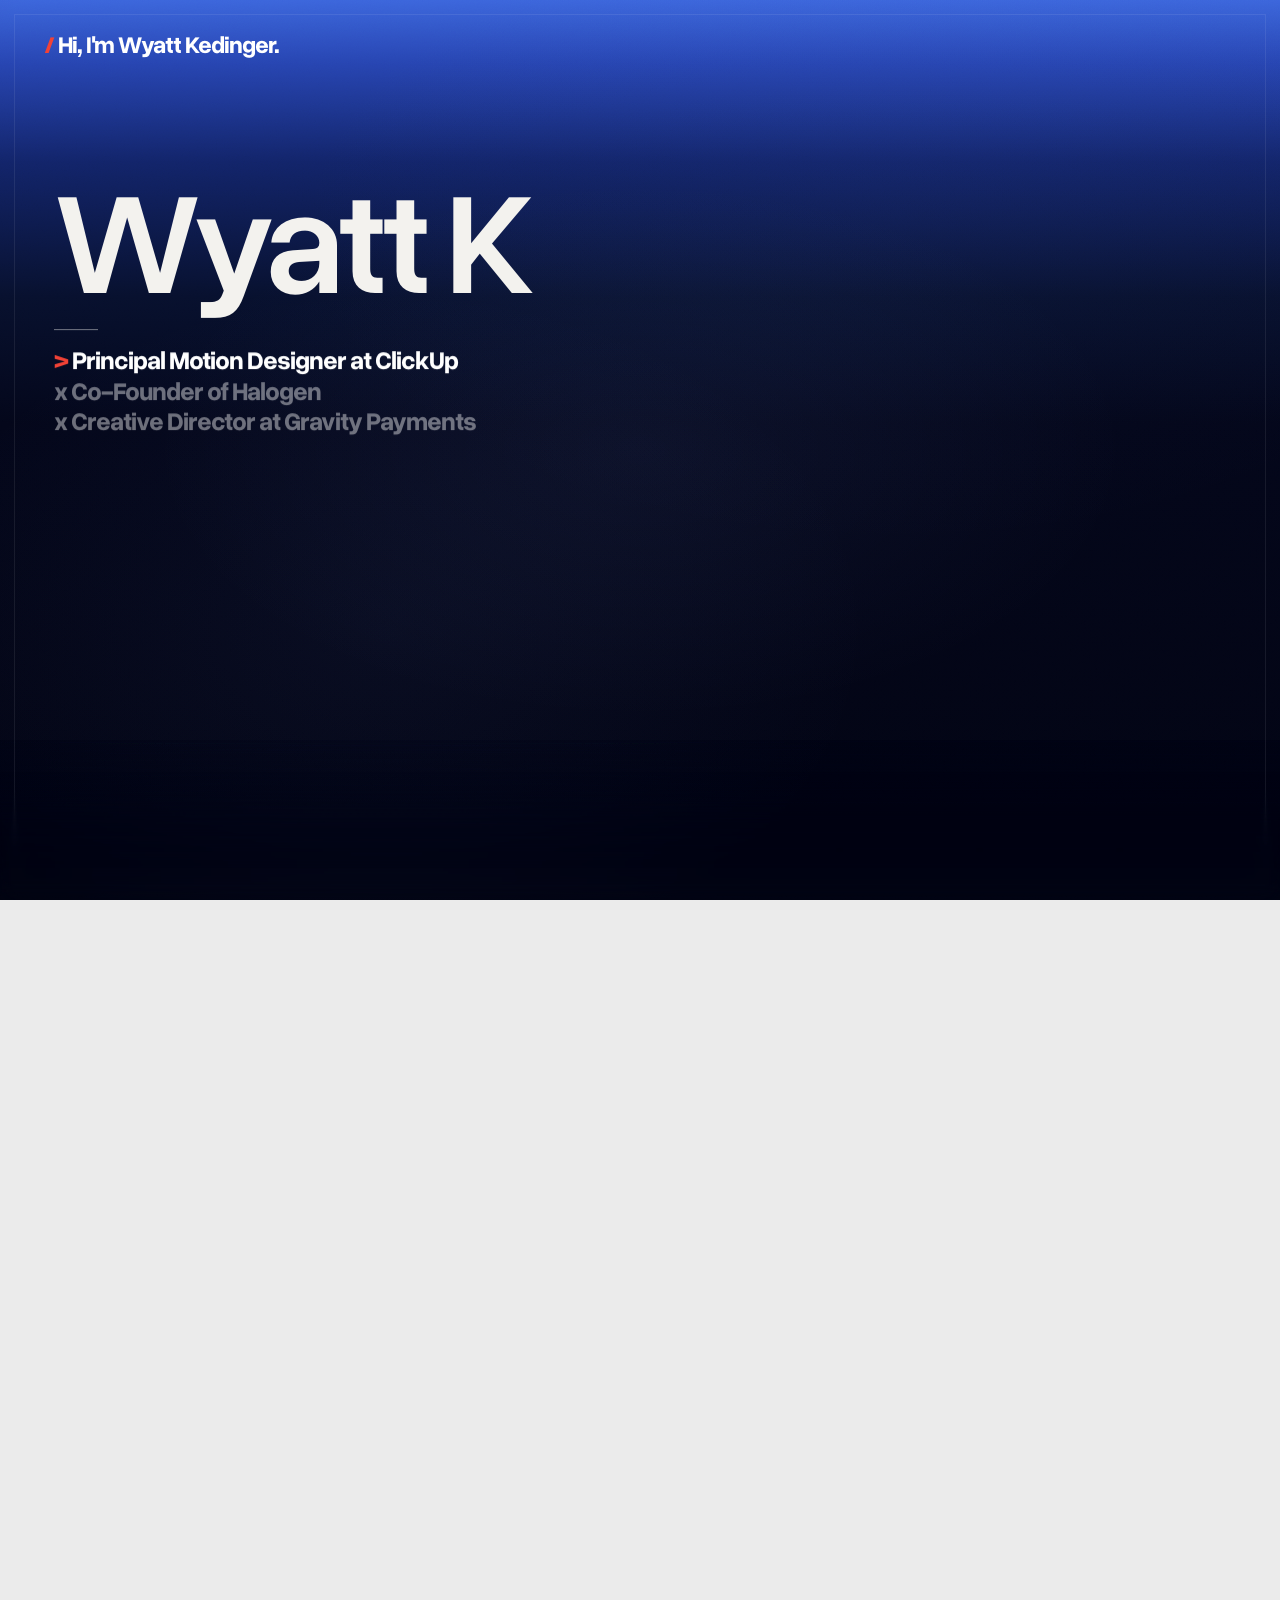
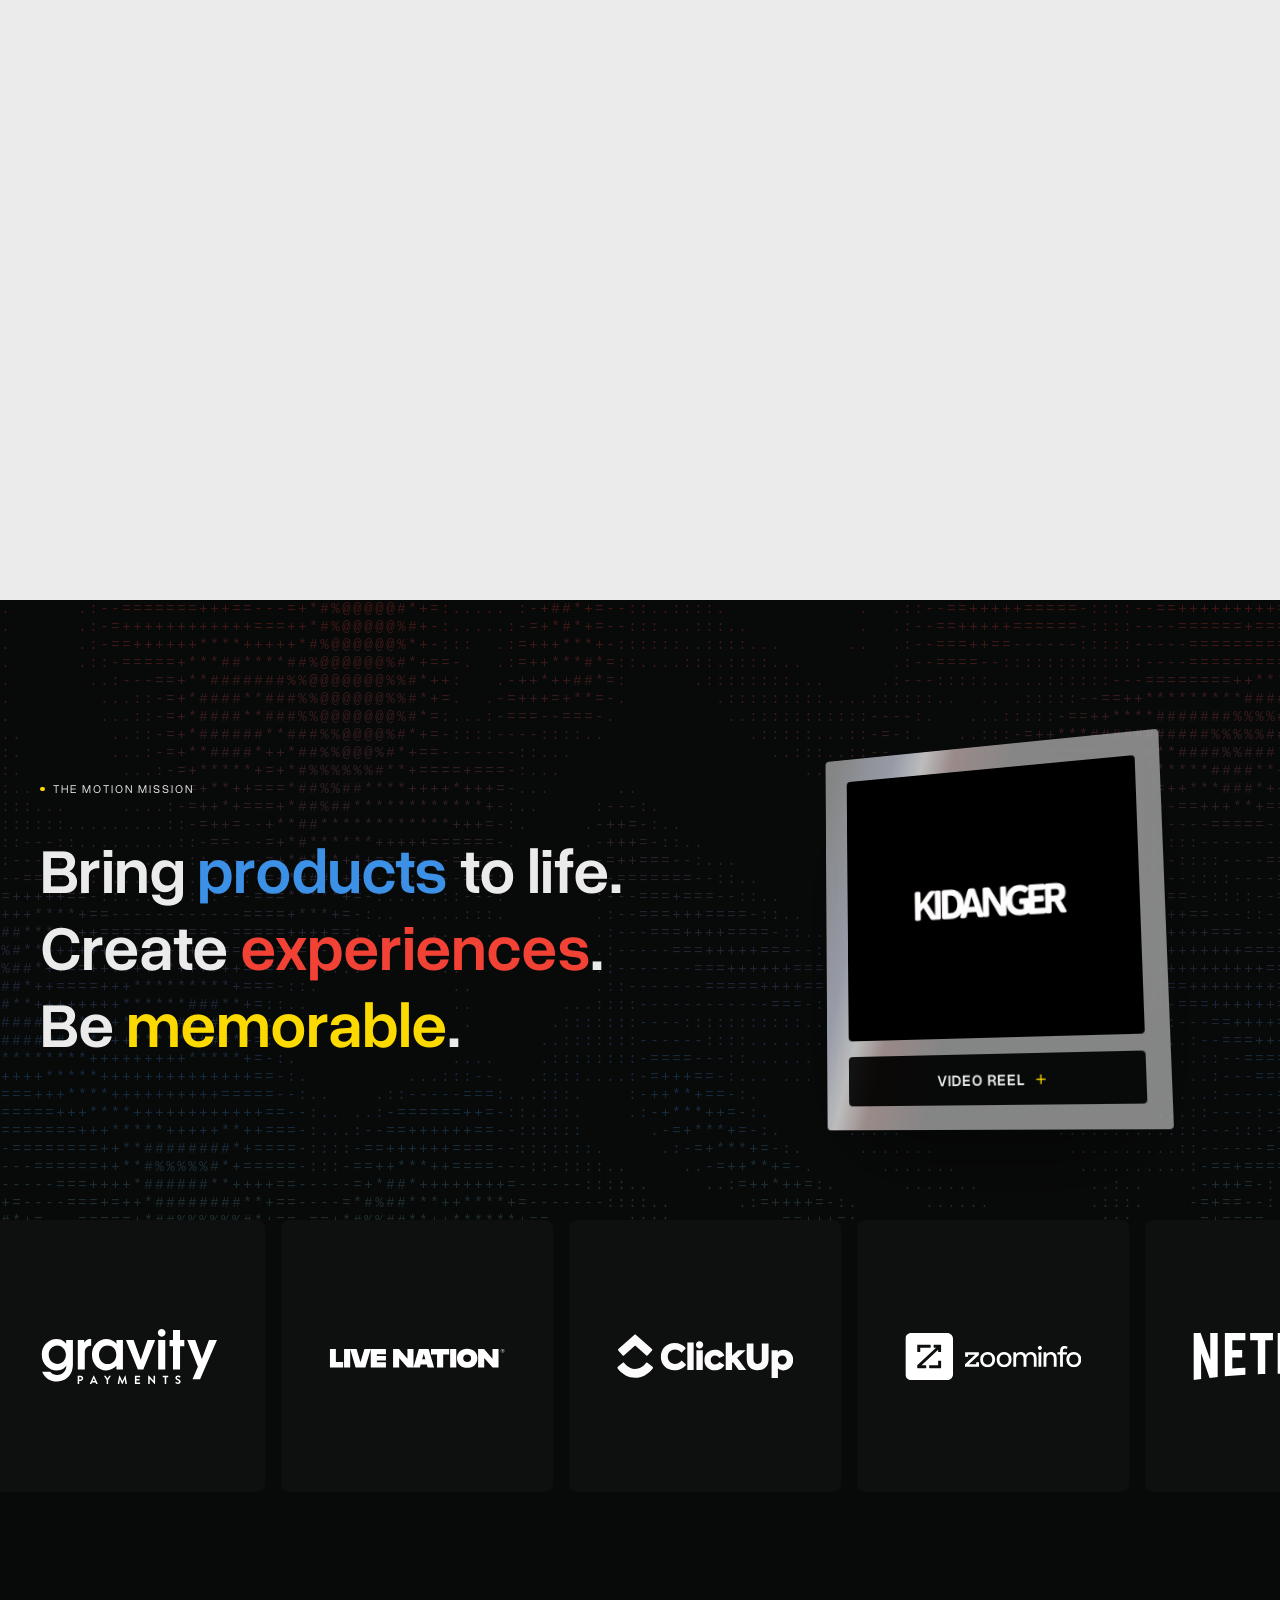
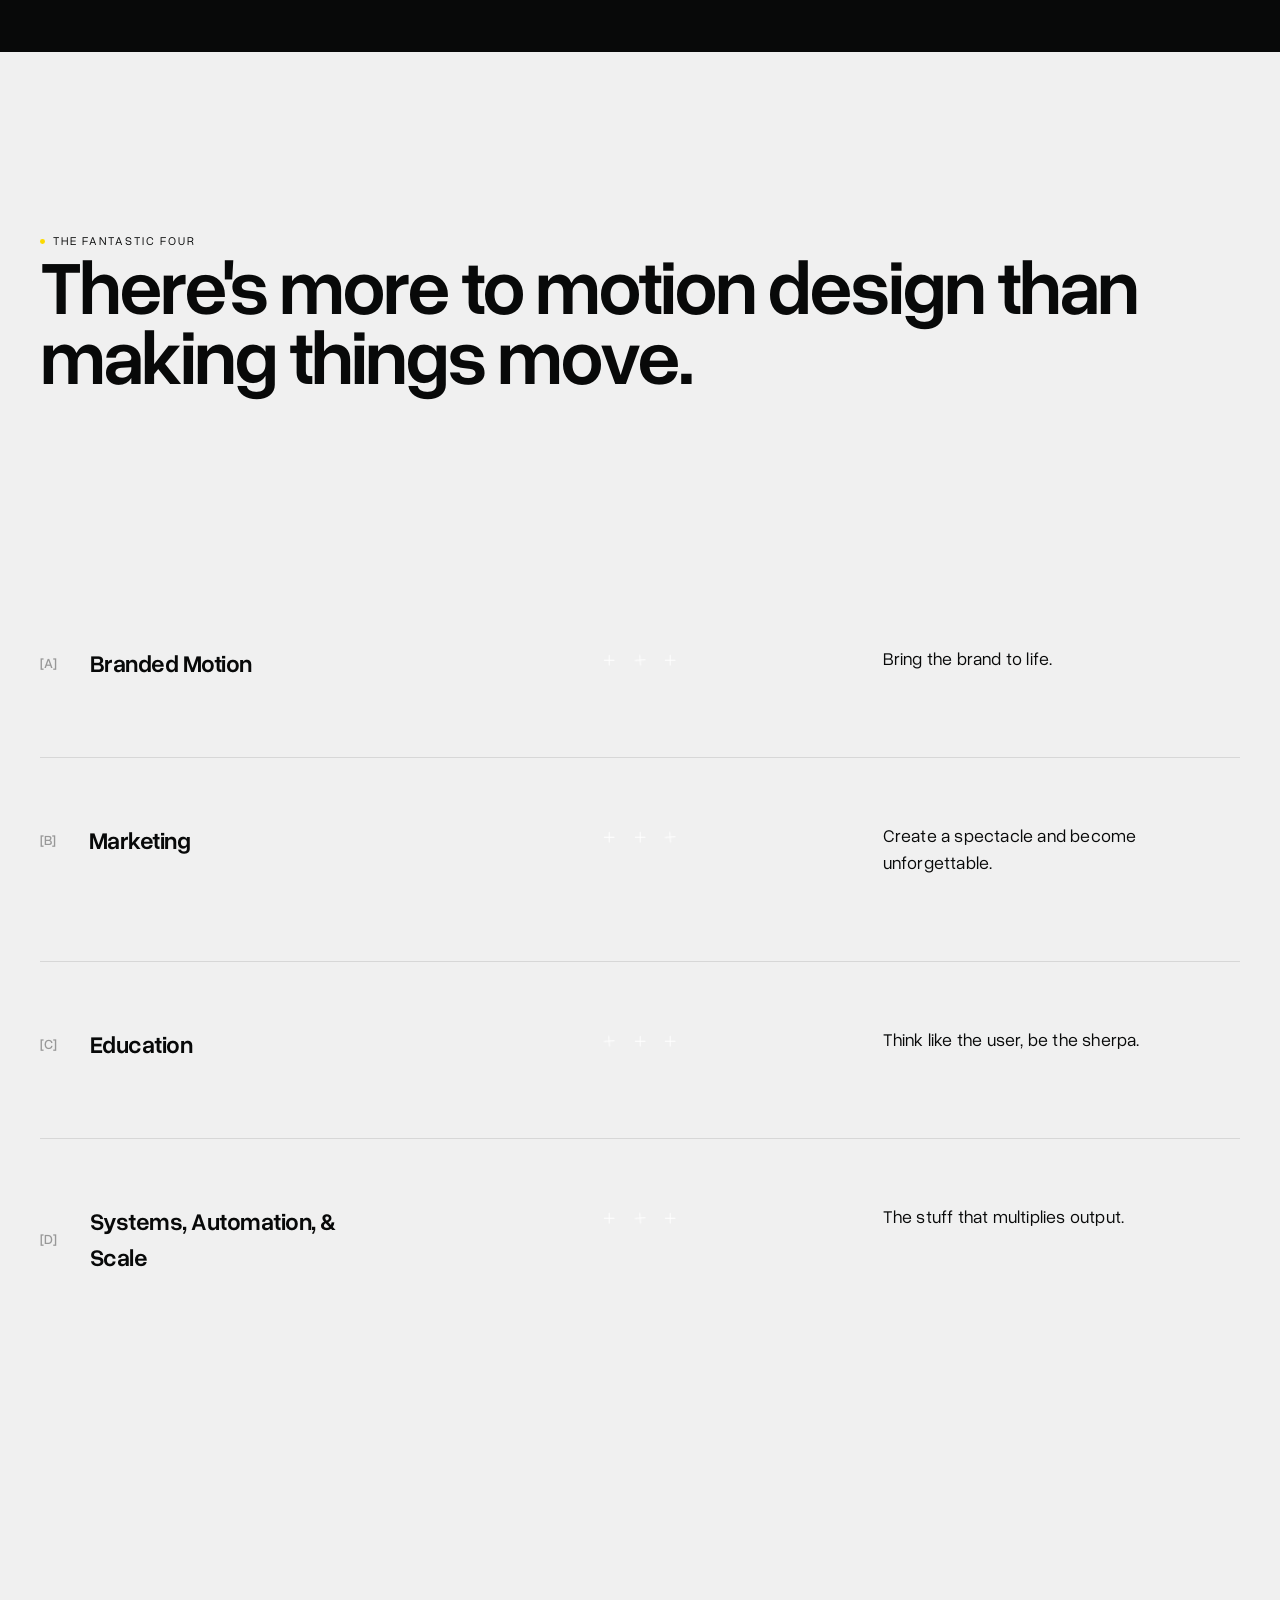
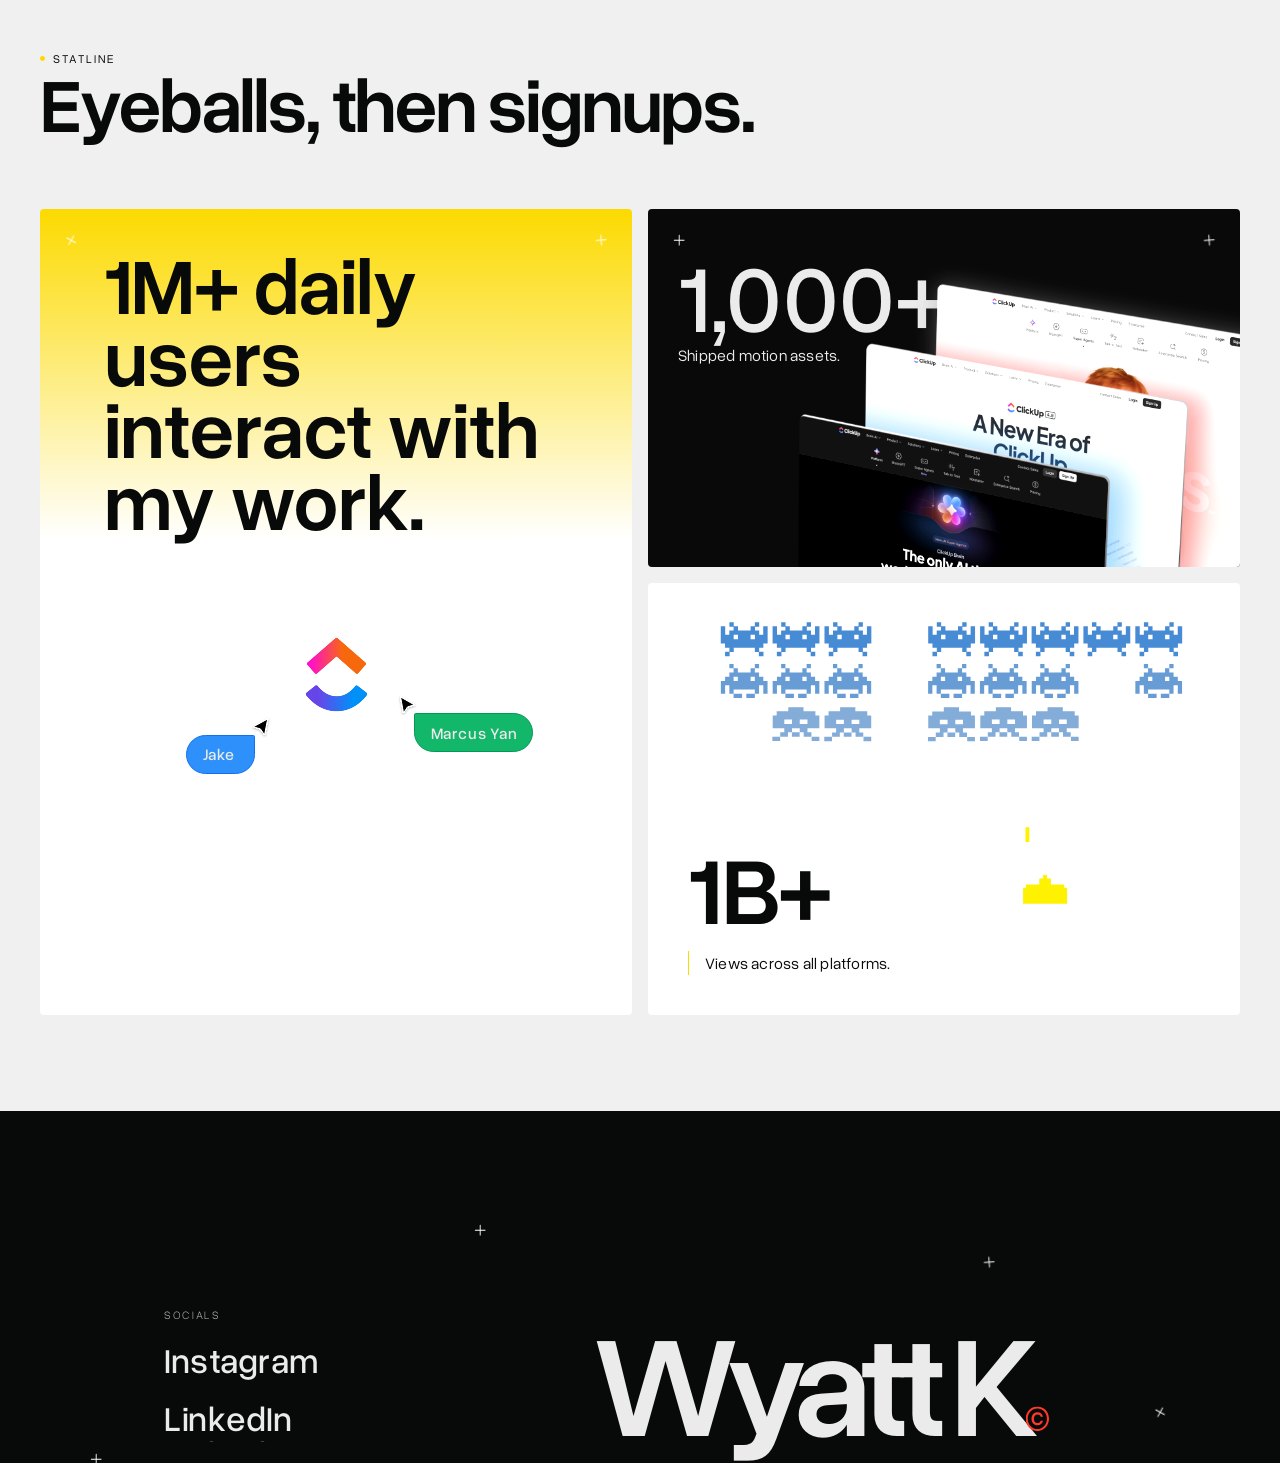
==== index.html @ 92a2b88d "Spiral ends blur and fade; smoother open/close Co-Authored-By: Claude Opus 5.5 <noreply@anthropic.co" ====
<!DOCTYPE html><html data-wf-domain="www.wyattkedinger.com" data-wf-page="696c6ad5186a173d71128969" data-wf-site="696c6ad3186a173d71128921" lang="en"><head><meta charset="utf-8"><title>Wyatt K.</title><meta content="Wyatt Kedinger&#x27;s Portfolio" name="description"><meta content="Wyatt K." property="og:title"><meta content="Wyatt Kedinger&#x27;s Portfolio" property="og:description"><meta content="Wyatt K." name="twitter:title"><meta content="Wyatt Kedinger&#x27;s Portfolio" name="twitter:description"><meta property="og:type" content="website"><meta content="summary_large_image" name="twitter:card"><meta content="width=device-width,initial-scale=1" name="viewport"><link href="css/webflow.css?v=21" rel="stylesheet" type="text/css"><link href="css/site.css?v=21" rel="stylesheet"><style>html.w-mod-js:not(.w-mod-ix3) :is(:is(.alert_card,.alert_card) .image,:is(.alert_card,.alert_card) .text-size-regular,.image-parallax,:is(.footer_link,.footer_link) .heading-style-h4,:is(.btn-wrap,.btn-wrap) .btn-bg,:is(.btn-wrap,.btn-wrap) .text-size-regular,:is(.btn-wrap,.btn-wrap) .btn_img,.faq_item .faq_wrap,.faq_item .faq_icon,:is(.services_item,.services_item) .services_number,:is(.services_item,.services_item) .services_tags,:is(.projects_card,.projects_card) .image,:is(.projects_card,.projects_card) .client-logo,:is(.projects_card,.projects_card) .client-logo-wrap,.hero_component :is(.heading,.hero_card),.brand-reveal .copyright,.brand-reveal .heading-style-h1,.brand-reveal,.showreel-wrap){visibility:hidden!important}@media not all and (max-width:479px) and (min-width:0px){@media not all and (max-width:767px) and (min-width:480px){@media not all and (max-width:991px) and (min-width:768px){html.w-mod-js:not(.w-mod-ix3) :is(.footer_component){visibility:hidden!important}}}}</style><script type="text/javascript">!function(o,c){var n=c.documentElement,t=" w-mod-";n.className+=t+"js",("ontouchstart"in o||o.DocumentTouch&&c instanceof DocumentTouch)&&(n.className+=t+"touch")}(window,document)</script><link href="media/Favicon.jpg" rel="shortcut icon" type="image/x-icon"><link href="media/TV_runner-webclip.jpeg" rel="apple-touch-icon"><script type="application/ld+json">{"@context":"https://schema.org","@type":"Person","name":"Wyatt Kedinger","jobTitle":"Principal Motion Designer","url":"https://www.wyattkedinger.com/","sameAs":["https://www.instagram.com/ked.danger","https://www.linkedin.com/in/wyattkedinger/","https://x.com/wyattkedinger"]}</script> <link rel="stylesheet" href="js/lenis.css"> <script src="js/lenis.min.js"></script> <meta name="format-detection" content="telephone=no"><link href="morph/morph.css?v=21" rel="stylesheet"><link rel="preload" as="image" href="images/works/clickup-4-work-different-960.webp" fetchpriority="high"><link rel="preload" as="image" href="images/works/clickup-4-launch-960.webp" fetchpriority="high"><link rel="preload" as="image" href="images/works/cursor-x-clickup-960.webp" fetchpriority="high"><link rel="preload" as="image" href="images/works/openai-x-clickup-960.webp" fetchpriority="high"></head><body><div class="page-wrapper"><div class="global-styles w-embed"><style>body{-webkit-font-smoothing:antialiased;-moz-osx-font-smoothing:grayscale;font-smoothing:antialiased;text-rendering:optimizeLegibility}[tabindex]:focus-visible,input[type=file]:focus-visible{outline:.125rem solid #4d65ff;outline-offset:0.125rem}.inherit-color *{color:inherit}.w-richtext>:not(div):first-child,.w-richtext>div:first-child>:first-child{margin-top:0!important}.w-richtext ol li:last-child,.w-richtext ul li:last-child,.w-richtext>:last-child{margin-bottom:0!important}.container-large,.container-medium,.container-small{margin-right:auto!important;margin-left:auto!important}.text-style-3lines{display:-webkit-box;overflow:hidden;-webkit-line-clamp:3;-webkit-box-orient:vertical}.text-style-2lines{display:-webkit-box;overflow:hidden;-webkit-line-clamp:2;-webkit-box-orient:vertical}.display-inlineflex{display:inline-flex}.hide{display:none!important}@media screen and (max-width:991px){.hide,.hide-tablet{display:none!important}}@media screen and (max-width:767px){.hide-mobile-landscape{display:none!important}}@media screen and (max-width:479px){.hide-mobile{display:none!important}}.margin-0{margin:0!important}.padding-0{padding:0!important}.spacing-clean{padding:0!important;margin:0!important}.margin-top{margin-right:0!important;margin-bottom:0!important;margin-left:0!important}.padding-top{padding-right:0!important;padding-bottom:0!important;padding-left:0!important}.margin-right{margin-top:0!important;margin-bottom:0!important;margin-left:0!important}.padding-right{padding-top:0!important;padding-bottom:0!important;padding-left:0!important}.margin-bottom{margin-top:0!important;margin-right:0!important;margin-left:0!important}.padding-bottom{padding-top:0!important;padding-right:0!important;padding-left:0!important}.margin-left{margin-top:0!important;margin-right:0!important;margin-bottom:0!important}.padding-left{padding-top:0!important;padding-right:0!important;padding-bottom:0!important}.margin-horizontal{margin-top:0!important;margin-bottom:0!important}.padding-horizontal{padding-top:0!important;padding-bottom:0!important}.margin-vertical{margin-right:0!important;margin-left:0!important}.padding-vertical{padding-right:0!important;padding-left:0!important}.alert_content{display:-webkit-box;-webkit-line-clamp:3;-webkit-box-orient:vertical}.menu-open{overflow-x:hidden}.alert-open{overflow-x:hidden}::-webkit-scrollbar{display:none}</style></div><div style="--blur:1rem;--ratio:2" class="progressive-blur_wrap"><div style="--i:6" class="progressive-blur_panel is-1"></div><div style="--i:5" class="progressive-blur_panel is-2"></div><div style="--i:4" class="progressive-blur_panel is-3"></div><div style="--i:3" class="progressive-blur_panel is-4"></div><div style="--i:2" class="progressive-blur_panel is-5"></div><div style="--i:1" class="progressive-blur_panel is-6"></div><div style="--i:1" class="progressive-blur_panel is-7"></div><div style="--i:1" class="progressive-blur_panel is-8"></div><div style="--i:1" class="progressive-blur_panel is-9"></div><div style="--i:1" class="progressive-blur_panel is-10"></div></div><main class="main-wrapper"><div class="morph-pin"><div class="morph-sticky"><div id="morph-root"></div></div></div><section class="section_logos"><canvas class="wk-ascii" aria-hidden="true"></canvas><div class="padding-global"><div class="w-layout-blockcontainer container-small w-container"><div data-journey-reveal="" class="logos_content"><div class="tag"><div class="elipse"></div><div class="text-style-allcaps text-size-small">THE MOTION MISSION</div></div><div class="logos_heading"><h2 class="heading-style-h2 text-weight-semibold">Bring <span class="text-span-4">products</span> to life.<br>Create <span class="text-span-3">experiences</span>.<br>Be <span class="text-span-2">memorable</span>.</h2></div><div class="logos_subtitle"><div class="text-size-medium text-weight-book">Your brand deserves a space that communicates with intention and impact. At Journey, we transform ideas into experiences, combining strategy, aesthetics, and usability. Our goal is to express who you are with precision and create a presence that truly sets you apart.</div></div></div></div></div><div data-marquee-speed="25" data-marquee="" class="logos"><div data-marquee-list="" class="logos_list"><div class="logos_card"><div class="logo_img"><img src="media/gravity-payments_logo-white.svg" loading="eager" alt="" class="image"></div></div><div class="logos_card"><div class="logo_img"><img src="media/ln-logo-white.svg" loading="eager" alt="" class="image"></div></div><div class="logos_card"><div class="logo_img"><img src="media/Logo-light.svg" loading="eager" alt="" class="image"></div></div><div class="logos_card"><div class="logo_img"><img src="media/ZI-logo_neutral.svg" loading="eager" alt="" class="image"></div></div><div class="logos_card"><div class="logo_img"><img src="media/netflix-3.svg" loading="eager" alt="" class="image"></div></div><div class="logos_card"><div class="logo_img is-large"><img src="media/SpringHill_Company_logo.svg" loading="eager" alt="" class="image"></div></div><div class="logos_card"><div class="logo_img is-large"><img src="media/halogen_logo_2026_V01.svg" loading="eager" alt="" class="image"></div></div></div></div><div class="lines_bg is--black"><div class="lines_line is--left is--black"></div><div class="lines_line is--left is--black"></div><div class="lines_line is-black"></div><div class="lines_line is--right is--black"></div></div><div class="reel-float"><div class="reel-float_y"><div class="reel-float_x"><div class="reel-float_z"><div class="showreel_card"><a href="https://youtu.be/hs1KkIHInE4" data-reel="hs1KkIHInE4" class="showreel_lb" aria-label="Play video reel"><div class="lb_bg-video"><video data-lazy muted loop playsinline preload="none" poster="media/REEL_V01_poster.0000000.jpg"><source data-src="media/REEL_V01_mp4.mp4" type="video/mp4"><source data-src="media/REEL_V01_webm.webm" type="video/webm"></video></div></a><a href="https://youtu.be/hs1KkIHInE4" data-reel="hs1KkIHInE4" aria-label="Play video reel"><div class="btn-wrap"><div class="btn"><div class="btn-txt"><div class="text-size-regular">VIDEO REEL</div><div class="text-size-regular is--hover">VIDEO REEL</div></div><div class="btn_img"><div class="text-block-2">+</div></div></div><div class="btn-bg"></div></div></a></div></div></div></div></div></section><section class="section_services"><div class="padding-global"><div class="w-layout-blockcontainer container-medium w-container"><div class="services_component"><div data-journey-reveal="" class="heading_component"><div class="tag"><div class="elipse"></div><div class="text-style-allcaps text-size-small">THE FANTASTIC FOUR</div></div><div class="services_title"><h2 class="heading-style-h2 text-weight-bold text-size-huge">There&#x27;s more to motion design than making things move.</h2></div></div><div data-journey-reveal="" class="services_list"><div class="services_item"><div class="services_left"><div class="services_number"><div class="text-size-small text-weight-medium">[A]</div></div><div class="text-size-large work-types">Branded Motion</div></div><div class="services_center"><div data-journey-animate="" class="icon_wrap zero"><div class="icon_animation w-embed"><svg width="100%" height="100%" viewBox="0 0 14 14" fill="none" xmlns="http://www.w3.org/2000/svg"> <path d="M12.25 7C12.25 7.11603 12.2039 7.22731 12.1219 7.30936C12.0398 7.39141 11.9285 7.4375 11.8125 7.4375H7.4375V11.8125C7.4375 11.9285 7.39141 12.0398 7.30936 12.1219C7.22731 12.2039 7.11603 12.25 7 12.25C6.88397 12.25 6.77269 12.2039 6.69064 12.1219C6.60859 12.0398 6.5625 11.9285 6.5625 11.8125V7.4375H2.1875C2.07147 7.4375 1.96019 7.39141 1.87814 7.30936C1.79609 7.22731 1.75 7.11603 1.75 7C1.75 6.88397 1.79609 6.77269 1.87814 6.69064C1.96019 6.60859 2.07147 6.5625 2.1875 6.5625H6.5625V2.1875C6.5625 2.07147 6.60859 1.96019 6.69064 1.87814C6.77269 1.79609 6.88397 1.75 7 1.75C7.11603 1.75 7.22731 1.79609 7.30936 1.87814C7.39141 1.96019 7.4375 2.07147 7.4375 2.1875V6.5625H11.8125C11.9285 6.5625 12.0398 6.60859 12.1219 6.69064C12.2039 6.77269 12.25 6.88397 12.25 7Z" fill="currentColor"/> </svg></div></div><div data-journey-animate="" class="icon_wrap fifth no-margin"><div class="icon_animation w-embed"><svg width="100%" height="100%" viewBox="0 0 14 14" fill="none" xmlns="http://www.w3.org/2000/svg"> <path d="M12.25 7C12.25 7.11603 12.2039 7.22731 12.1219 7.30936C12.0398 7.39141 11.9285 7.4375 11.8125 7.4375H7.4375V11.8125C7.4375 11.9285 7.39141 12.0398 7.30936 12.1219C7.22731 12.2039 7.11603 12.25 7 12.25C6.88397 12.25 6.77269 12.2039 6.69064 12.1219C6.60859 12.0398 6.5625 11.9285 6.5625 11.8125V7.4375H2.1875C2.07147 7.4375 1.96019 7.39141 1.87814 7.30936C1.79609 7.22731 1.75 7.11603 1.75 7C1.75 6.88397 1.79609 6.77269 1.87814 6.69064C1.96019 6.60859 2.07147 6.5625 2.1875 6.5625H6.5625V2.1875C6.5625 2.07147 6.60859 1.96019 6.69064 1.87814C6.77269 1.79609 6.88397 1.75 7 1.75C7.11603 1.75 7.22731 1.79609 7.30936 1.87814C7.39141 1.96019 7.4375 2.07147 7.4375 2.1875V6.5625H11.8125C11.9285 6.5625 12.0398 6.60859 12.1219 6.69064C12.2039 6.77269 12.25 6.88397 12.25 7Z" fill="currentColor"/> </svg></div></div><div data-journey-animate="" class="icon_wrap three no-margin"><div class="icon_animation w-embed"><svg width="100%" height="100%" viewBox="0 0 14 14" fill="none" xmlns="http://www.w3.org/2000/svg"> <path d="M12.25 7C12.25 7.11603 12.2039 7.22731 12.1219 7.30936C12.0398 7.39141 11.9285 7.4375 11.8125 7.4375H7.4375V11.8125C7.4375 11.9285 7.39141 12.0398 7.30936 12.1219C7.22731 12.2039 7.11603 12.25 7 12.25C6.88397 12.25 6.77269 12.2039 6.69064 12.1219C6.60859 12.0398 6.5625 11.9285 6.5625 11.8125V7.4375H2.1875C2.07147 7.4375 1.96019 7.39141 1.87814 7.30936C1.79609 7.22731 1.75 7.11603 1.75 7C1.75 6.88397 1.79609 6.77269 1.87814 6.69064C1.96019 6.60859 2.07147 6.5625 2.1875 6.5625H6.5625V2.1875C6.5625 2.07147 6.60859 1.96019 6.69064 1.87814C6.77269 1.79609 6.88397 1.75 7 1.75C7.11603 1.75 7.22731 1.79609 7.30936 1.87814C7.39141 1.96019 7.4375 2.07147 7.4375 2.1875V6.5625H11.8125C11.9285 6.5625 12.0398 6.60859 12.1219 6.69064C12.2039 6.77269 12.25 6.88397 12.25 7Z" fill="currentColor"/> </svg></div></div><div class="services_image"><div data-poster-url="media/BRAND_V01_1_poster.0000000.jpg" data-video-urls="media/BRAND_V01_1_mp4.mp4,media/BRAND_V01_1_webm.webm" data-autoplay="true" data-loop="true" data-wf-ignore="true" class="background-video-2 w-background-video w-background-video-atom"><video id="df6641b1-d033-95fc-60fc-de6307487eba-video" loop="" style="background-image:url(&quot;media/BRAND_V01_1_poster.0000000.jpg&quot;)" muted="" playsinline="" data-wf-ignore="true" data-object-fit="cover" data-lazy="" preload="none"><source data-src="media/BRAND_V01_1_mp4.mp4" data-wf-ignore="true"><source data-src="media/BRAND_V01_1_webm.webm" data-wf-ignore="true"></video></div></div></div><div class="services_right"><div class="services_description"><div class="text-size-medium">Bring the brand to life.</div></div><div class="services_tags"><div class="text-size-small text-weight-medium tags-blue">[VISUAL SYSTEMS]</div><div class="text-size-small text-weight-medium tags-yellow">[TONE]</div><div class="text-size-small text-weight-medium tags-red">[VIBE]</div></div></div></div><div class="services_item"><div class="services_left"><div class="services_number"><div class="text-size-small text-weight-medium">[B]</div></div><div class="text-size-large work-types">Marketing</div></div><div class="services_center"><div data-journey-animate="" class="icon_wrap zero"><div class="icon_animation w-embed"><svg width="100%" height="100%" viewBox="0 0 14 14" fill="none" xmlns="http://www.w3.org/2000/svg"> <path d="M12.25 7C12.25 7.11603 12.2039 7.22731 12.1219 7.30936C12.0398 7.39141 11.9285 7.4375 11.8125 7.4375H7.4375V11.8125C7.4375 11.9285 7.39141 12.0398 7.30936 12.1219C7.22731 12.2039 7.11603 12.25 7 12.25C6.88397 12.25 6.77269 12.2039 6.69064 12.1219C6.60859 12.0398 6.5625 11.9285 6.5625 11.8125V7.4375H2.1875C2.07147 7.4375 1.96019 7.39141 1.87814 7.30936C1.79609 7.22731 1.75 7.11603 1.75 7C1.75 6.88397 1.79609 6.77269 1.87814 6.69064C1.96019 6.60859 2.07147 6.5625 2.1875 6.5625H6.5625V2.1875C6.5625 2.07147 6.60859 1.96019 6.69064 1.87814C6.77269 1.79609 6.88397 1.75 7 1.75C7.11603 1.75 7.22731 1.79609 7.30936 1.87814C7.39141 1.96019 7.4375 2.07147 7.4375 2.1875V6.5625H11.8125C11.9285 6.5625 12.0398 6.60859 12.1219 6.69064C12.2039 6.77269 12.25 6.88397 12.25 7Z" fill="currentColor"/> </svg></div></div><div data-journey-animate="" class="icon_wrap three no-margin"><div class="icon_animation w-embed"><svg width="100%" height="100%" viewBox="0 0 14 14" fill="none" xmlns="http://www.w3.org/2000/svg"> <path d="M12.25 7C12.25 7.11603 12.2039 7.22731 12.1219 7.30936C12.0398 7.39141 11.9285 7.4375 11.8125 7.4375H7.4375V11.8125C7.4375 11.9285 7.39141 12.0398 7.30936 12.1219C7.22731 12.2039 7.11603 12.25 7 12.25C6.88397 12.25 6.77269 12.2039 6.69064 12.1219C6.60859 12.0398 6.5625 11.9285 6.5625 11.8125V7.4375H2.1875C2.07147 7.4375 1.96019 7.39141 1.87814 7.30936C1.79609 7.22731 1.75 7.11603 1.75 7C1.75 6.88397 1.79609 6.77269 1.87814 6.69064C1.96019 6.60859 2.07147 6.5625 2.1875 6.5625H6.5625V2.1875C6.5625 2.07147 6.60859 1.96019 6.69064 1.87814C6.77269 1.79609 6.88397 1.75 7 1.75C7.11603 1.75 7.22731 1.79609 7.30936 1.87814C7.39141 1.96019 7.4375 2.07147 7.4375 2.1875V6.5625H11.8125C11.9285 6.5625 12.0398 6.60859 12.1219 6.69064C12.2039 6.77269 12.25 6.88397 12.25 7Z" fill="currentColor"/> </svg></div></div><div data-journey-animate="" class="icon_wrap fifth no-margin"><div class="icon_animation w-embed"><svg width="100%" height="100%" viewBox="0 0 14 14" fill="none" xmlns="http://www.w3.org/2000/svg"> <path d="M12.25 7C12.25 7.11603 12.2039 7.22731 12.1219 7.30936C12.0398 7.39141 11.9285 7.4375 11.8125 7.4375H7.4375V11.8125C7.4375 11.9285 7.39141 12.0398 7.30936 12.1219C7.22731 12.2039 7.11603 12.25 7 12.25C6.88397 12.25 6.77269 12.2039 6.69064 12.1219C6.60859 12.0398 6.5625 11.9285 6.5625 11.8125V7.4375H2.1875C2.07147 7.4375 1.96019 7.39141 1.87814 7.30936C1.79609 7.22731 1.75 7.11603 1.75 7C1.75 6.88397 1.79609 6.77269 1.87814 6.69064C1.96019 6.60859 2.07147 6.5625 2.1875 6.5625H6.5625V2.1875C6.5625 2.07147 6.60859 1.96019 6.69064 1.87814C6.77269 1.79609 6.88397 1.75 7 1.75C7.11603 1.75 7.22731 1.79609 7.30936 1.87814C7.39141 1.96019 7.4375 2.07147 7.4375 2.1875V6.5625H11.8125C11.9285 6.5625 12.0398 6.60859 12.1219 6.69064C12.2039 6.77269 12.25 6.88397 12.25 7Z" fill="currentColor"/> </svg></div></div><div class="services_image"><div data-poster-url="media/homepage3_poster.0000000.jpg" data-video-urls="media/homepage3_mp4.mp4,media/homepage3_webm.webm" data-autoplay="true" data-loop="true" data-wf-ignore="true" class="background-video-2 w-background-video w-background-video-atom"><video id="c71533d9-b109-22ad-fde2-a4d9c40c333a-video" loop="" style="background-image:url(&quot;media/homepage3_poster.0000000.jpg&quot;)" muted="" playsinline="" data-wf-ignore="true" data-object-fit="cover" data-lazy="" preload="none"><source data-src="media/homepage3_mp4.mp4" data-wf-ignore="true"><source data-src="media/homepage3_webm.webm" data-wf-ignore="true"></video></div></div></div><div class="services_right"><div class="services_description"><div class="text-size-medium">Create a spectacle and become unforgettable.</div></div><div class="services_tags"><div class="text-size-small text-weight-medium tags-blue">[STYLE]</div><div class="text-size-small text-weight-medium tags-yellow">[MESSAGING]</div><div class="text-size-small text-weight-medium tags-red">[HYPE]</div></div></div></div><div class="services_item"><div class="services_left"><div class="services_number"><div class="text-size-small text-weight-medium">[C]</div></div><div class="text-size-large work-types">Education</div></div><div class="services_center"><div data-journey-animate="" class="icon_wrap fifth no-margin"><div class="icon_animation w-embed"><svg width="100%" height="100%" viewBox="0 0 14 14" fill="none" xmlns="http://www.w3.org/2000/svg"> <path d="M12.25 7C12.25 7.11603 12.2039 7.22731 12.1219 7.30936C12.0398 7.39141 11.9285 7.4375 11.8125 7.4375H7.4375V11.8125C7.4375 11.9285 7.39141 12.0398 7.30936 12.1219C7.22731 12.2039 7.11603 12.25 7 12.25C6.88397 12.25 6.77269 12.2039 6.69064 12.1219C6.60859 12.0398 6.5625 11.9285 6.5625 11.8125V7.4375H2.1875C2.07147 7.4375 1.96019 7.39141 1.87814 7.30936C1.79609 7.22731 1.75 7.11603 1.75 7C1.75 6.88397 1.79609 6.77269 1.87814 6.69064C1.96019 6.60859 2.07147 6.5625 2.1875 6.5625H6.5625V2.1875C6.5625 2.07147 6.60859 1.96019 6.69064 1.87814C6.77269 1.79609 6.88397 1.75 7 1.75C7.11603 1.75 7.22731 1.79609 7.30936 1.87814C7.39141 1.96019 7.4375 2.07147 7.4375 2.1875V6.5625H11.8125C11.9285 6.5625 12.0398 6.60859 12.1219 6.69064C12.2039 6.77269 12.25 6.88397 12.25 7Z" fill="currentColor"/> </svg></div></div><div data-journey-animate="" class="icon_wrap zero"><div class="icon_animation w-embed"><svg width="100%" height="100%" viewBox="0 0 14 14" fill="none" xmlns="http://www.w3.org/2000/svg"> <path d="M12.25 7C12.25 7.11603 12.2039 7.22731 12.1219 7.30936C12.0398 7.39141 11.9285 7.4375 11.8125 7.4375H7.4375V11.8125C7.4375 11.9285 7.39141 12.0398 7.30936 12.1219C7.22731 12.2039 7.11603 12.25 7 12.25C6.88397 12.25 6.77269 12.2039 6.69064 12.1219C6.60859 12.0398 6.5625 11.9285 6.5625 11.8125V7.4375H2.1875C2.07147 7.4375 1.96019 7.39141 1.87814 7.30936C1.79609 7.22731 1.75 7.11603 1.75 7C1.75 6.88397 1.79609 6.77269 1.87814 6.69064C1.96019 6.60859 2.07147 6.5625 2.1875 6.5625H6.5625V2.1875C6.5625 2.07147 6.60859 1.96019 6.69064 1.87814C6.77269 1.79609 6.88397 1.75 7 1.75C7.11603 1.75 7.22731 1.79609 7.30936 1.87814C7.39141 1.96019 7.4375 2.07147 7.4375 2.1875V6.5625H11.8125C11.9285 6.5625 12.0398 6.60859 12.1219 6.69064C12.2039 6.77269 12.25 6.88397 12.25 7Z" fill="currentColor"/> </svg></div></div><div data-journey-animate="" class="icon_wrap three no-margin"><div class="icon_animation w-embed"><svg width="100%" height="100%" viewBox="0 0 14 14" fill="none" xmlns="http://www.w3.org/2000/svg"> <path d="M12.25 7C12.25 7.11603 12.2039 7.22731 12.1219 7.30936C12.0398 7.39141 11.9285 7.4375 11.8125 7.4375H7.4375V11.8125C7.4375 11.9285 7.39141 12.0398 7.30936 12.1219C7.22731 12.2039 7.11603 12.25 7 12.25C6.88397 12.25 6.77269 12.2039 6.69064 12.1219C6.60859 12.0398 6.5625 11.9285 6.5625 11.8125V7.4375H2.1875C2.07147 7.4375 1.96019 7.39141 1.87814 7.30936C1.79609 7.22731 1.75 7.11603 1.75 7C1.75 6.88397 1.79609 6.77269 1.87814 6.69064C1.96019 6.60859 2.07147 6.5625 2.1875 6.5625H6.5625V2.1875C6.5625 2.07147 6.60859 1.96019 6.69064 1.87814C6.77269 1.79609 6.88397 1.75 7 1.75C7.11603 1.75 7.22731 1.79609 7.30936 1.87814C7.39141 1.96019 7.4375 2.07147 7.4375 2.1875V6.5625H11.8125C11.9285 6.5625 12.0398 6.60859 12.1219 6.69064C12.2039 6.77269 12.25 6.88397 12.25 7Z" fill="currentColor"/> </svg></div></div><div class="services_image"><div data-poster-url="media/EDUCATION_V01_poster.0000000.jpg" data-video-urls="media/EDUCATION_V01_mp4.mp4,media/EDUCATION_V01_webm.webm" data-autoplay="true" data-loop="true" data-wf-ignore="true" class="background-video-2 w-background-video w-background-video-atom"><video id="933898aa-5515-4a53-01f0-775ab2b5cd0a-video" loop="" style="background-image:url(&quot;media/EDUCATION_V01_poster.0000000.jpg&quot;)" muted="" playsinline="" data-wf-ignore="true" data-object-fit="cover" data-lazy="" preload="none"><source data-src="media/EDUCATION_V01_mp4.mp4" data-wf-ignore="true"><source data-src="media/EDUCATION_V01_webm.webm" data-wf-ignore="true"></video></div></div></div><div class="services_right"><div class="services_description"><div class="text-size-medium">Think like the user, be the sherpa.</div></div><div class="services_tags"><div class="text-size-small text-weight-medium tags-blue">[ADOPTION]</div><div class="text-size-small text-weight-medium tags-yellow">[USER EXPERIENCE]</div><div class="text-size-small text-weight-medium tags-red">[IN-PRODUCT]</div></div></div></div><div class="services_item is--last"><div class="services_left"><div class="services_number"><div class="text-size-small text-weight-medium">[D]</div></div><div class="text-size-large work-types">Systems, Automation, &amp; Scale</div></div><div class="services_center"><div data-journey-animate="" class="icon_wrap three no-margin"><div class="icon_animation w-embed"><svg width="100%" height="100%" viewBox="0 0 14 14" fill="none" xmlns="http://www.w3.org/2000/svg"> <path d="M12.25 7C12.25 7.11603 12.2039 7.22731 12.1219 7.30936C12.0398 7.39141 11.9285 7.4375 11.8125 7.4375H7.4375V11.8125C7.4375 11.9285 7.39141 12.0398 7.30936 12.1219C7.22731 12.2039 7.11603 12.25 7 12.25C6.88397 12.25 6.77269 12.2039 6.69064 12.1219C6.60859 12.0398 6.5625 11.9285 6.5625 11.8125V7.4375H2.1875C2.07147 7.4375 1.96019 7.39141 1.87814 7.30936C1.79609 7.22731 1.75 7.11603 1.75 7C1.75 6.88397 1.79609 6.77269 1.87814 6.69064C1.96019 6.60859 2.07147 6.5625 2.1875 6.5625H6.5625V2.1875C6.5625 2.07147 6.60859 1.96019 6.69064 1.87814C6.77269 1.79609 6.88397 1.75 7 1.75C7.11603 1.75 7.22731 1.79609 7.30936 1.87814C7.39141 1.96019 7.4375 2.07147 7.4375 2.1875V6.5625H11.8125C11.9285 6.5625 12.0398 6.60859 12.1219 6.69064C12.2039 6.77269 12.25 6.88397 12.25 7Z" fill="currentColor"/> </svg></div></div><div data-journey-animate="" class="icon_wrap fifth no-margin"><div class="icon_animation w-embed"><svg width="100%" height="100%" viewBox="0 0 14 14" fill="none" xmlns="http://www.w3.org/2000/svg"> <path d="M12.25 7C12.25 7.11603 12.2039 7.22731 12.1219 7.30936C12.0398 7.39141 11.9285 7.4375 11.8125 7.4375H7.4375V11.8125C7.4375 11.9285 7.39141 12.0398 7.30936 12.1219C7.22731 12.2039 7.11603 12.25 7 12.25C6.88397 12.25 6.77269 12.2039 6.69064 12.1219C6.60859 12.0398 6.5625 11.9285 6.5625 11.8125V7.4375H2.1875C2.07147 7.4375 1.96019 7.39141 1.87814 7.30936C1.79609 7.22731 1.75 7.11603 1.75 7C1.75 6.88397 1.79609 6.77269 1.87814 6.69064C1.96019 6.60859 2.07147 6.5625 2.1875 6.5625H6.5625V2.1875C6.5625 2.07147 6.60859 1.96019 6.69064 1.87814C6.77269 1.79609 6.88397 1.75 7 1.75C7.11603 1.75 7.22731 1.79609 7.30936 1.87814C7.39141 1.96019 7.4375 2.07147 7.4375 2.1875V6.5625H11.8125C11.9285 6.5625 12.0398 6.60859 12.1219 6.69064C12.2039 6.77269 12.25 6.88397 12.25 7Z" fill="currentColor"/> </svg></div></div><div data-journey-animate="" class="icon_wrap zero"><div class="icon_animation w-embed"><svg width="100%" height="100%" viewBox="0 0 14 14" fill="none" xmlns="http://www.w3.org/2000/svg"> <path d="M12.25 7C12.25 7.11603 12.2039 7.22731 12.1219 7.30936C12.0398 7.39141 11.9285 7.4375 11.8125 7.4375H7.4375V11.8125C7.4375 11.9285 7.39141 12.0398 7.30936 12.1219C7.22731 12.2039 7.11603 12.25 7 12.25C6.88397 12.25 6.77269 12.2039 6.69064 12.1219C6.60859 12.0398 6.5625 11.9285 6.5625 11.8125V7.4375H2.1875C2.07147 7.4375 1.96019 7.39141 1.87814 7.30936C1.79609 7.22731 1.75 7.11603 1.75 7C1.75 6.88397 1.79609 6.77269 1.87814 6.69064C1.96019 6.60859 2.07147 6.5625 2.1875 6.5625H6.5625V2.1875C6.5625 2.07147 6.60859 1.96019 6.69064 1.87814C6.77269 1.79609 6.88397 1.75 7 1.75C7.11603 1.75 7.22731 1.79609 7.30936 1.87814C7.39141 1.96019 7.4375 2.07147 7.4375 2.1875V6.5625H11.8125C11.9285 6.5625 12.0398 6.60859 12.1219 6.69064C12.2039 6.77269 12.25 6.88397 12.25 7Z" fill="currentColor"/> </svg></div></div><div class="services_image"><div data-poster-url="media/AUTOMATION_V02_poster.0000000.jpg" data-video-urls="media/AUTOMATION_V02_mp4.mp4,media/AUTOMATION_V02_webm.webm" data-autoplay="true" data-loop="true" data-wf-ignore="true" class="background-video-2 w-background-video w-background-video-atom"><video id="6fa6df18-5dd0-413e-b3b2-7ebbf27e862e-video" loop="" style="background-image:url(&quot;media/AUTOMATION_V02_poster.0000000.jpg&quot;)" muted="" playsinline="" data-wf-ignore="true" data-object-fit="cover" data-lazy="" preload="none"><source data-src="media/AUTOMATION_V02_mp4.mp4" data-wf-ignore="true"><source data-src="media/AUTOMATION_V02_webm.webm" data-wf-ignore="true"></video></div></div></div><div class="services_right"><div class="services_description"><div class="text-size-medium">The stuff that multiplies output.</div></div><div class="services_tags"><div class="text-size-small text-weight-medium tags-blue">[AI]</div><div class="text-size-small text-weight-medium tags-yellow">[INFRASTRUCTURE]</div><div class="text-size-small text-weight-medium tags-red">[AUTOMATION]</div></div></div></div></div><div class="services_btn"><a href="/contact" class="btn-wrap w-inline-block"><div class="btn"><div class="btn-txt"><div class="text-size-regular">Let&#x27;s work together</div><div class="text-size-regular is--hover">Let&#x27;s work together</div></div><div class="btn_img"><img src="media/Plus.svg" loading="lazy" alt="Icon" class="image"></div></div><div class="btn-bg"></div></a></div></div></div></div><div class="lines_bg is--light"><div class="lines_line is--left"></div><div class="lines_line is--left"></div><div class="lines_line"></div><div class="lines_line is--right"></div></div></section><section class="section_bento"><div class="padding-global"><div class="w-layout-blockcontainer container-medium w-container"><div class="bento_component_bottom"><div class="bento_heading"><div data-journey-reveal="" class="heading_component"><div class="tag"><div class="elipse"></div><div class="text-style-allcaps text-size-small">STATLINE</div></div><div class="services_title"><h2 class="heading-style-h2 text-weight-bold text-size-huge">Eyeballs, then signups.</h2></div></div></div><div data-journey-reveal="" class="bento_grid_bottom"><div id="w-node-_3667301f-abb9-1390-d3a9-477d9c49b3a1-71128969" data-w-id="3667301f-abb9-1390-d3a9-477d9c49b3a1" class="bento_vertical"><div class="bento_icon-wrap"><div data-journey-animate="" class="icon_wrap sixth no-margin"><div class="icon_animation w-embed"><svg width="100%" height="100%" viewBox="0 0 14 14" fill="none" xmlns="http://www.w3.org/2000/svg"> <path d="M12.25 7C12.25 7.11603 12.2039 7.22731 12.1219 7.30936C12.0398 7.39141 11.9285 7.4375 11.8125 7.4375H7.4375V11.8125C7.4375 11.9285 7.39141 12.0398 7.30936 12.1219C7.22731 12.2039 7.11603 12.25 7 12.25C6.88397 12.25 6.77269 12.2039 6.69064 12.1219C6.60859 12.0398 6.5625 11.9285 6.5625 11.8125V7.4375H2.1875C2.07147 7.4375 1.96019 7.39141 1.87814 7.30936C1.79609 7.22731 1.75 7.11603 1.75 7C1.75 6.88397 1.79609 6.77269 1.87814 6.69064C1.96019 6.60859 2.07147 6.5625 2.1875 6.5625H6.5625V2.1875C6.5625 2.07147 6.60859 1.96019 6.69064 1.87814C6.77269 1.79609 6.88397 1.75 7 1.75C7.11603 1.75 7.22731 1.79609 7.30936 1.87814C7.39141 1.96019 7.4375 2.07147 7.4375 2.1875V6.5625H11.8125C11.9285 6.5625 12.0398 6.60859 12.1219 6.69064C12.2039 6.77269 12.25 6.88397 12.25 7Z" fill="currentColor"/> </svg></div></div><div data-journey-animate="" class="icon_wrap fifth no-margin"><div class="icon_animation w-embed"><svg width="100%" height="100%" viewBox="0 0 14 14" fill="none" xmlns="http://www.w3.org/2000/svg"> <path d="M12.25 7C12.25 7.11603 12.2039 7.22731 12.1219 7.30936C12.0398 7.39141 11.9285 7.4375 11.8125 7.4375H7.4375V11.8125C7.4375 11.9285 7.39141 12.0398 7.30936 12.1219C7.22731 12.2039 7.11603 12.25 7 12.25C6.88397 12.25 6.77269 12.2039 6.69064 12.1219C6.60859 12.0398 6.5625 11.9285 6.5625 11.8125V7.4375H2.1875C2.07147 7.4375 1.96019 7.39141 1.87814 7.30936C1.79609 7.22731 1.75 7.11603 1.75 7C1.75 6.88397 1.79609 6.77269 1.87814 6.69064C1.96019 6.60859 2.07147 6.5625 2.1875 6.5625H6.5625V2.1875C6.5625 2.07147 6.60859 1.96019 6.69064 1.87814C6.77269 1.79609 6.88397 1.75 7 1.75C7.11603 1.75 7.22731 1.79609 7.30936 1.87814C7.39141 1.96019 7.4375 2.07147 7.4375 2.1875V6.5625H11.8125C11.9285 6.5625 12.0398 6.60859 12.1219 6.69064C12.2039 6.77269 12.25 6.88397 12.25 7Z" fill="currentColor"/> </svg></div></div></div><div class="bento_vertical-top-bottom"><div class="text-size-huge is--small dark-text text-weight-semibold">1M+ daily users interact with<br>my work.<br>‍</div></div><div class="bento_animation"><div class="figma"><div class="div-block"><div data-poster-url="media/LOADING_ANIMATION_V5_V11_172X98_poster.0000000.jpg" data-video-urls="media/LOADING_ANIMATION_V5_V11_172X98_mp4.mp4,media/LOADING_ANIMATION_V5_V11_172X98_webm.webm" data-autoplay="true" data-loop="true" data-wf-ignore="true" class="background-video-3 w-background-video w-background-video-atom"><video id="3667301f-abb9-1390-d3a9-477d9c49b3b1-video" loop="" style="background-image:url(&quot;media/LOADING_ANIMATION_V5_V11_172X98_poster.0000000.jpg&quot;)" muted="" playsinline="" data-wf-ignore="true" data-object-fit="cover" data-lazy="" preload="none"><source data-src="media/LOADING_ANIMATION_V5_V11_172X98_mp4.mp4" data-wf-ignore="true"><source data-src="media/LOADING_ANIMATION_V5_V11_172X98_webm.webm" data-wf-ignore="true"></video></div></div><div class="cursor-wrap is--left"><div class="cursor-img"><img src="media/Cursor.svg" loading="lazy" alt="Icon" class="image"></div><div class="cursor-chat"><div class="text-weight-medium">Jake</div></div></div><div class="cursor-wrap is--right"><div class="cursor-img"><img src="media/Cursor-right.svg" loading="lazy" alt="Icon" class="image"></div><div class="cursor-chat is--green"><div class="text-weight-medium">Marcus Yan</div></div></div></div></div><div class="bento_vertical-paragraph-bento-bottom"><p class="dark-text">From in-product, to out of home.</p></div></div><div class="bento_top_bottom"><div class="bento_icon-wrap-lower"><div data-journey-animate="" class="icon_wrap zero"><div class="icon_animation w-embed"><svg width="100%" height="100%" viewBox="0 0 14 14" fill="none" xmlns="http://www.w3.org/2000/svg"> <path d="M12.25 7C12.25 7.11603 12.2039 7.22731 12.1219 7.30936C12.0398 7.39141 11.9285 7.4375 11.8125 7.4375H7.4375V11.8125C7.4375 11.9285 7.39141 12.0398 7.30936 12.1219C7.22731 12.2039 7.11603 12.25 7 12.25C6.88397 12.25 6.77269 12.2039 6.69064 12.1219C6.60859 12.0398 6.5625 11.9285 6.5625 11.8125V7.4375H2.1875C2.07147 7.4375 1.96019 7.39141 1.87814 7.30936C1.79609 7.22731 1.75 7.11603 1.75 7C1.75 6.88397 1.79609 6.77269 1.87814 6.69064C1.96019 6.60859 2.07147 6.5625 2.1875 6.5625H6.5625V2.1875C6.5625 2.07147 6.60859 1.96019 6.69064 1.87814C6.77269 1.79609 6.88397 1.75 7 1.75C7.11603 1.75 7.22731 1.79609 7.30936 1.87814C7.39141 1.96019 7.4375 2.07147 7.4375 2.1875V6.5625H11.8125C11.9285 6.5625 12.0398 6.60859 12.1219 6.69064C12.2039 6.77269 12.25 6.88397 12.25 7Z" fill="currentColor"/> </svg></div></div><div data-journey-animate="" class="icon_wrap fifth no-margin"><div class="icon_animation w-embed"><svg width="100%" height="100%" viewBox="0 0 14 14" fill="none" xmlns="http://www.w3.org/2000/svg"> <path d="M12.25 7C12.25 7.11603 12.2039 7.22731 12.1219 7.30936C12.0398 7.39141 11.9285 7.4375 11.8125 7.4375H7.4375V11.8125C7.4375 11.9285 7.39141 12.0398 7.30936 12.1219C7.22731 12.2039 7.11603 12.25 7 12.25C6.88397 12.25 6.77269 12.2039 6.69064 12.1219C6.60859 12.0398 6.5625 11.9285 6.5625 11.8125V7.4375H2.1875C2.07147 7.4375 1.96019 7.39141 1.87814 7.30936C1.79609 7.22731 1.75 7.11603 1.75 7C1.75 6.88397 1.79609 6.77269 1.87814 6.69064C1.96019 6.60859 2.07147 6.5625 2.1875 6.5625H6.5625V2.1875C6.5625 2.07147 6.60859 1.96019 6.69064 1.87814C6.77269 1.79609 6.88397 1.75 7 1.75C7.11603 1.75 7.22731 1.79609 7.30936 1.87814C7.39141 1.96019 7.4375 2.07147 7.4375 2.1875V6.5625H11.8125C11.9285 6.5625 12.0398 6.60859 12.1219 6.69064C12.2039 6.77269 12.25 6.88397 12.25 7Z" fill="currentColor"/> </svg></div></div></div><div class="bento_top-wrap_lower"><div class="bento_top-content-bottom-mid"><div class="bento-title"><div class="text-size-huge is--large text-weight-medium"><span data-count-duration="1" data-count="1,000">1,000</span>+</div><div class="growth"><div class="growth_icon"><img src="media/growth.svg" loading="lazy" alt="Icon"></div><div class="text-weight-medium">+5%</div></div></div><div class="bent_paragraph"><div class="text-size-regular">Shipped motion assets.</div></div></div><div class="bento_top-img-bottom"><img src="media/Work.png" loading="lazy" sizes="(max-width: 724px) 100vw, 724px" srcset="media/Work-p-500.png 500w, media/Work.png 724w" alt="" class="image is-contain bottom-bento"></div></div></div><div class="bento_bottom"><div class="bento_icon-wrap"><div data-journey-animate="" class="icon_wrap fourth no-margin"><div class="icon_animation w-embed"><svg width="100%" height="100%" viewBox="0 0 14 14" fill="none" xmlns="http://www.w3.org/2000/svg"> <path d="M12.25 7C12.25 7.11603 12.2039 7.22731 12.1219 7.30936C12.0398 7.39141 11.9285 7.4375 11.8125 7.4375H7.4375V11.8125C7.4375 11.9285 7.39141 12.0398 7.30936 12.1219C7.22731 12.2039 7.11603 12.25 7 12.25C6.88397 12.25 6.77269 12.2039 6.69064 12.1219C6.60859 12.0398 6.5625 11.9285 6.5625 11.8125V7.4375H2.1875C2.07147 7.4375 1.96019 7.39141 1.87814 7.30936C1.79609 7.22731 1.75 7.11603 1.75 7C1.75 6.88397 1.79609 6.77269 1.87814 6.69064C1.96019 6.60859 2.07147 6.5625 2.1875 6.5625H6.5625V2.1875C6.5625 2.07147 6.60859 1.96019 6.69064 1.87814C6.77269 1.79609 6.88397 1.75 7 1.75C7.11603 1.75 7.22731 1.79609 7.30936 1.87814C7.39141 1.96019 7.4375 2.07147 7.4375 2.1875V6.5625H11.8125C11.9285 6.5625 12.0398 6.60859 12.1219 6.69064C12.2039 6.77269 12.25 6.88397 12.25 7Z" fill="currentColor"/> </svg></div></div><div data-journey-animate="" class="icon_wrap zero"><div class="icon_animation w-embed"><svg width="100%" height="100%" viewBox="0 0 14 14" fill="none" xmlns="http://www.w3.org/2000/svg"> <path d="M12.25 7C12.25 7.11603 12.2039 7.22731 12.1219 7.30936C12.0398 7.39141 11.9285 7.4375 11.8125 7.4375H7.4375V11.8125C7.4375 11.9285 7.39141 12.0398 7.30936 12.1219C7.22731 12.2039 7.11603 12.25 7 12.25C6.88397 12.25 6.77269 12.2039 6.69064 12.1219C6.60859 12.0398 6.5625 11.9285 6.5625 11.8125V7.4375H2.1875C2.07147 7.4375 1.96019 7.39141 1.87814 7.30936C1.79609 7.22731 1.75 7.11603 1.75 7C1.75 6.88397 1.79609 6.77269 1.87814 6.69064C1.96019 6.60859 2.07147 6.5625 2.1875 6.5625H6.5625V2.1875C6.5625 2.07147 6.60859 1.96019 6.69064 1.87814C6.77269 1.79609 6.88397 1.75 7 1.75C7.11603 1.75 7.22731 1.79609 7.30936 1.87814C7.39141 1.96019 7.4375 2.07147 7.4375 2.1875V6.5625H11.8125C11.9285 6.5625 12.0398 6.60859 12.1219 6.69064C12.2039 6.77269 12.25 6.88397 12.25 7Z" fill="currentColor"/> </svg></div></div></div><div class="bento_bottom-content"><div class="bento-title is--bottom"><div class="text-size-huge is--large text-weight-semibold bento-bottom">1B+</div><div class="growth is--bottom"><div class="growth_icon"><img src="media/growth.svg" loading="lazy" alt="Icon"></div><div class="text-weight-medium">+7%</div></div></div><div class="bento_paragraph"><div>Views across all platforms.</div></div></div><div class="lottie-animation" data-w-id="3667301f-abb9-1390-d3a9-477d9c49b3ea" data-animation-type="lottie" data-src="media/spaceinvaders.json" data-loop="1" data-direction="1" data-autoplay="1" data-is-ix2-target="0" data-renderer="svg" data-default-duration="0" data-duration="6.006006525844032" data-loading="eager"></div></div></div></div></div></div><div class="lines_bg is--light"><div class="lines_line is--left"></div><div class="lines_line is--left"></div><div class="lines_line"></div><div class="lines_line is--right"></div></div></section><div class="footer_reveal"><footer class="footer"><div class="w-layout-blockcontainer container-huge w-container"><div class="footer_component"><div class="footer_top"><div class="w-layout-grid footer_grid"><div class="footer_list"><div class="footer_wrap-pages"><div class="footer_title"><div class="text-style-allcaps text-size-small text-weight-light">PAGES</div></div><div class="footer_links"><a href="/" aria-current="page" class="footer_link w-inline-block w--current"><div class="heading-style-h4 text-weight-medium is--footer">Home</div><div class="heading-style-h4 text-weight-medium is--hover">Home</div></a><a href="/about" class="footer_link w-inline-block"><div class="heading-style-h4 text-weight-medium is--footer">About</div><div class="heading-style-h4 text-weight-medium is--hover">About</div></a><a href="/works" class="footer_link w-inline-block"><div class="heading-style-h4 text-weight-medium is--footer">Works</div><div class="heading-style-h4 text-weight-medium is--hover">Works</div></a><a href="/contact" class="footer_link w-inline-block"><div class="heading-style-h4 text-weight-medium is--footer">Contact</div><div class="heading-style-h4 text-weight-medium is--hover">Contact</div></a></div></div><div class="footer_wrap-recent"><div class="footer_title"><div class="text-style-allcaps text-size-small text-weight-light">Recent Works</div></div><div class="w-dyn-list"><div role="list" class="footer_links is--cms w-dyn-items"><div role="listitem" class="w-dyn-item"><a href="/projects/openai-x-clickup" class="footer_link w-inline-block"><div class="heading-style-h4 text-weight-medium is--footer">OpenAI x ClickUp</div><div class="heading-style-h4 text-weight-medium is--hover">OpenAI x ClickUp</div></a></div><div role="listitem" class="w-dyn-item"><a href="/projects/cursor-x-clickup" class="footer_link w-inline-block"><div class="heading-style-h4 text-weight-medium is--footer">Cursor x ClickUp</div><div class="heading-style-h4 text-weight-medium is--hover">Cursor x ClickUp</div></a></div><div role="listitem" class="w-dyn-item"><a href="/projects/color-blind" class="footer_link w-inline-block"><div class="heading-style-h4 text-weight-medium is--footer">Color Blind</div><div class="heading-style-h4 text-weight-medium is--hover">Color Blind</div></a></div><div role="listitem" class="w-dyn-item"><a href="/projects/afraid-of-the-apps" class="footer_link w-inline-block"><div class="heading-style-h4 text-weight-medium is--footer">Afraid Of The Apps</div><div class="heading-style-h4 text-weight-medium is--hover">Afraid Of The Apps</div></a></div></div></div></div><div class="footer_wrap"><div class="footer_title"><div class="text-style-allcaps text-size-small text-weight-light">Socials</div></div><div class="footer_links"><a href="https://www.instagram.com/ked.danger" target="_blank" class="footer_link w-inline-block"><div class="heading-style-h4 text-weight-medium is--footer">Instagram</div><div class="heading-style-h4 text-weight-medium is--hover">Instagram</div></a><a href="https://www.linkedin.com/in/wyattkedinger/" target="_blank" class="footer_link w-inline-block"><div class="heading-style-h4 text-weight-medium is--footer">LinkedIn</div><div class="heading-style-h4 text-weight-medium is--hover">LinkedIn</div></a><a href="https://x.com/wyattkedinger" class="footer_link w-inline-block"><div class="heading-style-h4 text-weight-medium is--footer">X</div><div class="heading-style-h4 text-weight-medium is--hover">X</div></a></div></div></div><div class="newsletter"><div class="footer_title"><div class="text-style-allcaps text-size-small text-weight-light">Newsletter</div></div><div class="newsletter_substitle"><p class="text-weight-light">Stay updated on our latest insights, new projects, and the next steps of our design journey together.</p></div><div class="contact-block w-form"><form id="email-form" name="email-form" data-name="Email Form" method="get" class="form" data-wf-page-id="696c6ad5186a173d71128969" data-wf-element-id="54779ead-315f-0911-a03d-6998bca352d0"><input class="text-field w-input" maxlength="256" name="email" data-name="Email" placeholder="Enter your email" type="email" id="email" required=""><div class="submit-wrap"><input type="submit" data-wait="Please wait..." class="submit-btn w-button" value=""><div class="newsletter-button_arrow w-embed"><svg width="11" height="10" viewBox="0 0 11 10" fill="none" xmlns="http://www.w3.org/2000/svg"> <path d="M9.12109 5L4.41406 9.70703L3 8.29297L6.29297 5L3 1.70703L4.41406 0.292969L9.12109 5Z" fill="currentColor"/> </svg></div></div></form><div class="form-success w-form-done"><div>Thank you! Your submission has been received!</div></div><div class="form-error w-form-fail"><div>Oops! Something went wrong while submitting the form.</div></div></div><div class="credit"><div class="credits"><div class="credits_wrap"><div class="opacity_60"><div class="text-weight-light">Developed by</div></div><a href="https://webflow.com/templates/designers/lucas-gusso" target="_blank" class="credits_link w-inline-block"><div class="text-weight-light">Lucas Gusso</div></a></div><div class="credits_wrap"><div class="opacity_60"><div class="text-weight-light">Powered by</div></div><a href="https://webflow.com/templates/designers/lucas-gusso" target="_blank" class="credits_link w-inline-block"><div class="text-weight-light">Webflow</div></a></div></div><div class="pages_links"><a href="/license" class="credits_link w-inline-block"><div class="text-weight-light">License</div></a><div class="footer-divider"></div><a href="/style-guide" class="credits_link w-inline-block"><div class="text-weight-light">Style Guide</div></a><div class="footer-divider"></div><a href="/changelog" class="credits_link w-inline-block"><div class="text-weight-light">Changelog</div></a></div></div></div><div class="heading is--footer"><h1 class="heading-style-h1 text-weight-semibold footer-text">Wyatt K</h1><div class="copyright"><img src="media/copyright.svg" loading="lazy" alt="Icon" class="image"></div></div></div></div><div class="footer_bottom"><a href="#nav" class="footer_anchor w-inline-block"><div class="arrow_icon"><img src="media/arrow.svg" loading="lazy" alt="Icon" class="image"></div></a></div></div></div><div class="bg_animation"><div class="bg_animation-wrap is--bottom"><div data-journey-animate="" class="icon_wrap one"><div class="icon_animation w-embed"><svg width="100%" height="100%" viewBox="0 0 14 14" fill="none" xmlns="http://www.w3.org/2000/svg"> <path d="M12.25 7C12.25 7.11603 12.2039 7.22731 12.1219 7.30936C12.0398 7.39141 11.9285 7.4375 11.8125 7.4375H7.4375V11.8125C7.4375 11.9285 7.39141 12.0398 7.30936 12.1219C7.22731 12.2039 7.11603 12.25 7 12.25C6.88397 12.25 6.77269 12.2039 6.69064 12.1219C6.60859 12.0398 6.5625 11.9285 6.5625 11.8125V7.4375H2.1875C2.07147 7.4375 1.96019 7.39141 1.87814 7.30936C1.79609 7.22731 1.75 7.11603 1.75 7C1.75 6.88397 1.79609 6.77269 1.87814 6.69064C1.96019 6.60859 2.07147 6.5625 2.1875 6.5625H6.5625V2.1875C6.5625 2.07147 6.60859 1.96019 6.69064 1.87814C6.77269 1.79609 6.88397 1.75 7 1.75C7.11603 1.75 7.22731 1.79609 7.30936 1.87814C7.39141 1.96019 7.4375 2.07147 7.4375 2.1875V6.5625H11.8125C11.9285 6.5625 12.0398 6.60859 12.1219 6.69064C12.2039 6.77269 12.25 6.88397 12.25 7Z" fill="currentColor"/> </svg></div></div><div class="icon_wrap two"><div class="icon_animation w-embed"><svg width="100%" height="100%" viewBox="0 0 14 14" fill="none" xmlns="http://www.w3.org/2000/svg"> <path d="M12.25 7C12.25 7.11603 12.2039 7.22731 12.1219 7.30936C12.0398 7.39141 11.9285 7.4375 11.8125 7.4375H7.4375V11.8125C7.4375 11.9285 7.39141 12.0398 7.30936 12.1219C7.22731 12.2039 7.11603 12.25 7 12.25C6.88397 12.25 6.77269 12.2039 6.69064 12.1219C6.60859 12.0398 6.5625 11.9285 6.5625 11.8125V7.4375H2.1875C2.07147 7.4375 1.96019 7.39141 1.87814 7.30936C1.79609 7.22731 1.75 7.11603 1.75 7C1.75 6.88397 1.79609 6.77269 1.87814 6.69064C1.96019 6.60859 2.07147 6.5625 2.1875 6.5625H6.5625V2.1875C6.5625 2.07147 6.60859 1.96019 6.69064 1.87814C6.77269 1.79609 6.88397 1.75 7 1.75C7.11603 1.75 7.22731 1.79609 7.30936 1.87814C7.39141 1.96019 7.4375 2.07147 7.4375 2.1875V6.5625H11.8125C11.9285 6.5625 12.0398 6.60859 12.1219 6.69064C12.2039 6.77269 12.25 6.88397 12.25 7Z" fill="currentColor"/> </svg></div></div></div><div class="bg_animation-wrap is--top"><div class="icon_wrap three"><div class="icon_animation w-embed"><svg width="100%" height="100%" viewBox="0 0 14 14" fill="none" xmlns="http://www.w3.org/2000/svg"> <path d="M12.25 7C12.25 7.11603 12.2039 7.22731 12.1219 7.30936C12.0398 7.39141 11.9285 7.4375 11.8125 7.4375H7.4375V11.8125C7.4375 11.9285 7.39141 12.0398 7.30936 12.1219C7.22731 12.2039 7.11603 12.25 7 12.25C6.88397 12.25 6.77269 12.2039 6.69064 12.1219C6.60859 12.0398 6.5625 11.9285 6.5625 11.8125V7.4375H2.1875C2.07147 7.4375 1.96019 7.39141 1.87814 7.30936C1.79609 7.22731 1.75 7.11603 1.75 7C1.75 6.88397 1.79609 6.77269 1.87814 6.69064C1.96019 6.60859 2.07147 6.5625 2.1875 6.5625H6.5625V2.1875C6.5625 2.07147 6.60859 1.96019 6.69064 1.87814C6.77269 1.79609 6.88397 1.75 7 1.75C7.11603 1.75 7.22731 1.79609 7.30936 1.87814C7.39141 1.96019 7.4375 2.07147 7.4375 2.1875V6.5625H11.8125C11.9285 6.5625 12.0398 6.60859 12.1219 6.69064C12.2039 6.77269 12.25 6.88397 12.25 7Z" fill="currentColor"/> </svg></div></div></div><div class="bg_animation-wrap"><div class="icon_wrap fourth"><div class="icon_animation w-embed"><svg width="100%" height="100%" viewBox="0 0 14 14" fill="none" xmlns="http://www.w3.org/2000/svg"> <path d="M12.25 7C12.25 7.11603 12.2039 7.22731 12.1219 7.30936C12.0398 7.39141 11.9285 7.4375 11.8125 7.4375H7.4375V11.8125C7.4375 11.9285 7.39141 12.0398 7.30936 12.1219C7.22731 12.2039 7.11603 12.25 7 12.25C6.88397 12.25 6.77269 12.2039 6.69064 12.1219C6.60859 12.0398 6.5625 11.9285 6.5625 11.8125V7.4375H2.1875C2.07147 7.4375 1.96019 7.39141 1.87814 7.30936C1.79609 7.22731 1.75 7.11603 1.75 7C1.75 6.88397 1.79609 6.77269 1.87814 6.69064C1.96019 6.60859 2.07147 6.5625 2.1875 6.5625H6.5625V2.1875C6.5625 2.07147 6.60859 1.96019 6.69064 1.87814C6.77269 1.79609 6.88397 1.75 7 1.75C7.11603 1.75 7.22731 1.79609 7.30936 1.87814C7.39141 1.96019 7.4375 2.07147 7.4375 2.1875V6.5625H11.8125C11.9285 6.5625 12.0398 6.60859 12.1219 6.69064C12.2039 6.77269 12.25 6.88397 12.25 7Z" fill="currentColor"/> </svg></div></div></div><div class="bg_animation-wrap is--top"><div class="icon_wrap fifth"><div class="icon_animation w-embed"><svg width="100%" height="100%" viewBox="0 0 14 14" fill="none" xmlns="http://www.w3.org/2000/svg"> <path d="M12.25 7C12.25 7.11603 12.2039 7.22731 12.1219 7.30936C12.0398 7.39141 11.9285 7.4375 11.8125 7.4375H7.4375V11.8125C7.4375 11.9285 7.39141 12.0398 7.30936 12.1219C7.22731 12.2039 7.11603 12.25 7 12.25C6.88397 12.25 6.77269 12.2039 6.69064 12.1219C6.60859 12.0398 6.5625 11.9285 6.5625 11.8125V7.4375H2.1875C2.07147 7.4375 1.96019 7.39141 1.87814 7.30936C1.79609 7.22731 1.75 7.11603 1.75 7C1.75 6.88397 1.79609 6.77269 1.87814 6.69064C1.96019 6.60859 2.07147 6.5625 2.1875 6.5625H6.5625V2.1875C6.5625 2.07147 6.60859 1.96019 6.69064 1.87814C6.77269 1.79609 6.88397 1.75 7 1.75C7.11603 1.75 7.22731 1.79609 7.30936 1.87814C7.39141 1.96019 7.4375 2.07147 7.4375 2.1875V6.5625H11.8125C11.9285 6.5625 12.0398 6.60859 12.1219 6.69064C12.2039 6.77269 12.25 6.88397 12.25 7Z" fill="currentColor"/> </svg></div></div><div class="icon_wrap sixth"><div class="icon_animation w-embed"><svg width="100%" height="100%" viewBox="0 0 14 14" fill="none" xmlns="http://www.w3.org/2000/svg"> <path d="M12.25 7C12.25 7.11603 12.2039 7.22731 12.1219 7.30936C12.0398 7.39141 11.9285 7.4375 11.8125 7.4375H7.4375V11.8125C7.4375 11.9285 7.39141 12.0398 7.30936 12.1219C7.22731 12.2039 7.11603 12.25 7 12.25C6.88397 12.25 6.77269 12.2039 6.69064 12.1219C6.60859 12.0398 6.5625 11.9285 6.5625 11.8125V7.4375H2.1875C2.07147 7.4375 1.96019 7.39141 1.87814 7.30936C1.79609 7.22731 1.75 7.11603 1.75 7C1.75 6.88397 1.79609 6.77269 1.87814 6.69064C1.96019 6.60859 2.07147 6.5625 2.1875 6.5625H6.5625V2.1875C6.5625 2.07147 6.60859 1.96019 6.69064 1.87814C6.77269 1.79609 6.88397 1.75 7 1.75C7.11603 1.75 7.22731 1.79609 7.30936 1.87814C7.39141 1.96019 7.4375 2.07147 7.4375 2.1875V6.5625H11.8125C11.9285 6.5625 12.0398 6.60859 12.1219 6.69064C12.2039 6.77269 12.25 6.88397 12.25 7Z" fill="currentColor"/> </svg></div></div></div></div><div class="lines_bg is--black"><div class="lines_line is--left is--black"></div><div class="lines_line is--left is--black"></div><div class="lines_line is-black"></div><div class="lines_line is--right is--black"></div></div></footer></div></main></div><script src="js/gsap.min.js" type="text/javascript"></script><script src="js/ScrollTrigger.min.js" type="text/javascript"></script><script src="js/SplitText.min.js" type="text/javascript"></script><script type="text/javascript">gsap.registerPlugin(ScrollTrigger,SplitText)</script><script>const lenis=new Lenis;window.lenis=lenis,lenis.on("scroll",ScrollTrigger.update),gsap.ticker.add(e=>{lenis.raf(1e3*e)}),gsap.ticker.lagSmoothing(0)</script> <script>document.addEventListener("DOMContentLoaded",function(){const t=document.querySelectorAll(".services_item");if(!t.length)return;const e=.92,n=128,i=32,o=3,r=-8,u=992;function a(){return window.innerWidth>=u}t.forEach(function(t){const u=t.querySelector(".services_image");if(!u)return;let s=!1,c=0,l=0,d=0,m=0,f=0,h=0,x=0,g=0,v=null;function y(e){const n=t.getBoundingClientRect(),i=(e.clientX-n.left)/n.width*2-1,o=(e.clientY-n.top)/n.height*2-1;return{x:Math.max(-1,Math.min(1,i)),y:Math.max(-1,Math.min(1,o))}}gsap.set(u,{autoAlpha:0,y:r,x:0,rotation:0}),t.addEventListener("mouseenter",function(t){if(!a())return;s=!0;const p=y(t);c=p.x*n,l=p.y*i,d=p.x*o,m=1,g<.1&&(f=c,h=r+l,x=d),v||(v=requestAnimationFrame(function t(){f+=(c-f)*(1-e),h+=(l-h)*(1-e),x+=(d-x)*(1-e),g+=(m-g)*(1-.85),gsap.set(u,{x:f,y:h,rotation:x,autoAlpha:g}),s||g>.01?v=requestAnimationFrame(t):(v=null,gsap.set(u,{y:r,x:0,rotation:0}),f=0,h=0,x=0)}))}),t.addEventListener("mousemove",function(t){if(!a())return;if(!s)return;const e=y(t);c=e.x*n,l=e.y*i,d=e.x*o}),t.addEventListener("mouseleave",function(){a()&&(s=!1,m=0)})})})</script> <script>document.addEventListener("DOMContentLoaded",function(){if("undefined"==typeof gsap)return;gsap.registerPlugin(ScrollTrigger);const t=document.querySelectorAll("[data-count]");if(!t.length)return;const e=2,n=0,r="power2.out",o="top 85%";function u(t){const e=t.replace(",",".");return parseFloat(e)}function a(t,e,n){const r=t.toFixed(e);return n?r.replace(".",","):r}t.forEach(function(t){const c=t.getAttribute("data-count");if(!c)return;const i=u(c),s=u(t.getAttribute("data-count-start")||String(n)),l=parseFloat(t.getAttribute("data-count-duration")||e),g=function(t){const e=t.replace(",",".").split(".");return e.length>1?e[1].length:0}(c),d=c.includes(",");if(isNaN(i))return;t.textContent=a(s,g,d);const f={value:s};gsap.to(f,{value:i,duration:l,ease:r,scrollTrigger:{trigger:t,start:o,once:!0},onUpdate:function(){t.textContent=a(f.value,g,d)}})})})</script> <script>document.addEventListener("DOMContentLoaded",function(){const e=document.querySelectorAll("[data-marquee]");e.length&&e.forEach(function(e){const t=e.querySelector("[data-marquee-list]");if(!t)return;let n=null;const o={speed:parseFloat(e.getAttribute("data-marquee-speed")||"60"),direction:(e.getAttribute("data-marquee-direction")||"left").toLowerCase(),gap:e.getAttribute("data-marquee-gap")||"0rem",pauseOnHover:e.hasAttribute("data-marquee-pause-hover")};let r=null,i=0,a=window.innerWidth;function u(){return Array.from(t.children).filter(function(e){return!e.hasAttribute("data-mq-clone")})}function s(){if(n&&(n.revert(),n=null),gsap.set(t,{x:0}),Array.from(t.querySelectorAll("[data-mq-clone]")).forEach(function(e){e.remove()}),i=function(){let e=0;u().forEach(function(t){const n=t.getBoundingClientRect();e+=n.width});const n=parseFloat(window.getComputedStyle(t).gap)||0,o=u().length;return o>1&&(e+=n*o),e}(),0===i)return;!function(){const n=e.offsetWidth,o=u();if(!o.length||0===i)return;const r=Math.ceil(n/i)+2;for(let e=0;e<r;e++)o.forEach(function(e){const n=e.cloneNode(!0);n.setAttribute("data-mq-clone",""),n.setAttribute("aria-hidden","true"),t.appendChild(n)})}();const a=i/o.speed;n=gsap.context(function(){"right"===o.direction&&gsap.set(t,{x:-i});const e="right"===o.direction?-i:0,n="right"===o.direction?0:-i;r=gsap.fromTo(t,{x:e},{x:n,duration:a,ease:"none",repeat:-1})},e),function(){if(!o.pauseOnHover)return;e.removeEventListener("mouseenter",c),e.removeEventListener("mouseleave",d),e.addEventListener("mouseenter",c),e.addEventListener("mouseleave",d)}()}function c(){r&&r.pause()}function d(){r&&r.play()}gsap.set(e,{position:"relative",overflow:"hidden",width:"100%"}),gsap.set(t,{display:"flex",flexWrap:"nowrap",gap:o.gap});let l=null;function f(){l&&clearTimeout(l),l=setTimeout(function(){const e=window.innerWidth;e!==a&&(a=e,s())},300)}window.addEventListener("resize",f);const m=new IntersectionObserver(function(e){e.forEach(function(e){r&&(e.isIntersecting?r.play():r.pause())})},{threshold:0,rootMargin:"50px"});m.observe(e);const p=window.matchMedia("(prefers-reduced-motion: reduce)");function h(){r&&(p.matches?r.pause():r.play())}function v(){s(),h()}p.addEventListener("change",h),e._marqueeCleanup=function(){n&&n.revert(),l&&clearTimeout(l),m.disconnect(),window.removeEventListener("resize",f),e.removeEventListener("mouseenter",c),e.removeEventListener("mouseleave",d)},document.fonts&&document.fonts.ready?document.fonts.ready.then(v):setTimeout(v,200)})})</script> <script>document.addEventListener("DOMContentLoaded",function(){if("undefined"==typeof gsap)return;gsap.registerPlugin(ScrollTrigger);const t=100,e="2em",r="top 85%",a=.6,o="power2.out",n=window.matchMedia("(prefers-reduced-motion: reduce)").matches,i=document.querySelectorAll("[data-journey-reveal]");if(!i.length)return;const s=gsap.context(function(){i.forEach(function(i){const s={stagger:parseFloat(i.getAttribute("data-journey-reveal-stagger"))||t,distance:i.getAttribute("data-journey-reveal-distance")||e,start:i.getAttribute("data-journey-reveal-start")||r,duration:parseFloat(i.getAttribute("data-journey-reveal-duration"))||a},c=s.stagger/1e3,u=Array.from(i.children);u.length&&u.forEach(function(t){const e=t.hasAttribute("data-journey-reveal-group"),r=t.hasAttribute("data-journey-reveal-skip");if(e&&r){Array.from(t.children).forEach(function(t){n||gsap.set(t,{opacity:0,y:s.distance}),gsap.to(t,{opacity:1,y:0,duration:n?0:s.duration,ease:o,clearProps:"opacity,transform",scrollTrigger:{trigger:t,start:s.start,once:!0}})})}else if(e){const e=Array.from(t.children);n||(gsap.set(t,{opacity:0,y:s.distance}),gsap.set(e,{opacity:0,y:s.distance}));const r=gsap.timeline({scrollTrigger:{trigger:t,start:s.start,once:!0}});n?(r.set(t,{opacity:1,y:0}),r.set(e,{opacity:1,y:0})):(r.to(t,{opacity:1,y:0,duration:s.duration,ease:o,clearProps:"opacity,transform"}),r.to(e,{opacity:1,y:0,duration:s.duration,ease:o,stagger:c,clearProps:"opacity,transform"},"-=0.3"))}else n||gsap.set(t,{opacity:0,y:s.distance}),gsap.to(t,{opacity:1,y:0,duration:n?0:s.duration,ease:o,clearProps:"opacity,transform",scrollTrigger:{trigger:t,start:s.start,once:!0}})})})});window.journeyRevealCleanup=function(){s.revert()}})</script> <style>.wk-wrap{position:absolute;inset:0;overflow:hidden;pointer-events:none;z-index:0}.wk-l{position:absolute;left:0;right:0;bottom:0;background-image:var(--wk-img);background-repeat:no-repeat;background-size:cover}.wk-back{height:62%;opacity:.5;transform:translate3d(0,25px,0) scaleX(-1);filter:blur(3px);will-change:transform,filter;background-position:center bottom}.wk-front{height:60%;transform-origin:31.25% 0%;filter:blur(0);will-change:transform,filter;z-index:1;background-position:left bottom}@media (prefers-reduced-motion:reduce){.wk-front{transform:translate3d(18.75%,-22px,0) scale(1.6)!important}}</style> <style>a.btn-wrap[href="/contact"],a.credits_link[href*=lucas-gusso],a.credits_link[href="/changelog"],a.credits_link[href="/license"],a.credits_link[href="/style-guide"],a.footer_link[href="/about"],a.footer_link[href="/contact"],a.menu_link[href="/about"],a.menu_link[href="/blog"],a.menu_link[href="/contact"],a[href="/notifications"]{display:none!important}</style> <script src="js/vendor/react.production.min.js"></script><script src="js/vendor/react-dom.production.min.js"></script><script src="morph/works.js?v=21"></script><script src="morph/boot.js?v=21"></script><script src="morph/morph.js?v=21"></script><script src="morph/membrane.js?v=21"></script><script src="js/site.js?v=21"></script></body></html>
---- css/webflow.css ----
html{-webkit-text-size-adjust:100%;-ms-text-size-adjust:100%;font-family:sans-serif}body{margin:0}footer,header,main,nav,section{display:block}canvas,video{vertical-align:baseline;display:inline-block}[hidden]{display:none}a{background-color:#0000}a:active,a:hover{outline:0}b{font-weight:700}h1{margin:.67em 0;font-size:2em}sub{vertical-align:baseline;font-size:75%;line-height:0;position:relative;bottom:-.25em}img{border:0}svg:not(:root){overflow:hidden}pre{overflow:auto}code,pre{font-family:monospace;font-size:1em}button,input{color:inherit;font:inherit;margin:0}button{text-transform:none;overflow:visible}button,html input[type=button]{-webkit-appearance:button;cursor:pointer}button::-moz-focus-inner,input::-moz-focus-inner{border:0;padding:0}input{line-height:normal}input[type=number]::-webkit-inner-spin-button,input[type=number]::-webkit-outer-spin-button{height:auto}.w-icon-slider-right:before{content:""}.w-icon-slider-left:before{content:""}.w-icon-nav-menu:before{content:""}.w-icon-arrow-down:before,.w-icon-dropdown-toggle:before{content:""}.w-icon-file-upload-remove:before{content:""}.w-icon-file-upload-icon:before{content:""}*{box-sizing:border-box}html{height:100%}body{color:#333;background-color:#fff;min-height:100%;margin:0;font-family:Arial,sans-serif;font-size:14px;line-height:20px}img{vertical-align:middle;max-width:100%;display:inline-block}html.w-mod-touch *{background-attachment:scroll!important}.w-block{display:block}.w-inline-block{max-width:100%;display:inline-block}.w-clearfix:before,.w-clearfix:after{content:" ";grid-area:1/1/2/2;display:table}.w-clearfix:after{clear:both}.w-hidden{display:none}.w-button{color:#fff;line-height:inherit;cursor:pointer;background-color:#3898ec;border:0;border-radius:0;padding:9px 15px;text-decoration:none;display:inline-block}input.w-button{-webkit-appearance:button}.w-popover{position-anchor:none}:where(.w-popover[data-w-popover-backdrop-animated])::backdrop{animation:var(--w-backdrop-animation,none)}.w-popover-mask{opacity:0!important;clip-path:none!important;pointer-events:auto!important;border:0!important;width:auto!important;max-width:none!important;height:auto!important;max-height:none!important;margin:0!important;padding:0!important;position:fixed!important;inset:0!important;transform:none!important}.w-popover-mask[popover]{translate:none!important;rotate:none!important;scale:none!important}.w-popover-mask::backdrop{display:none!important}.w-popover-mask:not(:popover-open){display:none!important}@supports not selector(:popover-open){.w-popover-mask{display:none!important}}.w-popover[popover]:not(:popover-open){display:none}.w-modal:not([open]):not([popover]){display:none}.w-modal[popover]:not(:popover-open){display:none}.w-code-block{margin:unset}pre.w-code-block code{all:inherit}pre.w-code-block code>span{display:block!important}.w-optimization{display:contents}.w-webflow-badge,.w-webflow-badge>img{box-sizing:unset;width:unset;height:unset;max-height:unset;max-width:unset;min-height:unset;min-width:unset;margin:unset;padding:unset;float:unset;clear:unset;border:unset;border-radius:unset;background:unset;background-image:unset;background-position:unset;background-size:unset;background-repeat:unset;background-origin:unset;background-clip:unset;background-attachment:unset;background-color:unset;box-shadow:unset;transform:unset;direction:unset;font-family:unset;font-weight:unset;color:unset;font-size:unset;line-height:unset;font-style:unset;font-variant:unset;text-align:unset;letter-spacing:unset;-webkit-text-decoration:unset;text-decoration:unset;text-indent:unset;text-transform:unset;list-style-type:unset;text-shadow:unset;vertical-align:unset;cursor:unset;white-space:unset;word-break:unset;word-spacing:unset;word-wrap:unset;transition:unset}.w-webflow-badge{white-space:nowrap;cursor:pointer;box-shadow:0 0 0 1px #0000001a,0 1px 3px #0000001a;visibility:visible!important;opacity:1!important;z-index:2147483647!important;color:#aaadb0!important;width:auto!important;height:auto!important;overflow:unset!important;background-color:#fff!important;border-radius:3px!important;margin:0!important;padding:6px!important;font-size:12px!important;line-height:14px!important;text-decoration:none!important;display:inline-block!important;position:fixed!important;inset:auto 12px 12px auto!important;transform:none!important}.w-webflow-badge>img{position:unset;visibility:unset!important;opacity:1!important;vertical-align:middle!important;display:inline-block!important}h1,h2{margin-bottom:10px;font-weight:700}h1{margin-top:20px;font-size:38px;line-height:44px}h2{margin-top:20px;font-size:32px;line-height:36px}p{margin-top:0;margin-bottom:10px}.w-list-unstyled{padding-left:0;list-style:none}.w-embed:before,.w-embed:after{content:" ";grid-area:1/1/2/2;display:table}.w-embed:after{clear:both}.w-video{width:100%;padding:0;position:relative}.w-video iframe,.w-video object,.w-video embed{border:none;width:100%;height:100%;position:absolute;top:0;left:0}button,[type=button]{cursor:pointer;-webkit-appearance:button;border:0}.w-form{margin:0 0 15px}.w-form-done{text-align:center;background-color:#ddd;padding:20px;display:none}.w-form-fail{background-color:#ffdede;margin-top:10px;padding:10px;display:none}label{margin-bottom:5px;font-weight:700;display:block}.w-input,.w-select{color:#333;vertical-align:middle;background-color:#fff;border:1px solid #ccc;width:100%;height:38px;margin-bottom:10px;padding:8px 12px;font-size:14px;line-height:1.42857;display:block}.w-input::placeholder,.w-select::placeholder{color:#999}.w-input:focus,.w-select:focus{border-color:#3898ec;outline:0}.w-input[disabled],.w-select[disabled],.w-input[readonly],.w-select[readonly],fieldset[disabled] .w-input,fieldset[disabled] .w-select{cursor:not-allowed}.w-input[disabled]:not(.w-input-disabled),.w-select[disabled]:not(.w-input-disabled),.w-input[readonly],.w-select[readonly],fieldset[disabled]:not(.w-input-disabled) .w-input,fieldset[disabled]:not(.w-input-disabled) .w-select{background-color:#eee}textarea.w-input,textarea.w-select{height:auto}.w-select{background-color:#f3f3f3}.w-select[multiple]{height:auto}.w-form-label{cursor:pointer;margin-bottom:0;font-weight:400;display:inline-block}.w-radio{margin-bottom:5px;padding-left:20px;display:block}.w-radio:before,.w-radio:after{content:" ";grid-area:1/1/2/2;display:table}.w-radio:after{clear:both}.w-radio-input{float:left;margin:3px 0 0 -20px;line-height:normal}.w-file-upload{margin-bottom:10px;display:block}.w-file-upload-input{opacity:0;z-index:-100;width:.1px;height:.1px;position:absolute;overflow:hidden}.w-file-upload-default,.w-file-upload-uploading,.w-file-upload-success{color:#333;display:inline-block}.w-file-upload-error{margin-top:10px;display:block}.w-file-upload-default.w-hidden,.w-file-upload-uploading.w-hidden,.w-file-upload-error.w-hidden,.w-file-upload-success.w-hidden{display:none}.w-file-upload-uploading-btn{cursor:pointer;background-color:#fafafa;border:1px solid #ccc;margin:0;padding:8px 12px;font-size:14px;font-weight:400;display:flex}.w-file-upload-file{background-color:#fafafa;border:1px solid #ccc;flex-grow:1;justify-content:space-between;margin:0;padding:8px 9px 8px 11px;display:flex}.w-file-upload-file-name{font-size:14px;font-weight:400;display:block}.w-file-remove-link{cursor:pointer;width:auto;height:auto;margin-top:3px;margin-left:10px;padding:3px;display:block}.w-icon-file-upload-remove{margin:auto;font-size:10px}.w-file-upload-error-msg{color:#ea384c;padding:2px 0;display:inline-block}.w-file-upload-info{padding:0 12px;line-height:38px;display:inline-block}.w-file-upload-label{cursor:pointer;background-color:#fafafa;border:1px solid #ccc;margin:0;padding:8px 12px;font-size:14px;font-weight:400;display:inline-block}.w-icon-file-upload-icon,.w-icon-file-upload-uploading{width:20px;margin-right:8px;display:inline-block}.w-icon-file-upload-uploading{height:20px}.w-container{max-width:940px;margin-left:auto;margin-right:auto}.w-container:before,.w-container:after{content:" ";grid-area:1/1/2/2;display:table}.w-container:after{clear:both}.w-container .w-row{margin-left:-10px;margin-right:-10px}.w-row:before,.w-row:after{content:" ";grid-area:1/1/2/2;display:table}.w-row:after{clear:both}.w-row .w-row{margin-left:0;margin-right:0}.w-col{float:left;width:100%;min-height:1px;padding-left:10px;padding-right:10px;position:relative}.w-col .w-col{padding-left:0;padding-right:0}.w-col-1{width:8.33333%}.w-col-2{width:16.6667%}.w-col-3{width:25%}.w-col-4{width:33.3333%}.w-col-5{width:41.6667%}.w-col-6{width:50%}.w-col-7{width:58.3333%}.w-col-8{width:66.6667%}.w-col-9{width:75%}.w-col-10{width:83.3333%}.w-col-11{width:91.6667%}.w-col-12{width:100%}.w-hidden-main{display:none!important}@media screen and (width<=991px){.w-container{max-width:728px}.w-hidden-main{display:inherit!important}.w-hidden-medium{display:none!important}.w-col-medium-1{width:8.33333%}.w-col-medium-2{width:16.6667%}.w-col-medium-3{width:25%}.w-col-medium-4{width:33.3333%}.w-col-medium-5{width:41.6667%}.w-col-medium-6{width:50%}.w-col-medium-7{width:58.3333%}.w-col-medium-8{width:66.6667%}.w-col-medium-9{width:75%}.w-col-medium-10{width:83.3333%}.w-col-medium-11{width:91.6667%}.w-col-medium-12{width:100%}.w-col-stack{width:100%;left:auto;right:auto}}@media screen and (width<=767px){.w-hidden-main,.w-hidden-medium{display:inherit!important}.w-hidden-small{display:none!important}.w-row,.w-container .w-row{margin-left:0;margin-right:0}.w-col{width:100%;left:auto;right:auto}.w-col-small-1{width:8.33333%}.w-col-small-2{width:16.6667%}.w-col-small-3{width:25%}.w-col-small-4{width:33.3333%}.w-col-small-5{width:41.6667%}.w-col-small-6{width:50%}.w-col-small-7{width:58.3333%}.w-col-small-8{width:66.6667%}.w-col-small-9{width:75%}.w-col-small-10{width:83.3333%}.w-col-small-11{width:91.6667%}.w-col-small-12{width:100%}}@media screen and (width<=479px){.w-container{max-width:none}.w-hidden-main,.w-hidden-medium,.w-hidden-small{display:inherit!important}.w-hidden-tiny{display:none!important}.w-col{width:100%}.w-col-tiny-1{width:8.33333%}.w-col-tiny-2{width:16.6667%}.w-col-tiny-3{width:25%}.w-col-tiny-4{width:33.3333%}.w-col-tiny-5{width:41.6667%}.w-col-tiny-6{width:50%}.w-col-tiny-7{width:58.3333%}.w-col-tiny-8{width:66.6667%}.w-col-tiny-9{width:75%}.w-col-tiny-10{width:83.3333%}.w-col-tiny-11{width:91.6667%}.w-col-tiny-12{width:100%}}.w-widget{position:relative}.w-widget-map{width:100%;height:400px}.w-widget-map label{width:auto;display:inline}.w-widget-map img{max-width:inherit}.w-widget-map .gm-style-iw{text-align:center}.w-widget-map .gm-style-iw>button{display:none!important}.w-widget-twitter{overflow:hidden}.w-widget-twitter-count-shim{vertical-align:top;text-align:center;background:#fff;border:1px solid #758696;border-radius:3px;width:28px;height:20px;display:inline-block;position:relative}.w-widget-twitter-count-shim *{pointer-events:none;-webkit-user-select:none;user-select:none}.w-widget-twitter-count-shim .w-widget-twitter-count-inner{text-align:center;color:#999;font-family:serif;font-size:15px;line-height:12px;position:relative}.w-widget-twitter-count-shim .w-widget-twitter-count-clear{display:block;position:relative}.w-widget-twitter-count-shim.w--large{width:36px;height:28px}.w-widget-twitter-count-shim.w--large .w-widget-twitter-count-inner{font-size:18px;line-height:18px}.w-widget-twitter-count-shim:not(.w--vertical){margin-left:5px;margin-right:8px}.w-widget-twitter-count-shim:not(.w--vertical).w--large{margin-left:6px}.w-widget-twitter-count-shim:not(.w--vertical):before,.w-widget-twitter-count-shim:not(.w--vertical):after{content:" ";pointer-events:none;border:solid #0000;width:0;height:0;position:absolute;top:50%;left:0}.w-widget-twitter-count-shim:not(.w--vertical):before{border-width:4px;border-color:#75869600 #5d6c7b #75869600 #75869600;margin-top:-4px;margin-left:-9px}.w-widget-twitter-count-shim:not(.w--vertical).w--large:before{border-width:5px;margin-top:-5px;margin-left:-10px}.w-widget-twitter-count-shim:not(.w--vertical):after{border-width:4px;border-color:#fff0 #fff #fff0 #fff0;margin-top:-4px;margin-left:-8px}.w-widget-twitter-count-shim:not(.w--vertical).w--large:after{border-width:5px;margin-top:-5px;margin-left:-9px}.w-widget-twitter-count-shim.w--vertical{width:61px;height:33px;margin-bottom:8px}.w-widget-twitter-count-shim.w--vertical:before,.w-widget-twitter-count-shim.w--vertical:after{content:" ";pointer-events:none;border:solid #0000;width:0;height:0;position:absolute;top:100%;left:50%}.w-widget-twitter-count-shim.w--vertical:before{border-width:5px;border-color:#5d6c7b #75869600 #75869600;margin-left:-5px}.w-widget-twitter-count-shim.w--vertical:after{border-width:4px;border-color:#fff #fff0 #fff0;margin-left:-4px}.w-widget-twitter-count-shim.w--vertical .w-widget-twitter-count-inner{font-size:18px;line-height:22px}.w-widget-twitter-count-shim.w--vertical.w--large{width:76px}.w-background-video{color:#fff;height:500px;position:relative;overflow:hidden}.w-background-video>video{object-fit:cover;z-index:-100;background-position:50%;background-size:cover;width:100%;height:100%;margin:auto;position:absolute;inset:-100%}.w-background-video>video::-webkit-media-controls-start-playback-button{-webkit-appearance:none;display:none!important}.w-background-video--control{background-color:#0000;padding:0;position:absolute;bottom:1em;right:1em}.w-background-video--control>[hidden]{display:none!important}.w-slider{text-align:center;clear:both;-webkit-tap-highlight-color:#0000;tap-highlight-color:#0000;background:#ddd;height:300px;position:relative}.w-slider-mask{z-index:1;white-space:nowrap;height:100%;display:block;position:relative;left:0;right:0;overflow:hidden}.w-slide{vertical-align:top;white-space:normal;text-align:left;width:100%;height:100%;display:inline-block;position:relative}.w-slider-nav{z-index:2;text-align:center;-webkit-tap-highlight-color:#0000;tap-highlight-color:#0000;height:40px;margin:auto;padding-top:10px;position:absolute;inset:auto 0 0}.w-slider-nav.w-round>div{border-radius:100%}.w-slider-nav.w-num>div{width:auto;height:auto;font-size:inherit;line-height:inherit;padding:.2em .5em}.w-slider-nav.w-shadow>div{box-shadow:0 0 3px #3336}.w-slider-nav-invert{color:#fff}.w-slider-nav-invert>div{background-color:#2226}.w-slider-nav-invert>div.w-active{background-color:#222}.w-slider-dot{cursor:pointer;background-color:#fff6;width:1em;height:1em;margin:0 3px .5em;transition:background-color .1s,color .1s;display:inline-block;position:relative}.w-slider-dot.w-active{background-color:#fff}.w-slider-dot:focus{outline:none;box-shadow:0 0 0 2px #fff}.w-slider-dot:focus.w-active{box-shadow:none}.w-slider-arrow-left,.w-slider-arrow-right{cursor:pointer;color:#fff;-webkit-tap-highlight-color:#0000;tap-highlight-color:#0000;-webkit-user-select:none;user-select:none;width:80px;margin:auto;font-size:40px;position:absolute;inset:0;overflow:hidden}.w-slider-arrow-left [class^=w-icon-],.w-slider-arrow-right [class^=w-icon-],.w-slider-arrow-left [class*=\ w-icon-],.w-slider-arrow-right [class*=\ w-icon-]{position:absolute}.w-slider-arrow-left:focus,.w-slider-arrow-right:focus{outline:0}.w-slider-arrow-left{z-index:3;right:auto}.w-slider-arrow-right{z-index:4;left:auto}.w-icon-slider-left,.w-icon-slider-right{width:1em;height:1em;margin:auto;inset:0}.w-slider-aria-label{clip:rect(0 0 0 0);border:0;width:1px;height:1px;margin:-1px;padding:0;position:absolute;overflow:hidden}.w-slider-force-show{display:block!important}.w-dropdown{text-align:left;z-index:900;margin-left:auto;margin-right:auto;display:inline-block;position:relative}.w-dropdown-btn,.w-dropdown-toggle,.w-dropdown-link{vertical-align:top;color:#222;text-align:left;white-space:nowrap;margin-left:auto;margin-right:auto;padding:20px;text-decoration:none;position:relative}.w-dropdown-toggle{-webkit-user-select:none;user-select:none;cursor:pointer;padding-right:40px;display:inline-block}.w-dropdown-toggle:focus{outline:0}.w-icon-dropdown-toggle{width:1em;height:1em;margin:auto 20px auto auto;position:absolute;top:0;bottom:0;right:0}.w-dropdown-list{background:#ddd;min-width:100%;display:none;position:absolute}.w-dropdown-list.w--open{display:block}.w-dropdown-link{color:#222;padding:10px 20px;display:block}.w-dropdown-link.w--current{color:#0082f3}.w-dropdown-link:focus{outline:0}.w-lightbox-backdrop{cursor:auto;letter-spacing:normal;text-indent:0;text-shadow:none;text-transform:none;visibility:visible;white-space:normal;word-break:normal;word-spacing:normal;word-wrap:normal;color:#fff;text-align:center;z-index:2000;opacity:0;-webkit-user-select:none;-moz-user-select:none;-webkit-tap-highlight-color:transparent;background:#000000e6;outline:0;font-family:Helvetica Neue,Helvetica,Ubuntu,Segoe UI,Verdana,sans-serif;font-size:17px;font-style:normal;font-weight:300;line-height:1.2;list-style:outside;position:fixed;inset:0;-webkit-transform:translate(0)}.w-lightbox-backdrop,.w-lightbox-container{-webkit-overflow-scrolling:touch;height:100%;overflow:auto}.w-lightbox-content{height:100vh;position:relative;overflow:hidden}.w-lightbox-view{opacity:0;width:100vw;height:100vh;position:absolute}.w-lightbox-view:before{content:"";height:100vh}.w-lightbox-group,.w-lightbox-group .w-lightbox-view,.w-lightbox-group .w-lightbox-view:before{height:86vh}.w-lightbox-frame,.w-lightbox-view:before{vertical-align:middle;display:inline-block}.w-lightbox-figure{margin:0;position:relative}.w-lightbox-group .w-lightbox-figure{cursor:pointer}.w-lightbox-img{width:auto;max-width:none;height:auto}.w-lightbox-image{float:none;max-width:100vw;max-height:100vh;display:block}.w-lightbox-group .w-lightbox-image{max-height:86vh}.w-lightbox-caption{text-align:left;text-overflow:ellipsis;white-space:nowrap;background:#0006;padding:.5em 1em;position:absolute;bottom:0;left:0;right:0;overflow:hidden}.w-lightbox-embed{width:100%;height:100%;position:absolute;inset:0}.w-lightbox-control{cursor:pointer;background-position:50%;background-repeat:no-repeat;background-size:24px;width:4em;transition:all .3s;position:absolute;top:0}.w-lightbox-left{background-image:url([data-uri]);display:none;bottom:0;left:0}.w-lightbox-right{background-image:url([data-uri]);display:none;bottom:0;right:0}.w-lightbox-close{background-image:url([data-uri]);background-size:18px;height:2.6em;right:0}.w-lightbox-strip{white-space:nowrap;padding:0 1vh;line-height:0;position:absolute;bottom:0;left:0;right:0;overflow:auto hidden}.w-lightbox-item{box-sizing:content-box;cursor:pointer;width:10vh;padding:2vh 1vh;display:inline-block;-webkit-transform:translate(0,0)}.w-lightbox-active{opacity:.3}.w-lightbox-thumbnail{background:#222;height:10vh;position:relative;overflow:hidden}.w-lightbox-thumbnail-image{position:absolute;top:0;left:0}.w-lightbox-thumbnail .w-lightbox-tall{width:100%;top:50%;transform:translateY(-50%)}.w-lightbox-thumbnail .w-lightbox-wide{height:100%;left:50%;transform:translate(-50%)}.w-lightbox-spinner{box-sizing:border-box;border:5px solid #0006;border-radius:50%;width:40px;height:40px;margin-top:-20px;margin-left:-20px;animation:.8s linear infinite spin;position:absolute;top:50%;left:50%}.w-lightbox-spinner:after{content:"";border:3px solid #0000;border-bottom-color:#fff;border-radius:50%;position:absolute;inset:-4px}.w-lightbox-hide{display:none}.w-lightbox-noscroll{overflow:hidden}@media (width>=768px){.w-lightbox-content{height:96vh;margin-top:2vh}.w-lightbox-view,.w-lightbox-view:before{height:96vh}.w-lightbox-group,.w-lightbox-group .w-lightbox-view,.w-lightbox-group .w-lightbox-view:before{height:84vh}.w-lightbox-image{max-width:96vw;max-height:96vh}.w-lightbox-group .w-lightbox-image{max-width:82.3vw;max-height:84vh}.w-lightbox-left,.w-lightbox-right{opacity:.5;display:block}.w-lightbox-close{opacity:.8}.w-lightbox-control:hover{opacity:1}}.w-lightbox-inactive,.w-lightbox-inactive:hover{opacity:0}.w-richtext:before,.w-richtext:after{content:" ";grid-area:1/1/2/2;display:table}.w-richtext:after{clear:both}.w-richtext[contenteditable=true]:before,.w-richtext[contenteditable=true]:after{white-space:initial}.w-richtext ol,.w-richtext ul{overflow:hidden}.w-richtext .w-richtext-figure-selected.w-richtext-figure-type-video div:after,.w-richtext .w-richtext-figure-selected[data-rt-type=video] div:after,.w-richtext .w-richtext-figure-selected.w-richtext-figure-type-image div,.w-richtext .w-richtext-figure-selected[data-rt-type=image] div{outline:2px solid #2895f7}.w-richtext figure.w-richtext-figure-type-video>div:after,.w-richtext figure[data-rt-type=video]>div:after{content:"";display:none;position:absolute;inset:0}.w-richtext figure{max-width:60%;position:relative}.w-richtext figure>div:before{cursor:default!important}.w-richtext figure img{width:100%}.w-richtext figure figcaption.w-richtext-figcaption-placeholder{opacity:.6}.w-richtext figure div{color:#0000;font-size:0}.w-richtext figure.w-richtext-figure-type-image,.w-richtext figure[data-rt-type=image]{display:table}.w-richtext figure.w-richtext-figure-type-image>div,.w-richtext figure[data-rt-type=image]>div{display:inline-block}.w-richtext figure.w-richtext-figure-type-image>figcaption,.w-richtext figure[data-rt-type=image]>figcaption{caption-side:bottom;display:table-caption}.w-richtext figure.w-richtext-figure-type-video,.w-richtext figure[data-rt-type=video]{width:60%;height:0}.w-richtext figure.w-richtext-figure-type-video iframe,.w-richtext figure[data-rt-type=video] iframe{width:100%;height:100%;position:absolute;top:0;left:0}.w-richtext figure.w-richtext-figure-type-video>div,.w-richtext figure[data-rt-type=video]>div{width:100%}.w-richtext figure.w-richtext-align-center{clear:both;margin-left:auto;margin-right:auto}.w-richtext figure.w-richtext-align-center.w-richtext-figure-type-image>div,.w-richtext figure.w-richtext-align-center[data-rt-type=image]>div{max-width:100%}.w-richtext figure.w-richtext-align-normal{clear:both}.w-richtext figure.w-richtext-align-fullwidth{text-align:center;clear:both;width:100%;max-width:100%;margin-left:auto;margin-right:auto;display:block}.w-richtext figure.w-richtext-align-fullwidth>div{padding-bottom:inherit;display:inline-block}.w-richtext figure.w-richtext-align-fullwidth>figcaption{display:block}.w-richtext figure.w-richtext-align-floatleft{float:left;clear:none;margin-right:15px}.w-richtext figure.w-richtext-align-floatright{float:right;clear:none;margin-left:15px}.w-nav{z-index:1000;background:#ddd;position:relative}.w-nav:before,.w-nav:after{content:" ";grid-area:1/1/2/2;display:table}.w-nav:after{clear:both}.w-nav-brand{float:left;color:#333;text-decoration:none;position:relative}.w-nav-link{vertical-align:top;color:#222;text-align:left;margin-left:auto;margin-right:auto;padding:20px;text-decoration:none;display:inline-block;position:relative}.w-nav-link.w--current{color:#0082f3}.w-nav-menu{float:right;position:relative}.w--nav-link-open{display:block;position:relative}.w-nav-overlay{width:100%;display:none;position:absolute;top:100%;left:0;right:0;overflow:hidden}.w-nav-overlay [data-nav-menu-open]{top:0}.w-nav[data-animation=over-left] .w-nav-overlay{width:auto}.w-nav[data-animation=over-left] .w-nav-overlay,.w-nav[data-animation=over-left] [data-nav-menu-open]{z-index:1;top:0;right:auto}.w-nav[data-animation=over-right] .w-nav-overlay{width:auto}.w-nav[data-animation=over-right] .w-nav-overlay,.w-nav[data-animation=over-right] [data-nav-menu-open]{z-index:1;top:0;left:auto}.w-nav-button{float:right;cursor:pointer;-webkit-tap-highlight-color:#0000;tap-highlight-color:#0000;-webkit-user-select:none;user-select:none;padding:18px;font-size:24px;display:none;position:relative}.w-nav-button:focus{outline:0}.w-nav-button.w--open{color:#fff;background-color:#c8c8c8}.w-nav[data-collapse=all] .w-nav-menu{display:none}.w-nav[data-collapse=all] .w-nav-button,.w--nav-dropdown-open,.w--nav-dropdown-toggle-open{display:block}.w--nav-dropdown-list-open{position:static}@media screen and (width<=991px){.w-nav[data-collapse=medium] .w-nav-menu{display:none}.w-nav[data-collapse=medium] .w-nav-button{display:block}}@media screen and (width<=767px){.w-nav[data-collapse=small] .w-nav-menu{display:none}.w-nav[data-collapse=small] .w-nav-button{display:block}.w-nav-brand{padding-left:10px}}@media screen and (width<=479px){.w-nav[data-collapse=tiny] .w-nav-menu{display:none}.w-nav[data-collapse=tiny] .w-nav-button{display:block}}.w-tabs{position:relative}.w-tabs:before,.w-tabs:after{content:" ";grid-area:1/1/2/2;display:table}.w-tabs:after{clear:both}.w-tab-menu{position:relative}.w-tab-link{vertical-align:top;text-align:left;cursor:pointer;color:#222;background-color:#ddd;padding:9px 30px;text-decoration:none;display:inline-block;position:relative}.w-tab-link.w--current{background-color:#c8c8c8}.w-tab-link:focus{outline:0}.w-tab-content{display:block;position:relative;overflow:hidden}.w-tab-pane{display:none;position:relative}.w--tab-active{display:block}@media screen and (width<=479px){.w-tab-link{display:block}}.w-ix-emptyfix:after{content:""}@keyframes spin{0%{transform:rotate(0)}to{transform:rotate(360deg)}}.w-dyn-empty{background-color:#ddd;padding:10px}.w-dyn-hide,.w-dyn-bind-empty,.w-condition-invisible{display:none!important}@font-face{font-family:Overusedgrotesk;src:url(../fonts/696c6ad5186a173d71128af2_OverusedGrotesk-BlackItalic.otf)format("opentype");font-weight:900;font-style:italic;font-display:swap}@font-face{font-family:Overusedgrotesk;src:url(../fonts/696c6ad5186a173d71128af3_OverusedGrotesk-Black.otf)format("opentype");font-weight:900;font-style:normal;font-display:swap}@font-face{font-family:Overusedgrotesk;src:url(../fonts/696c6ad5186a173d71128af4_OverusedGrotesk-Bold.otf)format("opentype");font-weight:700;font-style:normal;font-display:swap}@font-face{font-family:Overusedgrotesk;src:url(../fonts/696c6ad5186a173d71128af5_OverusedGrotesk-Book.otf)format("opentype");font-weight:300;font-style:normal;font-display:swap}@font-face{font-family:Overusedgrotesk;src:url(../fonts/696c6ad5186a173d71128af6_OverusedGrotesk-BoldItalic.otf)format("opentype");font-weight:700;font-style:italic;font-display:swap}@font-face{font-family:Overusedgrotesk;src:url(../fonts/696c6ad5186a173d71128af7_OverusedGrotesk-ExtraBold.otf)format("opentype");font-weight:800;font-style:normal;font-display:swap}@font-face{font-family:Overusedgrotesk;src:url(../fonts/696c6ad5186a173d71128b0b_OverusedGrotesk-Light.otf)format("opentype");font-weight:200;font-style:normal;font-display:swap}@font-face{font-family:Overusedgrotesk;src:url(../fonts/696c6ad5186a173d71128af8_OverusedGrotesk-BookItalic.otf)format("opentype");font-weight:300;font-style:italic;font-display:swap}@font-face{font-family:Overusedgrotesk;src:url(../fonts/696c6ad5186a173d71128b0a_OverusedGrotesk-Italic.otf)format("opentype");font-weight:400;font-style:italic;font-display:swap}@font-face{font-family:Overusedgrotesk;src:url(../fonts/696c6ad5186a173d71128b08_OverusedGrotesk-ExtraBoldItalic.otf)format("opentype");font-weight:800;font-style:italic;font-display:swap}@font-face{font-family:Overusedgrotesk;src:url(../fonts/696c6ad5186a173d71128b0c_OverusedGrotesk-MediumItalic.otf)format("opentype");font-weight:500;font-style:italic;font-display:swap}@font-face{font-family:Overusedgrotesk;src:url(../fonts/696c6ad5186a173d71128b0d_OverusedGrotesk-SemiBold.otf)format("opentype");font-weight:600;font-style:normal;font-display:swap}@font-face{font-family:Overusedgrotesk;src:url(../fonts/696c6ad5186a173d71128b0f_OverusedGrotesk-Roman.otf)format("opentype");font-weight:400;font-style:normal;font-display:swap}@font-face{font-family:Overusedgrotesk;src:url(../fonts/696c6ad5186a173d71128b0e_OverusedGrotesk-SemiBoldItalic.otf)format("opentype");font-weight:600;font-style:italic;font-display:swap}@font-face{font-family:Overusedgrotesk;src:url(../fonts/696c6ad5186a173d71128b10_OverusedGrotesk-LightItalic.otf)format("opentype");font-weight:200;font-style:italic;font-display:swap}@font-face{font-family:Overusedgrotesk;src:url(../fonts/696c6ad5186a173d71128b11_OverusedGrotesk-Medium.otf)format("opentype");font-weight:500;font-style:normal;font-display:swap}:root{--background-color--background-white:var(--base-color-brand--white);--text-color--text-black:var(--base-color-brand--black);--background-color--background-success\<deleted\|variable-879e2a57-3170-38fd-0ae7-d0e890873ab2\>:#cef5ca;--text-color--text-success\<deleted\|variable-17518f72-fb93-45b5-ad9e-fdd3f2b1833a\>:var(--base-color-system--success-green-dark\<deleted\|variable-70ae3530-1c64-4d15-f2af-205678316683\>);--text-color--text-white:var(--base-color-brand--white);--base-color-brand--white:#ebebeb;--base-color-brand--blue:#3c91e6;--base-color-brand--red:#f24236;--border-color--border-primary\<deleted\|variable-d4c54ba4-ee41-67ce-58a5-5216ca039f83\>:var(--base-color-neutral--neutral-lightest\<deleted\|variable-eede0174-1898-a99e-0c79-395339ec1911\>);--link-color--link-primary\<deleted\|variable-ad940cb5-1815-151e-2cbc-4f27dec2b1e5\>:var(--base-color-brand--black);--background-color--background-grey:var(--base-color-brand--grey);--text-color--text-alternate\<deleted\|variable-2688eaeb-df93-32fe-efb9-d54fbd7bd424\>:var(--base-color-neutral--white\<deleted\|variable-248be024-93cf-6ec4-8eec-0e9f047a83ae\>);--base-color-brand--pure-white:white;--background-color--background-error\<deleted\|variable-89aecd3e-2fe8-312c-65a2-e3e7c57d326c\>:#f8e4e4;--text-color--text-error\<deleted\|variable-4a51c5d2-820c-a0d9-b49e-0e5d273c964f\>:var(--base-color-system--error-red-dark\<deleted\|variable-f7a8b234-8033-a5d6-4d85-0326277c2bf8\>);--base-color-brand--black:#080909;--background-color--background-warning\<deleted\|variable-0aa1a7ce-e851-b6b5-66db-1a1a96e8e04b\>:#fcf8d8;--text-color--text-warning\<deleted\|variable-825aa1d8-b093-0b89-37c5-87d980df10f5\>:var(--base-color-system--warning-yellow-dark\<deleted\|variable-296491a7-483e-1229-36b5-e13808cc9004\>);--background-color--background-black:var(--base-color-brand--black);--base-color-brand--yellow:#fcda00;--background-color--background-orange:var(--base-color-brand--yellow);--text-color--text-secondary:var(--base-color-brand--grey);--base-color-brand--carbon:#0e0f0f;--background-white-2:#f0f0f0;--base-color-brand--green:#329216;--_animations---animation-padding:0px;--_animations---animation-border-radius:0px;--_text-styles---heading-1:5rem;--_text-styles---heading-2:4rem;--_text-styles---heading-3:3.5rem;--_text-styles---heading-4:3rem;--base-color-brand--grey:#141414;--_text-styles---heading-5:2.5rem;--_text-styles---heading-6:2rem;--_text-styles---huge:2rem;--_text-styles---large:1.5rem;--_text-styles---medium:1.125rem;--_text-styles---regular:1rem;--_text-styles---small:.875rem;--_text-styles---tiny:.75rem;--_text-styles---font-family:Overusedgrotesk, Arial, sans-serif;--base-color-system--success-green-dark\<deleted\|variable-70ae3530-1c64-4d15-f2af-205678316683\>:#114e0b;--base-color-neutral--neutral-lightest\<deleted\|variable-eede0174-1898-a99e-0c79-395339ec1911\>:#eee;--base-color-neutral--white\<deleted\|variable-248be024-93cf-6ec4-8eec-0e9f047a83ae\>:white;--base-color-system--error-red-dark\<deleted\|variable-f7a8b234-8033-a5d6-4d85-0326277c2bf8\>:#3b0b0b;--base-color-system--warning-yellow-dark\<deleted\|variable-296491a7-483e-1229-36b5-e13808cc9004\>:#5e5515}.w-layout-blockcontainer{max-width:940px;margin-left:auto;margin-right:auto;display:block}.w-layout-grid{grid-row-gap:16px;grid-column-gap:16px;grid-template-rows:auto auto;grid-template-columns:1fr 1fr;grid-auto-columns:1fr;display:grid}.w-layout-vflex{flex-direction:column;align-items:flex-start;display:flex}@media screen and (width<=991px){.w-layout-blockcontainer{max-width:728px}}@media screen and (width<=767px){.w-layout-blockcontainer{max-width:none}}body{background-color:var(--background-color--background-white);color:var(--text-color--text-black);letter-spacing:.2px;font-family:Overusedgrotesk,Arial,sans-serif;font-size:1rem;line-height:1.5}h1{margin-top:0;margin-bottom:0;font-size:4rem;font-weight:400;line-height:1.1}h2{margin-top:0;margin-bottom:0;font-size:4rem;line-height:1.2}p{margin-bottom:0}a{text-decoration:none}ul,ol{margin-top:0;margin-bottom:0;padding-left:1.5rem}li{margin-bottom:.25rem}img{max-width:100%;display:inline-block}label{margin-bottom:0;font-weight:500}.global-styles{display:block;position:fixed;inset:0% auto auto 0%}.padding-0{padding:0}.margin-0{margin:0}.margin-horizontal{margin-top:0;margin-bottom:0}.padding-top{padding-bottom:0;padding-left:0;padding-right:0}.margin-vertical{margin-left:0;margin-right:0}.margin-bottom{margin-top:0;margin-left:0;margin-right:0}.padding-left{padding-top:0;padding-bottom:0;padding-right:0}.padding-vertical{padding-left:0;padding-right:0}.padding-horizontal{padding-top:0;padding-bottom:0}.margin-right{margin-top:0;margin-bottom:0;margin-left:0}.margin-top{margin-bottom:0;margin-left:0;margin-right:0}.margin-left{margin:0 0 0 5.3vw}.padding-right{padding-top:0;padding-bottom:0;padding-left:0}.padding-bottom{padding-top:0;padding-left:0;padding-right:0}.form_checkbox-icon.w--redirected-checked{background-size:90%;border-radius:.125rem;width:.875rem;height:.875rem;margin:0 .5rem 0 0}.form_checkbox-icon.w--redirected-focus{border-radius:.125rem;width:.875rem;height:.875rem;margin:0 .5rem 0 0;box-shadow:0 0 .25rem #3898ec}.spacing-clean{margin:0;padding:0}.text-weight-semibold{font-weight:600}.container-small{grid-column-gap:16px;grid-row-gap:16px;grid-template-rows:auto auto;grid-template-columns:1fr 1fr;grid-auto-columns:1fr;width:100%;max-width:80.8rem;margin-left:auto;margin-right:auto;display:block}.heading-style-h1{letter-spacing:-1.3vw;font-size:19vw;line-height:1}.heading-style-h1.text-weight-semibold{color:var(--text-color--text-white)}.heading-style-h1.text-weight-semibold.is--reveal{letter-spacing:-.2vw;font-size:4vw;line-height:.8;transform:perspective(1000px)}.heading-style-h1.text-weight-semibold.footer-text{letter-spacing:-1vw;font-size:12vw}.heading-style-h1.is--work{letter-spacing:-.5px;font-size:9rem;font-weight:600}.padding-global{z-index:1;padding-left:2.5rem;padding-right:2.5rem;position:relative}.text-weight-medium{font-weight:500}.overflow-hidden{overflow:hidden}.text-weight-light{font-weight:200}.text-size-regular{font-size:1rem}.text-size-regular.is--hover{line-height:1;position:absolute}.text-weight-bold{font-weight:700}.text-size-small{font-size:.875rem}.text-size-small.text-weight-book{text-overflow:ellipsis}.text-size-small.text-weight-medium.tags-blue{color:var(--base-color-brand--blue)}.text-size-small.text-weight-medium.tags-red{color:var(--base-color-brand--red)}.heading-style-h4{font-size:2.3rem;line-height:1.2}.heading-style-h4.text-weight-medium.is--hover{line-height:.8;position:absolute}.heading-style-h4.text-weight-medium.is--footer{margin-top:-.5rem}.form_radio-icon.w--redirected-checked{border-width:.25rem;width:.875rem;height:.875rem}.form_radio-icon.w--redirected-focus{width:.875rem;height:.875rem;box-shadow:0 0 .25rem #3898ec}.heading-style-h2{font-size:4rem;line-height:1.2}.heading-style-h2.text-weight-medium{letter-spacing:-2px}.heading-style-h2.is--pass{line-height:.9}.heading-style-h2.text-weight-semibold{letter-spacing:-1px}.page-wrapper{position:relative;overflow:clip}.container-large{width:100%;max-width:105rem;margin-left:auto;margin-right:auto}.text-style-allcaps{letter-spacing:.125rem;text-transform:uppercase}.text-style-allcaps.text-size-small{font-size:.75rem}.text-style-allcaps.is--spacing{letter-spacing:0;font-weight:400}.main-wrapper{position:relative}.text-size-medium{font-size:1.125rem}.hide{display:none}.container-medium{width:100%;max-width:95rem;margin-left:auto;margin-right:auto}.image{filter:saturate(112%)contrast(112%);object-fit:cover;object-position:50% 50%;width:100%;height:100%;display:inline-block}.image.is-contain{object-fit:contain;object-position:50% 100%}.image.is-contain.bottom-bento{object-fit:fill;width:100%;height:100%;display:block;position:static;overflow:hidden}.text-size-large{font-size:1.5rem;line-height:1.5}.text-size-large.work-types{letter-spacing:-.5px;font-weight:600}.container-huge{width:100%;max-width:100vw}.null{grid-column-gap:2rem;grid-row-gap:2rem;flex-flow:column;padding-bottom:58px;display:flex}.elipse{background-color:var(--base-color-brand--yellow);border-radius:50%;width:.3rem;min-width:.3rem;max-width:.3rem;height:.3rem;min-height:.3rem;max-height:.3rem}.elipse.is--large{background-color:var(--base-color-brand--black);width:.5rem;min-width:.5rem;height:.5rem;min-height:.5rem}.elipse.is--large:hover{background-color:var(--base-color-brand--yellow)}.elipse.is--green{background-color:#2e410b;margin-top:.2rem}.list{margin-top:1rem;list-style-type:disc}.hero_component{z-index:auto;grid-column-gap:4rem;grid-row-gap:4rem;flex-flow:column;justify-content:flex-end;align-items:stretch;min-height:100vh;padding:5.5rem 1.5rem 1.5rem;display:flex}.heading{z-index:3;border-radius:50px;justify-content:flex-start;align-items:flex-end;width:100%;margin-bottom:1vw;display:flex;position:relative}.hero_card{z-index:5;grid-column-gap:2.5rem;grid-row-gap:2.5rem;flex-flow:column;display:block;position:relative}.showreel_card{z-index:5;grid-column-gap:1rem;grid-row-gap:1rem;backdrop-filter:blur(20px);background-color:#ffffff80;border-radius:.25rem;flex-flow:column;padding:1.5rem;display:flex;position:relative}.copyright{width:2vw;margin-bottom:1.8vw;margin-left:-.1vw}.copyright.is--reveal{width:1vw;margin-bottom:0;margin-left:.2vw}.btn{z-index:2;grid-column-gap:.5rem;grid-row-gap:.5rem;color:var(--text-color--text-white);justify-content:center;align-items:center;padding:.8rem 3rem;display:flex;position:relative;overflow:visible}.btn_img{justify-content:center;align-items:center;width:.9rem;height:.9rem;display:flex}.text-weight-book{font-weight:300}.showreel_lb{border-radius:.25rem;width:20rem;height:17rem;position:relative;overflow:hidden}.lb_bg-video{z-index:2;width:100%;height:100%}.lines_bg{z-index:2;pointer-events:none;padding-left:1.5rem;padding-right:1.5rem;display:none;position:absolute;inset:0%}.lines_bg.is--black{opacity:.6}.lines_bg.is--light{z-index:0;opacity:1}.lines_line{opacity:.4;border-left:1px solid #0000001a;border-right:1px solid #0000001a;width:25%;height:100%}.lines_line.is--left{border-right-style:none;border-right-width:0}.lines_line.is--left.is--black{border-left-color:#ebebeb1a}.lines_line.is--right{border-left-style:none;border-left-width:0}.lines_line.is--right.is--black{border-right-color:#ebebeb1a}.lines_line.is-black{border-left-color:#ebebeb1a;border-right-color:#ebebeb1a}.bg_animation{z-index:2;pointer-events:none;width:100%;height:100vh;display:flex;position:absolute;inset:0%}.bg_animation-wrap{grid-column-gap:15%;grid-row-gap:15%;flex-flow:column;justify-content:center;align-items:center;width:25%;height:100%;display:flex}.bg_animation-wrap.is--top{justify-content:flex-start;align-items:center}.bg_animation-wrap.is--bottom{padding-bottom:5%}.icon_animation{width:.9rem;height:.9rem;color:var(--base-color-brand--pure-white);justify-content:center;align-items:center;display:flex}.icon_wrap{display:flex}.icon_wrap.one{margin-right:40%}.icon_wrap.three{margin-top:35%}.icon_wrap.three.no-margin{margin-top:0%}.icon_wrap.fourth{margin-top:20%;margin-left:30%}.icon_wrap.fourth.no-margin{margin-top:0%;margin-left:0%}.icon_wrap.fifth{margin-top:45%;margin-right:82%}.icon_wrap.fifth.no-margin{margin-top:0%;margin-right:0%}.icon_wrap.sixth{margin-left:25%}.icon_wrap.sixth.no-margin{margin-left:0%}.nav-logo.is--black.w--current{display:none}.nav-logo.is--white.w--current{width:100%}.notifications{background-color:var(--base-color-brand--pure-white);cursor:pointer;border:.5px solid #0000;padding:.625rem;transition:border .3s;position:relative}.notifications:hover{border:.5px solid #c9c9c9}.alert-open{z-index:99;grid-column-gap:2rem;grid-row-gap:2rem;background-color:var(--base-color-brand--pure-white);border-radius:.25rem;flex-flow:column;width:auto;min-width:26rem;margin-top:4.5rem;margin-bottom:1.5rem;display:flex;overflow:auto}.nav{z-index:99;grid-column-gap:2rem;grid-row-gap:2rem;pointer-events:auto;justify-content:space-between;align-items:flex-start;width:100%;padding-top:1.5rem;padding-left:1.5rem;padding-right:1.5rem;display:flex;position:relative}.alert_card{color:var(--text-color--text-black);justify-content:flex-start;align-items:center;padding-bottom:2rem;display:flex}.alert_content{text-overflow:ellipsis;max-width:30ch;padding-right:1.5rem;overflow:hidden}.menu-open{z-index:99;grid-column-gap:2rem;grid-row-gap:2rem;background-color:var(--base-color-brand--pure-white);border-radius:.25rem;flex-flow:column;width:auto;min-width:26rem;margin-top:4.5rem;margin-bottom:1.5rem;display:flex;overflow:auto}.menu_link{grid-column-gap:25rem;grid-row-gap:25rem;width:100%;color:var(--text-color--text-secondary);justify-content:space-between;align-items:flex-end;transition:color .1s;display:flex}.menu_link:hover{color:var(--base-color-brand--yellow)}.section_logos{background-color:var(--background-color--background-black);color:var(--text-color--text-white);position:relative}.logos_content{z-index:5;padding-top:20vh;padding-bottom:10rem;position:relative}.tag{grid-column-gap:.5rem;grid-row-gap:.5rem;flex-flow:wrap;justify-content:flex-start;align-items:center;display:flex}.logos_heading{max-width:120ch;margin-top:2rem}.logos_subtitle{opacity:.7;text-align:right;max-width:67ch;margin-top:5rem;margin-left:auto;display:none}.logos{z-index:5;background-color:var(--background-color--background-black);background-image:none;padding-bottom:10rem;position:relative}.logos_list{display:flex}.logos_card{aspect-ratio:1;background-color:var(--base-color-brand--carbon);width:15vw;min-width:17rem;box-shadow:none;border-radius:.5rem;flex:none;justify-content:center;align-items:center;margin-right:1rem;padding:5rem 3rem;display:flex}.logos_card.is--grid{width:auto;min-width:auto;margin-right:0}.logo_img.is-large{width:65%;max-width:8rem}.text-size-huge{font-size:6vw;line-height:.9}.text-size-huge.text-weight-bold{letter-spacing:-3px;font-weight:600}.text-size-huge.is--large{font-size:6rem;line-height:1}.text-size-huge.is--large.text-weight-semibold.bento-bottom{color:var(--base-color-brand--black)}.text-size-huge.is--small{font-size:5rem}.text-size-huge.is--small.dark-text{color:var(--base-color-brand--black)}.text-size-huge.is--small.dark-text.text-weight-semibold{letter-spacing:-1px}.text-size-huge.is--medium{font-size:6rem;line-height:1}.projects_card{background-color:var(--base-color-brand--white);border-radius:1rem;width:100%;transition:background-color .3s cubic-bezier(.645,.045,.355,1),box-shadow .3s cubic-bezier(.645,.045,.355,1);position:relative;overflow:hidden}.projects_card:hover{background-color:#f7f7f7;box-shadow:-4px -4px 7px 1px #fff,4px 4px 8px #00000008}.client-logo{z-index:5;opacity:0;backdrop-filter:blur(6px);pointer-events:none;mix-blend-mode:normal;background-color:#0000000d;border-radius:1rem;justify-content:center;align-items:center;width:100%;height:100%;display:flex;position:absolute;inset:0%}.client-logo-wrap{max-width:15rem}.section_services{background-color:var(--background-white-2);position:relative}.services_component{z-index:5;grid-column-gap:12rem;grid-row-gap:12rem;flex-flow:column;padding-top:20vh;padding-bottom:12rem;display:flex;position:relative}.heading_component{z-index:9;grid-column-gap:2rem;grid-row-gap:2rem;justify-content:space-between;align-items:flex-start;display:block;position:relative}.services_title{grid-column-gap:1rem;grid-row-gap:1rem;flex-flow:column;justify-content:flex-start;align-items:flex-start;max-width:100vw;margin-right:4rem;display:flex}.services_list{flex-flow:column;display:flex}.services_item{grid-column-gap:4rem;grid-row-gap:4rem;border-bottom:1px solid #0000001a;grid-template-rows:auto;grid-template-columns:1fr 1fr 1fr;grid-auto-columns:1fr;justify-content:space-between;align-items:flex-start;padding-top:4rem;padding-bottom:3rem;transition:padding-bottom .5s cubic-bezier(.165,.84,.44,1);display:grid}.services_item:hover{padding-bottom:3.5rem}.services_item.is--last{border-bottom-style:none}.services_left{grid-column-gap:2rem;grid-row-gap:2rem;justify-content:flex-start;align-items:center;display:flex}.services_center{grid-column-gap:1rem;grid-row-gap:1rem;justify-content:center;align-items:center;padding-top:.5rem;display:flex;position:relative}.services_right{grid-column-gap:1rem;grid-row-gap:1rem;flex-flow:column;max-width:50ch;display:flex}.services_tags{grid-column-gap:1rem;grid-row-gap:1rem;color:var(--base-color-brand--yellow);letter-spacing:.5px;flex-flow:wrap;justify-content:flex-start;align-items:center;display:flex;overflow:hidden}.services_image{aspect-ratio:4/5;pointer-events:none;border-radius:1rem;width:17rem;position:absolute;overflow:hidden}.services_number{opacity:.4}.services_btn{flex-flow:column;width:19rem;margin-top:-4rem;margin-left:auto;margin-right:auto;display:none}.section_bento{background-color:var(--background-white-2);position:relative}.bento_vertical{background-image:linear-gradient(180deg, var(--base-color-brand--yellow), #fff 41%);color:var(--text-color--text-white);background-position:0 0;border-radius:.25rem;flex-flow:column}.bento_bottom{background-color:var(--base-color-brand--pure-white);border-radius:.25rem;flex-flow:column;justify-content:space-between;align-items:stretch;min-height:27rem;transition:background-position 1s;display:flex;position:relative;overflow:hidden}.bento_bottom:hover{background-position:50% 20%}.bento_icon-wrap{justify-content:space-between;align-items:center;width:100%;padding-top:1.5rem;padding-left:1.5rem;padding-right:1.5rem;display:flex}.bento-title{grid-column-gap:2rem;grid-row-gap:2rem;justify-content:space-between;align-items:center;display:flex}.bento-title.is--bottom{justify-content:flex-start;align-items:flex-end}.growth{grid-column-gap:.3rem;grid-row-gap:.3rem;color:var(--base-color-brand--green);justify-content:flex-start;align-items:center;margin-top:1rem;display:none}.growth.is--bottom{margin-top:0;margin-bottom:.3rem}.growth_icon{justify-content:center;align-items:center;width:.625rem;height:.625rem;display:flex}.bent_paragraph{max-width:24ch}.bento_bottom-content{grid-column-gap:1rem;grid-row-gap:1rem;flex-flow:column;margin-bottom:2.5rem;margin-left:2.5rem;margin-right:2.5rem;display:flex}.bento_paragraph{z-index:1;border-left:1px solid var(--base-color-brand--yellow);max-width:45ch;padding-left:1rem;position:relative}.bento_animation{z-index:4;flex:1;position:relative}.figma{grid-column-gap:0rem;grid-row-gap:0rem;flex-flow:column;grid-template-rows:auto auto;grid-template-columns:1fr 1fr;grid-auto-columns:1fr;justify-content:flex-start;align-items:center;padding-top:0%;display:flex}.cursor-chat{letter-spacing:.6px;background-color:#2e90fa;border:.1rem solid #1570ef;border-radius:1.5rem .125rem 1.5rem 1.5rem;justify-content:center;align-items:center;margin-right:1rem;padding:.4rem 1.25rem .4rem 1rem;display:flex}.cursor-chat.is--green{background-color:#12b76a;border-color:#039855;border-top-left-radius:.125rem;border-top-right-radius:1.5rem;margin-left:1rem;margin-right:0;padding-left:1rem;padding-right:.9rem}.cursor-wrap{flex-flow:column;justify-content:flex-start;align-items:flex-end;display:flex}.cursor-wrap.is--right{justify-content:flex-start;align-items:flex-start;margin-top:-15%;margin-left:45%}.cursor-wrap.is--left{margin-top:-2%;margin-right:35%}.cursor-img{width:1.3rem;margin-bottom:-.3rem}.faq_item{cursor:pointer;background-color:#e1e2e4;border-radius:.5rem;flex-flow:column;justify-content:center;align-items:stretch;padding:1.5rem;transition:padding .5s;display:flex}.faq_item:hover{padding-top:1.8rem;padding-bottom:1.8rem}.faq_icon{justify-content:center;align-items:center;width:1rem;height:1rem;display:flex}.faq_wrap{overflow:hidden}.footer{background-color:var(--background-color--background-black);color:var(--text-color--text-white);position:sticky;bottom:0;overflow:hidden}.footer_component{grid-column-gap:6rem;grid-row-gap:6rem;flex-flow:column;padding:6.4rem 5.5rem 3rem;display:flex}.footer_bottom{grid-column-gap:4rem;grid-row-gap:4rem;justify-content:space-between;align-items:flex-end;display:none}.footer_anchor{background-color:var(--background-color--background-white);margin-bottom:1vw;padding:.5rem;transition:opacity .3s}.footer_anchor:hover{opacity:.69}.arrow_icon{width:1.5rem}.footer_grid{grid-column-gap:0rem;grid-row-gap:9rem;grid-template-rows:auto;grid-template-columns:1.5fr 2fr;align-items:start;padding-left:4vw;padding-right:0}.footer_list{grid-column-gap:9rem;grid-row-gap:9rem;justify-content:flex-start;align-items:flex-start;display:flex}.footer_wrap{grid-column-gap:1.5rem;grid-row-gap:1.5rem;flex-flow:column;display:flex}.footer_links{grid-column-gap:1.4rem;grid-row-gap:1.4rem;white-space:nowrap;flex-flow:column;display:flex}.footer_links.is--cms{grid-column-gap:1rem;grid-row-gap:1rem}.footer_link{height:2.4rem;color:var(--text-color--text-white);position:relative;overflow:hidden}.footer_title{opacity:.8}.newsletter{grid-column-gap:1.5rem;grid-row-gap:1.5rem;flex-flow:column;display:none}.newsletter_substitle{max-width:40ch}.contact-block{max-width:37rem;margin-bottom:0}.contact-block.is--large{max-width:none}.form{display:flex}.text-field{color:var(--text-color--text-black);margin-bottom:0;padding:1.7rem 1rem;font-size:1rem;font-weight:300}.text-field::placeholder{color:var(--text-color--text-black)}.submit-btn{background-color:var(--base-color-brand--pure-white);width:100%;height:100%;color:var(--text-color--text-black);transition:all .4s}.submit-btn:hover{background-color:var(--base-color-brand--yellow)}.credits{grid-column-gap:2rem;grid-row-gap:.7rem;flex-flow:wrap;justify-content:flex-start;align-items:center;display:flex}.credits_wrap{grid-column-gap:.4rem;grid-row-gap:.4rem;display:flex}.credits_link{color:var(--text-color--text-white);white-space:nowrap;transition:opacity .2s}.credits_link:hover{opacity:.83}.opacity_60{opacity:.6}.credit{grid-column-gap:1rem;grid-row-gap:1rem;flex-flow:column;display:flex}.pages_links{grid-column-gap:1rem;grid-row-gap:1rem;justify-content:flex-start;align-items:center;display:flex}.footer-divider{background-color:#ffffff40;width:1px;height:.7rem}.submit-wrap{width:4rem;color:var(--text-color--text-secondary);justify-content:center;align-items:center;margin-left:-1px;transition:width .4s;display:flex;position:relative}.submit-wrap:hover{width:5rem;color:var(--text-color--text-white)}.newsletter-button_arrow{pointer-events:none;position:absolute}.footer_reveal{position:relative}.progressive-blur_panel{width:100%;height:100%;backdrop-filter:blur(calc(var(--blur) / (var(--ratio) * var(--ratio) * var(--ratio) * var(--ratio) * var(--ratio) * var(--ratio))));padding:0;position:absolute;-webkit-mask:linear-gradient(#0000 10%,#000 20% 40%,#0000 50%);mask:linear-gradient(#0000 10%,#000 20% 40%,#0000 50%)}.progressive-blur_panel.is-3{backdrop-filter:blur(calc(var(--blur) / (var(--ratio) * var(--ratio))));-webkit-mask:linear-gradient(#0000 0%,#000 20% 30%,#0000 50%);mask:linear-gradient(#0000 0%,#000 20% 30%,#0000 50%)}.progressive-blur_panel.is-9{backdrop-filter:blur(calc(var(--blur) / (var(--ratio) * var(--ratio) * var(--ratio) * var(--ratio) * var(--ratio) * var(--ratio) * var(--ratio) * var(--ratio))));-webkit-mask:linear-gradient(#0000 60%,#000 80% 90%,#0000 100%);mask:linear-gradient(#0000 60%,#000 80% 90%,#0000 100%)}.progressive-blur_panel.is-4{backdrop-filter:blur(calc(var(--blur) / (var(--ratio) * var(--ratio) * var(--ratio))));-webkit-mask:linear-gradient(#0000 10%,#000 30% 40%,#0000 60%);mask:linear-gradient(#0000 10%,#000 30% 40%,#0000 60%)}.progressive-blur_panel.is-8{backdrop-filter:blur(calc(var(--blur) / (var(--ratio) * var(--ratio) * var(--ratio) * var(--ratio) * var(--ratio) * var(--ratio) * var(--ratio))));-webkit-mask:linear-gradient(#0000 50%,#000 70% 80%,#0000 100%);mask:linear-gradient(#0000 50%,#000 70% 80%,#0000 100%)}.progressive-blur_panel.is-7{backdrop-filter:blur(calc(var(--blur) / (var(--ratio) * var(--ratio) * var(--ratio) * var(--ratio) * var(--ratio) * var(--ratio))));-webkit-mask:linear-gradient(#0000 40%,#000 60% 70%,#0000 90%);mask:linear-gradient(#0000 40%,#000 60% 70%,#0000 90%)}.progressive-blur_panel.is-6{backdrop-filter:blur(calc(var(--blur) / (var(--ratio) * var(--ratio) * var(--ratio) * var(--ratio) * var(--ratio))));-webkit-mask:linear-gradient(#0000 30%,#000 50% 60%,#0000 80%);mask:linear-gradient(#0000 30%,#000 50% 60%,#0000 80%)}.progressive-blur_panel.is-5{backdrop-filter:blur(calc(var(--blur) / (var(--ratio) * var(--ratio) * var(--ratio) * var(--ratio))));-webkit-mask:linear-gradient(#0000 20%,#000 40% 50%,#0000 70%);mask:linear-gradient(#0000 20%,#000 40% 50%,#0000 70%)}.progressive-blur_panel.is-2{backdrop-filter:blur(calc(var(--blur) / var(--ratio)));-webkit-mask:linear-gradient(#0000 0%,#000 10% 20%,#0000 40%);mask:linear-gradient(#0000 0%,#000 10% 20%,#0000 40%)}.progressive-blur_panel.is-1{backdrop-filter:blur(var(--blur));-webkit-mask:linear-gradient(#000 0% 10%,#0000 30%);mask:linear-gradient(#000 0% 10%,#0000 30%)}.progressive-blur_panel.is-10{backdrop-filter:blur(calc(var(--blur) / (var(--ratio) * var(--ratio) * var(--ratio) * var(--ratio) * var(--ratio) * var(--ratio) * var(--ratio) * var(--ratio) * var(--ratio))));-webkit-mask:linear-gradient(#0000 70%,#000 90%,#0000 100%);mask:linear-gradient(#0000 70%,#000 90%,#0000 100%)}.progressive-blur_wrap{z-index:999;pointer-events:none;width:100%;height:10rem;position:fixed;inset:auto 0% 0%;overflow:clip;transform:rotate(180deg)}.btn-wrap{position:relative}.btn-bg{background-color:var(--base-color-brand--black);border-radius:.25rem;position:absolute;inset:0%}.btn-bg:hover{background-image:radial-gradient(circle farthest-corner at 0% 100%, var(--base-color-brand--yellow), black 41%)}.btn-bg.is--accent{background-color:var(--background-color--background-orange)}.btn-bg.is--white{background-color:var(--background-color--background-white)}.btn-txt{color:var(--base-color-brand--white);letter-spacing:1px;mix-blend-mode:difference;font-weight:600;position:relative;overflow:hidden}.image-parallax{object-fit:cover;object-position:50% 50%;width:100%;height:110%}.next{grid-column-gap:.8rem;grid-row-gap:.8rem;background-color:var(--base-color-brand--pure-white);color:var(--text-color--text-secondary);border-style:none;border-width:0;border-radius:.25rem;justify-content:center;align-items:center;margin-left:0;margin-right:0;padding:.7rem 2rem;display:flex}.share{grid-column-gap:1rem;grid-row-gap:1rem;display:flex}.embed{justify-content:center;align-items:center;display:flex}.brand-reveal{z-index:2147483647;background-color:var(--background-white-2);background-image:linear-gradient(#190096,#0080ff 26%,#78d2ff 52%,#fff);justify-content:center;align-items:center;width:100%;height:100vh;display:flex;position:absolute;inset:0%;overflow:hidden}.brand-reveal.hide{background-color:var(--background-white-2);background-image:linear-gradient(#190096,#0080ff 26%,#78d2ff 51%,#fff);position:fixed}.text-block-2{color:var(--base-color-brand--yellow);font-size:1.2rem}.showreel-wrap{flex-flow:column;justify-content:flex-start;align-items:center;height:200rem;display:none;position:relative}.text-span-2{color:var(--base-color-brand--yellow)}.text-span-3{color:var(--base-color-brand--red)}.text-span-4{color:var(--base-color-brand--blue)}.background-video-2{object-fit:cover;width:100%;display:block;position:static}.footer_wrap-pages,.footer_wrap-recent{grid-column-gap:1.5rem;grid-row-gap:1.5rem;flex-flow:column;display:none}.div-block{aspect-ratio:auto;justify-content:center;align-items:center;width:15vh;height:15vh;display:block;position:relative}.background-video-3{mix-blend-mode:multiply;width:100%;height:100%;overflow:visible}.dark-text{color:var(--base-color-brand--black)}.lottie-animation{display:block;position:absolute}.grid{grid-template-rows:0% auto;grid-template-columns:0% 1fr 1fr 1fr 1fr 1fr 1fr}.bento_grid_bottom{z-index:10;grid-column-gap:16px;grid-row-gap:16px;grid-template-rows:auto auto;grid-template-columns:1fr 1fr;grid-auto-columns:1fr;display:grid}.bento_icon-wrap-lower{justify-content:space-between;align-items:center;width:100%;padding-top:1.5rem;padding-left:1.5rem;padding-right:1.5rem;display:flex}.bento_top-wrap_lower{flex-flow:column;justify-content:center;align-items:center;min-height:20rem;display:block;position:relative;overflow:hidden}.bento_component_bottom{z-index:5;grid-column-gap:8vh;grid-row-gap:8vh;flex-flow:column;padding-top:15vh;padding-bottom:6rem;display:flex;position:relative}.bento_top-img-bottom{object-fit:fill;width:80%;position:absolute;inset:0% 0% auto auto;overflow:hidden}.bento_top_bottom{background-color:var(--background-color--background-black);color:var(--text-color--text-white);background-image:url(../media/card-bg.jpg);background-position:0 0;border-radius:.25rem;flex-flow:column;transition:background-position .9s;overflow:hidden}.bento_top_bottom:hover{background-image:url(../media/card-bg.jpg);background-position:50% 55%;background-repeat:no-repeat;background-size:cover}.bento_vertical-paragraph-bento-bottom{border-left:1px solid var(--base-color-brand--yellow);max-width:35ch;color:var(--base-color-brand--black);margin:auto 3.5rem 3rem;padding-left:1rem;display:none}.bento_top-content-bottom-mid{grid-column-gap:1rem;grid-row-gap:1rem;flex-flow:column;justify-content:flex-start;align-items:flex-start;margin-left:30px;overflow:hidden}.bento_vertical-top-bottom{z-index:2;margin-left:4rem;margin-right:4rem;position:relative}@media screen and (width<=991px){.margin-horizontal{margin-top:0;margin-bottom:0}.padding-top{padding-bottom:0;padding-left:0;padding-right:0}.margin-vertical{margin-left:0;margin-right:0}.margin-bottom{margin-top:0;margin-left:0;margin-right:0}.padding-left{padding-top:0;padding-bottom:0;padding-right:0}.padding-vertical{padding-left:0;padding-right:0}.padding-horizontal{padding-top:0;padding-bottom:0}.margin-right{margin-top:0;margin-bottom:0;margin-left:0}.margin-top{margin-bottom:0;margin-left:0;margin-right:0}.margin-left{margin-top:0;margin-bottom:0;margin-right:0}.padding-right{padding-top:0;padding-bottom:0;padding-left:0}.padding-bottom{padding-top:0;padding-left:0;padding-right:0}.hide-tablet{display:none}.heading-style-h1{font-size:28vw}.heading-style-h1.is--work{font-size:7rem}.padding-global{padding-left:1.5rem;padding-right:1.5rem}.heading-style-h2{font-size:3.5rem}.hero_card{flex-flow:column-reverse wrap;margin-bottom:-3vw}.copyright{flex:none}.menu-open{width:100%}.menu_link{grid-column-gap:4rem;grid-row-gap:4rem}.logos_content{padding-top:12rem;padding-bottom:5rem}.logos_subtitle{text-align:left;margin-top:2rem;margin-left:0}.logos{padding-bottom:6rem}.text-size-huge{font-size:14vw;line-height:1}.text-size-huge.is--medium{font-size:5rem}.services_component{grid-column-gap:2rem;grid-row-gap:2rem;padding-top:8rem;padding-bottom:8rem}.heading_component{flex-flow:column}.services_title{margin-right:0}.services_list{margin-bottom:2rem}.services_item{grid-column-gap:1.5rem;grid-row-gap:1.5rem;flex-flow:wrap;padding-top:3rem;display:flex}.services_image{display:none}.bento_vertical{aspect-ratio:4/5}.footer{position:relative}.footer_component{grid-column-gap:0rem;grid-row-gap:0rem;padding-left:2rem;padding-right:2rem}.footer_bottom{grid-column-gap:0rem;grid-row-gap:0rem;flex-flow:column-reverse;justify-content:flex-start;align-items:flex-end}.footer_grid{grid-template-columns:1.5fr;padding-left:0;padding-right:0}.footer_list{grid-column-gap:6rem;grid-row-gap:6rem;flex-flow:wrap}.bento_grid_bottom{grid-template-columns:1fr}.bento_component_bottom{grid-column-gap:6rem;grid-row-gap:6rem;padding-top:6rem}}@media screen and (width<=767px){h1{font-size:2.5rem}h2{font-size:2rem}.margin-horizontal{margin-top:0;margin-bottom:0}.padding-top{padding-bottom:0;padding-left:0;padding-right:0}.margin-vertical{margin-left:0;margin-right:0}.margin-bottom{margin-top:0;margin-left:0;margin-right:0}.padding-left{padding-top:0;padding-bottom:0;padding-right:0}.padding-vertical{padding-left:0;padding-right:0}.padding-horizontal{padding-top:0;padding-bottom:0}.margin-right{margin-top:0;margin-bottom:0;margin-left:0}.margin-top{margin-bottom:0;margin-left:0;margin-right:0}.margin-left{margin-top:0;margin-bottom:0;margin-right:0}.padding-right{padding-top:0;padding-bottom:0;padding-left:0}.padding-bottom{padding-top:0;padding-left:0;padding-right:0}.hide-mobile-landscape{display:none}.heading-style-h1{font-size:28vw}.heading-style-h1.is--work{font-size:5rem}.padding-global{padding-left:1.25rem;padding-right:1.25rem}.heading-style-h4{font-size:2rem}.heading-style-h2{font-size:3rem}.text-size-large{font-size:1.25rem}.hero_card{margin-bottom:0}.logos_content{padding-top:6rem}.logos_card.is--grid{aspect-ratio:auto;padding:3rem 2rem}.services_btn{min-width:auto}.cursor-wrap.is--right{margin-left:48%}.cursor-wrap.is--left{margin-right:52%}.bento_top-wrap_lower{padding-left:2.5rem}.bento_vertical-paragraph-bento-bottom{margin-bottom:2rem;margin-left:2rem}.bento_vertical-top-bottom{max-width:40ch;margin-top:2rem;margin-left:2rem;margin-right:2rem}}@media screen and (width<=479px){.margin-horizontal{margin-top:0;margin-bottom:0}.padding-top{padding-bottom:0;padding-left:0;padding-right:0}.margin-vertical{margin-left:0;margin-right:0}.margin-bottom{margin-top:0;margin-left:0;margin-right:0}.padding-left{padding-top:0;padding-bottom:0;padding-right:0}.padding-vertical{padding-left:0;padding-right:0}.padding-horizontal{padding-top:0;padding-bottom:0}.margin-right{margin-top:0;margin-bottom:0;margin-left:0}.margin-top{margin-bottom:0;margin-left:0;margin-right:0}.margin-left{margin-top:0;margin-bottom:0;margin-right:0}.padding-right{padding-top:0;padding-bottom:0;padding-left:0}.padding-bottom{padding-top:0;padding-left:0;padding-right:0}.heading-style-h1{font-size:27vw}.heading-style-h1.is--work{font-size:3rem}.heading-style-h2{font-size:2rem}.text-size-medium{font-size:1rem}.text-size-large{font-size:1.2rem}.hero_component{min-height:100svh}.hero_card{flex-flow:column;width:100%}.showreel_card{width:100%}.btn{padding-left:1.5rem;padding-right:1.5rem}.showreel_lb{width:auto}.bg_animation.is--none{display:none}.icon_wrap.fifth{margin-top:146%}.alert-open{width:100%;min-width:auto}.alert_card{padding-bottom:1.5rem}.alert_content{padding-right:0}.menu-open{grid-column-gap:1rem;grid-row-gap:1rem;min-width:auto}.menu_link{grid-column-gap:3rem;grid-row-gap:3rem}.logos_content{padding-bottom:4rem}.logos_subtitle{margin-top:1rem}.logos_card{min-width:10rem;padding:0 1.5rem}.text-size-huge.is--large{font-size:4.7rem}.text-size-huge.is--small{max-width:100%;font-size:3rem}.text-size-huge.is--medium{font-size:3rem}.projects_card{border-radius:.5rem}.services_item{grid-column-gap:1rem;grid-row-gap:1rem;flex-flow:column}.services_left{grid-column-gap:.5rem;grid-row-gap:.5rem;flex-flow:column;justify-content:flex-start;align-items:flex-start;font-weight:500}.services_center{padding-top:0}.services_tags{flex-flow:wrap}.services_btn{width:100%}.bento_vertical{aspect-ratio:auto;width:100%}.bento-title{grid-column-gap:1rem;grid-row-gap:1rem;justify-content:flex-start;align-items:center}.bent_paragraph{max-width:none}.bento_bottom-content{margin-bottom:1.5rem;margin-left:1rem}.bento_paragraph{max-width:none}.figma{padding-top:5rem;padding-bottom:5rem}.cursor-chat{font-size:.75rem}.cursor-wrap.is--left{margin-top:20%;margin-right:49%}.footer_component{grid-column-gap:2rem;grid-row-gap:2rem;padding-top:4rem;padding-left:1rem;padding-right:1rem}.footer_bottom{justify-content:center;align-items:flex-end}.footer_anchor{display:none}.footer_grid{grid-column-gap:5rem;grid-row-gap:5rem}.footer_list{grid-column-gap:4rem;grid-row-gap:4rem}.credits{grid-row-gap:1rem;flex-flow:wrap}.credit{margin-bottom:2rem}.pages_links{grid-row-gap:.5rem;flex-flow:wrap}.bento_top-wrap_lower{flex-flow:column;padding-left:1.5rem}.bento_component_bottom{grid-column-gap:3rem;grid-row-gap:3rem;padding-bottom:4rem}.bento_top-img-bottom{justify-content:flex-end;align-items:flex-end;width:100%;display:flex}.bento_vertical-paragraph-bento-bottom{margin-left:1.5rem}.bento_top-content-bottom-mid{margin-bottom:2rem;padding-right:1.5rem}.bento_vertical-top-bottom{max-width:none;margin-left:0;margin-right:0;padding-left:1.5rem;padding-right:1.5rem}}#w-node-_5551f634-47f8-d6ab-0f1e-c45b6ee5f5cb-71128969,#w-node-_3667301f-abb9-1390-d3a9-477d9c49b3a1-71128969{grid-area:span 2/span 1/span 2/span 1}
---- css/site.css ----
.reel-float{z-index:1;perspective:1100px;width:22rem;position:absolute;top:clamp(96px,16vh,180px);right:clamp(24px,9vw,160px)}.reel-float_y,.reel-float_x,.reel-float_z{transform-style:preserve-3d;will-change:transform}.reel-float{pointer-events:auto}.reel-float_y,.reel-float_x,.reel-float_z{pointer-events:none}.reel-float .showreel_card{pointer-events:auto;overflow:hidden;box-shadow:0 40px 90px -30px #000000b3}.reel-float .showreel_card:after{content:"";z-index:6;pointer-events:none;mix-blend-mode:soft-light;transform:translateX(var(--sheen,0%));background:linear-gradient(105deg,#0000 38%,#8caaff47 46%,#ffffff73 50%,#f242362e 54%,#0000 62%);position:absolute;inset:-40%}.reel-float .showreel_lb{width:100%;display:block}.reel-float .lb_bg-video video{object-fit:cover;width:100%;height:100%;display:block}.reel-float a{color:inherit;text-decoration:none}@media (width<=991px){.reel-float{width:min(20rem,84vw);margin:3rem auto 4rem;position:relative;top:auto;right:auto}}.reel-modal{z-index:9999;background:#040614eb;justify-content:center;align-items:center;padding:4vw;display:flex;position:fixed;inset:0}.reel-modal_frame{aspect-ratio:16/9;background:#000;width:min(1200px,100%)}.reel-modal_frame iframe{border:0;width:100%;height:100%;display:block}.reel-modal_close{color:#fff;letter-spacing:1px;text-transform:uppercase;cursor:pointer;background:0 0;border:0;font:600 14px/1 Overusedgrotesk,Arial,sans-serif;position:absolute;top:24px;right:28px}.wk-ascii{z-index:0;opacity:.25;pointer-events:none;width:100%;height:100%;display:block;position:absolute;inset:0}.section_logos>.logos{z-index:1;position:relative}
---- js/lenis.css ----
html.lenis,html.lenis body{height:auto}.lenis.lenis-smooth [data-lenis-prevent]{overscroll-behavior:contain}.lenis.lenis-stopped{overflow:clip}.lenis.lenis-smooth iframe{pointer-events:none}
---- morph/morph.css ----
:root{--font-bebas:Overusedgrotesk, Arial, sans-serif;--font-space-grotesk:Overusedgrotesk, Arial, sans-serif;--font-geist-mono:Overusedgrotesk, Arial, sans-serif}.arthaus .ah-title{text-transform:none;letter-spacing:-.0464em;font-weight:600;line-height:1}.arthaus .ah-logo.wk-hello{letter-spacing:-1px;text-transform:none;color:#fff;border:0;border-radius:0;padding:0;font-size:24px;font-weight:700;line-height:1.2}.arthaus .wk-slash,.arthaus .wk-caret{color:#f24236}.arthaus .wk-resume{margin:0}.arthaus .wk-line{font-family:var(--grotesk);letter-spacing:-1px;color:#ffffff6b;white-space:nowrap;font-size:clamp(15px,2vw,30px);font-weight:700;line-height:1.2}.arthaus .wk-line-main{color:#fff}.arthaus[data-open=false] .ah-titleblock,.arthaus[data-open=false] .ah-titlemeta{max-width:min(54vw,760px)}@media (width<=759px){.arthaus .ah-logo.wk-hello{font-size:17px}.arthaus .wk-line{white-space:normal;font-size:4.2vw}.arthaus[data-open=false] .ah-titleblock,.arthaus[data-open=false] .ah-titlemeta{max-width:84vw}}.morph-pin{z-index:1;height:calc(100svh + 2900px);position:relative}.morph-sticky{height:100svh;position:sticky;top:0;overflow:hidden}.arthaus{-webkit-user-select:none;user-select:none;outline:none;width:100%;height:100svh;position:relative;overflow:hidden}.arthaus,.arthaus *,.arthaus :before,.arthaus :after{box-sizing:border-box}.ah-settingsbtn,.ah-settings{display:none!important}.arthaus.arthaus{background:radial-gradient(64% 50%,#8caaff0f 0%,#8caaff00 60%),radial-gradient(70% 70% at 30% 70%,#7896e60d 0%,#7896e600 55%),radial-gradient(80% 60% at 70% 25%,#506ec80b 0%,#506ec800 60%),linear-gradient(#3c66dc 0%,#2745b2 7%,#12246a 18%,#07102e 33%,#03061a 47%,#020413 100%)!important}.arthaus .ah-membrane{z-index:0;pointer-events:none;display:block;position:absolute;inset:0}.arthaus .artwork-card{border-radius:2.2%/3.9%}.arthaus .artwork-edge-t,.arthaus .artwork-edge-r{background:#ffffff40}.artwork-video{z-index:2;pointer-events:auto;opacity:0;background:#000;border:0;width:100%;height:100%;animation:.5s .6s forwards artwork-video-in;position:absolute;inset:0}@keyframes artwork-video-in{to{opacity:1}}.arthaus .ah-workname{font-family:var(--grotesk);letter-spacing:-1px;font-size:clamp(15px,2vw,30px);font-weight:700;line-height:1.2}.arthaus .wk-tile-title{display:none}.arthaus .wk-flyout{z-index:30;pointer-events:none;opacity:0;white-space:nowrap;font-family:var(--grotesk);letter-spacing:-.5px;backdrop-filter:blur(10px);will-change:transform, opacity;background:#060a1eb8;border:1px solid #ffffff24;border-radius:10px;margin-top:-8px;padding:8px 14px 9px;font-size:clamp(15px,1.4vw,22px);font-weight:700;line-height:1.1;position:absolute;top:0;left:0;box-shadow:0 10px 30px #00000059}@media (hover:none){.arthaus .wk-flyout{display:none}}
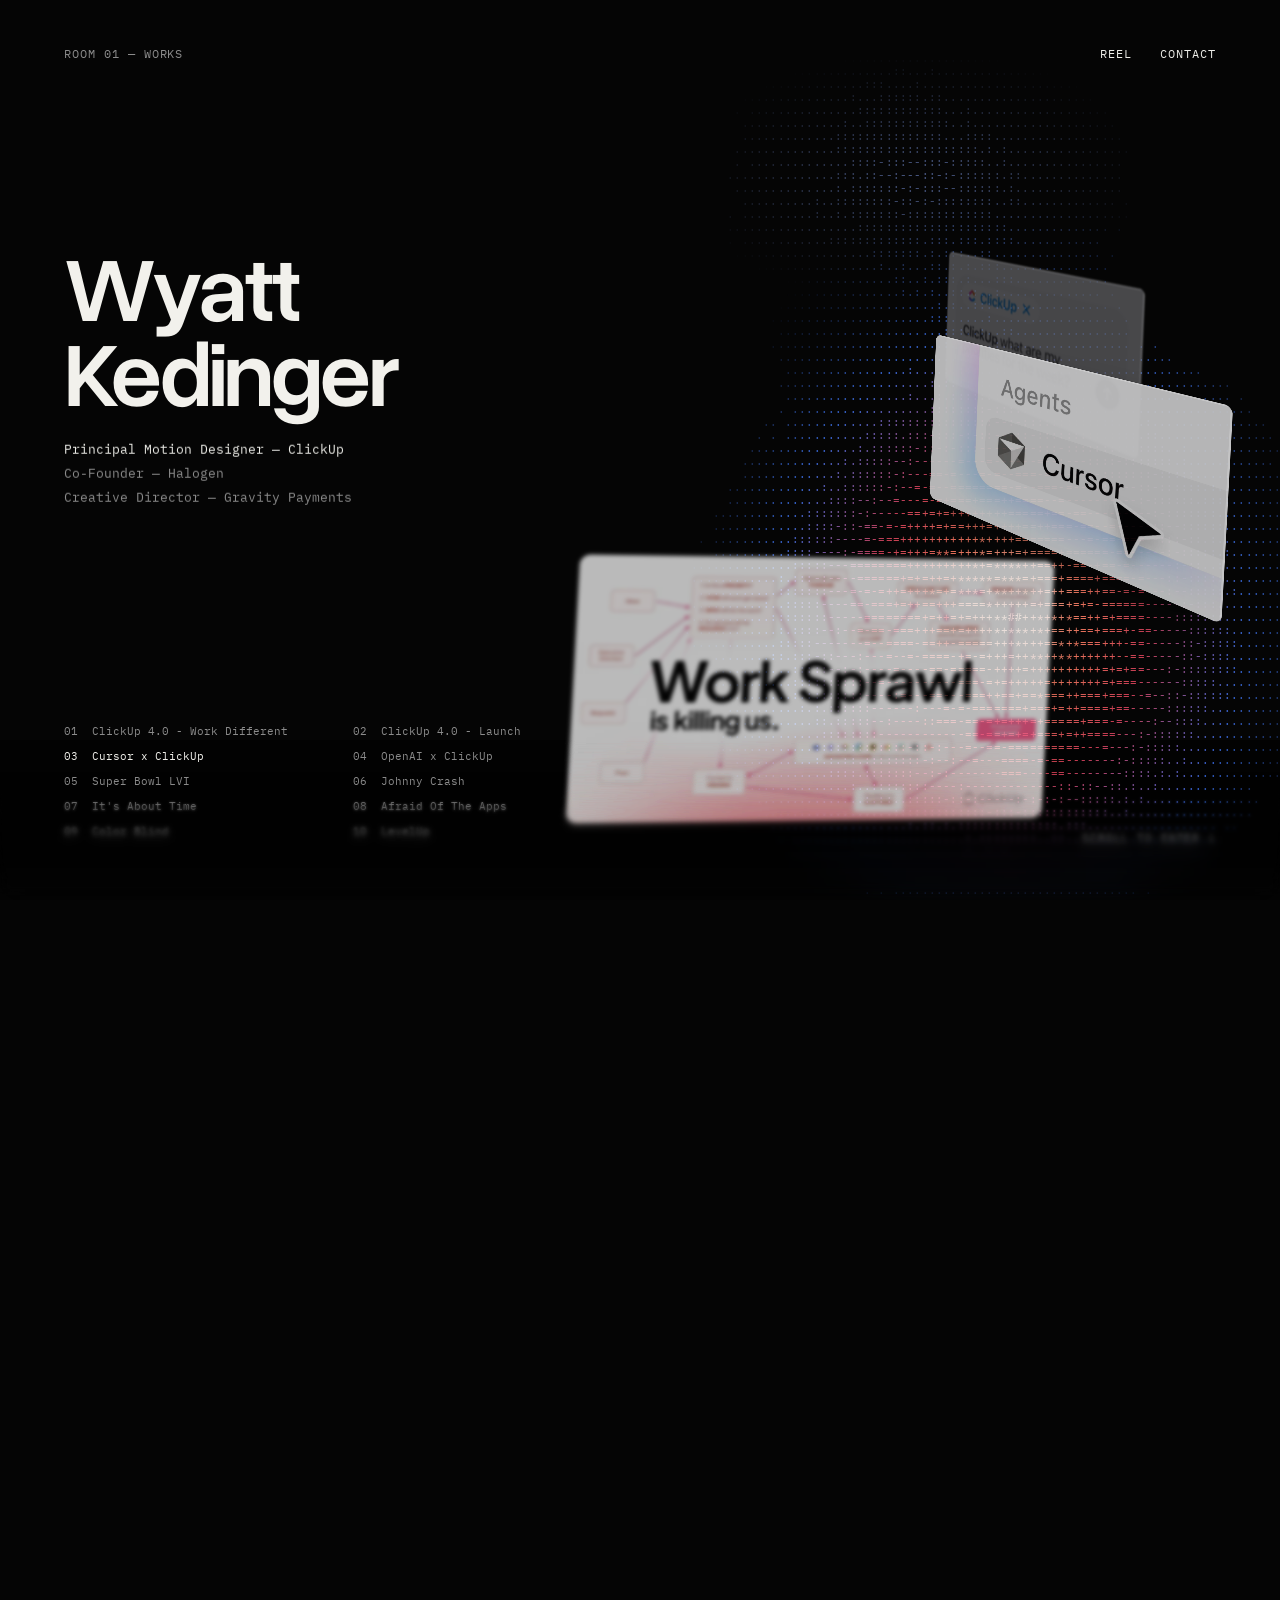
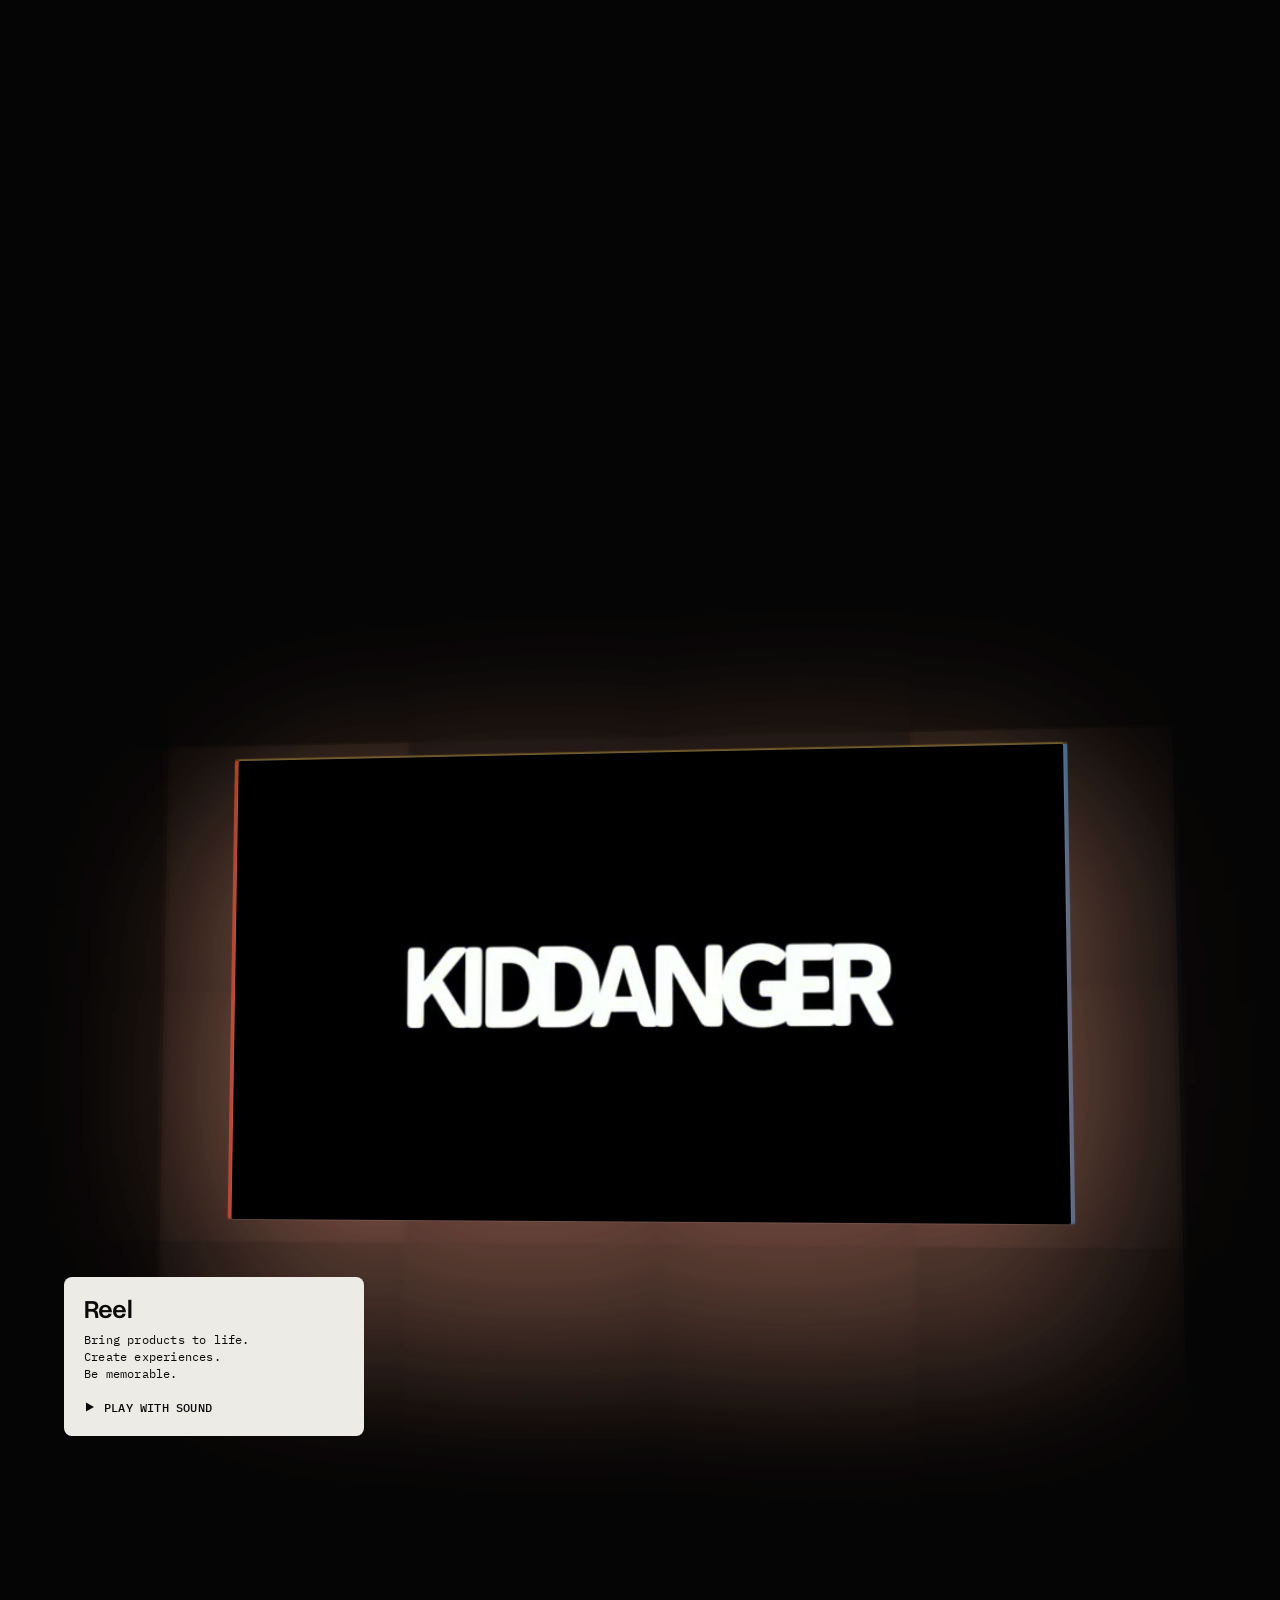
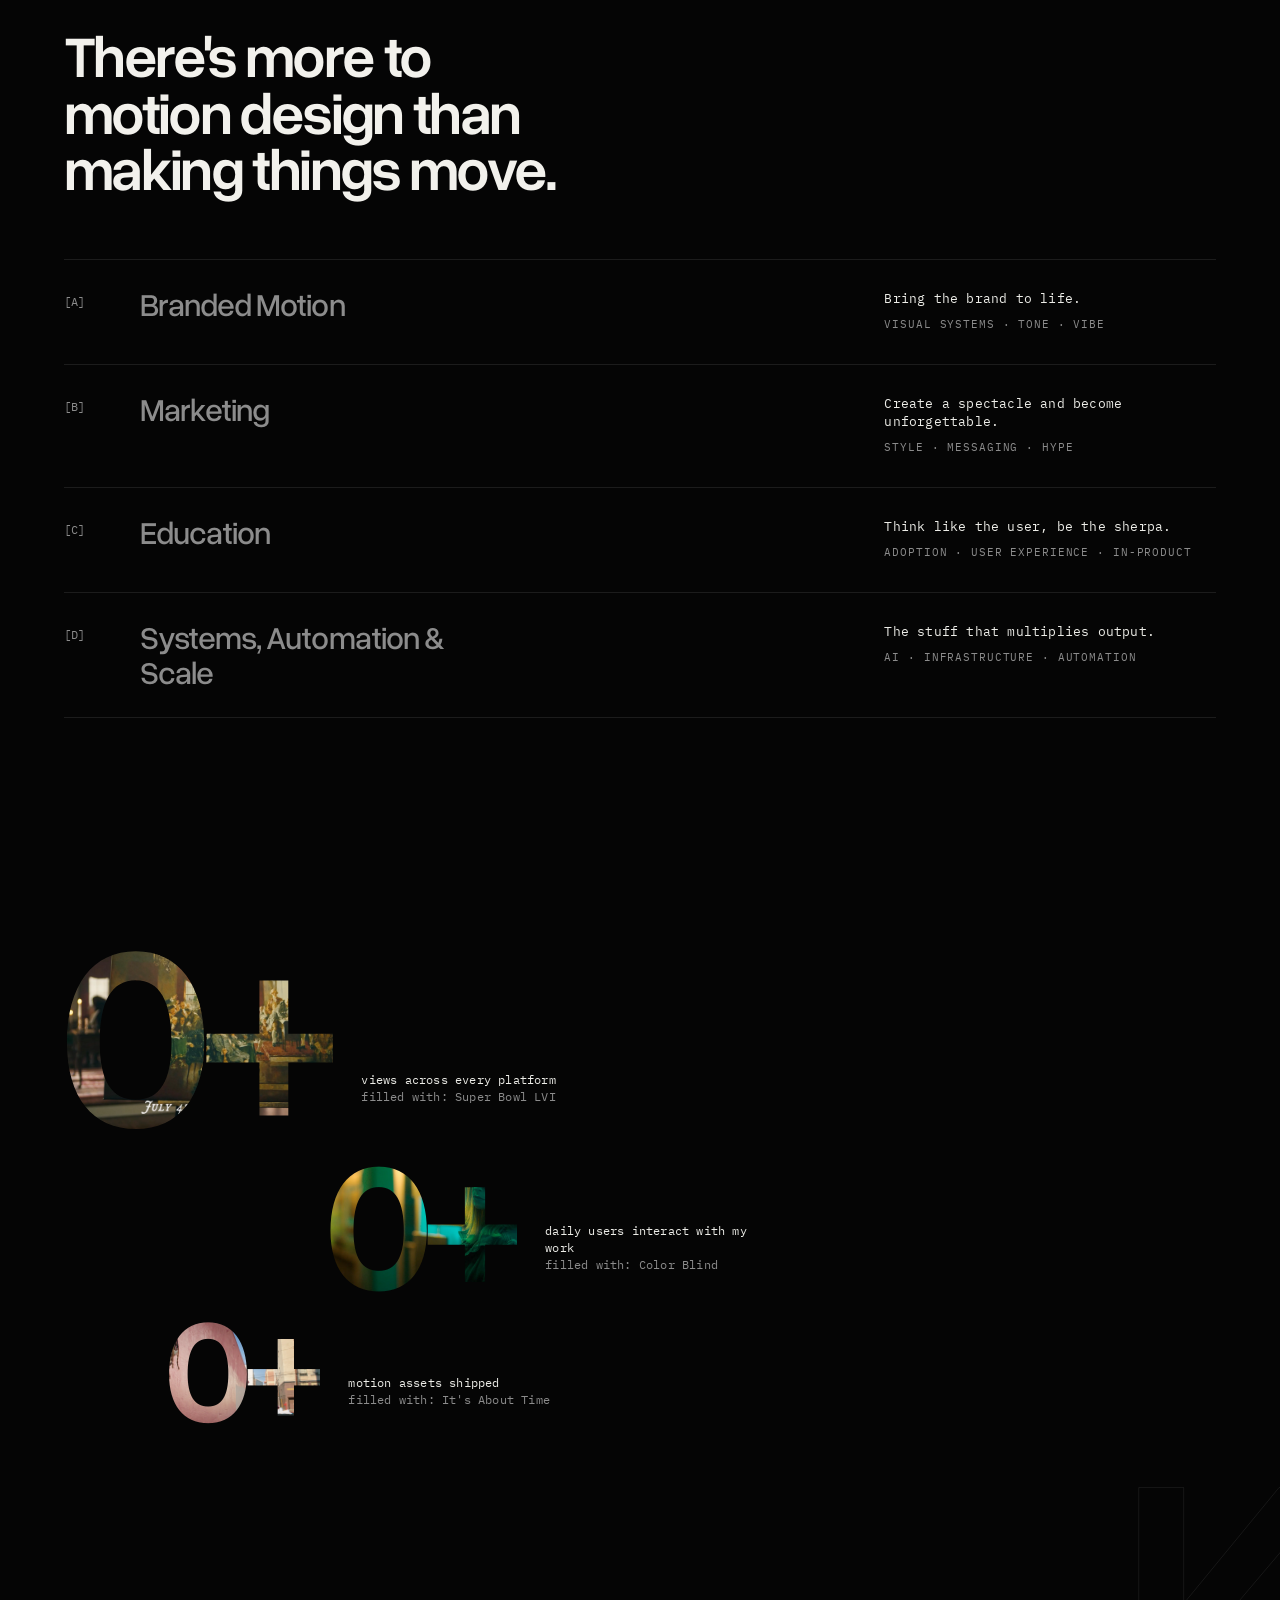
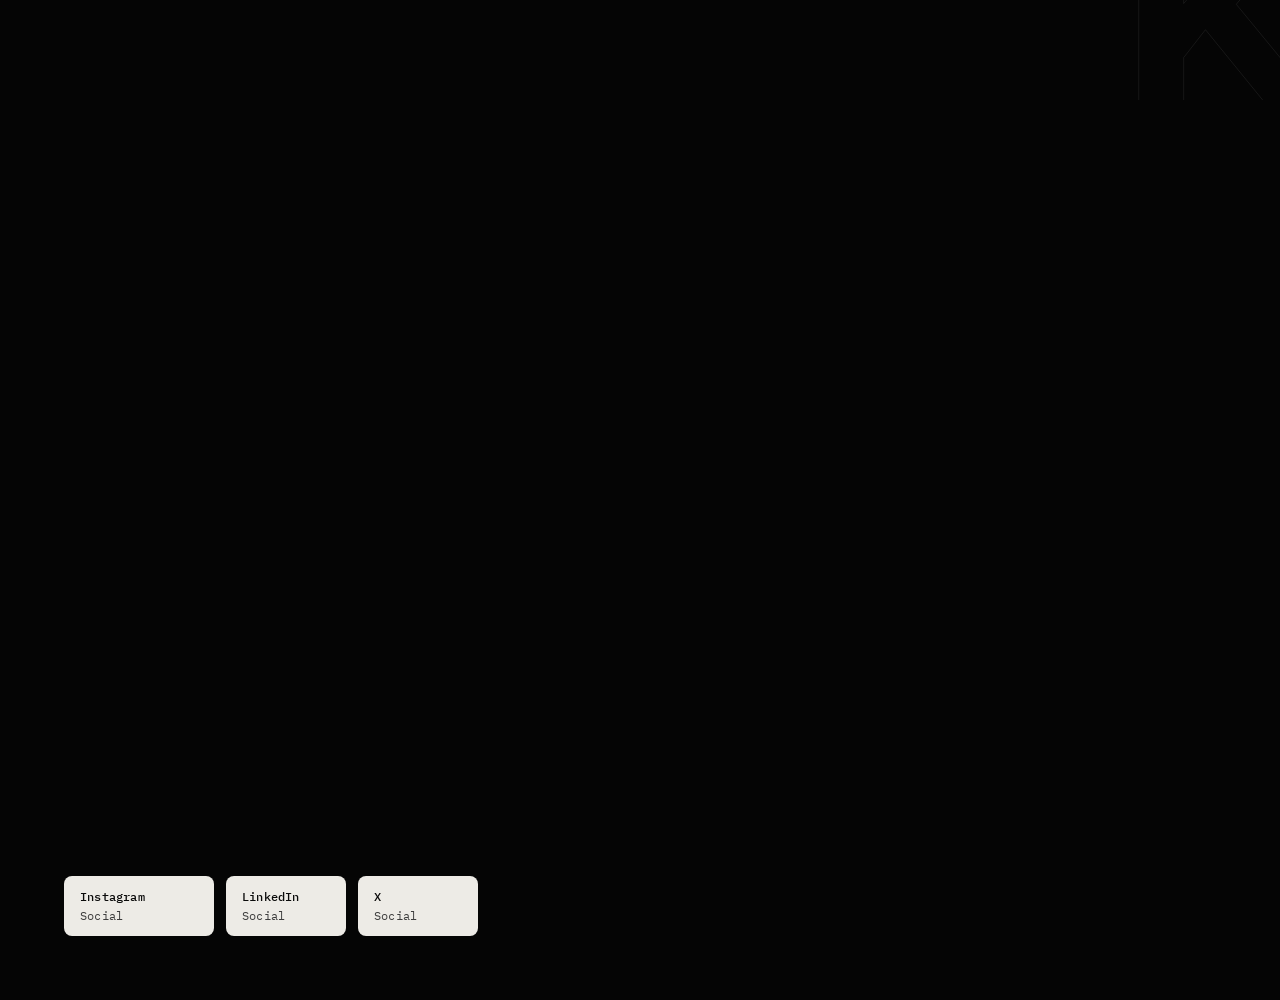
==== commit ab84cf67: "Make the Dark Room the homepage Promotes the approved /preview/ build to the root: works spiral hero" ====
--- a/index.html
+++ b/index.html
@@ -1 +1 @@
-<!DOCTYPE html><html data-wf-domain="www.wyattkedinger.com" data-wf-page="696c6ad5186a173d71128969" data-wf-site="696c6ad3186a173d71128921" lang="en"><head><meta charset="utf-8"><title>Wyatt K.</title><meta content="Wyatt Kedinger&#x27;s Portfolio" name="description"><meta content="Wyatt K." property="og:title"><meta content="Wyatt Kedinger&#x27;s Portfolio" property="og:description"><meta content="Wyatt K." name="twitter:title"><meta content="Wyatt Kedinger&#x27;s Portfolio" name="twitter:description"><meta property="og:type" content="website"><meta content="summary_large_image" name="twitter:card"><meta content="width=device-width,initial-scale=1" name="viewport"><link href="css/webflow.css?v=21" rel="stylesheet" type="text/css"><link href="css/site.css?v=21" rel="stylesheet"><style>html.w-mod-js:not(.w-mod-ix3) :is(:is(.alert_card,.alert_card) .image,:is(.alert_card,.alert_card) .text-size-regular,.image-parallax,:is(.footer_link,.footer_link) .heading-style-h4,:is(.btn-wrap,.btn-wrap) .btn-bg,:is(.btn-wrap,.btn-wrap) .text-size-regular,:is(.btn-wrap,.btn-wrap) .btn_img,.faq_item .faq_wrap,.faq_item .faq_icon,:is(.services_item,.services_item) .services_number,:is(.services_item,.services_item) .services_tags,:is(.projects_card,.projects_card) .image,:is(.projects_card,.projects_card) .client-logo,:is(.projects_card,.projects_card) .client-logo-wrap,.hero_component :is(.heading,.hero_card),.brand-reveal .copyright,.brand-reveal .heading-style-h1,.brand-reveal,.showreel-wrap){visibility:hidden!important}@media not all and (max-width:479px) and (min-width:0px){@media not all and (max-width:767px) and (min-width:480px){@media not all and (max-width:991px) and (min-width:768px){html.w-mod-js:not(.w-mod-ix3) :is(.footer_component){visibility:hidden!important}}}}</style><script type="text/javascript">!function(o,c){var n=c.documentElement,t=" w-mod-";n.className+=t+"js",("ontouchstart"in o||o.DocumentTouch&&c instanceof DocumentTouch)&&(n.className+=t+"touch")}(window,document)</script><link href="media/Favicon.jpg" rel="shortcut icon" type="image/x-icon"><link href="media/TV_runner-webclip.jpeg" rel="apple-touch-icon"><script type="application/ld+json">{"@context":"https://schema.org","@type":"Person","name":"Wyatt Kedinger","jobTitle":"Principal Motion Designer","url":"https://www.wyattkedinger.com/","sameAs":["https://www.instagram.com/ked.danger","https://www.linkedin.com/in/wyattkedinger/","https://x.com/wyattkedinger"]}</script> <link rel="stylesheet" href="js/lenis.css"> <script src="js/lenis.min.js"></script> <meta name="format-detection" content="telephone=no"><link href="morph/morph.css?v=21" rel="stylesheet"><link rel="preload" as="image" href="images/works/clickup-4-work-different-960.webp" fetchpriority="high"><link rel="preload" as="image" href="images/works/clickup-4-launch-960.webp" fetchpriority="high"><link rel="preload" as="image" href="images/works/cursor-x-clickup-960.webp" fetchpriority="high"><link rel="preload" as="image" href="images/works/openai-x-clickup-960.webp" fetchpriority="high"></head><body><div class="page-wrapper"><div class="global-styles w-embed"><style>body{-webkit-font-smoothing:antialiased;-moz-osx-font-smoothing:grayscale;font-smoothing:antialiased;text-rendering:optimizeLegibility}[tabindex]:focus-visible,input[type=file]:focus-visible{outline:.125rem solid #4d65ff;outline-offset:0.125rem}.inherit-color *{color:inherit}.w-richtext>:not(div):first-child,.w-richtext>div:first-child>:first-child{margin-top:0!important}.w-richtext ol li:last-child,.w-richtext ul li:last-child,.w-richtext>:last-child{margin-bottom:0!important}.container-large,.container-medium,.container-small{margin-right:auto!important;margin-left:auto!important}.text-style-3lines{display:-webkit-box;overflow:hidden;-webkit-line-clamp:3;-webkit-box-orient:vertical}.text-style-2lines{display:-webkit-box;overflow:hidden;-webkit-line-clamp:2;-webkit-box-orient:vertical}.display-inlineflex{display:inline-flex}.hide{display:none!important}@media screen and (max-width:991px){.hide,.hide-tablet{display:none!important}}@media screen and (max-width:767px){.hide-mobile-landscape{display:none!important}}@media screen and (max-width:479px){.hide-mobile{display:none!important}}.margin-0{margin:0!important}.padding-0{padding:0!important}.spacing-clean{padding:0!important;margin:0!important}.margin-top{margin-right:0!important;margin-bottom:0!important;margin-left:0!important}.padding-top{padding-right:0!important;padding-bottom:0!important;padding-left:0!important}.margin-right{margin-top:0!important;margin-bottom:0!important;margin-left:0!important}.padding-right{padding-top:0!important;padding-bottom:0!important;padding-left:0!important}.margin-bottom{margin-top:0!important;margin-right:0!important;margin-left:0!important}.padding-bottom{padding-top:0!important;padding-right:0!important;padding-left:0!important}.margin-left{margin-top:0!important;margin-right:0!important;margin-bottom:0!important}.padding-left{padding-top:0!important;padding-right:0!important;padding-bottom:0!important}.margin-horizontal{margin-top:0!important;margin-bottom:0!important}.padding-horizontal{padding-top:0!important;padding-bottom:0!important}.margin-vertical{margin-right:0!important;margin-left:0!important}.padding-vertical{padding-right:0!important;padding-left:0!important}.alert_content{display:-webkit-box;-webkit-line-clamp:3;-webkit-box-orient:vertical}.menu-open{overflow-x:hidden}.alert-open{overflow-x:hidden}::-webkit-scrollbar{display:none}</style></div><div style="--blur:1rem;--ratio:2" class="progressive-blur_wrap"><div style="--i:6" class="progressive-blur_panel is-1"></div><div style="--i:5" class="progressive-blur_panel is-2"></div><div style="--i:4" class="progressive-blur_panel is-3"></div><div style="--i:3" class="progressive-blur_panel is-4"></div><div style="--i:2" class="progressive-blur_panel is-5"></div><div style="--i:1" class="progressive-blur_panel is-6"></div><div style="--i:1" class="progressive-blur_panel is-7"></div><div style="--i:1" class="progressive-blur_panel is-8"></div><div style="--i:1" class="progressive-blur_panel is-9"></div><div style="--i:1" class="progressive-blur_panel is-10"></div></div><main class="main-wrapper"><div class="morph-pin"><div class="morph-sticky"><div id="morph-root"></div></div></div><section class="section_logos"><canvas class="wk-ascii" aria-hidden="true"></canvas><div class="padding-global"><div class="w-layout-blockcontainer container-small w-container"><div data-journey-reveal="" class="logos_content"><div class="tag"><div class="elipse"></div><div class="text-style-allcaps text-size-small">THE MOTION MISSION</div></div><div class="logos_heading"><h2 class="heading-style-h2 text-weight-semibold">Bring <span class="text-span-4">products</span> to life.<br>Create <span class="text-span-3">experiences</span>.<br>Be <span class="text-span-2">memorable</span>.</h2></div><div class="logos_subtitle"><div class="text-size-medium text-weight-book">Your brand deserves a space that communicates with intention and impact. At Journey, we transform ideas into experiences, combining strategy, aesthetics, and usability. Our goal is to express who you are with precision and create a presence that truly sets you apart.</div></div></div></div></div><div data-marquee-speed="25" data-marquee="" class="logos"><div data-marquee-list="" class="logos_list"><div class="logos_card"><div class="logo_img"><img src="media/gravity-payments_logo-white.svg" loading="eager" alt="" class="image"></div></div><div class="logos_card"><div class="logo_img"><img src="media/ln-logo-white.svg" loading="eager" alt="" class="image"></div></div><div class="logos_card"><div class="logo_img"><img src="media/Logo-light.svg" loading="eager" alt="" class="image"></div></div><div class="logos_card"><div class="logo_img"><img src="media/ZI-logo_neutral.svg" loading="eager" alt="" class="image"></div></div><div class="logos_card"><div class="logo_img"><img src="media/netflix-3.svg" loading="eager" alt="" class="image"></div></div><div class="logos_card"><div class="logo_img is-large"><img src="media/SpringHill_Company_logo.svg" loading="eager" alt="" class="image"></div></div><div class="logos_card"><div class="logo_img is-large"><img src="media/halogen_logo_2026_V01.svg" loading="eager" alt="" class="image"></div></div></div></div><div class="lines_bg is--black"><div class="lines_line is--left is--black"></div><div class="lines_line is--left is--black"></div><div class="lines_line is-black"></div><div class="lines_line is--right is--black"></div></div><div class="reel-float"><div class="reel-float_y"><div class="reel-float_x"><div class="reel-float_z"><div class="showreel_card"><a href="https://youtu.be/hs1KkIHInE4" data-reel="hs1KkIHInE4" class="showreel_lb" aria-label="Play video reel"><div class="lb_bg-video"><video data-lazy muted loop playsinline preload="none" poster="media/REEL_V01_poster.0000000.jpg"><source data-src="media/REEL_V01_mp4.mp4" type="video/mp4"><source data-src="media/REEL_V01_webm.webm" type="video/webm"></video></div></a><a href="https://youtu.be/hs1KkIHInE4" data-reel="hs1KkIHInE4" aria-label="Play video reel"><div class="btn-wrap"><div class="btn"><div class="btn-txt"><div class="text-size-regular">VIDEO REEL</div><div class="text-size-regular is--hover">VIDEO REEL</div></div><div class="btn_img"><div class="text-block-2">+</div></div></div><div class="btn-bg"></div></div></a></div></div></div></div></div></section><section class="section_services"><div class="padding-global"><div class="w-layout-blockcontainer container-medium w-container"><div class="services_component"><div data-journey-reveal="" class="heading_component"><div class="tag"><div class="elipse"></div><div class="text-style-allcaps text-size-small">THE FANTASTIC FOUR</div></div><div class="services_title"><h2 class="heading-style-h2 text-weight-bold text-size-huge">There&#x27;s more to motion design than making things move.</h2></div></div><div data-journey-reveal="" class="services_list"><div class="services_item"><div class="services_left"><div class="services_number"><div class="text-size-small text-weight-medium">[A]</div></div><div class="text-size-large work-types">Branded Motion</div></div><div class="services_center"><div data-journey-animate="" class="icon_wrap zero"><div class="icon_animation w-embed"><svg width="100%" height="100%" viewBox="0 0 14 14" fill="none" xmlns="http://www.w3.org/2000/svg"> <path d="M12.25 7C12.25 7.11603 12.2039 7.22731 12.1219 7.30936C12.0398 7.39141 11.9285 7.4375 11.8125 7.4375H7.4375V11.8125C7.4375 11.9285 7.39141 12.0398 7.30936 12.1219C7.22731 12.2039 7.11603 12.25 7 12.25C6.88397 12.25 6.77269 12.2039 6.69064 12.1219C6.60859 12.0398 6.5625 11.9285 6.5625 11.8125V7.4375H2.1875C2.07147 7.4375 1.96019 7.39141 1.87814 7.30936C1.79609 7.22731 1.75 7.11603 1.75 7C1.75 6.88397 1.79609 6.77269 1.87814 6.69064C1.96019 6.60859 2.07147 6.5625 2.1875 6.5625H6.5625V2.1875C6.5625 2.07147 6.60859 1.96019 6.69064 1.87814C6.77269 1.79609 6.88397 1.75 7 1.75C7.11603 1.75 7.22731 1.79609 7.30936 1.87814C7.39141 1.96019 7.4375 2.07147 7.4375 2.1875V6.5625H11.8125C11.9285 6.5625 12.0398 6.60859 12.1219 6.69064C12.2039 6.77269 12.25 6.88397 12.25 7Z" fill="currentColor"/> </svg></div></div><div data-journey-animate="" class="icon_wrap fifth no-margin"><div class="icon_animation w-embed"><svg width="100%" height="100%" viewBox="0 0 14 14" fill="none" xmlns="http://www.w3.org/2000/svg"> <path d="M12.25 7C12.25 7.11603 12.2039 7.22731 12.1219 7.30936C12.0398 7.39141 11.9285 7.4375 11.8125 7.4375H7.4375V11.8125C7.4375 11.9285 7.39141 12.0398 7.30936 12.1219C7.22731 12.2039 7.11603 12.25 7 12.25C6.88397 12.25 6.77269 12.2039 6.69064 12.1219C6.60859 12.0398 6.5625 11.9285 6.5625 11.8125V7.4375H2.1875C2.07147 7.4375 1.96019 7.39141 1.87814 7.30936C1.79609 7.22731 1.75 7.11603 1.75 7C1.75 6.88397 1.79609 6.77269 1.87814 6.69064C1.96019 6.60859 2.07147 6.5625 2.1875 6.5625H6.5625V2.1875C6.5625 2.07147 6.60859 1.96019 6.69064 1.87814C6.77269 1.79609 6.88397 1.75 7 1.75C7.11603 1.75 7.22731 1.79609 7.30936 1.87814C7.39141 1.96019 7.4375 2.07147 7.4375 2.1875V6.5625H11.8125C11.9285 6.5625 12.0398 6.60859 12.1219 6.69064C12.2039 6.77269 12.25 6.88397 12.25 7Z" fill="currentColor"/> </svg></div></div><div data-journey-animate="" class="icon_wrap three no-margin"><div class="icon_animation w-embed"><svg width="100%" height="100%" viewBox="0 0 14 14" fill="none" xmlns="http://www.w3.org/2000/svg"> <path d="M12.25 7C12.25 7.11603 12.2039 7.22731 12.1219 7.30936C12.0398 7.39141 11.9285 7.4375 11.8125 7.4375H7.4375V11.8125C7.4375 11.9285 7.39141 12.0398 7.30936 12.1219C7.22731 12.2039 7.11603 12.25 7 12.25C6.88397 12.25 6.77269 12.2039 6.69064 12.1219C6.60859 12.0398 6.5625 11.9285 6.5625 11.8125V7.4375H2.1875C2.07147 7.4375 1.96019 7.39141 1.87814 7.30936C1.79609 7.22731 1.75 7.11603 1.75 7C1.75 6.88397 1.79609 6.77269 1.87814 6.69064C1.96019 6.60859 2.07147 6.5625 2.1875 6.5625H6.5625V2.1875C6.5625 2.07147 6.60859 1.96019 6.69064 1.87814C6.77269 1.79609 6.88397 1.75 7 1.75C7.11603 1.75 7.22731 1.79609 7.30936 1.87814C7.39141 1.96019 7.4375 2.07147 7.4375 2.1875V6.5625H11.8125C11.9285 6.5625 12.0398 6.60859 12.1219 6.69064C12.2039 6.77269 12.25 6.88397 12.25 7Z" fill="currentColor"/> </svg></div></div><div class="services_image"><div data-poster-url="media/BRAND_V01_1_poster.0000000.jpg" data-video-urls="media/BRAND_V01_1_mp4.mp4,media/BRAND_V01_1_webm.webm" data-autoplay="true" data-loop="true" data-wf-ignore="true" class="background-video-2 w-background-video w-background-video-atom"><video id="df6641b1-d033-95fc-60fc-de6307487eba-video" loop="" style="background-image:url(&quot;media/BRAND_V01_1_poster.0000000.jpg&quot;)" muted="" playsinline="" data-wf-ignore="true" data-object-fit="cover" data-lazy="" preload="none"><source data-src="media/BRAND_V01_1_mp4.mp4" data-wf-ignore="true"><source data-src="media/BRAND_V01_1_webm.webm" data-wf-ignore="true"></video></div></div></div><div class="services_right"><div class="services_description"><div class="text-size-medium">Bring the brand to life.</div></div><div class="services_tags"><div class="text-size-small text-weight-medium tags-blue">[VISUAL SYSTEMS]</div><div class="text-size-small text-weight-medium tags-yellow">[TONE]</div><div class="text-size-small text-weight-medium tags-red">[VIBE]</div></div></div></div><div class="services_item"><div class="services_left"><div class="services_number"><div class="text-size-small text-weight-medium">[B]</div></div><div class="text-size-large work-types">Marketing</div></div><div class="services_center"><div data-journey-animate="" class="icon_wrap zero"><div class="icon_animation w-embed"><svg width="100%" height="100%" viewBox="0 0 14 14" fill="none" xmlns="http://www.w3.org/2000/svg"> <path d="M12.25 7C12.25 7.11603 12.2039 7.22731 12.1219 7.30936C12.0398 7.39141 11.9285 7.4375 11.8125 7.4375H7.4375V11.8125C7.4375 11.9285 7.39141 12.0398 7.30936 12.1219C7.22731 12.2039 7.11603 12.25 7 12.25C6.88397 12.25 6.77269 12.2039 6.69064 12.1219C6.60859 12.0398 6.5625 11.9285 6.5625 11.8125V7.4375H2.1875C2.07147 7.4375 1.96019 7.39141 1.87814 7.30936C1.79609 7.22731 1.75 7.11603 1.75 7C1.75 6.88397 1.79609 6.77269 1.87814 6.69064C1.96019 6.60859 2.07147 6.5625 2.1875 6.5625H6.5625V2.1875C6.5625 2.07147 6.60859 1.96019 6.69064 1.87814C6.77269 1.79609 6.88397 1.75 7 1.75C7.11603 1.75 7.22731 1.79609 7.30936 1.87814C7.39141 1.96019 7.4375 2.07147 7.4375 2.1875V6.5625H11.8125C11.9285 6.5625 12.0398 6.60859 12.1219 6.69064C12.2039 6.77269 12.25 6.88397 12.25 7Z" fill="currentColor"/> </svg></div></div><div data-journey-animate="" class="icon_wrap three no-margin"><div class="icon_animation w-embed"><svg width="100%" height="100%" viewBox="0 0 14 14" fill="none" xmlns="http://www.w3.org/2000/svg"> <path d="M12.25 7C12.25 7.11603 12.2039 7.22731 12.1219 7.30936C12.0398 7.39141 11.9285 7.4375 11.8125 7.4375H7.4375V11.8125C7.4375 11.9285 7.39141 12.0398 7.30936 12.1219C7.22731 12.2039 7.11603 12.25 7 12.25C6.88397 12.25 6.77269 12.2039 6.69064 12.1219C6.60859 12.0398 6.5625 11.9285 6.5625 11.8125V7.4375H2.1875C2.07147 7.4375 1.96019 7.39141 1.87814 7.30936C1.79609 7.22731 1.75 7.11603 1.75 7C1.75 6.88397 1.79609 6.77269 1.87814 6.69064C1.96019 6.60859 2.07147 6.5625 2.1875 6.5625H6.5625V2.1875C6.5625 2.07147 6.60859 1.96019 6.69064 1.87814C6.77269 1.79609 6.88397 1.75 7 1.75C7.11603 1.75 7.22731 1.79609 7.30936 1.87814C7.39141 1.96019 7.4375 2.07147 7.4375 2.1875V6.5625H11.8125C11.9285 6.5625 12.0398 6.60859 12.1219 6.69064C12.2039 6.77269 12.25 6.88397 12.25 7Z" fill="currentColor"/> </svg></div></div><div data-journey-animate="" class="icon_wrap fifth no-margin"><div class="icon_animation w-embed"><svg width="100%" height="100%" viewBox="0 0 14 14" fill="none" xmlns="http://www.w3.org/2000/svg"> <path d="M12.25 7C12.25 7.11603 12.2039 7.22731 12.1219 7.30936C12.0398 7.39141 11.9285 7.4375 11.8125 7.4375H7.4375V11.8125C7.4375 11.9285 7.39141 12.0398 7.30936 12.1219C7.22731 12.2039 7.11603 12.25 7 12.25C6.88397 12.25 6.77269 12.2039 6.69064 12.1219C6.60859 12.0398 6.5625 11.9285 6.5625 11.8125V7.4375H2.1875C2.07147 7.4375 1.96019 7.39141 1.87814 7.30936C1.79609 7.22731 1.75 7.11603 1.75 7C1.75 6.88397 1.79609 6.77269 1.87814 6.69064C1.96019 6.60859 2.07147 6.5625 2.1875 6.5625H6.5625V2.1875C6.5625 2.07147 6.60859 1.96019 6.69064 1.87814C6.77269 1.79609 6.88397 1.75 7 1.75C7.11603 1.75 7.22731 1.79609 7.30936 1.87814C7.39141 1.96019 7.4375 2.07147 7.4375 2.1875V6.5625H11.8125C11.9285 6.5625 12.0398 6.60859 12.1219 6.69064C12.2039 6.77269 12.25 6.88397 12.25 7Z" fill="currentColor"/> </svg></div></div><div class="services_image"><div data-poster-url="media/homepage3_poster.0000000.jpg" data-video-urls="media/homepage3_mp4.mp4,media/homepage3_webm.webm" data-autoplay="true" data-loop="true" data-wf-ignore="true" class="background-video-2 w-background-video w-background-video-atom"><video id="c71533d9-b109-22ad-fde2-a4d9c40c333a-video" loop="" style="background-image:url(&quot;media/homepage3_poster.0000000.jpg&quot;)" muted="" playsinline="" data-wf-ignore="true" data-object-fit="cover" data-lazy="" preload="none"><source data-src="media/homepage3_mp4.mp4" data-wf-ignore="true"><source data-src="media/homepage3_webm.webm" data-wf-ignore="true"></video></div></div></div><div class="services_right"><div class="services_description"><div class="text-size-medium">Create a spectacle and become unforgettable.</div></div><div class="services_tags"><div class="text-size-small text-weight-medium tags-blue">[STYLE]</div><div class="text-size-small text-weight-medium tags-yellow">[MESSAGING]</div><div class="text-size-small text-weight-medium tags-red">[HYPE]</div></div></div></div><div class="services_item"><div class="services_left"><div class="services_number"><div class="text-size-small text-weight-medium">[C]</div></div><div class="text-size-large work-types">Education</div></div><div class="services_center"><div data-journey-animate="" class="icon_wrap fifth no-margin"><div class="icon_animation w-embed"><svg width="100%" height="100%" viewBox="0 0 14 14" fill="none" xmlns="http://www.w3.org/2000/svg"> <path d="M12.25 7C12.25 7.11603 12.2039 7.22731 12.1219 7.30936C12.0398 7.39141 11.9285 7.4375 11.8125 7.4375H7.4375V11.8125C7.4375 11.9285 7.39141 12.0398 7.30936 12.1219C7.22731 12.2039 7.11603 12.25 7 12.25C6.88397 12.25 6.77269 12.2039 6.69064 12.1219C6.60859 12.0398 6.5625 11.9285 6.5625 11.8125V7.4375H2.1875C2.07147 7.4375 1.96019 7.39141 1.87814 7.30936C1.79609 7.22731 1.75 7.11603 1.75 7C1.75 6.88397 1.79609 6.77269 1.87814 6.69064C1.96019 6.60859 2.07147 6.5625 2.1875 6.5625H6.5625V2.1875C6.5625 2.07147 6.60859 1.96019 6.69064 1.87814C6.77269 1.79609 6.88397 1.75 7 1.75C7.11603 1.75 7.22731 1.79609 7.30936 1.87814C7.39141 1.96019 7.4375 2.07147 7.4375 2.1875V6.5625H11.8125C11.9285 6.5625 12.0398 6.60859 12.1219 6.69064C12.2039 6.77269 12.25 6.88397 12.25 7Z" fill="currentColor"/> </svg></div></div><div data-journey-animate="" class="icon_wrap zero"><div class="icon_animation w-embed"><svg width="100%" height="100%" viewBox="0 0 14 14" fill="none" xmlns="http://www.w3.org/2000/svg"> <path d="M12.25 7C12.25 7.11603 12.2039 7.22731 12.1219 7.30936C12.0398 7.39141 11.9285 7.4375 11.8125 7.4375H7.4375V11.8125C7.4375 11.9285 7.39141 12.0398 7.30936 12.1219C7.22731 12.2039 7.11603 12.25 7 12.25C6.88397 12.25 6.77269 12.2039 6.69064 12.1219C6.60859 12.0398 6.5625 11.9285 6.5625 11.8125V7.4375H2.1875C2.07147 7.4375 1.96019 7.39141 1.87814 7.30936C1.79609 7.22731 1.75 7.11603 1.75 7C1.75 6.88397 1.79609 6.77269 1.87814 6.69064C1.96019 6.60859 2.07147 6.5625 2.1875 6.5625H6.5625V2.1875C6.5625 2.07147 6.60859 1.96019 6.69064 1.87814C6.77269 1.79609 6.88397 1.75 7 1.75C7.11603 1.75 7.22731 1.79609 7.30936 1.87814C7.39141 1.96019 7.4375 2.07147 7.4375 2.1875V6.5625H11.8125C11.9285 6.5625 12.0398 6.60859 12.1219 6.69064C12.2039 6.77269 12.25 6.88397 12.25 7Z" fill="currentColor"/> </svg></div></div><div data-journey-animate="" class="icon_wrap three no-margin"><div class="icon_animation w-embed"><svg width="100%" height="100%" viewBox="0 0 14 14" fill="none" xmlns="http://www.w3.org/2000/svg"> <path d="M12.25 7C12.25 7.11603 12.2039 7.22731 12.1219 7.30936C12.0398 7.39141 11.9285 7.4375 11.8125 7.4375H7.4375V11.8125C7.4375 11.9285 7.39141 12.0398 7.30936 12.1219C7.22731 12.2039 7.11603 12.25 7 12.25C6.88397 12.25 6.77269 12.2039 6.69064 12.1219C6.60859 12.0398 6.5625 11.9285 6.5625 11.8125V7.4375H2.1875C2.07147 7.4375 1.96019 7.39141 1.87814 7.30936C1.79609 7.22731 1.75 7.11603 1.75 7C1.75 6.88397 1.79609 6.77269 1.87814 6.69064C1.96019 6.60859 2.07147 6.5625 2.1875 6.5625H6.5625V2.1875C6.5625 2.07147 6.60859 1.96019 6.69064 1.87814C6.77269 1.79609 6.88397 1.75 7 1.75C7.11603 1.75 7.22731 1.79609 7.30936 1.87814C7.39141 1.96019 7.4375 2.07147 7.4375 2.1875V6.5625H11.8125C11.9285 6.5625 12.0398 6.60859 12.1219 6.69064C12.2039 6.77269 12.25 6.88397 12.25 7Z" fill="currentColor"/> </svg></div></div><div class="services_image"><div data-poster-url="media/EDUCATION_V01_poster.0000000.jpg" data-video-urls="media/EDUCATION_V01_mp4.mp4,media/EDUCATION_V01_webm.webm" data-autoplay="true" data-loop="true" data-wf-ignore="true" class="background-video-2 w-background-video w-background-video-atom"><video id="933898aa-5515-4a53-01f0-775ab2b5cd0a-video" loop="" style="background-image:url(&quot;media/EDUCATION_V01_poster.0000000.jpg&quot;)" muted="" playsinline="" data-wf-ignore="true" data-object-fit="cover" data-lazy="" preload="none"><source data-src="media/EDUCATION_V01_mp4.mp4" data-wf-ignore="true"><source data-src="media/EDUCATION_V01_webm.webm" data-wf-ignore="true"></video></div></div></div><div class="services_right"><div class="services_description"><div class="text-size-medium">Think like the user, be the sherpa.</div></div><div class="services_tags"><div class="text-size-small text-weight-medium tags-blue">[ADOPTION]</div><div class="text-size-small text-weight-medium tags-yellow">[USER EXPERIENCE]</div><div class="text-size-small text-weight-medium tags-red">[IN-PRODUCT]</div></div></div></div><div class="services_item is--last"><div class="services_left"><div class="services_number"><div class="text-size-small text-weight-medium">[D]</div></div><div class="text-size-large work-types">Systems, Automation, &amp; Scale</div></div><div class="services_center"><div data-journey-animate="" class="icon_wrap three no-margin"><div class="icon_animation w-embed"><svg width="100%" height="100%" viewBox="0 0 14 14" fill="none" xmlns="http://www.w3.org/2000/svg"> <path d="M12.25 7C12.25 7.11603 12.2039 7.22731 12.1219 7.30936C12.0398 7.39141 11.9285 7.4375 11.8125 7.4375H7.4375V11.8125C7.4375 11.9285 7.39141 12.0398 7.30936 12.1219C7.22731 12.2039 7.11603 12.25 7 12.25C6.88397 12.25 6.77269 12.2039 6.69064 12.1219C6.60859 12.0398 6.5625 11.9285 6.5625 11.8125V7.4375H2.1875C2.07147 7.4375 1.96019 7.39141 1.87814 7.30936C1.79609 7.22731 1.75 7.11603 1.75 7C1.75 6.88397 1.79609 6.77269 1.87814 6.69064C1.96019 6.60859 2.07147 6.5625 2.1875 6.5625H6.5625V2.1875C6.5625 2.07147 6.60859 1.96019 6.69064 1.87814C6.77269 1.79609 6.88397 1.75 7 1.75C7.11603 1.75 7.22731 1.79609 7.30936 1.87814C7.39141 1.96019 7.4375 2.07147 7.4375 2.1875V6.5625H11.8125C11.9285 6.5625 12.0398 6.60859 12.1219 6.69064C12.2039 6.77269 12.25 6.88397 12.25 7Z" fill="currentColor"/> </svg></div></div><div data-journey-animate="" class="icon_wrap fifth no-margin"><div class="icon_animation w-embed"><svg width="100%" height="100%" viewBox="0 0 14 14" fill="none" xmlns="http://www.w3.org/2000/svg"> <path d="M12.25 7C12.25 7.11603 12.2039 7.22731 12.1219 7.30936C12.0398 7.39141 11.9285 7.4375 11.8125 7.4375H7.4375V11.8125C7.4375 11.9285 7.39141 12.0398 7.30936 12.1219C7.22731 12.2039 7.11603 12.25 7 12.25C6.88397 12.25 6.77269 12.2039 6.69064 12.1219C6.60859 12.0398 6.5625 11.9285 6.5625 11.8125V7.4375H2.1875C2.07147 7.4375 1.96019 7.39141 1.87814 7.30936C1.79609 7.22731 1.75 7.11603 1.75 7C1.75 6.88397 1.79609 6.77269 1.87814 6.69064C1.96019 6.60859 2.07147 6.5625 2.1875 6.5625H6.5625V2.1875C6.5625 2.07147 6.60859 1.96019 6.69064 1.87814C6.77269 1.79609 6.88397 1.75 7 1.75C7.11603 1.75 7.22731 1.79609 7.30936 1.87814C7.39141 1.96019 7.4375 2.07147 7.4375 2.1875V6.5625H11.8125C11.9285 6.5625 12.0398 6.60859 12.1219 6.69064C12.2039 6.77269 12.25 6.88397 12.25 7Z" fill="currentColor"/> </svg></div></div><div data-journey-animate="" class="icon_wrap zero"><div class="icon_animation w-embed"><svg width="100%" height="100%" viewBox="0 0 14 14" fill="none" xmlns="http://www.w3.org/2000/svg"> <path d="M12.25 7C12.25 7.11603 12.2039 7.22731 12.1219 7.30936C12.0398 7.39141 11.9285 7.4375 11.8125 7.4375H7.4375V11.8125C7.4375 11.9285 7.39141 12.0398 7.30936 12.1219C7.22731 12.2039 7.11603 12.25 7 12.25C6.88397 12.25 6.77269 12.2039 6.69064 12.1219C6.60859 12.0398 6.5625 11.9285 6.5625 11.8125V7.4375H2.1875C2.07147 7.4375 1.96019 7.39141 1.87814 7.30936C1.79609 7.22731 1.75 7.11603 1.75 7C1.75 6.88397 1.79609 6.77269 1.87814 6.69064C1.96019 6.60859 2.07147 6.5625 2.1875 6.5625H6.5625V2.1875C6.5625 2.07147 6.60859 1.96019 6.69064 1.87814C6.77269 1.79609 6.88397 1.75 7 1.75C7.11603 1.75 7.22731 1.79609 7.30936 1.87814C7.39141 1.96019 7.4375 2.07147 7.4375 2.1875V6.5625H11.8125C11.9285 6.5625 12.0398 6.60859 12.1219 6.69064C12.2039 6.77269 12.25 6.88397 12.25 7Z" fill="currentColor"/> </svg></div></div><div class="services_image"><div data-poster-url="media/AUTOMATION_V02_poster.0000000.jpg" data-video-urls="media/AUTOMATION_V02_mp4.mp4,media/AUTOMATION_V02_webm.webm" data-autoplay="true" data-loop="true" data-wf-ignore="true" class="background-video-2 w-background-video w-background-video-atom"><video id="6fa6df18-5dd0-413e-b3b2-7ebbf27e862e-video" loop="" style="background-image:url(&quot;media/AUTOMATION_V02_poster.0000000.jpg&quot;)" muted="" playsinline="" data-wf-ignore="true" data-object-fit="cover" data-lazy="" preload="none"><source data-src="media/AUTOMATION_V02_mp4.mp4" data-wf-ignore="true"><source data-src="media/AUTOMATION_V02_webm.webm" data-wf-ignore="true"></video></div></div></div><div class="services_right"><div class="services_description"><div class="text-size-medium">The stuff that multiplies output.</div></div><div class="services_tags"><div class="text-size-small text-weight-medium tags-blue">[AI]</div><div class="text-size-small text-weight-medium tags-yellow">[INFRASTRUCTURE]</div><div class="text-size-small text-weight-medium tags-red">[AUTOMATION]</div></div></div></div></div><div class="services_btn"><a href="/contact" class="btn-wrap w-inline-block"><div class="btn"><div class="btn-txt"><div class="text-size-regular">Let&#x27;s work together</div><div class="text-size-regular is--hover">Let&#x27;s work together</div></div><div class="btn_img"><img src="media/Plus.svg" loading="lazy" alt="Icon" class="image"></div></div><div class="btn-bg"></div></a></div></div></div></div><div class="lines_bg is--light"><div class="lines_line is--left"></div><div class="lines_line is--left"></div><div class="lines_line"></div><div class="lines_line is--right"></div></div></section><section class="section_bento"><div class="padding-global"><div class="w-layout-blockcontainer container-medium w-container"><div class="bento_component_bottom"><div class="bento_heading"><div data-journey-reveal="" class="heading_component"><div class="tag"><div class="elipse"></div><div class="text-style-allcaps text-size-small">STATLINE</div></div><div class="services_title"><h2 class="heading-style-h2 text-weight-bold text-size-huge">Eyeballs, then signups.</h2></div></div></div><div data-journey-reveal="" class="bento_grid_bottom"><div id="w-node-_3667301f-abb9-1390-d3a9-477d9c49b3a1-71128969" data-w-id="3667301f-abb9-1390-d3a9-477d9c49b3a1" class="bento_vertical"><div class="bento_icon-wrap"><div data-journey-animate="" class="icon_wrap sixth no-margin"><div class="icon_animation w-embed"><svg width="100%" height="100%" viewBox="0 0 14 14" fill="none" xmlns="http://www.w3.org/2000/svg"> <path d="M12.25 7C12.25 7.11603 12.2039 7.22731 12.1219 7.30936C12.0398 7.39141 11.9285 7.4375 11.8125 7.4375H7.4375V11.8125C7.4375 11.9285 7.39141 12.0398 7.30936 12.1219C7.22731 12.2039 7.11603 12.25 7 12.25C6.88397 12.25 6.77269 12.2039 6.69064 12.1219C6.60859 12.0398 6.5625 11.9285 6.5625 11.8125V7.4375H2.1875C2.07147 7.4375 1.96019 7.39141 1.87814 7.30936C1.79609 7.22731 1.75 7.11603 1.75 7C1.75 6.88397 1.79609 6.77269 1.87814 6.69064C1.96019 6.60859 2.07147 6.5625 2.1875 6.5625H6.5625V2.1875C6.5625 2.07147 6.60859 1.96019 6.69064 1.87814C6.77269 1.79609 6.88397 1.75 7 1.75C7.11603 1.75 7.22731 1.79609 7.30936 1.87814C7.39141 1.96019 7.4375 2.07147 7.4375 2.1875V6.5625H11.8125C11.9285 6.5625 12.0398 6.60859 12.1219 6.69064C12.2039 6.77269 12.25 6.88397 12.25 7Z" fill="currentColor"/> </svg></div></div><div data-journey-animate="" class="icon_wrap fifth no-margin"><div class="icon_animation w-embed"><svg width="100%" height="100%" viewBox="0 0 14 14" fill="none" xmlns="http://www.w3.org/2000/svg"> <path d="M12.25 7C12.25 7.11603 12.2039 7.22731 12.1219 7.30936C12.0398 7.39141 11.9285 7.4375 11.8125 7.4375H7.4375V11.8125C7.4375 11.9285 7.39141 12.0398 7.30936 12.1219C7.22731 12.2039 7.11603 12.25 7 12.25C6.88397 12.25 6.77269 12.2039 6.69064 12.1219C6.60859 12.0398 6.5625 11.9285 6.5625 11.8125V7.4375H2.1875C2.07147 7.4375 1.96019 7.39141 1.87814 7.30936C1.79609 7.22731 1.75 7.11603 1.75 7C1.75 6.88397 1.79609 6.77269 1.87814 6.69064C1.96019 6.60859 2.07147 6.5625 2.1875 6.5625H6.5625V2.1875C6.5625 2.07147 6.60859 1.96019 6.69064 1.87814C6.77269 1.79609 6.88397 1.75 7 1.75C7.11603 1.75 7.22731 1.79609 7.30936 1.87814C7.39141 1.96019 7.4375 2.07147 7.4375 2.1875V6.5625H11.8125C11.9285 6.5625 12.0398 6.60859 12.1219 6.69064C12.2039 6.77269 12.25 6.88397 12.25 7Z" fill="currentColor"/> </svg></div></div></div><div class="bento_vertical-top-bottom"><div class="text-size-huge is--small dark-text text-weight-semibold">1M+ daily users interact with<br>my work.<br>‍</div></div><div class="bento_animation"><div class="figma"><div class="div-block"><div data-poster-url="media/LOADING_ANIMATION_V5_V11_172X98_poster.0000000.jpg" data-video-urls="media/LOADING_ANIMATION_V5_V11_172X98_mp4.mp4,media/LOADING_ANIMATION_V5_V11_172X98_webm.webm" data-autoplay="true" data-loop="true" data-wf-ignore="true" class="background-video-3 w-background-video w-background-video-atom"><video id="3667301f-abb9-1390-d3a9-477d9c49b3b1-video" loop="" style="background-image:url(&quot;media/LOADING_ANIMATION_V5_V11_172X98_poster.0000000.jpg&quot;)" muted="" playsinline="" data-wf-ignore="true" data-object-fit="cover" data-lazy="" preload="none"><source data-src="media/LOADING_ANIMATION_V5_V11_172X98_mp4.mp4" data-wf-ignore="true"><source data-src="media/LOADING_ANIMATION_V5_V11_172X98_webm.webm" data-wf-ignore="true"></video></div></div><div class="cursor-wrap is--left"><div class="cursor-img"><img src="media/Cursor.svg" loading="lazy" alt="Icon" class="image"></div><div class="cursor-chat"><div class="text-weight-medium">Jake</div></div></div><div class="cursor-wrap is--right"><div class="cursor-img"><img src="media/Cursor-right.svg" loading="lazy" alt="Icon" class="image"></div><div class="cursor-chat is--green"><div class="text-weight-medium">Marcus Yan</div></div></div></div></div><div class="bento_vertical-paragraph-bento-bottom"><p class="dark-text">From in-product, to out of home.</p></div></div><div class="bento_top_bottom"><div class="bento_icon-wrap-lower"><div data-journey-animate="" class="icon_wrap zero"><div class="icon_animation w-embed"><svg width="100%" height="100%" viewBox="0 0 14 14" fill="none" xmlns="http://www.w3.org/2000/svg"> <path d="M12.25 7C12.25 7.11603 12.2039 7.22731 12.1219 7.30936C12.0398 7.39141 11.9285 7.4375 11.8125 7.4375H7.4375V11.8125C7.4375 11.9285 7.39141 12.0398 7.30936 12.1219C7.22731 12.2039 7.11603 12.25 7 12.25C6.88397 12.25 6.77269 12.2039 6.69064 12.1219C6.60859 12.0398 6.5625 11.9285 6.5625 11.8125V7.4375H2.1875C2.07147 7.4375 1.96019 7.39141 1.87814 7.30936C1.79609 7.22731 1.75 7.11603 1.75 7C1.75 6.88397 1.79609 6.77269 1.87814 6.69064C1.96019 6.60859 2.07147 6.5625 2.1875 6.5625H6.5625V2.1875C6.5625 2.07147 6.60859 1.96019 6.69064 1.87814C6.77269 1.79609 6.88397 1.75 7 1.75C7.11603 1.75 7.22731 1.79609 7.30936 1.87814C7.39141 1.96019 7.4375 2.07147 7.4375 2.1875V6.5625H11.8125C11.9285 6.5625 12.0398 6.60859 12.1219 6.69064C12.2039 6.77269 12.25 6.88397 12.25 7Z" fill="currentColor"/> </svg></div></div><div data-journey-animate="" class="icon_wrap fifth no-margin"><div class="icon_animation w-embed"><svg width="100%" height="100%" viewBox="0 0 14 14" fill="none" xmlns="http://www.w3.org/2000/svg"> <path d="M12.25 7C12.25 7.11603 12.2039 7.22731 12.1219 7.30936C12.0398 7.39141 11.9285 7.4375 11.8125 7.4375H7.4375V11.8125C7.4375 11.9285 7.39141 12.0398 7.30936 12.1219C7.22731 12.2039 7.11603 12.25 7 12.25C6.88397 12.25 6.77269 12.2039 6.69064 12.1219C6.60859 12.0398 6.5625 11.9285 6.5625 11.8125V7.4375H2.1875C2.07147 7.4375 1.96019 7.39141 1.87814 7.30936C1.79609 7.22731 1.75 7.11603 1.75 7C1.75 6.88397 1.79609 6.77269 1.87814 6.69064C1.96019 6.60859 2.07147 6.5625 2.1875 6.5625H6.5625V2.1875C6.5625 2.07147 6.60859 1.96019 6.69064 1.87814C6.77269 1.79609 6.88397 1.75 7 1.75C7.11603 1.75 7.22731 1.79609 7.30936 1.87814C7.39141 1.96019 7.4375 2.07147 7.4375 2.1875V6.5625H11.8125C11.9285 6.5625 12.0398 6.60859 12.1219 6.69064C12.2039 6.77269 12.25 6.88397 12.25 7Z" fill="currentColor"/> </svg></div></div></div><div class="bento_top-wrap_lower"><div class="bento_top-content-bottom-mid"><div class="bento-title"><div class="text-size-huge is--large text-weight-medium"><span data-count-duration="1" data-count="1,000">1,000</span>+</div><div class="growth"><div class="growth_icon"><img src="media/growth.svg" loading="lazy" alt="Icon"></div><div class="text-weight-medium">+5%</div></div></div><div class="bent_paragraph"><div class="text-size-regular">Shipped motion assets.</div></div></div><div class="bento_top-img-bottom"><img src="media/Work.png" loading="lazy" sizes="(max-width: 724px) 100vw, 724px" srcset="media/Work-p-500.png 500w, media/Work.png 724w" alt="" class="image is-contain bottom-bento"></div></div></div><div class="bento_bottom"><div class="bento_icon-wrap"><div data-journey-animate="" class="icon_wrap fourth no-margin"><div class="icon_animation w-embed"><svg width="100%" height="100%" viewBox="0 0 14 14" fill="none" xmlns="http://www.w3.org/2000/svg"> <path d="M12.25 7C12.25 7.11603 12.2039 7.22731 12.1219 7.30936C12.0398 7.39141 11.9285 7.4375 11.8125 7.4375H7.4375V11.8125C7.4375 11.9285 7.39141 12.0398 7.30936 12.1219C7.22731 12.2039 7.11603 12.25 7 12.25C6.88397 12.25 6.77269 12.2039 6.69064 12.1219C6.60859 12.0398 6.5625 11.9285 6.5625 11.8125V7.4375H2.1875C2.07147 7.4375 1.96019 7.39141 1.87814 7.30936C1.79609 7.22731 1.75 7.11603 1.75 7C1.75 6.88397 1.79609 6.77269 1.87814 6.69064C1.96019 6.60859 2.07147 6.5625 2.1875 6.5625H6.5625V2.1875C6.5625 2.07147 6.60859 1.96019 6.69064 1.87814C6.77269 1.79609 6.88397 1.75 7 1.75C7.11603 1.75 7.22731 1.79609 7.30936 1.87814C7.39141 1.96019 7.4375 2.07147 7.4375 2.1875V6.5625H11.8125C11.9285 6.5625 12.0398 6.60859 12.1219 6.69064C12.2039 6.77269 12.25 6.88397 12.25 7Z" fill="currentColor"/> </svg></div></div><div data-journey-animate="" class="icon_wrap zero"><div class="icon_animation w-embed"><svg width="100%" height="100%" viewBox="0 0 14 14" fill="none" xmlns="http://www.w3.org/2000/svg"> <path d="M12.25 7C12.25 7.11603 12.2039 7.22731 12.1219 7.30936C12.0398 7.39141 11.9285 7.4375 11.8125 7.4375H7.4375V11.8125C7.4375 11.9285 7.39141 12.0398 7.30936 12.1219C7.22731 12.2039 7.11603 12.25 7 12.25C6.88397 12.25 6.77269 12.2039 6.69064 12.1219C6.60859 12.0398 6.5625 11.9285 6.5625 11.8125V7.4375H2.1875C2.07147 7.4375 1.96019 7.39141 1.87814 7.30936C1.79609 7.22731 1.75 7.11603 1.75 7C1.75 6.88397 1.79609 6.77269 1.87814 6.69064C1.96019 6.60859 2.07147 6.5625 2.1875 6.5625H6.5625V2.1875C6.5625 2.07147 6.60859 1.96019 6.69064 1.87814C6.77269 1.79609 6.88397 1.75 7 1.75C7.11603 1.75 7.22731 1.79609 7.30936 1.87814C7.39141 1.96019 7.4375 2.07147 7.4375 2.1875V6.5625H11.8125C11.9285 6.5625 12.0398 6.60859 12.1219 6.69064C12.2039 6.77269 12.25 6.88397 12.25 7Z" fill="currentColor"/> </svg></div></div></div><div class="bento_bottom-content"><div class="bento-title is--bottom"><div class="text-size-huge is--large text-weight-semibold bento-bottom">1B+</div><div class="growth is--bottom"><div class="growth_icon"><img src="media/growth.svg" loading="lazy" alt="Icon"></div><div class="text-weight-medium">+7%</div></div></div><div class="bento_paragraph"><div>Views across all platforms.</div></div></div><div class="lottie-animation" data-w-id="3667301f-abb9-1390-d3a9-477d9c49b3ea" data-animation-type="lottie" data-src="media/spaceinvaders.json" data-loop="1" data-direction="1" data-autoplay="1" data-is-ix2-target="0" data-renderer="svg" data-default-duration="0" data-duration="6.006006525844032" data-loading="eager"></div></div></div></div></div></div><div class="lines_bg is--light"><div class="lines_line is--left"></div><div class="lines_line is--left"></div><div class="lines_line"></div><div class="lines_line is--right"></div></div></section><div class="footer_reveal"><footer class="footer"><div class="w-layout-blockcontainer container-huge w-container"><div class="footer_component"><div class="footer_top"><div class="w-layout-grid footer_grid"><div class="footer_list"><div class="footer_wrap-pages"><div class="footer_title"><div class="text-style-allcaps text-size-small text-weight-light">PAGES</div></div><div class="footer_links"><a href="/" aria-current="page" class="footer_link w-inline-block w--current"><div class="heading-style-h4 text-weight-medium is--footer">Home</div><div class="heading-style-h4 text-weight-medium is--hover">Home</div></a><a href="/about" class="footer_link w-inline-block"><div class="heading-style-h4 text-weight-medium is--footer">About</div><div class="heading-style-h4 text-weight-medium is--hover">About</div></a><a href="/works" class="footer_link w-inline-block"><div class="heading-style-h4 text-weight-medium is--footer">Works</div><div class="heading-style-h4 text-weight-medium is--hover">Works</div></a><a href="/contact" class="footer_link w-inline-block"><div class="heading-style-h4 text-weight-medium is--footer">Contact</div><div class="heading-style-h4 text-weight-medium is--hover">Contact</div></a></div></div><div class="footer_wrap-recent"><div class="footer_title"><div class="text-style-allcaps text-size-small text-weight-light">Recent Works</div></div><div class="w-dyn-list"><div role="list" class="footer_links is--cms w-dyn-items"><div role="listitem" class="w-dyn-item"><a href="/projects/openai-x-clickup" class="footer_link w-inline-block"><div class="heading-style-h4 text-weight-medium is--footer">OpenAI x ClickUp</div><div class="heading-style-h4 text-weight-medium is--hover">OpenAI x ClickUp</div></a></div><div role="listitem" class="w-dyn-item"><a href="/projects/cursor-x-clickup" class="footer_link w-inline-block"><div class="heading-style-h4 text-weight-medium is--footer">Cursor x ClickUp</div><div class="heading-style-h4 text-weight-medium is--hover">Cursor x ClickUp</div></a></div><div role="listitem" class="w-dyn-item"><a href="/projects/color-blind" class="footer_link w-inline-block"><div class="heading-style-h4 text-weight-medium is--footer">Color Blind</div><div class="heading-style-h4 text-weight-medium is--hover">Color Blind</div></a></div><div role="listitem" class="w-dyn-item"><a href="/projects/afraid-of-the-apps" class="footer_link w-inline-block"><div class="heading-style-h4 text-weight-medium is--footer">Afraid Of The Apps</div><div class="heading-style-h4 text-weight-medium is--hover">Afraid Of The Apps</div></a></div></div></div></div><div class="footer_wrap"><div class="footer_title"><div class="text-style-allcaps text-size-small text-weight-light">Socials</div></div><div class="footer_links"><a href="https://www.instagram.com/ked.danger" target="_blank" class="footer_link w-inline-block"><div class="heading-style-h4 text-weight-medium is--footer">Instagram</div><div class="heading-style-h4 text-weight-medium is--hover">Instagram</div></a><a href="https://www.linkedin.com/in/wyattkedinger/" target="_blank" class="footer_link w-inline-block"><div class="heading-style-h4 text-weight-medium is--footer">LinkedIn</div><div class="heading-style-h4 text-weight-medium is--hover">LinkedIn</div></a><a href="https://x.com/wyattkedinger" class="footer_link w-inline-block"><div class="heading-style-h4 text-weight-medium is--footer">X</div><div class="heading-style-h4 text-weight-medium is--hover">X</div></a></div></div></div><div class="newsletter"><div class="footer_title"><div class="text-style-allcaps text-size-small text-weight-light">Newsletter</div></div><div class="newsletter_substitle"><p class="text-weight-light">Stay updated on our latest insights, new projects, and the next steps of our design journey together.</p></div><div class="contact-block w-form"><form id="email-form" name="email-form" data-name="Email Form" method="get" class="form" data-wf-page-id="696c6ad5186a173d71128969" data-wf-element-id="54779ead-315f-0911-a03d-6998bca352d0"><input class="text-field w-input" maxlength="256" name="email" data-name="Email" placeholder="Enter your email" type="email" id="email" required=""><div class="submit-wrap"><input type="submit" data-wait="Please wait..." class="submit-btn w-button" value=""><div class="newsletter-button_arrow w-embed"><svg width="11" height="10" viewBox="0 0 11 10" fill="none" xmlns="http://www.w3.org/2000/svg"> <path d="M9.12109 5L4.41406 9.70703L3 8.29297L6.29297 5L3 1.70703L4.41406 0.292969L9.12109 5Z" fill="currentColor"/> </svg></div></div></form><div class="form-success w-form-done"><div>Thank you! Your submission has been received!</div></div><div class="form-error w-form-fail"><div>Oops! Something went wrong while submitting the form.</div></div></div><div class="credit"><div class="credits"><div class="credits_wrap"><div class="opacity_60"><div class="text-weight-light">Developed by</div></div><a href="https://webflow.com/templates/designers/lucas-gusso" target="_blank" class="credits_link w-inline-block"><div class="text-weight-light">Lucas Gusso</div></a></div><div class="credits_wrap"><div class="opacity_60"><div class="text-weight-light">Powered by</div></div><a href="https://webflow.com/templates/designers/lucas-gusso" target="_blank" class="credits_link w-inline-block"><div class="text-weight-light">Webflow</div></a></div></div><div class="pages_links"><a href="/license" class="credits_link w-inline-block"><div class="text-weight-light">License</div></a><div class="footer-divider"></div><a href="/style-guide" class="credits_link w-inline-block"><div class="text-weight-light">Style Guide</div></a><div class="footer-divider"></div><a href="/changelog" class="credits_link w-inline-block"><div class="text-weight-light">Changelog</div></a></div></div></div><div class="heading is--footer"><h1 class="heading-style-h1 text-weight-semibold footer-text">Wyatt K</h1><div class="copyright"><img src="media/copyright.svg" loading="lazy" alt="Icon" class="image"></div></div></div></div><div class="footer_bottom"><a href="#nav" class="footer_anchor w-inline-block"><div class="arrow_icon"><img src="media/arrow.svg" loading="lazy" alt="Icon" class="image"></div></a></div></div></div><div class="bg_animation"><div class="bg_animation-wrap is--bottom"><div data-journey-animate="" class="icon_wrap one"><div class="icon_animation w-embed"><svg width="100%" height="100%" viewBox="0 0 14 14" fill="none" xmlns="http://www.w3.org/2000/svg"> <path d="M12.25 7C12.25 7.11603 12.2039 7.22731 12.1219 7.30936C12.0398 7.39141 11.9285 7.4375 11.8125 7.4375H7.4375V11.8125C7.4375 11.9285 7.39141 12.0398 7.30936 12.1219C7.22731 12.2039 7.11603 12.25 7 12.25C6.88397 12.25 6.77269 12.2039 6.69064 12.1219C6.60859 12.0398 6.5625 11.9285 6.5625 11.8125V7.4375H2.1875C2.07147 7.4375 1.96019 7.39141 1.87814 7.30936C1.79609 7.22731 1.75 7.11603 1.75 7C1.75 6.88397 1.79609 6.77269 1.87814 6.69064C1.96019 6.60859 2.07147 6.5625 2.1875 6.5625H6.5625V2.1875C6.5625 2.07147 6.60859 1.96019 6.69064 1.87814C6.77269 1.79609 6.88397 1.75 7 1.75C7.11603 1.75 7.22731 1.79609 7.30936 1.87814C7.39141 1.96019 7.4375 2.07147 7.4375 2.1875V6.5625H11.8125C11.9285 6.5625 12.0398 6.60859 12.1219 6.69064C12.2039 6.77269 12.25 6.88397 12.25 7Z" fill="currentColor"/> </svg></div></div><div class="icon_wrap two"><div class="icon_animation w-embed"><svg width="100%" height="100%" viewBox="0 0 14 14" fill="none" xmlns="http://www.w3.org/2000/svg"> <path d="M12.25 7C12.25 7.11603 12.2039 7.22731 12.1219 7.30936C12.0398 7.39141 11.9285 7.4375 11.8125 7.4375H7.4375V11.8125C7.4375 11.9285 7.39141 12.0398 7.30936 12.1219C7.22731 12.2039 7.11603 12.25 7 12.25C6.88397 12.25 6.77269 12.2039 6.69064 12.1219C6.60859 12.0398 6.5625 11.9285 6.5625 11.8125V7.4375H2.1875C2.07147 7.4375 1.96019 7.39141 1.87814 7.30936C1.79609 7.22731 1.75 7.11603 1.75 7C1.75 6.88397 1.79609 6.77269 1.87814 6.69064C1.96019 6.60859 2.07147 6.5625 2.1875 6.5625H6.5625V2.1875C6.5625 2.07147 6.60859 1.96019 6.69064 1.87814C6.77269 1.79609 6.88397 1.75 7 1.75C7.11603 1.75 7.22731 1.79609 7.30936 1.87814C7.39141 1.96019 7.4375 2.07147 7.4375 2.1875V6.5625H11.8125C11.9285 6.5625 12.0398 6.60859 12.1219 6.69064C12.2039 6.77269 12.25 6.88397 12.25 7Z" fill="currentColor"/> </svg></div></div></div><div class="bg_animation-wrap is--top"><div class="icon_wrap three"><div class="icon_animation w-embed"><svg width="100%" height="100%" viewBox="0 0 14 14" fill="none" xmlns="http://www.w3.org/2000/svg"> <path d="M12.25 7C12.25 7.11603 12.2039 7.22731 12.1219 7.30936C12.0398 7.39141 11.9285 7.4375 11.8125 7.4375H7.4375V11.8125C7.4375 11.9285 7.39141 12.0398 7.30936 12.1219C7.22731 12.2039 7.11603 12.25 7 12.25C6.88397 12.25 6.77269 12.2039 6.69064 12.1219C6.60859 12.0398 6.5625 11.9285 6.5625 11.8125V7.4375H2.1875C2.07147 7.4375 1.96019 7.39141 1.87814 7.30936C1.79609 7.22731 1.75 7.11603 1.75 7C1.75 6.88397 1.79609 6.77269 1.87814 6.69064C1.96019 6.60859 2.07147 6.5625 2.1875 6.5625H6.5625V2.1875C6.5625 2.07147 6.60859 1.96019 6.69064 1.87814C6.77269 1.79609 6.88397 1.75 7 1.75C7.11603 1.75 7.22731 1.79609 7.30936 1.87814C7.39141 1.96019 7.4375 2.07147 7.4375 2.1875V6.5625H11.8125C11.9285 6.5625 12.0398 6.60859 12.1219 6.69064C12.2039 6.77269 12.25 6.88397 12.25 7Z" fill="currentColor"/> </svg></div></div></div><div class="bg_animation-wrap"><div class="icon_wrap fourth"><div class="icon_animation w-embed"><svg width="100%" height="100%" viewBox="0 0 14 14" fill="none" xmlns="http://www.w3.org/2000/svg"> <path d="M12.25 7C12.25 7.11603 12.2039 7.22731 12.1219 7.30936C12.0398 7.39141 11.9285 7.4375 11.8125 7.4375H7.4375V11.8125C7.4375 11.9285 7.39141 12.0398 7.30936 12.1219C7.22731 12.2039 7.11603 12.25 7 12.25C6.88397 12.25 6.77269 12.2039 6.69064 12.1219C6.60859 12.0398 6.5625 11.9285 6.5625 11.8125V7.4375H2.1875C2.07147 7.4375 1.96019 7.39141 1.87814 7.30936C1.79609 7.22731 1.75 7.11603 1.75 7C1.75 6.88397 1.79609 6.77269 1.87814 6.69064C1.96019 6.60859 2.07147 6.5625 2.1875 6.5625H6.5625V2.1875C6.5625 2.07147 6.60859 1.96019 6.69064 1.87814C6.77269 1.79609 6.88397 1.75 7 1.75C7.11603 1.75 7.22731 1.79609 7.30936 1.87814C7.39141 1.96019 7.4375 2.07147 7.4375 2.1875V6.5625H11.8125C11.9285 6.5625 12.0398 6.60859 12.1219 6.69064C12.2039 6.77269 12.25 6.88397 12.25 7Z" fill="currentColor"/> </svg></div></div></div><div class="bg_animation-wrap is--top"><div class="icon_wrap fifth"><div class="icon_animation w-embed"><svg width="100%" height="100%" viewBox="0 0 14 14" fill="none" xmlns="http://www.w3.org/2000/svg"> <path d="M12.25 7C12.25 7.11603 12.2039 7.22731 12.1219 7.30936C12.0398 7.39141 11.9285 7.4375 11.8125 7.4375H7.4375V11.8125C7.4375 11.9285 7.39141 12.0398 7.30936 12.1219C7.22731 12.2039 7.11603 12.25 7 12.25C6.88397 12.25 6.77269 12.2039 6.69064 12.1219C6.60859 12.0398 6.5625 11.9285 6.5625 11.8125V7.4375H2.1875C2.07147 7.4375 1.96019 7.39141 1.87814 7.30936C1.79609 7.22731 1.75 7.11603 1.75 7C1.75 6.88397 1.79609 6.77269 1.87814 6.69064C1.96019 6.60859 2.07147 6.5625 2.1875 6.5625H6.5625V2.1875C6.5625 2.07147 6.60859 1.96019 6.69064 1.87814C6.77269 1.79609 6.88397 1.75 7 1.75C7.11603 1.75 7.22731 1.79609 7.30936 1.87814C7.39141 1.96019 7.4375 2.07147 7.4375 2.1875V6.5625H11.8125C11.9285 6.5625 12.0398 6.60859 12.1219 6.69064C12.2039 6.77269 12.25 6.88397 12.25 7Z" fill="currentColor"/> </svg></div></div><div class="icon_wrap sixth"><div class="icon_animation w-embed"><svg width="100%" height="100%" viewBox="0 0 14 14" fill="none" xmlns="http://www.w3.org/2000/svg"> <path d="M12.25 7C12.25 7.11603 12.2039 7.22731 12.1219 7.30936C12.0398 7.39141 11.9285 7.4375 11.8125 7.4375H7.4375V11.8125C7.4375 11.9285 7.39141 12.0398 7.30936 12.1219C7.22731 12.2039 7.11603 12.25 7 12.25C6.88397 12.25 6.77269 12.2039 6.69064 12.1219C6.60859 12.0398 6.5625 11.9285 6.5625 11.8125V7.4375H2.1875C2.07147 7.4375 1.96019 7.39141 1.87814 7.30936C1.79609 7.22731 1.75 7.11603 1.75 7C1.75 6.88397 1.79609 6.77269 1.87814 6.69064C1.96019 6.60859 2.07147 6.5625 2.1875 6.5625H6.5625V2.1875C6.5625 2.07147 6.60859 1.96019 6.69064 1.87814C6.77269 1.79609 6.88397 1.75 7 1.75C7.11603 1.75 7.22731 1.79609 7.30936 1.87814C7.39141 1.96019 7.4375 2.07147 7.4375 2.1875V6.5625H11.8125C11.9285 6.5625 12.0398 6.60859 12.1219 6.69064C12.2039 6.77269 12.25 6.88397 12.25 7Z" fill="currentColor"/> </svg></div></div></div></div><div class="lines_bg is--black"><div class="lines_line is--left is--black"></div><div class="lines_line is--left is--black"></div><div class="lines_line is-black"></div><div class="lines_line is--right is--black"></div></div></footer></div></main></div><script src="js/gsap.min.js" type="text/javascript"></script><script src="js/ScrollTrigger.min.js" type="text/javascript"></script><script src="js/SplitText.min.js" type="text/javascript"></script><script type="text/javascript">gsap.registerPlugin(ScrollTrigger,SplitText)</script><script>const lenis=new Lenis;window.lenis=lenis,lenis.on("scroll",ScrollTrigger.update),gsap.ticker.add(e=>{lenis.raf(1e3*e)}),gsap.ticker.lagSmoothing(0)</script> <script>document.addEventListener("DOMContentLoaded",function(){const t=document.querySelectorAll(".services_item");if(!t.length)return;const e=.92,n=128,i=32,o=3,r=-8,u=992;function a(){return window.innerWidth>=u}t.forEach(function(t){const u=t.querySelector(".services_image");if(!u)return;let s=!1,c=0,l=0,d=0,m=0,f=0,h=0,x=0,g=0,v=null;function y(e){const n=t.getBoundingClientRect(),i=(e.clientX-n.left)/n.width*2-1,o=(e.clientY-n.top)/n.height*2-1;return{x:Math.max(-1,Math.min(1,i)),y:Math.max(-1,Math.min(1,o))}}gsap.set(u,{autoAlpha:0,y:r,x:0,rotation:0}),t.addEventListener("mouseenter",function(t){if(!a())return;s=!0;const p=y(t);c=p.x*n,l=p.y*i,d=p.x*o,m=1,g<.1&&(f=c,h=r+l,x=d),v||(v=requestAnimationFrame(function t(){f+=(c-f)*(1-e),h+=(l-h)*(1-e),x+=(d-x)*(1-e),g+=(m-g)*(1-.85),gsap.set(u,{x:f,y:h,rotation:x,autoAlpha:g}),s||g>.01?v=requestAnimationFrame(t):(v=null,gsap.set(u,{y:r,x:0,rotation:0}),f=0,h=0,x=0)}))}),t.addEventListener("mousemove",function(t){if(!a())return;if(!s)return;const e=y(t);c=e.x*n,l=e.y*i,d=e.x*o}),t.addEventListener("mouseleave",function(){a()&&(s=!1,m=0)})})})</script> <script>document.addEventListener("DOMContentLoaded",function(){if("undefined"==typeof gsap)return;gsap.registerPlugin(ScrollTrigger);const t=document.querySelectorAll("[data-count]");if(!t.length)return;const e=2,n=0,r="power2.out",o="top 85%";function u(t){const e=t.replace(",",".");return parseFloat(e)}function a(t,e,n){const r=t.toFixed(e);return n?r.replace(".",","):r}t.forEach(function(t){const c=t.getAttribute("data-count");if(!c)return;const i=u(c),s=u(t.getAttribute("data-count-start")||String(n)),l=parseFloat(t.getAttribute("data-count-duration")||e),g=function(t){const e=t.replace(",",".").split(".");return e.length>1?e[1].length:0}(c),d=c.includes(",");if(isNaN(i))return;t.textContent=a(s,g,d);const f={value:s};gsap.to(f,{value:i,duration:l,ease:r,scrollTrigger:{trigger:t,start:o,once:!0},onUpdate:function(){t.textContent=a(f.value,g,d)}})})})</script> <script>document.addEventListener("DOMContentLoaded",function(){const e=document.querySelectorAll("[data-marquee]");e.length&&e.forEach(function(e){const t=e.querySelector("[data-marquee-list]");if(!t)return;let n=null;const o={speed:parseFloat(e.getAttribute("data-marquee-speed")||"60"),direction:(e.getAttribute("data-marquee-direction")||"left").toLowerCase(),gap:e.getAttribute("data-marquee-gap")||"0rem",pauseOnHover:e.hasAttribute("data-marquee-pause-hover")};let r=null,i=0,a=window.innerWidth;function u(){return Array.from(t.children).filter(function(e){return!e.hasAttribute("data-mq-clone")})}function s(){if(n&&(n.revert(),n=null),gsap.set(t,{x:0}),Array.from(t.querySelectorAll("[data-mq-clone]")).forEach(function(e){e.remove()}),i=function(){let e=0;u().forEach(function(t){const n=t.getBoundingClientRect();e+=n.width});const n=parseFloat(window.getComputedStyle(t).gap)||0,o=u().length;return o>1&&(e+=n*o),e}(),0===i)return;!function(){const n=e.offsetWidth,o=u();if(!o.length||0===i)return;const r=Math.ceil(n/i)+2;for(let e=0;e<r;e++)o.forEach(function(e){const n=e.cloneNode(!0);n.setAttribute("data-mq-clone",""),n.setAttribute("aria-hidden","true"),t.appendChild(n)})}();const a=i/o.speed;n=gsap.context(function(){"right"===o.direction&&gsap.set(t,{x:-i});const e="right"===o.direction?-i:0,n="right"===o.direction?0:-i;r=gsap.fromTo(t,{x:e},{x:n,duration:a,ease:"none",repeat:-1})},e),function(){if(!o.pauseOnHover)return;e.removeEventListener("mouseenter",c),e.removeEventListener("mouseleave",d),e.addEventListener("mouseenter",c),e.addEventListener("mouseleave",d)}()}function c(){r&&r.pause()}function d(){r&&r.play()}gsap.set(e,{position:"relative",overflow:"hidden",width:"100%"}),gsap.set(t,{display:"flex",flexWrap:"nowrap",gap:o.gap});let l=null;function f(){l&&clearTimeout(l),l=setTimeout(function(){const e=window.innerWidth;e!==a&&(a=e,s())},300)}window.addEventListener("resize",f);const m=new IntersectionObserver(function(e){e.forEach(function(e){r&&(e.isIntersecting?r.play():r.pause())})},{threshold:0,rootMargin:"50px"});m.observe(e);const p=window.matchMedia("(prefers-reduced-motion: reduce)");function h(){r&&(p.matches?r.pause():r.play())}function v(){s(),h()}p.addEventListener("change",h),e._marqueeCleanup=function(){n&&n.revert(),l&&clearTimeout(l),m.disconnect(),window.removeEventListener("resize",f),e.removeEventListener("mouseenter",c),e.removeEventListener("mouseleave",d)},document.fonts&&document.fonts.ready?document.fonts.ready.then(v):setTimeout(v,200)})})</script> <script>document.addEventListener("DOMContentLoaded",function(){if("undefined"==typeof gsap)return;gsap.registerPlugin(ScrollTrigger);const t=100,e="2em",r="top 85%",a=.6,o="power2.out",n=window.matchMedia("(prefers-reduced-motion: reduce)").matches,i=document.querySelectorAll("[data-journey-reveal]");if(!i.length)return;const s=gsap.context(function(){i.forEach(function(i){const s={stagger:parseFloat(i.getAttribute("data-journey-reveal-stagger"))||t,distance:i.getAttribute("data-journey-reveal-distance")||e,start:i.getAttribute("data-journey-reveal-start")||r,duration:parseFloat(i.getAttribute("data-journey-reveal-duration"))||a},c=s.stagger/1e3,u=Array.from(i.children);u.length&&u.forEach(function(t){const e=t.hasAttribute("data-journey-reveal-group"),r=t.hasAttribute("data-journey-reveal-skip");if(e&&r){Array.from(t.children).forEach(function(t){n||gsap.set(t,{opacity:0,y:s.distance}),gsap.to(t,{opacity:1,y:0,duration:n?0:s.duration,ease:o,clearProps:"opacity,transform",scrollTrigger:{trigger:t,start:s.start,once:!0}})})}else if(e){const e=Array.from(t.children);n||(gsap.set(t,{opacity:0,y:s.distance}),gsap.set(e,{opacity:0,y:s.distance}));const r=gsap.timeline({scrollTrigger:{trigger:t,start:s.start,once:!0}});n?(r.set(t,{opacity:1,y:0}),r.set(e,{opacity:1,y:0})):(r.to(t,{opacity:1,y:0,duration:s.duration,ease:o,clearProps:"opacity,transform"}),r.to(e,{opacity:1,y:0,duration:s.duration,ease:o,stagger:c,clearProps:"opacity,transform"},"-=0.3"))}else n||gsap.set(t,{opacity:0,y:s.distance}),gsap.to(t,{opacity:1,y:0,duration:n?0:s.duration,ease:o,clearProps:"opacity,transform",scrollTrigger:{trigger:t,start:s.start,once:!0}})})})});window.journeyRevealCleanup=function(){s.revert()}})</script> <style>.wk-wrap{position:absolute;inset:0;overflow:hidden;pointer-events:none;z-index:0}.wk-l{position:absolute;left:0;right:0;bottom:0;background-image:var(--wk-img);background-repeat:no-repeat;background-size:cover}.wk-back{height:62%;opacity:.5;transform:translate3d(0,25px,0) scaleX(-1);filter:blur(3px);will-change:transform,filter;background-position:center bottom}.wk-front{height:60%;transform-origin:31.25% 0%;filter:blur(0);will-change:transform,filter;z-index:1;background-position:left bottom}@media (prefers-reduced-motion:reduce){.wk-front{transform:translate3d(18.75%,-22px,0) scale(1.6)!important}}</style> <style>a.btn-wrap[href="/contact"],a.credits_link[href*=lucas-gusso],a.credits_link[href="/changelog"],a.credits_link[href="/license"],a.credits_link[href="/style-guide"],a.footer_link[href="/about"],a.footer_link[href="/contact"],a.menu_link[href="/about"],a.menu_link[href="/blog"],a.menu_link[href="/contact"],a[href="/notifications"]{display:none!important}</style> <script src="js/vendor/react.production.min.js"></script><script src="js/vendor/react-dom.production.min.js"></script><script src="morph/works.js?v=21"></script><script src="morph/boot.js?v=21"></script><script src="morph/morph.js?v=21"></script><script src="morph/membrane.js?v=21"></script><script src="js/site.js?v=21"></script></body></html>+<!DOCTYPE html><html data-wf-domain="www.wyattkedinger.com" data-wf-page="696c6ad5186a173d71128969" data-wf-site="696c6ad3186a173d71128921" lang="en"><head><meta charset="utf-8"><title>Wyatt K.</title><meta content="Wyatt Kedinger&#x27;s Portfolio" name="description"><meta content="Wyatt K." property="og:title"><meta content="Wyatt Kedinger&#x27;s Portfolio" property="og:description"><meta content="Wyatt K." name="twitter:title"><meta content="Wyatt Kedinger&#x27;s Portfolio" name="twitter:description"><meta property="og:type" content="website"><meta content="summary_large_image" name="twitter:card"><meta content="width=device-width,initial-scale=1" name="viewport"><link href="css/webflow.css?v=24" rel="stylesheet" type="text/css"><link href="css/site.css?v=24" rel="stylesheet"><style>html.w-mod-js:not(.w-mod-ix3) :is(:is(.alert_card,.alert_card) .image,:is(.alert_card,.alert_card) .text-size-regular,.image-parallax,:is(.footer_link,.footer_link) .heading-style-h4,:is(.btn-wrap,.btn-wrap) .btn-bg,:is(.btn-wrap,.btn-wrap) .text-size-regular,:is(.btn-wrap,.btn-wrap) .btn_img,.faq_item .faq_wrap,.faq_item .faq_icon,:is(.services_item,.services_item) .services_number,:is(.services_item,.services_item) .services_tags,:is(.projects_card,.projects_card) .image,:is(.projects_card,.projects_card) .client-logo,:is(.projects_card,.projects_card) .client-logo-wrap,.hero_component :is(.heading,.hero_card),.brand-reveal .copyright,.brand-reveal .heading-style-h1,.brand-reveal,.showreel-wrap){visibility:hidden!important}@media not all and (max-width:479px) and (min-width:0px){@media not all and (max-width:767px) and (min-width:480px){@media not all and (max-width:991px) and (min-width:768px){html.w-mod-js:not(.w-mod-ix3) :is(.footer_component){visibility:hidden!important}}}}</style><script type="text/javascript">!function(o,c){var n=c.documentElement,t=" w-mod-";n.className+=t+"js",("ontouchstart"in o||o.DocumentTouch&&c instanceof DocumentTouch)&&(n.className+=t+"touch")}(window,document)</script><link href="media/Favicon.jpg" rel="shortcut icon" type="image/x-icon"><link href="media/TV_runner-webclip.jpeg" rel="apple-touch-icon"><script type="application/ld+json">{"@context":"https://schema.org","@type":"Person","name":"Wyatt Kedinger","jobTitle":"Principal Motion Designer","url":"https://www.wyattkedinger.com/","sameAs":["https://www.instagram.com/ked.danger","https://www.linkedin.com/in/wyattkedinger/","https://x.com/wyattkedinger"]}</script> <link rel="stylesheet" href="js/lenis.css"> <script src="js/lenis.min.js"></script> <meta name="format-detection" content="telephone=no"><link href="morph/morph.css?v=24" rel="stylesheet"><link rel="preload" as="image" href="images/works/clickup-4-work-different-960.webp" fetchpriority="high"><link rel="preload" as="image" href="images/works/clickup-4-launch-960.webp" fetchpriority="high"><link rel="preload" as="image" href="images/works/cursor-x-clickup-960.webp" fetchpriority="high"><link rel="preload" as="image" href="images/works/openai-x-clickup-960.webp" fetchpriority="high"><link rel="preload" as="font" type="font/woff2" href="fonts/plex-mono-400.woff2" crossorigin></head><body><div class="page-wrapper"><canvas class="room-field" aria-hidden="true"></canvas><header class="room-bar"><span class="room-bar_label" aria-live="polite">Room 01 — Works</span><nav class="room-bar_right" aria-label="Site"><a href="https://youtu.be/hs1KkIHInE4" data-reel="hs1KkIHInE4">Reel</a><a href="#exit" data-exit>Contact</a></nav></header><div class="global-styles w-embed"><style>body{-webkit-font-smoothing:antialiased;-moz-osx-font-smoothing:grayscale;font-smoothing:antialiased;text-rendering:optimizeLegibility}[tabindex]:focus-visible,input[type=file]:focus-visible{outline:.125rem solid #4d65ff;outline-offset:0.125rem}.inherit-color *{color:inherit}.w-richtext>:not(div):first-child,.w-richtext>div:first-child>:first-child{margin-top:0!important}.w-richtext ol li:last-child,.w-richtext ul li:last-child,.w-richtext>:last-child{margin-bottom:0!important}.container-large,.container-medium,.container-small{margin-right:auto!important;margin-left:auto!important}.text-style-3lines{display:-webkit-box;overflow:hidden;-webkit-line-clamp:3;-webkit-box-orient:vertical}.text-style-2lines{display:-webkit-box;overflow:hidden;-webkit-line-clamp:2;-webkit-box-orient:vertical}.display-inlineflex{display:inline-flex}.hide{display:none!important}@media screen and (max-width:991px){.hide,.hide-tablet{display:none!important}}@media screen and (max-width:767px){.hide-mobile-landscape{display:none!important}}@media screen and (max-width:479px){.hide-mobile{display:none!important}}.margin-0{margin:0!important}.padding-0{padding:0!important}.spacing-clean{padding:0!important;margin:0!important}.margin-top{margin-right:0!important;margin-bottom:0!important;margin-left:0!important}.padding-top{padding-right:0!important;padding-bottom:0!important;padding-left:0!important}.margin-right{margin-top:0!important;margin-bottom:0!important;margin-left:0!important}.padding-right{padding-top:0!important;padding-bottom:0!important;padding-left:0!important}.margin-bottom{margin-top:0!important;margin-right:0!important;margin-left:0!important}.padding-bottom{padding-top:0!important;padding-right:0!important;padding-left:0!important}.margin-left{margin-top:0!important;margin-right:0!important;margin-bottom:0!important}.padding-left{padding-top:0!important;padding-right:0!important;padding-bottom:0!important}.margin-horizontal{margin-top:0!important;margin-bottom:0!important}.padding-horizontal{padding-top:0!important;padding-bottom:0!important}.margin-vertical{margin-right:0!important;margin-left:0!important}.padding-vertical{padding-right:0!important;padding-left:0!important}.alert_content{display:-webkit-box;-webkit-line-clamp:3;-webkit-box-orient:vertical}.menu-open{overflow-x:hidden}.alert-open{overflow-x:hidden}::-webkit-scrollbar{display:none}</style></div><div style="--blur:1rem;--ratio:2" class="progressive-blur_wrap"><div style="--i:6" class="progressive-blur_panel is-1"></div><div style="--i:5" class="progressive-blur_panel is-2"></div><div style="--i:4" class="progressive-blur_panel is-3"></div><div style="--i:3" class="progressive-blur_panel is-4"></div><div style="--i:2" class="progressive-blur_panel is-5"></div><div style="--i:1" class="progressive-blur_panel is-6"></div><div style="--i:1" class="progressive-blur_panel is-7"></div><div style="--i:1" class="progressive-blur_panel is-8"></div><div style="--i:1" class="progressive-blur_panel is-9"></div><div style="--i:1" class="progressive-blur_panel is-10"></div></div><main class="main-wrapper"><div class="morph-pin" data-room="Room 01 — Works"><div class="morph-sticky"><div id="morph-root"></div></div></div><section class="room room-proj" id="reel" data-room="Room 02 — Reel" data-bar="nav"> <div class="proj"> <a class="proj_screen" href="https://youtu.be/hs1KkIHInE4" data-reel="hs1KkIHInE4" aria-label="Play the reel with sound"> <video data-lazy muted loop playsinline preload="none" poster="media/REEL_V01_poster.0000000.jpg"><source data-src="media/REEL_V01_mp4.mp4" type="video/mp4"><source data-src="media/REEL_V01_webm.webm" type="video/webm"></video> </a> </div> <div class="placard proj_label"> <h2 class="placard_title">Reel</h2> <span>Bring products to life.<br>Create experiences.<br>Be memorable.</span> <a class="placard_link" href="https://youtu.be/hs1KkIHInE4" data-reel="hs1KkIHInE4"><svg width="12" height="12" viewBox="0 0 12 12" aria-hidden="true"><path d="M2 1.5v9l8-4.5z" fill="currentColor"/></svg>Play with sound</a> </div> </section> <section class="room room-approach" id="approach" data-room="Room 03 — Approach" data-bar="nav"> <h2 class="room_statement">There's more to motion design than making things move.</h2> <ol class="approach_list"> <li class="approach_row" data-k="0"> <span class="approach_n">[A]</span> <span class="approach_name">Branded Motion</span> <span class="approach_slot"><span class="approach_card"><video data-lazy data-manual muted loop playsinline preload="none" poster="media/BRAND_V01_1_poster.0000000.jpg"><source data-src="media/BRAND_V01_1_mp4.mp4" type="video/mp4"><source data-src="media/BRAND_V01_1_webm.webm" type="video/webm"></video></span></span> <span class="approach_text"><span class="approach_desc">Bring the brand to life.</span><span class="approach_tags">Visual systems · Tone · Vibe</span></span> </li> <li class="approach_row" data-k="1"> <span class="approach_n">[B]</span> <span class="approach_name">Marketing</span> <span class="approach_slot"><span class="approach_card"><video data-lazy data-manual muted loop playsinline preload="none" poster="media/homepage3_poster.0000000.jpg"><source data-src="media/homepage3_mp4.mp4" type="video/mp4"><source data-src="media/homepage3_webm.webm" type="video/webm"></video></span></span> <span class="approach_text"><span class="approach_desc">Create a spectacle and become unforgettable.</span><span class="approach_tags">Style · Messaging · Hype</span></span> </li> <li class="approach_row" data-k="2"> <span class="approach_n">[C]</span> <span class="approach_name">Education</span> <span class="approach_slot"><span class="approach_card"><video data-lazy data-manual muted loop playsinline preload="none" poster="media/EDUCATION_V01_poster.0000000.jpg"><source data-src="media/EDUCATION_V01_mp4.mp4" type="video/mp4"><source data-src="media/EDUCATION_V01_webm.webm" type="video/webm"></video></span></span> <span class="approach_text"><span class="approach_desc">Think like the user, be the sherpa.</span><span class="approach_tags">Adoption · User experience · In-product</span></span> </li> <li class="approach_row" data-k="3"> <span class="approach_n">[D]</span> <span class="approach_name">Systems, Automation &amp; Scale</span> <span class="approach_slot"><span class="approach_card"><video data-lazy data-manual muted loop playsinline preload="none" poster="media/AUTOMATION_V02_poster.0000000.jpg"><source data-src="media/AUTOMATION_V02_mp4.mp4" type="video/mp4"><source data-src="media/AUTOMATION_V02_webm.webm" type="video/webm"></video></span></span> <span class="approach_text"><span class="approach_desc">The stuff that multiplies output.</span><span class="approach_tags">AI · Infrastructure · Automation</span></span> </li> </ol> </section> <section class="room room-reach" id="reach" data-room="Room 04 — Reach" data-bar="text:The numbers are cut from the work"> <div class="reach"> <div class="reach_row"> <span class="reach_fig reach_fig-1" aria-hidden="true" data-count="1000000000">1B+</span> <p class="reach_cap"><span class="sr-only">1B+ </span>views across every platform<br><span class="reach_src">filled with: Super Bowl LVI</span></p> </div> <div class="reach_row reach_row-2"> <span class="reach_fig reach_fig-2" aria-hidden="true" data-count="1000000">1M+</span> <p class="reach_cap"><span class="sr-only">1M+ </span>daily users interact with my work<br><span class="reach_src">filled with: Color Blind</span></p> </div> <div class="reach_row reach_row-3"> <span class="reach_fig reach_fig-3" aria-hidden="true" data-count="1000">1,000+</span> <p class="reach_cap"><span class="sr-only">1,000+ </span>motion assets shipped<br><span class="reach_src">filled with: It's About Time</span></p> </div> </div> <span class="reach_ghost" aria-hidden="true">K</span> </section> <section class="room room-exit" id="exit" data-room="Exit" data-bar="text:© Wyatt Kedinger"> <h2 class="exit_name"><span class="sr-only">Wyatt K</span></h2> <nav class="exit_links" aria-label="Contact"> <a class="placard placard-link" href="https://www.instagram.com/ked.danger"><span class="placard_t">Instagram</span><span class="placard_s">Social</span></a> <a class="placard placard-link" href="https://www.linkedin.com/in/wyattkedinger/"><span class="placard_t">LinkedIn</span><span class="placard_s">Social</span></a> <a class="placard placard-link" href="https://x.com/wyattkedinger"><span class="placard_t">X</span><span class="placard_s">Social</span></a> </nav> </section> </main></div><script src="js/gsap.min.js" type="text/javascript"></script><script src="js/ScrollTrigger.min.js" type="text/javascript"></script><script src="js/SplitText.min.js" type="text/javascript"></script><script type="text/javascript">gsap.registerPlugin(ScrollTrigger,SplitText)</script><script>const lenis=new Lenis;window.lenis=lenis,lenis.on("scroll",ScrollTrigger.update),gsap.ticker.add(e=>{lenis.raf(1e3*e)}),gsap.ticker.lagSmoothing(0)</script> <style>.wk-wrap{position:absolute;inset:0;overflow:hidden;pointer-events:none;z-index:0}.wk-l{position:absolute;left:0;right:0;bottom:0;background-image:var(--wk-img);background-repeat:no-repeat;background-size:cover}.wk-back{height:62%;opacity:.5;transform:translate3d(0,25px,0) scaleX(-1);filter:blur(3px);will-change:transform,filter;background-position:center bottom}.wk-front{height:60%;transform-origin:31.25% 0%;filter:blur(0);will-change:transform,filter;z-index:1;background-position:left bottom}@media (prefers-reduced-motion:reduce){.wk-front{transform:translate3d(18.75%,-22px,0) scale(1.6)!important}}</style> <style>a.btn-wrap[href="/contact"],a.credits_link[href*=lucas-gusso],a.credits_link[href="/changelog"],a.credits_link[href="/license"],a.credits_link[href="/style-guide"],a.footer_link[href="/about"],a.footer_link[href="/contact"],a.menu_link[href="/about"],a.menu_link[href="/blog"],a.menu_link[href="/contact"],a[href="/notifications"]{display:none!important}</style> <script src="js/vendor/react.production.min.js"></script><script src="js/vendor/react-dom.production.min.js"></script><script src="morph/works.js?v=24"></script><script src="morph/boot.js?v=24"></script><script src="morph/morph.js?v=24"></script><script src="js/room.js?v=24"></script><script src="js/site.js?v=24"></script></body></html>
--- a/css/webflow.css
+++ b/css/webflow.css
@@ -1 +1 @@
-html{-webkit-text-size-adjust:100%;-ms-text-size-adjust:100%;font-family:sans-serif}body{margin:0}footer,header,main,nav,section{display:block}canvas,video{vertical-align:baseline;display:inline-block}[hidden]{display:none}a{background-color:#0000}a:active,a:hover{outline:0}b{font-weight:700}h1{margin:.67em 0;font-size:2em}sub{vertical-align:baseline;font-size:75%;line-height:0;position:relative;bottom:-.25em}img{border:0}svg:not(:root){overflow:hidden}pre{overflow:auto}code,pre{font-family:monospace;font-size:1em}button,input{color:inherit;font:inherit;margin:0}button{text-transform:none;overflow:visible}button,html input[type=button]{-webkit-appearance:button;cursor:pointer}button::-moz-focus-inner,input::-moz-focus-inner{border:0;padding:0}input{line-height:normal}input[type=number]::-webkit-inner-spin-button,input[type=number]::-webkit-outer-spin-button{height:auto}.w-icon-slider-right:before{content:""}.w-icon-slider-left:before{content:""}.w-icon-nav-menu:before{content:""}.w-icon-arrow-down:before,.w-icon-dropdown-toggle:before{content:""}.w-icon-file-upload-remove:before{content:""}.w-icon-file-upload-icon:before{content:""}*{box-sizing:border-box}html{height:100%}body{color:#333;background-color:#fff;min-height:100%;margin:0;font-family:Arial,sans-serif;font-size:14px;line-height:20px}img{vertical-align:middle;max-width:100%;display:inline-block}html.w-mod-touch *{background-attachment:scroll!important}.w-block{display:block}.w-inline-block{max-width:100%;display:inline-block}.w-clearfix:before,.w-clearfix:after{content:" ";grid-area:1/1/2/2;display:table}.w-clearfix:after{clear:both}.w-hidden{display:none}.w-button{color:#fff;line-height:inherit;cursor:pointer;background-color:#3898ec;border:0;border-radius:0;padding:9px 15px;text-decoration:none;display:inline-block}input.w-button{-webkit-appearance:button}.w-popover{position-anchor:none}:where(.w-popover[data-w-popover-backdrop-animated])::backdrop{animation:var(--w-backdrop-animation,none)}.w-popover-mask{opacity:0!important;clip-path:none!important;pointer-events:auto!important;border:0!important;width:auto!important;max-width:none!important;height:auto!important;max-height:none!important;margin:0!important;padding:0!important;position:fixed!important;inset:0!important;transform:none!important}.w-popover-mask[popover]{translate:none!important;rotate:none!important;scale:none!important}.w-popover-mask::backdrop{display:none!important}.w-popover-mask:not(:popover-open){display:none!important}@supports not selector(:popover-open){.w-popover-mask{display:none!important}}.w-popover[popover]:not(:popover-open){display:none}.w-modal:not([open]):not([popover]){display:none}.w-modal[popover]:not(:popover-open){display:none}.w-code-block{margin:unset}pre.w-code-block code{all:inherit}pre.w-code-block code>span{display:block!important}.w-optimization{display:contents}.w-webflow-badge,.w-webflow-badge>img{box-sizing:unset;width:unset;height:unset;max-height:unset;max-width:unset;min-height:unset;min-width:unset;margin:unset;padding:unset;float:unset;clear:unset;border:unset;border-radius:unset;background:unset;background-image:unset;background-position:unset;background-size:unset;background-repeat:unset;background-origin:unset;background-clip:unset;background-attachment:unset;background-color:unset;box-shadow:unset;transform:unset;direction:unset;font-family:unset;font-weight:unset;color:unset;font-size:unset;line-height:unset;font-style:unset;font-variant:unset;text-align:unset;letter-spacing:unset;-webkit-text-decoration:unset;text-decoration:unset;text-indent:unset;text-transform:unset;list-style-type:unset;text-shadow:unset;vertical-align:unset;cursor:unset;white-space:unset;word-break:unset;word-spacing:unset;word-wrap:unset;transition:unset}.w-webflow-badge{white-space:nowrap;cursor:pointer;box-shadow:0 0 0 1px #0000001a,0 1px 3px #0000001a;visibility:visible!important;opacity:1!important;z-index:2147483647!important;color:#aaadb0!important;width:auto!important;height:auto!important;overflow:unset!important;background-color:#fff!important;border-radius:3px!important;margin:0!important;padding:6px!important;font-size:12px!important;line-height:14px!important;text-decoration:none!important;display:inline-block!important;position:fixed!important;inset:auto 12px 12px auto!important;transform:none!important}.w-webflow-badge>img{position:unset;visibility:unset!important;opacity:1!important;vertical-align:middle!important;display:inline-block!important}h1,h2{margin-bottom:10px;font-weight:700}h1{margin-top:20px;font-size:38px;line-height:44px}h2{margin-top:20px;font-size:32px;line-height:36px}p{margin-top:0;margin-bottom:10px}.w-list-unstyled{padding-left:0;list-style:none}.w-embed:before,.w-embed:after{content:" ";grid-area:1/1/2/2;display:table}.w-embed:after{clear:both}.w-video{width:100%;padding:0;position:relative}.w-video iframe,.w-video object,.w-video embed{border:none;width:100%;height:100%;position:absolute;top:0;left:0}button,[type=button]{cursor:pointer;-webkit-appearance:button;border:0}.w-form{margin:0 0 15px}.w-form-done{text-align:center;background-color:#ddd;padding:20px;display:none}.w-form-fail{background-color:#ffdede;margin-top:10px;padding:10px;display:none}label{margin-bottom:5px;font-weight:700;display:block}.w-input,.w-select{color:#333;vertical-align:middle;background-color:#fff;border:1px solid #ccc;width:100%;height:38px;margin-bottom:10px;padding:8px 12px;font-size:14px;line-height:1.42857;display:block}.w-input::placeholder,.w-select::placeholder{color:#999}.w-input:focus,.w-select:focus{border-color:#3898ec;outline:0}.w-input[disabled],.w-select[disabled],.w-input[readonly],.w-select[readonly],fieldset[disabled] .w-input,fieldset[disabled] .w-select{cursor:not-allowed}.w-input[disabled]:not(.w-input-disabled),.w-select[disabled]:not(.w-input-disabled),.w-input[readonly],.w-select[readonly],fieldset[disabled]:not(.w-input-disabled) .w-input,fieldset[disabled]:not(.w-input-disabled) .w-select{background-color:#eee}textarea.w-input,textarea.w-select{height:auto}.w-select{background-color:#f3f3f3}.w-select[multiple]{height:auto}.w-form-label{cursor:pointer;margin-bottom:0;font-weight:400;display:inline-block}.w-radio{margin-bottom:5px;padding-left:20px;display:block}.w-radio:before,.w-radio:after{content:" ";grid-area:1/1/2/2;display:table}.w-radio:after{clear:both}.w-radio-input{float:left;margin:3px 0 0 -20px;line-height:normal}.w-file-upload{margin-bottom:10px;display:block}.w-file-upload-input{opacity:0;z-index:-100;width:.1px;height:.1px;position:absolute;overflow:hidden}.w-file-upload-default,.w-file-upload-uploading,.w-file-upload-success{color:#333;display:inline-block}.w-file-upload-error{margin-top:10px;display:block}.w-file-upload-default.w-hidden,.w-file-upload-uploading.w-hidden,.w-file-upload-error.w-hidden,.w-file-upload-success.w-hidden{display:none}.w-file-upload-uploading-btn{cursor:pointer;background-color:#fafafa;border:1px solid #ccc;margin:0;padding:8px 12px;font-size:14px;font-weight:400;display:flex}.w-file-upload-file{background-color:#fafafa;border:1px solid #ccc;flex-grow:1;justify-content:space-between;margin:0;padding:8px 9px 8px 11px;display:flex}.w-file-upload-file-name{font-size:14px;font-weight:400;display:block}.w-file-remove-link{cursor:pointer;width:auto;height:auto;margin-top:3px;margin-left:10px;padding:3px;display:block}.w-icon-file-upload-remove{margin:auto;font-size:10px}.w-file-upload-error-msg{color:#ea384c;padding:2px 0;display:inline-block}.w-file-upload-info{padding:0 12px;line-height:38px;display:inline-block}.w-file-upload-label{cursor:pointer;background-color:#fafafa;border:1px solid #ccc;margin:0;padding:8px 12px;font-size:14px;font-weight:400;display:inline-block}.w-icon-file-upload-icon,.w-icon-file-upload-uploading{width:20px;margin-right:8px;display:inline-block}.w-icon-file-upload-uploading{height:20px}.w-container{max-width:940px;margin-left:auto;margin-right:auto}.w-container:before,.w-container:after{content:" ";grid-area:1/1/2/2;display:table}.w-container:after{clear:both}.w-container .w-row{margin-left:-10px;margin-right:-10px}.w-row:before,.w-row:after{content:" ";grid-area:1/1/2/2;display:table}.w-row:after{clear:both}.w-row .w-row{margin-left:0;margin-right:0}.w-col{float:left;width:100%;min-height:1px;padding-left:10px;padding-right:10px;position:relative}.w-col .w-col{padding-left:0;padding-right:0}.w-col-1{width:8.33333%}.w-col-2{width:16.6667%}.w-col-3{width:25%}.w-col-4{width:33.3333%}.w-col-5{width:41.6667%}.w-col-6{width:50%}.w-col-7{width:58.3333%}.w-col-8{width:66.6667%}.w-col-9{width:75%}.w-col-10{width:83.3333%}.w-col-11{width:91.6667%}.w-col-12{width:100%}.w-hidden-main{display:none!important}@media screen and (width<=991px){.w-container{max-width:728px}.w-hidden-main{display:inherit!important}.w-hidden-medium{display:none!important}.w-col-medium-1{width:8.33333%}.w-col-medium-2{width:16.6667%}.w-col-medium-3{width:25%}.w-col-medium-4{width:33.3333%}.w-col-medium-5{width:41.6667%}.w-col-medium-6{width:50%}.w-col-medium-7{width:58.3333%}.w-col-medium-8{width:66.6667%}.w-col-medium-9{width:75%}.w-col-medium-10{width:83.3333%}.w-col-medium-11{width:91.6667%}.w-col-medium-12{width:100%}.w-col-stack{width:100%;left:auto;right:auto}}@media screen and (width<=767px){.w-hidden-main,.w-hidden-medium{display:inherit!important}.w-hidden-small{display:none!important}.w-row,.w-container .w-row{margin-left:0;margin-right:0}.w-col{width:100%;left:auto;right:auto}.w-col-small-1{width:8.33333%}.w-col-small-2{width:16.6667%}.w-col-small-3{width:25%}.w-col-small-4{width:33.3333%}.w-col-small-5{width:41.6667%}.w-col-small-6{width:50%}.w-col-small-7{width:58.3333%}.w-col-small-8{width:66.6667%}.w-col-small-9{width:75%}.w-col-small-10{width:83.3333%}.w-col-small-11{width:91.6667%}.w-col-small-12{width:100%}}@media screen and (width<=479px){.w-container{max-width:none}.w-hidden-main,.w-hidden-medium,.w-hidden-small{display:inherit!important}.w-hidden-tiny{display:none!important}.w-col{width:100%}.w-col-tiny-1{width:8.33333%}.w-col-tiny-2{width:16.6667%}.w-col-tiny-3{width:25%}.w-col-tiny-4{width:33.3333%}.w-col-tiny-5{width:41.6667%}.w-col-tiny-6{width:50%}.w-col-tiny-7{width:58.3333%}.w-col-tiny-8{width:66.6667%}.w-col-tiny-9{width:75%}.w-col-tiny-10{width:83.3333%}.w-col-tiny-11{width:91.6667%}.w-col-tiny-12{width:100%}}.w-widget{position:relative}.w-widget-map{width:100%;height:400px}.w-widget-map label{width:auto;display:inline}.w-widget-map img{max-width:inherit}.w-widget-map .gm-style-iw{text-align:center}.w-widget-map .gm-style-iw>button{display:none!important}.w-widget-twitter{overflow:hidden}.w-widget-twitter-count-shim{vertical-align:top;text-align:center;background:#fff;border:1px solid #758696;border-radius:3px;width:28px;height:20px;display:inline-block;position:relative}.w-widget-twitter-count-shim *{pointer-events:none;-webkit-user-select:none;user-select:none}.w-widget-twitter-count-shim .w-widget-twitter-count-inner{text-align:center;color:#999;font-family:serif;font-size:15px;line-height:12px;position:relative}.w-widget-twitter-count-shim .w-widget-twitter-count-clear{display:block;position:relative}.w-widget-twitter-count-shim.w--large{width:36px;height:28px}.w-widget-twitter-count-shim.w--large .w-widget-twitter-count-inner{font-size:18px;line-height:18px}.w-widget-twitter-count-shim:not(.w--vertical){margin-left:5px;margin-right:8px}.w-widget-twitter-count-shim:not(.w--vertical).w--large{margin-left:6px}.w-widget-twitter-count-shim:not(.w--vertical):before,.w-widget-twitter-count-shim:not(.w--vertical):after{content:" ";pointer-events:none;border:solid #0000;width:0;height:0;position:absolute;top:50%;left:0}.w-widget-twitter-count-shim:not(.w--vertical):before{border-width:4px;border-color:#75869600 #5d6c7b #75869600 #75869600;margin-top:-4px;margin-left:-9px}.w-widget-twitter-count-shim:not(.w--vertical).w--large:before{border-width:5px;margin-top:-5px;margin-left:-10px}.w-widget-twitter-count-shim:not(.w--vertical):after{border-width:4px;border-color:#fff0 #fff #fff0 #fff0;margin-top:-4px;margin-left:-8px}.w-widget-twitter-count-shim:not(.w--vertical).w--large:after{border-width:5px;margin-top:-5px;margin-left:-9px}.w-widget-twitter-count-shim.w--vertical{width:61px;height:33px;margin-bottom:8px}.w-widget-twitter-count-shim.w--vertical:before,.w-widget-twitter-count-shim.w--vertical:after{content:" ";pointer-events:none;border:solid #0000;width:0;height:0;position:absolute;top:100%;left:50%}.w-widget-twitter-count-shim.w--vertical:before{border-width:5px;border-color:#5d6c7b #75869600 #75869600;margin-left:-5px}.w-widget-twitter-count-shim.w--vertical:after{border-width:4px;border-color:#fff #fff0 #fff0;margin-left:-4px}.w-widget-twitter-count-shim.w--vertical .w-widget-twitter-count-inner{font-size:18px;line-height:22px}.w-widget-twitter-count-shim.w--vertical.w--large{width:76px}.w-background-video{color:#fff;height:500px;position:relative;overflow:hidden}.w-background-video>video{object-fit:cover;z-index:-100;background-position:50%;background-size:cover;width:100%;height:100%;margin:auto;position:absolute;inset:-100%}.w-background-video>video::-webkit-media-controls-start-playback-button{-webkit-appearance:none;display:none!important}.w-background-video--control{background-color:#0000;padding:0;position:absolute;bottom:1em;right:1em}.w-background-video--control>[hidden]{display:none!important}.w-slider{text-align:center;clear:both;-webkit-tap-highlight-color:#0000;tap-highlight-color:#0000;background:#ddd;height:300px;position:relative}.w-slider-mask{z-index:1;white-space:nowrap;height:100%;display:block;position:relative;left:0;right:0;overflow:hidden}.w-slide{vertical-align:top;white-space:normal;text-align:left;width:100%;height:100%;display:inline-block;position:relative}.w-slider-nav{z-index:2;text-align:center;-webkit-tap-highlight-color:#0000;tap-highlight-color:#0000;height:40px;margin:auto;padding-top:10px;position:absolute;inset:auto 0 0}.w-slider-nav.w-round>div{border-radius:100%}.w-slider-nav.w-num>div{width:auto;height:auto;font-size:inherit;line-height:inherit;padding:.2em .5em}.w-slider-nav.w-shadow>div{box-shadow:0 0 3px #3336}.w-slider-nav-invert{color:#fff}.w-slider-nav-invert>div{background-color:#2226}.w-slider-nav-invert>div.w-active{background-color:#222}.w-slider-dot{cursor:pointer;background-color:#fff6;width:1em;height:1em;margin:0 3px .5em;transition:background-color .1s,color .1s;display:inline-block;position:relative}.w-slider-dot.w-active{background-color:#fff}.w-slider-dot:focus{outline:none;box-shadow:0 0 0 2px #fff}.w-slider-dot:focus.w-active{box-shadow:none}.w-slider-arrow-left,.w-slider-arrow-right{cursor:pointer;color:#fff;-webkit-tap-highlight-color:#0000;tap-highlight-color:#0000;-webkit-user-select:none;user-select:none;width:80px;margin:auto;font-size:40px;position:absolute;inset:0;overflow:hidden}.w-slider-arrow-left [class^=w-icon-],.w-slider-arrow-right [class^=w-icon-],.w-slider-arrow-left [class*=\ w-icon-],.w-slider-arrow-right [class*=\ w-icon-]{position:absolute}.w-slider-arrow-left:focus,.w-slider-arrow-right:focus{outline:0}.w-slider-arrow-left{z-index:3;right:auto}.w-slider-arrow-right{z-index:4;left:auto}.w-icon-slider-left,.w-icon-slider-right{width:1em;height:1em;margin:auto;inset:0}.w-slider-aria-label{clip:rect(0 0 0 0);border:0;width:1px;height:1px;margin:-1px;padding:0;position:absolute;overflow:hidden}.w-slider-force-show{display:block!important}.w-dropdown{text-align:left;z-index:900;margin-left:auto;margin-right:auto;display:inline-block;position:relative}.w-dropdown-btn,.w-dropdown-toggle,.w-dropdown-link{vertical-align:top;color:#222;text-align:left;white-space:nowrap;margin-left:auto;margin-right:auto;padding:20px;text-decoration:none;position:relative}.w-dropdown-toggle{-webkit-user-select:none;user-select:none;cursor:pointer;padding-right:40px;display:inline-block}.w-dropdown-toggle:focus{outline:0}.w-icon-dropdown-toggle{width:1em;height:1em;margin:auto 20px auto auto;position:absolute;top:0;bottom:0;right:0}.w-dropdown-list{background:#ddd;min-width:100%;display:none;position:absolute}.w-dropdown-list.w--open{display:block}.w-dropdown-link{color:#222;padding:10px 20px;display:block}.w-dropdown-link.w--current{color:#0082f3}.w-dropdown-link:focus{outline:0}.w-lightbox-backdrop{cursor:auto;letter-spacing:normal;text-indent:0;text-shadow:none;text-transform:none;visibility:visible;white-space:normal;word-break:normal;word-spacing:normal;word-wrap:normal;color:#fff;text-align:center;z-index:2000;opacity:0;-webkit-user-select:none;-moz-user-select:none;-webkit-tap-highlight-color:transparent;background:#000000e6;outline:0;font-family:Helvetica Neue,Helvetica,Ubuntu,Segoe UI,Verdana,sans-serif;font-size:17px;font-style:normal;font-weight:300;line-height:1.2;list-style:outside;position:fixed;inset:0;-webkit-transform:translate(0)}.w-lightbox-backdrop,.w-lightbox-container{-webkit-overflow-scrolling:touch;height:100%;overflow:auto}.w-lightbox-content{height:100vh;position:relative;overflow:hidden}.w-lightbox-view{opacity:0;width:100vw;height:100vh;position:absolute}.w-lightbox-view:before{content:"";height:100vh}.w-lightbox-group,.w-lightbox-group .w-lightbox-view,.w-lightbox-group .w-lightbox-view:before{height:86vh}.w-lightbox-frame,.w-lightbox-view:before{vertical-align:middle;display:inline-block}.w-lightbox-figure{margin:0;position:relative}.w-lightbox-group .w-lightbox-figure{cursor:pointer}.w-lightbox-img{width:auto;max-width:none;height:auto}.w-lightbox-image{float:none;max-width:100vw;max-height:100vh;display:block}.w-lightbox-group .w-lightbox-image{max-height:86vh}.w-lightbox-caption{text-align:left;text-overflow:ellipsis;white-space:nowrap;background:#0006;padding:.5em 1em;position:absolute;bottom:0;left:0;right:0;overflow:hidden}.w-lightbox-embed{width:100%;height:100%;position:absolute;inset:0}.w-lightbox-control{cursor:pointer;background-position:50%;background-repeat:no-repeat;background-size:24px;width:4em;transition:all .3s;position:absolute;top:0}.w-lightbox-left{background-image:url([data-uri]);display:none;bottom:0;left:0}.w-lightbox-right{background-image:url([data-uri]);display:none;bottom:0;right:0}.w-lightbox-close{background-image:url([data-uri]);background-size:18px;height:2.6em;right:0}.w-lightbox-strip{white-space:nowrap;padding:0 1vh;line-height:0;position:absolute;bottom:0;left:0;right:0;overflow:auto hidden}.w-lightbox-item{box-sizing:content-box;cursor:pointer;width:10vh;padding:2vh 1vh;display:inline-block;-webkit-transform:translate(0,0)}.w-lightbox-active{opacity:.3}.w-lightbox-thumbnail{background:#222;height:10vh;position:relative;overflow:hidden}.w-lightbox-thumbnail-image{position:absolute;top:0;left:0}.w-lightbox-thumbnail .w-lightbox-tall{width:100%;top:50%;transform:translateY(-50%)}.w-lightbox-thumbnail .w-lightbox-wide{height:100%;left:50%;transform:translate(-50%)}.w-lightbox-spinner{box-sizing:border-box;border:5px solid #0006;border-radius:50%;width:40px;height:40px;margin-top:-20px;margin-left:-20px;animation:.8s linear infinite spin;position:absolute;top:50%;left:50%}.w-lightbox-spinner:after{content:"";border:3px solid #0000;border-bottom-color:#fff;border-radius:50%;position:absolute;inset:-4px}.w-lightbox-hide{display:none}.w-lightbox-noscroll{overflow:hidden}@media (width>=768px){.w-lightbox-content{height:96vh;margin-top:2vh}.w-lightbox-view,.w-lightbox-view:before{height:96vh}.w-lightbox-group,.w-lightbox-group .w-lightbox-view,.w-lightbox-group .w-lightbox-view:before{height:84vh}.w-lightbox-image{max-width:96vw;max-height:96vh}.w-lightbox-group .w-lightbox-image{max-width:82.3vw;max-height:84vh}.w-lightbox-left,.w-lightbox-right{opacity:.5;display:block}.w-lightbox-close{opacity:.8}.w-lightbox-control:hover{opacity:1}}.w-lightbox-inactive,.w-lightbox-inactive:hover{opacity:0}.w-richtext:before,.w-richtext:after{content:" ";grid-area:1/1/2/2;display:table}.w-richtext:after{clear:both}.w-richtext[contenteditable=true]:before,.w-richtext[contenteditable=true]:after{white-space:initial}.w-richtext ol,.w-richtext ul{overflow:hidden}.w-richtext .w-richtext-figure-selected.w-richtext-figure-type-video div:after,.w-richtext .w-richtext-figure-selected[data-rt-type=video] div:after,.w-richtext .w-richtext-figure-selected.w-richtext-figure-type-image div,.w-richtext .w-richtext-figure-selected[data-rt-type=image] div{outline:2px solid #2895f7}.w-richtext figure.w-richtext-figure-type-video>div:after,.w-richtext figure[data-rt-type=video]>div:after{content:"";display:none;position:absolute;inset:0}.w-richtext figure{max-width:60%;position:relative}.w-richtext figure>div:before{cursor:default!important}.w-richtext figure img{width:100%}.w-richtext figure figcaption.w-richtext-figcaption-placeholder{opacity:.6}.w-richtext figure div{color:#0000;font-size:0}.w-richtext figure.w-richtext-figure-type-image,.w-richtext figure[data-rt-type=image]{display:table}.w-richtext figure.w-richtext-figure-type-image>div,.w-richtext figure[data-rt-type=image]>div{display:inline-block}.w-richtext figure.w-richtext-figure-type-image>figcaption,.w-richtext figure[data-rt-type=image]>figcaption{caption-side:bottom;display:table-caption}.w-richtext figure.w-richtext-figure-type-video,.w-richtext figure[data-rt-type=video]{width:60%;height:0}.w-richtext figure.w-richtext-figure-type-video iframe,.w-richtext figure[data-rt-type=video] iframe{width:100%;height:100%;position:absolute;top:0;left:0}.w-richtext figure.w-richtext-figure-type-video>div,.w-richtext figure[data-rt-type=video]>div{width:100%}.w-richtext figure.w-richtext-align-center{clear:both;margin-left:auto;margin-right:auto}.w-richtext figure.w-richtext-align-center.w-richtext-figure-type-image>div,.w-richtext figure.w-richtext-align-center[data-rt-type=image]>div{max-width:100%}.w-richtext figure.w-richtext-align-normal{clear:both}.w-richtext figure.w-richtext-align-fullwidth{text-align:center;clear:both;width:100%;max-width:100%;margin-left:auto;margin-right:auto;display:block}.w-richtext figure.w-richtext-align-fullwidth>div{padding-bottom:inherit;display:inline-block}.w-richtext figure.w-richtext-align-fullwidth>figcaption{display:block}.w-richtext figure.w-richtext-align-floatleft{float:left;clear:none;margin-right:15px}.w-richtext figure.w-richtext-align-floatright{float:right;clear:none;margin-left:15px}.w-nav{z-index:1000;background:#ddd;position:relative}.w-nav:before,.w-nav:after{content:" ";grid-area:1/1/2/2;display:table}.w-nav:after{clear:both}.w-nav-brand{float:left;color:#333;text-decoration:none;position:relative}.w-nav-link{vertical-align:top;color:#222;text-align:left;margin-left:auto;margin-right:auto;padding:20px;text-decoration:none;display:inline-block;position:relative}.w-nav-link.w--current{color:#0082f3}.w-nav-menu{float:right;position:relative}.w--nav-link-open{display:block;position:relative}.w-nav-overlay{width:100%;display:none;position:absolute;top:100%;left:0;right:0;overflow:hidden}.w-nav-overlay [data-nav-menu-open]{top:0}.w-nav[data-animation=over-left] .w-nav-overlay{width:auto}.w-nav[data-animation=over-left] .w-nav-overlay,.w-nav[data-animation=over-left] [data-nav-menu-open]{z-index:1;top:0;right:auto}.w-nav[data-animation=over-right] .w-nav-overlay{width:auto}.w-nav[data-animation=over-right] .w-nav-overlay,.w-nav[data-animation=over-right] [data-nav-menu-open]{z-index:1;top:0;left:auto}.w-nav-button{float:right;cursor:pointer;-webkit-tap-highlight-color:#0000;tap-highlight-color:#0000;-webkit-user-select:none;user-select:none;padding:18px;font-size:24px;display:none;position:relative}.w-nav-button:focus{outline:0}.w-nav-button.w--open{color:#fff;background-color:#c8c8c8}.w-nav[data-collapse=all] .w-nav-menu{display:none}.w-nav[data-collapse=all] .w-nav-button,.w--nav-dropdown-open,.w--nav-dropdown-toggle-open{display:block}.w--nav-dropdown-list-open{position:static}@media screen and (width<=991px){.w-nav[data-collapse=medium] .w-nav-menu{display:none}.w-nav[data-collapse=medium] .w-nav-button{display:block}}@media screen and (width<=767px){.w-nav[data-collapse=small] .w-nav-menu{display:none}.w-nav[data-collapse=small] .w-nav-button{display:block}.w-nav-brand{padding-left:10px}}@media screen and (width<=479px){.w-nav[data-collapse=tiny] .w-nav-menu{display:none}.w-nav[data-collapse=tiny] .w-nav-button{display:block}}.w-tabs{position:relative}.w-tabs:before,.w-tabs:after{content:" ";grid-area:1/1/2/2;display:table}.w-tabs:after{clear:both}.w-tab-menu{position:relative}.w-tab-link{vertical-align:top;text-align:left;cursor:pointer;color:#222;background-color:#ddd;padding:9px 30px;text-decoration:none;display:inline-block;position:relative}.w-tab-link.w--current{background-color:#c8c8c8}.w-tab-link:focus{outline:0}.w-tab-content{display:block;position:relative;overflow:hidden}.w-tab-pane{display:none;position:relative}.w--tab-active{display:block}@media screen and (width<=479px){.w-tab-link{display:block}}.w-ix-emptyfix:after{content:""}@keyframes spin{0%{transform:rotate(0)}to{transform:rotate(360deg)}}.w-dyn-empty{background-color:#ddd;padding:10px}.w-dyn-hide,.w-dyn-bind-empty,.w-condition-invisible{display:none!important}@font-face{font-family:Overusedgrotesk;src:url(../fonts/696c6ad5186a173d71128af2_OverusedGrotesk-BlackItalic.otf)format("opentype");font-weight:900;font-style:italic;font-display:swap}@font-face{font-family:Overusedgrotesk;src:url(../fonts/696c6ad5186a173d71128af3_OverusedGrotesk-Black.otf)format("opentype");font-weight:900;font-style:normal;font-display:swap}@font-face{font-family:Overusedgrotesk;src:url(../fonts/696c6ad5186a173d71128af4_OverusedGrotesk-Bold.otf)format("opentype");font-weight:700;font-style:normal;font-display:swap}@font-face{font-family:Overusedgrotesk;src:url(../fonts/696c6ad5186a173d71128af5_OverusedGrotesk-Book.otf)format("opentype");font-weight:300;font-style:normal;font-display:swap}@font-face{font-family:Overusedgrotesk;src:url(../fonts/696c6ad5186a173d71128af6_OverusedGrotesk-BoldItalic.otf)format("opentype");font-weight:700;font-style:italic;font-display:swap}@font-face{font-family:Overusedgrotesk;src:url(../fonts/696c6ad5186a173d71128af7_OverusedGrotesk-ExtraBold.otf)format("opentype");font-weight:800;font-style:normal;font-display:swap}@font-face{font-family:Overusedgrotesk;src:url(../fonts/696c6ad5186a173d71128b0b_OverusedGrotesk-Light.otf)format("opentype");font-weight:200;font-style:normal;font-display:swap}@font-face{font-family:Overusedgrotesk;src:url(../fonts/696c6ad5186a173d71128af8_OverusedGrotesk-BookItalic.otf)format("opentype");font-weight:300;font-style:italic;font-display:swap}@font-face{font-family:Overusedgrotesk;src:url(../fonts/696c6ad5186a173d71128b0a_OverusedGrotesk-Italic.otf)format("opentype");font-weight:400;font-style:italic;font-display:swap}@font-face{font-family:Overusedgrotesk;src:url(../fonts/696c6ad5186a173d71128b08_OverusedGrotesk-ExtraBoldItalic.otf)format("opentype");font-weight:800;font-style:italic;font-display:swap}@font-face{font-family:Overusedgrotesk;src:url(../fonts/696c6ad5186a173d71128b0c_OverusedGrotesk-MediumItalic.otf)format("opentype");font-weight:500;font-style:italic;font-display:swap}@font-face{font-family:Overusedgrotesk;src:url(../fonts/696c6ad5186a173d71128b0d_OverusedGrotesk-SemiBold.otf)format("opentype");font-weight:600;font-style:normal;font-display:swap}@font-face{font-family:Overusedgrotesk;src:url(../fonts/696c6ad5186a173d71128b0f_OverusedGrotesk-Roman.otf)format("opentype");font-weight:400;font-style:normal;font-display:swap}@font-face{font-family:Overusedgrotesk;src:url(../fonts/696c6ad5186a173d71128b0e_OverusedGrotesk-SemiBoldItalic.otf)format("opentype");font-weight:600;font-style:italic;font-display:swap}@font-face{font-family:Overusedgrotesk;src:url(../fonts/696c6ad5186a173d71128b10_OverusedGrotesk-LightItalic.otf)format("opentype");font-weight:200;font-style:italic;font-display:swap}@font-face{font-family:Overusedgrotesk;src:url(../fonts/696c6ad5186a173d71128b11_OverusedGrotesk-Medium.otf)format("opentype");font-weight:500;font-style:normal;font-display:swap}:root{--background-color--background-white:var(--base-color-brand--white);--text-color--text-black:var(--base-color-brand--black);--background-color--background-success\<deleted\|variable-879e2a57-3170-38fd-0ae7-d0e890873ab2\>:#cef5ca;--text-color--text-success\<deleted\|variable-17518f72-fb93-45b5-ad9e-fdd3f2b1833a\>:var(--base-color-system--success-green-dark\<deleted\|variable-70ae3530-1c64-4d15-f2af-205678316683\>);--text-color--text-white:var(--base-color-brand--white);--base-color-brand--white:#ebebeb;--base-color-brand--blue:#3c91e6;--base-color-brand--red:#f24236;--border-color--border-primary\<deleted\|variable-d4c54ba4-ee41-67ce-58a5-5216ca039f83\>:var(--base-color-neutral--neutral-lightest\<deleted\|variable-eede0174-1898-a99e-0c79-395339ec1911\>);--link-color--link-primary\<deleted\|variable-ad940cb5-1815-151e-2cbc-4f27dec2b1e5\>:var(--base-color-brand--black);--background-color--background-grey:var(--base-color-brand--grey);--text-color--text-alternate\<deleted\|variable-2688eaeb-df93-32fe-efb9-d54fbd7bd424\>:var(--base-color-neutral--white\<deleted\|variable-248be024-93cf-6ec4-8eec-0e9f047a83ae\>);--base-color-brand--pure-white:white;--background-color--background-error\<deleted\|variable-89aecd3e-2fe8-312c-65a2-e3e7c57d326c\>:#f8e4e4;--text-color--text-error\<deleted\|variable-4a51c5d2-820c-a0d9-b49e-0e5d273c964f\>:var(--base-color-system--error-red-dark\<deleted\|variable-f7a8b234-8033-a5d6-4d85-0326277c2bf8\>);--base-color-brand--black:#080909;--background-color--background-warning\<deleted\|variable-0aa1a7ce-e851-b6b5-66db-1a1a96e8e04b\>:#fcf8d8;--text-color--text-warning\<deleted\|variable-825aa1d8-b093-0b89-37c5-87d980df10f5\>:var(--base-color-system--warning-yellow-dark\<deleted\|variable-296491a7-483e-1229-36b5-e13808cc9004\>);--background-color--background-black:var(--base-color-brand--black);--base-color-brand--yellow:#fcda00;--background-color--background-orange:var(--base-color-brand--yellow);--text-color--text-secondary:var(--base-color-brand--grey);--base-color-brand--carbon:#0e0f0f;--background-white-2:#f0f0f0;--base-color-brand--green:#329216;--_animations---animation-padding:0px;--_animations---animation-border-radius:0px;--_text-styles---heading-1:5rem;--_text-styles---heading-2:4rem;--_text-styles---heading-3:3.5rem;--_text-styles---heading-4:3rem;--base-color-brand--grey:#141414;--_text-styles---heading-5:2.5rem;--_text-styles---heading-6:2rem;--_text-styles---huge:2rem;--_text-styles---large:1.5rem;--_text-styles---medium:1.125rem;--_text-styles---regular:1rem;--_text-styles---small:.875rem;--_text-styles---tiny:.75rem;--_text-styles---font-family:Overusedgrotesk, Arial, sans-serif;--base-color-system--success-green-dark\<deleted\|variable-70ae3530-1c64-4d15-f2af-205678316683\>:#114e0b;--base-color-neutral--neutral-lightest\<deleted\|variable-eede0174-1898-a99e-0c79-395339ec1911\>:#eee;--base-color-neutral--white\<deleted\|variable-248be024-93cf-6ec4-8eec-0e9f047a83ae\>:white;--base-color-system--error-red-dark\<deleted\|variable-f7a8b234-8033-a5d6-4d85-0326277c2bf8\>:#3b0b0b;--base-color-system--warning-yellow-dark\<deleted\|variable-296491a7-483e-1229-36b5-e13808cc9004\>:#5e5515}.w-layout-blockcontainer{max-width:940px;margin-left:auto;margin-right:auto;display:block}.w-layout-grid{grid-row-gap:16px;grid-column-gap:16px;grid-template-rows:auto auto;grid-template-columns:1fr 1fr;grid-auto-columns:1fr;display:grid}.w-layout-vflex{flex-direction:column;align-items:flex-start;display:flex}@media screen and (width<=991px){.w-layout-blockcontainer{max-width:728px}}@media screen and (width<=767px){.w-layout-blockcontainer{max-width:none}}body{background-color:var(--background-color--background-white);color:var(--text-color--text-black);letter-spacing:.2px;font-family:Overusedgrotesk,Arial,sans-serif;font-size:1rem;line-height:1.5}h1{margin-top:0;margin-bottom:0;font-size:4rem;font-weight:400;line-height:1.1}h2{margin-top:0;margin-bottom:0;font-size:4rem;line-height:1.2}p{margin-bottom:0}a{text-decoration:none}ul,ol{margin-top:0;margin-bottom:0;padding-left:1.5rem}li{margin-bottom:.25rem}img{max-width:100%;display:inline-block}label{margin-bottom:0;font-weight:500}.global-styles{display:block;position:fixed;inset:0% auto auto 0%}.padding-0{padding:0}.margin-0{margin:0}.margin-horizontal{margin-top:0;margin-bottom:0}.padding-top{padding-bottom:0;padding-left:0;padding-right:0}.margin-vertical{margin-left:0;margin-right:0}.margin-bottom{margin-top:0;margin-left:0;margin-right:0}.padding-left{padding-top:0;padding-bottom:0;padding-right:0}.padding-vertical{padding-left:0;padding-right:0}.padding-horizontal{padding-top:0;padding-bottom:0}.margin-right{margin-top:0;margin-bottom:0;margin-left:0}.margin-top{margin-bottom:0;margin-left:0;margin-right:0}.margin-left{margin:0 0 0 5.3vw}.padding-right{padding-top:0;padding-bottom:0;padding-left:0}.padding-bottom{padding-top:0;padding-left:0;padding-right:0}.form_checkbox-icon.w--redirected-checked{background-size:90%;border-radius:.125rem;width:.875rem;height:.875rem;margin:0 .5rem 0 0}.form_checkbox-icon.w--redirected-focus{border-radius:.125rem;width:.875rem;height:.875rem;margin:0 .5rem 0 0;box-shadow:0 0 .25rem #3898ec}.spacing-clean{margin:0;padding:0}.text-weight-semibold{font-weight:600}.container-small{grid-column-gap:16px;grid-row-gap:16px;grid-template-rows:auto auto;grid-template-columns:1fr 1fr;grid-auto-columns:1fr;width:100%;max-width:80.8rem;margin-left:auto;margin-right:auto;display:block}.heading-style-h1{letter-spacing:-1.3vw;font-size:19vw;line-height:1}.heading-style-h1.text-weight-semibold{color:var(--text-color--text-white)}.heading-style-h1.text-weight-semibold.is--reveal{letter-spacing:-.2vw;font-size:4vw;line-height:.8;transform:perspective(1000px)}.heading-style-h1.text-weight-semibold.footer-text{letter-spacing:-1vw;font-size:12vw}.heading-style-h1.is--work{letter-spacing:-.5px;font-size:9rem;font-weight:600}.padding-global{z-index:1;padding-left:2.5rem;padding-right:2.5rem;position:relative}.text-weight-medium{font-weight:500}.overflow-hidden{overflow:hidden}.text-weight-light{font-weight:200}.text-size-regular{font-size:1rem}.text-size-regular.is--hover{line-height:1;position:absolute}.text-weight-bold{font-weight:700}.text-size-small{font-size:.875rem}.text-size-small.text-weight-book{text-overflow:ellipsis}.text-size-small.text-weight-medium.tags-blue{color:var(--base-color-brand--blue)}.text-size-small.text-weight-medium.tags-red{color:var(--base-color-brand--red)}.heading-style-h4{font-size:2.3rem;line-height:1.2}.heading-style-h4.text-weight-medium.is--hover{line-height:.8;position:absolute}.heading-style-h4.text-weight-medium.is--footer{margin-top:-.5rem}.form_radio-icon.w--redirected-checked{border-width:.25rem;width:.875rem;height:.875rem}.form_radio-icon.w--redirected-focus{width:.875rem;height:.875rem;box-shadow:0 0 .25rem #3898ec}.heading-style-h2{font-size:4rem;line-height:1.2}.heading-style-h2.text-weight-medium{letter-spacing:-2px}.heading-style-h2.is--pass{line-height:.9}.heading-style-h2.text-weight-semibold{letter-spacing:-1px}.page-wrapper{position:relative;overflow:clip}.container-large{width:100%;max-width:105rem;margin-left:auto;margin-right:auto}.text-style-allcaps{letter-spacing:.125rem;text-transform:uppercase}.text-style-allcaps.text-size-small{font-size:.75rem}.text-style-allcaps.is--spacing{letter-spacing:0;font-weight:400}.main-wrapper{position:relative}.text-size-medium{font-size:1.125rem}.hide{display:none}.container-medium{width:100%;max-width:95rem;margin-left:auto;margin-right:auto}.image{filter:saturate(112%)contrast(112%);object-fit:cover;object-position:50% 50%;width:100%;height:100%;display:inline-block}.image.is-contain{object-fit:contain;object-position:50% 100%}.image.is-contain.bottom-bento{object-fit:fill;width:100%;height:100%;display:block;position:static;overflow:hidden}.text-size-large{font-size:1.5rem;line-height:1.5}.text-size-large.work-types{letter-spacing:-.5px;font-weight:600}.container-huge{width:100%;max-width:100vw}.null{grid-column-gap:2rem;grid-row-gap:2rem;flex-flow:column;padding-bottom:58px;display:flex}.elipse{background-color:var(--base-color-brand--yellow);border-radius:50%;width:.3rem;min-width:.3rem;max-width:.3rem;height:.3rem;min-height:.3rem;max-height:.3rem}.elipse.is--large{background-color:var(--base-color-brand--black);width:.5rem;min-width:.5rem;height:.5rem;min-height:.5rem}.elipse.is--large:hover{background-color:var(--base-color-brand--yellow)}.elipse.is--green{background-color:#2e410b;margin-top:.2rem}.list{margin-top:1rem;list-style-type:disc}.hero_component{z-index:auto;grid-column-gap:4rem;grid-row-gap:4rem;flex-flow:column;justify-content:flex-end;align-items:stretch;min-height:100vh;padding:5.5rem 1.5rem 1.5rem;display:flex}.heading{z-index:3;border-radius:50px;justify-content:flex-start;align-items:flex-end;width:100%;margin-bottom:1vw;display:flex;position:relative}.hero_card{z-index:5;grid-column-gap:2.5rem;grid-row-gap:2.5rem;flex-flow:column;display:block;position:relative}.showreel_card{z-index:5;grid-column-gap:1rem;grid-row-gap:1rem;backdrop-filter:blur(20px);background-color:#ffffff80;border-radius:.25rem;flex-flow:column;padding:1.5rem;display:flex;position:relative}.copyright{width:2vw;margin-bottom:1.8vw;margin-left:-.1vw}.copyright.is--reveal{width:1vw;margin-bottom:0;margin-left:.2vw}.btn{z-index:2;grid-column-gap:.5rem;grid-row-gap:.5rem;color:var(--text-color--text-white);justify-content:center;align-items:center;padding:.8rem 3rem;display:flex;position:relative;overflow:visible}.btn_img{justify-content:center;align-items:center;width:.9rem;height:.9rem;display:flex}.text-weight-book{font-weight:300}.showreel_lb{border-radius:.25rem;width:20rem;height:17rem;position:relative;overflow:hidden}.lb_bg-video{z-index:2;width:100%;height:100%}.lines_bg{z-index:2;pointer-events:none;padding-left:1.5rem;padding-right:1.5rem;display:none;position:absolute;inset:0%}.lines_bg.is--black{opacity:.6}.lines_bg.is--light{z-index:0;opacity:1}.lines_line{opacity:.4;border-left:1px solid #0000001a;border-right:1px solid #0000001a;width:25%;height:100%}.lines_line.is--left{border-right-style:none;border-right-width:0}.lines_line.is--left.is--black{border-left-color:#ebebeb1a}.lines_line.is--right{border-left-style:none;border-left-width:0}.lines_line.is--right.is--black{border-right-color:#ebebeb1a}.lines_line.is-black{border-left-color:#ebebeb1a;border-right-color:#ebebeb1a}.bg_animation{z-index:2;pointer-events:none;width:100%;height:100vh;display:flex;position:absolute;inset:0%}.bg_animation-wrap{grid-column-gap:15%;grid-row-gap:15%;flex-flow:column;justify-content:center;align-items:center;width:25%;height:100%;display:flex}.bg_animation-wrap.is--top{justify-content:flex-start;align-items:center}.bg_animation-wrap.is--bottom{padding-bottom:5%}.icon_animation{width:.9rem;height:.9rem;color:var(--base-color-brand--pure-white);justify-content:center;align-items:center;display:flex}.icon_wrap{display:flex}.icon_wrap.one{margin-right:40%}.icon_wrap.three{margin-top:35%}.icon_wrap.three.no-margin{margin-top:0%}.icon_wrap.fourth{margin-top:20%;margin-left:30%}.icon_wrap.fourth.no-margin{margin-top:0%;margin-left:0%}.icon_wrap.fifth{margin-top:45%;margin-right:82%}.icon_wrap.fifth.no-margin{margin-top:0%;margin-right:0%}.icon_wrap.sixth{margin-left:25%}.icon_wrap.sixth.no-margin{margin-left:0%}.nav-logo.is--black.w--current{display:none}.nav-logo.is--white.w--current{width:100%}.notifications{background-color:var(--base-color-brand--pure-white);cursor:pointer;border:.5px solid #0000;padding:.625rem;transition:border .3s;position:relative}.notifications:hover{border:.5px solid #c9c9c9}.alert-open{z-index:99;grid-column-gap:2rem;grid-row-gap:2rem;background-color:var(--base-color-brand--pure-white);border-radius:.25rem;flex-flow:column;width:auto;min-width:26rem;margin-top:4.5rem;margin-bottom:1.5rem;display:flex;overflow:auto}.nav{z-index:99;grid-column-gap:2rem;grid-row-gap:2rem;pointer-events:auto;justify-content:space-between;align-items:flex-start;width:100%;padding-top:1.5rem;padding-left:1.5rem;padding-right:1.5rem;display:flex;position:relative}.alert_card{color:var(--text-color--text-black);justify-content:flex-start;align-items:center;padding-bottom:2rem;display:flex}.alert_content{text-overflow:ellipsis;max-width:30ch;padding-right:1.5rem;overflow:hidden}.menu-open{z-index:99;grid-column-gap:2rem;grid-row-gap:2rem;background-color:var(--base-color-brand--pure-white);border-radius:.25rem;flex-flow:column;width:auto;min-width:26rem;margin-top:4.5rem;margin-bottom:1.5rem;display:flex;overflow:auto}.menu_link{grid-column-gap:25rem;grid-row-gap:25rem;width:100%;color:var(--text-color--text-secondary);justify-content:space-between;align-items:flex-end;transition:color .1s;display:flex}.menu_link:hover{color:var(--base-color-brand--yellow)}.section_logos{background-color:var(--background-color--background-black);color:var(--text-color--text-white);position:relative}.logos_content{z-index:5;padding-top:20vh;padding-bottom:10rem;position:relative}.tag{grid-column-gap:.5rem;grid-row-gap:.5rem;flex-flow:wrap;justify-content:flex-start;align-items:center;display:flex}.logos_heading{max-width:120ch;margin-top:2rem}.logos_subtitle{opacity:.7;text-align:right;max-width:67ch;margin-top:5rem;margin-left:auto;display:none}.logos{z-index:5;background-color:var(--background-color--background-black);background-image:none;padding-bottom:10rem;position:relative}.logos_list{display:flex}.logos_card{aspect-ratio:1;background-color:var(--base-color-brand--carbon);width:15vw;min-width:17rem;box-shadow:none;border-radius:.5rem;flex:none;justify-content:center;align-items:center;margin-right:1rem;padding:5rem 3rem;display:flex}.logos_card.is--grid{width:auto;min-width:auto;margin-right:0}.logo_img.is-large{width:65%;max-width:8rem}.text-size-huge{font-size:6vw;line-height:.9}.text-size-huge.text-weight-bold{letter-spacing:-3px;font-weight:600}.text-size-huge.is--large{font-size:6rem;line-height:1}.text-size-huge.is--large.text-weight-semibold.bento-bottom{color:var(--base-color-brand--black)}.text-size-huge.is--small{font-size:5rem}.text-size-huge.is--small.dark-text{color:var(--base-color-brand--black)}.text-size-huge.is--small.dark-text.text-weight-semibold{letter-spacing:-1px}.text-size-huge.is--medium{font-size:6rem;line-height:1}.projects_card{background-color:var(--base-color-brand--white);border-radius:1rem;width:100%;transition:background-color .3s cubic-bezier(.645,.045,.355,1),box-shadow .3s cubic-bezier(.645,.045,.355,1);position:relative;overflow:hidden}.projects_card:hover{background-color:#f7f7f7;box-shadow:-4px -4px 7px 1px #fff,4px 4px 8px #00000008}.client-logo{z-index:5;opacity:0;backdrop-filter:blur(6px);pointer-events:none;mix-blend-mode:normal;background-color:#0000000d;border-radius:1rem;justify-content:center;align-items:center;width:100%;height:100%;display:flex;position:absolute;inset:0%}.client-logo-wrap{max-width:15rem}.section_services{background-color:var(--background-white-2);position:relative}.services_component{z-index:5;grid-column-gap:12rem;grid-row-gap:12rem;flex-flow:column;padding-top:20vh;padding-bottom:12rem;display:flex;position:relative}.heading_component{z-index:9;grid-column-gap:2rem;grid-row-gap:2rem;justify-content:space-between;align-items:flex-start;display:block;position:relative}.services_title{grid-column-gap:1rem;grid-row-gap:1rem;flex-flow:column;justify-content:flex-start;align-items:flex-start;max-width:100vw;margin-right:4rem;display:flex}.services_list{flex-flow:column;display:flex}.services_item{grid-column-gap:4rem;grid-row-gap:4rem;border-bottom:1px solid #0000001a;grid-template-rows:auto;grid-template-columns:1fr 1fr 1fr;grid-auto-columns:1fr;justify-content:space-between;align-items:flex-start;padding-top:4rem;padding-bottom:3rem;transition:padding-bottom .5s cubic-bezier(.165,.84,.44,1);display:grid}.services_item:hover{padding-bottom:3.5rem}.services_item.is--last{border-bottom-style:none}.services_left{grid-column-gap:2rem;grid-row-gap:2rem;justify-content:flex-start;align-items:center;display:flex}.services_center{grid-column-gap:1rem;grid-row-gap:1rem;justify-content:center;align-items:center;padding-top:.5rem;display:flex;position:relative}.services_right{grid-column-gap:1rem;grid-row-gap:1rem;flex-flow:column;max-width:50ch;display:flex}.services_tags{grid-column-gap:1rem;grid-row-gap:1rem;color:var(--base-color-brand--yellow);letter-spacing:.5px;flex-flow:wrap;justify-content:flex-start;align-items:center;display:flex;overflow:hidden}.services_image{aspect-ratio:4/5;pointer-events:none;border-radius:1rem;width:17rem;position:absolute;overflow:hidden}.services_number{opacity:.4}.services_btn{flex-flow:column;width:19rem;margin-top:-4rem;margin-left:auto;margin-right:auto;display:none}.section_bento{background-color:var(--background-white-2);position:relative}.bento_vertical{background-image:linear-gradient(180deg, var(--base-color-brand--yellow), #fff 41%);color:var(--text-color--text-white);background-position:0 0;border-radius:.25rem;flex-flow:column}.bento_bottom{background-color:var(--base-color-brand--pure-white);border-radius:.25rem;flex-flow:column;justify-content:space-between;align-items:stretch;min-height:27rem;transition:background-position 1s;display:flex;position:relative;overflow:hidden}.bento_bottom:hover{background-position:50% 20%}.bento_icon-wrap{justify-content:space-between;align-items:center;width:100%;padding-top:1.5rem;padding-left:1.5rem;padding-right:1.5rem;display:flex}.bento-title{grid-column-gap:2rem;grid-row-gap:2rem;justify-content:space-between;align-items:center;display:flex}.bento-title.is--bottom{justify-content:flex-start;align-items:flex-end}.growth{grid-column-gap:.3rem;grid-row-gap:.3rem;color:var(--base-color-brand--green);justify-content:flex-start;align-items:center;margin-top:1rem;display:none}.growth.is--bottom{margin-top:0;margin-bottom:.3rem}.growth_icon{justify-content:center;align-items:center;width:.625rem;height:.625rem;display:flex}.bent_paragraph{max-width:24ch}.bento_bottom-content{grid-column-gap:1rem;grid-row-gap:1rem;flex-flow:column;margin-bottom:2.5rem;margin-left:2.5rem;margin-right:2.5rem;display:flex}.bento_paragraph{z-index:1;border-left:1px solid var(--base-color-brand--yellow);max-width:45ch;padding-left:1rem;position:relative}.bento_animation{z-index:4;flex:1;position:relative}.figma{grid-column-gap:0rem;grid-row-gap:0rem;flex-flow:column;grid-template-rows:auto auto;grid-template-columns:1fr 1fr;grid-auto-columns:1fr;justify-content:flex-start;align-items:center;padding-top:0%;display:flex}.cursor-chat{letter-spacing:.6px;background-color:#2e90fa;border:.1rem solid #1570ef;border-radius:1.5rem .125rem 1.5rem 1.5rem;justify-content:center;align-items:center;margin-right:1rem;padding:.4rem 1.25rem .4rem 1rem;display:flex}.cursor-chat.is--green{background-color:#12b76a;border-color:#039855;border-top-left-radius:.125rem;border-top-right-radius:1.5rem;margin-left:1rem;margin-right:0;padding-left:1rem;padding-right:.9rem}.cursor-wrap{flex-flow:column;justify-content:flex-start;align-items:flex-end;display:flex}.cursor-wrap.is--right{justify-content:flex-start;align-items:flex-start;margin-top:-15%;margin-left:45%}.cursor-wrap.is--left{margin-top:-2%;margin-right:35%}.cursor-img{width:1.3rem;margin-bottom:-.3rem}.faq_item{cursor:pointer;background-color:#e1e2e4;border-radius:.5rem;flex-flow:column;justify-content:center;align-items:stretch;padding:1.5rem;transition:padding .5s;display:flex}.faq_item:hover{padding-top:1.8rem;padding-bottom:1.8rem}.faq_icon{justify-content:center;align-items:center;width:1rem;height:1rem;display:flex}.faq_wrap{overflow:hidden}.footer{background-color:var(--background-color--background-black);color:var(--text-color--text-white);position:sticky;bottom:0;overflow:hidden}.footer_component{grid-column-gap:6rem;grid-row-gap:6rem;flex-flow:column;padding:6.4rem 5.5rem 3rem;display:flex}.footer_bottom{grid-column-gap:4rem;grid-row-gap:4rem;justify-content:space-between;align-items:flex-end;display:none}.footer_anchor{background-color:var(--background-color--background-white);margin-bottom:1vw;padding:.5rem;transition:opacity .3s}.footer_anchor:hover{opacity:.69}.arrow_icon{width:1.5rem}.footer_grid{grid-column-gap:0rem;grid-row-gap:9rem;grid-template-rows:auto;grid-template-columns:1.5fr 2fr;align-items:start;padding-left:4vw;padding-right:0}.footer_list{grid-column-gap:9rem;grid-row-gap:9rem;justify-content:flex-start;align-items:flex-start;display:flex}.footer_wrap{grid-column-gap:1.5rem;grid-row-gap:1.5rem;flex-flow:column;display:flex}.footer_links{grid-column-gap:1.4rem;grid-row-gap:1.4rem;white-space:nowrap;flex-flow:column;display:flex}.footer_links.is--cms{grid-column-gap:1rem;grid-row-gap:1rem}.footer_link{height:2.4rem;color:var(--text-color--text-white);position:relative;overflow:hidden}.footer_title{opacity:.8}.newsletter{grid-column-gap:1.5rem;grid-row-gap:1.5rem;flex-flow:column;display:none}.newsletter_substitle{max-width:40ch}.contact-block{max-width:37rem;margin-bottom:0}.contact-block.is--large{max-width:none}.form{display:flex}.text-field{color:var(--text-color--text-black);margin-bottom:0;padding:1.7rem 1rem;font-size:1rem;font-weight:300}.text-field::placeholder{color:var(--text-color--text-black)}.submit-btn{background-color:var(--base-color-brand--pure-white);width:100%;height:100%;color:var(--text-color--text-black);transition:all .4s}.submit-btn:hover{background-color:var(--base-color-brand--yellow)}.credits{grid-column-gap:2rem;grid-row-gap:.7rem;flex-flow:wrap;justify-content:flex-start;align-items:center;display:flex}.credits_wrap{grid-column-gap:.4rem;grid-row-gap:.4rem;display:flex}.credits_link{color:var(--text-color--text-white);white-space:nowrap;transition:opacity .2s}.credits_link:hover{opacity:.83}.opacity_60{opacity:.6}.credit{grid-column-gap:1rem;grid-row-gap:1rem;flex-flow:column;display:flex}.pages_links{grid-column-gap:1rem;grid-row-gap:1rem;justify-content:flex-start;align-items:center;display:flex}.footer-divider{background-color:#ffffff40;width:1px;height:.7rem}.submit-wrap{width:4rem;color:var(--text-color--text-secondary);justify-content:center;align-items:center;margin-left:-1px;transition:width .4s;display:flex;position:relative}.submit-wrap:hover{width:5rem;color:var(--text-color--text-white)}.newsletter-button_arrow{pointer-events:none;position:absolute}.footer_reveal{position:relative}.progressive-blur_panel{width:100%;height:100%;backdrop-filter:blur(calc(var(--blur) / (var(--ratio) * var(--ratio) * var(--ratio) * var(--ratio) * var(--ratio) * var(--ratio))));padding:0;position:absolute;-webkit-mask:linear-gradient(#0000 10%,#000 20% 40%,#0000 50%);mask:linear-gradient(#0000 10%,#000 20% 40%,#0000 50%)}.progressive-blur_panel.is-3{backdrop-filter:blur(calc(var(--blur) / (var(--ratio) * var(--ratio))));-webkit-mask:linear-gradient(#0000 0%,#000 20% 30%,#0000 50%);mask:linear-gradient(#0000 0%,#000 20% 30%,#0000 50%)}.progressive-blur_panel.is-9{backdrop-filter:blur(calc(var(--blur) / (var(--ratio) * var(--ratio) * var(--ratio) * var(--ratio) * var(--ratio) * var(--ratio) * var(--ratio) * var(--ratio))));-webkit-mask:linear-gradient(#0000 60%,#000 80% 90%,#0000 100%);mask:linear-gradient(#0000 60%,#000 80% 90%,#0000 100%)}.progressive-blur_panel.is-4{backdrop-filter:blur(calc(var(--blur) / (var(--ratio) * var(--ratio) * var(--ratio))));-webkit-mask:linear-gradient(#0000 10%,#000 30% 40%,#0000 60%);mask:linear-gradient(#0000 10%,#000 30% 40%,#0000 60%)}.progressive-blur_panel.is-8{backdrop-filter:blur(calc(var(--blur) / (var(--ratio) * var(--ratio) * var(--ratio) * var(--ratio) * var(--ratio) * var(--ratio) * var(--ratio))));-webkit-mask:linear-gradient(#0000 50%,#000 70% 80%,#0000 100%);mask:linear-gradient(#0000 50%,#000 70% 80%,#0000 100%)}.progressive-blur_panel.is-7{backdrop-filter:blur(calc(var(--blur) / (var(--ratio) * var(--ratio) * var(--ratio) * var(--ratio) * var(--ratio) * var(--ratio))));-webkit-mask:linear-gradient(#0000 40%,#000 60% 70%,#0000 90%);mask:linear-gradient(#0000 40%,#000 60% 70%,#0000 90%)}.progressive-blur_panel.is-6{backdrop-filter:blur(calc(var(--blur) / (var(--ratio) * var(--ratio) * var(--ratio) * var(--ratio) * var(--ratio))));-webkit-mask:linear-gradient(#0000 30%,#000 50% 60%,#0000 80%);mask:linear-gradient(#0000 30%,#000 50% 60%,#0000 80%)}.progressive-blur_panel.is-5{backdrop-filter:blur(calc(var(--blur) / (var(--ratio) * var(--ratio) * var(--ratio) * var(--ratio))));-webkit-mask:linear-gradient(#0000 20%,#000 40% 50%,#0000 70%);mask:linear-gradient(#0000 20%,#000 40% 50%,#0000 70%)}.progressive-blur_panel.is-2{backdrop-filter:blur(calc(var(--blur) / var(--ratio)));-webkit-mask:linear-gradient(#0000 0%,#000 10% 20%,#0000 40%);mask:linear-gradient(#0000 0%,#000 10% 20%,#0000 40%)}.progressive-blur_panel.is-1{backdrop-filter:blur(var(--blur));-webkit-mask:linear-gradient(#000 0% 10%,#0000 30%);mask:linear-gradient(#000 0% 10%,#0000 30%)}.progressive-blur_panel.is-10{backdrop-filter:blur(calc(var(--blur) / (var(--ratio) * var(--ratio) * var(--ratio) * var(--ratio) * var(--ratio) * var(--ratio) * var(--ratio) * var(--ratio) * var(--ratio))));-webkit-mask:linear-gradient(#0000 70%,#000 90%,#0000 100%);mask:linear-gradient(#0000 70%,#000 90%,#0000 100%)}.progressive-blur_wrap{z-index:999;pointer-events:none;width:100%;height:10rem;position:fixed;inset:auto 0% 0%;overflow:clip;transform:rotate(180deg)}.btn-wrap{position:relative}.btn-bg{background-color:var(--base-color-brand--black);border-radius:.25rem;position:absolute;inset:0%}.btn-bg:hover{background-image:radial-gradient(circle farthest-corner at 0% 100%, var(--base-color-brand--yellow), black 41%)}.btn-bg.is--accent{background-color:var(--background-color--background-orange)}.btn-bg.is--white{background-color:var(--background-color--background-white)}.btn-txt{color:var(--base-color-brand--white);letter-spacing:1px;mix-blend-mode:difference;font-weight:600;position:relative;overflow:hidden}.image-parallax{object-fit:cover;object-position:50% 50%;width:100%;height:110%}.next{grid-column-gap:.8rem;grid-row-gap:.8rem;background-color:var(--base-color-brand--pure-white);color:var(--text-color--text-secondary);border-style:none;border-width:0;border-radius:.25rem;justify-content:center;align-items:center;margin-left:0;margin-right:0;padding:.7rem 2rem;display:flex}.share{grid-column-gap:1rem;grid-row-gap:1rem;display:flex}.embed{justify-content:center;align-items:center;display:flex}.brand-reveal{z-index:2147483647;background-color:var(--background-white-2);background-image:linear-gradient(#190096,#0080ff 26%,#78d2ff 52%,#fff);justify-content:center;align-items:center;width:100%;height:100vh;display:flex;position:absolute;inset:0%;overflow:hidden}.brand-reveal.hide{background-color:var(--background-white-2);background-image:linear-gradient(#190096,#0080ff 26%,#78d2ff 51%,#fff);position:fixed}.text-block-2{color:var(--base-color-brand--yellow);font-size:1.2rem}.showreel-wrap{flex-flow:column;justify-content:flex-start;align-items:center;height:200rem;display:none;position:relative}.text-span-2{color:var(--base-color-brand--yellow)}.text-span-3{color:var(--base-color-brand--red)}.text-span-4{color:var(--base-color-brand--blue)}.background-video-2{object-fit:cover;width:100%;display:block;position:static}.footer_wrap-pages,.footer_wrap-recent{grid-column-gap:1.5rem;grid-row-gap:1.5rem;flex-flow:column;display:none}.div-block{aspect-ratio:auto;justify-content:center;align-items:center;width:15vh;height:15vh;display:block;position:relative}.background-video-3{mix-blend-mode:multiply;width:100%;height:100%;overflow:visible}.dark-text{color:var(--base-color-brand--black)}.lottie-animation{display:block;position:absolute}.grid{grid-template-rows:0% auto;grid-template-columns:0% 1fr 1fr 1fr 1fr 1fr 1fr}.bento_grid_bottom{z-index:10;grid-column-gap:16px;grid-row-gap:16px;grid-template-rows:auto auto;grid-template-columns:1fr 1fr;grid-auto-columns:1fr;display:grid}.bento_icon-wrap-lower{justify-content:space-between;align-items:center;width:100%;padding-top:1.5rem;padding-left:1.5rem;padding-right:1.5rem;display:flex}.bento_top-wrap_lower{flex-flow:column;justify-content:center;align-items:center;min-height:20rem;display:block;position:relative;overflow:hidden}.bento_component_bottom{z-index:5;grid-column-gap:8vh;grid-row-gap:8vh;flex-flow:column;padding-top:15vh;padding-bottom:6rem;display:flex;position:relative}.bento_top-img-bottom{object-fit:fill;width:80%;position:absolute;inset:0% 0% auto auto;overflow:hidden}.bento_top_bottom{background-color:var(--background-color--background-black);color:var(--text-color--text-white);background-image:url(../media/card-bg.jpg);background-position:0 0;border-radius:.25rem;flex-flow:column;transition:background-position .9s;overflow:hidden}.bento_top_bottom:hover{background-image:url(../media/card-bg.jpg);background-position:50% 55%;background-repeat:no-repeat;background-size:cover}.bento_vertical-paragraph-bento-bottom{border-left:1px solid var(--base-color-brand--yellow);max-width:35ch;color:var(--base-color-brand--black);margin:auto 3.5rem 3rem;padding-left:1rem;display:none}.bento_top-content-bottom-mid{grid-column-gap:1rem;grid-row-gap:1rem;flex-flow:column;justify-content:flex-start;align-items:flex-start;margin-left:30px;overflow:hidden}.bento_vertical-top-bottom{z-index:2;margin-left:4rem;margin-right:4rem;position:relative}@media screen and (width<=991px){.margin-horizontal{margin-top:0;margin-bottom:0}.padding-top{padding-bottom:0;padding-left:0;padding-right:0}.margin-vertical{margin-left:0;margin-right:0}.margin-bottom{margin-top:0;margin-left:0;margin-right:0}.padding-left{padding-top:0;padding-bottom:0;padding-right:0}.padding-vertical{padding-left:0;padding-right:0}.padding-horizontal{padding-top:0;padding-bottom:0}.margin-right{margin-top:0;margin-bottom:0;margin-left:0}.margin-top{margin-bottom:0;margin-left:0;margin-right:0}.margin-left{margin-top:0;margin-bottom:0;margin-right:0}.padding-right{padding-top:0;padding-bottom:0;padding-left:0}.padding-bottom{padding-top:0;padding-left:0;padding-right:0}.hide-tablet{display:none}.heading-style-h1{font-size:28vw}.heading-style-h1.is--work{font-size:7rem}.padding-global{padding-left:1.5rem;padding-right:1.5rem}.heading-style-h2{font-size:3.5rem}.hero_card{flex-flow:column-reverse wrap;margin-bottom:-3vw}.copyright{flex:none}.menu-open{width:100%}.menu_link{grid-column-gap:4rem;grid-row-gap:4rem}.logos_content{padding-top:12rem;padding-bottom:5rem}.logos_subtitle{text-align:left;margin-top:2rem;margin-left:0}.logos{padding-bottom:6rem}.text-size-huge{font-size:14vw;line-height:1}.text-size-huge.is--medium{font-size:5rem}.services_component{grid-column-gap:2rem;grid-row-gap:2rem;padding-top:8rem;padding-bottom:8rem}.heading_component{flex-flow:column}.services_title{margin-right:0}.services_list{margin-bottom:2rem}.services_item{grid-column-gap:1.5rem;grid-row-gap:1.5rem;flex-flow:wrap;padding-top:3rem;display:flex}.services_image{display:none}.bento_vertical{aspect-ratio:4/5}.footer{position:relative}.footer_component{grid-column-gap:0rem;grid-row-gap:0rem;padding-left:2rem;padding-right:2rem}.footer_bottom{grid-column-gap:0rem;grid-row-gap:0rem;flex-flow:column-reverse;justify-content:flex-start;align-items:flex-end}.footer_grid{grid-template-columns:1.5fr;padding-left:0;padding-right:0}.footer_list{grid-column-gap:6rem;grid-row-gap:6rem;flex-flow:wrap}.bento_grid_bottom{grid-template-columns:1fr}.bento_component_bottom{grid-column-gap:6rem;grid-row-gap:6rem;padding-top:6rem}}@media screen and (width<=767px){h1{font-size:2.5rem}h2{font-size:2rem}.margin-horizontal{margin-top:0;margin-bottom:0}.padding-top{padding-bottom:0;padding-left:0;padding-right:0}.margin-vertical{margin-left:0;margin-right:0}.margin-bottom{margin-top:0;margin-left:0;margin-right:0}.padding-left{padding-top:0;padding-bottom:0;padding-right:0}.padding-vertical{padding-left:0;padding-right:0}.padding-horizontal{padding-top:0;padding-bottom:0}.margin-right{margin-top:0;margin-bottom:0;margin-left:0}.margin-top{margin-bottom:0;margin-left:0;margin-right:0}.margin-left{margin-top:0;margin-bottom:0;margin-right:0}.padding-right{padding-top:0;padding-bottom:0;padding-left:0}.padding-bottom{padding-top:0;padding-left:0;padding-right:0}.hide-mobile-landscape{display:none}.heading-style-h1{font-size:28vw}.heading-style-h1.is--work{font-size:5rem}.padding-global{padding-left:1.25rem;padding-right:1.25rem}.heading-style-h4{font-size:2rem}.heading-style-h2{font-size:3rem}.text-size-large{font-size:1.25rem}.hero_card{margin-bottom:0}.logos_content{padding-top:6rem}.logos_card.is--grid{aspect-ratio:auto;padding:3rem 2rem}.services_btn{min-width:auto}.cursor-wrap.is--right{margin-left:48%}.cursor-wrap.is--left{margin-right:52%}.bento_top-wrap_lower{padding-left:2.5rem}.bento_vertical-paragraph-bento-bottom{margin-bottom:2rem;margin-left:2rem}.bento_vertical-top-bottom{max-width:40ch;margin-top:2rem;margin-left:2rem;margin-right:2rem}}@media screen and (width<=479px){.margin-horizontal{margin-top:0;margin-bottom:0}.padding-top{padding-bottom:0;padding-left:0;padding-right:0}.margin-vertical{margin-left:0;margin-right:0}.margin-bottom{margin-top:0;margin-left:0;margin-right:0}.padding-left{padding-top:0;padding-bottom:0;padding-right:0}.padding-vertical{padding-left:0;padding-right:0}.padding-horizontal{padding-top:0;padding-bottom:0}.margin-right{margin-top:0;margin-bottom:0;margin-left:0}.margin-top{margin-bottom:0;margin-left:0;margin-right:0}.margin-left{margin-top:0;margin-bottom:0;margin-right:0}.padding-right{padding-top:0;padding-bottom:0;padding-left:0}.padding-bottom{padding-top:0;padding-left:0;padding-right:0}.heading-style-h1{font-size:27vw}.heading-style-h1.is--work{font-size:3rem}.heading-style-h2{font-size:2rem}.text-size-medium{font-size:1rem}.text-size-large{font-size:1.2rem}.hero_component{min-height:100svh}.hero_card{flex-flow:column;width:100%}.showreel_card{width:100%}.btn{padding-left:1.5rem;padding-right:1.5rem}.showreel_lb{width:auto}.bg_animation.is--none{display:none}.icon_wrap.fifth{margin-top:146%}.alert-open{width:100%;min-width:auto}.alert_card{padding-bottom:1.5rem}.alert_content{padding-right:0}.menu-open{grid-column-gap:1rem;grid-row-gap:1rem;min-width:auto}.menu_link{grid-column-gap:3rem;grid-row-gap:3rem}.logos_content{padding-bottom:4rem}.logos_subtitle{margin-top:1rem}.logos_card{min-width:10rem;padding:0 1.5rem}.text-size-huge.is--large{font-size:4.7rem}.text-size-huge.is--small{max-width:100%;font-size:3rem}.text-size-huge.is--medium{font-size:3rem}.projects_card{border-radius:.5rem}.services_item{grid-column-gap:1rem;grid-row-gap:1rem;flex-flow:column}.services_left{grid-column-gap:.5rem;grid-row-gap:.5rem;flex-flow:column;justify-content:flex-start;align-items:flex-start;font-weight:500}.services_center{padding-top:0}.services_tags{flex-flow:wrap}.services_btn{width:100%}.bento_vertical{aspect-ratio:auto;width:100%}.bento-title{grid-column-gap:1rem;grid-row-gap:1rem;justify-content:flex-start;align-items:center}.bent_paragraph{max-width:none}.bento_bottom-content{margin-bottom:1.5rem;margin-left:1rem}.bento_paragraph{max-width:none}.figma{padding-top:5rem;padding-bottom:5rem}.cursor-chat{font-size:.75rem}.cursor-wrap.is--left{margin-top:20%;margin-right:49%}.footer_component{grid-column-gap:2rem;grid-row-gap:2rem;padding-top:4rem;padding-left:1rem;padding-right:1rem}.footer_bottom{justify-content:center;align-items:flex-end}.footer_anchor{display:none}.footer_grid{grid-column-gap:5rem;grid-row-gap:5rem}.footer_list{grid-column-gap:4rem;grid-row-gap:4rem}.credits{grid-row-gap:1rem;flex-flow:wrap}.credit{margin-bottom:2rem}.pages_links{grid-row-gap:.5rem;flex-flow:wrap}.bento_top-wrap_lower{flex-flow:column;padding-left:1.5rem}.bento_component_bottom{grid-column-gap:3rem;grid-row-gap:3rem;padding-bottom:4rem}.bento_top-img-bottom{justify-content:flex-end;align-items:flex-end;width:100%;display:flex}.bento_vertical-paragraph-bento-bottom{margin-left:1.5rem}.bento_top-content-bottom-mid{margin-bottom:2rem;padding-right:1.5rem}.bento_vertical-top-bottom{max-width:none;margin-left:0;margin-right:0;padding-left:1.5rem;padding-right:1.5rem}}#w-node-_5551f634-47f8-d6ab-0f1e-c45b6ee5f5cb-71128969,#w-node-_3667301f-abb9-1390-d3a9-477d9c49b3a1-71128969{grid-area:span 2/span 1/span 2/span 1}+html{-webkit-text-size-adjust:100%;-ms-text-size-adjust:100%;font-family:sans-serif}body{margin:0}aside,header,main,nav,section{display:block}canvas,video{vertical-align:baseline;display:inline-block}[hidden]{display:none}a{background-color:#0000}a:active,a:hover{outline:0}b{font-weight:700}h1{margin:.67em 0;font-size:2em}sub{vertical-align:baseline;font-size:75%;line-height:0;position:relative;bottom:-.25em}img{border:0}svg:not(:root){overflow:hidden}hr{box-sizing:content-box;height:0}pre{font-family:monospace;font-size:1em;overflow:auto}button,input{color:inherit;font:inherit;margin:0}button{text-transform:none;overflow:visible}button,html input[type=button]{-webkit-appearance:button;cursor:pointer}button::-moz-focus-inner,input::-moz-focus-inner{border:0;padding:0}input{line-height:normal}th{padding:0}.w-icon-slider-right:before{content:""}.w-icon-slider-left:before{content:""}.w-icon-nav-menu:before{content:""}.w-icon-arrow-down:before,.w-icon-dropdown-toggle:before{content:""}.w-icon-file-upload-remove:before{content:""}.w-icon-file-upload-icon:before{content:""}*{box-sizing:border-box}html{height:100%}body{color:#333;background-color:#fff;min-height:100%;margin:0;font-family:Arial,sans-serif;font-size:14px;line-height:20px}img{vertical-align:middle;max-width:100%;display:inline-block}html.w-mod-touch *{background-attachment:scroll!important}.w-block{display:block}.w-inline-block{max-width:100%;display:inline-block}.w-clearfix:before,.w-clearfix:after{content:" ";grid-area:1/1/2/2;display:table}.w-clearfix:after{clear:both}.w-hidden{display:none}.w-button{color:#fff;line-height:inherit;cursor:pointer;background-color:#3898ec;border:0;border-radius:0;padding:9px 15px;text-decoration:none;display:inline-block}input.w-button{-webkit-appearance:button}.w-popover{position-anchor:none}:where(.w-popover[data-w-popover-backdrop-animated])::backdrop{animation:var(--w-backdrop-animation,none)}.w-popover-mask{opacity:0!important;clip-path:none!important;pointer-events:auto!important;border:0!important;width:auto!important;max-width:none!important;height:auto!important;max-height:none!important;margin:0!important;padding:0!important;position:fixed!important;inset:0!important;transform:none!important}.w-popover-mask[popover]{translate:none!important;rotate:none!important;scale:none!important}.w-popover-mask::backdrop{display:none!important}.w-popover-mask:not(:popover-open){display:none!important}@supports not selector(:popover-open){.w-popover-mask{display:none!important}}.w-popover[popover]:not(:popover-open){display:none}.w-modal:not([open]):not([popover]){display:none}.w-modal[popover]:not(:popover-open){display:none}.w-code-block{margin:unset}pre.w-code-block code{all:inherit}pre.w-code-block code>span{display:block!important}.w-optimization{display:contents}.w-webflow-badge,.w-webflow-badge>img{box-sizing:unset;width:unset;height:unset;max-height:unset;max-width:unset;min-height:unset;min-width:unset;margin:unset;padding:unset;float:unset;clear:unset;border:unset;border-radius:unset;background:unset;background-image:unset;background-position:unset;background-size:unset;background-repeat:unset;background-origin:unset;background-clip:unset;background-attachment:unset;background-color:unset;box-shadow:unset;transform:unset;direction:unset;font-family:unset;font-weight:unset;color:unset;font-size:unset;line-height:unset;font-style:unset;font-variant:unset;text-align:unset;letter-spacing:unset;-webkit-text-decoration:unset;text-decoration:unset;text-indent:unset;text-transform:unset;list-style-type:unset;text-shadow:unset;vertical-align:unset;cursor:unset;white-space:unset;word-break:unset;word-spacing:unset;word-wrap:unset;transition:unset}.w-webflow-badge{white-space:nowrap;cursor:pointer;box-shadow:0 0 0 1px #0000001a,0 1px 3px #0000001a;visibility:visible!important;opacity:1!important;z-index:2147483647!important;color:#aaadb0!important;width:auto!important;height:auto!important;overflow:unset!important;background-color:#fff!important;border-radius:3px!important;margin:0!important;padding:6px!important;font-size:12px!important;line-height:14px!important;text-decoration:none!important;display:inline-block!important;position:fixed!important;inset:auto 12px 12px auto!important;transform:none!important}.w-webflow-badge>img{position:unset;visibility:unset!important;opacity:1!important;vertical-align:middle!important;display:inline-block!important}h1,h2{margin-bottom:10px;font-weight:700}h1{margin-top:20px;font-size:38px;line-height:44px}h2{margin-top:20px;font-size:32px;line-height:36px}p{margin-top:0;margin-bottom:10px}.w-list-unstyled{padding-left:0;list-style:none}.w-embed:before,.w-embed:after{content:" ";grid-area:1/1/2/2;display:table}.w-embed:after{clear:both}.w-video{width:100%;padding:0;position:relative}.w-video iframe,.w-video object,.w-video embed{border:none;width:100%;height:100%;position:absolute;top:0;left:0}button,[type=button]{cursor:pointer;-webkit-appearance:button;border:0}.w-form{margin:0 0 15px}.w-form-done{text-align:center;background-color:#ddd;padding:20px;display:none}.w-form-fail{background-color:#ffdede;margin-top:10px;padding:10px;display:none}label{margin-bottom:5px;font-weight:700;display:block}.w-input,.w-select{color:#333;vertical-align:middle;background-color:#fff;border:1px solid #ccc;width:100%;height:38px;margin-bottom:10px;padding:8px 12px;font-size:14px;line-height:1.42857;display:block}.w-input::placeholder,.w-select::placeholder{color:#999}.w-input:focus,.w-select:focus{border-color:#3898ec;outline:0}.w-input[disabled],.w-select[disabled],.w-input[readonly],.w-select[readonly],fieldset[disabled] .w-input,fieldset[disabled] .w-select{cursor:not-allowed}.w-input[disabled]:not(.w-input-disabled),.w-select[disabled]:not(.w-input-disabled),.w-input[readonly],.w-select[readonly],fieldset[disabled]:not(.w-input-disabled) .w-input,fieldset[disabled]:not(.w-input-disabled) .w-select{background-color:#eee}textarea.w-input,textarea.w-select{height:auto}.w-select{background-color:#f3f3f3}.w-select[multiple]{height:auto}.w-form-label{cursor:pointer;margin-bottom:0;font-weight:400;display:inline-block}.w-radio{margin-bottom:5px;padding-left:20px;display:block}.w-radio:before,.w-radio:after{content:" ";grid-area:1/1/2/2;display:table}.w-radio:after{clear:both}.w-radio-input{float:left;margin:3px 0 0 -20px;line-height:normal}.w-file-upload{margin-bottom:10px;display:block}.w-file-upload-input{opacity:0;z-index:-100;width:.1px;height:.1px;position:absolute;overflow:hidden}.w-file-upload-default,.w-file-upload-uploading,.w-file-upload-success{color:#333;display:inline-block}.w-file-upload-error{margin-top:10px;display:block}.w-file-upload-default.w-hidden,.w-file-upload-uploading.w-hidden,.w-file-upload-error.w-hidden,.w-file-upload-success.w-hidden{display:none}.w-file-upload-uploading-btn{cursor:pointer;background-color:#fafafa;border:1px solid #ccc;margin:0;padding:8px 12px;font-size:14px;font-weight:400;display:flex}.w-file-upload-file{background-color:#fafafa;border:1px solid #ccc;flex-grow:1;justify-content:space-between;margin:0;padding:8px 9px 8px 11px;display:flex}.w-file-upload-file-name{font-size:14px;font-weight:400;display:block}.w-file-remove-link{cursor:pointer;width:auto;height:auto;margin-top:3px;margin-left:10px;padding:3px;display:block}.w-icon-file-upload-remove{margin:auto;font-size:10px}.w-file-upload-error-msg{color:#ea384c;padding:2px 0;display:inline-block}.w-file-upload-info{padding:0 12px;line-height:38px;display:inline-block}.w-file-upload-label{cursor:pointer;background-color:#fafafa;border:1px solid #ccc;margin:0;padding:8px 12px;font-size:14px;font-weight:400;display:inline-block}.w-icon-file-upload-icon,.w-icon-file-upload-uploading{width:20px;margin-right:8px;display:inline-block}.w-icon-file-upload-uploading{height:20px}.w-container{max-width:940px;margin-left:auto;margin-right:auto}.w-container:before,.w-container:after{content:" ";grid-area:1/1/2/2;display:table}.w-container:after{clear:both}.w-container .w-row{margin-left:-10px;margin-right:-10px}.w-row:before,.w-row:after{content:" ";grid-area:1/1/2/2;display:table}.w-row:after{clear:both}.w-row .w-row{margin-left:0;margin-right:0}.w-col{float:left;width:100%;min-height:1px;padding-left:10px;padding-right:10px;position:relative}.w-col .w-col{padding-left:0;padding-right:0}.w-col-1{width:8.33333%}.w-col-2{width:16.6667%}.w-col-3{width:25%}.w-col-4{width:33.3333%}.w-col-5{width:41.6667%}.w-col-6{width:50%}.w-col-7{width:58.3333%}.w-col-8{width:66.6667%}.w-col-9{width:75%}.w-col-10{width:83.3333%}.w-col-11{width:91.6667%}.w-col-12{width:100%}.w-hidden-main{display:none!important}@media screen and (width<=991px){.w-container{max-width:728px}.w-hidden-main{display:inherit!important}.w-hidden-medium{display:none!important}.w-col-medium-1{width:8.33333%}.w-col-medium-2{width:16.6667%}.w-col-medium-3{width:25%}.w-col-medium-4{width:33.3333%}.w-col-medium-5{width:41.6667%}.w-col-medium-6{width:50%}.w-col-medium-7{width:58.3333%}.w-col-medium-8{width:66.6667%}.w-col-medium-9{width:75%}.w-col-medium-10{width:83.3333%}.w-col-medium-11{width:91.6667%}.w-col-medium-12{width:100%}.w-col-stack{width:100%;left:auto;right:auto}}@media screen and (width<=767px){.w-hidden-main,.w-hidden-medium{display:inherit!important}.w-hidden-small{display:none!important}.w-row,.w-container .w-row{margin-left:0;margin-right:0}.w-col{width:100%;left:auto;right:auto}.w-col-small-1{width:8.33333%}.w-col-small-2{width:16.6667%}.w-col-small-3{width:25%}.w-col-small-4{width:33.3333%}.w-col-small-5{width:41.6667%}.w-col-small-6{width:50%}.w-col-small-7{width:58.3333%}.w-col-small-8{width:66.6667%}.w-col-small-9{width:75%}.w-col-small-10{width:83.3333%}.w-col-small-11{width:91.6667%}.w-col-small-12{width:100%}}@media screen and (width<=479px){.w-container{max-width:none}.w-hidden-main,.w-hidden-medium,.w-hidden-small{display:inherit!important}.w-hidden-tiny{display:none!important}.w-col{width:100%}.w-col-tiny-1{width:8.33333%}.w-col-tiny-2{width:16.6667%}.w-col-tiny-3{width:25%}.w-col-tiny-4{width:33.3333%}.w-col-tiny-5{width:41.6667%}.w-col-tiny-6{width:50%}.w-col-tiny-7{width:58.3333%}.w-col-tiny-8{width:66.6667%}.w-col-tiny-9{width:75%}.w-col-tiny-10{width:83.3333%}.w-col-tiny-11{width:91.6667%}.w-col-tiny-12{width:100%}}.w-widget{position:relative}.w-widget-map{width:100%;height:400px}.w-widget-map label{width:auto;display:inline}.w-widget-map img{max-width:inherit}.w-widget-map .gm-style-iw{text-align:center}.w-widget-map .gm-style-iw>button{display:none!important}.w-widget-twitter{overflow:hidden}.w-widget-twitter-count-shim{vertical-align:top;text-align:center;background:#fff;border:1px solid #758696;border-radius:3px;width:28px;height:20px;display:inline-block;position:relative}.w-widget-twitter-count-shim *{pointer-events:none;-webkit-user-select:none;user-select:none}.w-widget-twitter-count-shim .w-widget-twitter-count-inner{text-align:center;color:#999;font-family:serif;font-size:15px;line-height:12px;position:relative}.w-widget-twitter-count-shim .w-widget-twitter-count-clear{display:block;position:relative}.w-widget-twitter-count-shim.w--large{width:36px;height:28px}.w-widget-twitter-count-shim.w--large .w-widget-twitter-count-inner{font-size:18px;line-height:18px}.w-widget-twitter-count-shim:not(.w--vertical){margin-left:5px;margin-right:8px}.w-widget-twitter-count-shim:not(.w--vertical).w--large{margin-left:6px}.w-widget-twitter-count-shim:not(.w--vertical):before,.w-widget-twitter-count-shim:not(.w--vertical):after{content:" ";pointer-events:none;border:solid #0000;width:0;height:0;position:absolute;top:50%;left:0}.w-widget-twitter-count-shim:not(.w--vertical):before{border-width:4px;border-color:#75869600 #5d6c7b #75869600 #75869600;margin-top:-4px;margin-left:-9px}.w-widget-twitter-count-shim:not(.w--vertical).w--large:before{border-width:5px;margin-top:-5px;margin-left:-10px}.w-widget-twitter-count-shim:not(.w--vertical):after{border-width:4px;border-color:#fff0 #fff #fff0 #fff0;margin-top:-4px;margin-left:-8px}.w-widget-twitter-count-shim:not(.w--vertical).w--large:after{border-width:5px;margin-top:-5px;margin-left:-9px}.w-widget-twitter-count-shim.w--vertical{width:61px;height:33px;margin-bottom:8px}.w-widget-twitter-count-shim.w--vertical:before,.w-widget-twitter-count-shim.w--vertical:after{content:" ";pointer-events:none;border:solid #0000;width:0;height:0;position:absolute;top:100%;left:50%}.w-widget-twitter-count-shim.w--vertical:before{border-width:5px;border-color:#5d6c7b #75869600 #75869600;margin-left:-5px}.w-widget-twitter-count-shim.w--vertical:after{border-width:4px;border-color:#fff #fff0 #fff0;margin-left:-4px}.w-widget-twitter-count-shim.w--vertical .w-widget-twitter-count-inner{font-size:18px;line-height:22px}.w-widget-twitter-count-shim.w--vertical.w--large{width:76px}.w-background-video{color:#fff;height:500px;position:relative;overflow:hidden}.w-background-video>video{object-fit:cover;z-index:-100;background-position:50%;background-size:cover;width:100%;height:100%;margin:auto;position:absolute;inset:-100%}.w-background-video>video::-webkit-media-controls-start-playback-button{-webkit-appearance:none;display:none!important}.w-background-video--control{background-color:#0000;padding:0;position:absolute;bottom:1em;right:1em}.w-background-video--control>[hidden]{display:none!important}.w-slider{text-align:center;clear:both;-webkit-tap-highlight-color:#0000;tap-highlight-color:#0000;background:#ddd;height:300px;position:relative}.w-slider-mask{z-index:1;white-space:nowrap;height:100%;display:block;position:relative;left:0;right:0;overflow:hidden}.w-slide{vertical-align:top;white-space:normal;text-align:left;width:100%;height:100%;display:inline-block;position:relative}.w-slider-nav{z-index:2;text-align:center;-webkit-tap-highlight-color:#0000;tap-highlight-color:#0000;height:40px;margin:auto;padding-top:10px;position:absolute;inset:auto 0 0}.w-slider-nav.w-round>div{border-radius:100%}.w-slider-nav.w-num>div{width:auto;height:auto;font-size:inherit;line-height:inherit;padding:.2em .5em}.w-slider-nav.w-shadow>div{box-shadow:0 0 3px #3336}.w-slider-nav-invert{color:#fff}.w-slider-nav-invert>div{background-color:#2226}.w-slider-nav-invert>div.w-active{background-color:#222}.w-slider-dot{cursor:pointer;background-color:#fff6;width:1em;height:1em;margin:0 3px .5em;transition:background-color .1s,color .1s;display:inline-block;position:relative}.w-slider-dot.w-active{background-color:#fff}.w-slider-dot:focus{outline:none;box-shadow:0 0 0 2px #fff}.w-slider-dot:focus.w-active{box-shadow:none}.w-slider-arrow-left,.w-slider-arrow-right{cursor:pointer;color:#fff;-webkit-tap-highlight-color:#0000;tap-highlight-color:#0000;-webkit-user-select:none;user-select:none;width:80px;margin:auto;font-size:40px;position:absolute;inset:0;overflow:hidden}.w-slider-arrow-left [class^=w-icon-],.w-slider-arrow-right [class^=w-icon-],.w-slider-arrow-left [class*=\ w-icon-],.w-slider-arrow-right [class*=\ w-icon-]{position:absolute}.w-slider-arrow-left:focus,.w-slider-arrow-right:focus{outline:0}.w-slider-arrow-left{z-index:3;right:auto}.w-slider-arrow-right{z-index:4;left:auto}.w-icon-slider-left,.w-icon-slider-right{width:1em;height:1em;margin:auto;inset:0}.w-slider-aria-label{clip:rect(0 0 0 0);border:0;width:1px;height:1px;margin:-1px;padding:0;position:absolute;overflow:hidden}.w-slider-force-show{display:block!important}.w-dropdown{text-align:left;z-index:900;margin-left:auto;margin-right:auto;display:inline-block;position:relative}.w-dropdown-btn,.w-dropdown-toggle,.w-dropdown-link{vertical-align:top;color:#222;text-align:left;white-space:nowrap;margin-left:auto;margin-right:auto;padding:20px;text-decoration:none;position:relative}.w-dropdown-toggle{-webkit-user-select:none;user-select:none;cursor:pointer;padding-right:40px;display:inline-block}.w-dropdown-toggle:focus{outline:0}.w-icon-dropdown-toggle{width:1em;height:1em;margin:auto 20px auto auto;position:absolute;top:0;bottom:0;right:0}.w-dropdown-list{background:#ddd;min-width:100%;display:none;position:absolute}.w-dropdown-list.w--open{display:block}.w-dropdown-link{color:#222;padding:10px 20px;display:block}.w-dropdown-link.w--current{color:#0082f3}.w-dropdown-link:focus{outline:0}.w-lightbox-backdrop{cursor:auto;letter-spacing:normal;text-indent:0;text-shadow:none;text-transform:none;visibility:visible;white-space:normal;word-break:normal;word-spacing:normal;word-wrap:normal;color:#fff;text-align:center;z-index:2000;opacity:0;-webkit-user-select:none;-moz-user-select:none;-webkit-tap-highlight-color:transparent;background:#000000e6;outline:0;font-family:Helvetica Neue,Helvetica,Ubuntu,Segoe UI,Verdana,sans-serif;font-size:17px;font-style:normal;font-weight:300;line-height:1.2;list-style:outside;position:fixed;inset:0;-webkit-transform:translate(0)}.w-lightbox-backdrop,.w-lightbox-container{-webkit-overflow-scrolling:touch;height:100%;overflow:auto}.w-lightbox-content{height:100vh;position:relative;overflow:hidden}.w-lightbox-view{opacity:0;width:100vw;height:100vh;position:absolute}.w-lightbox-view:before{content:"";height:100vh}.w-lightbox-group,.w-lightbox-group .w-lightbox-view,.w-lightbox-group .w-lightbox-view:before{height:86vh}.w-lightbox-frame,.w-lightbox-view:before{vertical-align:middle;display:inline-block}.w-lightbox-figure{margin:0;position:relative}.w-lightbox-group .w-lightbox-figure{cursor:pointer}.w-lightbox-img{width:auto;max-width:none;height:auto}.w-lightbox-image{float:none;max-width:100vw;max-height:100vh;display:block}.w-lightbox-group .w-lightbox-image{max-height:86vh}.w-lightbox-caption{text-align:left;text-overflow:ellipsis;white-space:nowrap;background:#0006;padding:.5em 1em;position:absolute;bottom:0;left:0;right:0;overflow:hidden}.w-lightbox-embed{width:100%;height:100%;position:absolute;inset:0}.w-lightbox-control{cursor:pointer;background-position:50%;background-repeat:no-repeat;background-size:24px;width:4em;transition:all .3s;position:absolute;top:0}.w-lightbox-left{background-image:url([data-uri]);display:none;bottom:0;left:0}.w-lightbox-right{background-image:url([data-uri]);display:none;bottom:0;right:0}.w-lightbox-close{background-image:url([data-uri]);background-size:18px;height:2.6em;right:0}.w-lightbox-strip{white-space:nowrap;padding:0 1vh;line-height:0;position:absolute;bottom:0;left:0;right:0;overflow:auto hidden}.w-lightbox-item{box-sizing:content-box;cursor:pointer;width:10vh;padding:2vh 1vh;display:inline-block;-webkit-transform:translate(0,0)}.w-lightbox-active{opacity:.3}.w-lightbox-thumbnail{background:#222;height:10vh;position:relative;overflow:hidden}.w-lightbox-thumbnail-image{position:absolute;top:0;left:0}.w-lightbox-thumbnail .w-lightbox-tall{width:100%;top:50%;transform:translateY(-50%)}.w-lightbox-thumbnail .w-lightbox-wide{height:100%;left:50%;transform:translate(-50%)}.w-lightbox-spinner{box-sizing:border-box;border:5px solid #0006;border-radius:50%;width:40px;height:40px;margin-top:-20px;margin-left:-20px;animation:.8s linear infinite spin;position:absolute;top:50%;left:50%}.w-lightbox-spinner:after{content:"";border:3px solid #0000;border-bottom-color:#fff;border-radius:50%;position:absolute;inset:-4px}.w-lightbox-hide{display:none}.w-lightbox-noscroll{overflow:hidden}@media (width>=768px){.w-lightbox-content{height:96vh;margin-top:2vh}.w-lightbox-view,.w-lightbox-view:before{height:96vh}.w-lightbox-group,.w-lightbox-group .w-lightbox-view,.w-lightbox-group .w-lightbox-view:before{height:84vh}.w-lightbox-image{max-width:96vw;max-height:96vh}.w-lightbox-group .w-lightbox-image{max-width:82.3vw;max-height:84vh}.w-lightbox-left,.w-lightbox-right{opacity:.5;display:block}.w-lightbox-close{opacity:.8}.w-lightbox-control:hover{opacity:1}}.w-lightbox-inactive,.w-lightbox-inactive:hover{opacity:0}.w-richtext:before,.w-richtext:after{content:" ";grid-area:1/1/2/2;display:table}.w-richtext:after{clear:both}.w-richtext[contenteditable=true]:before,.w-richtext[contenteditable=true]:after{white-space:initial}.w-richtext ol,.w-richtext ul{overflow:hidden}.w-richtext .w-richtext-figure-selected.w-richtext-figure-type-video div:after,.w-richtext .w-richtext-figure-selected[data-rt-type=video] div:after,.w-richtext .w-richtext-figure-selected.w-richtext-figure-type-image div,.w-richtext .w-richtext-figure-selected[data-rt-type=image] div{outline:2px solid #2895f7}.w-richtext figure.w-richtext-figure-type-video>div:after,.w-richtext figure[data-rt-type=video]>div:after{content:"";display:none;position:absolute;inset:0}.w-richtext figure{max-width:60%;position:relative}.w-richtext figure>div:before{cursor:default!important}.w-richtext figure img{width:100%}.w-richtext figure figcaption.w-richtext-figcaption-placeholder{opacity:.6}.w-richtext figure div{color:#0000;font-size:0}.w-richtext figure.w-richtext-figure-type-image,.w-richtext figure[data-rt-type=image]{display:table}.w-richtext figure.w-richtext-figure-type-image>div,.w-richtext figure[data-rt-type=image]>div{display:inline-block}.w-richtext figure.w-richtext-figure-type-image>figcaption,.w-richtext figure[data-rt-type=image]>figcaption{caption-side:bottom;display:table-caption}.w-richtext figure.w-richtext-figure-type-video,.w-richtext figure[data-rt-type=video]{width:60%;height:0}.w-richtext figure.w-richtext-figure-type-video iframe,.w-richtext figure[data-rt-type=video] iframe{width:100%;height:100%;position:absolute;top:0;left:0}.w-richtext figure.w-richtext-figure-type-video>div,.w-richtext figure[data-rt-type=video]>div{width:100%}.w-richtext figure.w-richtext-align-center{clear:both;margin-left:auto;margin-right:auto}.w-richtext figure.w-richtext-align-center.w-richtext-figure-type-image>div,.w-richtext figure.w-richtext-align-center[data-rt-type=image]>div{max-width:100%}.w-richtext figure.w-richtext-align-normal{clear:both}.w-richtext figure.w-richtext-align-fullwidth{text-align:center;clear:both;width:100%;max-width:100%;margin-left:auto;margin-right:auto;display:block}.w-richtext figure.w-richtext-align-fullwidth>div{padding-bottom:inherit;display:inline-block}.w-richtext figure.w-richtext-align-fullwidth>figcaption{display:block}.w-richtext figure.w-richtext-align-floatleft{float:left;clear:none;margin-right:15px}.w-richtext figure.w-richtext-align-floatright{float:right;clear:none;margin-left:15px}.w-nav{z-index:1000;background:#ddd;position:relative}.w-nav:before,.w-nav:after{content:" ";grid-area:1/1/2/2;display:table}.w-nav:after{clear:both}.w-nav-brand{float:left;color:#333;text-decoration:none;position:relative}.w-nav-link{vertical-align:top;color:#222;text-align:left;margin-left:auto;margin-right:auto;padding:20px;text-decoration:none;display:inline-block;position:relative}.w-nav-link.w--current{color:#0082f3}.w-nav-menu{float:right;position:relative}.w--nav-link-open{display:block;position:relative}.w-nav-overlay{width:100%;display:none;position:absolute;top:100%;left:0;right:0;overflow:hidden}.w-nav-overlay [data-nav-menu-open]{top:0}.w-nav[data-animation=over-left] .w-nav-overlay{width:auto}.w-nav[data-animation=over-left] .w-nav-overlay,.w-nav[data-animation=over-left] [data-nav-menu-open]{z-index:1;top:0;right:auto}.w-nav[data-animation=over-right] .w-nav-overlay{width:auto}.w-nav[data-animation=over-right] .w-nav-overlay,.w-nav[data-animation=over-right] [data-nav-menu-open]{z-index:1;top:0;left:auto}.w-nav-button{float:right;cursor:pointer;-webkit-tap-highlight-color:#0000;tap-highlight-color:#0000;-webkit-user-select:none;user-select:none;padding:18px;font-size:24px;display:none;position:relative}.w-nav-button:focus{outline:0}.w-nav-button.w--open{color:#fff;background-color:#c8c8c8}.w-nav[data-collapse=all] .w-nav-menu{display:none}.w-nav[data-collapse=all] .w-nav-button,.w--nav-dropdown-open,.w--nav-dropdown-toggle-open{display:block}.w--nav-dropdown-list-open{position:static}@media screen and (width<=991px){.w-nav[data-collapse=medium] .w-nav-menu{display:none}.w-nav[data-collapse=medium] .w-nav-button{display:block}}@media screen and (width<=767px){.w-nav[data-collapse=small] .w-nav-menu{display:none}.w-nav[data-collapse=small] .w-nav-button{display:block}.w-nav-brand{padding-left:10px}}@media screen and (width<=479px){.w-nav[data-collapse=tiny] .w-nav-menu{display:none}.w-nav[data-collapse=tiny] .w-nav-button{display:block}}.w-tabs{position:relative}.w-tabs:before,.w-tabs:after{content:" ";grid-area:1/1/2/2;display:table}.w-tabs:after{clear:both}.w-tab-menu{position:relative}.w-tab-link{vertical-align:top;text-align:left;cursor:pointer;color:#222;background-color:#ddd;padding:9px 30px;text-decoration:none;display:inline-block;position:relative}.w-tab-link.w--current{background-color:#c8c8c8}.w-tab-link:focus{outline:0}.w-tab-content{display:block;position:relative;overflow:hidden}.w-tab-pane{display:none;position:relative}.w--tab-active{display:block}@media screen and (width<=479px){.w-tab-link{display:block}}.w-ix-emptyfix:after{content:""}@keyframes spin{0%{transform:rotate(0)}to{transform:rotate(360deg)}}.w-dyn-empty{background-color:#ddd;padding:10px}.w-dyn-hide,.w-dyn-bind-empty,.w-condition-invisible{display:none!important}@font-face{font-family:Overusedgrotesk;src:url(../fonts/696c6ad5186a173d71128af2_OverusedGrotesk-BlackItalic.otf)format("opentype");font-weight:900;font-style:italic;font-display:swap}@font-face{font-family:Overusedgrotesk;src:url(../fonts/696c6ad5186a173d71128af3_OverusedGrotesk-Black.otf)format("opentype");font-weight:900;font-style:normal;font-display:swap}@font-face{font-family:Overusedgrotesk;src:url(../fonts/696c6ad5186a173d71128af4_OverusedGrotesk-Bold.otf)format("opentype");font-weight:700;font-style:normal;font-display:swap}@font-face{font-family:Overusedgrotesk;src:url(../fonts/696c6ad5186a173d71128af5_OverusedGrotesk-Book.otf)format("opentype");font-weight:300;font-style:normal;font-display:swap}@font-face{font-family:Overusedgrotesk;src:url(../fonts/696c6ad5186a173d71128af6_OverusedGrotesk-BoldItalic.otf)format("opentype");font-weight:700;font-style:italic;font-display:swap}@font-face{font-family:Overusedgrotesk;src:url(../fonts/696c6ad5186a173d71128af7_OverusedGrotesk-ExtraBold.otf)format("opentype");font-weight:800;font-style:normal;font-display:swap}@font-face{font-family:Overusedgrotesk;src:url(../fonts/696c6ad5186a173d71128b0b_OverusedGrotesk-Light.otf)format("opentype");font-weight:200;font-style:normal;font-display:swap}@font-face{font-family:Overusedgrotesk;src:url(../fonts/696c6ad5186a173d71128af8_OverusedGrotesk-BookItalic.otf)format("opentype");font-weight:300;font-style:italic;font-display:swap}@font-face{font-family:Overusedgrotesk;src:url(../fonts/696c6ad5186a173d71128b0a_OverusedGrotesk-Italic.otf)format("opentype");font-weight:400;font-style:italic;font-display:swap}@font-face{font-family:Overusedgrotesk;src:url(../fonts/696c6ad5186a173d71128b08_OverusedGrotesk-ExtraBoldItalic.otf)format("opentype");font-weight:800;font-style:italic;font-display:swap}@font-face{font-family:Overusedgrotesk;src:url(../fonts/696c6ad5186a173d71128b0c_OverusedGrotesk-MediumItalic.otf)format("opentype");font-weight:500;font-style:italic;font-display:swap}@font-face{font-family:Overusedgrotesk;src:url(../fonts/696c6ad5186a173d71128b0d_OverusedGrotesk-SemiBold.otf)format("opentype");font-weight:600;font-style:normal;font-display:swap}@font-face{font-family:Overusedgrotesk;src:url(../fonts/696c6ad5186a173d71128b0f_OverusedGrotesk-Roman.otf)format("opentype");font-weight:400;font-style:normal;font-display:swap}@font-face{font-family:Overusedgrotesk;src:url(../fonts/696c6ad5186a173d71128b0e_OverusedGrotesk-SemiBoldItalic.otf)format("opentype");font-weight:600;font-style:italic;font-display:swap}@font-face{font-family:Overusedgrotesk;src:url(../fonts/696c6ad5186a173d71128b10_OverusedGrotesk-LightItalic.otf)format("opentype");font-weight:200;font-style:italic;font-display:swap}@font-face{font-family:Overusedgrotesk;src:url(../fonts/696c6ad5186a173d71128b11_OverusedGrotesk-Medium.otf)format("opentype");font-weight:500;font-style:normal;font-display:swap}:root{--background-color--background-white:var(--base-color-brand--white);--text-color--text-black:var(--base-color-brand--black);--background-color--background-success\<deleted\|variable-879e2a57-3170-38fd-0ae7-d0e890873ab2\>:#cef5ca;--text-color--text-success\<deleted\|variable-17518f72-fb93-45b5-ad9e-fdd3f2b1833a\>:var(--base-color-system--success-green-dark\<deleted\|variable-70ae3530-1c64-4d15-f2af-205678316683\>);--text-color--text-white:var(--base-color-brand--white);--base-color-brand--white:#ebebeb;--base-color-brand--blue:#3c91e6;--base-color-brand--red:#f24236;--border-color--border-primary\<deleted\|variable-d4c54ba4-ee41-67ce-58a5-5216ca039f83\>:var(--base-color-neutral--neutral-lightest\<deleted\|variable-eede0174-1898-a99e-0c79-395339ec1911\>);--link-color--link-primary\<deleted\|variable-ad940cb5-1815-151e-2cbc-4f27dec2b1e5\>:var(--base-color-brand--black);--background-color--background-grey:var(--base-color-brand--grey);--text-color--text-alternate\<deleted\|variable-2688eaeb-df93-32fe-efb9-d54fbd7bd424\>:var(--base-color-neutral--white\<deleted\|variable-248be024-93cf-6ec4-8eec-0e9f047a83ae\>);--base-color-brand--pure-white:white;--background-color--background-error\<deleted\|variable-89aecd3e-2fe8-312c-65a2-e3e7c57d326c\>:#f8e4e4;--text-color--text-error\<deleted\|variable-4a51c5d2-820c-a0d9-b49e-0e5d273c964f\>:var(--base-color-system--error-red-dark\<deleted\|variable-f7a8b234-8033-a5d6-4d85-0326277c2bf8\>);--base-color-brand--black:#080909;--background-color--background-warning\<deleted\|variable-0aa1a7ce-e851-b6b5-66db-1a1a96e8e04b\>:#fcf8d8;--text-color--text-warning\<deleted\|variable-825aa1d8-b093-0b89-37c5-87d980df10f5\>:var(--base-color-system--warning-yellow-dark\<deleted\|variable-296491a7-483e-1229-36b5-e13808cc9004\>);--background-color--background-black:var(--base-color-brand--black);--base-color-brand--yellow:#fcda00;--background-color--background-orange:var(--base-color-brand--yellow);--text-color--text-secondary:var(--base-color-brand--grey);--base-color-brand--carbon:#0e0f0f;--background-white-2:#f0f0f0;--base-color-brand--green:#329216;--_animations---animation-padding:0px;--_animations---animation-border-radius:0px;--_text-styles---heading-1:5rem;--_text-styles---heading-2:4rem;--_text-styles---heading-3:3.5rem;--_text-styles---heading-4:3rem;--base-color-brand--grey:#141414;--_text-styles---heading-5:2.5rem;--_text-styles---heading-6:2rem;--_text-styles---huge:2rem;--_text-styles---large:1.5rem;--_text-styles---medium:1.125rem;--_text-styles---regular:1rem;--_text-styles---small:.875rem;--_text-styles---tiny:.75rem;--_text-styles---font-family:Overusedgrotesk, Arial, sans-serif;--base-color-system--success-green-dark\<deleted\|variable-70ae3530-1c64-4d15-f2af-205678316683\>:#114e0b;--base-color-neutral--neutral-lightest\<deleted\|variable-eede0174-1898-a99e-0c79-395339ec1911\>:#eee;--base-color-neutral--white\<deleted\|variable-248be024-93cf-6ec4-8eec-0e9f047a83ae\>:white;--base-color-system--error-red-dark\<deleted\|variable-f7a8b234-8033-a5d6-4d85-0326277c2bf8\>:#3b0b0b;--base-color-system--warning-yellow-dark\<deleted\|variable-296491a7-483e-1229-36b5-e13808cc9004\>:#5e5515}.w-layout-blockcontainer{max-width:940px;margin-left:auto;margin-right:auto;display:block}.w-layout-grid{grid-row-gap:16px;grid-column-gap:16px;grid-template-rows:auto auto;grid-template-columns:1fr 1fr;grid-auto-columns:1fr;display:grid}.w-layout-vflex{flex-direction:column;align-items:flex-start;display:flex}@media screen and (width<=991px){.w-layout-blockcontainer{max-width:728px}}@media screen and (width<=767px){.w-layout-blockcontainer{max-width:none}}body{background-color:var(--background-color--background-white);color:var(--text-color--text-black);letter-spacing:.2px;font-family:Overusedgrotesk,Arial,sans-serif;font-size:1rem;line-height:1.5}h1{margin-top:0;margin-bottom:0;font-size:4rem;font-weight:400;line-height:1.1}h2{margin-top:0;margin-bottom:0;font-size:4rem;line-height:1.2}p{margin-bottom:0}a{text-decoration:none}ul,ol{margin-top:0;margin-bottom:0;padding-left:1.5rem}li{margin-bottom:.25rem}img{max-width:100%;display:inline-block}label{margin-bottom:0;font-weight:500}.global-styles{display:block;position:fixed;inset:0% auto auto 0%}.padding-0{padding:0}.margin-0{margin:0}.margin-horizontal{margin-top:0;margin-bottom:0}.padding-top{padding-bottom:0;padding-left:0;padding-right:0}.margin-vertical{margin-left:0;margin-right:0}.margin-bottom{margin-top:0;margin-left:0;margin-right:0}.padding-left{padding-top:0;padding-bottom:0;padding-right:0}.padding-vertical{padding-left:0;padding-right:0}.padding-horizontal{padding-top:0;padding-bottom:0}.margin-right{margin-top:0;margin-bottom:0;margin-left:0}.margin-top{margin-bottom:0;margin-left:0;margin-right:0}.margin-left{margin:0 0 0 5.3vw}.padding-right{padding-top:0;padding-bottom:0;padding-left:0}.padding-bottom{padding-top:0;padding-left:0;padding-right:0}.form_checkbox-icon.w--redirected-checked{background-size:90%;border-radius:.125rem;width:.875rem;height:.875rem;margin:0 .5rem 0 0}.form_checkbox-icon.w--redirected-focus{border-radius:.125rem;width:.875rem;height:.875rem;margin:0 .5rem 0 0;box-shadow:0 0 .25rem #3898ec}.spacing-clean{margin:0;padding:0}.container-small{grid-column-gap:16px;grid-row-gap:16px;grid-template-rows:auto auto;grid-template-columns:1fr 1fr;grid-auto-columns:1fr;width:100%;max-width:80.8rem;margin-left:auto;margin-right:auto;display:block}.heading-style-h1{letter-spacing:-1.3vw;font-size:19vw;line-height:1}.heading-style-h1.is--work{letter-spacing:-.5px;font-size:9rem;font-weight:600}.overflow-hidden{overflow:hidden}.text-size-regular{font-size:1rem}.text-size-regular.is--hover{line-height:1;position:absolute}.heading-style-h4{font-size:2.3rem;line-height:1.2}.form_radio-icon.w--redirected-checked{border-width:.25rem;width:.875rem;height:.875rem}.form_radio-icon.w--redirected-focus{width:.875rem;height:.875rem;box-shadow:0 0 .25rem #3898ec}.page-wrapper{position:relative;overflow:clip}.container-large{width:100%;max-width:105rem;margin-left:auto;margin-right:auto}.main-wrapper{position:relative}.hide{display:none}.container-medium{width:100%;max-width:95rem;margin-left:auto;margin-right:auto}.image{filter:saturate(112%)contrast(112%);object-fit:cover;object-position:50% 50%;width:100%;height:100%;display:inline-block}.null{grid-column-gap:2rem;grid-row-gap:2rem;flex-flow:column;padding-bottom:58px;display:flex}.list{margin-top:1rem;list-style-type:disc}.hero_component{z-index:auto;grid-column-gap:4rem;grid-row-gap:4rem;flex-flow:column;justify-content:flex-end;align-items:stretch;min-height:100vh;padding:5.5rem 1.5rem 1.5rem;display:flex}.heading{z-index:3;border-radius:50px;justify-content:flex-start;align-items:flex-end;width:100%;margin-bottom:1vw;display:flex;position:relative}.hero_card{z-index:5;grid-column-gap:2.5rem;grid-row-gap:2.5rem;flex-flow:column;display:block;position:relative}.copyright{width:2vw;margin-bottom:1.8vw;margin-left:-.1vw}.copyright.is--reveal{width:1vw;margin-bottom:0;margin-left:.2vw}.btn_img{justify-content:center;align-items:center;width:.9rem;height:.9rem;display:flex}.nav-logo.is--black.w--current{display:none}.nav-logo.is--white.w--current{width:100%}.notifications{background-color:var(--base-color-brand--pure-white);cursor:pointer;border:.5px solid #0000;padding:.625rem;transition:border .3s;position:relative}.notifications:hover{border:.5px solid #c9c9c9}.alert-open{z-index:99;grid-column-gap:2rem;grid-row-gap:2rem;background-color:var(--base-color-brand--pure-white);border-radius:.25rem;flex-flow:column;width:auto;min-width:26rem;margin-top:4.5rem;margin-bottom:1.5rem;display:flex;overflow:auto}.nav{z-index:99;grid-column-gap:2rem;grid-row-gap:2rem;pointer-events:auto;justify-content:space-between;align-items:flex-start;width:100%;padding-top:1.5rem;padding-left:1.5rem;padding-right:1.5rem;display:flex;position:relative}.alert_card{color:var(--text-color--text-black);justify-content:flex-start;align-items:center;padding-bottom:2rem;display:flex}.alert_content{text-overflow:ellipsis;max-width:30ch;padding-right:1.5rem;overflow:hidden}.menu-open{z-index:99;grid-column-gap:2rem;grid-row-gap:2rem;background-color:var(--base-color-brand--pure-white);border-radius:.25rem;flex-flow:column;width:auto;min-width:26rem;margin-top:4.5rem;margin-bottom:1.5rem;display:flex;overflow:auto}.menu_link{grid-column-gap:25rem;grid-row-gap:25rem;width:100%;color:var(--text-color--text-secondary);justify-content:space-between;align-items:flex-end;transition:color .1s;display:flex}.menu_link:hover{color:var(--base-color-brand--yellow)}.tag{grid-column-gap:.5rem;grid-row-gap:.5rem;flex-flow:wrap;justify-content:flex-start;align-items:center;display:flex}.projects_card{background-color:var(--base-color-brand--white);border-radius:1rem;width:100%;transition:background-color .3s cubic-bezier(.645,.045,.355,1),box-shadow .3s cubic-bezier(.645,.045,.355,1);position:relative;overflow:hidden}.projects_card:hover{background-color:#f7f7f7;box-shadow:-4px -4px 7px 1px #fff,4px 4px 8px #00000008}.client-logo{z-index:5;opacity:0;backdrop-filter:blur(6px);pointer-events:none;mix-blend-mode:normal;background-color:#0000000d;border-radius:1rem;justify-content:center;align-items:center;width:100%;height:100%;display:flex;position:absolute;inset:0%}.client-logo-wrap{max-width:15rem}.services_item{grid-column-gap:4rem;grid-row-gap:4rem;border-bottom:1px solid #0000001a;grid-template-rows:auto;grid-template-columns:1fr 1fr 1fr;grid-auto-columns:1fr;justify-content:space-between;align-items:flex-start;padding-top:4rem;padding-bottom:3rem;transition:padding-bottom .5s cubic-bezier(.165,.84,.44,1);display:grid}.services_item:hover{padding-bottom:3.5rem}.services_item.is--last{border-bottom-style:none}.services_tags{grid-column-gap:1rem;grid-row-gap:1rem;color:var(--base-color-brand--yellow);letter-spacing:.5px;flex-flow:wrap;justify-content:flex-start;align-items:center;display:flex;overflow:hidden}.services_number{opacity:.4}.faq_item{cursor:pointer;background-color:#e1e2e4;border-radius:.5rem;flex-flow:column;justify-content:center;align-items:stretch;padding:1.5rem;transition:padding .5s;display:flex}.faq_item:hover{padding-top:1.8rem;padding-bottom:1.8rem}.faq_icon{justify-content:center;align-items:center;width:1rem;height:1rem;display:flex}.faq_wrap{overflow:hidden}.footer_component{grid-column-gap:6rem;grid-row-gap:6rem;flex-flow:column;padding:6.4rem 5.5rem 3rem;display:flex}.footer_link{height:2.4rem;color:var(--text-color--text-white);position:relative;overflow:hidden}.credits_link{color:var(--text-color--text-white);white-space:nowrap;transition:opacity .2s}.credits_link:hover{opacity:.83}.progressive-blur_panel{width:100%;height:100%;backdrop-filter:blur(calc(var(--blur) / (var(--ratio) * var(--ratio) * var(--ratio) * var(--ratio) * var(--ratio) * var(--ratio))));padding:0;position:absolute;-webkit-mask:linear-gradient(#0000 10%,#000 20% 40%,#0000 50%);mask:linear-gradient(#0000 10%,#000 20% 40%,#0000 50%)}.progressive-blur_panel.is-3{backdrop-filter:blur(calc(var(--blur) / (var(--ratio) * var(--ratio))));-webkit-mask:linear-gradient(#0000 0%,#000 20% 30%,#0000 50%);mask:linear-gradient(#0000 0%,#000 20% 30%,#0000 50%)}.progressive-blur_panel.is-9{backdrop-filter:blur(calc(var(--blur) / (var(--ratio) * var(--ratio) * var(--ratio) * var(--ratio) * var(--ratio) * var(--ratio) * var(--ratio) * var(--ratio))));-webkit-mask:linear-gradient(#0000 60%,#000 80% 90%,#0000 100%);mask:linear-gradient(#0000 60%,#000 80% 90%,#0000 100%)}.progressive-blur_panel.is-4{backdrop-filter:blur(calc(var(--blur) / (var(--ratio) * var(--ratio) * var(--ratio))));-webkit-mask:linear-gradient(#0000 10%,#000 30% 40%,#0000 60%);mask:linear-gradient(#0000 10%,#000 30% 40%,#0000 60%)}.progressive-blur_panel.is-8{backdrop-filter:blur(calc(var(--blur) / (var(--ratio) * var(--ratio) * var(--ratio) * var(--ratio) * var(--ratio) * var(--ratio) * var(--ratio))));-webkit-mask:linear-gradient(#0000 50%,#000 70% 80%,#0000 100%);mask:linear-gradient(#0000 50%,#000 70% 80%,#0000 100%)}.progressive-blur_panel.is-7{backdrop-filter:blur(calc(var(--blur) / (var(--ratio) * var(--ratio) * var(--ratio) * var(--ratio) * var(--ratio) * var(--ratio))));-webkit-mask:linear-gradient(#0000 40%,#000 60% 70%,#0000 90%);mask:linear-gradient(#0000 40%,#000 60% 70%,#0000 90%)}.progressive-blur_panel.is-6{backdrop-filter:blur(calc(var(--blur) / (var(--ratio) * var(--ratio) * var(--ratio) * var(--ratio) * var(--ratio))));-webkit-mask:linear-gradient(#0000 30%,#000 50% 60%,#0000 80%);mask:linear-gradient(#0000 30%,#000 50% 60%,#0000 80%)}.progressive-blur_panel.is-5{backdrop-filter:blur(calc(var(--blur) / (var(--ratio) * var(--ratio) * var(--ratio) * var(--ratio))));-webkit-mask:linear-gradient(#0000 20%,#000 40% 50%,#0000 70%);mask:linear-gradient(#0000 20%,#000 40% 50%,#0000 70%)}.progressive-blur_panel.is-2{backdrop-filter:blur(calc(var(--blur) / var(--ratio)));-webkit-mask:linear-gradient(#0000 0%,#000 10% 20%,#0000 40%);mask:linear-gradient(#0000 0%,#000 10% 20%,#0000 40%)}.progressive-blur_panel.is-1{backdrop-filter:blur(var(--blur));-webkit-mask:linear-gradient(#000 0% 10%,#0000 30%);mask:linear-gradient(#000 0% 10%,#0000 30%)}.progressive-blur_panel.is-10{backdrop-filter:blur(calc(var(--blur) / (var(--ratio) * var(--ratio) * var(--ratio) * var(--ratio) * var(--ratio) * var(--ratio) * var(--ratio) * var(--ratio) * var(--ratio))));-webkit-mask:linear-gradient(#0000 70%,#000 90%,#0000 100%);mask:linear-gradient(#0000 70%,#000 90%,#0000 100%)}.progressive-blur_wrap{z-index:999;pointer-events:none;width:100%;height:10rem;position:fixed;inset:auto 0% 0%;overflow:clip;transform:rotate(180deg)}.btn-wrap{position:relative}.btn-bg{background-color:var(--base-color-brand--black);border-radius:.25rem;position:absolute;inset:0%}.btn-bg:hover{background-image:radial-gradient(circle farthest-corner at 0% 100%, var(--base-color-brand--yellow), black 41%)}.btn-bg.is--accent{background-color:var(--background-color--background-orange)}.btn-bg.is--white{background-color:var(--background-color--background-white)}.image-parallax{object-fit:cover;object-position:50% 50%;width:100%;height:110%}.next{grid-column-gap:.8rem;grid-row-gap:.8rem;background-color:var(--base-color-brand--pure-white);color:var(--text-color--text-secondary);border-style:none;border-width:0;border-radius:.25rem;justify-content:center;align-items:center;margin-left:0;margin-right:0;padding:.7rem 2rem;display:flex}.embed{justify-content:center;align-items:center;display:flex}.brand-reveal{z-index:2147483647;background-color:var(--background-white-2);background-image:linear-gradient(#190096,#0080ff 26%,#78d2ff 52%,#fff);justify-content:center;align-items:center;width:100%;height:100vh;display:flex;position:absolute;inset:0%;overflow:hidden}.brand-reveal.hide{background-color:var(--background-white-2);background-image:linear-gradient(#190096,#0080ff 26%,#78d2ff 51%,#fff);position:fixed}.showreel-wrap{flex-flow:column;justify-content:flex-start;align-items:center;height:200rem;display:none;position:relative}.columns{width:100%}.column:where(.w-variant-c9b2e9c4-2b51-8687-ff1f-0affddd532b0){display:none}.grid{grid-template-rows:0% auto;grid-template-columns:0% 1fr 1fr 1fr 1fr 1fr 1fr}@media screen and (width<=991px){.margin-horizontal{margin-top:0;margin-bottom:0}.padding-top{padding-bottom:0;padding-left:0;padding-right:0}.margin-vertical{margin-left:0;margin-right:0}.margin-bottom{margin-top:0;margin-left:0;margin-right:0}.padding-left{padding-top:0;padding-bottom:0;padding-right:0}.padding-vertical{padding-left:0;padding-right:0}.padding-horizontal{padding-top:0;padding-bottom:0}.margin-right{margin-top:0;margin-bottom:0;margin-left:0}.margin-top{margin-bottom:0;margin-left:0;margin-right:0}.margin-left{margin-top:0;margin-bottom:0;margin-right:0}.padding-right{padding-top:0;padding-bottom:0;padding-left:0}.padding-bottom{padding-top:0;padding-left:0;padding-right:0}.hide-tablet{display:none}.heading-style-h1{font-size:28vw}.heading-style-h1.is--work{font-size:7rem}.hero_card{flex-flow:column-reverse wrap;margin-bottom:-3vw}.copyright{flex:none}.menu-open{width:100%}.menu_link{grid-column-gap:4rem;grid-row-gap:4rem}.services_item{grid-column-gap:1.5rem;grid-row-gap:1.5rem;flex-flow:wrap;padding-top:3rem;display:flex}.footer_component{grid-column-gap:0rem;grid-row-gap:0rem;padding-left:2rem;padding-right:2rem}}@media screen and (width<=767px){h1{font-size:2.5rem}h2{font-size:2rem}.margin-horizontal{margin-top:0;margin-bottom:0}.padding-top{padding-bottom:0;padding-left:0;padding-right:0}.margin-vertical{margin-left:0;margin-right:0}.margin-bottom{margin-top:0;margin-left:0;margin-right:0}.padding-left{padding-top:0;padding-bottom:0;padding-right:0}.padding-vertical{padding-left:0;padding-right:0}.padding-horizontal{padding-top:0;padding-bottom:0}.margin-right{margin-top:0;margin-bottom:0;margin-left:0}.margin-top{margin-bottom:0;margin-left:0;margin-right:0}.margin-left{margin-top:0;margin-bottom:0;margin-right:0}.padding-right{padding-top:0;padding-bottom:0;padding-left:0}.padding-bottom{padding-top:0;padding-left:0;padding-right:0}.hide-mobile-landscape{display:none}.heading-style-h1{font-size:28vw}.heading-style-h1.is--work{font-size:5rem}.heading-style-h4{font-size:2rem}.hero_card{margin-bottom:0}}@media screen and (width<=479px){.margin-horizontal{margin-top:0;margin-bottom:0}.padding-top{padding-bottom:0;padding-left:0;padding-right:0}.margin-vertical{margin-left:0;margin-right:0}.margin-bottom{margin-top:0;margin-left:0;margin-right:0}.padding-left{padding-top:0;padding-bottom:0;padding-right:0}.padding-vertical{padding-left:0;padding-right:0}.padding-horizontal{padding-top:0;padding-bottom:0}.margin-right{margin-top:0;margin-bottom:0;margin-left:0}.margin-top{margin-bottom:0;margin-left:0;margin-right:0}.margin-left{margin-top:0;margin-bottom:0;margin-right:0}.padding-right{padding-top:0;padding-bottom:0;padding-left:0}.padding-bottom{padding-top:0;padding-left:0;padding-right:0}.heading-style-h1{font-size:27vw}.heading-style-h1.is--work{font-size:3rem}.hero_component{min-height:100svh}.hero_card{flex-flow:column;width:100%}.alert-open{width:100%;min-width:auto}.alert_card{padding-bottom:1.5rem}.alert_content{padding-right:0}.menu-open{grid-column-gap:1rem;grid-row-gap:1rem;min-width:auto}.menu_link{grid-column-gap:3rem;grid-row-gap:3rem}.projects_card{border-radius:.5rem}.services_item{grid-column-gap:1rem;grid-row-gap:1rem;flex-flow:column}.services_tags{flex-flow:wrap}.footer_component{grid-column-gap:2rem;grid-row-gap:2rem;padding-top:4rem;padding-left:1rem;padding-right:1rem}}#w-node-_5551f634-47f8-d6ab-0f1e-c45b6ee5f5cb-71128969,#w-node-_3667301f-abb9-1390-d3a9-477d9c49b3a1-71128969{grid-area:span 2/span 1/span 2/span 1}
--- a/css/site.css
+++ b/css/site.css
@@ -1 +1 @@
-.reel-float{z-index:1;perspective:1100px;width:22rem;position:absolute;top:clamp(96px,16vh,180px);right:clamp(24px,9vw,160px)}.reel-float_y,.reel-float_x,.reel-float_z{transform-style:preserve-3d;will-change:transform}.reel-float{pointer-events:auto}.reel-float_y,.reel-float_x,.reel-float_z{pointer-events:none}.reel-float .showreel_card{pointer-events:auto;overflow:hidden;box-shadow:0 40px 90px -30px #000000b3}.reel-float .showreel_card:after{content:"";z-index:6;pointer-events:none;mix-blend-mode:soft-light;transform:translateX(var(--sheen,0%));background:linear-gradient(105deg,#0000 38%,#8caaff47 46%,#ffffff73 50%,#f242362e 54%,#0000 62%);position:absolute;inset:-40%}.reel-float .showreel_lb{width:100%;display:block}.reel-float .lb_bg-video video{object-fit:cover;width:100%;height:100%;display:block}.reel-float a{color:inherit;text-decoration:none}@media (width<=991px){.reel-float{width:min(20rem,84vw);margin:3rem auto 4rem;position:relative;top:auto;right:auto}}.reel-modal{z-index:9999;background:#040614eb;justify-content:center;align-items:center;padding:4vw;display:flex;position:fixed;inset:0}.reel-modal_frame{aspect-ratio:16/9;background:#000;width:min(1200px,100%)}.reel-modal_frame iframe{border:0;width:100%;height:100%;display:block}.reel-modal_close{color:#fff;letter-spacing:1px;text-transform:uppercase;cursor:pointer;background:0 0;border:0;font:600 14px/1 Overusedgrotesk,Arial,sans-serif;position:absolute;top:24px;right:28px}.wk-ascii{z-index:0;opacity:.25;pointer-events:none;width:100%;height:100%;display:block;position:absolute;inset:0}.section_logos>.logos{z-index:1;position:relative}+@font-face{font-family:Plex Mono;src:url(../fonts/plex-mono-400.woff2)format("woff2");font-weight:400;font-display:swap}@font-face{font-family:Plex Mono;src:url(../fonts/plex-mono-500.woff2)format("woff2");font-weight:500;font-display:swap}:root{--room:#050505;--wall:#edede8;--bright:#f2f1ec;--dim:#8c8c8c;--card:#edebe6;--ink:#0a0a0a;--ink2:#3d3d3d;--mono:"Plex Mono", ui-monospace, Menlo, Consolas, monospace;--display:Overusedgrotesk, Arial, sans-serif;--gutter:clamp(20px, 5vw, 72px);--red:242, 66, 54;--blue:60, 145, 230;--yellow:250, 210, 40}html,body{color:var(--wall);background:var(--room)!important}.page-wrapper,.main-wrapper{background:0 0!important}.main-wrapper{z-index:1;position:relative}::selection{background:var(--card);color:var(--ink)}.sr-only{clip:rect(0 0 0 0);white-space:nowrap;border:0;width:1px;height:1px;margin:-1px;padding:0;position:absolute;overflow:hidden}.room-field{z-index:0;pointer-events:none;width:100vw;height:100vh;display:block;position:fixed;inset:0}.room-bar{z-index:60;pointer-events:none;padding:clamp(14px, 5.3vh, 48px) var(--gutter) 0;font:400 12px/1 var(--mono);letter-spacing:.08em;text-transform:uppercase;color:var(--dim);justify-content:space-between;align-items:center;display:flex;position:fixed;top:0;left:0;right:0}.room-bar>*{transition:opacity .3s}.room-bar_right{align-items:center;gap:clamp(20px,2.2vw,32px);display:flex}.room-bar a,.room-bar button{pointer-events:auto;color:var(--wall);font:inherit;letter-spacing:inherit;text-transform:inherit;cursor:pointer;background:0 0;border:0;margin:-14px 0;padding:14px 0;text-decoration:none}.room-bar a:hover,.room-bar button:hover{color:#fff}.room-bar .room-bar_text,.room-bar .room-bar_dot{color:var(--dim)}.room{min-height:100svh;padding:clamp(96px, 14vh, 150px) var(--gutter) clamp(56px, 7vh, 64px);color:var(--wall);position:relative}.placard{background:var(--card);color:var(--ink);font:400 12px/17px var(--mono);border-radius:8px}.placard_title{font:600 26px/1 var(--display);letter-spacing:-.03em;color:var(--ink);margin:0}.placard_link{min-height:30px;color:var(--ink);text-transform:uppercase;align-items:center;gap:8px;font-weight:500;text-decoration:none;display:inline-flex}.placard_link:hover{color:var(--ink2)}.placard-link{flex-direction:column;gap:2px;min-width:120px;padding:12px 16px;text-decoration:none;transition:transform .4s cubic-bezier(.22,.8,.25,1);display:flex}.placard-link:first-child{min-width:150px}.placard-link:hover{transform:translateY(-3px)}.placard_t{font-weight:500}.placard_s{color:var(--ink2)}.room_statement{max-width:15ch;font:600 clamp(36px, 4.6vw, 68px)/.96 var(--display);letter-spacing:-.045em;color:var(--bright);margin:0 0 clamp(40px,7vh,80px)}.proj_screen,.approach_frame{aspect-ratio:16/9;filter:drop-shadow(-4px 0 0 rgba(var(--red), .6)) drop-shadow(4px 0 0 rgba(var(--blue), .6)) drop-shadow(0 -2px 0 rgba(var(--yellow), .35));background:#0c0c10;border-radius:2px;display:block;position:relative;overflow:hidden;box-shadow:0 0 0 1px #ffffff0f,0 60px 220px #ff785f52}.proj_screen video{object-fit:cover;width:100%;height:100%;display:block;position:absolute;inset:0}.room-proj{height:100svh;min-height:560px;padding:0}.proj{perspective:1800px;width:65.3%;position:absolute;top:16.7%;left:17.4%}.proj_screen{transform:rotateX(4deg)rotateY(-6deg)}.proj_label{left:var(--gutter);flex-direction:column;gap:10px;width:300px;padding:18px 20px 14px;display:flex;position:absolute;bottom:clamp(40px,7.1vh,64px)}.approach_list{margin:0;padding:0;list-style:none}.approach_row{border-top:1px solid #edede81a;grid-template-columns:52px minmax(0,1.1fr) minmax(0,1fr) minmax(0,1fr);align-items:start;column-gap:24px;padding:26px 0 28px;display:grid;position:relative}.approach_list li:last-child{border-bottom:1px solid #edede81a}.approach_n{font:400 12px/2.6 var(--mono);color:var(--dim);transition:color .4s}.approach_name{font:500 clamp(24px, 2.5vw, 36px)/1.1 var(--display);letter-spacing:-.03em;color:var(--dim);transition:color .4s}.approach_text{flex-direction:column;gap:8px;padding-top:4px;display:flex}.approach_desc{font:400 13px/18px var(--mono);color:var(--wall)}.approach_tags{font:400 11px/16px var(--mono);letter-spacing:.08em;text-transform:uppercase;color:var(--dim)}.approach_row:hover .approach_name,.approach_row.is-on .approach_name{color:var(--bright)}.approach_row:hover .approach_n,.approach_row.is-on .approach_n{color:var(--wall)}.approach_slot{z-index:5;align-self:center;height:0;position:relative}.approach_card{aspect-ratio:16/9;opacity:0;pointer-events:none;will-change:transform, opacity;width:min(18rem,22vw);filter:drop-shadow(-3px 0 0 rgba(var(--red), .65)) drop-shadow(3px 0 0 rgba(var(--blue), .65)) drop-shadow(0 -2px 0 rgba(var(--yellow), .3));background:#0c0c10;border-radius:3px;margin:0;display:block;position:absolute;top:0;left:50%;overflow:hidden;translate:-50% -50%;box-shadow:0 0 0 1px #ffffff0f,0 40px 140px #ff785f4d}.approach_card video{object-fit:cover;width:100%;height:100%;display:block;position:absolute;inset:0}.room-reach{height:100svh;min-height:620px;padding:0;overflow:hidden}.reach{flex-direction:column;gap:4px;display:flex;position:absolute;top:12.4%;left:4.4%}.reach_row{align-items:flex-end;gap:28px;display:flex}.reach_row-2{padding-left:20.8vw}.reach_row-3{padding-left:8.3vw}.reach_fig{font:600 1em/.84 var(--display);letter-spacing:-.06em;white-space:nowrap;color:#0000;background-position:50%;background-size:cover;-webkit-background-clip:text;background-clip:text;display:inline-block}.reach_fig-1{background-image:url(../images/works/super-bowl-lvi-1920.webp);font-size:min(20.8vw,33.3vh)}.reach_fig-2{background-image:url(../images/works/color-blind-1920.webp);font-size:min(14.6vw,23.3vh)}.reach_fig-3{background-image:url(../images/works/its-about-time-1920.webp);font-size:min(11.8vw,18.9vh)}.reach_cap{width:220px;font:400 12px/17px var(--mono);color:var(--wall);margin:0}.reach_row:first-child .reach_cap{padding-bottom:min(2.4vw,34px)}.reach_row:nth-child(2) .reach_cap{padding-bottom:min(1.8vw,26px)}.reach_row:nth-child(3) .reach_cap{padding-bottom:min(1.5vw,22px)}.reach_src{color:var(--dim)}.reach_ghost{font:600 min(29vw, 46.7vh)/1 var(--display);letter-spacing:-.06em;color:#0000;-webkit-text-stroke:1px #edede814;pointer-events:none;position:absolute;bottom:-70px;right:-40px}.room-exit{height:100svh;min-height:560px;padding:0}.exit_name{margin:0;position:absolute;inset:0}.exit_links{left:var(--gutter);flex-wrap:wrap;gap:12px;display:flex;position:absolute;bottom:clamp(40px,7.1vh,64px)}.arthaus .wk-scroll{z-index:30;font:400 11px/1 var(--mono);letter-spacing:.08em;text-transform:uppercase;color:var(--dim);position:absolute;bottom:clamp(24px,6.2vh,56px);right:clamp(20px,5vw,72px)}.reel-modal{z-index:9999;background:#050505f0;justify-content:center;align-items:center;padding:4vw;display:flex;position:fixed;inset:0}.reel-modal_frame{aspect-ratio:16/9;background:#000;width:min(1200px,100%)}.reel-modal_frame iframe{border:0;width:100%;height:100%;display:block}.reel-modal_close{top:20px;right:var(--gutter);background:var(--card);min-height:44px;color:var(--ink);font:500 12px/1 var(--mono);letter-spacing:.06em;text-transform:uppercase;cursor:pointer;border:0;border-radius:8px;padding:0 16px;position:absolute}@media (width<=860px){.room-bar{font-size:11px}.room-bar .room-bar_text{display:none}.room-proj{height:auto;min-height:100svh;padding:96px var(--gutter) 48px;flex-direction:column;justify-content:center;gap:28px;display:flex}.proj{width:100%;position:relative;top:auto;left:auto}.proj_screen{transform:none}.proj_label{width:100%;max-width:360px;position:relative;bottom:auto;left:auto}.approach_row{grid-template-columns:40px minmax(0,1fr);row-gap:12px}.approach_text,.approach_slot{grid-column:2}.approach_slot{order:3;height:auto}.approach_card{opacity:1;width:100%;position:relative;left:auto;translate:none}.approach_name{color:var(--bright)}.room-reach{height:auto;min-height:100svh;padding:110px var(--gutter) 64px}.reach{gap:18px;position:relative;top:auto;left:auto}.reach_row,.reach_row-2,.reach_row-3{flex-direction:column;align-items:flex-start;gap:8px;padding-left:0}.reach_row-2{padding-left:10vw}.reach_fig-1{font-size:34vw}.reach_fig-2{font-size:27vw}.reach_fig-3{font-size:22vw}.reach_row .reach_cap{padding-bottom:0}.arthaus .wk-scroll{display:none}}@media (prefers-reduced-motion:reduce){.placard-link{transition:none}}
--- a/morph/morph.css
+++ b/morph/morph.css
@@ -1 +1 @@
-:root{--font-bebas:Overusedgrotesk, Arial, sans-serif;--font-space-grotesk:Overusedgrotesk, Arial, sans-serif;--font-geist-mono:Overusedgrotesk, Arial, sans-serif}.arthaus .ah-title{text-transform:none;letter-spacing:-.0464em;font-weight:600;line-height:1}.arthaus .ah-logo.wk-hello{letter-spacing:-1px;text-transform:none;color:#fff;border:0;border-radius:0;padding:0;font-size:24px;font-weight:700;line-height:1.2}.arthaus .wk-slash,.arthaus .wk-caret{color:#f24236}.arthaus .wk-resume{margin:0}.arthaus .wk-line{font-family:var(--grotesk);letter-spacing:-1px;color:#ffffff6b;white-space:nowrap;font-size:clamp(15px,2vw,30px);font-weight:700;line-height:1.2}.arthaus .wk-line-main{color:#fff}.arthaus[data-open=false] .ah-titleblock,.arthaus[data-open=false] .ah-titlemeta{max-width:min(54vw,760px)}@media (width<=759px){.arthaus .ah-logo.wk-hello{font-size:17px}.arthaus .wk-line{white-space:normal;font-size:4.2vw}.arthaus[data-open=false] .ah-titleblock,.arthaus[data-open=false] .ah-titlemeta{max-width:84vw}}.morph-pin{z-index:1;height:calc(100svh + 2900px);position:relative}.morph-sticky{height:100svh;position:sticky;top:0;overflow:hidden}.arthaus{-webkit-user-select:none;user-select:none;outline:none;width:100%;height:100svh;position:relative;overflow:hidden}.arthaus,.arthaus *,.arthaus :before,.arthaus :after{box-sizing:border-box}.ah-settingsbtn,.ah-settings{display:none!important}.arthaus.arthaus{background:radial-gradient(64% 50%,#8caaff0f 0%,#8caaff00 60%),radial-gradient(70% 70% at 30% 70%,#7896e60d 0%,#7896e600 55%),radial-gradient(80% 60% at 70% 25%,#506ec80b 0%,#506ec800 60%),linear-gradient(#3c66dc 0%,#2745b2 7%,#12246a 18%,#07102e 33%,#03061a 47%,#020413 100%)!important}.arthaus .ah-membrane{z-index:0;pointer-events:none;display:block;position:absolute;inset:0}.arthaus .artwork-card{border-radius:2.2%/3.9%}.arthaus .artwork-edge-t,.arthaus .artwork-edge-r{background:#ffffff40}.artwork-video{z-index:2;pointer-events:auto;opacity:0;background:#000;border:0;width:100%;height:100%;animation:.5s .6s forwards artwork-video-in;position:absolute;inset:0}@keyframes artwork-video-in{to{opacity:1}}.arthaus .ah-workname{font-family:var(--grotesk);letter-spacing:-1px;font-size:clamp(15px,2vw,30px);font-weight:700;line-height:1.2}.arthaus .wk-tile-title{display:none}.arthaus .wk-flyout{z-index:30;pointer-events:none;opacity:0;white-space:nowrap;font-family:var(--grotesk);letter-spacing:-.5px;backdrop-filter:blur(10px);will-change:transform, opacity;background:#060a1eb8;border:1px solid #ffffff24;border-radius:10px;margin-top:-8px;padding:8px 14px 9px;font-size:clamp(15px,1.4vw,22px);font-weight:700;line-height:1.1;position:absolute;top:0;left:0;box-shadow:0 10px 30px #00000059}@media (hover:none){.arthaus .wk-flyout{display:none}}+:root{--font-bebas:Overusedgrotesk, Arial, sans-serif;--font-space-grotesk:Overusedgrotesk, Arial, sans-serif;--font-geist-mono:"Plex Mono", ui-monospace, Menlo, monospace}.morph-pin{z-index:1;height:calc(100svh + 2900px);position:relative}.morph-sticky{height:100svh;position:sticky;top:0;overflow:hidden}.arthaus{-webkit-user-select:none;user-select:none;outline:none;width:100%;height:100svh;position:relative;overflow:hidden}.arthaus,.arthaus *,.arthaus :before,.arthaus :after{box-sizing:border-box}.arthaus.arthaus{background:0 0!important}.ah-settingsbtn,.ah-settings{display:none!important}.arthaus .ah-header,.arthaus .ah-frame,.arthaus .ah-rule,.arthaus .wk-tile-title,.arthaus .ah-vignette,.arthaus .ah-grain{display:none}.arthaus .ah-titleblock{top:clamp(104px,27vh,268px);left:clamp(20px,5vw,72px)}.arthaus .ah-title{letter-spacing:-.045em;color:#f2f1ec;text-transform:none;white-space:normal;font-family:Overusedgrotesk,Arial,sans-serif;font-size:clamp(54px,7.2vw,112px);font-weight:600;line-height:.92}.arthaus .ah-titlemeta{max-width:min(46vw,520px);margin-top:clamp(20px,3.2vh,30px)}.arthaus[data-open=false] .ah-titlemeta{max-width:min(46vw,520px)}.arthaus .wk-resume{flex-direction:column;gap:6px;margin:0;display:flex}.arthaus .wk-line{color:#8c8c8c;letter-spacing:0;font:400 13px/18px Plex Mono,ui-monospace,monospace}.arthaus .wk-line-main{color:#edede8}.arthaus .ah-workname{letter-spacing:-.03em;color:#f2f1ec;margin:0 0 10px;font-family:Overusedgrotesk,Arial,sans-serif;font-size:clamp(28px,2.6vw,40px);font-weight:600;line-height:1}.arthaus .ah-workline{letter-spacing:.08em;text-transform:uppercase;color:#8c8c8c;font:400 11px/16px Plex Mono,ui-monospace,monospace}.arthaus .ah-workname+.ah-workline{color:#edede8;margin-bottom:4px}.arthaus .ah-close{color:#0a0a0a;letter-spacing:.06em;background:#edebe6;border:0;border-radius:8px;min-height:44px;margin-top:22px;padding:0 16px;font:500 12px/1 Plex Mono,ui-monospace,monospace}.arthaus .ah-close:hover{color:#3d3d3d;background:#f6f5f1}.arthaus .artwork-card{box-shadow:0 0 0 .5px var(--cardEdge), -3px 0 0 rgba(242, 66, 54, calc(.75 * var(--hv,0))), 3px 0 0 rgba(60, 145, 230, calc(.75 * var(--hv,0))), 0 40px 140px rgba(255, 120, 95, calc(.35 * var(--hv,0))), 0 calc(34px + var(--lift,0) * 82px) calc(90px + var(--lift,0) * 110px) -40px #000000bd;border-radius:2.2%/3.9%}.arthaus .artwork-edge-t,.arthaus .artwork-edge-r{background:#ffffff40}.artwork-video{z-index:2;pointer-events:auto;opacity:0;background:#000;border:0;width:100%;height:100%;animation:.5s .6s forwards artwork-video-in;position:absolute;inset:0}@keyframes artwork-video-in{to{opacity:1}}.arthaus .wk-placard{z-index:30;pointer-events:none;opacity:0;white-space:nowrap;color:#0a0a0a;will-change:transform, opacity;background:#edebe6;border-radius:8px;flex-direction:column;gap:3px;margin-top:-10px;padding:10px 14px 11px;font:400 11px/15px Plex Mono,ui-monospace,monospace;display:flex;position:absolute;top:0;left:0;box-shadow:0 12px 40px #00000080}.arthaus .wk-placard_t{font-weight:500}.arthaus .wk-placard_s{color:#3d3d3d}.arthaus[data-open=true] .wk-placard{display:none}.arthaus .wk-index{z-index:30;grid-template-columns:repeat(2,minmax(0,1fr));column-gap:40px;width:min(560px,42vw);margin:0;padding:0;list-style:none;display:grid;position:absolute;bottom:clamp(24px,6vh,56px);left:clamp(20px,5vw,72px)}.arthaus .wk-index button{cursor:pointer;text-align:left;white-space:pre;text-overflow:ellipsis;color:#8c8c8c;pointer-events:auto;background:0 0;border:0;width:100%;padding:3px 0;font:400 11px/15px Plex Mono,ui-monospace,monospace;transition:color .3s;display:block;overflow:hidden}.arthaus .wk-index button:hover,.arthaus .wk-index button[aria-current=true]{color:#f2f1ec}.arthaus .wk-index button:focus-visible{outline-offset:2px;outline:1px solid #edede8}.arthaus[data-open=true] .wk-index{opacity:0;pointer-events:none}.arthaus .wk-index{transition:opacity .4s}@media (width<=759px){.arthaus .ah-titleblock{top:clamp(64px,10vh,96px)}.arthaus .ah-title{font-size:clamp(48px,14.5vw,64px)}.arthaus .ah-titlemeta,.arthaus[data-open=false] .ah-titlemeta{max-width:84vw}.arthaus .wk-line{font-size:11px;line-height:15px}.arthaus .wk-index{display:none}}@media (height<=640px){.arthaus .wk-index{display:none}}
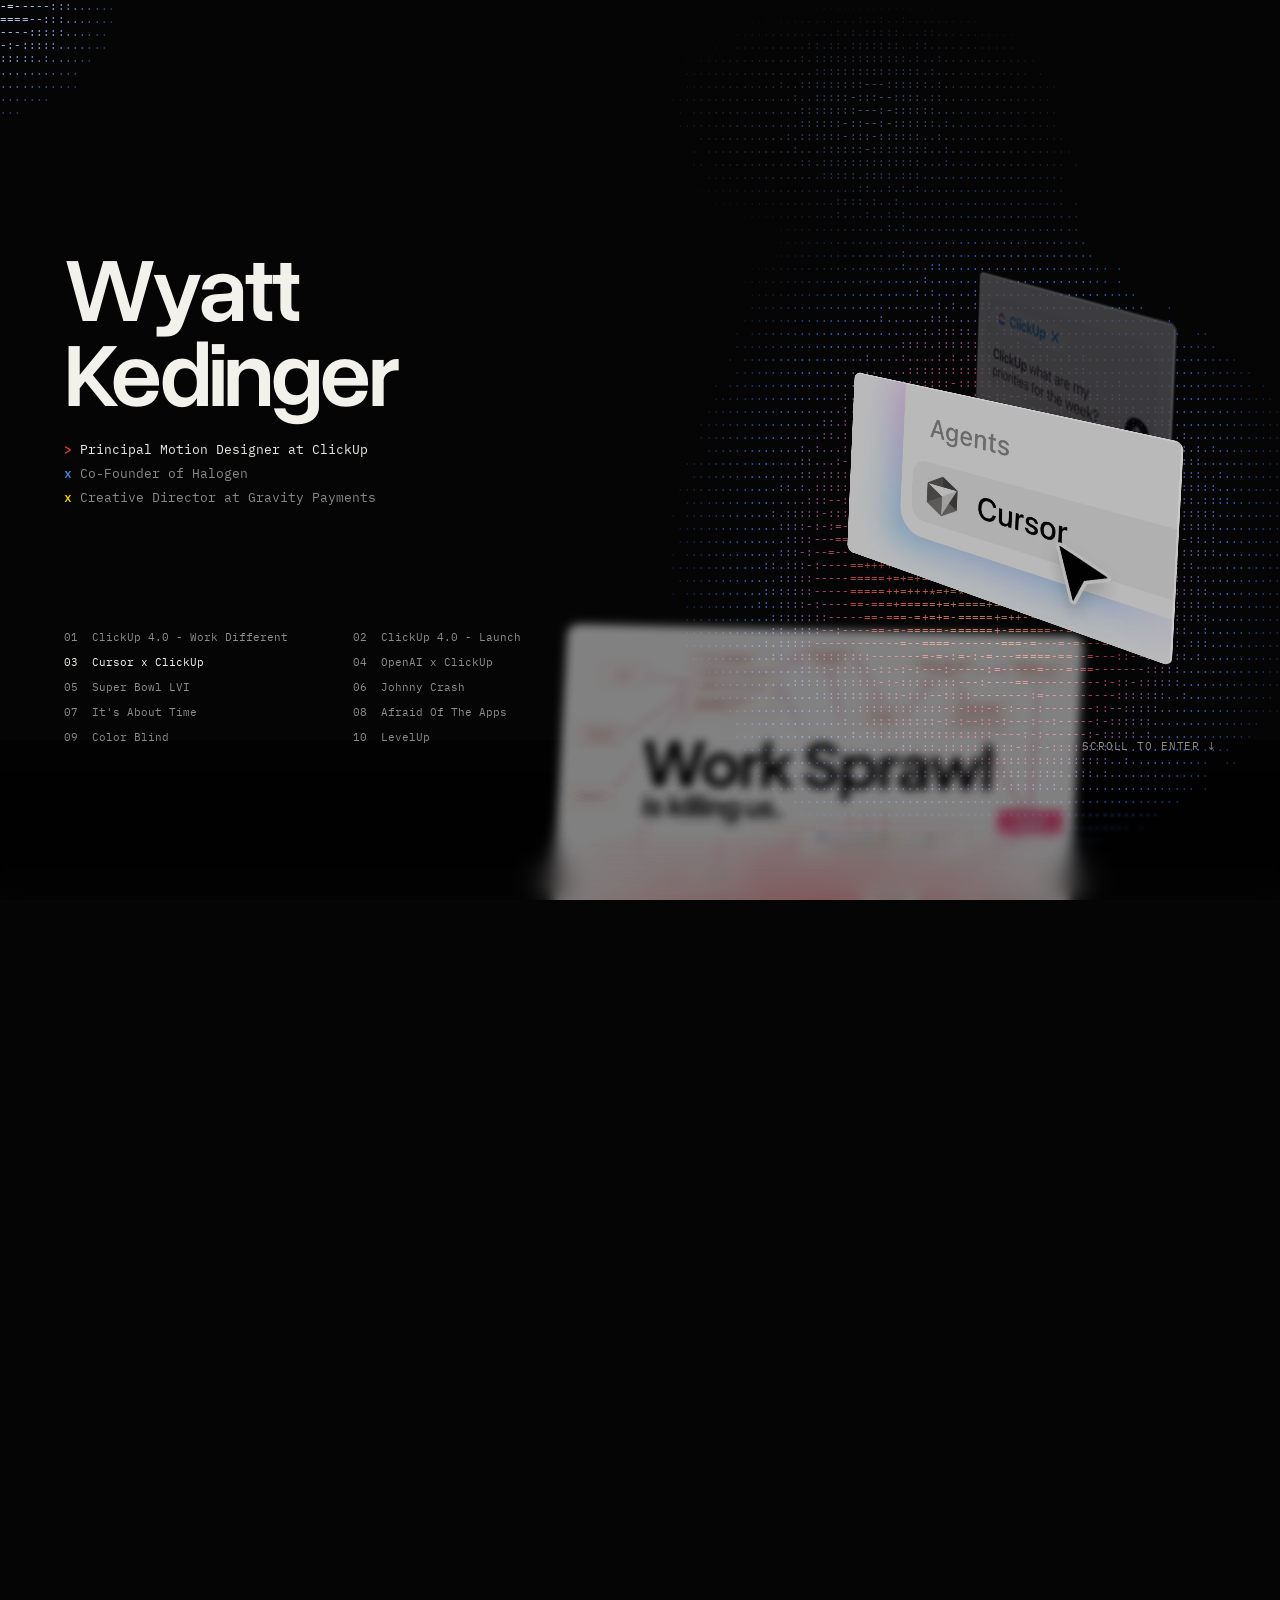
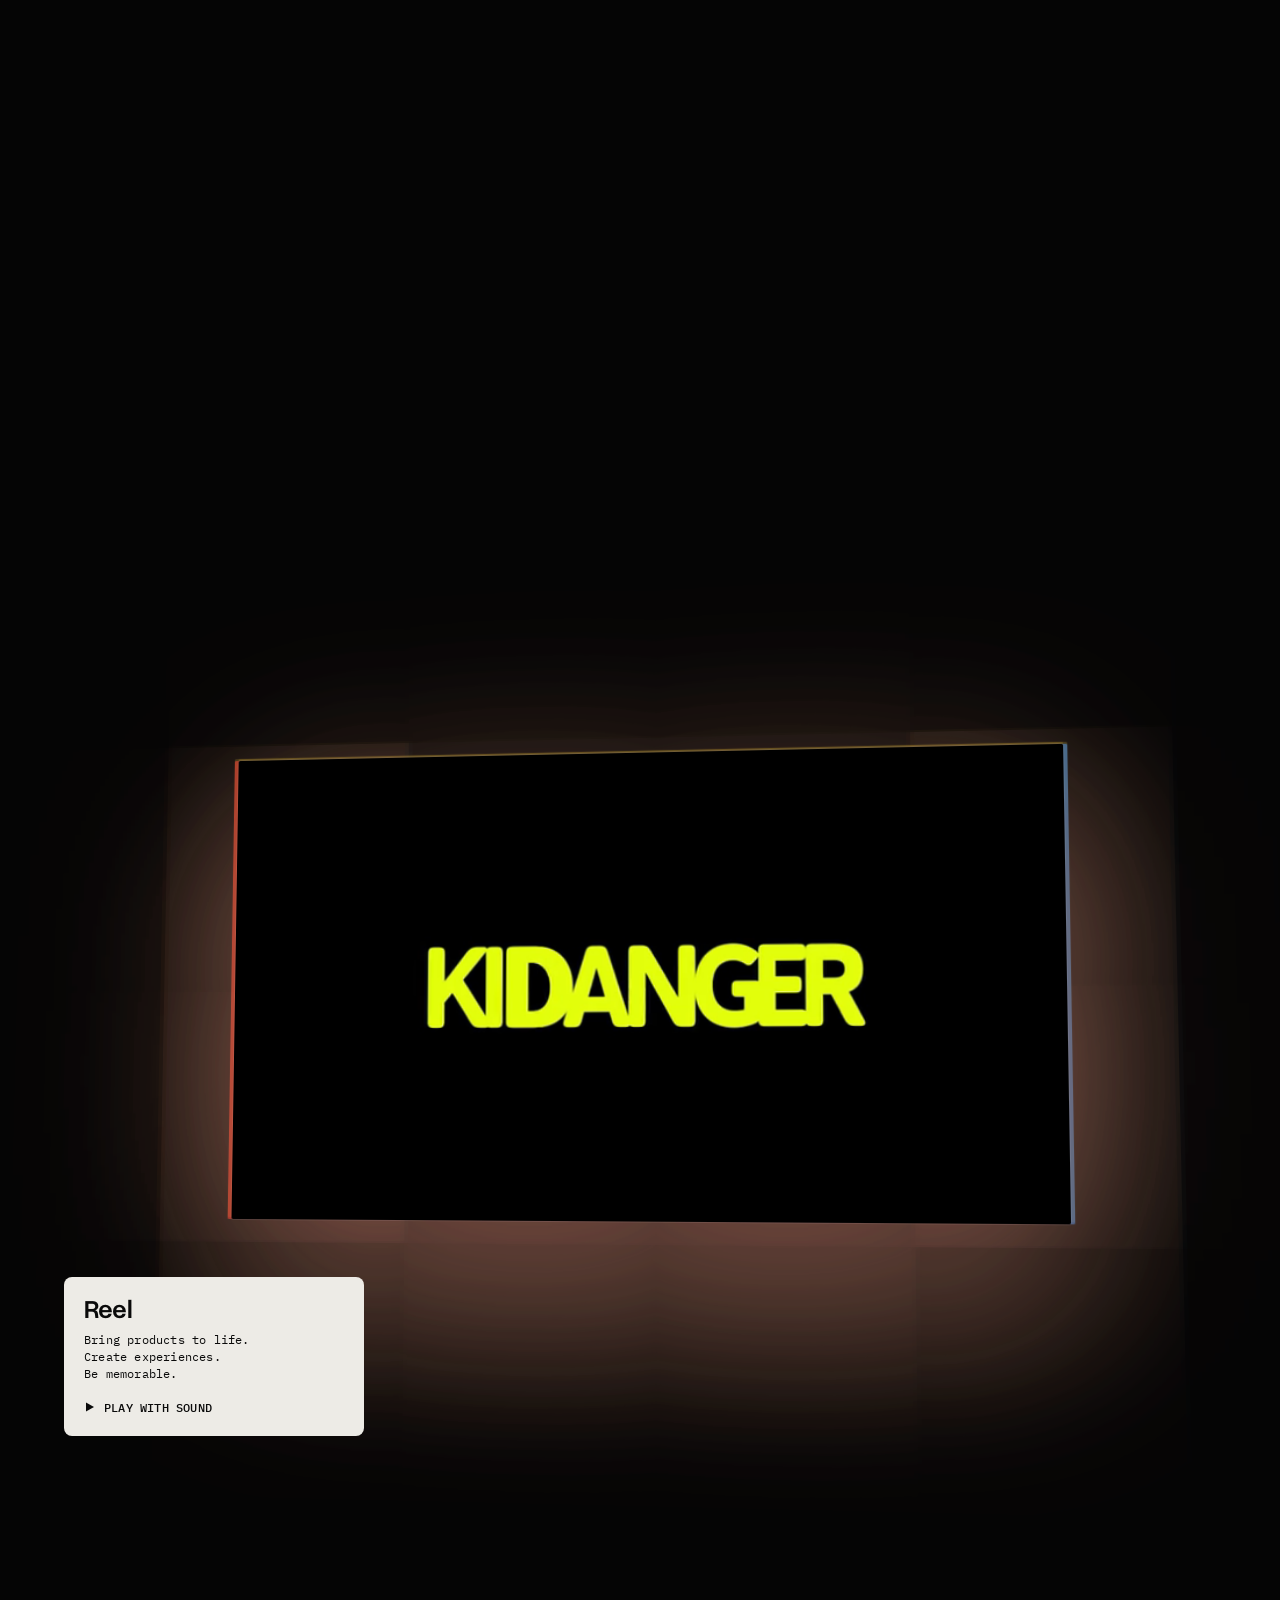
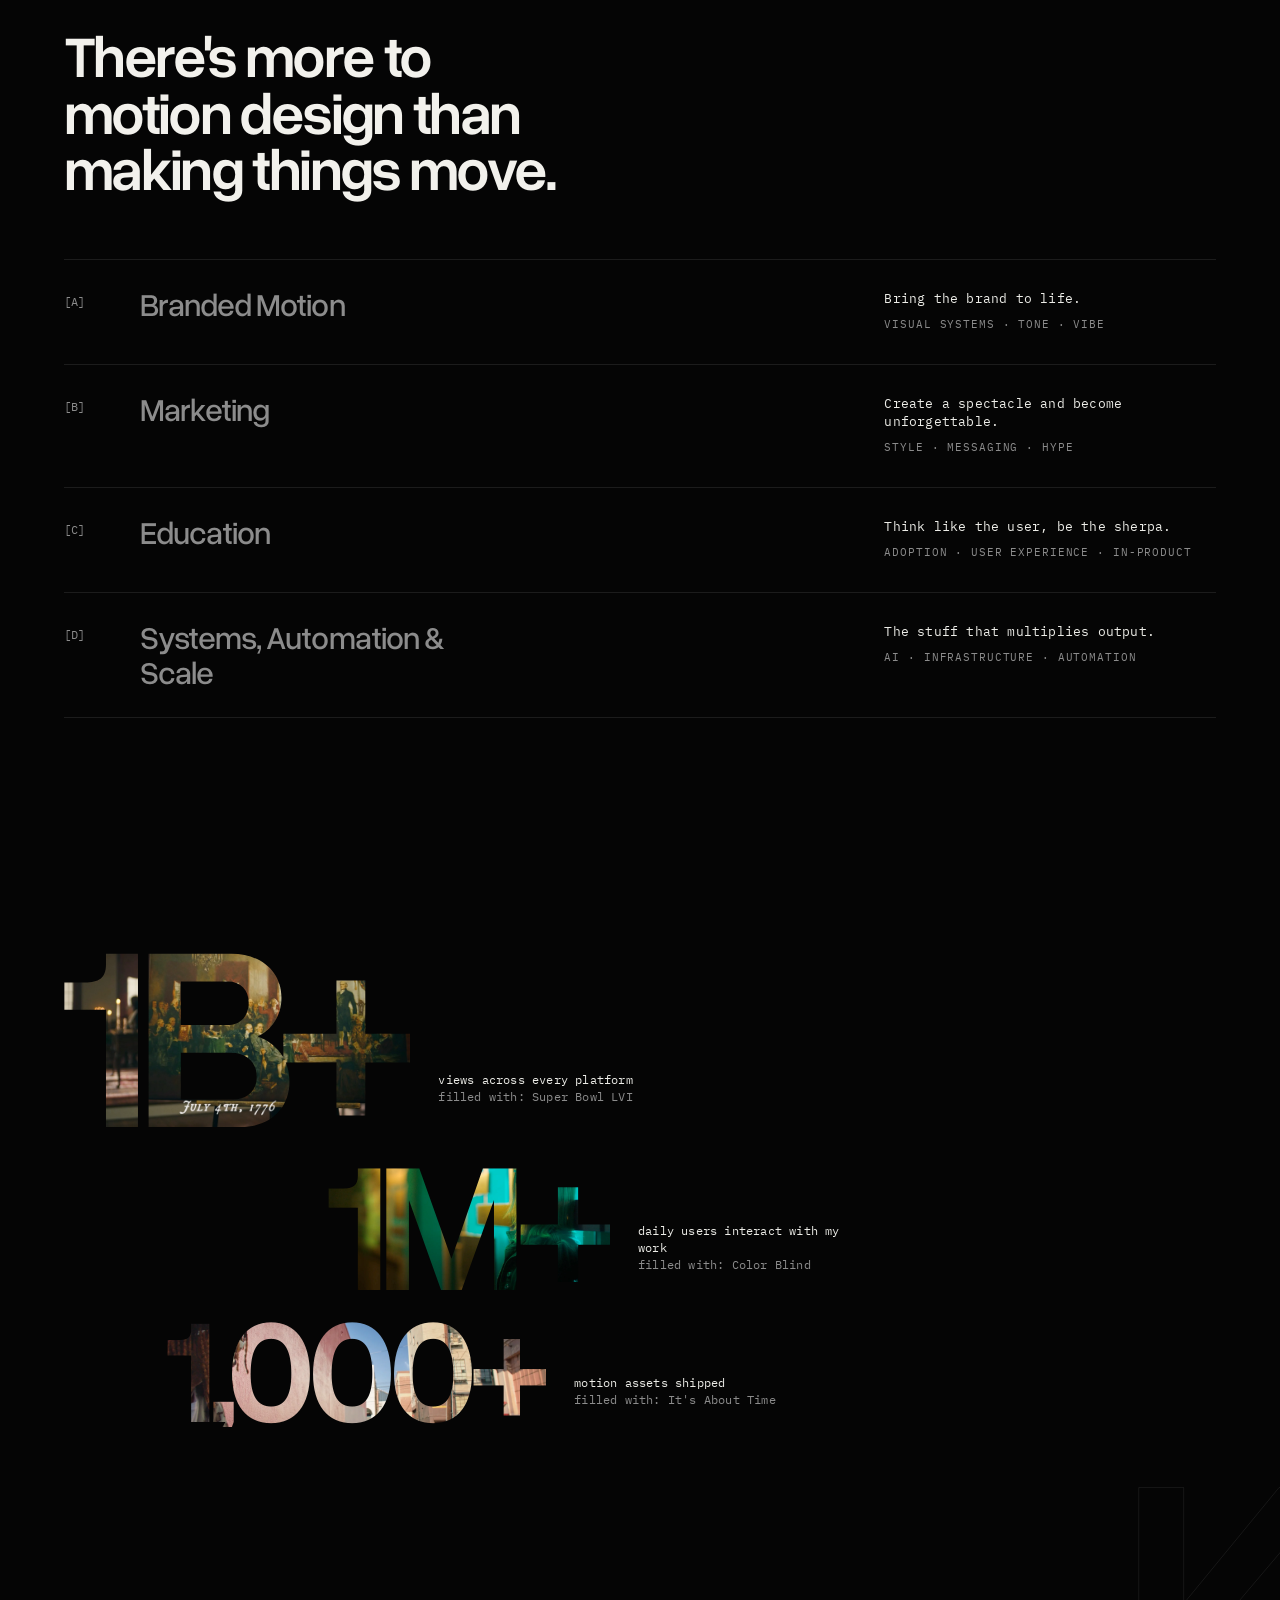
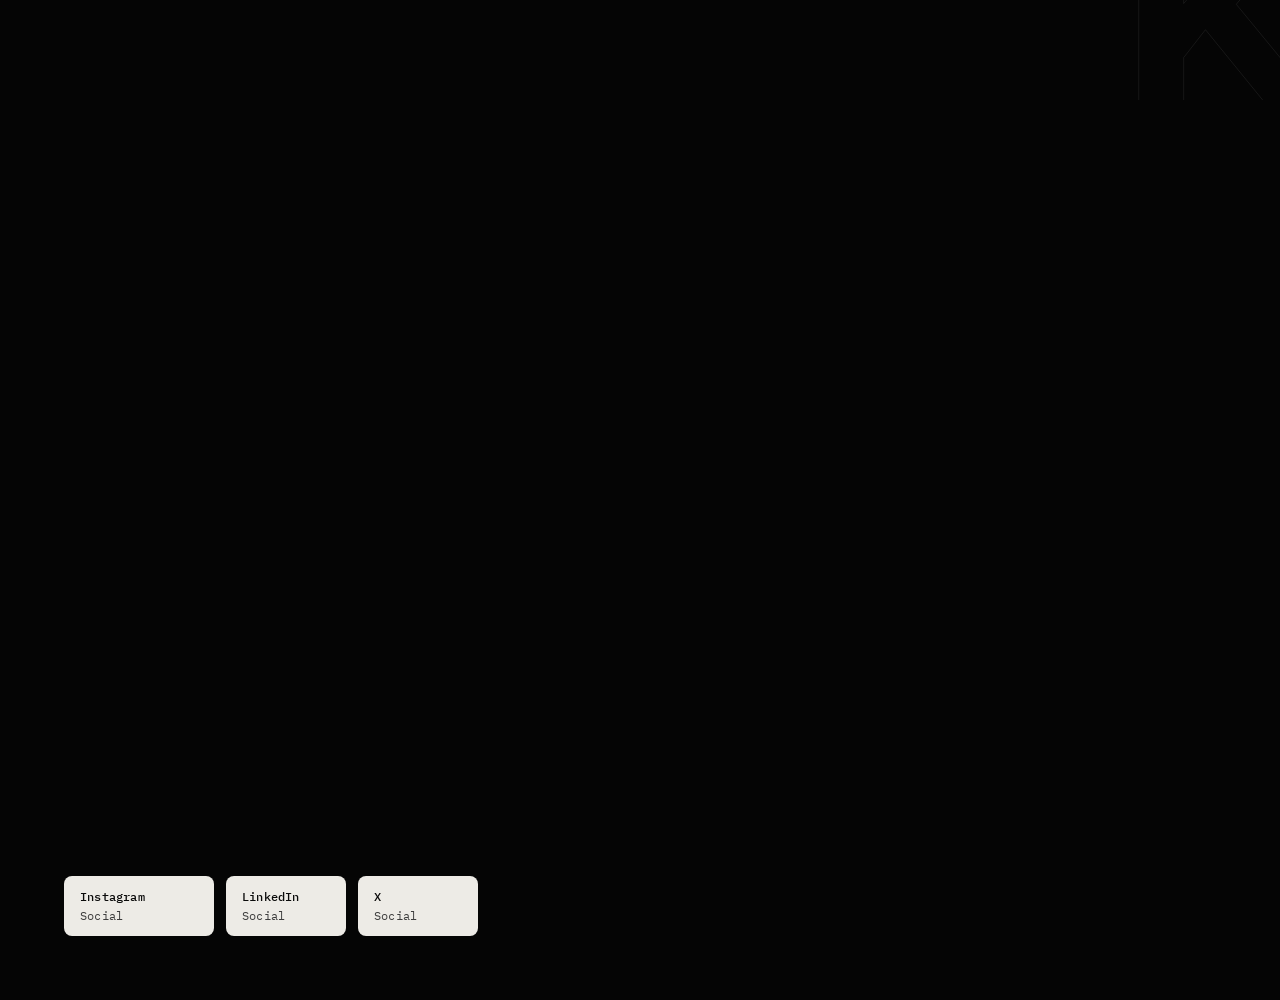
==== commit 97c32563: "Homepage: gentler tile curve, coloured résumé markers, portrait Approach videos, numbers that land a" ====
--- a/index.html
+++ b/index.html
@@ -1 +1 @@
-<!DOCTYPE html><html data-wf-domain="www.wyattkedinger.com" data-wf-page="696c6ad5186a173d71128969" data-wf-site="696c6ad3186a173d71128921" lang="en"><head><meta charset="utf-8"><title>Wyatt K.</title><meta content="Wyatt Kedinger&#x27;s Portfolio" name="description"><meta content="Wyatt K." property="og:title"><meta content="Wyatt Kedinger&#x27;s Portfolio" property="og:description"><meta content="Wyatt K." name="twitter:title"><meta content="Wyatt Kedinger&#x27;s Portfolio" name="twitter:description"><meta property="og:type" content="website"><meta content="summary_large_image" name="twitter:card"><meta content="width=device-width,initial-scale=1" name="viewport"><link href="css/webflow.css?v=24" rel="stylesheet" type="text/css"><link href="css/site.css?v=24" rel="stylesheet"><style>html.w-mod-js:not(.w-mod-ix3) :is(:is(.alert_card,.alert_card) .image,:is(.alert_card,.alert_card) .text-size-regular,.image-parallax,:is(.footer_link,.footer_link) .heading-style-h4,:is(.btn-wrap,.btn-wrap) .btn-bg,:is(.btn-wrap,.btn-wrap) .text-size-regular,:is(.btn-wrap,.btn-wrap) .btn_img,.faq_item .faq_wrap,.faq_item .faq_icon,:is(.services_item,.services_item) .services_number,:is(.services_item,.services_item) .services_tags,:is(.projects_card,.projects_card) .image,:is(.projects_card,.projects_card) .client-logo,:is(.projects_card,.projects_card) .client-logo-wrap,.hero_component :is(.heading,.hero_card),.brand-reveal .copyright,.brand-reveal .heading-style-h1,.brand-reveal,.showreel-wrap){visibility:hidden!important}@media not all and (max-width:479px) and (min-width:0px){@media not all and (max-width:767px) and (min-width:480px){@media not all and (max-width:991px) and (min-width:768px){html.w-mod-js:not(.w-mod-ix3) :is(.footer_component){visibility:hidden!important}}}}</style><script type="text/javascript">!function(o,c){var n=c.documentElement,t=" w-mod-";n.className+=t+"js",("ontouchstart"in o||o.DocumentTouch&&c instanceof DocumentTouch)&&(n.className+=t+"touch")}(window,document)</script><link href="media/Favicon.jpg" rel="shortcut icon" type="image/x-icon"><link href="media/TV_runner-webclip.jpeg" rel="apple-touch-icon"><script type="application/ld+json">{"@context":"https://schema.org","@type":"Person","name":"Wyatt Kedinger","jobTitle":"Principal Motion Designer","url":"https://www.wyattkedinger.com/","sameAs":["https://www.instagram.com/ked.danger","https://www.linkedin.com/in/wyattkedinger/","https://x.com/wyattkedinger"]}</script> <link rel="stylesheet" href="js/lenis.css"> <script src="js/lenis.min.js"></script> <meta name="format-detection" content="telephone=no"><link href="morph/morph.css?v=24" rel="stylesheet"><link rel="preload" as="image" href="images/works/clickup-4-work-different-960.webp" fetchpriority="high"><link rel="preload" as="image" href="images/works/clickup-4-launch-960.webp" fetchpriority="high"><link rel="preload" as="image" href="images/works/cursor-x-clickup-960.webp" fetchpriority="high"><link rel="preload" as="image" href="images/works/openai-x-clickup-960.webp" fetchpriority="high"><link rel="preload" as="font" type="font/woff2" href="fonts/plex-mono-400.woff2" crossorigin></head><body><div class="page-wrapper"><canvas class="room-field" aria-hidden="true"></canvas><header class="room-bar"><span class="room-bar_label" aria-live="polite">Room 01 — Works</span><nav class="room-bar_right" aria-label="Site"><a href="https://youtu.be/hs1KkIHInE4" data-reel="hs1KkIHInE4">Reel</a><a href="#exit" data-exit>Contact</a></nav></header><div class="global-styles w-embed"><style>body{-webkit-font-smoothing:antialiased;-moz-osx-font-smoothing:grayscale;font-smoothing:antialiased;text-rendering:optimizeLegibility}[tabindex]:focus-visible,input[type=file]:focus-visible{outline:.125rem solid #4d65ff;outline-offset:0.125rem}.inherit-color *{color:inherit}.w-richtext>:not(div):first-child,.w-richtext>div:first-child>:first-child{margin-top:0!important}.w-richtext ol li:last-child,.w-richtext ul li:last-child,.w-richtext>:last-child{margin-bottom:0!important}.container-large,.container-medium,.container-small{margin-right:auto!important;margin-left:auto!important}.text-style-3lines{display:-webkit-box;overflow:hidden;-webkit-line-clamp:3;-webkit-box-orient:vertical}.text-style-2lines{display:-webkit-box;overflow:hidden;-webkit-line-clamp:2;-webkit-box-orient:vertical}.display-inlineflex{display:inline-flex}.hide{display:none!important}@media screen and (max-width:991px){.hide,.hide-tablet{display:none!important}}@media screen and (max-width:767px){.hide-mobile-landscape{display:none!important}}@media screen and (max-width:479px){.hide-mobile{display:none!important}}.margin-0{margin:0!important}.padding-0{padding:0!important}.spacing-clean{padding:0!important;margin:0!important}.margin-top{margin-right:0!important;margin-bottom:0!important;margin-left:0!important}.padding-top{padding-right:0!important;padding-bottom:0!important;padding-left:0!important}.margin-right{margin-top:0!important;margin-bottom:0!important;margin-left:0!important}.padding-right{padding-top:0!important;padding-bottom:0!important;padding-left:0!important}.margin-bottom{margin-top:0!important;margin-right:0!important;margin-left:0!important}.padding-bottom{padding-top:0!important;padding-right:0!important;padding-left:0!important}.margin-left{margin-top:0!important;margin-right:0!important;margin-bottom:0!important}.padding-left{padding-top:0!important;padding-right:0!important;padding-bottom:0!important}.margin-horizontal{margin-top:0!important;margin-bottom:0!important}.padding-horizontal{padding-top:0!important;padding-bottom:0!important}.margin-vertical{margin-right:0!important;margin-left:0!important}.padding-vertical{padding-right:0!important;padding-left:0!important}.alert_content{display:-webkit-box;-webkit-line-clamp:3;-webkit-box-orient:vertical}.menu-open{overflow-x:hidden}.alert-open{overflow-x:hidden}::-webkit-scrollbar{display:none}</style></div><div style="--blur:1rem;--ratio:2" class="progressive-blur_wrap"><div style="--i:6" class="progressive-blur_panel is-1"></div><div style="--i:5" class="progressive-blur_panel is-2"></div><div style="--i:4" class="progressive-blur_panel is-3"></div><div style="--i:3" class="progressive-blur_panel is-4"></div><div style="--i:2" class="progressive-blur_panel is-5"></div><div style="--i:1" class="progressive-blur_panel is-6"></div><div style="--i:1" class="progressive-blur_panel is-7"></div><div style="--i:1" class="progressive-blur_panel is-8"></div><div style="--i:1" class="progressive-blur_panel is-9"></div><div style="--i:1" class="progressive-blur_panel is-10"></div></div><main class="main-wrapper"><div class="morph-pin" data-room="Room 01 — Works"><div class="morph-sticky"><div id="morph-root"></div></div></div><section class="room room-proj" id="reel" data-room="Room 02 — Reel" data-bar="nav"> <div class="proj"> <a class="proj_screen" href="https://youtu.be/hs1KkIHInE4" data-reel="hs1KkIHInE4" aria-label="Play the reel with sound"> <video data-lazy muted loop playsinline preload="none" poster="media/REEL_V01_poster.0000000.jpg"><source data-src="media/REEL_V01_mp4.mp4" type="video/mp4"><source data-src="media/REEL_V01_webm.webm" type="video/webm"></video> </a> </div> <div class="placard proj_label"> <h2 class="placard_title">Reel</h2> <span>Bring products to life.<br>Create experiences.<br>Be memorable.</span> <a class="placard_link" href="https://youtu.be/hs1KkIHInE4" data-reel="hs1KkIHInE4"><svg width="12" height="12" viewBox="0 0 12 12" aria-hidden="true"><path d="M2 1.5v9l8-4.5z" fill="currentColor"/></svg>Play with sound</a> </div> </section> <section class="room room-approach" id="approach" data-room="Room 03 — Approach" data-bar="nav"> <h2 class="room_statement">There's more to motion design than making things move.</h2> <ol class="approach_list"> <li class="approach_row" data-k="0"> <span class="approach_n">[A]</span> <span class="approach_name">Branded Motion</span> <span class="approach_slot"><span class="approach_card"><video data-lazy data-manual muted loop playsinline preload="none" poster="media/BRAND_V01_1_poster.0000000.jpg"><source data-src="media/BRAND_V01_1_mp4.mp4" type="video/mp4"><source data-src="media/BRAND_V01_1_webm.webm" type="video/webm"></video></span></span> <span class="approach_text"><span class="approach_desc">Bring the brand to life.</span><span class="approach_tags">Visual systems · Tone · Vibe</span></span> </li> <li class="approach_row" data-k="1"> <span class="approach_n">[B]</span> <span class="approach_name">Marketing</span> <span class="approach_slot"><span class="approach_card"><video data-lazy data-manual muted loop playsinline preload="none" poster="media/homepage3_poster.0000000.jpg"><source data-src="media/homepage3_mp4.mp4" type="video/mp4"><source data-src="media/homepage3_webm.webm" type="video/webm"></video></span></span> <span class="approach_text"><span class="approach_desc">Create a spectacle and become unforgettable.</span><span class="approach_tags">Style · Messaging · Hype</span></span> </li> <li class="approach_row" data-k="2"> <span class="approach_n">[C]</span> <span class="approach_name">Education</span> <span class="approach_slot"><span class="approach_card"><video data-lazy data-manual muted loop playsinline preload="none" poster="media/EDUCATION_V01_poster.0000000.jpg"><source data-src="media/EDUCATION_V01_mp4.mp4" type="video/mp4"><source data-src="media/EDUCATION_V01_webm.webm" type="video/webm"></video></span></span> <span class="approach_text"><span class="approach_desc">Think like the user, be the sherpa.</span><span class="approach_tags">Adoption · User experience · In-product</span></span> </li> <li class="approach_row" data-k="3"> <span class="approach_n">[D]</span> <span class="approach_name">Systems, Automation &amp; Scale</span> <span class="approach_slot"><span class="approach_card"><video data-lazy data-manual muted loop playsinline preload="none" poster="media/AUTOMATION_V02_poster.0000000.jpg"><source data-src="media/AUTOMATION_V02_mp4.mp4" type="video/mp4"><source data-src="media/AUTOMATION_V02_webm.webm" type="video/webm"></video></span></span> <span class="approach_text"><span class="approach_desc">The stuff that multiplies output.</span><span class="approach_tags">AI · Infrastructure · Automation</span></span> </li> </ol> </section> <section class="room room-reach" id="reach" data-room="Room 04 — Reach" data-bar="text:The numbers are cut from the work"> <div class="reach"> <div class="reach_row"> <span class="reach_fig reach_fig-1" aria-hidden="true" data-count="1000000000">1B+</span> <p class="reach_cap"><span class="sr-only">1B+ </span>views across every platform<br><span class="reach_src">filled with: Super Bowl LVI</span></p> </div> <div class="reach_row reach_row-2"> <span class="reach_fig reach_fig-2" aria-hidden="true" data-count="1000000">1M+</span> <p class="reach_cap"><span class="sr-only">1M+ </span>daily users interact with my work<br><span class="reach_src">filled with: Color Blind</span></p> </div> <div class="reach_row reach_row-3"> <span class="reach_fig reach_fig-3" aria-hidden="true" data-count="1000">1,000+</span> <p class="reach_cap"><span class="sr-only">1,000+ </span>motion assets shipped<br><span class="reach_src">filled with: It's About Time</span></p> </div> </div> <span class="reach_ghost" aria-hidden="true">K</span> </section> <section class="room room-exit" id="exit" data-room="Exit" data-bar="text:© Wyatt Kedinger"> <h2 class="exit_name"><span class="sr-only">Wyatt K</span></h2> <nav class="exit_links" aria-label="Contact"> <a class="placard placard-link" href="https://www.instagram.com/ked.danger"><span class="placard_t">Instagram</span><span class="placard_s">Social</span></a> <a class="placard placard-link" href="https://www.linkedin.com/in/wyattkedinger/"><span class="placard_t">LinkedIn</span><span class="placard_s">Social</span></a> <a class="placard placard-link" href="https://x.com/wyattkedinger"><span class="placard_t">X</span><span class="placard_s">Social</span></a> </nav> </section> </main></div><script src="js/gsap.min.js" type="text/javascript"></script><script src="js/ScrollTrigger.min.js" type="text/javascript"></script><script src="js/SplitText.min.js" type="text/javascript"></script><script type="text/javascript">gsap.registerPlugin(ScrollTrigger,SplitText)</script><script>const lenis=new Lenis;window.lenis=lenis,lenis.on("scroll",ScrollTrigger.update),gsap.ticker.add(e=>{lenis.raf(1e3*e)}),gsap.ticker.lagSmoothing(0)</script> <style>.wk-wrap{position:absolute;inset:0;overflow:hidden;pointer-events:none;z-index:0}.wk-l{position:absolute;left:0;right:0;bottom:0;background-image:var(--wk-img);background-repeat:no-repeat;background-size:cover}.wk-back{height:62%;opacity:.5;transform:translate3d(0,25px,0) scaleX(-1);filter:blur(3px);will-change:transform,filter;background-position:center bottom}.wk-front{height:60%;transform-origin:31.25% 0%;filter:blur(0);will-change:transform,filter;z-index:1;background-position:left bottom}@media (prefers-reduced-motion:reduce){.wk-front{transform:translate3d(18.75%,-22px,0) scale(1.6)!important}}</style> <style>a.btn-wrap[href="/contact"],a.credits_link[href*=lucas-gusso],a.credits_link[href="/changelog"],a.credits_link[href="/license"],a.credits_link[href="/style-guide"],a.footer_link[href="/about"],a.footer_link[href="/contact"],a.menu_link[href="/about"],a.menu_link[href="/blog"],a.menu_link[href="/contact"],a[href="/notifications"]{display:none!important}</style> <script src="js/vendor/react.production.min.js"></script><script src="js/vendor/react-dom.production.min.js"></script><script src="morph/works.js?v=24"></script><script src="morph/boot.js?v=24"></script><script src="morph/morph.js?v=24"></script><script src="js/room.js?v=24"></script><script src="js/site.js?v=24"></script></body></html>+<!DOCTYPE html><html data-wf-domain="www.wyattkedinger.com" data-wf-page="696c6ad5186a173d71128969" data-wf-site="696c6ad3186a173d71128921" lang="en"><head><meta charset="utf-8"><title>Wyatt K.</title><meta content="Wyatt Kedinger&#x27;s Portfolio" name="description"><meta content="Wyatt K." property="og:title"><meta content="Wyatt Kedinger&#x27;s Portfolio" property="og:description"><meta content="Wyatt K." name="twitter:title"><meta content="Wyatt Kedinger&#x27;s Portfolio" name="twitter:description"><meta property="og:type" content="website"><meta content="summary_large_image" name="twitter:card"><meta content="width=device-width,initial-scale=1" name="viewport"><link href="css/webflow.css?v=25" rel="stylesheet" type="text/css"><link href="css/site.css?v=25" rel="stylesheet"><style>html.w-mod-js:not(.w-mod-ix3) :is(:is(.alert_card,.alert_card) .image,:is(.alert_card,.alert_card) .text-size-regular,.image-parallax,:is(.footer_link,.footer_link) .heading-style-h4,:is(.btn-wrap,.btn-wrap) .btn-bg,:is(.btn-wrap,.btn-wrap) .text-size-regular,:is(.btn-wrap,.btn-wrap) .btn_img,.faq_item .faq_wrap,.faq_item .faq_icon,:is(.services_item,.services_item) .services_number,:is(.services_item,.services_item) .services_tags,:is(.projects_card,.projects_card) .image,:is(.projects_card,.projects_card) .client-logo,:is(.projects_card,.projects_card) .client-logo-wrap,.hero_component :is(.heading,.hero_card),.brand-reveal .copyright,.brand-reveal .heading-style-h1,.brand-reveal,.showreel-wrap){visibility:hidden!important}@media not all and (max-width:479px) and (min-width:0px){@media not all and (max-width:767px) and (min-width:480px){@media not all and (max-width:991px) and (min-width:768px){html.w-mod-js:not(.w-mod-ix3) :is(.footer_component){visibility:hidden!important}}}}</style><script type="text/javascript">!function(o,c){var n=c.documentElement,t=" w-mod-";n.className+=t+"js",("ontouchstart"in o||o.DocumentTouch&&c instanceof DocumentTouch)&&(n.className+=t+"touch")}(window,document)</script><link href="media/Favicon.jpg" rel="shortcut icon" type="image/x-icon"><link href="media/TV_runner-webclip.jpeg" rel="apple-touch-icon"><script type="application/ld+json">{"@context":"https://schema.org","@type":"Person","name":"Wyatt Kedinger","jobTitle":"Principal Motion Designer","url":"https://www.wyattkedinger.com/","sameAs":["https://www.instagram.com/ked.danger","https://www.linkedin.com/in/wyattkedinger/","https://x.com/wyattkedinger"]}</script> <link rel="stylesheet" href="js/lenis.css"> <script src="js/lenis.min.js"></script> <meta name="format-detection" content="telephone=no"><link href="morph/morph.css?v=25" rel="stylesheet"><link rel="preload" as="image" href="images/works/clickup-4-work-different-960.webp" fetchpriority="high"><link rel="preload" as="image" href="images/works/clickup-4-launch-960.webp" fetchpriority="high"><link rel="preload" as="image" href="images/works/cursor-x-clickup-960.webp" fetchpriority="high"><link rel="preload" as="image" href="images/works/openai-x-clickup-960.webp" fetchpriority="high"><link rel="preload" as="font" type="font/woff2" href="fonts/plex-mono-400.woff2" crossorigin></head><body><div class="page-wrapper"><canvas class="room-field" aria-hidden="true"></canvas><header class="room-bar"><span class="room-bar_label" aria-live="polite">Room 01 — Works</span><nav class="room-bar_right" aria-label="Site"><a href="https://youtu.be/hs1KkIHInE4" data-reel="hs1KkIHInE4">Reel</a><a href="#exit" data-exit>Contact</a></nav></header><div class="global-styles w-embed"><style>body{-webkit-font-smoothing:antialiased;-moz-osx-font-smoothing:grayscale;font-smoothing:antialiased;text-rendering:optimizeLegibility}[tabindex]:focus-visible,input[type=file]:focus-visible{outline:.125rem solid #4d65ff;outline-offset:0.125rem}.inherit-color *{color:inherit}.w-richtext>:not(div):first-child,.w-richtext>div:first-child>:first-child{margin-top:0!important}.w-richtext ol li:last-child,.w-richtext ul li:last-child,.w-richtext>:last-child{margin-bottom:0!important}.container-large,.container-medium,.container-small{margin-right:auto!important;margin-left:auto!important}.text-style-3lines{display:-webkit-box;overflow:hidden;-webkit-line-clamp:3;-webkit-box-orient:vertical}.text-style-2lines{display:-webkit-box;overflow:hidden;-webkit-line-clamp:2;-webkit-box-orient:vertical}.display-inlineflex{display:inline-flex}.hide{display:none!important}@media screen and (max-width:991px){.hide,.hide-tablet{display:none!important}}@media screen and (max-width:767px){.hide-mobile-landscape{display:none!important}}@media screen and (max-width:479px){.hide-mobile{display:none!important}}.margin-0{margin:0!important}.padding-0{padding:0!important}.spacing-clean{padding:0!important;margin:0!important}.margin-top{margin-right:0!important;margin-bottom:0!important;margin-left:0!important}.padding-top{padding-right:0!important;padding-bottom:0!important;padding-left:0!important}.margin-right{margin-top:0!important;margin-bottom:0!important;margin-left:0!important}.padding-right{padding-top:0!important;padding-bottom:0!important;padding-left:0!important}.margin-bottom{margin-top:0!important;margin-right:0!important;margin-left:0!important}.padding-bottom{padding-top:0!important;padding-right:0!important;padding-left:0!important}.margin-left{margin-top:0!important;margin-right:0!important;margin-bottom:0!important}.padding-left{padding-top:0!important;padding-right:0!important;padding-bottom:0!important}.margin-horizontal{margin-top:0!important;margin-bottom:0!important}.padding-horizontal{padding-top:0!important;padding-bottom:0!important}.margin-vertical{margin-right:0!important;margin-left:0!important}.padding-vertical{padding-right:0!important;padding-left:0!important}.alert_content{display:-webkit-box;-webkit-line-clamp:3;-webkit-box-orient:vertical}.menu-open{overflow-x:hidden}.alert-open{overflow-x:hidden}::-webkit-scrollbar{display:none}</style></div><div style="--blur:1rem;--ratio:2" class="progressive-blur_wrap"><div style="--i:6" class="progressive-blur_panel is-1"></div><div style="--i:5" class="progressive-blur_panel is-2"></div><div style="--i:4" class="progressive-blur_panel is-3"></div><div style="--i:3" class="progressive-blur_panel is-4"></div><div style="--i:2" class="progressive-blur_panel is-5"></div><div style="--i:1" class="progressive-blur_panel is-6"></div><div style="--i:1" class="progressive-blur_panel is-7"></div><div style="--i:1" class="progressive-blur_panel is-8"></div><div style="--i:1" class="progressive-blur_panel is-9"></div><div style="--i:1" class="progressive-blur_panel is-10"></div></div><main class="main-wrapper"><div class="morph-pin" data-room="Room 01 — Works"><div class="morph-sticky"><div id="morph-root"></div></div></div><section class="room room-proj" id="reel" data-room="Room 02 — Reel" data-bar="nav"> <div class="proj"> <a class="proj_screen" href="https://youtu.be/hs1KkIHInE4" data-reel="hs1KkIHInE4" aria-label="Play the reel with sound"> <video data-lazy muted loop playsinline preload="none" poster="media/REEL_V01_poster.0000000.jpg"><source data-src="media/REEL_V01_mp4.mp4" type="video/mp4"><source data-src="media/REEL_V01_webm.webm" type="video/webm"></video> </a> </div> <div class="placard proj_label"> <h2 class="placard_title">Reel</h2> <span>Bring products to life.<br>Create experiences.<br>Be memorable.</span> <a class="placard_link" href="https://youtu.be/hs1KkIHInE4" data-reel="hs1KkIHInE4"><svg width="12" height="12" viewBox="0 0 12 12" aria-hidden="true"><path d="M2 1.5v9l8-4.5z" fill="currentColor"/></svg>Play with sound</a> </div> </section> <section class="room room-approach" id="approach" data-room="Room 03 — Approach" data-bar="nav"> <h2 class="room_statement">There's more to motion design than making things move.</h2> <ol class="approach_list"> <li class="approach_row" data-k="0"> <span class="approach_n">[A]</span> <span class="approach_name">Branded Motion</span> <span class="approach_slot"><span class="approach_card"><video data-lazy data-manual muted loop playsinline preload="none" poster="media/BRAND_V01_1_poster.0000000.jpg"><source data-src="media/BRAND_V01_1_mp4.mp4" type="video/mp4"><source data-src="media/BRAND_V01_1_webm.webm" type="video/webm"></video></span></span> <span class="approach_text"><span class="approach_desc">Bring the brand to life.</span><span class="approach_tags">Visual systems · Tone · Vibe</span></span> </li> <li class="approach_row" data-k="1"> <span class="approach_n">[B]</span> <span class="approach_name">Marketing</span> <span class="approach_slot"><span class="approach_card" style="aspect-ratio:406/720"><video data-lazy data-manual muted loop playsinline preload="none" poster="media/homepage3_poster.0000000.jpg"><source data-src="media/homepage3_mp4.mp4" type="video/mp4"><source data-src="media/homepage3_webm.webm" type="video/webm"></video></span></span> <span class="approach_text"><span class="approach_desc">Create a spectacle and become unforgettable.</span><span class="approach_tags">Style · Messaging · Hype</span></span> </li> <li class="approach_row" data-k="2"> <span class="approach_n">[C]</span> <span class="approach_name">Education</span> <span class="approach_slot"><span class="approach_card"><video data-lazy data-manual muted loop playsinline preload="none" poster="media/EDUCATION_V01_poster.0000000.jpg"><source data-src="media/EDUCATION_V01_mp4.mp4" type="video/mp4"><source data-src="media/EDUCATION_V01_webm.webm" type="video/webm"></video></span></span> <span class="approach_text"><span class="approach_desc">Think like the user, be the sherpa.</span><span class="approach_tags">Adoption · User experience · In-product</span></span> </li> <li class="approach_row" data-k="3"> <span class="approach_n">[D]</span> <span class="approach_name">Systems, Automation &amp; Scale</span> <span class="approach_slot"><span class="approach_card"><video data-lazy data-manual muted loop playsinline preload="none" poster="media/AUTOMATION_V02_poster.0000000.jpg"><source data-src="media/AUTOMATION_V02_mp4.mp4" type="video/mp4"><source data-src="media/AUTOMATION_V02_webm.webm" type="video/webm"></video></span></span> <span class="approach_text"><span class="approach_desc">The stuff that multiplies output.</span><span class="approach_tags">AI · Infrastructure · Automation</span></span> </li> </ol> </section> <section class="room room-reach" id="reach" data-room="Room 04 — Reach" data-bar="text:The numbers are cut from the work"> <div class="reach"> <div class="reach_row"> <span class="reach_fig reach_fig-1" aria-hidden="true" data-count="1000000000">1B+</span> <p class="reach_cap"><span class="sr-only">1B+ </span>views across every platform<br><span class="reach_src">filled with: Super Bowl LVI</span></p> </div> <div class="reach_row reach_row-2"> <span class="reach_fig reach_fig-2" aria-hidden="true" data-count="1000000">1M+</span> <p class="reach_cap"><span class="sr-only">1M+ </span>daily users interact with my work<br><span class="reach_src">filled with: Color Blind</span></p> </div> <div class="reach_row reach_row-3"> <span class="reach_fig reach_fig-3" aria-hidden="true" data-count="1000">1,000+</span> <p class="reach_cap"><span class="sr-only">1,000+ </span>motion assets shipped<br><span class="reach_src">filled with: It's About Time</span></p> </div> </div> <span class="reach_ghost" aria-hidden="true">K</span> </section> <section class="room room-exit" id="exit" data-room="Exit" data-bar="text:© Wyatt Kedinger"> <h2 class="exit_name"><span class="sr-only">Wyatt K</span></h2> <nav class="exit_links" aria-label="Contact"> <a class="placard placard-link" href="https://www.instagram.com/ked.danger"><span class="placard_t">Instagram</span><span class="placard_s">Social</span></a> <a class="placard placard-link" href="https://www.linkedin.com/in/wyattkedinger/"><span class="placard_t">LinkedIn</span><span class="placard_s">Social</span></a> <a class="placard placard-link" href="https://x.com/wyattkedinger"><span class="placard_t">X</span><span class="placard_s">Social</span></a> </nav> </section> </main></div><script src="js/gsap.min.js" type="text/javascript"></script><script src="js/ScrollTrigger.min.js" type="text/javascript"></script><script src="js/SplitText.min.js" type="text/javascript"></script><script type="text/javascript">gsap.registerPlugin(ScrollTrigger,SplitText)</script><script>const lenis=new Lenis;window.lenis=lenis,lenis.on("scroll",ScrollTrigger.update),gsap.ticker.add(e=>{lenis.raf(1e3*e)}),gsap.ticker.lagSmoothing(0)</script> <style>.wk-wrap{position:absolute;inset:0;overflow:hidden;pointer-events:none;z-index:0}.wk-l{position:absolute;left:0;right:0;bottom:0;background-image:var(--wk-img);background-repeat:no-repeat;background-size:cover}.wk-back{height:62%;opacity:.5;transform:translate3d(0,25px,0) scaleX(-1);filter:blur(3px);will-change:transform,filter;background-position:center bottom}.wk-front{height:60%;transform-origin:31.25% 0%;filter:blur(0);will-change:transform,filter;z-index:1;background-position:left bottom}@media (prefers-reduced-motion:reduce){.wk-front{transform:translate3d(18.75%,-22px,0) scale(1.6)!important}}</style> <style>a.btn-wrap[href="/contact"],a.credits_link[href*=lucas-gusso],a.credits_link[href="/changelog"],a.credits_link[href="/license"],a.credits_link[href="/style-guide"],a.footer_link[href="/about"],a.footer_link[href="/contact"],a.menu_link[href="/about"],a.menu_link[href="/blog"],a.menu_link[href="/contact"],a[href="/notifications"]{display:none!important}</style> <script src="js/vendor/react.production.min.js"></script><script src="js/vendor/react-dom.production.min.js"></script><script src="morph/works.js?v=25"></script><script src="morph/boot.js?v=25"></script><script src="morph/morph.js?v=25"></script><script src="js/room.js?v=25"></script><script src="js/site.js?v=25"></script></body></html>
--- a/css/webflow.css
+++ b/css/webflow.css
@@ -1 +1 @@
-html{-webkit-text-size-adjust:100%;-ms-text-size-adjust:100%;font-family:sans-serif}body{margin:0}aside,header,main,nav,section{display:block}canvas,video{vertical-align:baseline;display:inline-block}[hidden]{display:none}a{background-color:#0000}a:active,a:hover{outline:0}b{font-weight:700}h1{margin:.67em 0;font-size:2em}sub{vertical-align:baseline;font-size:75%;line-height:0;position:relative;bottom:-.25em}img{border:0}svg:not(:root){overflow:hidden}hr{box-sizing:content-box;height:0}pre{font-family:monospace;font-size:1em;overflow:auto}button,input{color:inherit;font:inherit;margin:0}button{text-transform:none;overflow:visible}button,html input[type=button]{-webkit-appearance:button;cursor:pointer}button::-moz-focus-inner,input::-moz-focus-inner{border:0;padding:0}input{line-height:normal}th{padding:0}.w-icon-slider-right:before{content:""}.w-icon-slider-left:before{content:""}.w-icon-nav-menu:before{content:""}.w-icon-arrow-down:before,.w-icon-dropdown-toggle:before{content:""}.w-icon-file-upload-remove:before{content:""}.w-icon-file-upload-icon:before{content:""}*{box-sizing:border-box}html{height:100%}body{color:#333;background-color:#fff;min-height:100%;margin:0;font-family:Arial,sans-serif;font-size:14px;line-height:20px}img{vertical-align:middle;max-width:100%;display:inline-block}html.w-mod-touch *{background-attachment:scroll!important}.w-block{display:block}.w-inline-block{max-width:100%;display:inline-block}.w-clearfix:before,.w-clearfix:after{content:" ";grid-area:1/1/2/2;display:table}.w-clearfix:after{clear:both}.w-hidden{display:none}.w-button{color:#fff;line-height:inherit;cursor:pointer;background-color:#3898ec;border:0;border-radius:0;padding:9px 15px;text-decoration:none;display:inline-block}input.w-button{-webkit-appearance:button}.w-popover{position-anchor:none}:where(.w-popover[data-w-popover-backdrop-animated])::backdrop{animation:var(--w-backdrop-animation,none)}.w-popover-mask{opacity:0!important;clip-path:none!important;pointer-events:auto!important;border:0!important;width:auto!important;max-width:none!important;height:auto!important;max-height:none!important;margin:0!important;padding:0!important;position:fixed!important;inset:0!important;transform:none!important}.w-popover-mask[popover]{translate:none!important;rotate:none!important;scale:none!important}.w-popover-mask::backdrop{display:none!important}.w-popover-mask:not(:popover-open){display:none!important}@supports not selector(:popover-open){.w-popover-mask{display:none!important}}.w-popover[popover]:not(:popover-open){display:none}.w-modal:not([open]):not([popover]){display:none}.w-modal[popover]:not(:popover-open){display:none}.w-code-block{margin:unset}pre.w-code-block code{all:inherit}pre.w-code-block code>span{display:block!important}.w-optimization{display:contents}.w-webflow-badge,.w-webflow-badge>img{box-sizing:unset;width:unset;height:unset;max-height:unset;max-width:unset;min-height:unset;min-width:unset;margin:unset;padding:unset;float:unset;clear:unset;border:unset;border-radius:unset;background:unset;background-image:unset;background-position:unset;background-size:unset;background-repeat:unset;background-origin:unset;background-clip:unset;background-attachment:unset;background-color:unset;box-shadow:unset;transform:unset;direction:unset;font-family:unset;font-weight:unset;color:unset;font-size:unset;line-height:unset;font-style:unset;font-variant:unset;text-align:unset;letter-spacing:unset;-webkit-text-decoration:unset;text-decoration:unset;text-indent:unset;text-transform:unset;list-style-type:unset;text-shadow:unset;vertical-align:unset;cursor:unset;white-space:unset;word-break:unset;word-spacing:unset;word-wrap:unset;transition:unset}.w-webflow-badge{white-space:nowrap;cursor:pointer;box-shadow:0 0 0 1px #0000001a,0 1px 3px #0000001a;visibility:visible!important;opacity:1!important;z-index:2147483647!important;color:#aaadb0!important;width:auto!important;height:auto!important;overflow:unset!important;background-color:#fff!important;border-radius:3px!important;margin:0!important;padding:6px!important;font-size:12px!important;line-height:14px!important;text-decoration:none!important;display:inline-block!important;position:fixed!important;inset:auto 12px 12px auto!important;transform:none!important}.w-webflow-badge>img{position:unset;visibility:unset!important;opacity:1!important;vertical-align:middle!important;display:inline-block!important}h1,h2{margin-bottom:10px;font-weight:700}h1{margin-top:20px;font-size:38px;line-height:44px}h2{margin-top:20px;font-size:32px;line-height:36px}p{margin-top:0;margin-bottom:10px}.w-list-unstyled{padding-left:0;list-style:none}.w-embed:before,.w-embed:after{content:" ";grid-area:1/1/2/2;display:table}.w-embed:after{clear:both}.w-video{width:100%;padding:0;position:relative}.w-video iframe,.w-video object,.w-video embed{border:none;width:100%;height:100%;position:absolute;top:0;left:0}button,[type=button]{cursor:pointer;-webkit-appearance:button;border:0}.w-form{margin:0 0 15px}.w-form-done{text-align:center;background-color:#ddd;padding:20px;display:none}.w-form-fail{background-color:#ffdede;margin-top:10px;padding:10px;display:none}label{margin-bottom:5px;font-weight:700;display:block}.w-input,.w-select{color:#333;vertical-align:middle;background-color:#fff;border:1px solid #ccc;width:100%;height:38px;margin-bottom:10px;padding:8px 12px;font-size:14px;line-height:1.42857;display:block}.w-input::placeholder,.w-select::placeholder{color:#999}.w-input:focus,.w-select:focus{border-color:#3898ec;outline:0}.w-input[disabled],.w-select[disabled],.w-input[readonly],.w-select[readonly],fieldset[disabled] .w-input,fieldset[disabled] .w-select{cursor:not-allowed}.w-input[disabled]:not(.w-input-disabled),.w-select[disabled]:not(.w-input-disabled),.w-input[readonly],.w-select[readonly],fieldset[disabled]:not(.w-input-disabled) .w-input,fieldset[disabled]:not(.w-input-disabled) .w-select{background-color:#eee}textarea.w-input,textarea.w-select{height:auto}.w-select{background-color:#f3f3f3}.w-select[multiple]{height:auto}.w-form-label{cursor:pointer;margin-bottom:0;font-weight:400;display:inline-block}.w-radio{margin-bottom:5px;padding-left:20px;display:block}.w-radio:before,.w-radio:after{content:" ";grid-area:1/1/2/2;display:table}.w-radio:after{clear:both}.w-radio-input{float:left;margin:3px 0 0 -20px;line-height:normal}.w-file-upload{margin-bottom:10px;display:block}.w-file-upload-input{opacity:0;z-index:-100;width:.1px;height:.1px;position:absolute;overflow:hidden}.w-file-upload-default,.w-file-upload-uploading,.w-file-upload-success{color:#333;display:inline-block}.w-file-upload-error{margin-top:10px;display:block}.w-file-upload-default.w-hidden,.w-file-upload-uploading.w-hidden,.w-file-upload-error.w-hidden,.w-file-upload-success.w-hidden{display:none}.w-file-upload-uploading-btn{cursor:pointer;background-color:#fafafa;border:1px solid #ccc;margin:0;padding:8px 12px;font-size:14px;font-weight:400;display:flex}.w-file-upload-file{background-color:#fafafa;border:1px solid #ccc;flex-grow:1;justify-content:space-between;margin:0;padding:8px 9px 8px 11px;display:flex}.w-file-upload-file-name{font-size:14px;font-weight:400;display:block}.w-file-remove-link{cursor:pointer;width:auto;height:auto;margin-top:3px;margin-left:10px;padding:3px;display:block}.w-icon-file-upload-remove{margin:auto;font-size:10px}.w-file-upload-error-msg{color:#ea384c;padding:2px 0;display:inline-block}.w-file-upload-info{padding:0 12px;line-height:38px;display:inline-block}.w-file-upload-label{cursor:pointer;background-color:#fafafa;border:1px solid #ccc;margin:0;padding:8px 12px;font-size:14px;font-weight:400;display:inline-block}.w-icon-file-upload-icon,.w-icon-file-upload-uploading{width:20px;margin-right:8px;display:inline-block}.w-icon-file-upload-uploading{height:20px}.w-container{max-width:940px;margin-left:auto;margin-right:auto}.w-container:before,.w-container:after{content:" ";grid-area:1/1/2/2;display:table}.w-container:after{clear:both}.w-container .w-row{margin-left:-10px;margin-right:-10px}.w-row:before,.w-row:after{content:" ";grid-area:1/1/2/2;display:table}.w-row:after{clear:both}.w-row .w-row{margin-left:0;margin-right:0}.w-col{float:left;width:100%;min-height:1px;padding-left:10px;padding-right:10px;position:relative}.w-col .w-col{padding-left:0;padding-right:0}.w-col-1{width:8.33333%}.w-col-2{width:16.6667%}.w-col-3{width:25%}.w-col-4{width:33.3333%}.w-col-5{width:41.6667%}.w-col-6{width:50%}.w-col-7{width:58.3333%}.w-col-8{width:66.6667%}.w-col-9{width:75%}.w-col-10{width:83.3333%}.w-col-11{width:91.6667%}.w-col-12{width:100%}.w-hidden-main{display:none!important}@media screen and (width<=991px){.w-container{max-width:728px}.w-hidden-main{display:inherit!important}.w-hidden-medium{display:none!important}.w-col-medium-1{width:8.33333%}.w-col-medium-2{width:16.6667%}.w-col-medium-3{width:25%}.w-col-medium-4{width:33.3333%}.w-col-medium-5{width:41.6667%}.w-col-medium-6{width:50%}.w-col-medium-7{width:58.3333%}.w-col-medium-8{width:66.6667%}.w-col-medium-9{width:75%}.w-col-medium-10{width:83.3333%}.w-col-medium-11{width:91.6667%}.w-col-medium-12{width:100%}.w-col-stack{width:100%;left:auto;right:auto}}@media screen and (width<=767px){.w-hidden-main,.w-hidden-medium{display:inherit!important}.w-hidden-small{display:none!important}.w-row,.w-container .w-row{margin-left:0;margin-right:0}.w-col{width:100%;left:auto;right:auto}.w-col-small-1{width:8.33333%}.w-col-small-2{width:16.6667%}.w-col-small-3{width:25%}.w-col-small-4{width:33.3333%}.w-col-small-5{width:41.6667%}.w-col-small-6{width:50%}.w-col-small-7{width:58.3333%}.w-col-small-8{width:66.6667%}.w-col-small-9{width:75%}.w-col-small-10{width:83.3333%}.w-col-small-11{width:91.6667%}.w-col-small-12{width:100%}}@media screen and (width<=479px){.w-container{max-width:none}.w-hidden-main,.w-hidden-medium,.w-hidden-small{display:inherit!important}.w-hidden-tiny{display:none!important}.w-col{width:100%}.w-col-tiny-1{width:8.33333%}.w-col-tiny-2{width:16.6667%}.w-col-tiny-3{width:25%}.w-col-tiny-4{width:33.3333%}.w-col-tiny-5{width:41.6667%}.w-col-tiny-6{width:50%}.w-col-tiny-7{width:58.3333%}.w-col-tiny-8{width:66.6667%}.w-col-tiny-9{width:75%}.w-col-tiny-10{width:83.3333%}.w-col-tiny-11{width:91.6667%}.w-col-tiny-12{width:100%}}.w-widget{position:relative}.w-widget-map{width:100%;height:400px}.w-widget-map label{width:auto;display:inline}.w-widget-map img{max-width:inherit}.w-widget-map .gm-style-iw{text-align:center}.w-widget-map .gm-style-iw>button{display:none!important}.w-widget-twitter{overflow:hidden}.w-widget-twitter-count-shim{vertical-align:top;text-align:center;background:#fff;border:1px solid #758696;border-radius:3px;width:28px;height:20px;display:inline-block;position:relative}.w-widget-twitter-count-shim *{pointer-events:none;-webkit-user-select:none;user-select:none}.w-widget-twitter-count-shim .w-widget-twitter-count-inner{text-align:center;color:#999;font-family:serif;font-size:15px;line-height:12px;position:relative}.w-widget-twitter-count-shim .w-widget-twitter-count-clear{display:block;position:relative}.w-widget-twitter-count-shim.w--large{width:36px;height:28px}.w-widget-twitter-count-shim.w--large .w-widget-twitter-count-inner{font-size:18px;line-height:18px}.w-widget-twitter-count-shim:not(.w--vertical){margin-left:5px;margin-right:8px}.w-widget-twitter-count-shim:not(.w--vertical).w--large{margin-left:6px}.w-widget-twitter-count-shim:not(.w--vertical):before,.w-widget-twitter-count-shim:not(.w--vertical):after{content:" ";pointer-events:none;border:solid #0000;width:0;height:0;position:absolute;top:50%;left:0}.w-widget-twitter-count-shim:not(.w--vertical):before{border-width:4px;border-color:#75869600 #5d6c7b #75869600 #75869600;margin-top:-4px;margin-left:-9px}.w-widget-twitter-count-shim:not(.w--vertical).w--large:before{border-width:5px;margin-top:-5px;margin-left:-10px}.w-widget-twitter-count-shim:not(.w--vertical):after{border-width:4px;border-color:#fff0 #fff #fff0 #fff0;margin-top:-4px;margin-left:-8px}.w-widget-twitter-count-shim:not(.w--vertical).w--large:after{border-width:5px;margin-top:-5px;margin-left:-9px}.w-widget-twitter-count-shim.w--vertical{width:61px;height:33px;margin-bottom:8px}.w-widget-twitter-count-shim.w--vertical:before,.w-widget-twitter-count-shim.w--vertical:after{content:" ";pointer-events:none;border:solid #0000;width:0;height:0;position:absolute;top:100%;left:50%}.w-widget-twitter-count-shim.w--vertical:before{border-width:5px;border-color:#5d6c7b #75869600 #75869600;margin-left:-5px}.w-widget-twitter-count-shim.w--vertical:after{border-width:4px;border-color:#fff #fff0 #fff0;margin-left:-4px}.w-widget-twitter-count-shim.w--vertical .w-widget-twitter-count-inner{font-size:18px;line-height:22px}.w-widget-twitter-count-shim.w--vertical.w--large{width:76px}.w-background-video{color:#fff;height:500px;position:relative;overflow:hidden}.w-background-video>video{object-fit:cover;z-index:-100;background-position:50%;background-size:cover;width:100%;height:100%;margin:auto;position:absolute;inset:-100%}.w-background-video>video::-webkit-media-controls-start-playback-button{-webkit-appearance:none;display:none!important}.w-background-video--control{background-color:#0000;padding:0;position:absolute;bottom:1em;right:1em}.w-background-video--control>[hidden]{display:none!important}.w-slider{text-align:center;clear:both;-webkit-tap-highlight-color:#0000;tap-highlight-color:#0000;background:#ddd;height:300px;position:relative}.w-slider-mask{z-index:1;white-space:nowrap;height:100%;display:block;position:relative;left:0;right:0;overflow:hidden}.w-slide{vertical-align:top;white-space:normal;text-align:left;width:100%;height:100%;display:inline-block;position:relative}.w-slider-nav{z-index:2;text-align:center;-webkit-tap-highlight-color:#0000;tap-highlight-color:#0000;height:40px;margin:auto;padding-top:10px;position:absolute;inset:auto 0 0}.w-slider-nav.w-round>div{border-radius:100%}.w-slider-nav.w-num>div{width:auto;height:auto;font-size:inherit;line-height:inherit;padding:.2em .5em}.w-slider-nav.w-shadow>div{box-shadow:0 0 3px #3336}.w-slider-nav-invert{color:#fff}.w-slider-nav-invert>div{background-color:#2226}.w-slider-nav-invert>div.w-active{background-color:#222}.w-slider-dot{cursor:pointer;background-color:#fff6;width:1em;height:1em;margin:0 3px .5em;transition:background-color .1s,color .1s;display:inline-block;position:relative}.w-slider-dot.w-active{background-color:#fff}.w-slider-dot:focus{outline:none;box-shadow:0 0 0 2px #fff}.w-slider-dot:focus.w-active{box-shadow:none}.w-slider-arrow-left,.w-slider-arrow-right{cursor:pointer;color:#fff;-webkit-tap-highlight-color:#0000;tap-highlight-color:#0000;-webkit-user-select:none;user-select:none;width:80px;margin:auto;font-size:40px;position:absolute;inset:0;overflow:hidden}.w-slider-arrow-left [class^=w-icon-],.w-slider-arrow-right [class^=w-icon-],.w-slider-arrow-left [class*=\ w-icon-],.w-slider-arrow-right [class*=\ w-icon-]{position:absolute}.w-slider-arrow-left:focus,.w-slider-arrow-right:focus{outline:0}.w-slider-arrow-left{z-index:3;right:auto}.w-slider-arrow-right{z-index:4;left:auto}.w-icon-slider-left,.w-icon-slider-right{width:1em;height:1em;margin:auto;inset:0}.w-slider-aria-label{clip:rect(0 0 0 0);border:0;width:1px;height:1px;margin:-1px;padding:0;position:absolute;overflow:hidden}.w-slider-force-show{display:block!important}.w-dropdown{text-align:left;z-index:900;margin-left:auto;margin-right:auto;display:inline-block;position:relative}.w-dropdown-btn,.w-dropdown-toggle,.w-dropdown-link{vertical-align:top;color:#222;text-align:left;white-space:nowrap;margin-left:auto;margin-right:auto;padding:20px;text-decoration:none;position:relative}.w-dropdown-toggle{-webkit-user-select:none;user-select:none;cursor:pointer;padding-right:40px;display:inline-block}.w-dropdown-toggle:focus{outline:0}.w-icon-dropdown-toggle{width:1em;height:1em;margin:auto 20px auto auto;position:absolute;top:0;bottom:0;right:0}.w-dropdown-list{background:#ddd;min-width:100%;display:none;position:absolute}.w-dropdown-list.w--open{display:block}.w-dropdown-link{color:#222;padding:10px 20px;display:block}.w-dropdown-link.w--current{color:#0082f3}.w-dropdown-link:focus{outline:0}.w-lightbox-backdrop{cursor:auto;letter-spacing:normal;text-indent:0;text-shadow:none;text-transform:none;visibility:visible;white-space:normal;word-break:normal;word-spacing:normal;word-wrap:normal;color:#fff;text-align:center;z-index:2000;opacity:0;-webkit-user-select:none;-moz-user-select:none;-webkit-tap-highlight-color:transparent;background:#000000e6;outline:0;font-family:Helvetica Neue,Helvetica,Ubuntu,Segoe UI,Verdana,sans-serif;font-size:17px;font-style:normal;font-weight:300;line-height:1.2;list-style:outside;position:fixed;inset:0;-webkit-transform:translate(0)}.w-lightbox-backdrop,.w-lightbox-container{-webkit-overflow-scrolling:touch;height:100%;overflow:auto}.w-lightbox-content{height:100vh;position:relative;overflow:hidden}.w-lightbox-view{opacity:0;width:100vw;height:100vh;position:absolute}.w-lightbox-view:before{content:"";height:100vh}.w-lightbox-group,.w-lightbox-group .w-lightbox-view,.w-lightbox-group .w-lightbox-view:before{height:86vh}.w-lightbox-frame,.w-lightbox-view:before{vertical-align:middle;display:inline-block}.w-lightbox-figure{margin:0;position:relative}.w-lightbox-group .w-lightbox-figure{cursor:pointer}.w-lightbox-img{width:auto;max-width:none;height:auto}.w-lightbox-image{float:none;max-width:100vw;max-height:100vh;display:block}.w-lightbox-group .w-lightbox-image{max-height:86vh}.w-lightbox-caption{text-align:left;text-overflow:ellipsis;white-space:nowrap;background:#0006;padding:.5em 1em;position:absolute;bottom:0;left:0;right:0;overflow:hidden}.w-lightbox-embed{width:100%;height:100%;position:absolute;inset:0}.w-lightbox-control{cursor:pointer;background-position:50%;background-repeat:no-repeat;background-size:24px;width:4em;transition:all .3s;position:absolute;top:0}.w-lightbox-left{background-image:url([data-uri]);display:none;bottom:0;left:0}.w-lightbox-right{background-image:url([data-uri]);display:none;bottom:0;right:0}.w-lightbox-close{background-image:url([data-uri]);background-size:18px;height:2.6em;right:0}.w-lightbox-strip{white-space:nowrap;padding:0 1vh;line-height:0;position:absolute;bottom:0;left:0;right:0;overflow:auto hidden}.w-lightbox-item{box-sizing:content-box;cursor:pointer;width:10vh;padding:2vh 1vh;display:inline-block;-webkit-transform:translate(0,0)}.w-lightbox-active{opacity:.3}.w-lightbox-thumbnail{background:#222;height:10vh;position:relative;overflow:hidden}.w-lightbox-thumbnail-image{position:absolute;top:0;left:0}.w-lightbox-thumbnail .w-lightbox-tall{width:100%;top:50%;transform:translateY(-50%)}.w-lightbox-thumbnail .w-lightbox-wide{height:100%;left:50%;transform:translate(-50%)}.w-lightbox-spinner{box-sizing:border-box;border:5px solid #0006;border-radius:50%;width:40px;height:40px;margin-top:-20px;margin-left:-20px;animation:.8s linear infinite spin;position:absolute;top:50%;left:50%}.w-lightbox-spinner:after{content:"";border:3px solid #0000;border-bottom-color:#fff;border-radius:50%;position:absolute;inset:-4px}.w-lightbox-hide{display:none}.w-lightbox-noscroll{overflow:hidden}@media (width>=768px){.w-lightbox-content{height:96vh;margin-top:2vh}.w-lightbox-view,.w-lightbox-view:before{height:96vh}.w-lightbox-group,.w-lightbox-group .w-lightbox-view,.w-lightbox-group .w-lightbox-view:before{height:84vh}.w-lightbox-image{max-width:96vw;max-height:96vh}.w-lightbox-group .w-lightbox-image{max-width:82.3vw;max-height:84vh}.w-lightbox-left,.w-lightbox-right{opacity:.5;display:block}.w-lightbox-close{opacity:.8}.w-lightbox-control:hover{opacity:1}}.w-lightbox-inactive,.w-lightbox-inactive:hover{opacity:0}.w-richtext:before,.w-richtext:after{content:" ";grid-area:1/1/2/2;display:table}.w-richtext:after{clear:both}.w-richtext[contenteditable=true]:before,.w-richtext[contenteditable=true]:after{white-space:initial}.w-richtext ol,.w-richtext ul{overflow:hidden}.w-richtext .w-richtext-figure-selected.w-richtext-figure-type-video div:after,.w-richtext .w-richtext-figure-selected[data-rt-type=video] div:after,.w-richtext .w-richtext-figure-selected.w-richtext-figure-type-image div,.w-richtext .w-richtext-figure-selected[data-rt-type=image] div{outline:2px solid #2895f7}.w-richtext figure.w-richtext-figure-type-video>div:after,.w-richtext figure[data-rt-type=video]>div:after{content:"";display:none;position:absolute;inset:0}.w-richtext figure{max-width:60%;position:relative}.w-richtext figure>div:before{cursor:default!important}.w-richtext figure img{width:100%}.w-richtext figure figcaption.w-richtext-figcaption-placeholder{opacity:.6}.w-richtext figure div{color:#0000;font-size:0}.w-richtext figure.w-richtext-figure-type-image,.w-richtext figure[data-rt-type=image]{display:table}.w-richtext figure.w-richtext-figure-type-image>div,.w-richtext figure[data-rt-type=image]>div{display:inline-block}.w-richtext figure.w-richtext-figure-type-image>figcaption,.w-richtext figure[data-rt-type=image]>figcaption{caption-side:bottom;display:table-caption}.w-richtext figure.w-richtext-figure-type-video,.w-richtext figure[data-rt-type=video]{width:60%;height:0}.w-richtext figure.w-richtext-figure-type-video iframe,.w-richtext figure[data-rt-type=video] iframe{width:100%;height:100%;position:absolute;top:0;left:0}.w-richtext figure.w-richtext-figure-type-video>div,.w-richtext figure[data-rt-type=video]>div{width:100%}.w-richtext figure.w-richtext-align-center{clear:both;margin-left:auto;margin-right:auto}.w-richtext figure.w-richtext-align-center.w-richtext-figure-type-image>div,.w-richtext figure.w-richtext-align-center[data-rt-type=image]>div{max-width:100%}.w-richtext figure.w-richtext-align-normal{clear:both}.w-richtext figure.w-richtext-align-fullwidth{text-align:center;clear:both;width:100%;max-width:100%;margin-left:auto;margin-right:auto;display:block}.w-richtext figure.w-richtext-align-fullwidth>div{padding-bottom:inherit;display:inline-block}.w-richtext figure.w-richtext-align-fullwidth>figcaption{display:block}.w-richtext figure.w-richtext-align-floatleft{float:left;clear:none;margin-right:15px}.w-richtext figure.w-richtext-align-floatright{float:right;clear:none;margin-left:15px}.w-nav{z-index:1000;background:#ddd;position:relative}.w-nav:before,.w-nav:after{content:" ";grid-area:1/1/2/2;display:table}.w-nav:after{clear:both}.w-nav-brand{float:left;color:#333;text-decoration:none;position:relative}.w-nav-link{vertical-align:top;color:#222;text-align:left;margin-left:auto;margin-right:auto;padding:20px;text-decoration:none;display:inline-block;position:relative}.w-nav-link.w--current{color:#0082f3}.w-nav-menu{float:right;position:relative}.w--nav-link-open{display:block;position:relative}.w-nav-overlay{width:100%;display:none;position:absolute;top:100%;left:0;right:0;overflow:hidden}.w-nav-overlay [data-nav-menu-open]{top:0}.w-nav[data-animation=over-left] .w-nav-overlay{width:auto}.w-nav[data-animation=over-left] .w-nav-overlay,.w-nav[data-animation=over-left] [data-nav-menu-open]{z-index:1;top:0;right:auto}.w-nav[data-animation=over-right] .w-nav-overlay{width:auto}.w-nav[data-animation=over-right] .w-nav-overlay,.w-nav[data-animation=over-right] [data-nav-menu-open]{z-index:1;top:0;left:auto}.w-nav-button{float:right;cursor:pointer;-webkit-tap-highlight-color:#0000;tap-highlight-color:#0000;-webkit-user-select:none;user-select:none;padding:18px;font-size:24px;display:none;position:relative}.w-nav-button:focus{outline:0}.w-nav-button.w--open{color:#fff;background-color:#c8c8c8}.w-nav[data-collapse=all] .w-nav-menu{display:none}.w-nav[data-collapse=all] .w-nav-button,.w--nav-dropdown-open,.w--nav-dropdown-toggle-open{display:block}.w--nav-dropdown-list-open{position:static}@media screen and (width<=991px){.w-nav[data-collapse=medium] .w-nav-menu{display:none}.w-nav[data-collapse=medium] .w-nav-button{display:block}}@media screen and (width<=767px){.w-nav[data-collapse=small] .w-nav-menu{display:none}.w-nav[data-collapse=small] .w-nav-button{display:block}.w-nav-brand{padding-left:10px}}@media screen and (width<=479px){.w-nav[data-collapse=tiny] .w-nav-menu{display:none}.w-nav[data-collapse=tiny] .w-nav-button{display:block}}.w-tabs{position:relative}.w-tabs:before,.w-tabs:after{content:" ";grid-area:1/1/2/2;display:table}.w-tabs:after{clear:both}.w-tab-menu{position:relative}.w-tab-link{vertical-align:top;text-align:left;cursor:pointer;color:#222;background-color:#ddd;padding:9px 30px;text-decoration:none;display:inline-block;position:relative}.w-tab-link.w--current{background-color:#c8c8c8}.w-tab-link:focus{outline:0}.w-tab-content{display:block;position:relative;overflow:hidden}.w-tab-pane{display:none;position:relative}.w--tab-active{display:block}@media screen and (width<=479px){.w-tab-link{display:block}}.w-ix-emptyfix:after{content:""}@keyframes spin{0%{transform:rotate(0)}to{transform:rotate(360deg)}}.w-dyn-empty{background-color:#ddd;padding:10px}.w-dyn-hide,.w-dyn-bind-empty,.w-condition-invisible{display:none!important}@font-face{font-family:Overusedgrotesk;src:url(../fonts/696c6ad5186a173d71128af2_OverusedGrotesk-BlackItalic.otf)format("opentype");font-weight:900;font-style:italic;font-display:swap}@font-face{font-family:Overusedgrotesk;src:url(../fonts/696c6ad5186a173d71128af3_OverusedGrotesk-Black.otf)format("opentype");font-weight:900;font-style:normal;font-display:swap}@font-face{font-family:Overusedgrotesk;src:url(../fonts/696c6ad5186a173d71128af4_OverusedGrotesk-Bold.otf)format("opentype");font-weight:700;font-style:normal;font-display:swap}@font-face{font-family:Overusedgrotesk;src:url(../fonts/696c6ad5186a173d71128af5_OverusedGrotesk-Book.otf)format("opentype");font-weight:300;font-style:normal;font-display:swap}@font-face{font-family:Overusedgrotesk;src:url(../fonts/696c6ad5186a173d71128af6_OverusedGrotesk-BoldItalic.otf)format("opentype");font-weight:700;font-style:italic;font-display:swap}@font-face{font-family:Overusedgrotesk;src:url(../fonts/696c6ad5186a173d71128af7_OverusedGrotesk-ExtraBold.otf)format("opentype");font-weight:800;font-style:normal;font-display:swap}@font-face{font-family:Overusedgrotesk;src:url(../fonts/696c6ad5186a173d71128b0b_OverusedGrotesk-Light.otf)format("opentype");font-weight:200;font-style:normal;font-display:swap}@font-face{font-family:Overusedgrotesk;src:url(../fonts/696c6ad5186a173d71128af8_OverusedGrotesk-BookItalic.otf)format("opentype");font-weight:300;font-style:italic;font-display:swap}@font-face{font-family:Overusedgrotesk;src:url(../fonts/696c6ad5186a173d71128b0a_OverusedGrotesk-Italic.otf)format("opentype");font-weight:400;font-style:italic;font-display:swap}@font-face{font-family:Overusedgrotesk;src:url(../fonts/696c6ad5186a173d71128b08_OverusedGrotesk-ExtraBoldItalic.otf)format("opentype");font-weight:800;font-style:italic;font-display:swap}@font-face{font-family:Overusedgrotesk;src:url(../fonts/696c6ad5186a173d71128b0c_OverusedGrotesk-MediumItalic.otf)format("opentype");font-weight:500;font-style:italic;font-display:swap}@font-face{font-family:Overusedgrotesk;src:url(../fonts/696c6ad5186a173d71128b0d_OverusedGrotesk-SemiBold.otf)format("opentype");font-weight:600;font-style:normal;font-display:swap}@font-face{font-family:Overusedgrotesk;src:url(../fonts/696c6ad5186a173d71128b0f_OverusedGrotesk-Roman.otf)format("opentype");font-weight:400;font-style:normal;font-display:swap}@font-face{font-family:Overusedgrotesk;src:url(../fonts/696c6ad5186a173d71128b0e_OverusedGrotesk-SemiBoldItalic.otf)format("opentype");font-weight:600;font-style:italic;font-display:swap}@font-face{font-family:Overusedgrotesk;src:url(../fonts/696c6ad5186a173d71128b10_OverusedGrotesk-LightItalic.otf)format("opentype");font-weight:200;font-style:italic;font-display:swap}@font-face{font-family:Overusedgrotesk;src:url(../fonts/696c6ad5186a173d71128b11_OverusedGrotesk-Medium.otf)format("opentype");font-weight:500;font-style:normal;font-display:swap}:root{--background-color--background-white:var(--base-color-brand--white);--text-color--text-black:var(--base-color-brand--black);--background-color--background-success\<deleted\|variable-879e2a57-3170-38fd-0ae7-d0e890873ab2\>:#cef5ca;--text-color--text-success\<deleted\|variable-17518f72-fb93-45b5-ad9e-fdd3f2b1833a\>:var(--base-color-system--success-green-dark\<deleted\|variable-70ae3530-1c64-4d15-f2af-205678316683\>);--text-color--text-white:var(--base-color-brand--white);--base-color-brand--white:#ebebeb;--base-color-brand--blue:#3c91e6;--base-color-brand--red:#f24236;--border-color--border-primary\<deleted\|variable-d4c54ba4-ee41-67ce-58a5-5216ca039f83\>:var(--base-color-neutral--neutral-lightest\<deleted\|variable-eede0174-1898-a99e-0c79-395339ec1911\>);--link-color--link-primary\<deleted\|variable-ad940cb5-1815-151e-2cbc-4f27dec2b1e5\>:var(--base-color-brand--black);--background-color--background-grey:var(--base-color-brand--grey);--text-color--text-alternate\<deleted\|variable-2688eaeb-df93-32fe-efb9-d54fbd7bd424\>:var(--base-color-neutral--white\<deleted\|variable-248be024-93cf-6ec4-8eec-0e9f047a83ae\>);--base-color-brand--pure-white:white;--background-color--background-error\<deleted\|variable-89aecd3e-2fe8-312c-65a2-e3e7c57d326c\>:#f8e4e4;--text-color--text-error\<deleted\|variable-4a51c5d2-820c-a0d9-b49e-0e5d273c964f\>:var(--base-color-system--error-red-dark\<deleted\|variable-f7a8b234-8033-a5d6-4d85-0326277c2bf8\>);--base-color-brand--black:#080909;--background-color--background-warning\<deleted\|variable-0aa1a7ce-e851-b6b5-66db-1a1a96e8e04b\>:#fcf8d8;--text-color--text-warning\<deleted\|variable-825aa1d8-b093-0b89-37c5-87d980df10f5\>:var(--base-color-system--warning-yellow-dark\<deleted\|variable-296491a7-483e-1229-36b5-e13808cc9004\>);--background-color--background-black:var(--base-color-brand--black);--base-color-brand--yellow:#fcda00;--background-color--background-orange:var(--base-color-brand--yellow);--text-color--text-secondary:var(--base-color-brand--grey);--base-color-brand--carbon:#0e0f0f;--background-white-2:#f0f0f0;--base-color-brand--green:#329216;--_animations---animation-padding:0px;--_animations---animation-border-radius:0px;--_text-styles---heading-1:5rem;--_text-styles---heading-2:4rem;--_text-styles---heading-3:3.5rem;--_text-styles---heading-4:3rem;--base-color-brand--grey:#141414;--_text-styles---heading-5:2.5rem;--_text-styles---heading-6:2rem;--_text-styles---huge:2rem;--_text-styles---large:1.5rem;--_text-styles---medium:1.125rem;--_text-styles---regular:1rem;--_text-styles---small:.875rem;--_text-styles---tiny:.75rem;--_text-styles---font-family:Overusedgrotesk, Arial, sans-serif;--base-color-system--success-green-dark\<deleted\|variable-70ae3530-1c64-4d15-f2af-205678316683\>:#114e0b;--base-color-neutral--neutral-lightest\<deleted\|variable-eede0174-1898-a99e-0c79-395339ec1911\>:#eee;--base-color-neutral--white\<deleted\|variable-248be024-93cf-6ec4-8eec-0e9f047a83ae\>:white;--base-color-system--error-red-dark\<deleted\|variable-f7a8b234-8033-a5d6-4d85-0326277c2bf8\>:#3b0b0b;--base-color-system--warning-yellow-dark\<deleted\|variable-296491a7-483e-1229-36b5-e13808cc9004\>:#5e5515}.w-layout-blockcontainer{max-width:940px;margin-left:auto;margin-right:auto;display:block}.w-layout-grid{grid-row-gap:16px;grid-column-gap:16px;grid-template-rows:auto auto;grid-template-columns:1fr 1fr;grid-auto-columns:1fr;display:grid}.w-layout-vflex{flex-direction:column;align-items:flex-start;display:flex}@media screen and (width<=991px){.w-layout-blockcontainer{max-width:728px}}@media screen and (width<=767px){.w-layout-blockcontainer{max-width:none}}body{background-color:var(--background-color--background-white);color:var(--text-color--text-black);letter-spacing:.2px;font-family:Overusedgrotesk,Arial,sans-serif;font-size:1rem;line-height:1.5}h1{margin-top:0;margin-bottom:0;font-size:4rem;font-weight:400;line-height:1.1}h2{margin-top:0;margin-bottom:0;font-size:4rem;line-height:1.2}p{margin-bottom:0}a{text-decoration:none}ul,ol{margin-top:0;margin-bottom:0;padding-left:1.5rem}li{margin-bottom:.25rem}img{max-width:100%;display:inline-block}label{margin-bottom:0;font-weight:500}.global-styles{display:block;position:fixed;inset:0% auto auto 0%}.padding-0{padding:0}.margin-0{margin:0}.margin-horizontal{margin-top:0;margin-bottom:0}.padding-top{padding-bottom:0;padding-left:0;padding-right:0}.margin-vertical{margin-left:0;margin-right:0}.margin-bottom{margin-top:0;margin-left:0;margin-right:0}.padding-left{padding-top:0;padding-bottom:0;padding-right:0}.padding-vertical{padding-left:0;padding-right:0}.padding-horizontal{padding-top:0;padding-bottom:0}.margin-right{margin-top:0;margin-bottom:0;margin-left:0}.margin-top{margin-bottom:0;margin-left:0;margin-right:0}.margin-left{margin:0 0 0 5.3vw}.padding-right{padding-top:0;padding-bottom:0;padding-left:0}.padding-bottom{padding-top:0;padding-left:0;padding-right:0}.form_checkbox-icon.w--redirected-checked{background-size:90%;border-radius:.125rem;width:.875rem;height:.875rem;margin:0 .5rem 0 0}.form_checkbox-icon.w--redirected-focus{border-radius:.125rem;width:.875rem;height:.875rem;margin:0 .5rem 0 0;box-shadow:0 0 .25rem #3898ec}.spacing-clean{margin:0;padding:0}.container-small{grid-column-gap:16px;grid-row-gap:16px;grid-template-rows:auto auto;grid-template-columns:1fr 1fr;grid-auto-columns:1fr;width:100%;max-width:80.8rem;margin-left:auto;margin-right:auto;display:block}.heading-style-h1{letter-spacing:-1.3vw;font-size:19vw;line-height:1}.heading-style-h1.is--work{letter-spacing:-.5px;font-size:9rem;font-weight:600}.overflow-hidden{overflow:hidden}.text-size-regular{font-size:1rem}.text-size-regular.is--hover{line-height:1;position:absolute}.heading-style-h4{font-size:2.3rem;line-height:1.2}.form_radio-icon.w--redirected-checked{border-width:.25rem;width:.875rem;height:.875rem}.form_radio-icon.w--redirected-focus{width:.875rem;height:.875rem;box-shadow:0 0 .25rem #3898ec}.page-wrapper{position:relative;overflow:clip}.container-large{width:100%;max-width:105rem;margin-left:auto;margin-right:auto}.main-wrapper{position:relative}.hide{display:none}.container-medium{width:100%;max-width:95rem;margin-left:auto;margin-right:auto}.image{filter:saturate(112%)contrast(112%);object-fit:cover;object-position:50% 50%;width:100%;height:100%;display:inline-block}.null{grid-column-gap:2rem;grid-row-gap:2rem;flex-flow:column;padding-bottom:58px;display:flex}.list{margin-top:1rem;list-style-type:disc}.hero_component{z-index:auto;grid-column-gap:4rem;grid-row-gap:4rem;flex-flow:column;justify-content:flex-end;align-items:stretch;min-height:100vh;padding:5.5rem 1.5rem 1.5rem;display:flex}.heading{z-index:3;border-radius:50px;justify-content:flex-start;align-items:flex-end;width:100%;margin-bottom:1vw;display:flex;position:relative}.hero_card{z-index:5;grid-column-gap:2.5rem;grid-row-gap:2.5rem;flex-flow:column;display:block;position:relative}.copyright{width:2vw;margin-bottom:1.8vw;margin-left:-.1vw}.copyright.is--reveal{width:1vw;margin-bottom:0;margin-left:.2vw}.btn_img{justify-content:center;align-items:center;width:.9rem;height:.9rem;display:flex}.nav-logo.is--black.w--current{display:none}.nav-logo.is--white.w--current{width:100%}.notifications{background-color:var(--base-color-brand--pure-white);cursor:pointer;border:.5px solid #0000;padding:.625rem;transition:border .3s;position:relative}.notifications:hover{border:.5px solid #c9c9c9}.alert-open{z-index:99;grid-column-gap:2rem;grid-row-gap:2rem;background-color:var(--base-color-brand--pure-white);border-radius:.25rem;flex-flow:column;width:auto;min-width:26rem;margin-top:4.5rem;margin-bottom:1.5rem;display:flex;overflow:auto}.nav{z-index:99;grid-column-gap:2rem;grid-row-gap:2rem;pointer-events:auto;justify-content:space-between;align-items:flex-start;width:100%;padding-top:1.5rem;padding-left:1.5rem;padding-right:1.5rem;display:flex;position:relative}.alert_card{color:var(--text-color--text-black);justify-content:flex-start;align-items:center;padding-bottom:2rem;display:flex}.alert_content{text-overflow:ellipsis;max-width:30ch;padding-right:1.5rem;overflow:hidden}.menu-open{z-index:99;grid-column-gap:2rem;grid-row-gap:2rem;background-color:var(--base-color-brand--pure-white);border-radius:.25rem;flex-flow:column;width:auto;min-width:26rem;margin-top:4.5rem;margin-bottom:1.5rem;display:flex;overflow:auto}.menu_link{grid-column-gap:25rem;grid-row-gap:25rem;width:100%;color:var(--text-color--text-secondary);justify-content:space-between;align-items:flex-end;transition:color .1s;display:flex}.menu_link:hover{color:var(--base-color-brand--yellow)}.tag{grid-column-gap:.5rem;grid-row-gap:.5rem;flex-flow:wrap;justify-content:flex-start;align-items:center;display:flex}.projects_card{background-color:var(--base-color-brand--white);border-radius:1rem;width:100%;transition:background-color .3s cubic-bezier(.645,.045,.355,1),box-shadow .3s cubic-bezier(.645,.045,.355,1);position:relative;overflow:hidden}.projects_card:hover{background-color:#f7f7f7;box-shadow:-4px -4px 7px 1px #fff,4px 4px 8px #00000008}.client-logo{z-index:5;opacity:0;backdrop-filter:blur(6px);pointer-events:none;mix-blend-mode:normal;background-color:#0000000d;border-radius:1rem;justify-content:center;align-items:center;width:100%;height:100%;display:flex;position:absolute;inset:0%}.client-logo-wrap{max-width:15rem}.services_item{grid-column-gap:4rem;grid-row-gap:4rem;border-bottom:1px solid #0000001a;grid-template-rows:auto;grid-template-columns:1fr 1fr 1fr;grid-auto-columns:1fr;justify-content:space-between;align-items:flex-start;padding-top:4rem;padding-bottom:3rem;transition:padding-bottom .5s cubic-bezier(.165,.84,.44,1);display:grid}.services_item:hover{padding-bottom:3.5rem}.services_item.is--last{border-bottom-style:none}.services_tags{grid-column-gap:1rem;grid-row-gap:1rem;color:var(--base-color-brand--yellow);letter-spacing:.5px;flex-flow:wrap;justify-content:flex-start;align-items:center;display:flex;overflow:hidden}.services_number{opacity:.4}.faq_item{cursor:pointer;background-color:#e1e2e4;border-radius:.5rem;flex-flow:column;justify-content:center;align-items:stretch;padding:1.5rem;transition:padding .5s;display:flex}.faq_item:hover{padding-top:1.8rem;padding-bottom:1.8rem}.faq_icon{justify-content:center;align-items:center;width:1rem;height:1rem;display:flex}.faq_wrap{overflow:hidden}.footer_component{grid-column-gap:6rem;grid-row-gap:6rem;flex-flow:column;padding:6.4rem 5.5rem 3rem;display:flex}.footer_link{height:2.4rem;color:var(--text-color--text-white);position:relative;overflow:hidden}.credits_link{color:var(--text-color--text-white);white-space:nowrap;transition:opacity .2s}.credits_link:hover{opacity:.83}.progressive-blur_panel{width:100%;height:100%;backdrop-filter:blur(calc(var(--blur) / (var(--ratio) * var(--ratio) * var(--ratio) * var(--ratio) * var(--ratio) * var(--ratio))));padding:0;position:absolute;-webkit-mask:linear-gradient(#0000 10%,#000 20% 40%,#0000 50%);mask:linear-gradient(#0000 10%,#000 20% 40%,#0000 50%)}.progressive-blur_panel.is-3{backdrop-filter:blur(calc(var(--blur) / (var(--ratio) * var(--ratio))));-webkit-mask:linear-gradient(#0000 0%,#000 20% 30%,#0000 50%);mask:linear-gradient(#0000 0%,#000 20% 30%,#0000 50%)}.progressive-blur_panel.is-9{backdrop-filter:blur(calc(var(--blur) / (var(--ratio) * var(--ratio) * var(--ratio) * var(--ratio) * var(--ratio) * var(--ratio) * var(--ratio) * var(--ratio))));-webkit-mask:linear-gradient(#0000 60%,#000 80% 90%,#0000 100%);mask:linear-gradient(#0000 60%,#000 80% 90%,#0000 100%)}.progressive-blur_panel.is-4{backdrop-filter:blur(calc(var(--blur) / (var(--ratio) * var(--ratio) * var(--ratio))));-webkit-mask:linear-gradient(#0000 10%,#000 30% 40%,#0000 60%);mask:linear-gradient(#0000 10%,#000 30% 40%,#0000 60%)}.progressive-blur_panel.is-8{backdrop-filter:blur(calc(var(--blur) / (var(--ratio) * var(--ratio) * var(--ratio) * var(--ratio) * var(--ratio) * var(--ratio) * var(--ratio))));-webkit-mask:linear-gradient(#0000 50%,#000 70% 80%,#0000 100%);mask:linear-gradient(#0000 50%,#000 70% 80%,#0000 100%)}.progressive-blur_panel.is-7{backdrop-filter:blur(calc(var(--blur) / (var(--ratio) * var(--ratio) * var(--ratio) * var(--ratio) * var(--ratio) * var(--ratio))));-webkit-mask:linear-gradient(#0000 40%,#000 60% 70%,#0000 90%);mask:linear-gradient(#0000 40%,#000 60% 70%,#0000 90%)}.progressive-blur_panel.is-6{backdrop-filter:blur(calc(var(--blur) / (var(--ratio) * var(--ratio) * var(--ratio) * var(--ratio) * var(--ratio))));-webkit-mask:linear-gradient(#0000 30%,#000 50% 60%,#0000 80%);mask:linear-gradient(#0000 30%,#000 50% 60%,#0000 80%)}.progressive-blur_panel.is-5{backdrop-filter:blur(calc(var(--blur) / (var(--ratio) * var(--ratio) * var(--ratio) * var(--ratio))));-webkit-mask:linear-gradient(#0000 20%,#000 40% 50%,#0000 70%);mask:linear-gradient(#0000 20%,#000 40% 50%,#0000 70%)}.progressive-blur_panel.is-2{backdrop-filter:blur(calc(var(--blur) / var(--ratio)));-webkit-mask:linear-gradient(#0000 0%,#000 10% 20%,#0000 40%);mask:linear-gradient(#0000 0%,#000 10% 20%,#0000 40%)}.progressive-blur_panel.is-1{backdrop-filter:blur(var(--blur));-webkit-mask:linear-gradient(#000 0% 10%,#0000 30%);mask:linear-gradient(#000 0% 10%,#0000 30%)}.progressive-blur_panel.is-10{backdrop-filter:blur(calc(var(--blur) / (var(--ratio) * var(--ratio) * var(--ratio) * var(--ratio) * var(--ratio) * var(--ratio) * var(--ratio) * var(--ratio) * var(--ratio))));-webkit-mask:linear-gradient(#0000 70%,#000 90%,#0000 100%);mask:linear-gradient(#0000 70%,#000 90%,#0000 100%)}.progressive-blur_wrap{z-index:999;pointer-events:none;width:100%;height:10rem;position:fixed;inset:auto 0% 0%;overflow:clip;transform:rotate(180deg)}.btn-wrap{position:relative}.btn-bg{background-color:var(--base-color-brand--black);border-radius:.25rem;position:absolute;inset:0%}.btn-bg:hover{background-image:radial-gradient(circle farthest-corner at 0% 100%, var(--base-color-brand--yellow), black 41%)}.btn-bg.is--accent{background-color:var(--background-color--background-orange)}.btn-bg.is--white{background-color:var(--background-color--background-white)}.image-parallax{object-fit:cover;object-position:50% 50%;width:100%;height:110%}.next{grid-column-gap:.8rem;grid-row-gap:.8rem;background-color:var(--base-color-brand--pure-white);color:var(--text-color--text-secondary);border-style:none;border-width:0;border-radius:.25rem;justify-content:center;align-items:center;margin-left:0;margin-right:0;padding:.7rem 2rem;display:flex}.embed{justify-content:center;align-items:center;display:flex}.brand-reveal{z-index:2147483647;background-color:var(--background-white-2);background-image:linear-gradient(#190096,#0080ff 26%,#78d2ff 52%,#fff);justify-content:center;align-items:center;width:100%;height:100vh;display:flex;position:absolute;inset:0%;overflow:hidden}.brand-reveal.hide{background-color:var(--background-white-2);background-image:linear-gradient(#190096,#0080ff 26%,#78d2ff 51%,#fff);position:fixed}.showreel-wrap{flex-flow:column;justify-content:flex-start;align-items:center;height:200rem;display:none;position:relative}.columns{width:100%}.column:where(.w-variant-c9b2e9c4-2b51-8687-ff1f-0affddd532b0){display:none}.grid{grid-template-rows:0% auto;grid-template-columns:0% 1fr 1fr 1fr 1fr 1fr 1fr}@media screen and (width<=991px){.margin-horizontal{margin-top:0;margin-bottom:0}.padding-top{padding-bottom:0;padding-left:0;padding-right:0}.margin-vertical{margin-left:0;margin-right:0}.margin-bottom{margin-top:0;margin-left:0;margin-right:0}.padding-left{padding-top:0;padding-bottom:0;padding-right:0}.padding-vertical{padding-left:0;padding-right:0}.padding-horizontal{padding-top:0;padding-bottom:0}.margin-right{margin-top:0;margin-bottom:0;margin-left:0}.margin-top{margin-bottom:0;margin-left:0;margin-right:0}.margin-left{margin-top:0;margin-bottom:0;margin-right:0}.padding-right{padding-top:0;padding-bottom:0;padding-left:0}.padding-bottom{padding-top:0;padding-left:0;padding-right:0}.hide-tablet{display:none}.heading-style-h1{font-size:28vw}.heading-style-h1.is--work{font-size:7rem}.hero_card{flex-flow:column-reverse wrap;margin-bottom:-3vw}.copyright{flex:none}.menu-open{width:100%}.menu_link{grid-column-gap:4rem;grid-row-gap:4rem}.services_item{grid-column-gap:1.5rem;grid-row-gap:1.5rem;flex-flow:wrap;padding-top:3rem;display:flex}.footer_component{grid-column-gap:0rem;grid-row-gap:0rem;padding-left:2rem;padding-right:2rem}}@media screen and (width<=767px){h1{font-size:2.5rem}h2{font-size:2rem}.margin-horizontal{margin-top:0;margin-bottom:0}.padding-top{padding-bottom:0;padding-left:0;padding-right:0}.margin-vertical{margin-left:0;margin-right:0}.margin-bottom{margin-top:0;margin-left:0;margin-right:0}.padding-left{padding-top:0;padding-bottom:0;padding-right:0}.padding-vertical{padding-left:0;padding-right:0}.padding-horizontal{padding-top:0;padding-bottom:0}.margin-right{margin-top:0;margin-bottom:0;margin-left:0}.margin-top{margin-bottom:0;margin-left:0;margin-right:0}.margin-left{margin-top:0;margin-bottom:0;margin-right:0}.padding-right{padding-top:0;padding-bottom:0;padding-left:0}.padding-bottom{padding-top:0;padding-left:0;padding-right:0}.hide-mobile-landscape{display:none}.heading-style-h1{font-size:28vw}.heading-style-h1.is--work{font-size:5rem}.heading-style-h4{font-size:2rem}.hero_card{margin-bottom:0}}@media screen and (width<=479px){.margin-horizontal{margin-top:0;margin-bottom:0}.padding-top{padding-bottom:0;padding-left:0;padding-right:0}.margin-vertical{margin-left:0;margin-right:0}.margin-bottom{margin-top:0;margin-left:0;margin-right:0}.padding-left{padding-top:0;padding-bottom:0;padding-right:0}.padding-vertical{padding-left:0;padding-right:0}.padding-horizontal{padding-top:0;padding-bottom:0}.margin-right{margin-top:0;margin-bottom:0;margin-left:0}.margin-top{margin-bottom:0;margin-left:0;margin-right:0}.margin-left{margin-top:0;margin-bottom:0;margin-right:0}.padding-right{padding-top:0;padding-bottom:0;padding-left:0}.padding-bottom{padding-top:0;padding-left:0;padding-right:0}.heading-style-h1{font-size:27vw}.heading-style-h1.is--work{font-size:3rem}.hero_component{min-height:100svh}.hero_card{flex-flow:column;width:100%}.alert-open{width:100%;min-width:auto}.alert_card{padding-bottom:1.5rem}.alert_content{padding-right:0}.menu-open{grid-column-gap:1rem;grid-row-gap:1rem;min-width:auto}.menu_link{grid-column-gap:3rem;grid-row-gap:3rem}.projects_card{border-radius:.5rem}.services_item{grid-column-gap:1rem;grid-row-gap:1rem;flex-flow:column}.services_tags{flex-flow:wrap}.footer_component{grid-column-gap:2rem;grid-row-gap:2rem;padding-top:4rem;padding-left:1rem;padding-right:1rem}}#w-node-_5551f634-47f8-d6ab-0f1e-c45b6ee5f5cb-71128969,#w-node-_3667301f-abb9-1390-d3a9-477d9c49b3a1-71128969{grid-area:span 2/span 1/span 2/span 1}+html{-webkit-text-size-adjust:100%;-ms-text-size-adjust:100%;font-family:sans-serif}body{margin:0}aside,figure,header,main,nav,section{display:block}canvas,video{vertical-align:baseline;display:inline-block}[hidden]{display:none}a{background-color:#0000}a:active,a:hover{outline:0}b{font-weight:700}h1{margin:.67em 0;font-size:2em}sub{vertical-align:baseline;font-size:75%;line-height:0;position:relative;bottom:-.25em}img{border:0}svg:not(:root){overflow:hidden}hr{box-sizing:content-box;height:0}pre{font-family:monospace;font-size:1em;overflow:auto}button,input{color:inherit;font:inherit;margin:0}button{text-transform:none;overflow:visible}button,html input[type=button]{-webkit-appearance:button;cursor:pointer}button::-moz-focus-inner,input::-moz-focus-inner{border:0;padding:0}input{line-height:normal}th{padding:0}.w-icon-slider-right:before{content:""}.w-icon-slider-left:before{content:""}.w-icon-nav-menu:before{content:""}.w-icon-arrow-down:before,.w-icon-dropdown-toggle:before{content:""}.w-icon-file-upload-remove:before{content:""}.w-icon-file-upload-icon:before{content:""}*{box-sizing:border-box}html{height:100%}body{color:#333;background-color:#fff;min-height:100%;margin:0;font-family:Arial,sans-serif;font-size:14px;line-height:20px}img{vertical-align:middle;max-width:100%;display:inline-block}html.w-mod-touch *{background-attachment:scroll!important}.w-block{display:block}.w-inline-block{max-width:100%;display:inline-block}.w-clearfix:before,.w-clearfix:after{content:" ";grid-area:1/1/2/2;display:table}.w-clearfix:after{clear:both}.w-hidden{display:none}.w-button{color:#fff;line-height:inherit;cursor:pointer;background-color:#3898ec;border:0;border-radius:0;padding:9px 15px;text-decoration:none;display:inline-block}input.w-button{-webkit-appearance:button}.w-popover{position-anchor:none}:where(.w-popover[data-w-popover-backdrop-animated])::backdrop{animation:var(--w-backdrop-animation,none)}.w-popover-mask{opacity:0!important;clip-path:none!important;pointer-events:auto!important;border:0!important;width:auto!important;max-width:none!important;height:auto!important;max-height:none!important;margin:0!important;padding:0!important;position:fixed!important;inset:0!important;transform:none!important}.w-popover-mask[popover]{translate:none!important;rotate:none!important;scale:none!important}.w-popover-mask::backdrop{display:none!important}.w-popover-mask:not(:popover-open){display:none!important}@supports not selector(:popover-open){.w-popover-mask{display:none!important}}.w-popover[popover]:not(:popover-open){display:none}.w-modal:not([open]):not([popover]){display:none}.w-modal[popover]:not(:popover-open){display:none}.w-code-block{margin:unset}pre.w-code-block code{all:inherit}pre.w-code-block code>span{display:block!important}.w-optimization{display:contents}.w-webflow-badge,.w-webflow-badge>img{box-sizing:unset;width:unset;height:unset;max-height:unset;max-width:unset;min-height:unset;min-width:unset;margin:unset;padding:unset;float:unset;clear:unset;border:unset;border-radius:unset;background:unset;background-image:unset;background-position:unset;background-size:unset;background-repeat:unset;background-origin:unset;background-clip:unset;background-attachment:unset;background-color:unset;box-shadow:unset;transform:unset;direction:unset;font-family:unset;font-weight:unset;color:unset;font-size:unset;line-height:unset;font-style:unset;font-variant:unset;text-align:unset;letter-spacing:unset;-webkit-text-decoration:unset;text-decoration:unset;text-indent:unset;text-transform:unset;list-style-type:unset;text-shadow:unset;vertical-align:unset;cursor:unset;white-space:unset;word-break:unset;word-spacing:unset;word-wrap:unset;transition:unset}.w-webflow-badge{white-space:nowrap;cursor:pointer;box-shadow:0 0 0 1px #0000001a,0 1px 3px #0000001a;visibility:visible!important;opacity:1!important;z-index:2147483647!important;color:#aaadb0!important;width:auto!important;height:auto!important;overflow:unset!important;background-color:#fff!important;border-radius:3px!important;margin:0!important;padding:6px!important;font-size:12px!important;line-height:14px!important;text-decoration:none!important;display:inline-block!important;position:fixed!important;inset:auto 12px 12px auto!important;transform:none!important}.w-webflow-badge>img{position:unset;visibility:unset!important;opacity:1!important;vertical-align:middle!important;display:inline-block!important}h1,h2{margin-bottom:10px;font-weight:700}h1{margin-top:20px;font-size:38px;line-height:44px}h2{margin-top:20px;font-size:32px;line-height:36px}p{margin-top:0;margin-bottom:10px}figure{margin:0 0 10px}.w-list-unstyled{padding-left:0;list-style:none}.w-embed:before,.w-embed:after{content:" ";grid-area:1/1/2/2;display:table}.w-embed:after{clear:both}.w-video{width:100%;padding:0;position:relative}.w-video iframe,.w-video object,.w-video embed{border:none;width:100%;height:100%;position:absolute;top:0;left:0}button,[type=button]{cursor:pointer;-webkit-appearance:button;border:0}.w-form{margin:0 0 15px}.w-form-done{text-align:center;background-color:#ddd;padding:20px;display:none}.w-form-fail{background-color:#ffdede;margin-top:10px;padding:10px;display:none}label{margin-bottom:5px;font-weight:700;display:block}.w-input,.w-select{color:#333;vertical-align:middle;background-color:#fff;border:1px solid #ccc;width:100%;height:38px;margin-bottom:10px;padding:8px 12px;font-size:14px;line-height:1.42857;display:block}.w-input::placeholder,.w-select::placeholder{color:#999}.w-input:focus,.w-select:focus{border-color:#3898ec;outline:0}.w-input[disabled],.w-select[disabled],.w-input[readonly],.w-select[readonly],fieldset[disabled] .w-input,fieldset[disabled] .w-select{cursor:not-allowed}.w-input[disabled]:not(.w-input-disabled),.w-select[disabled]:not(.w-input-disabled),.w-input[readonly],.w-select[readonly],fieldset[disabled]:not(.w-input-disabled) .w-input,fieldset[disabled]:not(.w-input-disabled) .w-select{background-color:#eee}textarea.w-input,textarea.w-select{height:auto}.w-select{background-color:#f3f3f3}.w-select[multiple]{height:auto}.w-form-label{cursor:pointer;margin-bottom:0;font-weight:400;display:inline-block}.w-radio{margin-bottom:5px;padding-left:20px;display:block}.w-radio:before,.w-radio:after{content:" ";grid-area:1/1/2/2;display:table}.w-radio:after{clear:both}.w-radio-input{float:left;margin:3px 0 0 -20px;line-height:normal}.w-file-upload{margin-bottom:10px;display:block}.w-file-upload-input{opacity:0;z-index:-100;width:.1px;height:.1px;position:absolute;overflow:hidden}.w-file-upload-default,.w-file-upload-uploading,.w-file-upload-success{color:#333;display:inline-block}.w-file-upload-error{margin-top:10px;display:block}.w-file-upload-default.w-hidden,.w-file-upload-uploading.w-hidden,.w-file-upload-error.w-hidden,.w-file-upload-success.w-hidden{display:none}.w-file-upload-uploading-btn{cursor:pointer;background-color:#fafafa;border:1px solid #ccc;margin:0;padding:8px 12px;font-size:14px;font-weight:400;display:flex}.w-file-upload-file{background-color:#fafafa;border:1px solid #ccc;flex-grow:1;justify-content:space-between;margin:0;padding:8px 9px 8px 11px;display:flex}.w-file-upload-file-name{font-size:14px;font-weight:400;display:block}.w-file-remove-link{cursor:pointer;width:auto;height:auto;margin-top:3px;margin-left:10px;padding:3px;display:block}.w-icon-file-upload-remove{margin:auto;font-size:10px}.w-file-upload-error-msg{color:#ea384c;padding:2px 0;display:inline-block}.w-file-upload-info{padding:0 12px;line-height:38px;display:inline-block}.w-file-upload-label{cursor:pointer;background-color:#fafafa;border:1px solid #ccc;margin:0;padding:8px 12px;font-size:14px;font-weight:400;display:inline-block}.w-icon-file-upload-icon,.w-icon-file-upload-uploading{width:20px;margin-right:8px;display:inline-block}.w-icon-file-upload-uploading{height:20px}.w-container{max-width:940px;margin-left:auto;margin-right:auto}.w-container:before,.w-container:after{content:" ";grid-area:1/1/2/2;display:table}.w-container:after{clear:both}.w-container .w-row{margin-left:-10px;margin-right:-10px}.w-row:before,.w-row:after{content:" ";grid-area:1/1/2/2;display:table}.w-row:after{clear:both}.w-row .w-row{margin-left:0;margin-right:0}.w-col{float:left;width:100%;min-height:1px;padding-left:10px;padding-right:10px;position:relative}.w-col .w-col{padding-left:0;padding-right:0}.w-col-1{width:8.33333%}.w-col-2{width:16.6667%}.w-col-3{width:25%}.w-col-4{width:33.3333%}.w-col-5{width:41.6667%}.w-col-6{width:50%}.w-col-7{width:58.3333%}.w-col-8{width:66.6667%}.w-col-9{width:75%}.w-col-10{width:83.3333%}.w-col-11{width:91.6667%}.w-col-12{width:100%}.w-hidden-main{display:none!important}@media screen and (width<=991px){.w-container{max-width:728px}.w-hidden-main{display:inherit!important}.w-hidden-medium{display:none!important}.w-col-medium-1{width:8.33333%}.w-col-medium-2{width:16.6667%}.w-col-medium-3{width:25%}.w-col-medium-4{width:33.3333%}.w-col-medium-5{width:41.6667%}.w-col-medium-6{width:50%}.w-col-medium-7{width:58.3333%}.w-col-medium-8{width:66.6667%}.w-col-medium-9{width:75%}.w-col-medium-10{width:83.3333%}.w-col-medium-11{width:91.6667%}.w-col-medium-12{width:100%}.w-col-stack{width:100%;left:auto;right:auto}}@media screen and (width<=767px){.w-hidden-main,.w-hidden-medium{display:inherit!important}.w-hidden-small{display:none!important}.w-row,.w-container .w-row{margin-left:0;margin-right:0}.w-col{width:100%;left:auto;right:auto}.w-col-small-1{width:8.33333%}.w-col-small-2{width:16.6667%}.w-col-small-3{width:25%}.w-col-small-4{width:33.3333%}.w-col-small-5{width:41.6667%}.w-col-small-6{width:50%}.w-col-small-7{width:58.3333%}.w-col-small-8{width:66.6667%}.w-col-small-9{width:75%}.w-col-small-10{width:83.3333%}.w-col-small-11{width:91.6667%}.w-col-small-12{width:100%}}@media screen and (width<=479px){.w-container{max-width:none}.w-hidden-main,.w-hidden-medium,.w-hidden-small{display:inherit!important}.w-hidden-tiny{display:none!important}.w-col{width:100%}.w-col-tiny-1{width:8.33333%}.w-col-tiny-2{width:16.6667%}.w-col-tiny-3{width:25%}.w-col-tiny-4{width:33.3333%}.w-col-tiny-5{width:41.6667%}.w-col-tiny-6{width:50%}.w-col-tiny-7{width:58.3333%}.w-col-tiny-8{width:66.6667%}.w-col-tiny-9{width:75%}.w-col-tiny-10{width:83.3333%}.w-col-tiny-11{width:91.6667%}.w-col-tiny-12{width:100%}}.w-widget{position:relative}.w-widget-map{width:100%;height:400px}.w-widget-map label{width:auto;display:inline}.w-widget-map img{max-width:inherit}.w-widget-map .gm-style-iw{text-align:center}.w-widget-map .gm-style-iw>button{display:none!important}.w-widget-twitter{overflow:hidden}.w-widget-twitter-count-shim{vertical-align:top;text-align:center;background:#fff;border:1px solid #758696;border-radius:3px;width:28px;height:20px;display:inline-block;position:relative}.w-widget-twitter-count-shim *{pointer-events:none;-webkit-user-select:none;user-select:none}.w-widget-twitter-count-shim .w-widget-twitter-count-inner{text-align:center;color:#999;font-family:serif;font-size:15px;line-height:12px;position:relative}.w-widget-twitter-count-shim .w-widget-twitter-count-clear{display:block;position:relative}.w-widget-twitter-count-shim.w--large{width:36px;height:28px}.w-widget-twitter-count-shim.w--large .w-widget-twitter-count-inner{font-size:18px;line-height:18px}.w-widget-twitter-count-shim:not(.w--vertical){margin-left:5px;margin-right:8px}.w-widget-twitter-count-shim:not(.w--vertical).w--large{margin-left:6px}.w-widget-twitter-count-shim:not(.w--vertical):before,.w-widget-twitter-count-shim:not(.w--vertical):after{content:" ";pointer-events:none;border:solid #0000;width:0;height:0;position:absolute;top:50%;left:0}.w-widget-twitter-count-shim:not(.w--vertical):before{border-width:4px;border-color:#75869600 #5d6c7b #75869600 #75869600;margin-top:-4px;margin-left:-9px}.w-widget-twitter-count-shim:not(.w--vertical).w--large:before{border-width:5px;margin-top:-5px;margin-left:-10px}.w-widget-twitter-count-shim:not(.w--vertical):after{border-width:4px;border-color:#fff0 #fff #fff0 #fff0;margin-top:-4px;margin-left:-8px}.w-widget-twitter-count-shim:not(.w--vertical).w--large:after{border-width:5px;margin-top:-5px;margin-left:-9px}.w-widget-twitter-count-shim.w--vertical{width:61px;height:33px;margin-bottom:8px}.w-widget-twitter-count-shim.w--vertical:before,.w-widget-twitter-count-shim.w--vertical:after{content:" ";pointer-events:none;border:solid #0000;width:0;height:0;position:absolute;top:100%;left:50%}.w-widget-twitter-count-shim.w--vertical:before{border-width:5px;border-color:#5d6c7b #75869600 #75869600;margin-left:-5px}.w-widget-twitter-count-shim.w--vertical:after{border-width:4px;border-color:#fff #fff0 #fff0;margin-left:-4px}.w-widget-twitter-count-shim.w--vertical .w-widget-twitter-count-inner{font-size:18px;line-height:22px}.w-widget-twitter-count-shim.w--vertical.w--large{width:76px}.w-background-video{color:#fff;height:500px;position:relative;overflow:hidden}.w-background-video>video{object-fit:cover;z-index:-100;background-position:50%;background-size:cover;width:100%;height:100%;margin:auto;position:absolute;inset:-100%}.w-background-video>video::-webkit-media-controls-start-playback-button{-webkit-appearance:none;display:none!important}.w-background-video--control{background-color:#0000;padding:0;position:absolute;bottom:1em;right:1em}.w-background-video--control>[hidden]{display:none!important}.w-slider{text-align:center;clear:both;-webkit-tap-highlight-color:#0000;tap-highlight-color:#0000;background:#ddd;height:300px;position:relative}.w-slider-mask{z-index:1;white-space:nowrap;height:100%;display:block;position:relative;left:0;right:0;overflow:hidden}.w-slide{vertical-align:top;white-space:normal;text-align:left;width:100%;height:100%;display:inline-block;position:relative}.w-slider-nav{z-index:2;text-align:center;-webkit-tap-highlight-color:#0000;tap-highlight-color:#0000;height:40px;margin:auto;padding-top:10px;position:absolute;inset:auto 0 0}.w-slider-nav.w-round>div{border-radius:100%}.w-slider-nav.w-num>div{width:auto;height:auto;font-size:inherit;line-height:inherit;padding:.2em .5em}.w-slider-nav.w-shadow>div{box-shadow:0 0 3px #3336}.w-slider-nav-invert{color:#fff}.w-slider-nav-invert>div{background-color:#2226}.w-slider-nav-invert>div.w-active{background-color:#222}.w-slider-dot{cursor:pointer;background-color:#fff6;width:1em;height:1em;margin:0 3px .5em;transition:background-color .1s,color .1s;display:inline-block;position:relative}.w-slider-dot.w-active{background-color:#fff}.w-slider-dot:focus{outline:none;box-shadow:0 0 0 2px #fff}.w-slider-dot:focus.w-active{box-shadow:none}.w-slider-arrow-left,.w-slider-arrow-right{cursor:pointer;color:#fff;-webkit-tap-highlight-color:#0000;tap-highlight-color:#0000;-webkit-user-select:none;user-select:none;width:80px;margin:auto;font-size:40px;position:absolute;inset:0;overflow:hidden}.w-slider-arrow-left [class^=w-icon-],.w-slider-arrow-right [class^=w-icon-],.w-slider-arrow-left [class*=\ w-icon-],.w-slider-arrow-right [class*=\ w-icon-]{position:absolute}.w-slider-arrow-left:focus,.w-slider-arrow-right:focus{outline:0}.w-slider-arrow-left{z-index:3;right:auto}.w-slider-arrow-right{z-index:4;left:auto}.w-icon-slider-left,.w-icon-slider-right{width:1em;height:1em;margin:auto;inset:0}.w-slider-aria-label{clip:rect(0 0 0 0);border:0;width:1px;height:1px;margin:-1px;padding:0;position:absolute;overflow:hidden}.w-slider-force-show{display:block!important}.w-dropdown{text-align:left;z-index:900;margin-left:auto;margin-right:auto;display:inline-block;position:relative}.w-dropdown-btn,.w-dropdown-toggle,.w-dropdown-link{vertical-align:top;color:#222;text-align:left;white-space:nowrap;margin-left:auto;margin-right:auto;padding:20px;text-decoration:none;position:relative}.w-dropdown-toggle{-webkit-user-select:none;user-select:none;cursor:pointer;padding-right:40px;display:inline-block}.w-dropdown-toggle:focus{outline:0}.w-icon-dropdown-toggle{width:1em;height:1em;margin:auto 20px auto auto;position:absolute;top:0;bottom:0;right:0}.w-dropdown-list{background:#ddd;min-width:100%;display:none;position:absolute}.w-dropdown-list.w--open{display:block}.w-dropdown-link{color:#222;padding:10px 20px;display:block}.w-dropdown-link.w--current{color:#0082f3}.w-dropdown-link:focus{outline:0}.w-lightbox-backdrop{cursor:auto;letter-spacing:normal;text-indent:0;text-shadow:none;text-transform:none;visibility:visible;white-space:normal;word-break:normal;word-spacing:normal;word-wrap:normal;color:#fff;text-align:center;z-index:2000;opacity:0;-webkit-user-select:none;-moz-user-select:none;-webkit-tap-highlight-color:transparent;background:#000000e6;outline:0;font-family:Helvetica Neue,Helvetica,Ubuntu,Segoe UI,Verdana,sans-serif;font-size:17px;font-style:normal;font-weight:300;line-height:1.2;list-style:outside;position:fixed;inset:0;-webkit-transform:translate(0)}.w-lightbox-backdrop,.w-lightbox-container{-webkit-overflow-scrolling:touch;height:100%;overflow:auto}.w-lightbox-content{height:100vh;position:relative;overflow:hidden}.w-lightbox-view{opacity:0;width:100vw;height:100vh;position:absolute}.w-lightbox-view:before{content:"";height:100vh}.w-lightbox-group,.w-lightbox-group .w-lightbox-view,.w-lightbox-group .w-lightbox-view:before{height:86vh}.w-lightbox-frame,.w-lightbox-view:before{vertical-align:middle;display:inline-block}.w-lightbox-figure{margin:0;position:relative}.w-lightbox-group .w-lightbox-figure{cursor:pointer}.w-lightbox-img{width:auto;max-width:none;height:auto}.w-lightbox-image{float:none;max-width:100vw;max-height:100vh;display:block}.w-lightbox-group .w-lightbox-image{max-height:86vh}.w-lightbox-caption{text-align:left;text-overflow:ellipsis;white-space:nowrap;background:#0006;padding:.5em 1em;position:absolute;bottom:0;left:0;right:0;overflow:hidden}.w-lightbox-embed{width:100%;height:100%;position:absolute;inset:0}.w-lightbox-control{cursor:pointer;background-position:50%;background-repeat:no-repeat;background-size:24px;width:4em;transition:all .3s;position:absolute;top:0}.w-lightbox-left{background-image:url([data-uri]);display:none;bottom:0;left:0}.w-lightbox-right{background-image:url([data-uri]);display:none;bottom:0;right:0}.w-lightbox-close{background-image:url([data-uri]);background-size:18px;height:2.6em;right:0}.w-lightbox-strip{white-space:nowrap;padding:0 1vh;line-height:0;position:absolute;bottom:0;left:0;right:0;overflow:auto hidden}.w-lightbox-item{box-sizing:content-box;cursor:pointer;width:10vh;padding:2vh 1vh;display:inline-block;-webkit-transform:translate(0,0)}.w-lightbox-active{opacity:.3}.w-lightbox-thumbnail{background:#222;height:10vh;position:relative;overflow:hidden}.w-lightbox-thumbnail-image{position:absolute;top:0;left:0}.w-lightbox-thumbnail .w-lightbox-tall{width:100%;top:50%;transform:translateY(-50%)}.w-lightbox-thumbnail .w-lightbox-wide{height:100%;left:50%;transform:translate(-50%)}.w-lightbox-spinner{box-sizing:border-box;border:5px solid #0006;border-radius:50%;width:40px;height:40px;margin-top:-20px;margin-left:-20px;animation:.8s linear infinite spin;position:absolute;top:50%;left:50%}.w-lightbox-spinner:after{content:"";border:3px solid #0000;border-bottom-color:#fff;border-radius:50%;position:absolute;inset:-4px}.w-lightbox-hide{display:none}.w-lightbox-noscroll{overflow:hidden}@media (width>=768px){.w-lightbox-content{height:96vh;margin-top:2vh}.w-lightbox-view,.w-lightbox-view:before{height:96vh}.w-lightbox-group,.w-lightbox-group .w-lightbox-view,.w-lightbox-group .w-lightbox-view:before{height:84vh}.w-lightbox-image{max-width:96vw;max-height:96vh}.w-lightbox-group .w-lightbox-image{max-width:82.3vw;max-height:84vh}.w-lightbox-left,.w-lightbox-right{opacity:.5;display:block}.w-lightbox-close{opacity:.8}.w-lightbox-control:hover{opacity:1}}.w-lightbox-inactive,.w-lightbox-inactive:hover{opacity:0}.w-richtext:before,.w-richtext:after{content:" ";grid-area:1/1/2/2;display:table}.w-richtext:after{clear:both}.w-richtext[contenteditable=true]:before,.w-richtext[contenteditable=true]:after{white-space:initial}.w-richtext ol,.w-richtext ul{overflow:hidden}.w-richtext .w-richtext-figure-selected.w-richtext-figure-type-video div:after,.w-richtext .w-richtext-figure-selected[data-rt-type=video] div:after,.w-richtext .w-richtext-figure-selected.w-richtext-figure-type-image div,.w-richtext .w-richtext-figure-selected[data-rt-type=image] div{outline:2px solid #2895f7}.w-richtext figure.w-richtext-figure-type-video>div:after,.w-richtext figure[data-rt-type=video]>div:after{content:"";display:none;position:absolute;inset:0}.w-richtext figure{max-width:60%;position:relative}.w-richtext figure>div:before{cursor:default!important}.w-richtext figure img{width:100%}.w-richtext figure figcaption.w-richtext-figcaption-placeholder{opacity:.6}.w-richtext figure div{color:#0000;font-size:0}.w-richtext figure.w-richtext-figure-type-image,.w-richtext figure[data-rt-type=image]{display:table}.w-richtext figure.w-richtext-figure-type-image>div,.w-richtext figure[data-rt-type=image]>div{display:inline-block}.w-richtext figure.w-richtext-figure-type-image>figcaption,.w-richtext figure[data-rt-type=image]>figcaption{caption-side:bottom;display:table-caption}.w-richtext figure.w-richtext-figure-type-video,.w-richtext figure[data-rt-type=video]{width:60%;height:0}.w-richtext figure.w-richtext-figure-type-video iframe,.w-richtext figure[data-rt-type=video] iframe{width:100%;height:100%;position:absolute;top:0;left:0}.w-richtext figure.w-richtext-figure-type-video>div,.w-richtext figure[data-rt-type=video]>div{width:100%}.w-richtext figure.w-richtext-align-center{clear:both;margin-left:auto;margin-right:auto}.w-richtext figure.w-richtext-align-center.w-richtext-figure-type-image>div,.w-richtext figure.w-richtext-align-center[data-rt-type=image]>div{max-width:100%}.w-richtext figure.w-richtext-align-normal{clear:both}.w-richtext figure.w-richtext-align-fullwidth{text-align:center;clear:both;width:100%;max-width:100%;margin-left:auto;margin-right:auto;display:block}.w-richtext figure.w-richtext-align-fullwidth>div{padding-bottom:inherit;display:inline-block}.w-richtext figure.w-richtext-align-fullwidth>figcaption{display:block}.w-richtext figure.w-richtext-align-floatleft{float:left;clear:none;margin-right:15px}.w-richtext figure.w-richtext-align-floatright{float:right;clear:none;margin-left:15px}.w-nav{z-index:1000;background:#ddd;position:relative}.w-nav:before,.w-nav:after{content:" ";grid-area:1/1/2/2;display:table}.w-nav:after{clear:both}.w-nav-brand{float:left;color:#333;text-decoration:none;position:relative}.w-nav-link{vertical-align:top;color:#222;text-align:left;margin-left:auto;margin-right:auto;padding:20px;text-decoration:none;display:inline-block;position:relative}.w-nav-link.w--current{color:#0082f3}.w-nav-menu{float:right;position:relative}.w--nav-link-open{display:block;position:relative}.w-nav-overlay{width:100%;display:none;position:absolute;top:100%;left:0;right:0;overflow:hidden}.w-nav-overlay [data-nav-menu-open]{top:0}.w-nav[data-animation=over-left] .w-nav-overlay{width:auto}.w-nav[data-animation=over-left] .w-nav-overlay,.w-nav[data-animation=over-left] [data-nav-menu-open]{z-index:1;top:0;right:auto}.w-nav[data-animation=over-right] .w-nav-overlay{width:auto}.w-nav[data-animation=over-right] .w-nav-overlay,.w-nav[data-animation=over-right] [data-nav-menu-open]{z-index:1;top:0;left:auto}.w-nav-button{float:right;cursor:pointer;-webkit-tap-highlight-color:#0000;tap-highlight-color:#0000;-webkit-user-select:none;user-select:none;padding:18px;font-size:24px;display:none;position:relative}.w-nav-button:focus{outline:0}.w-nav-button.w--open{color:#fff;background-color:#c8c8c8}.w-nav[data-collapse=all] .w-nav-menu{display:none}.w-nav[data-collapse=all] .w-nav-button,.w--nav-dropdown-open,.w--nav-dropdown-toggle-open{display:block}.w--nav-dropdown-list-open{position:static}@media screen and (width<=991px){.w-nav[data-collapse=medium] .w-nav-menu{display:none}.w-nav[data-collapse=medium] .w-nav-button{display:block}}@media screen and (width<=767px){.w-nav[data-collapse=small] .w-nav-menu{display:none}.w-nav[data-collapse=small] .w-nav-button{display:block}.w-nav-brand{padding-left:10px}}@media screen and (width<=479px){.w-nav[data-collapse=tiny] .w-nav-menu{display:none}.w-nav[data-collapse=tiny] .w-nav-button{display:block}}.w-tabs{position:relative}.w-tabs:before,.w-tabs:after{content:" ";grid-area:1/1/2/2;display:table}.w-tabs:after{clear:both}.w-tab-menu{position:relative}.w-tab-link{vertical-align:top;text-align:left;cursor:pointer;color:#222;background-color:#ddd;padding:9px 30px;text-decoration:none;display:inline-block;position:relative}.w-tab-link.w--current{background-color:#c8c8c8}.w-tab-link:focus{outline:0}.w-tab-content{display:block;position:relative;overflow:hidden}.w-tab-pane{display:none;position:relative}.w--tab-active{display:block}@media screen and (width<=479px){.w-tab-link{display:block}}.w-ix-emptyfix:after{content:""}@keyframes spin{0%{transform:rotate(0)}to{transform:rotate(360deg)}}.w-dyn-empty{background-color:#ddd;padding:10px}.w-dyn-hide,.w-dyn-bind-empty,.w-condition-invisible{display:none!important}@font-face{font-family:Overusedgrotesk;src:url(../fonts/696c6ad5186a173d71128af2_OverusedGrotesk-BlackItalic.otf)format("opentype");font-weight:900;font-style:italic;font-display:swap}@font-face{font-family:Overusedgrotesk;src:url(../fonts/696c6ad5186a173d71128af3_OverusedGrotesk-Black.otf)format("opentype");font-weight:900;font-style:normal;font-display:swap}@font-face{font-family:Overusedgrotesk;src:url(../fonts/696c6ad5186a173d71128af4_OverusedGrotesk-Bold.otf)format("opentype");font-weight:700;font-style:normal;font-display:swap}@font-face{font-family:Overusedgrotesk;src:url(../fonts/696c6ad5186a173d71128af5_OverusedGrotesk-Book.otf)format("opentype");font-weight:300;font-style:normal;font-display:swap}@font-face{font-family:Overusedgrotesk;src:url(../fonts/696c6ad5186a173d71128af6_OverusedGrotesk-BoldItalic.otf)format("opentype");font-weight:700;font-style:italic;font-display:swap}@font-face{font-family:Overusedgrotesk;src:url(../fonts/696c6ad5186a173d71128af7_OverusedGrotesk-ExtraBold.otf)format("opentype");font-weight:800;font-style:normal;font-display:swap}@font-face{font-family:Overusedgrotesk;src:url(../fonts/696c6ad5186a173d71128b0b_OverusedGrotesk-Light.otf)format("opentype");font-weight:200;font-style:normal;font-display:swap}@font-face{font-family:Overusedgrotesk;src:url(../fonts/696c6ad5186a173d71128af8_OverusedGrotesk-BookItalic.otf)format("opentype");font-weight:300;font-style:italic;font-display:swap}@font-face{font-family:Overusedgrotesk;src:url(../fonts/696c6ad5186a173d71128b0a_OverusedGrotesk-Italic.otf)format("opentype");font-weight:400;font-style:italic;font-display:swap}@font-face{font-family:Overusedgrotesk;src:url(../fonts/696c6ad5186a173d71128b08_OverusedGrotesk-ExtraBoldItalic.otf)format("opentype");font-weight:800;font-style:italic;font-display:swap}@font-face{font-family:Overusedgrotesk;src:url(../fonts/696c6ad5186a173d71128b0c_OverusedGrotesk-MediumItalic.otf)format("opentype");font-weight:500;font-style:italic;font-display:swap}@font-face{font-family:Overusedgrotesk;src:url(../fonts/696c6ad5186a173d71128b0d_OverusedGrotesk-SemiBold.otf)format("opentype");font-weight:600;font-style:normal;font-display:swap}@font-face{font-family:Overusedgrotesk;src:url(../fonts/696c6ad5186a173d71128b0f_OverusedGrotesk-Roman.otf)format("opentype");font-weight:400;font-style:normal;font-display:swap}@font-face{font-family:Overusedgrotesk;src:url(../fonts/696c6ad5186a173d71128b0e_OverusedGrotesk-SemiBoldItalic.otf)format("opentype");font-weight:600;font-style:italic;font-display:swap}@font-face{font-family:Overusedgrotesk;src:url(../fonts/696c6ad5186a173d71128b10_OverusedGrotesk-LightItalic.otf)format("opentype");font-weight:200;font-style:italic;font-display:swap}@font-face{font-family:Overusedgrotesk;src:url(../fonts/696c6ad5186a173d71128b11_OverusedGrotesk-Medium.otf)format("opentype");font-weight:500;font-style:normal;font-display:swap}:root{--background-color--background-white:var(--base-color-brand--white);--text-color--text-black:var(--base-color-brand--black);--background-color--background-success\<deleted\|variable-879e2a57-3170-38fd-0ae7-d0e890873ab2\>:#cef5ca;--text-color--text-success\<deleted\|variable-17518f72-fb93-45b5-ad9e-fdd3f2b1833a\>:var(--base-color-system--success-green-dark\<deleted\|variable-70ae3530-1c64-4d15-f2af-205678316683\>);--text-color--text-white:var(--base-color-brand--white);--base-color-brand--white:#ebebeb;--base-color-brand--blue:#3c91e6;--base-color-brand--red:#f24236;--border-color--border-primary\<deleted\|variable-d4c54ba4-ee41-67ce-58a5-5216ca039f83\>:var(--base-color-neutral--neutral-lightest\<deleted\|variable-eede0174-1898-a99e-0c79-395339ec1911\>);--link-color--link-primary\<deleted\|variable-ad940cb5-1815-151e-2cbc-4f27dec2b1e5\>:var(--base-color-brand--black);--background-color--background-grey:var(--base-color-brand--grey);--text-color--text-alternate\<deleted\|variable-2688eaeb-df93-32fe-efb9-d54fbd7bd424\>:var(--base-color-neutral--white\<deleted\|variable-248be024-93cf-6ec4-8eec-0e9f047a83ae\>);--base-color-brand--pure-white:white;--background-color--background-error\<deleted\|variable-89aecd3e-2fe8-312c-65a2-e3e7c57d326c\>:#f8e4e4;--text-color--text-error\<deleted\|variable-4a51c5d2-820c-a0d9-b49e-0e5d273c964f\>:var(--base-color-system--error-red-dark\<deleted\|variable-f7a8b234-8033-a5d6-4d85-0326277c2bf8\>);--base-color-brand--black:#080909;--background-color--background-warning\<deleted\|variable-0aa1a7ce-e851-b6b5-66db-1a1a96e8e04b\>:#fcf8d8;--text-color--text-warning\<deleted\|variable-825aa1d8-b093-0b89-37c5-87d980df10f5\>:var(--base-color-system--warning-yellow-dark\<deleted\|variable-296491a7-483e-1229-36b5-e13808cc9004\>);--background-color--background-black:var(--base-color-brand--black);--base-color-brand--yellow:#fcda00;--background-color--background-orange:var(--base-color-brand--yellow);--text-color--text-secondary:var(--base-color-brand--grey);--base-color-brand--carbon:#0e0f0f;--background-white-2:#f0f0f0;--base-color-brand--green:#329216;--_animations---animation-padding:0px;--_animations---animation-border-radius:0px;--_text-styles---heading-1:5rem;--_text-styles---heading-2:4rem;--_text-styles---heading-3:3.5rem;--_text-styles---heading-4:3rem;--base-color-brand--grey:#141414;--_text-styles---heading-5:2.5rem;--_text-styles---heading-6:2rem;--_text-styles---huge:2rem;--_text-styles---large:1.5rem;--_text-styles---medium:1.125rem;--_text-styles---regular:1rem;--_text-styles---small:.875rem;--_text-styles---tiny:.75rem;--_text-styles---font-family:Overusedgrotesk, Arial, sans-serif;--base-color-system--success-green-dark\<deleted\|variable-70ae3530-1c64-4d15-f2af-205678316683\>:#114e0b;--base-color-neutral--neutral-lightest\<deleted\|variable-eede0174-1898-a99e-0c79-395339ec1911\>:#eee;--base-color-neutral--white\<deleted\|variable-248be024-93cf-6ec4-8eec-0e9f047a83ae\>:white;--base-color-system--error-red-dark\<deleted\|variable-f7a8b234-8033-a5d6-4d85-0326277c2bf8\>:#3b0b0b;--base-color-system--warning-yellow-dark\<deleted\|variable-296491a7-483e-1229-36b5-e13808cc9004\>:#5e5515}.w-layout-blockcontainer{max-width:940px;margin-left:auto;margin-right:auto;display:block}.w-layout-grid{grid-row-gap:16px;grid-column-gap:16px;grid-template-rows:auto auto;grid-template-columns:1fr 1fr;grid-auto-columns:1fr;display:grid}.w-layout-vflex{flex-direction:column;align-items:flex-start;display:flex}@media screen and (width<=991px){.w-layout-blockcontainer{max-width:728px}}@media screen and (width<=767px){.w-layout-blockcontainer{max-width:none}}body{background-color:var(--background-color--background-white);color:var(--text-color--text-black);letter-spacing:.2px;font-family:Overusedgrotesk,Arial,sans-serif;font-size:1rem;line-height:1.5}h1{margin-top:0;margin-bottom:0;font-size:4rem;font-weight:400;line-height:1.1}h2{margin-top:0;margin-bottom:0;font-size:4rem;line-height:1.2}p{margin-bottom:0}a{text-decoration:none}ul,ol{margin-top:0;margin-bottom:0;padding-left:1.5rem}li{margin-bottom:.25rem}img{max-width:100%;display:inline-block}label{margin-bottom:0;font-weight:500}figure{margin-top:2rem;margin-bottom:2rem}.global-styles{display:block;position:fixed;inset:0% auto auto 0%}.padding-0{padding:0}.margin-0{margin:0}.margin-horizontal{margin-top:0;margin-bottom:0}.padding-top{padding-bottom:0;padding-left:0;padding-right:0}.margin-vertical{margin-left:0;margin-right:0}.margin-bottom{margin-top:0;margin-left:0;margin-right:0}.padding-left{padding-top:0;padding-bottom:0;padding-right:0}.padding-vertical{padding-left:0;padding-right:0}.padding-horizontal{padding-top:0;padding-bottom:0}.margin-right{margin-top:0;margin-bottom:0;margin-left:0}.margin-top{margin-bottom:0;margin-left:0;margin-right:0}.margin-left{margin:0 0 0 5.3vw}.padding-right{padding-top:0;padding-bottom:0;padding-left:0}.padding-bottom{padding-top:0;padding-left:0;padding-right:0}.form_checkbox-icon.w--redirected-checked{background-size:90%;border-radius:.125rem;width:.875rem;height:.875rem;margin:0 .5rem 0 0}.form_checkbox-icon.w--redirected-focus{border-radius:.125rem;width:.875rem;height:.875rem;margin:0 .5rem 0 0;box-shadow:0 0 .25rem #3898ec}.spacing-clean{margin:0;padding:0}.container-small{grid-column-gap:16px;grid-row-gap:16px;grid-template-rows:auto auto;grid-template-columns:1fr 1fr;grid-auto-columns:1fr;width:100%;max-width:80.8rem;margin-left:auto;margin-right:auto;display:block}.heading-style-h1{letter-spacing:-1.3vw;font-size:19vw;line-height:1}.heading-style-h1.is--work{letter-spacing:-.5px;font-size:9rem;font-weight:600}.overflow-hidden{overflow:hidden}.text-size-regular{font-size:1rem}.text-size-regular.is--hover{line-height:1;position:absolute}.heading-style-h4{font-size:2.3rem;line-height:1.2}.form_radio-icon.w--redirected-checked{border-width:.25rem;width:.875rem;height:.875rem}.form_radio-icon.w--redirected-focus{width:.875rem;height:.875rem;box-shadow:0 0 .25rem #3898ec}.page-wrapper{position:relative;overflow:clip}.container-large{width:100%;max-width:105rem;margin-left:auto;margin-right:auto}.main-wrapper{position:relative}.hide{display:none}.container-medium{width:100%;max-width:95rem;margin-left:auto;margin-right:auto}.image{filter:saturate(112%)contrast(112%);object-fit:cover;object-position:50% 50%;width:100%;height:100%;display:inline-block}.null{grid-column-gap:2rem;grid-row-gap:2rem;flex-flow:column;padding-bottom:58px;display:flex}.list{margin-top:1rem;list-style-type:disc}.hero_component{z-index:auto;grid-column-gap:4rem;grid-row-gap:4rem;flex-flow:column;justify-content:flex-end;align-items:stretch;min-height:100vh;padding:5.5rem 1.5rem 1.5rem;display:flex}.heading{z-index:3;border-radius:50px;justify-content:flex-start;align-items:flex-end;width:100%;margin-bottom:1vw;display:flex;position:relative}.hero_card{z-index:5;grid-column-gap:2.5rem;grid-row-gap:2.5rem;flex-flow:column;display:block;position:relative}.copyright{width:2vw;margin-bottom:1.8vw;margin-left:-.1vw}.copyright.is--reveal{width:1vw;margin-bottom:0;margin-left:.2vw}.btn_img{justify-content:center;align-items:center;width:.9rem;height:.9rem;display:flex}.nav-logo.is--black.w--current{display:none}.nav-logo.is--white.w--current{width:100%}.notifications{background-color:var(--base-color-brand--pure-white);cursor:pointer;border:.5px solid #0000;padding:.625rem;transition:border .3s;position:relative}.notifications:hover{border:.5px solid #c9c9c9}.alert-open{z-index:99;grid-column-gap:2rem;grid-row-gap:2rem;background-color:var(--base-color-brand--pure-white);border-radius:.25rem;flex-flow:column;width:auto;min-width:26rem;margin-top:4.5rem;margin-bottom:1.5rem;display:flex;overflow:auto}.nav{z-index:99;grid-column-gap:2rem;grid-row-gap:2rem;pointer-events:auto;justify-content:space-between;align-items:flex-start;width:100%;padding-top:1.5rem;padding-left:1.5rem;padding-right:1.5rem;display:flex;position:relative}.alert_card{color:var(--text-color--text-black);justify-content:flex-start;align-items:center;padding-bottom:2rem;display:flex}.alert_content{text-overflow:ellipsis;max-width:30ch;padding-right:1.5rem;overflow:hidden}.menu-open{z-index:99;grid-column-gap:2rem;grid-row-gap:2rem;background-color:var(--base-color-brand--pure-white);border-radius:.25rem;flex-flow:column;width:auto;min-width:26rem;margin-top:4.5rem;margin-bottom:1.5rem;display:flex;overflow:auto}.menu_link{grid-column-gap:25rem;grid-row-gap:25rem;width:100%;color:var(--text-color--text-secondary);justify-content:space-between;align-items:flex-end;transition:color .1s;display:flex}.menu_link:hover{color:var(--base-color-brand--yellow)}.tag{grid-column-gap:.5rem;grid-row-gap:.5rem;flex-flow:wrap;justify-content:flex-start;align-items:center;display:flex}.projects_card{background-color:var(--base-color-brand--white);border-radius:1rem;width:100%;transition:background-color .3s cubic-bezier(.645,.045,.355,1),box-shadow .3s cubic-bezier(.645,.045,.355,1);position:relative;overflow:hidden}.projects_card:hover{background-color:#f7f7f7;box-shadow:-4px -4px 7px 1px #fff,4px 4px 8px #00000008}.client-logo{z-index:5;opacity:0;backdrop-filter:blur(6px);pointer-events:none;mix-blend-mode:normal;background-color:#0000000d;border-radius:1rem;justify-content:center;align-items:center;width:100%;height:100%;display:flex;position:absolute;inset:0%}.client-logo-wrap{max-width:15rem}.services_item{grid-column-gap:4rem;grid-row-gap:4rem;border-bottom:1px solid #0000001a;grid-template-rows:auto;grid-template-columns:1fr 1fr 1fr;grid-auto-columns:1fr;justify-content:space-between;align-items:flex-start;padding-top:4rem;padding-bottom:3rem;transition:padding-bottom .5s cubic-bezier(.165,.84,.44,1);display:grid}.services_item:hover{padding-bottom:3.5rem}.services_item.is--last{border-bottom-style:none}.services_tags{grid-column-gap:1rem;grid-row-gap:1rem;color:var(--base-color-brand--yellow);letter-spacing:.5px;flex-flow:wrap;justify-content:flex-start;align-items:center;display:flex;overflow:hidden}.services_number{opacity:.4}.faq_item{cursor:pointer;background-color:#e1e2e4;border-radius:.5rem;flex-flow:column;justify-content:center;align-items:stretch;padding:1.5rem;transition:padding .5s;display:flex}.faq_item:hover{padding-top:1.8rem;padding-bottom:1.8rem}.faq_icon{justify-content:center;align-items:center;width:1rem;height:1rem;display:flex}.faq_wrap{overflow:hidden}.footer_component{grid-column-gap:6rem;grid-row-gap:6rem;flex-flow:column;padding:6.4rem 5.5rem 3rem;display:flex}.footer_link{height:2.4rem;color:var(--text-color--text-white);position:relative;overflow:hidden}.credits_link{color:var(--text-color--text-white);white-space:nowrap;transition:opacity .2s}.credits_link:hover{opacity:.83}.progressive-blur_panel{width:100%;height:100%;backdrop-filter:blur(calc(var(--blur) / (var(--ratio) * var(--ratio) * var(--ratio) * var(--ratio) * var(--ratio) * var(--ratio))));padding:0;position:absolute;-webkit-mask:linear-gradient(#0000 10%,#000 20% 40%,#0000 50%);mask:linear-gradient(#0000 10%,#000 20% 40%,#0000 50%)}.progressive-blur_panel.is-3{backdrop-filter:blur(calc(var(--blur) / (var(--ratio) * var(--ratio))));-webkit-mask:linear-gradient(#0000 0%,#000 20% 30%,#0000 50%);mask:linear-gradient(#0000 0%,#000 20% 30%,#0000 50%)}.progressive-blur_panel.is-9{backdrop-filter:blur(calc(var(--blur) / (var(--ratio) * var(--ratio) * var(--ratio) * var(--ratio) * var(--ratio) * var(--ratio) * var(--ratio) * var(--ratio))));-webkit-mask:linear-gradient(#0000 60%,#000 80% 90%,#0000 100%);mask:linear-gradient(#0000 60%,#000 80% 90%,#0000 100%)}.progressive-blur_panel.is-4{backdrop-filter:blur(calc(var(--blur) / (var(--ratio) * var(--ratio) * var(--ratio))));-webkit-mask:linear-gradient(#0000 10%,#000 30% 40%,#0000 60%);mask:linear-gradient(#0000 10%,#000 30% 40%,#0000 60%)}.progressive-blur_panel.is-8{backdrop-filter:blur(calc(var(--blur) / (var(--ratio) * var(--ratio) * var(--ratio) * var(--ratio) * var(--ratio) * var(--ratio) * var(--ratio))));-webkit-mask:linear-gradient(#0000 50%,#000 70% 80%,#0000 100%);mask:linear-gradient(#0000 50%,#000 70% 80%,#0000 100%)}.progressive-blur_panel.is-7{backdrop-filter:blur(calc(var(--blur) / (var(--ratio) * var(--ratio) * var(--ratio) * var(--ratio) * var(--ratio) * var(--ratio))));-webkit-mask:linear-gradient(#0000 40%,#000 60% 70%,#0000 90%);mask:linear-gradient(#0000 40%,#000 60% 70%,#0000 90%)}.progressive-blur_panel.is-6{backdrop-filter:blur(calc(var(--blur) / (var(--ratio) * var(--ratio) * var(--ratio) * var(--ratio) * var(--ratio))));-webkit-mask:linear-gradient(#0000 30%,#000 50% 60%,#0000 80%);mask:linear-gradient(#0000 30%,#000 50% 60%,#0000 80%)}.progressive-blur_panel.is-5{backdrop-filter:blur(calc(var(--blur) / (var(--ratio) * var(--ratio) * var(--ratio) * var(--ratio))));-webkit-mask:linear-gradient(#0000 20%,#000 40% 50%,#0000 70%);mask:linear-gradient(#0000 20%,#000 40% 50%,#0000 70%)}.progressive-blur_panel.is-2{backdrop-filter:blur(calc(var(--blur) / var(--ratio)));-webkit-mask:linear-gradient(#0000 0%,#000 10% 20%,#0000 40%);mask:linear-gradient(#0000 0%,#000 10% 20%,#0000 40%)}.progressive-blur_panel.is-1{backdrop-filter:blur(var(--blur));-webkit-mask:linear-gradient(#000 0% 10%,#0000 30%);mask:linear-gradient(#000 0% 10%,#0000 30%)}.progressive-blur_panel.is-10{backdrop-filter:blur(calc(var(--blur) / (var(--ratio) * var(--ratio) * var(--ratio) * var(--ratio) * var(--ratio) * var(--ratio) * var(--ratio) * var(--ratio) * var(--ratio))));-webkit-mask:linear-gradient(#0000 70%,#000 90%,#0000 100%);mask:linear-gradient(#0000 70%,#000 90%,#0000 100%)}.progressive-blur_wrap{z-index:999;pointer-events:none;width:100%;height:10rem;position:fixed;inset:auto 0% 0%;overflow:clip;transform:rotate(180deg)}.btn-wrap{position:relative}.btn-bg{background-color:var(--base-color-brand--black);border-radius:.25rem;position:absolute;inset:0%}.btn-bg:hover{background-image:radial-gradient(circle farthest-corner at 0% 100%, var(--base-color-brand--yellow), black 41%)}.btn-bg.is--accent{background-color:var(--background-color--background-orange)}.btn-bg.is--white{background-color:var(--background-color--background-white)}.image-parallax{object-fit:cover;object-position:50% 50%;width:100%;height:110%}.next{grid-column-gap:.8rem;grid-row-gap:.8rem;background-color:var(--base-color-brand--pure-white);color:var(--text-color--text-secondary);border-style:none;border-width:0;border-radius:.25rem;justify-content:center;align-items:center;margin-left:0;margin-right:0;padding:.7rem 2rem;display:flex}.embed{justify-content:center;align-items:center;display:flex}.brand-reveal{z-index:2147483647;background-color:var(--background-white-2);background-image:linear-gradient(#190096,#0080ff 26%,#78d2ff 52%,#fff);justify-content:center;align-items:center;width:100%;height:100vh;display:flex;position:absolute;inset:0%;overflow:hidden}.brand-reveal.hide{background-color:var(--background-white-2);background-image:linear-gradient(#190096,#0080ff 26%,#78d2ff 51%,#fff);position:fixed}.showreel-wrap{flex-flow:column;justify-content:flex-start;align-items:center;height:200rem;display:none;position:relative}.columns{width:100%}.column:where(.w-variant-c9b2e9c4-2b51-8687-ff1f-0affddd532b0){display:none}.grid{grid-template-rows:0% auto;grid-template-columns:0% 1fr 1fr 1fr 1fr 1fr 1fr}@media screen and (width<=991px){.margin-horizontal{margin-top:0;margin-bottom:0}.padding-top{padding-bottom:0;padding-left:0;padding-right:0}.margin-vertical{margin-left:0;margin-right:0}.margin-bottom{margin-top:0;margin-left:0;margin-right:0}.padding-left{padding-top:0;padding-bottom:0;padding-right:0}.padding-vertical{padding-left:0;padding-right:0}.padding-horizontal{padding-top:0;padding-bottom:0}.margin-right{margin-top:0;margin-bottom:0;margin-left:0}.margin-top{margin-bottom:0;margin-left:0;margin-right:0}.margin-left{margin-top:0;margin-bottom:0;margin-right:0}.padding-right{padding-top:0;padding-bottom:0;padding-left:0}.padding-bottom{padding-top:0;padding-left:0;padding-right:0}.hide-tablet{display:none}.heading-style-h1{font-size:28vw}.heading-style-h1.is--work{font-size:7rem}.hero_card{flex-flow:column-reverse wrap;margin-bottom:-3vw}.copyright{flex:none}.menu-open{width:100%}.menu_link{grid-column-gap:4rem;grid-row-gap:4rem}.services_item{grid-column-gap:1.5rem;grid-row-gap:1.5rem;flex-flow:wrap;padding-top:3rem;display:flex}.footer_component{grid-column-gap:0rem;grid-row-gap:0rem;padding-left:2rem;padding-right:2rem}}@media screen and (width<=767px){h1{font-size:2.5rem}h2{font-size:2rem}.margin-horizontal{margin-top:0;margin-bottom:0}.padding-top{padding-bottom:0;padding-left:0;padding-right:0}.margin-vertical{margin-left:0;margin-right:0}.margin-bottom{margin-top:0;margin-left:0;margin-right:0}.padding-left{padding-top:0;padding-bottom:0;padding-right:0}.padding-vertical{padding-left:0;padding-right:0}.padding-horizontal{padding-top:0;padding-bottom:0}.margin-right{margin-top:0;margin-bottom:0;margin-left:0}.margin-top{margin-bottom:0;margin-left:0;margin-right:0}.margin-left{margin-top:0;margin-bottom:0;margin-right:0}.padding-right{padding-top:0;padding-bottom:0;padding-left:0}.padding-bottom{padding-top:0;padding-left:0;padding-right:0}.hide-mobile-landscape{display:none}.heading-style-h1{font-size:28vw}.heading-style-h1.is--work{font-size:5rem}.heading-style-h4{font-size:2rem}.hero_card{margin-bottom:0}}@media screen and (width<=479px){.margin-horizontal{margin-top:0;margin-bottom:0}.padding-top{padding-bottom:0;padding-left:0;padding-right:0}.margin-vertical{margin-left:0;margin-right:0}.margin-bottom{margin-top:0;margin-left:0;margin-right:0}.padding-left{padding-top:0;padding-bottom:0;padding-right:0}.padding-vertical{padding-left:0;padding-right:0}.padding-horizontal{padding-top:0;padding-bottom:0}.margin-right{margin-top:0;margin-bottom:0;margin-left:0}.margin-top{margin-bottom:0;margin-left:0;margin-right:0}.margin-left{margin-top:0;margin-bottom:0;margin-right:0}.padding-right{padding-top:0;padding-bottom:0;padding-left:0}.padding-bottom{padding-top:0;padding-left:0;padding-right:0}.heading-style-h1{font-size:27vw}.heading-style-h1.is--work{font-size:3rem}.hero_component{min-height:100svh}.hero_card{flex-flow:column;width:100%}.alert-open{width:100%;min-width:auto}.alert_card{padding-bottom:1.5rem}.alert_content{padding-right:0}.menu-open{grid-column-gap:1rem;grid-row-gap:1rem;min-width:auto}.menu_link{grid-column-gap:3rem;grid-row-gap:3rem}.projects_card{border-radius:.5rem}.services_item{grid-column-gap:1rem;grid-row-gap:1rem;flex-flow:column}.services_tags{flex-flow:wrap}.footer_component{grid-column-gap:2rem;grid-row-gap:2rem;padding-top:4rem;padding-left:1rem;padding-right:1rem}}#w-node-_5551f634-47f8-d6ab-0f1e-c45b6ee5f5cb-71128969,#w-node-_3667301f-abb9-1390-d3a9-477d9c49b3a1-71128969{grid-area:span 2/span 1/span 2/span 1}
--- a/css/site.css
+++ b/css/site.css
@@ -1 +1 @@
-@font-face{font-family:Plex Mono;src:url(../fonts/plex-mono-400.woff2)format("woff2");font-weight:400;font-display:swap}@font-face{font-family:Plex Mono;src:url(../fonts/plex-mono-500.woff2)format("woff2");font-weight:500;font-display:swap}:root{--room:#050505;--wall:#edede8;--bright:#f2f1ec;--dim:#8c8c8c;--card:#edebe6;--ink:#0a0a0a;--ink2:#3d3d3d;--mono:"Plex Mono", ui-monospace, Menlo, Consolas, monospace;--display:Overusedgrotesk, Arial, sans-serif;--gutter:clamp(20px, 5vw, 72px);--red:242, 66, 54;--blue:60, 145, 230;--yellow:250, 210, 40}html,body{color:var(--wall);background:var(--room)!important}.page-wrapper,.main-wrapper{background:0 0!important}.main-wrapper{z-index:1;position:relative}::selection{background:var(--card);color:var(--ink)}.sr-only{clip:rect(0 0 0 0);white-space:nowrap;border:0;width:1px;height:1px;margin:-1px;padding:0;position:absolute;overflow:hidden}.room-field{z-index:0;pointer-events:none;width:100vw;height:100vh;display:block;position:fixed;inset:0}.room-bar{z-index:60;pointer-events:none;padding:clamp(14px, 5.3vh, 48px) var(--gutter) 0;font:400 12px/1 var(--mono);letter-spacing:.08em;text-transform:uppercase;color:var(--dim);justify-content:space-between;align-items:center;display:flex;position:fixed;top:0;left:0;right:0}.room-bar>*{transition:opacity .3s}.room-bar_right{align-items:center;gap:clamp(20px,2.2vw,32px);display:flex}.room-bar a,.room-bar button{pointer-events:auto;color:var(--wall);font:inherit;letter-spacing:inherit;text-transform:inherit;cursor:pointer;background:0 0;border:0;margin:-14px 0;padding:14px 0;text-decoration:none}.room-bar a:hover,.room-bar button:hover{color:#fff}.room-bar .room-bar_text,.room-bar .room-bar_dot{color:var(--dim)}.room{min-height:100svh;padding:clamp(96px, 14vh, 150px) var(--gutter) clamp(56px, 7vh, 64px);color:var(--wall);position:relative}.placard{background:var(--card);color:var(--ink);font:400 12px/17px var(--mono);border-radius:8px}.placard_title{font:600 26px/1 var(--display);letter-spacing:-.03em;color:var(--ink);margin:0}.placard_link{min-height:30px;color:var(--ink);text-transform:uppercase;align-items:center;gap:8px;font-weight:500;text-decoration:none;display:inline-flex}.placard_link:hover{color:var(--ink2)}.placard-link{flex-direction:column;gap:2px;min-width:120px;padding:12px 16px;text-decoration:none;transition:transform .4s cubic-bezier(.22,.8,.25,1);display:flex}.placard-link:first-child{min-width:150px}.placard-link:hover{transform:translateY(-3px)}.placard_t{font-weight:500}.placard_s{color:var(--ink2)}.room_statement{max-width:15ch;font:600 clamp(36px, 4.6vw, 68px)/.96 var(--display);letter-spacing:-.045em;color:var(--bright);margin:0 0 clamp(40px,7vh,80px)}.proj_screen,.approach_frame{aspect-ratio:16/9;filter:drop-shadow(-4px 0 0 rgba(var(--red), .6)) drop-shadow(4px 0 0 rgba(var(--blue), .6)) drop-shadow(0 -2px 0 rgba(var(--yellow), .35));background:#0c0c10;border-radius:2px;display:block;position:relative;overflow:hidden;box-shadow:0 0 0 1px #ffffff0f,0 60px 220px #ff785f52}.proj_screen video{object-fit:cover;width:100%;height:100%;display:block;position:absolute;inset:0}.room-proj{height:100svh;min-height:560px;padding:0}.proj{perspective:1800px;width:65.3%;position:absolute;top:16.7%;left:17.4%}.proj_screen{transform:rotateX(4deg)rotateY(-6deg)}.proj_label{left:var(--gutter);flex-direction:column;gap:10px;width:300px;padding:18px 20px 14px;display:flex;position:absolute;bottom:clamp(40px,7.1vh,64px)}.approach_list{margin:0;padding:0;list-style:none}.approach_row{border-top:1px solid #edede81a;grid-template-columns:52px minmax(0,1.1fr) minmax(0,1fr) minmax(0,1fr);align-items:start;column-gap:24px;padding:26px 0 28px;display:grid;position:relative}.approach_list li:last-child{border-bottom:1px solid #edede81a}.approach_n{font:400 12px/2.6 var(--mono);color:var(--dim);transition:color .4s}.approach_name{font:500 clamp(24px, 2.5vw, 36px)/1.1 var(--display);letter-spacing:-.03em;color:var(--dim);transition:color .4s}.approach_text{flex-direction:column;gap:8px;padding-top:4px;display:flex}.approach_desc{font:400 13px/18px var(--mono);color:var(--wall)}.approach_tags{font:400 11px/16px var(--mono);letter-spacing:.08em;text-transform:uppercase;color:var(--dim)}.approach_row:hover .approach_name,.approach_row.is-on .approach_name{color:var(--bright)}.approach_row:hover .approach_n,.approach_row.is-on .approach_n{color:var(--wall)}.approach_slot{z-index:5;align-self:center;height:0;position:relative}.approach_card{aspect-ratio:16/9;opacity:0;pointer-events:none;will-change:transform, opacity;width:min(18rem,22vw);filter:drop-shadow(-3px 0 0 rgba(var(--red), .65)) drop-shadow(3px 0 0 rgba(var(--blue), .65)) drop-shadow(0 -2px 0 rgba(var(--yellow), .3));background:#0c0c10;border-radius:3px;margin:0;display:block;position:absolute;top:0;left:50%;overflow:hidden;translate:-50% -50%;box-shadow:0 0 0 1px #ffffff0f,0 40px 140px #ff785f4d}.approach_card video{object-fit:cover;width:100%;height:100%;display:block;position:absolute;inset:0}.room-reach{height:100svh;min-height:620px;padding:0;overflow:hidden}.reach{flex-direction:column;gap:4px;display:flex;position:absolute;top:12.4%;left:4.4%}.reach_row{align-items:flex-end;gap:28px;display:flex}.reach_row-2{padding-left:20.8vw}.reach_row-3{padding-left:8.3vw}.reach_fig{font:600 1em/.84 var(--display);letter-spacing:-.06em;white-space:nowrap;color:#0000;background-position:50%;background-size:cover;-webkit-background-clip:text;background-clip:text;display:inline-block}.reach_fig-1{background-image:url(../images/works/super-bowl-lvi-1920.webp);font-size:min(20.8vw,33.3vh)}.reach_fig-2{background-image:url(../images/works/color-blind-1920.webp);font-size:min(14.6vw,23.3vh)}.reach_fig-3{background-image:url(../images/works/its-about-time-1920.webp);font-size:min(11.8vw,18.9vh)}.reach_cap{width:220px;font:400 12px/17px var(--mono);color:var(--wall);margin:0}.reach_row:first-child .reach_cap{padding-bottom:min(2.4vw,34px)}.reach_row:nth-child(2) .reach_cap{padding-bottom:min(1.8vw,26px)}.reach_row:nth-child(3) .reach_cap{padding-bottom:min(1.5vw,22px)}.reach_src{color:var(--dim)}.reach_ghost{font:600 min(29vw, 46.7vh)/1 var(--display);letter-spacing:-.06em;color:#0000;-webkit-text-stroke:1px #edede814;pointer-events:none;position:absolute;bottom:-70px;right:-40px}.room-exit{height:100svh;min-height:560px;padding:0}.exit_name{margin:0;position:absolute;inset:0}.exit_links{left:var(--gutter);flex-wrap:wrap;gap:12px;display:flex;position:absolute;bottom:clamp(40px,7.1vh,64px)}.arthaus .wk-scroll{z-index:30;font:400 11px/1 var(--mono);letter-spacing:.08em;text-transform:uppercase;color:var(--dim);position:absolute;bottom:clamp(24px,6.2vh,56px);right:clamp(20px,5vw,72px)}.reel-modal{z-index:9999;background:#050505f0;justify-content:center;align-items:center;padding:4vw;display:flex;position:fixed;inset:0}.reel-modal_frame{aspect-ratio:16/9;background:#000;width:min(1200px,100%)}.reel-modal_frame iframe{border:0;width:100%;height:100%;display:block}.reel-modal_close{top:20px;right:var(--gutter);background:var(--card);min-height:44px;color:var(--ink);font:500 12px/1 var(--mono);letter-spacing:.06em;text-transform:uppercase;cursor:pointer;border:0;border-radius:8px;padding:0 16px;position:absolute}@media (width<=860px){.room-bar{font-size:11px}.room-bar .room-bar_text{display:none}.room-proj{height:auto;min-height:100svh;padding:96px var(--gutter) 48px;flex-direction:column;justify-content:center;gap:28px;display:flex}.proj{width:100%;position:relative;top:auto;left:auto}.proj_screen{transform:none}.proj_label{width:100%;max-width:360px;position:relative;bottom:auto;left:auto}.approach_row{grid-template-columns:40px minmax(0,1fr);row-gap:12px}.approach_text,.approach_slot{grid-column:2}.approach_slot{order:3;height:auto}.approach_card{opacity:1;width:100%;position:relative;left:auto;translate:none}.approach_name{color:var(--bright)}.room-reach{height:auto;min-height:100svh;padding:110px var(--gutter) 64px}.reach{gap:18px;position:relative;top:auto;left:auto}.reach_row,.reach_row-2,.reach_row-3{flex-direction:column;align-items:flex-start;gap:8px;padding-left:0}.reach_row-2{padding-left:10vw}.reach_fig-1{font-size:34vw}.reach_fig-2{font-size:27vw}.reach_fig-3{font-size:22vw}.reach_row .reach_cap{padding-bottom:0}.arthaus .wk-scroll{display:none}}@media (prefers-reduced-motion:reduce){.placard-link{transition:none}}+@font-face{font-family:Plex Mono;src:url(../fonts/plex-mono-400.woff2)format("woff2");font-weight:400;font-display:swap}@font-face{font-family:Plex Mono;src:url(../fonts/plex-mono-500.woff2)format("woff2");font-weight:500;font-display:swap}:root{--room:#050505;--wall:#edede8;--bright:#f2f1ec;--dim:#8c8c8c;--card:#edebe6;--ink:#0a0a0a;--ink2:#3d3d3d;--mono:"Plex Mono", ui-monospace, Menlo, Consolas, monospace;--display:Overusedgrotesk, Arial, sans-serif;--gutter:clamp(20px, 5vw, 72px);--red:242, 66, 54;--blue:60, 145, 230;--yellow:250, 210, 40}html,body{color:var(--wall);background:var(--room)!important}.page-wrapper,.main-wrapper{background:0 0!important}.main-wrapper{z-index:1;position:relative}::selection{background:var(--card);color:var(--ink)}.sr-only{clip:rect(0 0 0 0);white-space:nowrap;border:0;width:1px;height:1px;margin:-1px;padding:0;position:absolute;overflow:hidden}.room-field{z-index:0;pointer-events:none;width:100vw;height:100vh;display:block;position:fixed;inset:0}.room-bar{z-index:60;pointer-events:none;padding:clamp(14px, 5.3vh, 48px) var(--gutter) 0;font:400 12px/1 var(--mono);letter-spacing:.08em;text-transform:uppercase;color:var(--dim);justify-content:space-between;align-items:center;display:flex;position:fixed;top:0;left:0;right:0}.room-bar>*{transition:opacity .3s}.room-bar_right{align-items:center;gap:clamp(20px,2.2vw,32px);display:flex}.room-bar a,.room-bar button{pointer-events:auto;color:var(--wall);font:inherit;letter-spacing:inherit;text-transform:inherit;cursor:pointer;background:0 0;border:0;margin:-14px 0;padding:14px 0;text-decoration:none}.room-bar a:hover,.room-bar button:hover{color:#fff}.room-bar .room-bar_text,.room-bar .room-bar_dot{color:var(--dim)}.room{min-height:100svh;padding:clamp(96px, 14vh, 150px) var(--gutter) clamp(56px, 7vh, 64px);color:var(--wall);position:relative}.placard{background:var(--card);color:var(--ink);font:400 12px/17px var(--mono);border-radius:8px}.placard_title{font:600 26px/1 var(--display);letter-spacing:-.03em;color:var(--ink);margin:0}.placard_link{min-height:30px;color:var(--ink);text-transform:uppercase;align-items:center;gap:8px;font-weight:500;text-decoration:none;display:inline-flex}.placard_link:hover{color:var(--ink2)}.placard-link{flex-direction:column;gap:2px;min-width:120px;padding:12px 16px;text-decoration:none;transition:transform .4s cubic-bezier(.22,.8,.25,1);display:flex}.placard-link:first-child{min-width:150px}.placard-link:hover{transform:translateY(-3px)}.placard_t{font-weight:500}.placard_s{color:var(--ink2)}.room_statement{max-width:15ch;font:600 clamp(36px, 4.6vw, 68px)/.96 var(--display);letter-spacing:-.045em;color:var(--bright);margin:0 0 clamp(40px,7vh,80px)}.proj_screen,.approach_frame{aspect-ratio:16/9;filter:drop-shadow(-4px 0 0 rgba(var(--red), .6)) drop-shadow(4px 0 0 rgba(var(--blue), .6)) drop-shadow(0 -2px 0 rgba(var(--yellow), .35));background:#0c0c10;border-radius:2px;display:block;position:relative;overflow:hidden;box-shadow:0 0 0 1px #ffffff0f,0 60px 220px #ff785f52}.proj_screen video{object-fit:cover;width:100%;height:100%;display:block;position:absolute;inset:0}.room-proj{height:100svh;min-height:560px;padding:0}.proj{perspective:1800px;width:65.3%;position:absolute;top:16.7%;left:17.4%}.proj_screen{transform:rotateX(4deg)rotateY(-6deg)}.proj_label{left:var(--gutter);flex-direction:column;gap:10px;width:300px;padding:18px 20px 14px;display:flex;position:absolute;bottom:clamp(40px,7.1vh,64px)}.approach_list{margin:0;padding:0;list-style:none}.approach_row{border-top:1px solid #edede81a;grid-template-columns:52px minmax(0,1.1fr) minmax(0,1fr) minmax(0,1fr);align-items:start;column-gap:24px;padding:26px 0 28px;display:grid;position:relative}.approach_list li:last-child{border-bottom:1px solid #edede81a}.approach_n{font:400 12px/2.6 var(--mono);color:var(--dim);transition:color .4s}.approach_name{font:500 clamp(24px, 2.5vw, 36px)/1.1 var(--display);letter-spacing:-.03em;color:var(--dim);transition:color .4s}.approach_text{flex-direction:column;gap:8px;padding-top:4px;display:flex}.approach_desc{font:400 13px/18px var(--mono);color:var(--wall)}.approach_tags{font:400 11px/16px var(--mono);letter-spacing:.08em;text-transform:uppercase;color:var(--dim)}.approach_row:hover .approach_name,.approach_row.is-on .approach_name{color:var(--bright)}.approach_row:hover .approach_n,.approach_row.is-on .approach_n{color:var(--wall)}.approach_slot{z-index:5;align-self:center;height:0;position:relative}.approach_card{aspect-ratio:4/5;opacity:0;pointer-events:none;will-change:transform, opacity;width:min(15rem,18vw);filter:drop-shadow(-3px 0 0 rgba(var(--red), .65)) drop-shadow(3px 0 0 rgba(var(--blue), .65)) drop-shadow(0 -2px 0 rgba(var(--yellow), .3));background:#0c0c10;border-radius:3px;margin:0;display:block;position:absolute;top:0;left:50%;overflow:hidden;translate:-50% -50%;box-shadow:0 0 0 1px #ffffff0f,0 40px 140px #ff785f4d}.approach_card video{object-fit:cover;width:100%;height:100%;display:block;position:absolute;inset:0}.room-reach{height:100svh;min-height:620px;padding:0;overflow:hidden}.reach{flex-direction:column;gap:4px;display:flex;position:absolute;top:12.4%;left:4.4%}.reach_row{align-items:flex-end;gap:28px;display:flex}.reach_row-2{padding-left:20.8vw}.reach_row-3{padding-left:8.3vw}.reach_fig{font:600 1em/.84 var(--display);letter-spacing:-.06em;white-space:nowrap;color:#0000;background-position:50%;background-size:cover;-webkit-background-clip:text;background-clip:text;display:inline-block}.reach_fig-1{background-image:url(../images/works/super-bowl-lvi-1920.webp);font-size:min(20.8vw,33.3vh)}.reach_fig-2{background-image:url(../images/works/color-blind-1920.webp);font-size:min(14.6vw,23.3vh)}.reach_fig-3{background-image:url(../images/works/its-about-time-1920.webp);font-size:min(11.8vw,18.9vh)}.reach_cap{width:220px;font:400 12px/17px var(--mono);color:var(--wall);margin:0}.reach_row:first-child .reach_cap{padding-bottom:min(2.4vw,34px)}.reach_row:nth-child(2) .reach_cap{padding-bottom:min(1.8vw,26px)}.reach_row:nth-child(3) .reach_cap{padding-bottom:min(1.5vw,22px)}.reach_src{color:var(--dim)}.reach_ghost{font:600 min(29vw, 46.7vh)/1 var(--display);letter-spacing:-.06em;color:#0000;-webkit-text-stroke:1px #edede814;pointer-events:none;position:absolute;bottom:-70px;right:-40px}.room-exit{height:100svh;min-height:560px;padding:0}.exit_name{margin:0;position:absolute;inset:0}.exit_links{left:var(--gutter);flex-wrap:wrap;gap:12px;display:flex;position:absolute;bottom:clamp(40px,7.1vh,64px)}.arthaus .wk-scroll{z-index:30;font:400 11px/1 var(--mono);letter-spacing:.08em;text-transform:uppercase;color:var(--dim);position:absolute;bottom:148px;right:clamp(20px,5vw,72px)}.reel-modal{z-index:9999;background:#050505f0;justify-content:center;align-items:center;padding:4vw;display:flex;position:fixed;inset:0}.reel-modal_frame{aspect-ratio:16/9;background:#000;width:min(1200px,100%)}.reel-modal_frame iframe{border:0;width:100%;height:100%;display:block}.reel-modal_close{top:20px;right:var(--gutter);background:var(--card);min-height:44px;color:var(--ink);font:500 12px/1 var(--mono);letter-spacing:.06em;text-transform:uppercase;cursor:pointer;border:0;border-radius:8px;padding:0 16px;position:absolute}@media (width<=860px){.room-bar{font-size:11px}.room-bar .room-bar_text{display:none}.room-proj{height:auto;min-height:100svh;padding:96px var(--gutter) 48px;flex-direction:column;justify-content:center;gap:28px;display:flex}.proj{width:100%;position:relative;top:auto;left:auto}.proj_screen{transform:none}.proj_label{width:100%;max-width:360px;position:relative;bottom:auto;left:auto}.approach_row{grid-template-columns:40px minmax(0,1fr);row-gap:12px}.approach_text,.approach_slot{grid-column:2}.approach_slot{order:3;height:auto}.approach_card{opacity:1;width:min(100%,240px);position:relative;left:auto;translate:none}.approach_name{color:var(--bright)}.room-reach{height:auto;min-height:100svh;padding:110px var(--gutter) 64px}.reach{gap:18px;position:relative;top:auto;left:auto}.reach_row,.reach_row-2,.reach_row-3{flex-direction:column;align-items:flex-start;gap:8px;padding-left:0}.reach_row-2{padding-left:10vw}.reach_fig-1{font-size:34vw}.reach_fig-2{font-size:27vw}.reach_fig-3{font-size:22vw}.reach_row .reach_cap{padding-bottom:0}.arthaus .wk-scroll{display:none}}@media (prefers-reduced-motion:reduce){.placard-link{transition:none}}
--- a/morph/morph.css
+++ b/morph/morph.css
@@ -1 +1 @@
-:root{--font-bebas:Overusedgrotesk, Arial, sans-serif;--font-space-grotesk:Overusedgrotesk, Arial, sans-serif;--font-geist-mono:"Plex Mono", ui-monospace, Menlo, monospace}.morph-pin{z-index:1;height:calc(100svh + 2900px);position:relative}.morph-sticky{height:100svh;position:sticky;top:0;overflow:hidden}.arthaus{-webkit-user-select:none;user-select:none;outline:none;width:100%;height:100svh;position:relative;overflow:hidden}.arthaus,.arthaus *,.arthaus :before,.arthaus :after{box-sizing:border-box}.arthaus.arthaus{background:0 0!important}.ah-settingsbtn,.ah-settings{display:none!important}.arthaus .ah-header,.arthaus .ah-frame,.arthaus .ah-rule,.arthaus .wk-tile-title,.arthaus .ah-vignette,.arthaus .ah-grain{display:none}.arthaus .ah-titleblock{top:clamp(104px,27vh,268px);left:clamp(20px,5vw,72px)}.arthaus .ah-title{letter-spacing:-.045em;color:#f2f1ec;text-transform:none;white-space:normal;font-family:Overusedgrotesk,Arial,sans-serif;font-size:clamp(54px,7.2vw,112px);font-weight:600;line-height:.92}.arthaus .ah-titlemeta{max-width:min(46vw,520px);margin-top:clamp(20px,3.2vh,30px)}.arthaus[data-open=false] .ah-titlemeta{max-width:min(46vw,520px)}.arthaus .wk-resume{flex-direction:column;gap:6px;margin:0;display:flex}.arthaus .wk-line{color:#8c8c8c;letter-spacing:0;font:400 13px/18px Plex Mono,ui-monospace,monospace}.arthaus .wk-line-main{color:#edede8}.arthaus .ah-workname{letter-spacing:-.03em;color:#f2f1ec;margin:0 0 10px;font-family:Overusedgrotesk,Arial,sans-serif;font-size:clamp(28px,2.6vw,40px);font-weight:600;line-height:1}.arthaus .ah-workline{letter-spacing:.08em;text-transform:uppercase;color:#8c8c8c;font:400 11px/16px Plex Mono,ui-monospace,monospace}.arthaus .ah-workname+.ah-workline{color:#edede8;margin-bottom:4px}.arthaus .ah-close{color:#0a0a0a;letter-spacing:.06em;background:#edebe6;border:0;border-radius:8px;min-height:44px;margin-top:22px;padding:0 16px;font:500 12px/1 Plex Mono,ui-monospace,monospace}.arthaus .ah-close:hover{color:#3d3d3d;background:#f6f5f1}.arthaus .artwork-card{box-shadow:0 0 0 .5px var(--cardEdge), -3px 0 0 rgba(242, 66, 54, calc(.75 * var(--hv,0))), 3px 0 0 rgba(60, 145, 230, calc(.75 * var(--hv,0))), 0 40px 140px rgba(255, 120, 95, calc(.35 * var(--hv,0))), 0 calc(34px + var(--lift,0) * 82px) calc(90px + var(--lift,0) * 110px) -40px #000000bd;border-radius:2.2%/3.9%}.arthaus .artwork-edge-t,.arthaus .artwork-edge-r{background:#ffffff40}.artwork-video{z-index:2;pointer-events:auto;opacity:0;background:#000;border:0;width:100%;height:100%;animation:.5s .6s forwards artwork-video-in;position:absolute;inset:0}@keyframes artwork-video-in{to{opacity:1}}.arthaus .wk-placard{z-index:30;pointer-events:none;opacity:0;white-space:nowrap;color:#0a0a0a;will-change:transform, opacity;background:#edebe6;border-radius:8px;flex-direction:column;gap:3px;margin-top:-10px;padding:10px 14px 11px;font:400 11px/15px Plex Mono,ui-monospace,monospace;display:flex;position:absolute;top:0;left:0;box-shadow:0 12px 40px #00000080}.arthaus .wk-placard_t{font-weight:500}.arthaus .wk-placard_s{color:#3d3d3d}.arthaus[data-open=true] .wk-placard{display:none}.arthaus .wk-index{z-index:30;grid-template-columns:repeat(2,minmax(0,1fr));column-gap:40px;width:min(560px,42vw);margin:0;padding:0;list-style:none;display:grid;position:absolute;bottom:clamp(24px,6vh,56px);left:clamp(20px,5vw,72px)}.arthaus .wk-index button{cursor:pointer;text-align:left;white-space:pre;text-overflow:ellipsis;color:#8c8c8c;pointer-events:auto;background:0 0;border:0;width:100%;padding:3px 0;font:400 11px/15px Plex Mono,ui-monospace,monospace;transition:color .3s;display:block;overflow:hidden}.arthaus .wk-index button:hover,.arthaus .wk-index button[aria-current=true]{color:#f2f1ec}.arthaus .wk-index button:focus-visible{outline-offset:2px;outline:1px solid #edede8}.arthaus[data-open=true] .wk-index{opacity:0;pointer-events:none}.arthaus .wk-index{transition:opacity .4s}@media (width<=759px){.arthaus .ah-titleblock{top:clamp(64px,10vh,96px)}.arthaus .ah-title{font-size:clamp(48px,14.5vw,64px)}.arthaus .ah-titlemeta,.arthaus[data-open=false] .ah-titlemeta{max-width:84vw}.arthaus .wk-line{font-size:11px;line-height:15px}.arthaus .wk-index{display:none}}@media (height<=640px){.arthaus .wk-index{display:none}}+:root{--font-bebas:Overusedgrotesk, Arial, sans-serif;--font-space-grotesk:Overusedgrotesk, Arial, sans-serif;--font-geist-mono:"Plex Mono", ui-monospace, Menlo, monospace}.morph-pin{z-index:1;height:calc(100svh + 2900px);position:relative}.morph-sticky{height:100svh;position:sticky;top:0;overflow:hidden}.arthaus{-webkit-user-select:none;user-select:none;outline:none;width:100%;height:100svh;position:relative;overflow:hidden}.arthaus,.arthaus *,.arthaus :before,.arthaus :after{box-sizing:border-box}.arthaus.arthaus{background:0 0!important}.ah-settingsbtn,.ah-settings{display:none!important}.arthaus .ah-header,.arthaus .ah-frame,.arthaus .ah-rule,.arthaus .wk-tile-title,.arthaus .ah-vignette,.arthaus .ah-grain{display:none}.arthaus .ah-titleblock{top:clamp(104px,27vh,268px);left:clamp(20px,5vw,72px)}.arthaus .ah-title{letter-spacing:-.045em;color:#f2f1ec;text-transform:none;white-space:normal;font-family:Overusedgrotesk,Arial,sans-serif;font-size:clamp(54px,7.2vw,112px);font-weight:600;line-height:.92}.arthaus .ah-titlemeta{max-width:min(46vw,520px);margin-top:clamp(20px,3.2vh,30px)}.arthaus[data-open=false] .ah-titlemeta{max-width:min(46vw,520px)}.arthaus .wk-resume{flex-direction:column;gap:6px;margin:0;display:flex}.arthaus .wk-line{color:#8c8c8c;letter-spacing:0;font:400 13px/18px Plex Mono,ui-monospace,monospace}.arthaus .wk-line-main{color:#edede8}.arthaus .wk-mark{font-weight:500}.arthaus .wk-mark-1{color:#f24236}.arthaus .wk-mark-2{color:#3c91e6}.arthaus .wk-mark-3{color:#fcda00}.arthaus .ah-workname{letter-spacing:-.03em;color:#f2f1ec;margin:0 0 10px;font-family:Overusedgrotesk,Arial,sans-serif;font-size:clamp(28px,2.6vw,40px);font-weight:600;line-height:1}.arthaus .ah-workline{letter-spacing:.08em;text-transform:uppercase;color:#8c8c8c;font:400 11px/16px Plex Mono,ui-monospace,monospace}.arthaus .ah-workname+.ah-workline{color:#edede8;margin-bottom:4px}.arthaus .ah-close{color:#0a0a0a;letter-spacing:.06em;background:#edebe6;border:0;border-radius:8px;min-height:44px;margin-top:22px;padding:0 16px;font:500 12px/1 Plex Mono,ui-monospace,monospace}.arthaus .ah-close:hover{color:#3d3d3d;background:#f6f5f1}.arthaus .artwork-card{box-shadow:0 0 0 .5px var(--cardEdge), -3px 0 0 rgba(242, 66, 54, calc(.75 * var(--hv,0))), 3px 0 0 rgba(60, 145, 230, calc(.75 * var(--hv,0))), 0 40px 140px rgba(255, 120, 95, calc(.35 * var(--hv,0))), 0 calc(34px + var(--lift,0) * 82px) calc(90px + var(--lift,0) * 110px) -40px #000000bd;border-radius:2.2%/3.9%}.arthaus .artwork-edge-t,.arthaus .artwork-edge-r{background:#ffffff40}.artwork-video{z-index:2;pointer-events:auto;opacity:0;background:#000;border:0;width:100%;height:100%;animation:.5s .6s forwards artwork-video-in;position:absolute;inset:0}@keyframes artwork-video-in{to{opacity:1}}.arthaus .wk-placard{z-index:30;pointer-events:none;opacity:0;white-space:nowrap;color:#0a0a0a;will-change:transform, opacity;background:#edebe6;border-radius:8px;flex-direction:column;gap:3px;margin-top:-10px;padding:10px 14px 11px;font:400 11px/15px Plex Mono,ui-monospace,monospace;display:flex;position:absolute;top:0;left:0;box-shadow:0 12px 40px #00000080}.arthaus .wk-placard_t{font-weight:500}.arthaus .wk-placard_s{color:#3d3d3d}.arthaus[data-open=true] .wk-placard{display:none}.arthaus .wk-index{z-index:30;grid-template-columns:repeat(2,minmax(0,1fr));column-gap:40px;width:min(560px,42vw);margin:0;padding:0;list-style:none;display:grid;position:absolute;bottom:148px;left:clamp(20px,5vw,72px)}.arthaus .wk-index button{cursor:pointer;text-align:left;white-space:pre;text-overflow:ellipsis;color:#8c8c8c;pointer-events:auto;background:0 0;border:0;width:100%;padding:3px 0;font:400 11px/15px Plex Mono,ui-monospace,monospace;transition:color .3s;display:block;overflow:hidden}.arthaus .wk-index button:hover,.arthaus .wk-index button[aria-current=true]{color:#f2f1ec}.arthaus .wk-index button:focus-visible{outline-offset:2px;outline:1px solid #edede8}.arthaus[data-open=true] .wk-index{opacity:0;pointer-events:none}.arthaus .wk-index{transition:opacity .4s}@media (width<=759px){.arthaus .ah-titleblock{top:clamp(64px,10vh,96px)}.arthaus .ah-title{font-size:clamp(48px,14.5vw,64px)}.arthaus .ah-titlemeta,.arthaus[data-open=false] .ah-titlemeta{max-width:84vw}.arthaus .wk-line{font-size:11px;line-height:15px}.arthaus .wk-index{display:none}}@media (height<=760px){.arthaus .wk-index{display:none}}
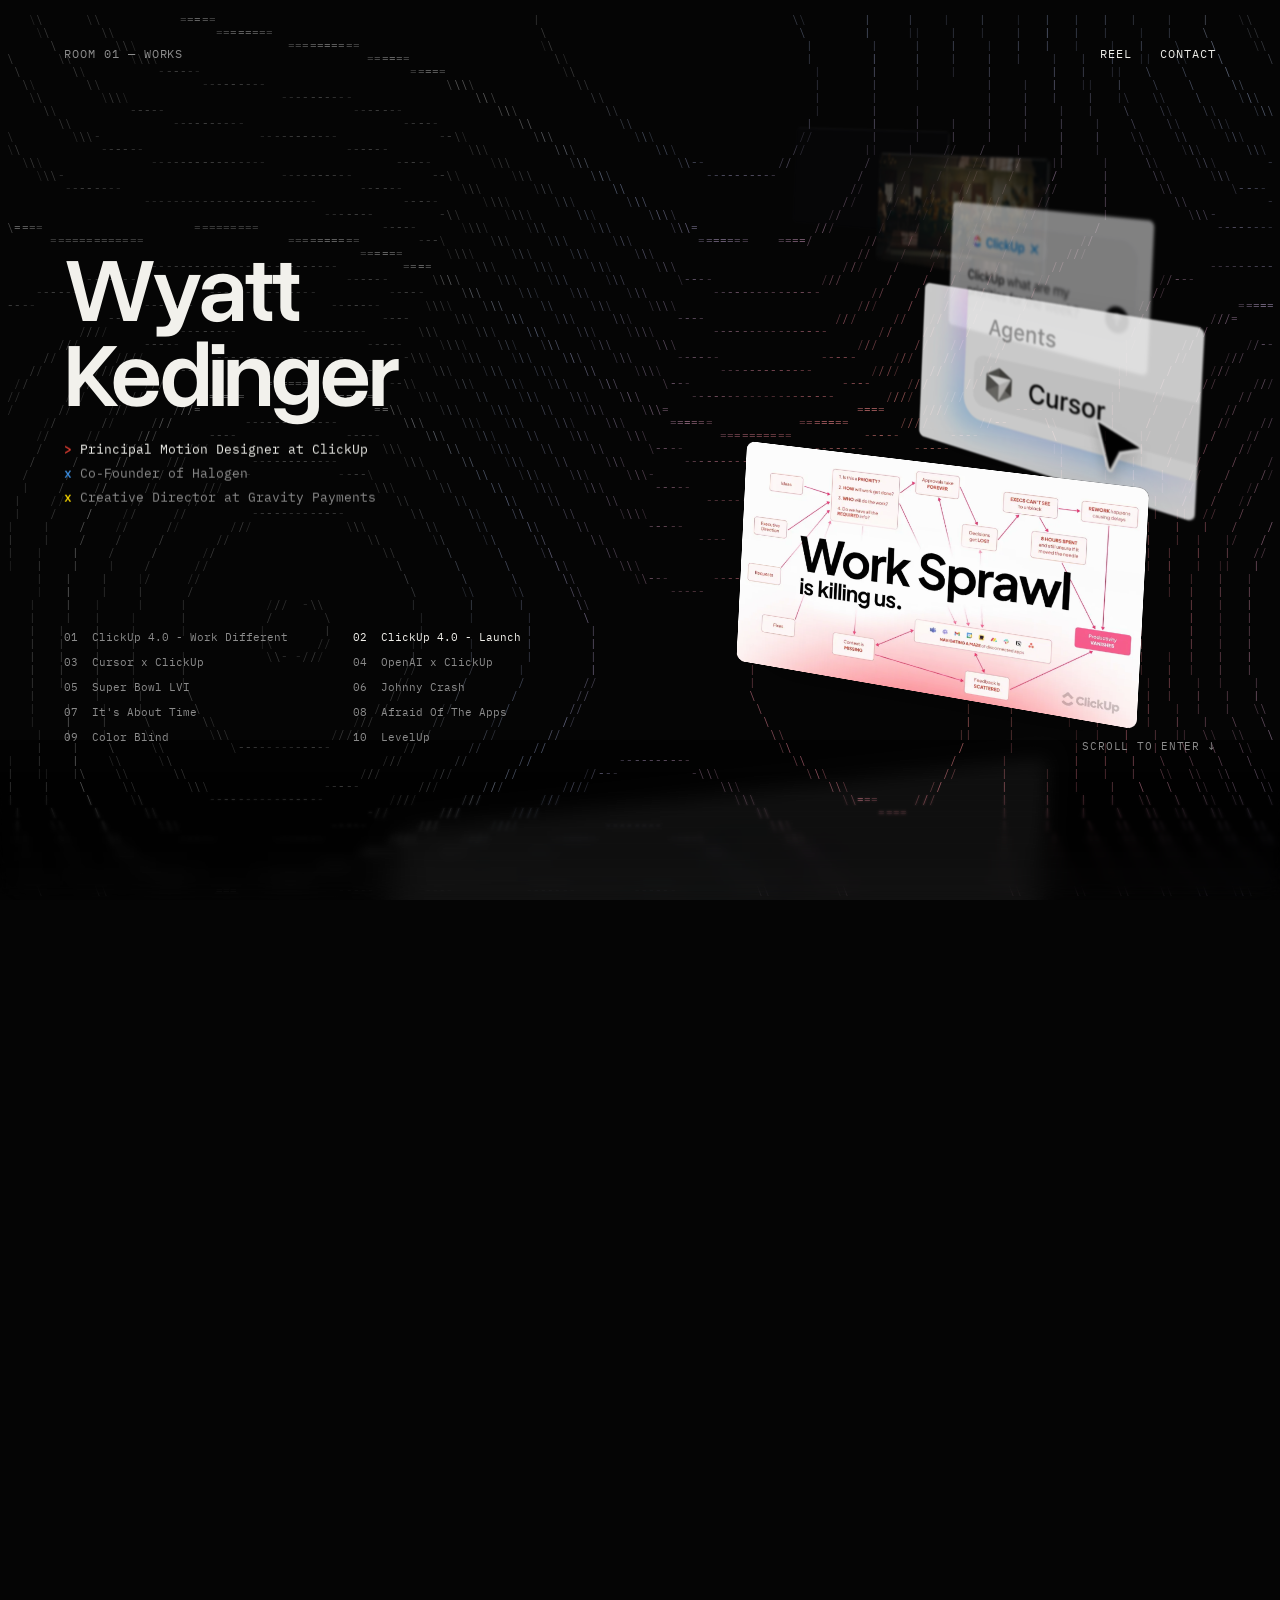
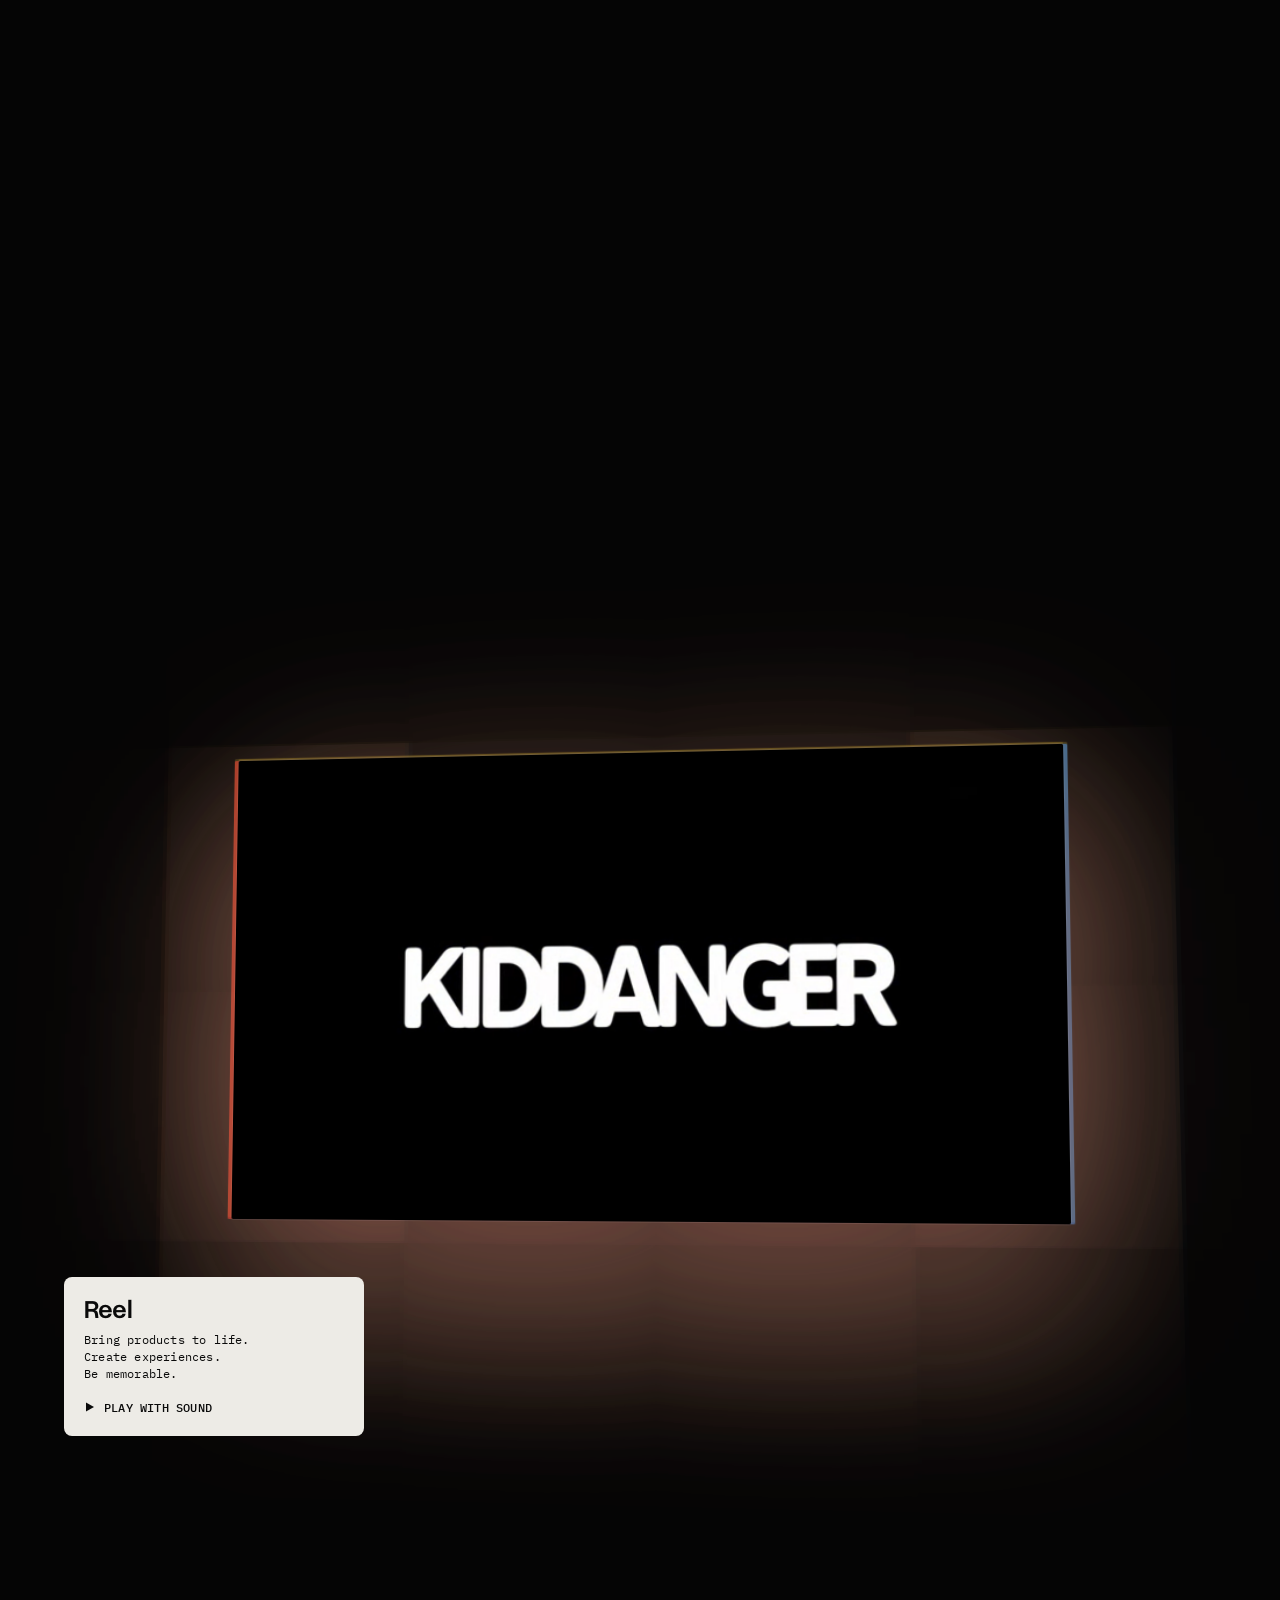
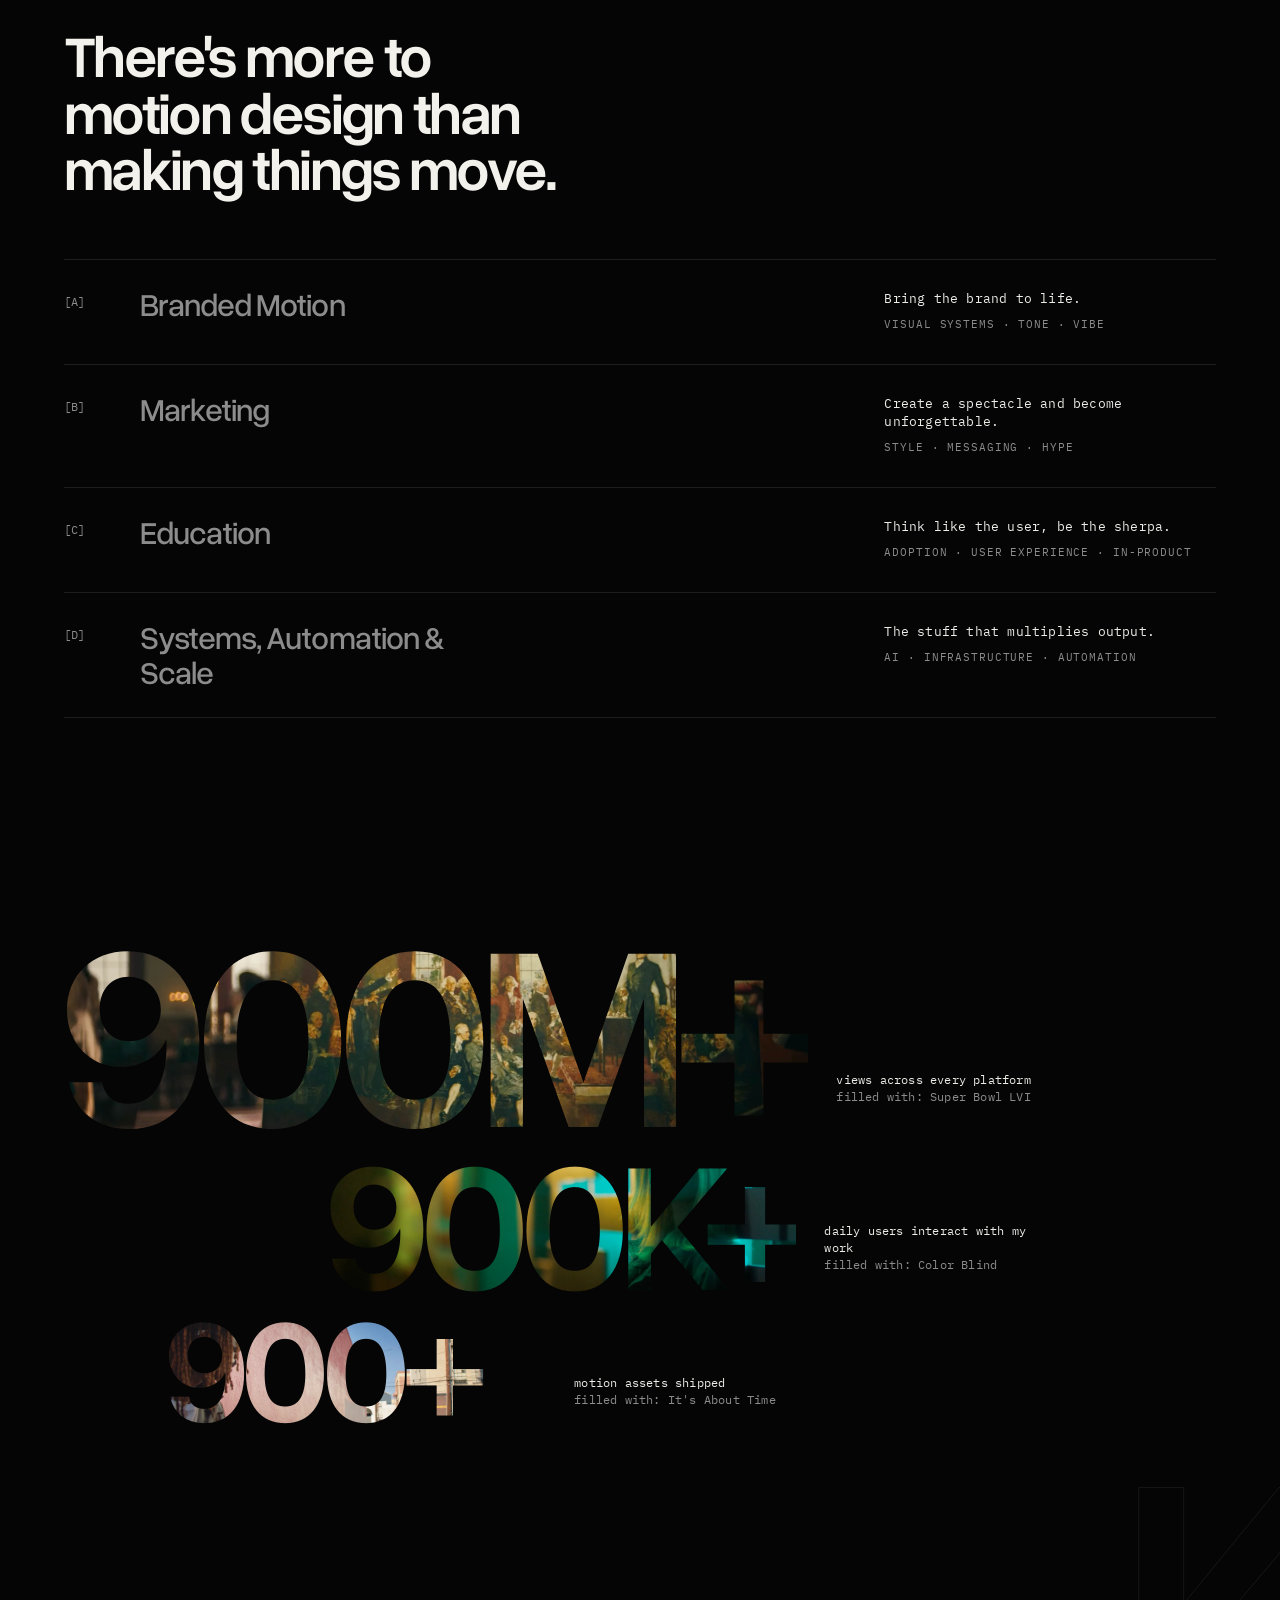
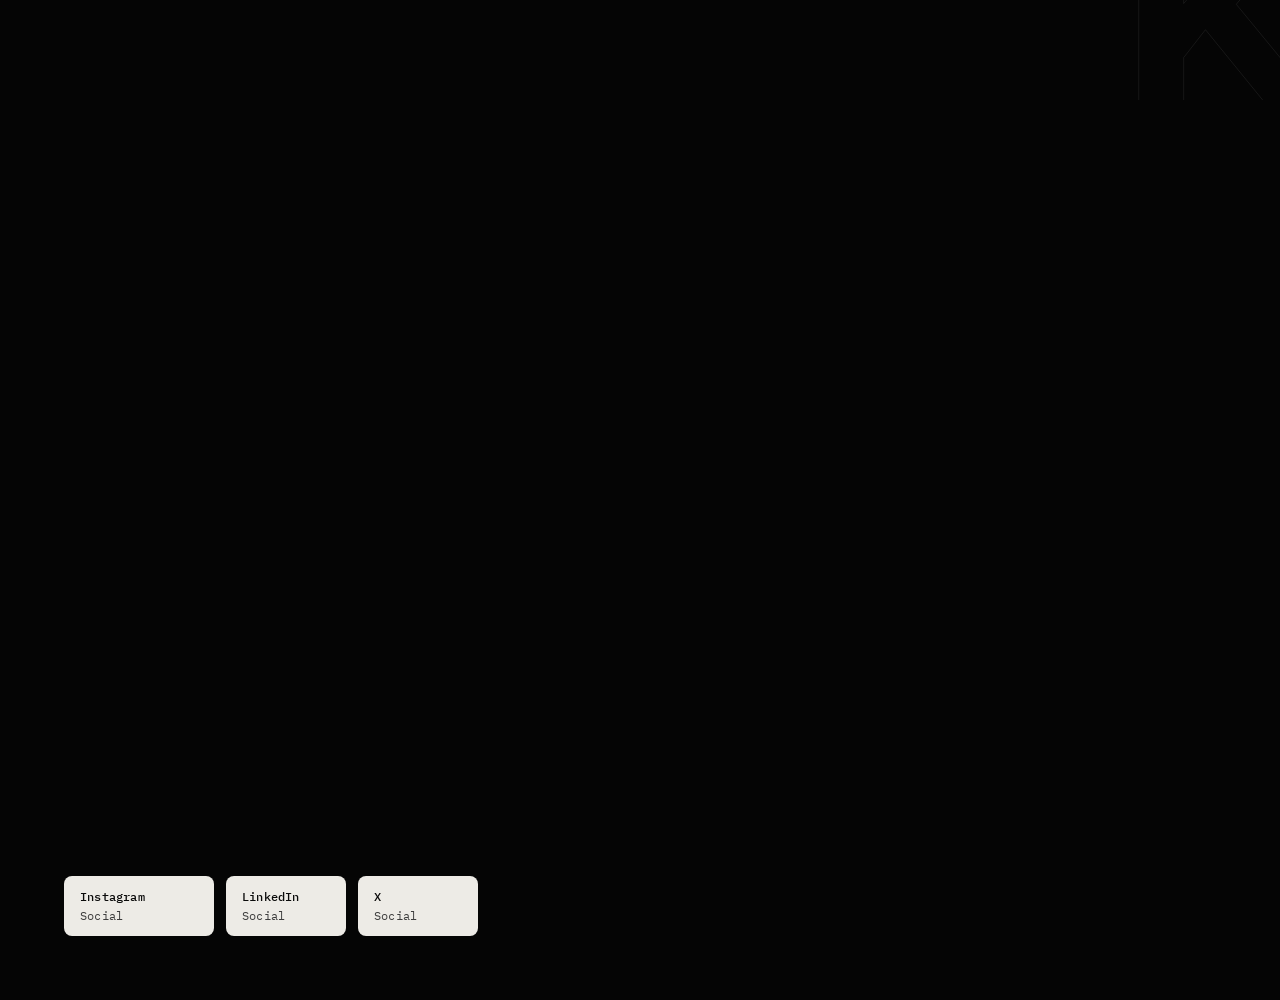
==== commit bd99003b: "Homepage: contour-map field in the hero Promotes the /preview/ build (b478040) to the root. Cache ta" ====
--- a/index.html
+++ b/index.html
@@ -1 +1 @@
-<!DOCTYPE html><html data-wf-domain="www.wyattkedinger.com" data-wf-page="696c6ad5186a173d71128969" data-wf-site="696c6ad3186a173d71128921" lang="en"><head><meta charset="utf-8"><title>Wyatt K.</title><meta content="Wyatt Kedinger&#x27;s Portfolio" name="description"><meta content="Wyatt K." property="og:title"><meta content="Wyatt Kedinger&#x27;s Portfolio" property="og:description"><meta content="Wyatt K." name="twitter:title"><meta content="Wyatt Kedinger&#x27;s Portfolio" name="twitter:description"><meta property="og:type" content="website"><meta content="summary_large_image" name="twitter:card"><meta content="width=device-width,initial-scale=1" name="viewport"><link href="css/webflow.css?v=25" rel="stylesheet" type="text/css"><link href="css/site.css?v=25" rel="stylesheet"><style>html.w-mod-js:not(.w-mod-ix3) :is(:is(.alert_card,.alert_card) .image,:is(.alert_card,.alert_card) .text-size-regular,.image-parallax,:is(.footer_link,.footer_link) .heading-style-h4,:is(.btn-wrap,.btn-wrap) .btn-bg,:is(.btn-wrap,.btn-wrap) .text-size-regular,:is(.btn-wrap,.btn-wrap) .btn_img,.faq_item .faq_wrap,.faq_item .faq_icon,:is(.services_item,.services_item) .services_number,:is(.services_item,.services_item) .services_tags,:is(.projects_card,.projects_card) .image,:is(.projects_card,.projects_card) .client-logo,:is(.projects_card,.projects_card) .client-logo-wrap,.hero_component :is(.heading,.hero_card),.brand-reveal .copyright,.brand-reveal .heading-style-h1,.brand-reveal,.showreel-wrap){visibility:hidden!important}@media not all and (max-width:479px) and (min-width:0px){@media not all and (max-width:767px) and (min-width:480px){@media not all and (max-width:991px) and (min-width:768px){html.w-mod-js:not(.w-mod-ix3) :is(.footer_component){visibility:hidden!important}}}}</style><script type="text/javascript">!function(o,c){var n=c.documentElement,t=" w-mod-";n.className+=t+"js",("ontouchstart"in o||o.DocumentTouch&&c instanceof DocumentTouch)&&(n.className+=t+"touch")}(window,document)</script><link href="media/Favicon.jpg" rel="shortcut icon" type="image/x-icon"><link href="media/TV_runner-webclip.jpeg" rel="apple-touch-icon"><script type="application/ld+json">{"@context":"https://schema.org","@type":"Person","name":"Wyatt Kedinger","jobTitle":"Principal Motion Designer","url":"https://www.wyattkedinger.com/","sameAs":["https://www.instagram.com/ked.danger","https://www.linkedin.com/in/wyattkedinger/","https://x.com/wyattkedinger"]}</script> <link rel="stylesheet" href="js/lenis.css"> <script src="js/lenis.min.js"></script> <meta name="format-detection" content="telephone=no"><link href="morph/morph.css?v=25" rel="stylesheet"><link rel="preload" as="image" href="images/works/clickup-4-work-different-960.webp" fetchpriority="high"><link rel="preload" as="image" href="images/works/clickup-4-launch-960.webp" fetchpriority="high"><link rel="preload" as="image" href="images/works/cursor-x-clickup-960.webp" fetchpriority="high"><link rel="preload" as="image" href="images/works/openai-x-clickup-960.webp" fetchpriority="high"><link rel="preload" as="font" type="font/woff2" href="fonts/plex-mono-400.woff2" crossorigin></head><body><div class="page-wrapper"><canvas class="room-field" aria-hidden="true"></canvas><header class="room-bar"><span class="room-bar_label" aria-live="polite">Room 01 — Works</span><nav class="room-bar_right" aria-label="Site"><a href="https://youtu.be/hs1KkIHInE4" data-reel="hs1KkIHInE4">Reel</a><a href="#exit" data-exit>Contact</a></nav></header><div class="global-styles w-embed"><style>body{-webkit-font-smoothing:antialiased;-moz-osx-font-smoothing:grayscale;font-smoothing:antialiased;text-rendering:optimizeLegibility}[tabindex]:focus-visible,input[type=file]:focus-visible{outline:.125rem solid #4d65ff;outline-offset:0.125rem}.inherit-color *{color:inherit}.w-richtext>:not(div):first-child,.w-richtext>div:first-child>:first-child{margin-top:0!important}.w-richtext ol li:last-child,.w-richtext ul li:last-child,.w-richtext>:last-child{margin-bottom:0!important}.container-large,.container-medium,.container-small{margin-right:auto!important;margin-left:auto!important}.text-style-3lines{display:-webkit-box;overflow:hidden;-webkit-line-clamp:3;-webkit-box-orient:vertical}.text-style-2lines{display:-webkit-box;overflow:hidden;-webkit-line-clamp:2;-webkit-box-orient:vertical}.display-inlineflex{display:inline-flex}.hide{display:none!important}@media screen and (max-width:991px){.hide,.hide-tablet{display:none!important}}@media screen and (max-width:767px){.hide-mobile-landscape{display:none!important}}@media screen and (max-width:479px){.hide-mobile{display:none!important}}.margin-0{margin:0!important}.padding-0{padding:0!important}.spacing-clean{padding:0!important;margin:0!important}.margin-top{margin-right:0!important;margin-bottom:0!important;margin-left:0!important}.padding-top{padding-right:0!important;padding-bottom:0!important;padding-left:0!important}.margin-right{margin-top:0!important;margin-bottom:0!important;margin-left:0!important}.padding-right{padding-top:0!important;padding-bottom:0!important;padding-left:0!important}.margin-bottom{margin-top:0!important;margin-right:0!important;margin-left:0!important}.padding-bottom{padding-top:0!important;padding-right:0!important;padding-left:0!important}.margin-left{margin-top:0!important;margin-right:0!important;margin-bottom:0!important}.padding-left{padding-top:0!important;padding-right:0!important;padding-bottom:0!important}.margin-horizontal{margin-top:0!important;margin-bottom:0!important}.padding-horizontal{padding-top:0!important;padding-bottom:0!important}.margin-vertical{margin-right:0!important;margin-left:0!important}.padding-vertical{padding-right:0!important;padding-left:0!important}.alert_content{display:-webkit-box;-webkit-line-clamp:3;-webkit-box-orient:vertical}.menu-open{overflow-x:hidden}.alert-open{overflow-x:hidden}::-webkit-scrollbar{display:none}</style></div><div style="--blur:1rem;--ratio:2" class="progressive-blur_wrap"><div style="--i:6" class="progressive-blur_panel is-1"></div><div style="--i:5" class="progressive-blur_panel is-2"></div><div style="--i:4" class="progressive-blur_panel is-3"></div><div style="--i:3" class="progressive-blur_panel is-4"></div><div style="--i:2" class="progressive-blur_panel is-5"></div><div style="--i:1" class="progressive-blur_panel is-6"></div><div style="--i:1" class="progressive-blur_panel is-7"></div><div style="--i:1" class="progressive-blur_panel is-8"></div><div style="--i:1" class="progressive-blur_panel is-9"></div><div style="--i:1" class="progressive-blur_panel is-10"></div></div><main class="main-wrapper"><div class="morph-pin" data-room="Room 01 — Works"><div class="morph-sticky"><div id="morph-root"></div></div></div><section class="room room-proj" id="reel" data-room="Room 02 — Reel" data-bar="nav"> <div class="proj"> <a class="proj_screen" href="https://youtu.be/hs1KkIHInE4" data-reel="hs1KkIHInE4" aria-label="Play the reel with sound"> <video data-lazy muted loop playsinline preload="none" poster="media/REEL_V01_poster.0000000.jpg"><source data-src="media/REEL_V01_mp4.mp4" type="video/mp4"><source data-src="media/REEL_V01_webm.webm" type="video/webm"></video> </a> </div> <div class="placard proj_label"> <h2 class="placard_title">Reel</h2> <span>Bring products to life.<br>Create experiences.<br>Be memorable.</span> <a class="placard_link" href="https://youtu.be/hs1KkIHInE4" data-reel="hs1KkIHInE4"><svg width="12" height="12" viewBox="0 0 12 12" aria-hidden="true"><path d="M2 1.5v9l8-4.5z" fill="currentColor"/></svg>Play with sound</a> </div> </section> <section class="room room-approach" id="approach" data-room="Room 03 — Approach" data-bar="nav"> <h2 class="room_statement">There's more to motion design than making things move.</h2> <ol class="approach_list"> <li class="approach_row" data-k="0"> <span class="approach_n">[A]</span> <span class="approach_name">Branded Motion</span> <span class="approach_slot"><span class="approach_card"><video data-lazy data-manual muted loop playsinline preload="none" poster="media/BRAND_V01_1_poster.0000000.jpg"><source data-src="media/BRAND_V01_1_mp4.mp4" type="video/mp4"><source data-src="media/BRAND_V01_1_webm.webm" type="video/webm"></video></span></span> <span class="approach_text"><span class="approach_desc">Bring the brand to life.</span><span class="approach_tags">Visual systems · Tone · Vibe</span></span> </li> <li class="approach_row" data-k="1"> <span class="approach_n">[B]</span> <span class="approach_name">Marketing</span> <span class="approach_slot"><span class="approach_card" style="aspect-ratio:406/720"><video data-lazy data-manual muted loop playsinline preload="none" poster="media/homepage3_poster.0000000.jpg"><source data-src="media/homepage3_mp4.mp4" type="video/mp4"><source data-src="media/homepage3_webm.webm" type="video/webm"></video></span></span> <span class="approach_text"><span class="approach_desc">Create a spectacle and become unforgettable.</span><span class="approach_tags">Style · Messaging · Hype</span></span> </li> <li class="approach_row" data-k="2"> <span class="approach_n">[C]</span> <span class="approach_name">Education</span> <span class="approach_slot"><span class="approach_card"><video data-lazy data-manual muted loop playsinline preload="none" poster="media/EDUCATION_V01_poster.0000000.jpg"><source data-src="media/EDUCATION_V01_mp4.mp4" type="video/mp4"><source data-src="media/EDUCATION_V01_webm.webm" type="video/webm"></video></span></span> <span class="approach_text"><span class="approach_desc">Think like the user, be the sherpa.</span><span class="approach_tags">Adoption · User experience · In-product</span></span> </li> <li class="approach_row" data-k="3"> <span class="approach_n">[D]</span> <span class="approach_name">Systems, Automation &amp; Scale</span> <span class="approach_slot"><span class="approach_card"><video data-lazy data-manual muted loop playsinline preload="none" poster="media/AUTOMATION_V02_poster.0000000.jpg"><source data-src="media/AUTOMATION_V02_mp4.mp4" type="video/mp4"><source data-src="media/AUTOMATION_V02_webm.webm" type="video/webm"></video></span></span> <span class="approach_text"><span class="approach_desc">The stuff that multiplies output.</span><span class="approach_tags">AI · Infrastructure · Automation</span></span> </li> </ol> </section> <section class="room room-reach" id="reach" data-room="Room 04 — Reach" data-bar="text:The numbers are cut from the work"> <div class="reach"> <div class="reach_row"> <span class="reach_fig reach_fig-1" aria-hidden="true" data-count="1000000000">1B+</span> <p class="reach_cap"><span class="sr-only">1B+ </span>views across every platform<br><span class="reach_src">filled with: Super Bowl LVI</span></p> </div> <div class="reach_row reach_row-2"> <span class="reach_fig reach_fig-2" aria-hidden="true" data-count="1000000">1M+</span> <p class="reach_cap"><span class="sr-only">1M+ </span>daily users interact with my work<br><span class="reach_src">filled with: Color Blind</span></p> </div> <div class="reach_row reach_row-3"> <span class="reach_fig reach_fig-3" aria-hidden="true" data-count="1000">1,000+</span> <p class="reach_cap"><span class="sr-only">1,000+ </span>motion assets shipped<br><span class="reach_src">filled with: It's About Time</span></p> </div> </div> <span class="reach_ghost" aria-hidden="true">K</span> </section> <section class="room room-exit" id="exit" data-room="Exit" data-bar="text:© Wyatt Kedinger"> <h2 class="exit_name"><span class="sr-only">Wyatt K</span></h2> <nav class="exit_links" aria-label="Contact"> <a class="placard placard-link" href="https://www.instagram.com/ked.danger"><span class="placard_t">Instagram</span><span class="placard_s">Social</span></a> <a class="placard placard-link" href="https://www.linkedin.com/in/wyattkedinger/"><span class="placard_t">LinkedIn</span><span class="placard_s">Social</span></a> <a class="placard placard-link" href="https://x.com/wyattkedinger"><span class="placard_t">X</span><span class="placard_s">Social</span></a> </nav> </section> </main></div><script src="js/gsap.min.js" type="text/javascript"></script><script src="js/ScrollTrigger.min.js" type="text/javascript"></script><script src="js/SplitText.min.js" type="text/javascript"></script><script type="text/javascript">gsap.registerPlugin(ScrollTrigger,SplitText)</script><script>const lenis=new Lenis;window.lenis=lenis,lenis.on("scroll",ScrollTrigger.update),gsap.ticker.add(e=>{lenis.raf(1e3*e)}),gsap.ticker.lagSmoothing(0)</script> <style>.wk-wrap{position:absolute;inset:0;overflow:hidden;pointer-events:none;z-index:0}.wk-l{position:absolute;left:0;right:0;bottom:0;background-image:var(--wk-img);background-repeat:no-repeat;background-size:cover}.wk-back{height:62%;opacity:.5;transform:translate3d(0,25px,0) scaleX(-1);filter:blur(3px);will-change:transform,filter;background-position:center bottom}.wk-front{height:60%;transform-origin:31.25% 0%;filter:blur(0);will-change:transform,filter;z-index:1;background-position:left bottom}@media (prefers-reduced-motion:reduce){.wk-front{transform:translate3d(18.75%,-22px,0) scale(1.6)!important}}</style> <style>a.btn-wrap[href="/contact"],a.credits_link[href*=lucas-gusso],a.credits_link[href="/changelog"],a.credits_link[href="/license"],a.credits_link[href="/style-guide"],a.footer_link[href="/about"],a.footer_link[href="/contact"],a.menu_link[href="/about"],a.menu_link[href="/blog"],a.menu_link[href="/contact"],a[href="/notifications"]{display:none!important}</style> <script src="js/vendor/react.production.min.js"></script><script src="js/vendor/react-dom.production.min.js"></script><script src="morph/works.js?v=25"></script><script src="morph/boot.js?v=25"></script><script src="morph/morph.js?v=25"></script><script src="js/room.js?v=25"></script><script src="js/site.js?v=25"></script></body></html>+<!DOCTYPE html><html data-wf-domain="www.wyattkedinger.com" data-wf-page="696c6ad5186a173d71128969" data-wf-site="696c6ad3186a173d71128921" lang="en"><head><meta charset="utf-8"><title>Wyatt K.</title><meta content="Wyatt Kedinger&#x27;s Portfolio" name="description"><meta content="Wyatt K." property="og:title"><meta content="Wyatt Kedinger&#x27;s Portfolio" property="og:description"><meta content="Wyatt K." name="twitter:title"><meta content="Wyatt Kedinger&#x27;s Portfolio" name="twitter:description"><meta property="og:type" content="website"><meta content="summary_large_image" name="twitter:card"><meta content="width=device-width,initial-scale=1" name="viewport"><link href="css/webflow.css?v=26" rel="stylesheet" type="text/css"><link href="css/site.css?v=26" rel="stylesheet"><style>html.w-mod-js:not(.w-mod-ix3) :is(:is(.alert_card,.alert_card) .image,:is(.alert_card,.alert_card) .text-size-regular,.image-parallax,:is(.footer_link,.footer_link) .heading-style-h4,:is(.btn-wrap,.btn-wrap) .btn-bg,:is(.btn-wrap,.btn-wrap) .text-size-regular,:is(.btn-wrap,.btn-wrap) .btn_img,.faq_item .faq_wrap,.faq_item .faq_icon,:is(.services_item,.services_item) .services_number,:is(.services_item,.services_item) .services_tags,:is(.projects_card,.projects_card) .image,:is(.projects_card,.projects_card) .client-logo,:is(.projects_card,.projects_card) .client-logo-wrap,.hero_component :is(.heading,.hero_card),.brand-reveal .copyright,.brand-reveal .heading-style-h1,.brand-reveal,.showreel-wrap){visibility:hidden!important}@media not all and (max-width:479px) and (min-width:0px){@media not all and (max-width:767px) and (min-width:480px){@media not all and (max-width:991px) and (min-width:768px){html.w-mod-js:not(.w-mod-ix3) :is(.footer_component){visibility:hidden!important}}}}</style><script type="text/javascript">!function(o,c){var n=c.documentElement,t=" w-mod-";n.className+=t+"js",("ontouchstart"in o||o.DocumentTouch&&c instanceof DocumentTouch)&&(n.className+=t+"touch")}(window,document)</script><link href="media/Favicon.jpg" rel="shortcut icon" type="image/x-icon"><link href="media/TV_runner-webclip.jpeg" rel="apple-touch-icon"><script type="application/ld+json">{"@context":"https://schema.org","@type":"Person","name":"Wyatt Kedinger","jobTitle":"Principal Motion Designer","url":"https://www.wyattkedinger.com/","sameAs":["https://www.instagram.com/ked.danger","https://www.linkedin.com/in/wyattkedinger/","https://x.com/wyattkedinger"]}</script> <link rel="stylesheet" href="js/lenis.css"> <script src="js/lenis.min.js"></script> <meta name="format-detection" content="telephone=no"><link href="morph/morph.css?v=26" rel="stylesheet"><link rel="preload" as="image" href="images/works/clickup-4-work-different-960.webp" fetchpriority="high"><link rel="preload" as="image" href="images/works/clickup-4-launch-960.webp" fetchpriority="high"><link rel="preload" as="image" href="images/works/cursor-x-clickup-960.webp" fetchpriority="high"><link rel="preload" as="image" href="images/works/openai-x-clickup-960.webp" fetchpriority="high"><link rel="preload" as="font" type="font/woff2" href="fonts/plex-mono-400.woff2" crossorigin></head><body><div class="page-wrapper"><canvas class="room-field" aria-hidden="true"></canvas><header class="room-bar"><span class="room-bar_label" aria-live="polite">Room 01 — Works</span><nav class="room-bar_right" aria-label="Site"><a href="https://youtu.be/hs1KkIHInE4" data-reel="hs1KkIHInE4">Reel</a><a href="#exit" data-exit>Contact</a></nav></header><div class="global-styles w-embed"><style>body{-webkit-font-smoothing:antialiased;-moz-osx-font-smoothing:grayscale;font-smoothing:antialiased;text-rendering:optimizeLegibility}[tabindex]:focus-visible,input[type=file]:focus-visible{outline:.125rem solid #4d65ff;outline-offset:0.125rem}.inherit-color *{color:inherit}.w-richtext>:not(div):first-child,.w-richtext>div:first-child>:first-child{margin-top:0!important}.w-richtext ol li:last-child,.w-richtext ul li:last-child,.w-richtext>:last-child{margin-bottom:0!important}.container-large,.container-medium,.container-small{margin-right:auto!important;margin-left:auto!important}.text-style-3lines{display:-webkit-box;overflow:hidden;-webkit-line-clamp:3;-webkit-box-orient:vertical}.text-style-2lines{display:-webkit-box;overflow:hidden;-webkit-line-clamp:2;-webkit-box-orient:vertical}.display-inlineflex{display:inline-flex}.hide{display:none!important}@media screen and (max-width:991px){.hide,.hide-tablet{display:none!important}}@media screen and (max-width:767px){.hide-mobile-landscape{display:none!important}}@media screen and (max-width:479px){.hide-mobile{display:none!important}}.margin-0{margin:0!important}.padding-0{padding:0!important}.spacing-clean{padding:0!important;margin:0!important}.margin-top{margin-right:0!important;margin-bottom:0!important;margin-left:0!important}.padding-top{padding-right:0!important;padding-bottom:0!important;padding-left:0!important}.margin-right{margin-top:0!important;margin-bottom:0!important;margin-left:0!important}.padding-right{padding-top:0!important;padding-bottom:0!important;padding-left:0!important}.margin-bottom{margin-top:0!important;margin-right:0!important;margin-left:0!important}.padding-bottom{padding-top:0!important;padding-right:0!important;padding-left:0!important}.margin-left{margin-top:0!important;margin-right:0!important;margin-bottom:0!important}.padding-left{padding-top:0!important;padding-right:0!important;padding-bottom:0!important}.margin-horizontal{margin-top:0!important;margin-bottom:0!important}.padding-horizontal{padding-top:0!important;padding-bottom:0!important}.margin-vertical{margin-right:0!important;margin-left:0!important}.padding-vertical{padding-right:0!important;padding-left:0!important}.alert_content{display:-webkit-box;-webkit-line-clamp:3;-webkit-box-orient:vertical}.menu-open{overflow-x:hidden}.alert-open{overflow-x:hidden}::-webkit-scrollbar{display:none}</style></div><div style="--blur:1rem;--ratio:2" class="progressive-blur_wrap"><div style="--i:6" class="progressive-blur_panel is-1"></div><div style="--i:5" class="progressive-blur_panel is-2"></div><div style="--i:4" class="progressive-blur_panel is-3"></div><div style="--i:3" class="progressive-blur_panel is-4"></div><div style="--i:2" class="progressive-blur_panel is-5"></div><div style="--i:1" class="progressive-blur_panel is-6"></div><div style="--i:1" class="progressive-blur_panel is-7"></div><div style="--i:1" class="progressive-blur_panel is-8"></div><div style="--i:1" class="progressive-blur_panel is-9"></div><div style="--i:1" class="progressive-blur_panel is-10"></div></div><main class="main-wrapper"><div class="morph-pin" data-room="Room 01 — Works"><div class="morph-sticky"><div id="morph-root"></div></div></div><section class="room room-proj" id="reel" data-room="Room 02 — Reel" data-bar="nav"> <div class="proj"> <a class="proj_screen" href="https://youtu.be/hs1KkIHInE4" data-reel="hs1KkIHInE4" aria-label="Play the reel with sound"> <video data-lazy muted loop playsinline preload="none" poster="media/REEL_V01_poster.0000000.jpg"><source data-src="media/REEL_V01_mp4.mp4" type="video/mp4"><source data-src="media/REEL_V01_webm.webm" type="video/webm"></video> </a> </div> <div class="placard proj_label"> <h2 class="placard_title">Reel</h2> <span>Bring products to life.<br>Create experiences.<br>Be memorable.</span> <a class="placard_link" href="https://youtu.be/hs1KkIHInE4" data-reel="hs1KkIHInE4"><svg width="12" height="12" viewBox="0 0 12 12" aria-hidden="true"><path d="M2 1.5v9l8-4.5z" fill="currentColor"/></svg>Play with sound</a> </div> </section> <section class="room room-approach" id="approach" data-room="Room 03 — Approach" data-bar="nav"> <h2 class="room_statement">There's more to motion design than making things move.</h2> <ol class="approach_list"> <li class="approach_row" data-k="0"> <span class="approach_n">[A]</span> <span class="approach_name">Branded Motion</span> <span class="approach_slot"><span class="approach_card"><video data-lazy data-manual muted loop playsinline preload="none" poster="media/BRAND_V01_1_poster.0000000.jpg"><source data-src="media/BRAND_V01_1_mp4.mp4" type="video/mp4"><source data-src="media/BRAND_V01_1_webm.webm" type="video/webm"></video></span></span> <span class="approach_text"><span class="approach_desc">Bring the brand to life.</span><span class="approach_tags">Visual systems · Tone · Vibe</span></span> </li> <li class="approach_row" data-k="1"> <span class="approach_n">[B]</span> <span class="approach_name">Marketing</span> <span class="approach_slot"><span class="approach_card" style="aspect-ratio:406/720"><video data-lazy data-manual muted loop playsinline preload="none" poster="media/homepage3_poster.0000000.jpg"><source data-src="media/homepage3_mp4.mp4" type="video/mp4"><source data-src="media/homepage3_webm.webm" type="video/webm"></video></span></span> <span class="approach_text"><span class="approach_desc">Create a spectacle and become unforgettable.</span><span class="approach_tags">Style · Messaging · Hype</span></span> </li> <li class="approach_row" data-k="2"> <span class="approach_n">[C]</span> <span class="approach_name">Education</span> <span class="approach_slot"><span class="approach_card"><video data-lazy data-manual muted loop playsinline preload="none" poster="media/EDUCATION_V01_poster.0000000.jpg"><source data-src="media/EDUCATION_V01_mp4.mp4" type="video/mp4"><source data-src="media/EDUCATION_V01_webm.webm" type="video/webm"></video></span></span> <span class="approach_text"><span class="approach_desc">Think like the user, be the sherpa.</span><span class="approach_tags">Adoption · User experience · In-product</span></span> </li> <li class="approach_row" data-k="3"> <span class="approach_n">[D]</span> <span class="approach_name">Systems, Automation &amp; Scale</span> <span class="approach_slot"><span class="approach_card"><video data-lazy data-manual muted loop playsinline preload="none" poster="media/AUTOMATION_V02_poster.0000000.jpg"><source data-src="media/AUTOMATION_V02_mp4.mp4" type="video/mp4"><source data-src="media/AUTOMATION_V02_webm.webm" type="video/webm"></video></span></span> <span class="approach_text"><span class="approach_desc">The stuff that multiplies output.</span><span class="approach_tags">AI · Infrastructure · Automation</span></span> </li> </ol> </section> <section class="room room-reach" id="reach" data-room="Room 04 — Reach" data-bar="text:The numbers are cut from the work"> <div class="reach"> <div class="reach_row"> <span class="reach_fig reach_fig-1" aria-hidden="true" data-count="1000000000">1B+</span> <p class="reach_cap"><span class="sr-only">1B+ </span>views across every platform<br><span class="reach_src">filled with: Super Bowl LVI</span></p> </div> <div class="reach_row reach_row-2"> <span class="reach_fig reach_fig-2" aria-hidden="true" data-count="1000000">1M+</span> <p class="reach_cap"><span class="sr-only">1M+ </span>daily users interact with my work<br><span class="reach_src">filled with: Color Blind</span></p> </div> <div class="reach_row reach_row-3"> <span class="reach_fig reach_fig-3" aria-hidden="true" data-count="1000">1,000+</span> <p class="reach_cap"><span class="sr-only">1,000+ </span>motion assets shipped<br><span class="reach_src">filled with: It's About Time</span></p> </div> </div> <span class="reach_ghost" aria-hidden="true">K</span> </section> <section class="room room-exit" id="exit" data-room="Exit" data-bar="text:© Wyatt Kedinger"> <h2 class="exit_name"><span class="sr-only">Wyatt K</span></h2> <nav class="exit_links" aria-label="Contact"> <a class="placard placard-link" href="https://www.instagram.com/ked.danger"><span class="placard_t">Instagram</span><span class="placard_s">Social</span></a> <a class="placard placard-link" href="https://www.linkedin.com/in/wyattkedinger/"><span class="placard_t">LinkedIn</span><span class="placard_s">Social</span></a> <a class="placard placard-link" href="https://x.com/wyattkedinger"><span class="placard_t">X</span><span class="placard_s">Social</span></a> </nav> </section> </main></div><script src="js/gsap.min.js" type="text/javascript"></script><script src="js/ScrollTrigger.min.js" type="text/javascript"></script><script src="js/SplitText.min.js" type="text/javascript"></script><script type="text/javascript">gsap.registerPlugin(ScrollTrigger,SplitText)</script><script>const lenis=new Lenis;window.lenis=lenis,lenis.on("scroll",ScrollTrigger.update),gsap.ticker.add(e=>{lenis.raf(1e3*e)}),gsap.ticker.lagSmoothing(0)</script> <style>.wk-wrap{position:absolute;inset:0;overflow:hidden;pointer-events:none;z-index:0}.wk-l{position:absolute;left:0;right:0;bottom:0;background-image:var(--wk-img);background-repeat:no-repeat;background-size:cover}.wk-back{height:62%;opacity:.5;transform:translate3d(0,25px,0) scaleX(-1);filter:blur(3px);will-change:transform,filter;background-position:center bottom}.wk-front{height:60%;transform-origin:31.25% 0%;filter:blur(0);will-change:transform,filter;z-index:1;background-position:left bottom}@media (prefers-reduced-motion:reduce){.wk-front{transform:translate3d(18.75%,-22px,0) scale(1.6)!important}}</style> <style>a.btn-wrap[href="/contact"],a.credits_link[href*=lucas-gusso],a.credits_link[href="/changelog"],a.credits_link[href="/license"],a.credits_link[href="/style-guide"],a.footer_link[href="/about"],a.footer_link[href="/contact"],a.menu_link[href="/about"],a.menu_link[href="/blog"],a.menu_link[href="/contact"],a[href="/notifications"]{display:none!important}</style> <script src="js/vendor/react.production.min.js"></script><script src="js/vendor/react-dom.production.min.js"></script><script src="morph/works.js?v=26"></script><script src="morph/boot.js?v=26"></script><script src="morph/morph.js?v=26"></script><script src="js/room.js?v=26"></script><script src="js/site.js?v=26"></script></body></html>
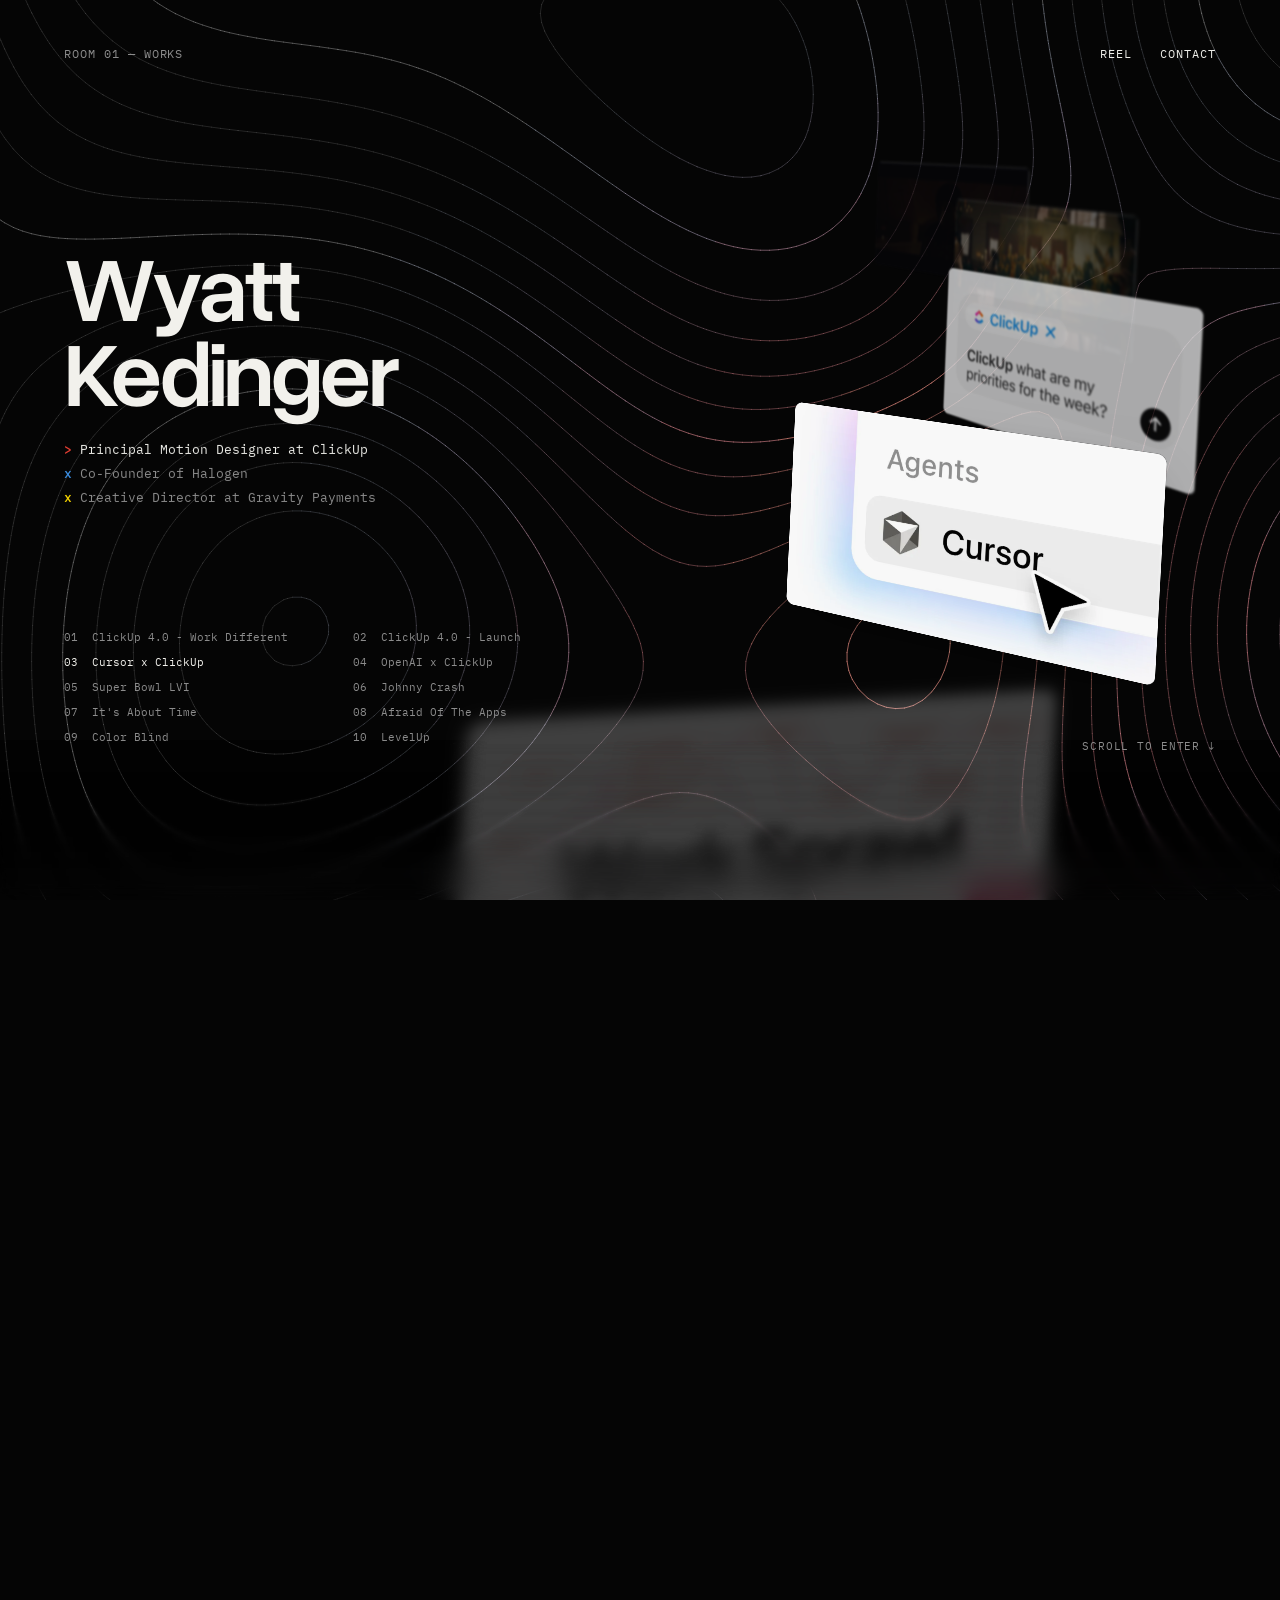
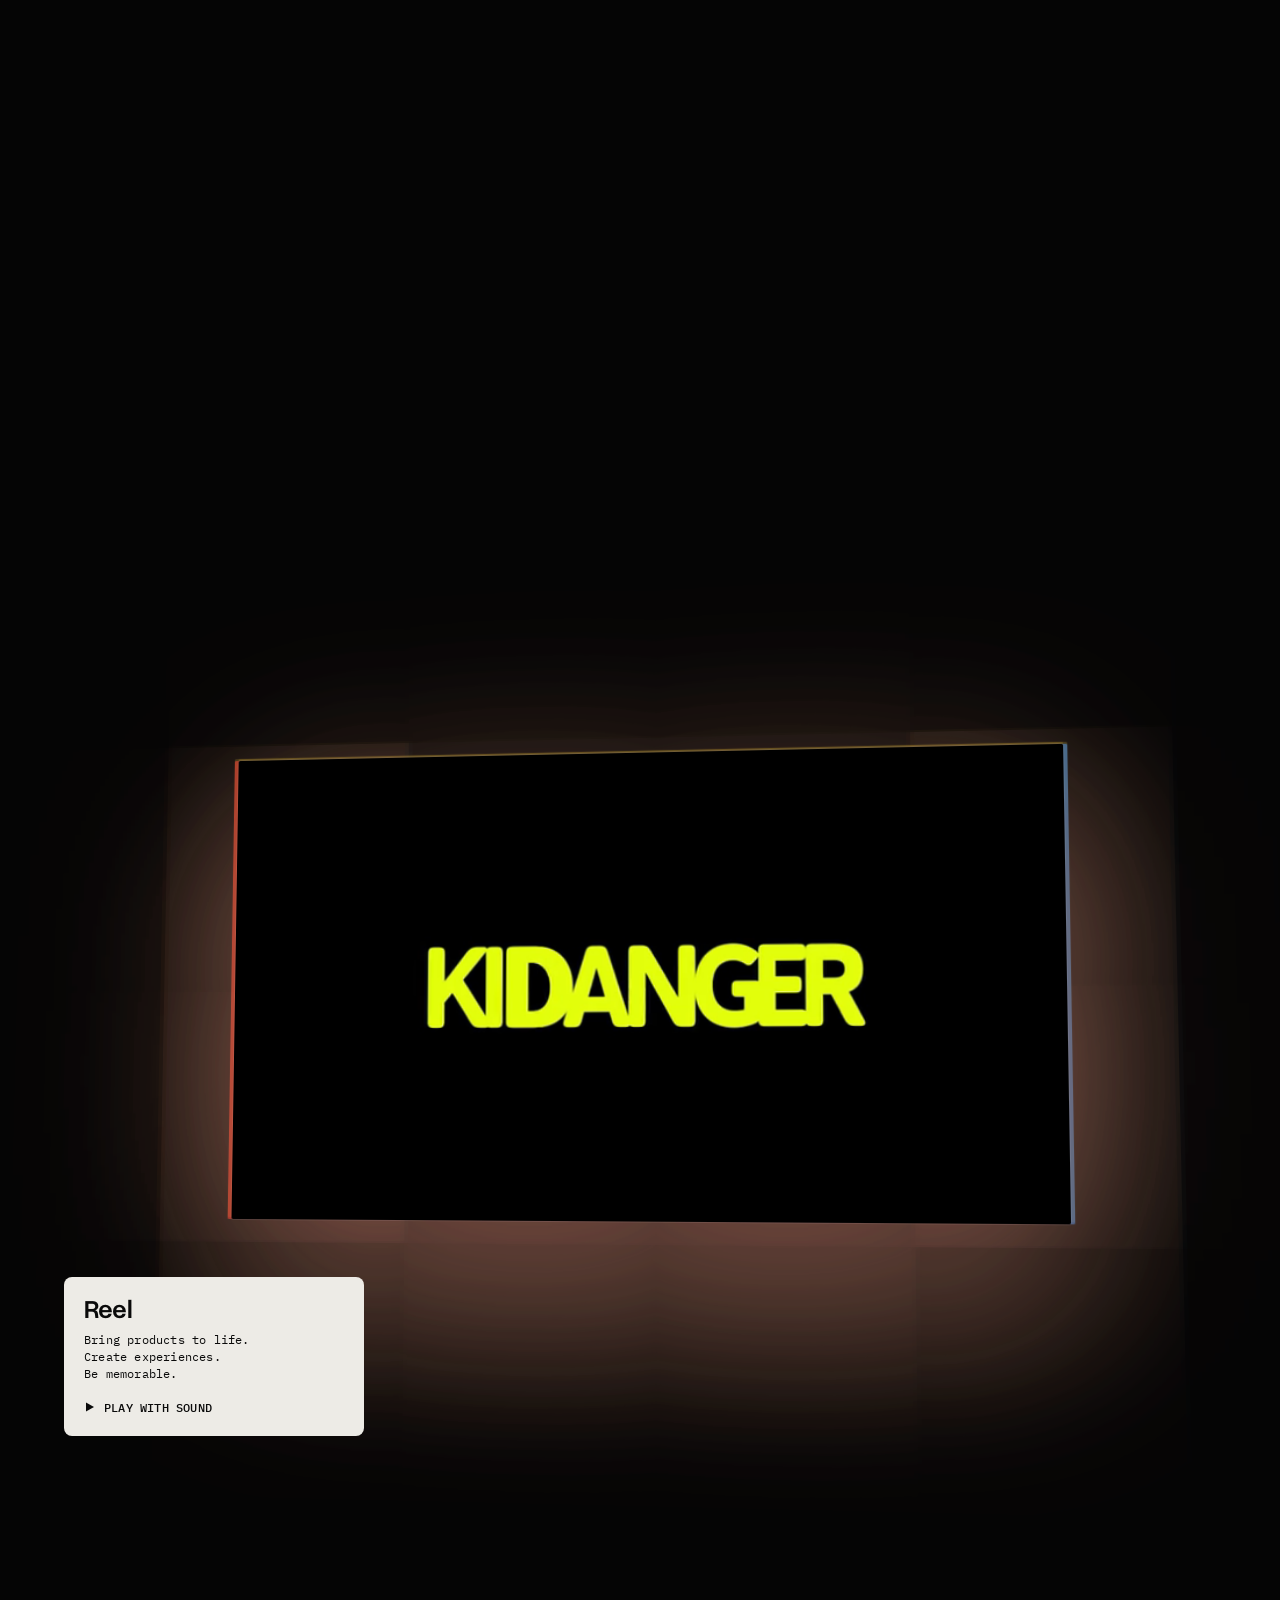
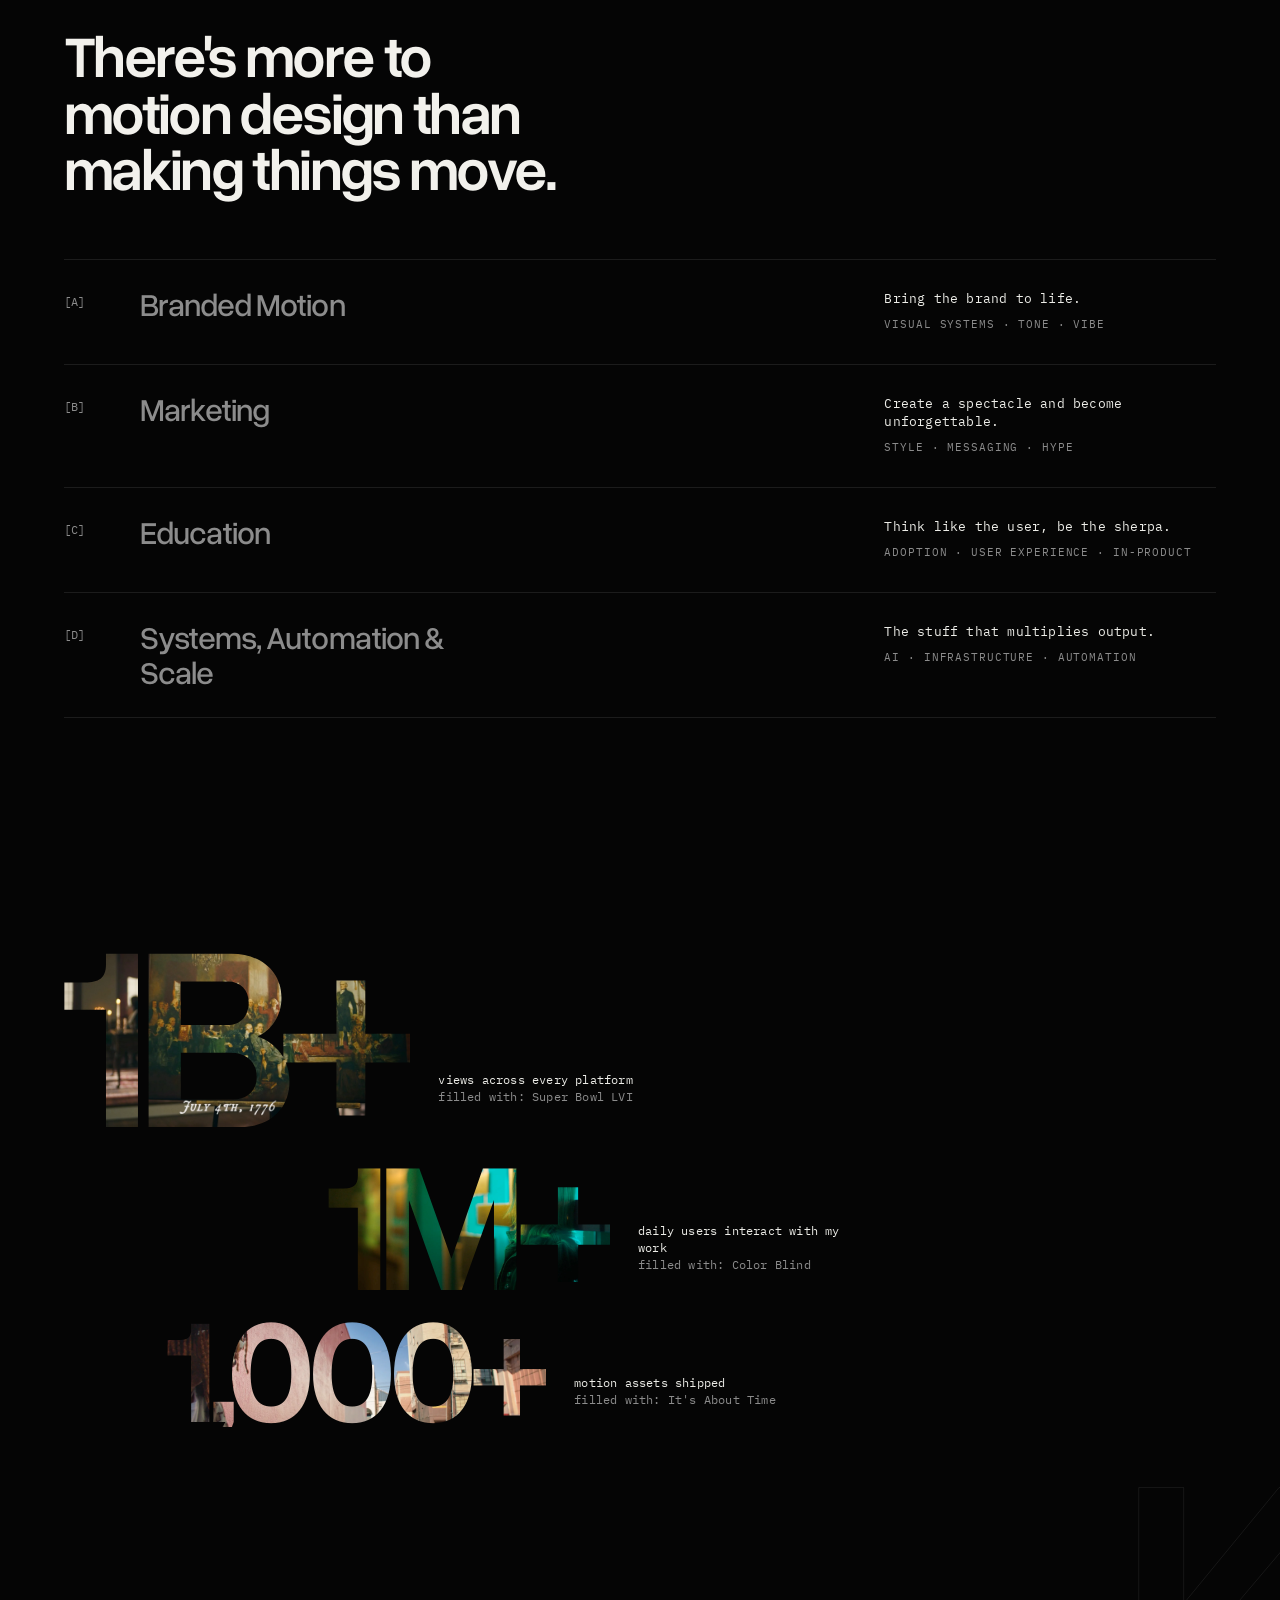
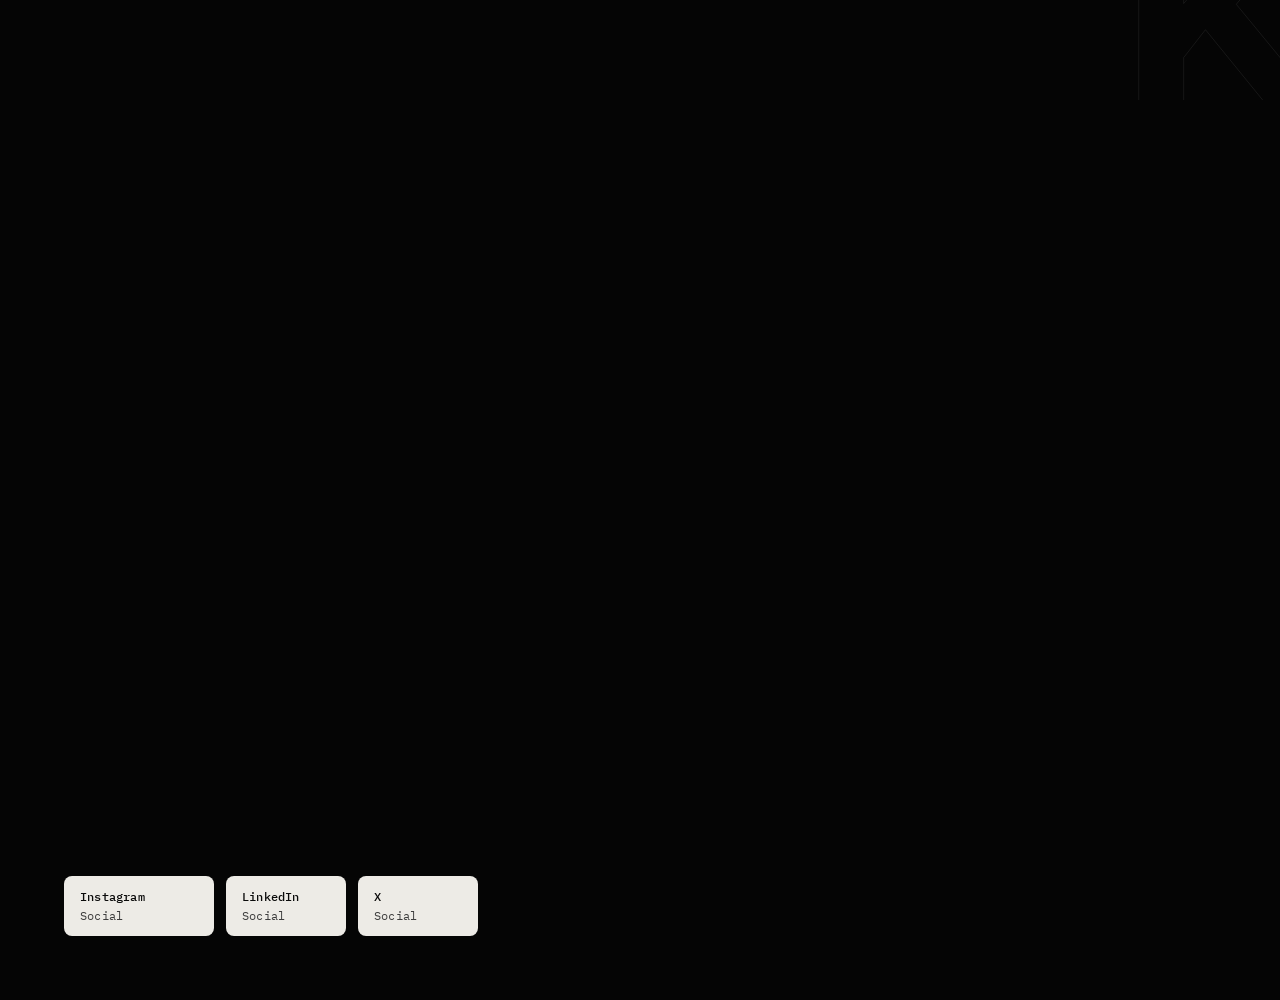
==== commit dda1ccee: "Homepage: smooth contour lines in the hero Promotes the /preview/ build (de267f5) to the root: conto" ====
--- a/index.html
+++ b/index.html
@@ -1 +1 @@
-<!DOCTYPE html><html data-wf-domain="www.wyattkedinger.com" data-wf-page="696c6ad5186a173d71128969" data-wf-site="696c6ad3186a173d71128921" lang="en"><head><meta charset="utf-8"><title>Wyatt K.</title><meta content="Wyatt Kedinger&#x27;s Portfolio" name="description"><meta content="Wyatt K." property="og:title"><meta content="Wyatt Kedinger&#x27;s Portfolio" property="og:description"><meta content="Wyatt K." name="twitter:title"><meta content="Wyatt Kedinger&#x27;s Portfolio" name="twitter:description"><meta property="og:type" content="website"><meta content="summary_large_image" name="twitter:card"><meta content="width=device-width,initial-scale=1" name="viewport"><link href="css/webflow.css?v=26" rel="stylesheet" type="text/css"><link href="css/site.css?v=26" rel="stylesheet"><style>html.w-mod-js:not(.w-mod-ix3) :is(:is(.alert_card,.alert_card) .image,:is(.alert_card,.alert_card) .text-size-regular,.image-parallax,:is(.footer_link,.footer_link) .heading-style-h4,:is(.btn-wrap,.btn-wrap) .btn-bg,:is(.btn-wrap,.btn-wrap) .text-size-regular,:is(.btn-wrap,.btn-wrap) .btn_img,.faq_item .faq_wrap,.faq_item .faq_icon,:is(.services_item,.services_item) .services_number,:is(.services_item,.services_item) .services_tags,:is(.projects_card,.projects_card) .image,:is(.projects_card,.projects_card) .client-logo,:is(.projects_card,.projects_card) .client-logo-wrap,.hero_component :is(.heading,.hero_card),.brand-reveal .copyright,.brand-reveal .heading-style-h1,.brand-reveal,.showreel-wrap){visibility:hidden!important}@media not all and (max-width:479px) and (min-width:0px){@media not all and (max-width:767px) and (min-width:480px){@media not all and (max-width:991px) and (min-width:768px){html.w-mod-js:not(.w-mod-ix3) :is(.footer_component){visibility:hidden!important}}}}</style><script type="text/javascript">!function(o,c){var n=c.documentElement,t=" w-mod-";n.className+=t+"js",("ontouchstart"in o||o.DocumentTouch&&c instanceof DocumentTouch)&&(n.className+=t+"touch")}(window,document)</script><link href="media/Favicon.jpg" rel="shortcut icon" type="image/x-icon"><link href="media/TV_runner-webclip.jpeg" rel="apple-touch-icon"><script type="application/ld+json">{"@context":"https://schema.org","@type":"Person","name":"Wyatt Kedinger","jobTitle":"Principal Motion Designer","url":"https://www.wyattkedinger.com/","sameAs":["https://www.instagram.com/ked.danger","https://www.linkedin.com/in/wyattkedinger/","https://x.com/wyattkedinger"]}</script> <link rel="stylesheet" href="js/lenis.css"> <script src="js/lenis.min.js"></script> <meta name="format-detection" content="telephone=no"><link href="morph/morph.css?v=26" rel="stylesheet"><link rel="preload" as="image" href="images/works/clickup-4-work-different-960.webp" fetchpriority="high"><link rel="preload" as="image" href="images/works/clickup-4-launch-960.webp" fetchpriority="high"><link rel="preload" as="image" href="images/works/cursor-x-clickup-960.webp" fetchpriority="high"><link rel="preload" as="image" href="images/works/openai-x-clickup-960.webp" fetchpriority="high"><link rel="preload" as="font" type="font/woff2" href="fonts/plex-mono-400.woff2" crossorigin></head><body><div class="page-wrapper"><canvas class="room-field" aria-hidden="true"></canvas><header class="room-bar"><span class="room-bar_label" aria-live="polite">Room 01 — Works</span><nav class="room-bar_right" aria-label="Site"><a href="https://youtu.be/hs1KkIHInE4" data-reel="hs1KkIHInE4">Reel</a><a href="#exit" data-exit>Contact</a></nav></header><div class="global-styles w-embed"><style>body{-webkit-font-smoothing:antialiased;-moz-osx-font-smoothing:grayscale;font-smoothing:antialiased;text-rendering:optimizeLegibility}[tabindex]:focus-visible,input[type=file]:focus-visible{outline:.125rem solid #4d65ff;outline-offset:0.125rem}.inherit-color *{color:inherit}.w-richtext>:not(div):first-child,.w-richtext>div:first-child>:first-child{margin-top:0!important}.w-richtext ol li:last-child,.w-richtext ul li:last-child,.w-richtext>:last-child{margin-bottom:0!important}.container-large,.container-medium,.container-small{margin-right:auto!important;margin-left:auto!important}.text-style-3lines{display:-webkit-box;overflow:hidden;-webkit-line-clamp:3;-webkit-box-orient:vertical}.text-style-2lines{display:-webkit-box;overflow:hidden;-webkit-line-clamp:2;-webkit-box-orient:vertical}.display-inlineflex{display:inline-flex}.hide{display:none!important}@media screen and (max-width:991px){.hide,.hide-tablet{display:none!important}}@media screen and (max-width:767px){.hide-mobile-landscape{display:none!important}}@media screen and (max-width:479px){.hide-mobile{display:none!important}}.margin-0{margin:0!important}.padding-0{padding:0!important}.spacing-clean{padding:0!important;margin:0!important}.margin-top{margin-right:0!important;margin-bottom:0!important;margin-left:0!important}.padding-top{padding-right:0!important;padding-bottom:0!important;padding-left:0!important}.margin-right{margin-top:0!important;margin-bottom:0!important;margin-left:0!important}.padding-right{padding-top:0!important;padding-bottom:0!important;padding-left:0!important}.margin-bottom{margin-top:0!important;margin-right:0!important;margin-left:0!important}.padding-bottom{padding-top:0!important;padding-right:0!important;padding-left:0!important}.margin-left{margin-top:0!important;margin-right:0!important;margin-bottom:0!important}.padding-left{padding-top:0!important;padding-right:0!important;padding-bottom:0!important}.margin-horizontal{margin-top:0!important;margin-bottom:0!important}.padding-horizontal{padding-top:0!important;padding-bottom:0!important}.margin-vertical{margin-right:0!important;margin-left:0!important}.padding-vertical{padding-right:0!important;padding-left:0!important}.alert_content{display:-webkit-box;-webkit-line-clamp:3;-webkit-box-orient:vertical}.menu-open{overflow-x:hidden}.alert-open{overflow-x:hidden}::-webkit-scrollbar{display:none}</style></div><div style="--blur:1rem;--ratio:2" class="progressive-blur_wrap"><div style="--i:6" class="progressive-blur_panel is-1"></div><div style="--i:5" class="progressive-blur_panel is-2"></div><div style="--i:4" class="progressive-blur_panel is-3"></div><div style="--i:3" class="progressive-blur_panel is-4"></div><div style="--i:2" class="progressive-blur_panel is-5"></div><div style="--i:1" class="progressive-blur_panel is-6"></div><div style="--i:1" class="progressive-blur_panel is-7"></div><div style="--i:1" class="progressive-blur_panel is-8"></div><div style="--i:1" class="progressive-blur_panel is-9"></div><div style="--i:1" class="progressive-blur_panel is-10"></div></div><main class="main-wrapper"><div class="morph-pin" data-room="Room 01 — Works"><div class="morph-sticky"><div id="morph-root"></div></div></div><section class="room room-proj" id="reel" data-room="Room 02 — Reel" data-bar="nav"> <div class="proj"> <a class="proj_screen" href="https://youtu.be/hs1KkIHInE4" data-reel="hs1KkIHInE4" aria-label="Play the reel with sound"> <video data-lazy muted loop playsinline preload="none" poster="media/REEL_V01_poster.0000000.jpg"><source data-src="media/REEL_V01_mp4.mp4" type="video/mp4"><source data-src="media/REEL_V01_webm.webm" type="video/webm"></video> </a> </div> <div class="placard proj_label"> <h2 class="placard_title">Reel</h2> <span>Bring products to life.<br>Create experiences.<br>Be memorable.</span> <a class="placard_link" href="https://youtu.be/hs1KkIHInE4" data-reel="hs1KkIHInE4"><svg width="12" height="12" viewBox="0 0 12 12" aria-hidden="true"><path d="M2 1.5v9l8-4.5z" fill="currentColor"/></svg>Play with sound</a> </div> </section> <section class="room room-approach" id="approach" data-room="Room 03 — Approach" data-bar="nav"> <h2 class="room_statement">There's more to motion design than making things move.</h2> <ol class="approach_list"> <li class="approach_row" data-k="0"> <span class="approach_n">[A]</span> <span class="approach_name">Branded Motion</span> <span class="approach_slot"><span class="approach_card"><video data-lazy data-manual muted loop playsinline preload="none" poster="media/BRAND_V01_1_poster.0000000.jpg"><source data-src="media/BRAND_V01_1_mp4.mp4" type="video/mp4"><source data-src="media/BRAND_V01_1_webm.webm" type="video/webm"></video></span></span> <span class="approach_text"><span class="approach_desc">Bring the brand to life.</span><span class="approach_tags">Visual systems · Tone · Vibe</span></span> </li> <li class="approach_row" data-k="1"> <span class="approach_n">[B]</span> <span class="approach_name">Marketing</span> <span class="approach_slot"><span class="approach_card" style="aspect-ratio:406/720"><video data-lazy data-manual muted loop playsinline preload="none" poster="media/homepage3_poster.0000000.jpg"><source data-src="media/homepage3_mp4.mp4" type="video/mp4"><source data-src="media/homepage3_webm.webm" type="video/webm"></video></span></span> <span class="approach_text"><span class="approach_desc">Create a spectacle and become unforgettable.</span><span class="approach_tags">Style · Messaging · Hype</span></span> </li> <li class="approach_row" data-k="2"> <span class="approach_n">[C]</span> <span class="approach_name">Education</span> <span class="approach_slot"><span class="approach_card"><video data-lazy data-manual muted loop playsinline preload="none" poster="media/EDUCATION_V01_poster.0000000.jpg"><source data-src="media/EDUCATION_V01_mp4.mp4" type="video/mp4"><source data-src="media/EDUCATION_V01_webm.webm" type="video/webm"></video></span></span> <span class="approach_text"><span class="approach_desc">Think like the user, be the sherpa.</span><span class="approach_tags">Adoption · User experience · In-product</span></span> </li> <li class="approach_row" data-k="3"> <span class="approach_n">[D]</span> <span class="approach_name">Systems, Automation &amp; Scale</span> <span class="approach_slot"><span class="approach_card"><video data-lazy data-manual muted loop playsinline preload="none" poster="media/AUTOMATION_V02_poster.0000000.jpg"><source data-src="media/AUTOMATION_V02_mp4.mp4" type="video/mp4"><source data-src="media/AUTOMATION_V02_webm.webm" type="video/webm"></video></span></span> <span class="approach_text"><span class="approach_desc">The stuff that multiplies output.</span><span class="approach_tags">AI · Infrastructure · Automation</span></span> </li> </ol> </section> <section class="room room-reach" id="reach" data-room="Room 04 — Reach" data-bar="text:The numbers are cut from the work"> <div class="reach"> <div class="reach_row"> <span class="reach_fig reach_fig-1" aria-hidden="true" data-count="1000000000">1B+</span> <p class="reach_cap"><span class="sr-only">1B+ </span>views across every platform<br><span class="reach_src">filled with: Super Bowl LVI</span></p> </div> <div class="reach_row reach_row-2"> <span class="reach_fig reach_fig-2" aria-hidden="true" data-count="1000000">1M+</span> <p class="reach_cap"><span class="sr-only">1M+ </span>daily users interact with my work<br><span class="reach_src">filled with: Color Blind</span></p> </div> <div class="reach_row reach_row-3"> <span class="reach_fig reach_fig-3" aria-hidden="true" data-count="1000">1,000+</span> <p class="reach_cap"><span class="sr-only">1,000+ </span>motion assets shipped<br><span class="reach_src">filled with: It's About Time</span></p> </div> </div> <span class="reach_ghost" aria-hidden="true">K</span> </section> <section class="room room-exit" id="exit" data-room="Exit" data-bar="text:© Wyatt Kedinger"> <h2 class="exit_name"><span class="sr-only">Wyatt K</span></h2> <nav class="exit_links" aria-label="Contact"> <a class="placard placard-link" href="https://www.instagram.com/ked.danger"><span class="placard_t">Instagram</span><span class="placard_s">Social</span></a> <a class="placard placard-link" href="https://www.linkedin.com/in/wyattkedinger/"><span class="placard_t">LinkedIn</span><span class="placard_s">Social</span></a> <a class="placard placard-link" href="https://x.com/wyattkedinger"><span class="placard_t">X</span><span class="placard_s">Social</span></a> </nav> </section> </main></div><script src="js/gsap.min.js" type="text/javascript"></script><script src="js/ScrollTrigger.min.js" type="text/javascript"></script><script src="js/SplitText.min.js" type="text/javascript"></script><script type="text/javascript">gsap.registerPlugin(ScrollTrigger,SplitText)</script><script>const lenis=new Lenis;window.lenis=lenis,lenis.on("scroll",ScrollTrigger.update),gsap.ticker.add(e=>{lenis.raf(1e3*e)}),gsap.ticker.lagSmoothing(0)</script> <style>.wk-wrap{position:absolute;inset:0;overflow:hidden;pointer-events:none;z-index:0}.wk-l{position:absolute;left:0;right:0;bottom:0;background-image:var(--wk-img);background-repeat:no-repeat;background-size:cover}.wk-back{height:62%;opacity:.5;transform:translate3d(0,25px,0) scaleX(-1);filter:blur(3px);will-change:transform,filter;background-position:center bottom}.wk-front{height:60%;transform-origin:31.25% 0%;filter:blur(0);will-change:transform,filter;z-index:1;background-position:left bottom}@media (prefers-reduced-motion:reduce){.wk-front{transform:translate3d(18.75%,-22px,0) scale(1.6)!important}}</style> <style>a.btn-wrap[href="/contact"],a.credits_link[href*=lucas-gusso],a.credits_link[href="/changelog"],a.credits_link[href="/license"],a.credits_link[href="/style-guide"],a.footer_link[href="/about"],a.footer_link[href="/contact"],a.menu_link[href="/about"],a.menu_link[href="/blog"],a.menu_link[href="/contact"],a[href="/notifications"]{display:none!important}</style> <script src="js/vendor/react.production.min.js"></script><script src="js/vendor/react-dom.production.min.js"></script><script src="morph/works.js?v=26"></script><script src="morph/boot.js?v=26"></script><script src="morph/morph.js?v=26"></script><script src="js/room.js?v=26"></script><script src="js/site.js?v=26"></script></body></html>+<!DOCTYPE html><html data-wf-domain="www.wyattkedinger.com" data-wf-page="696c6ad5186a173d71128969" data-wf-site="696c6ad3186a173d71128921" lang="en"><head><meta charset="utf-8"><title>Wyatt K.</title><meta content="Wyatt Kedinger&#x27;s Portfolio" name="description"><meta content="Wyatt K." property="og:title"><meta content="Wyatt Kedinger&#x27;s Portfolio" property="og:description"><meta content="Wyatt K." name="twitter:title"><meta content="Wyatt Kedinger&#x27;s Portfolio" name="twitter:description"><meta property="og:type" content="website"><meta content="summary_large_image" name="twitter:card"><meta content="width=device-width,initial-scale=1" name="viewport"><link href="css/webflow.css?v=28" rel="stylesheet" type="text/css"><link href="css/site.css?v=28" rel="stylesheet"><style>html.w-mod-js:not(.w-mod-ix3) :is(:is(.alert_card,.alert_card) .image,:is(.alert_card,.alert_card) .text-size-regular,.image-parallax,:is(.footer_link,.footer_link) .heading-style-h4,:is(.btn-wrap,.btn-wrap) .btn-bg,:is(.btn-wrap,.btn-wrap) .text-size-regular,:is(.btn-wrap,.btn-wrap) .btn_img,.faq_item .faq_wrap,.faq_item .faq_icon,:is(.services_item,.services_item) .services_number,:is(.services_item,.services_item) .services_tags,:is(.projects_card,.projects_card) .image,:is(.projects_card,.projects_card) .client-logo,:is(.projects_card,.projects_card) .client-logo-wrap,.hero_component :is(.heading,.hero_card),.brand-reveal .copyright,.brand-reveal .heading-style-h1,.brand-reveal,.showreel-wrap){visibility:hidden!important}@media not all and (max-width:479px) and (min-width:0px){@media not all and (max-width:767px) and (min-width:480px){@media not all and (max-width:991px) and (min-width:768px){html.w-mod-js:not(.w-mod-ix3) :is(.footer_component){visibility:hidden!important}}}}</style><script type="text/javascript">!function(o,c){var n=c.documentElement,t=" w-mod-";n.className+=t+"js",("ontouchstart"in o||o.DocumentTouch&&c instanceof DocumentTouch)&&(n.className+=t+"touch")}(window,document)</script><link href="media/Favicon.jpg" rel="shortcut icon" type="image/x-icon"><link href="media/TV_runner-webclip.jpeg" rel="apple-touch-icon"><script type="application/ld+json">{"@context":"https://schema.org","@type":"Person","name":"Wyatt Kedinger","jobTitle":"Principal Motion Designer","url":"https://www.wyattkedinger.com/","sameAs":["https://www.instagram.com/ked.danger","https://www.linkedin.com/in/wyattkedinger/","https://x.com/wyattkedinger"]}</script> <link rel="stylesheet" href="js/lenis.css"> <script src="js/lenis.min.js"></script> <meta name="format-detection" content="telephone=no"><link href="morph/morph.css?v=28" rel="stylesheet"><link rel="preload" as="image" href="images/works/clickup-4-work-different-960.webp" fetchpriority="high"><link rel="preload" as="image" href="images/works/clickup-4-launch-960.webp" fetchpriority="high"><link rel="preload" as="image" href="images/works/cursor-x-clickup-960.webp" fetchpriority="high"><link rel="preload" as="image" href="images/works/openai-x-clickup-960.webp" fetchpriority="high"><link rel="preload" as="font" type="font/woff2" href="fonts/plex-mono-400.woff2" crossorigin></head><body><div class="page-wrapper"><canvas class="room-field" aria-hidden="true"></canvas><header class="room-bar"><span class="room-bar_label" aria-live="polite">Room 01 — Works</span><nav class="room-bar_right" aria-label="Site"><a href="https://youtu.be/hs1KkIHInE4" data-reel="hs1KkIHInE4">Reel</a><a href="#exit" data-exit>Contact</a></nav></header><div class="global-styles w-embed"><style>body{-webkit-font-smoothing:antialiased;-moz-osx-font-smoothing:grayscale;font-smoothing:antialiased;text-rendering:optimizeLegibility}[tabindex]:focus-visible,input[type=file]:focus-visible{outline:.125rem solid #4d65ff;outline-offset:0.125rem}.inherit-color *{color:inherit}.w-richtext>:not(div):first-child,.w-richtext>div:first-child>:first-child{margin-top:0!important}.w-richtext ol li:last-child,.w-richtext ul li:last-child,.w-richtext>:last-child{margin-bottom:0!important}.container-large,.container-medium,.container-small{margin-right:auto!important;margin-left:auto!important}.text-style-3lines{display:-webkit-box;overflow:hidden;-webkit-line-clamp:3;-webkit-box-orient:vertical}.text-style-2lines{display:-webkit-box;overflow:hidden;-webkit-line-clamp:2;-webkit-box-orient:vertical}.display-inlineflex{display:inline-flex}.hide{display:none!important}@media screen and (max-width:991px){.hide,.hide-tablet{display:none!important}}@media screen and (max-width:767px){.hide-mobile-landscape{display:none!important}}@media screen and (max-width:479px){.hide-mobile{display:none!important}}.margin-0{margin:0!important}.padding-0{padding:0!important}.spacing-clean{padding:0!important;margin:0!important}.margin-top{margin-right:0!important;margin-bottom:0!important;margin-left:0!important}.padding-top{padding-right:0!important;padding-bottom:0!important;padding-left:0!important}.margin-right{margin-top:0!important;margin-bottom:0!important;margin-left:0!important}.padding-right{padding-top:0!important;padding-bottom:0!important;padding-left:0!important}.margin-bottom{margin-top:0!important;margin-right:0!important;margin-left:0!important}.padding-bottom{padding-top:0!important;padding-right:0!important;padding-left:0!important}.margin-left{margin-top:0!important;margin-right:0!important;margin-bottom:0!important}.padding-left{padding-top:0!important;padding-right:0!important;padding-bottom:0!important}.margin-horizontal{margin-top:0!important;margin-bottom:0!important}.padding-horizontal{padding-top:0!important;padding-bottom:0!important}.margin-vertical{margin-right:0!important;margin-left:0!important}.padding-vertical{padding-right:0!important;padding-left:0!important}.alert_content{display:-webkit-box;-webkit-line-clamp:3;-webkit-box-orient:vertical}.menu-open{overflow-x:hidden}.alert-open{overflow-x:hidden}::-webkit-scrollbar{display:none}</style></div><div style="--blur:1rem;--ratio:2" class="progressive-blur_wrap"><div style="--i:6" class="progressive-blur_panel is-1"></div><div style="--i:5" class="progressive-blur_panel is-2"></div><div style="--i:4" class="progressive-blur_panel is-3"></div><div style="--i:3" class="progressive-blur_panel is-4"></div><div style="--i:2" class="progressive-blur_panel is-5"></div><div style="--i:1" class="progressive-blur_panel is-6"></div><div style="--i:1" class="progressive-blur_panel is-7"></div><div style="--i:1" class="progressive-blur_panel is-8"></div><div style="--i:1" class="progressive-blur_panel is-9"></div><div style="--i:1" class="progressive-blur_panel is-10"></div></div><main class="main-wrapper"><div class="morph-pin" data-room="Room 01 — Works"><div class="morph-sticky"><div id="morph-root"></div></div></div><section class="room room-proj" id="reel" data-room="Room 02 — Reel" data-bar="nav"> <div class="proj"> <a class="proj_screen" href="https://youtu.be/hs1KkIHInE4" data-reel="hs1KkIHInE4" aria-label="Play the reel with sound"> <video data-lazy muted loop playsinline preload="none" poster="media/REEL_V01_poster.0000000.jpg"><source data-src="media/REEL_V01_mp4.mp4" type="video/mp4"><source data-src="media/REEL_V01_webm.webm" type="video/webm"></video> </a> </div> <div class="placard proj_label"> <h2 class="placard_title">Reel</h2> <span>Bring products to life.<br>Create experiences.<br>Be memorable.</span> <a class="placard_link" href="https://youtu.be/hs1KkIHInE4" data-reel="hs1KkIHInE4"><svg width="12" height="12" viewBox="0 0 12 12" aria-hidden="true"><path d="M2 1.5v9l8-4.5z" fill="currentColor"/></svg>Play with sound</a> </div> </section> <section class="room room-approach" id="approach" data-room="Room 03 — Approach" data-bar="nav"> <h2 class="room_statement">There's more to motion design than making things move.</h2> <ol class="approach_list"> <li class="approach_row" data-k="0"> <span class="approach_n">[A]</span> <span class="approach_name">Branded Motion</span> <span class="approach_slot"><span class="approach_card"><video data-lazy data-manual muted loop playsinline preload="none" poster="media/BRAND_V01_1_poster.0000000.jpg"><source data-src="media/BRAND_V01_1_mp4.mp4" type="video/mp4"><source data-src="media/BRAND_V01_1_webm.webm" type="video/webm"></video></span></span> <span class="approach_text"><span class="approach_desc">Bring the brand to life.</span><span class="approach_tags">Visual systems · Tone · Vibe</span></span> </li> <li class="approach_row" data-k="1"> <span class="approach_n">[B]</span> <span class="approach_name">Marketing</span> <span class="approach_slot"><span class="approach_card" style="aspect-ratio:406/720"><video data-lazy data-manual muted loop playsinline preload="none" poster="media/homepage3_poster.0000000.jpg"><source data-src="media/homepage3_mp4.mp4" type="video/mp4"><source data-src="media/homepage3_webm.webm" type="video/webm"></video></span></span> <span class="approach_text"><span class="approach_desc">Create a spectacle and become unforgettable.</span><span class="approach_tags">Style · Messaging · Hype</span></span> </li> <li class="approach_row" data-k="2"> <span class="approach_n">[C]</span> <span class="approach_name">Education</span> <span class="approach_slot"><span class="approach_card"><video data-lazy data-manual muted loop playsinline preload="none" poster="media/EDUCATION_V01_poster.0000000.jpg"><source data-src="media/EDUCATION_V01_mp4.mp4" type="video/mp4"><source data-src="media/EDUCATION_V01_webm.webm" type="video/webm"></video></span></span> <span class="approach_text"><span class="approach_desc">Think like the user, be the sherpa.</span><span class="approach_tags">Adoption · User experience · In-product</span></span> </li> <li class="approach_row" data-k="3"> <span class="approach_n">[D]</span> <span class="approach_name">Systems, Automation &amp; Scale</span> <span class="approach_slot"><span class="approach_card"><video data-lazy data-manual muted loop playsinline preload="none" poster="media/AUTOMATION_V02_poster.0000000.jpg"><source data-src="media/AUTOMATION_V02_mp4.mp4" type="video/mp4"><source data-src="media/AUTOMATION_V02_webm.webm" type="video/webm"></video></span></span> <span class="approach_text"><span class="approach_desc">The stuff that multiplies output.</span><span class="approach_tags">AI · Infrastructure · Automation</span></span> </li> </ol> </section> <section class="room room-reach" id="reach" data-room="Room 04 — Reach" data-bar="text:The numbers are cut from the work"> <div class="reach"> <div class="reach_row"> <span class="reach_fig reach_fig-1" aria-hidden="true" data-count="1000000000">1B+</span> <p class="reach_cap"><span class="sr-only">1B+ </span>views across every platform<br><span class="reach_src">filled with: Super Bowl LVI</span></p> </div> <div class="reach_row reach_row-2"> <span class="reach_fig reach_fig-2" aria-hidden="true" data-count="1000000">1M+</span> <p class="reach_cap"><span class="sr-only">1M+ </span>daily users interact with my work<br><span class="reach_src">filled with: Color Blind</span></p> </div> <div class="reach_row reach_row-3"> <span class="reach_fig reach_fig-3" aria-hidden="true" data-count="1000">1,000+</span> <p class="reach_cap"><span class="sr-only">1,000+ </span>motion assets shipped<br><span class="reach_src">filled with: It's About Time</span></p> </div> </div> <span class="reach_ghost" aria-hidden="true">K</span> </section> <section class="room room-exit" id="exit" data-room="Exit" data-bar="text:© Wyatt Kedinger"> <h2 class="exit_name"><span class="sr-only">Wyatt K</span></h2> <nav class="exit_links" aria-label="Contact"> <a class="placard placard-link" href="https://www.instagram.com/ked.danger"><span class="placard_t">Instagram</span><span class="placard_s">Social</span></a> <a class="placard placard-link" href="https://www.linkedin.com/in/wyattkedinger/"><span class="placard_t">LinkedIn</span><span class="placard_s">Social</span></a> <a class="placard placard-link" href="https://x.com/wyattkedinger"><span class="placard_t">X</span><span class="placard_s">Social</span></a> </nav> </section> </main></div><script src="js/gsap.min.js" type="text/javascript"></script><script src="js/ScrollTrigger.min.js" type="text/javascript"></script><script src="js/SplitText.min.js" type="text/javascript"></script><script type="text/javascript">gsap.registerPlugin(ScrollTrigger,SplitText)</script><script>const lenis=new Lenis;window.lenis=lenis,lenis.on("scroll",ScrollTrigger.update),gsap.ticker.add(e=>{lenis.raf(1e3*e)}),gsap.ticker.lagSmoothing(0)</script> <style>.wk-wrap{position:absolute;inset:0;overflow:hidden;pointer-events:none;z-index:0}.wk-l{position:absolute;left:0;right:0;bottom:0;background-image:var(--wk-img);background-repeat:no-repeat;background-size:cover}.wk-back{height:62%;opacity:.5;transform:translate3d(0,25px,0) scaleX(-1);filter:blur(3px);will-change:transform,filter;background-position:center bottom}.wk-front{height:60%;transform-origin:31.25% 0%;filter:blur(0);will-change:transform,filter;z-index:1;background-position:left bottom}@media (prefers-reduced-motion:reduce){.wk-front{transform:translate3d(18.75%,-22px,0) scale(1.6)!important}}</style> <style>a.btn-wrap[href="/contact"],a.credits_link[href*=lucas-gusso],a.credits_link[href="/changelog"],a.credits_link[href="/license"],a.credits_link[href="/style-guide"],a.footer_link[href="/about"],a.footer_link[href="/contact"],a.menu_link[href="/about"],a.menu_link[href="/blog"],a.menu_link[href="/contact"],a[href="/notifications"]{display:none!important}</style> <script src="js/vendor/react.production.min.js"></script><script src="js/vendor/react-dom.production.min.js"></script><script src="morph/works.js?v=28"></script><script src="morph/boot.js?v=28"></script><script src="morph/morph.js?v=28"></script><script src="js/room.js?v=28"></script><script src="js/site.js?v=28"></script></body></html>
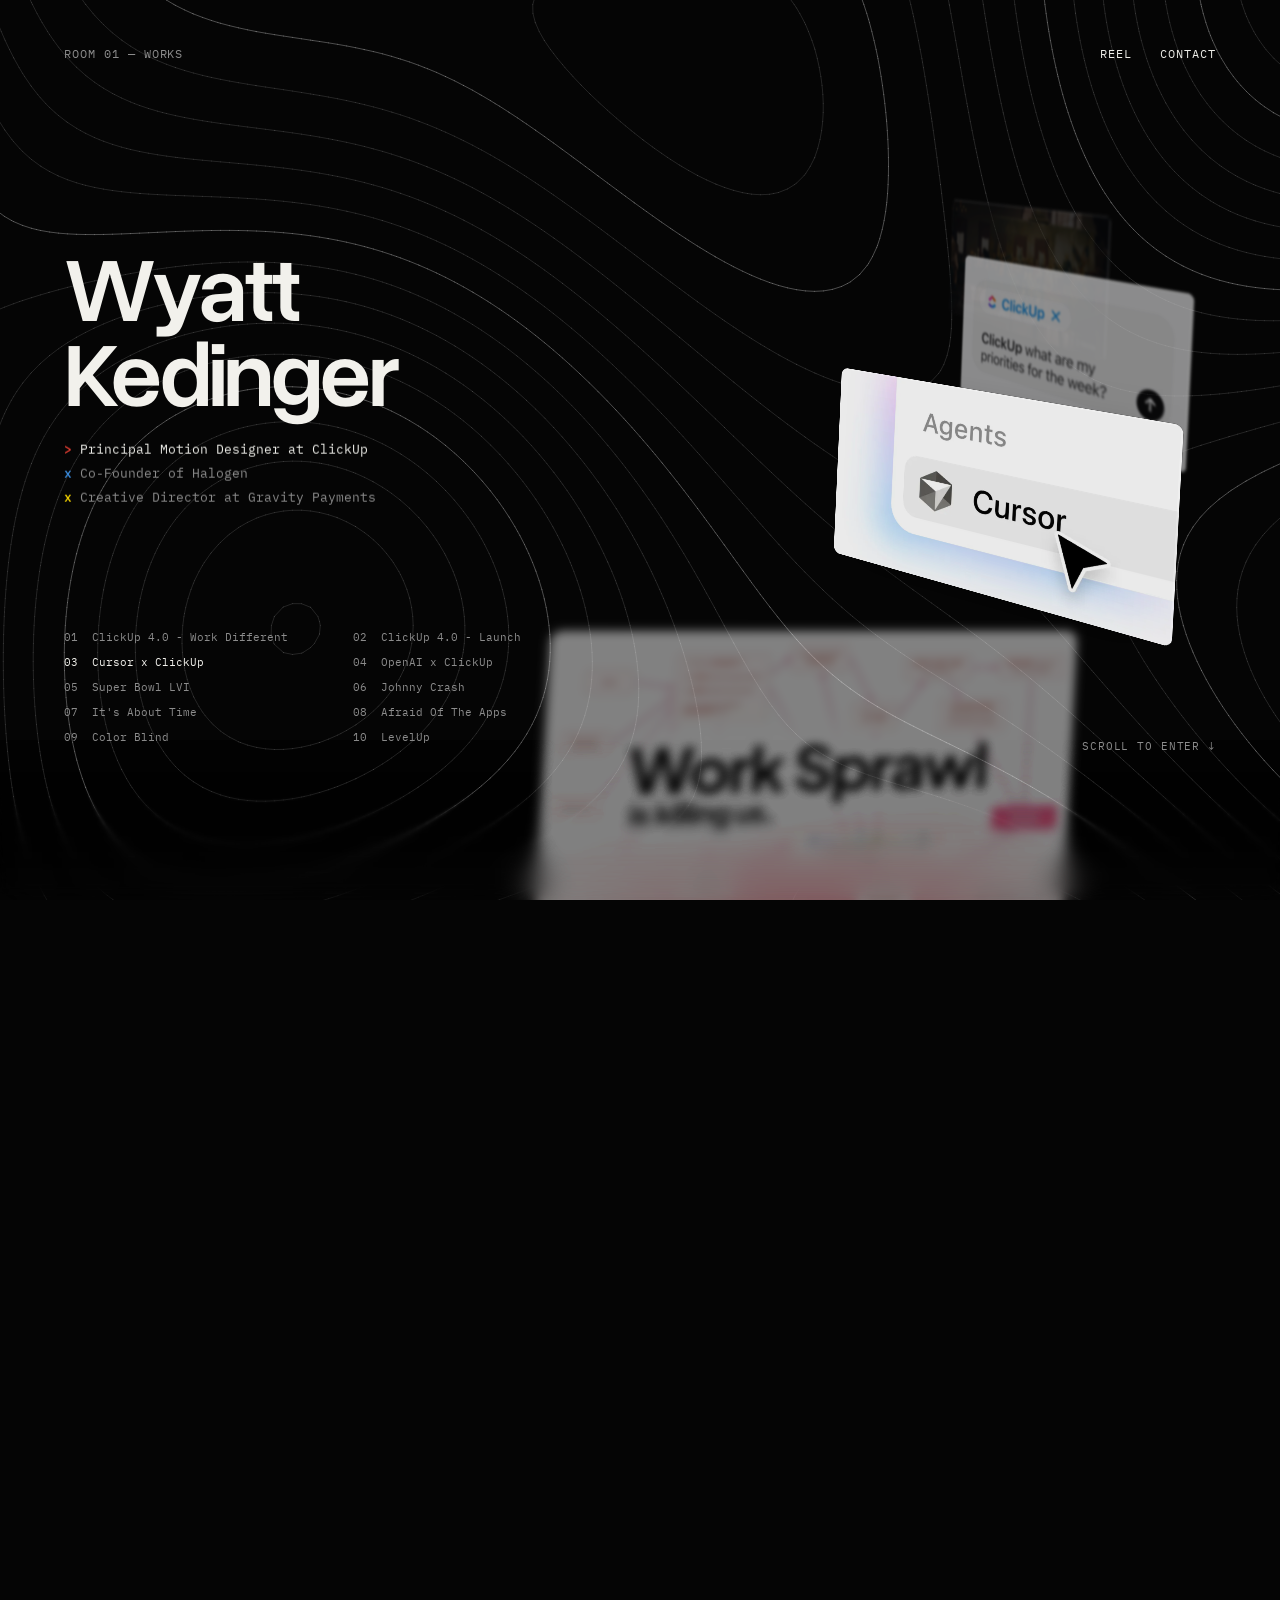
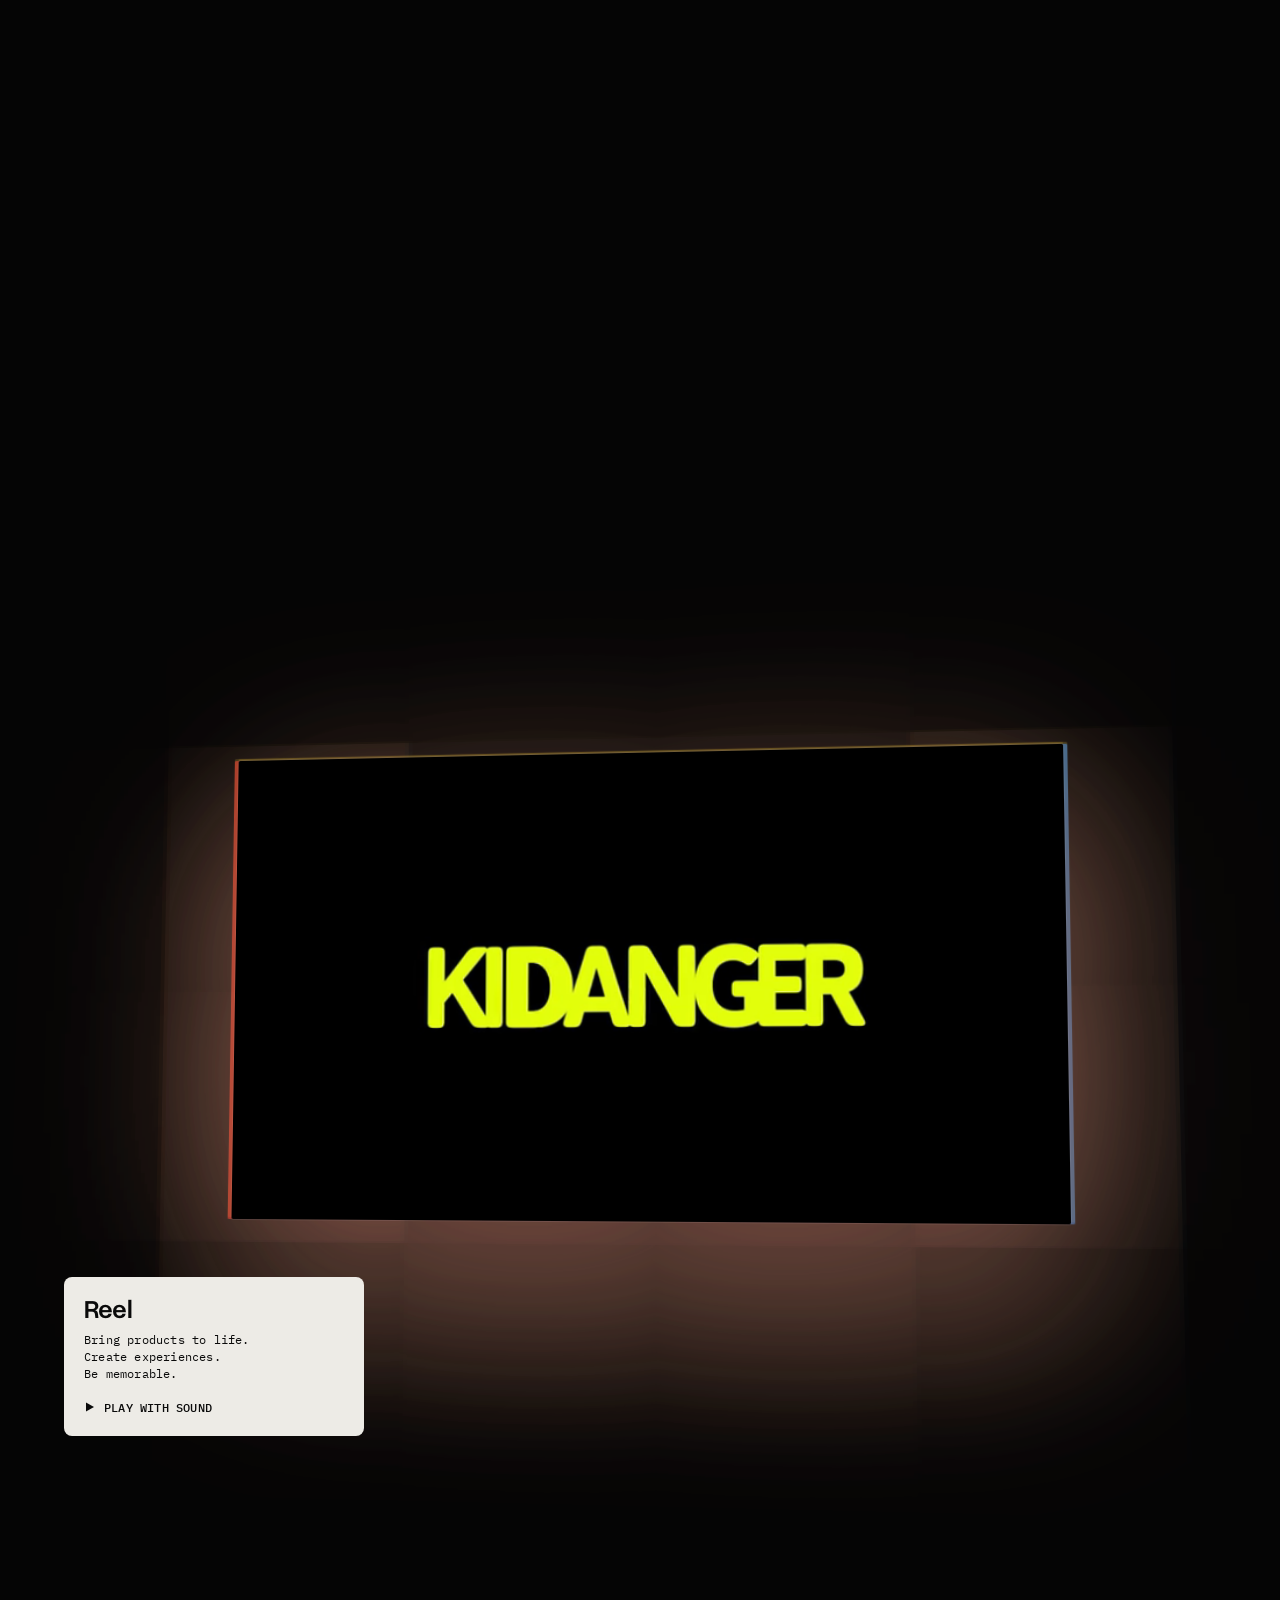
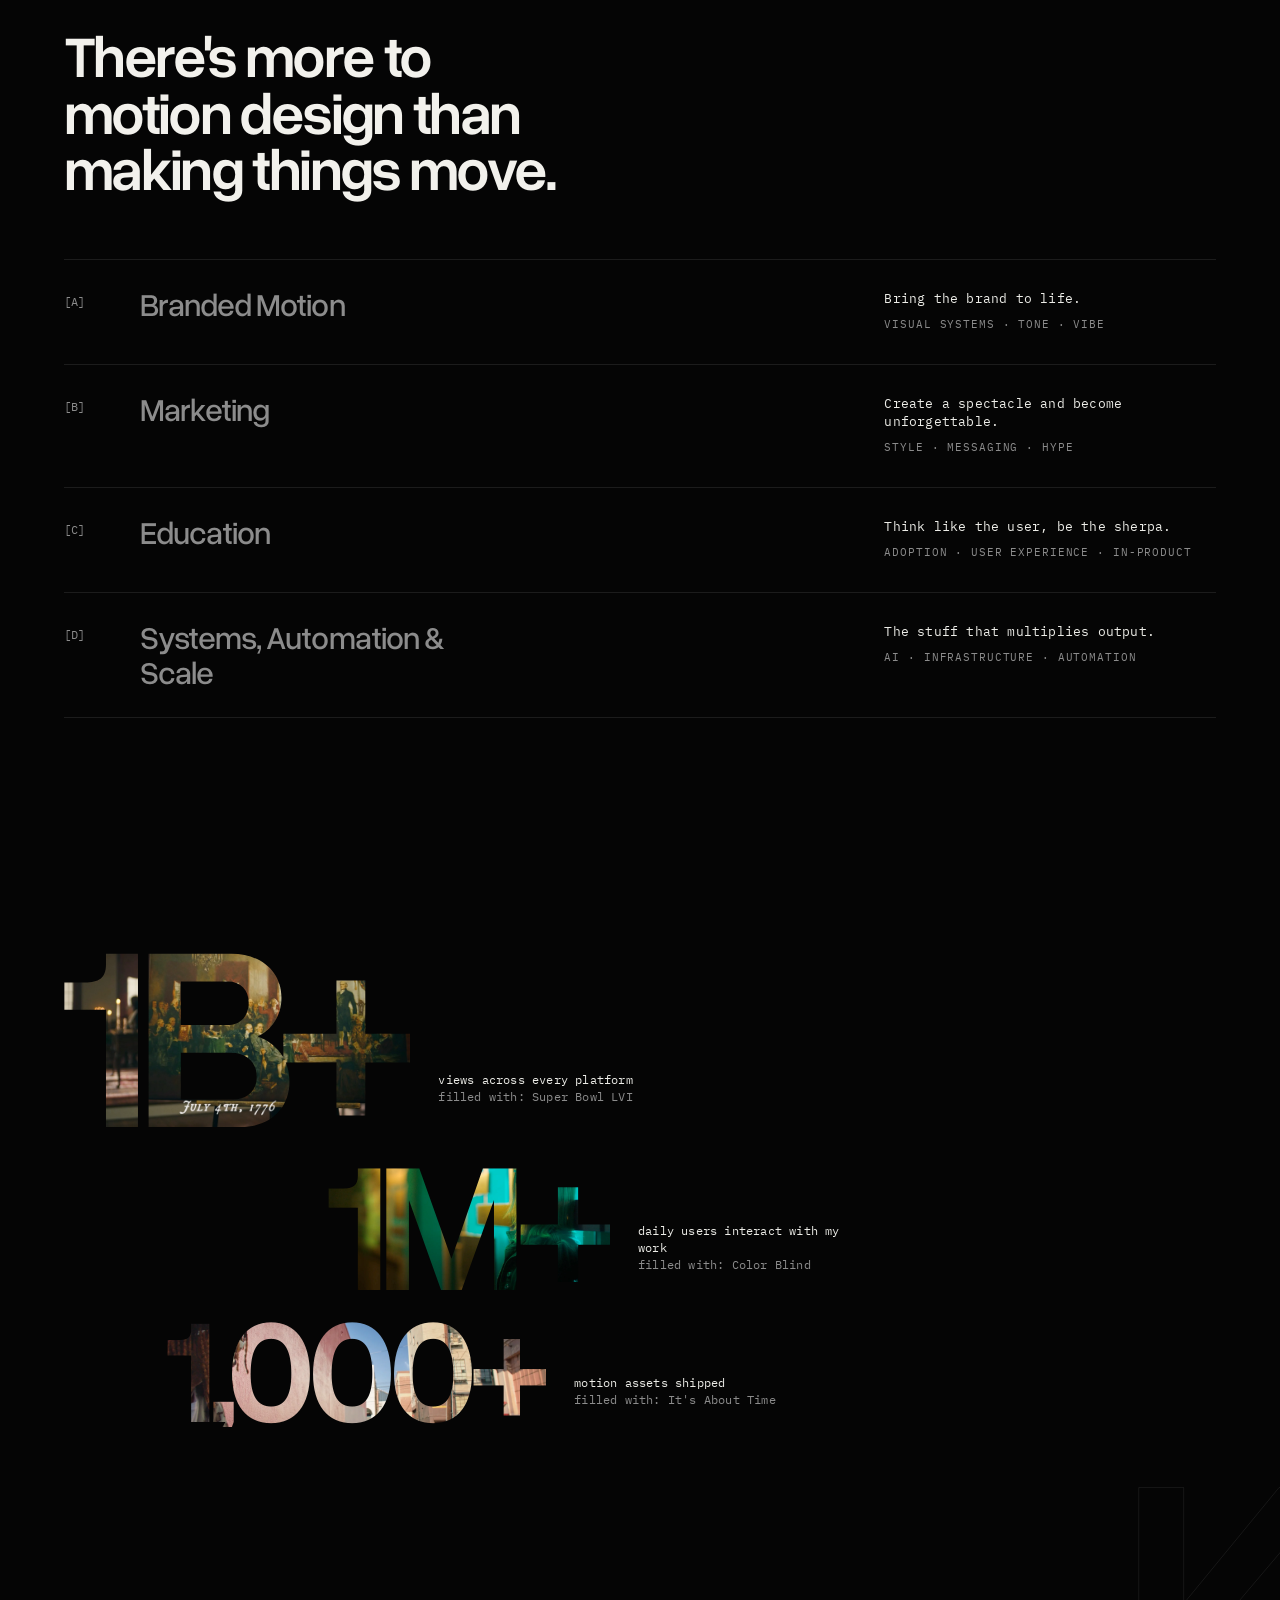
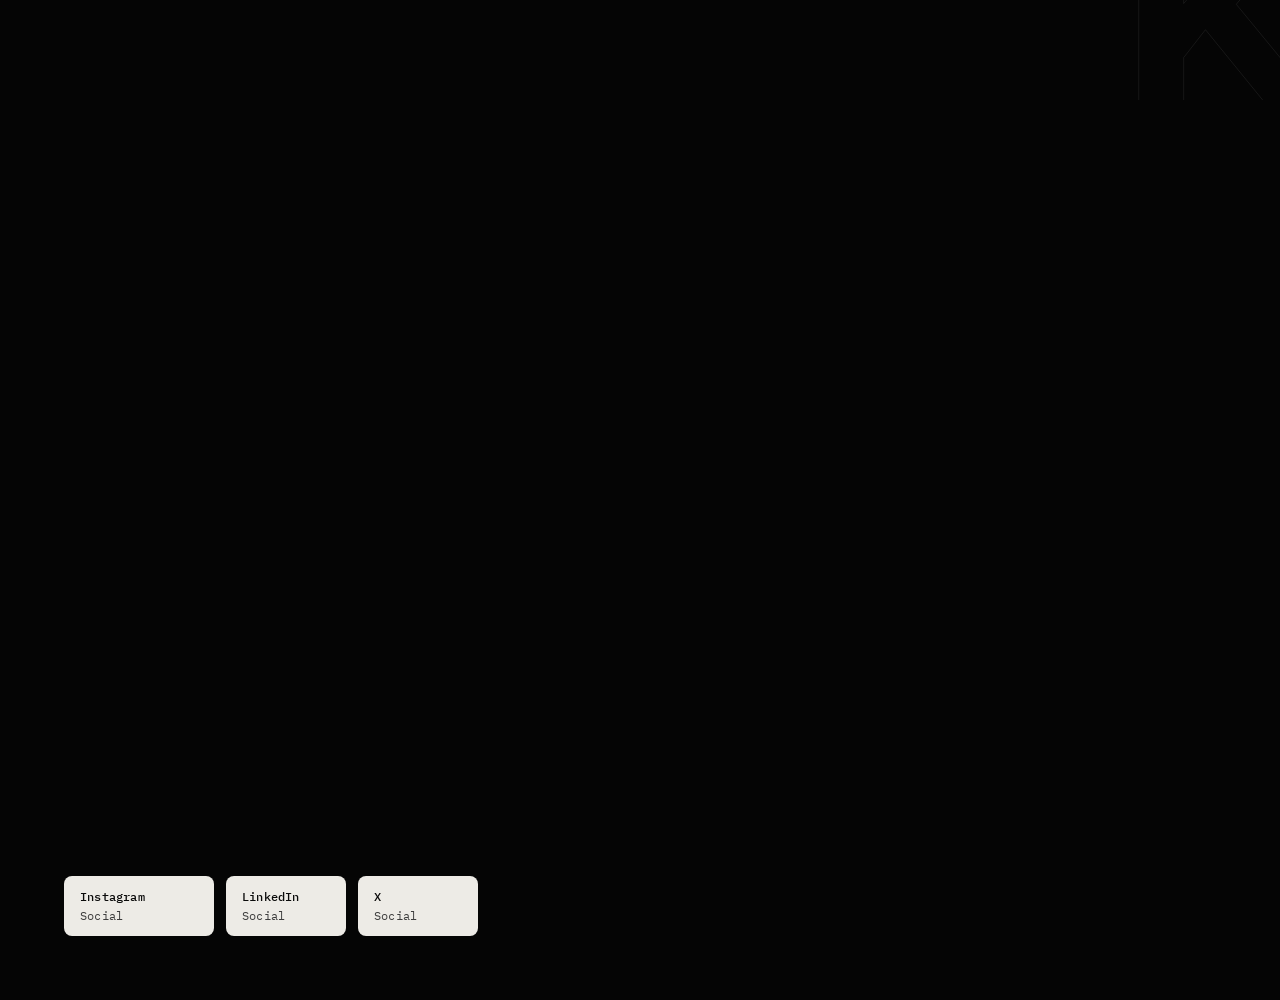
==== commit 1a7d67b6: "Hero contours ignore the tiles The tiles no longer dent the contour map or tint its lines; only the " ====
--- a/index.html
+++ b/index.html
@@ -1 +1 @@
-<!DOCTYPE html><html data-wf-domain="www.wyattkedinger.com" data-wf-page="696c6ad5186a173d71128969" data-wf-site="696c6ad3186a173d71128921" lang="en"><head><meta charset="utf-8"><title>Wyatt K.</title><meta content="Wyatt Kedinger&#x27;s Portfolio" name="description"><meta content="Wyatt K." property="og:title"><meta content="Wyatt Kedinger&#x27;s Portfolio" property="og:description"><meta content="Wyatt K." name="twitter:title"><meta content="Wyatt Kedinger&#x27;s Portfolio" name="twitter:description"><meta property="og:type" content="website"><meta content="summary_large_image" name="twitter:card"><meta content="width=device-width,initial-scale=1" name="viewport"><link href="css/webflow.css?v=28" rel="stylesheet" type="text/css"><link href="css/site.css?v=28" rel="stylesheet"><style>html.w-mod-js:not(.w-mod-ix3) :is(:is(.alert_card,.alert_card) .image,:is(.alert_card,.alert_card) .text-size-regular,.image-parallax,:is(.footer_link,.footer_link) .heading-style-h4,:is(.btn-wrap,.btn-wrap) .btn-bg,:is(.btn-wrap,.btn-wrap) .text-size-regular,:is(.btn-wrap,.btn-wrap) .btn_img,.faq_item .faq_wrap,.faq_item .faq_icon,:is(.services_item,.services_item) .services_number,:is(.services_item,.services_item) .services_tags,:is(.projects_card,.projects_card) .image,:is(.projects_card,.projects_card) .client-logo,:is(.projects_card,.projects_card) .client-logo-wrap,.hero_component :is(.heading,.hero_card),.brand-reveal .copyright,.brand-reveal .heading-style-h1,.brand-reveal,.showreel-wrap){visibility:hidden!important}@media not all and (max-width:479px) and (min-width:0px){@media not all and (max-width:767px) and (min-width:480px){@media not all and (max-width:991px) and (min-width:768px){html.w-mod-js:not(.w-mod-ix3) :is(.footer_component){visibility:hidden!important}}}}</style><script type="text/javascript">!function(o,c){var n=c.documentElement,t=" w-mod-";n.className+=t+"js",("ontouchstart"in o||o.DocumentTouch&&c instanceof DocumentTouch)&&(n.className+=t+"touch")}(window,document)</script><link href="media/Favicon.jpg" rel="shortcut icon" type="image/x-icon"><link href="media/TV_runner-webclip.jpeg" rel="apple-touch-icon"><script type="application/ld+json">{"@context":"https://schema.org","@type":"Person","name":"Wyatt Kedinger","jobTitle":"Principal Motion Designer","url":"https://www.wyattkedinger.com/","sameAs":["https://www.instagram.com/ked.danger","https://www.linkedin.com/in/wyattkedinger/","https://x.com/wyattkedinger"]}</script> <link rel="stylesheet" href="js/lenis.css"> <script src="js/lenis.min.js"></script> <meta name="format-detection" content="telephone=no"><link href="morph/morph.css?v=28" rel="stylesheet"><link rel="preload" as="image" href="images/works/clickup-4-work-different-960.webp" fetchpriority="high"><link rel="preload" as="image" href="images/works/clickup-4-launch-960.webp" fetchpriority="high"><link rel="preload" as="image" href="images/works/cursor-x-clickup-960.webp" fetchpriority="high"><link rel="preload" as="image" href="images/works/openai-x-clickup-960.webp" fetchpriority="high"><link rel="preload" as="font" type="font/woff2" href="fonts/plex-mono-400.woff2" crossorigin></head><body><div class="page-wrapper"><canvas class="room-field" aria-hidden="true"></canvas><header class="room-bar"><span class="room-bar_label" aria-live="polite">Room 01 — Works</span><nav class="room-bar_right" aria-label="Site"><a href="https://youtu.be/hs1KkIHInE4" data-reel="hs1KkIHInE4">Reel</a><a href="#exit" data-exit>Contact</a></nav></header><div class="global-styles w-embed"><style>body{-webkit-font-smoothing:antialiased;-moz-osx-font-smoothing:grayscale;font-smoothing:antialiased;text-rendering:optimizeLegibility}[tabindex]:focus-visible,input[type=file]:focus-visible{outline:.125rem solid #4d65ff;outline-offset:0.125rem}.inherit-color *{color:inherit}.w-richtext>:not(div):first-child,.w-richtext>div:first-child>:first-child{margin-top:0!important}.w-richtext ol li:last-child,.w-richtext ul li:last-child,.w-richtext>:last-child{margin-bottom:0!important}.container-large,.container-medium,.container-small{margin-right:auto!important;margin-left:auto!important}.text-style-3lines{display:-webkit-box;overflow:hidden;-webkit-line-clamp:3;-webkit-box-orient:vertical}.text-style-2lines{display:-webkit-box;overflow:hidden;-webkit-line-clamp:2;-webkit-box-orient:vertical}.display-inlineflex{display:inline-flex}.hide{display:none!important}@media screen and (max-width:991px){.hide,.hide-tablet{display:none!important}}@media screen and (max-width:767px){.hide-mobile-landscape{display:none!important}}@media screen and (max-width:479px){.hide-mobile{display:none!important}}.margin-0{margin:0!important}.padding-0{padding:0!important}.spacing-clean{padding:0!important;margin:0!important}.margin-top{margin-right:0!important;margin-bottom:0!important;margin-left:0!important}.padding-top{padding-right:0!important;padding-bottom:0!important;padding-left:0!important}.margin-right{margin-top:0!important;margin-bottom:0!important;margin-left:0!important}.padding-right{padding-top:0!important;padding-bottom:0!important;padding-left:0!important}.margin-bottom{margin-top:0!important;margin-right:0!important;margin-left:0!important}.padding-bottom{padding-top:0!important;padding-right:0!important;padding-left:0!important}.margin-left{margin-top:0!important;margin-right:0!important;margin-bottom:0!important}.padding-left{padding-top:0!important;padding-right:0!important;padding-bottom:0!important}.margin-horizontal{margin-top:0!important;margin-bottom:0!important}.padding-horizontal{padding-top:0!important;padding-bottom:0!important}.margin-vertical{margin-right:0!important;margin-left:0!important}.padding-vertical{padding-right:0!important;padding-left:0!important}.alert_content{display:-webkit-box;-webkit-line-clamp:3;-webkit-box-orient:vertical}.menu-open{overflow-x:hidden}.alert-open{overflow-x:hidden}::-webkit-scrollbar{display:none}</style></div><div style="--blur:1rem;--ratio:2" class="progressive-blur_wrap"><div style="--i:6" class="progressive-blur_panel is-1"></div><div style="--i:5" class="progressive-blur_panel is-2"></div><div style="--i:4" class="progressive-blur_panel is-3"></div><div style="--i:3" class="progressive-blur_panel is-4"></div><div style="--i:2" class="progressive-blur_panel is-5"></div><div style="--i:1" class="progressive-blur_panel is-6"></div><div style="--i:1" class="progressive-blur_panel is-7"></div><div style="--i:1" class="progressive-blur_panel is-8"></div><div style="--i:1" class="progressive-blur_panel is-9"></div><div style="--i:1" class="progressive-blur_panel is-10"></div></div><main class="main-wrapper"><div class="morph-pin" data-room="Room 01 — Works"><div class="morph-sticky"><div id="morph-root"></div></div></div><section class="room room-proj" id="reel" data-room="Room 02 — Reel" data-bar="nav"> <div class="proj"> <a class="proj_screen" href="https://youtu.be/hs1KkIHInE4" data-reel="hs1KkIHInE4" aria-label="Play the reel with sound"> <video data-lazy muted loop playsinline preload="none" poster="media/REEL_V01_poster.0000000.jpg"><source data-src="media/REEL_V01_mp4.mp4" type="video/mp4"><source data-src="media/REEL_V01_webm.webm" type="video/webm"></video> </a> </div> <div class="placard proj_label"> <h2 class="placard_title">Reel</h2> <span>Bring products to life.<br>Create experiences.<br>Be memorable.</span> <a class="placard_link" href="https://youtu.be/hs1KkIHInE4" data-reel="hs1KkIHInE4"><svg width="12" height="12" viewBox="0 0 12 12" aria-hidden="true"><path d="M2 1.5v9l8-4.5z" fill="currentColor"/></svg>Play with sound</a> </div> </section> <section class="room room-approach" id="approach" data-room="Room 03 — Approach" data-bar="nav"> <h2 class="room_statement">There's more to motion design than making things move.</h2> <ol class="approach_list"> <li class="approach_row" data-k="0"> <span class="approach_n">[A]</span> <span class="approach_name">Branded Motion</span> <span class="approach_slot"><span class="approach_card"><video data-lazy data-manual muted loop playsinline preload="none" poster="media/BRAND_V01_1_poster.0000000.jpg"><source data-src="media/BRAND_V01_1_mp4.mp4" type="video/mp4"><source data-src="media/BRAND_V01_1_webm.webm" type="video/webm"></video></span></span> <span class="approach_text"><span class="approach_desc">Bring the brand to life.</span><span class="approach_tags">Visual systems · Tone · Vibe</span></span> </li> <li class="approach_row" data-k="1"> <span class="approach_n">[B]</span> <span class="approach_name">Marketing</span> <span class="approach_slot"><span class="approach_card" style="aspect-ratio:406/720"><video data-lazy data-manual muted loop playsinline preload="none" poster="media/homepage3_poster.0000000.jpg"><source data-src="media/homepage3_mp4.mp4" type="video/mp4"><source data-src="media/homepage3_webm.webm" type="video/webm"></video></span></span> <span class="approach_text"><span class="approach_desc">Create a spectacle and become unforgettable.</span><span class="approach_tags">Style · Messaging · Hype</span></span> </li> <li class="approach_row" data-k="2"> <span class="approach_n">[C]</span> <span class="approach_name">Education</span> <span class="approach_slot"><span class="approach_card"><video data-lazy data-manual muted loop playsinline preload="none" poster="media/EDUCATION_V01_poster.0000000.jpg"><source data-src="media/EDUCATION_V01_mp4.mp4" type="video/mp4"><source data-src="media/EDUCATION_V01_webm.webm" type="video/webm"></video></span></span> <span class="approach_text"><span class="approach_desc">Think like the user, be the sherpa.</span><span class="approach_tags">Adoption · User experience · In-product</span></span> </li> <li class="approach_row" data-k="3"> <span class="approach_n">[D]</span> <span class="approach_name">Systems, Automation &amp; Scale</span> <span class="approach_slot"><span class="approach_card"><video data-lazy data-manual muted loop playsinline preload="none" poster="media/AUTOMATION_V02_poster.0000000.jpg"><source data-src="media/AUTOMATION_V02_mp4.mp4" type="video/mp4"><source data-src="media/AUTOMATION_V02_webm.webm" type="video/webm"></video></span></span> <span class="approach_text"><span class="approach_desc">The stuff that multiplies output.</span><span class="approach_tags">AI · Infrastructure · Automation</span></span> </li> </ol> </section> <section class="room room-reach" id="reach" data-room="Room 04 — Reach" data-bar="text:The numbers are cut from the work"> <div class="reach"> <div class="reach_row"> <span class="reach_fig reach_fig-1" aria-hidden="true" data-count="1000000000">1B+</span> <p class="reach_cap"><span class="sr-only">1B+ </span>views across every platform<br><span class="reach_src">filled with: Super Bowl LVI</span></p> </div> <div class="reach_row reach_row-2"> <span class="reach_fig reach_fig-2" aria-hidden="true" data-count="1000000">1M+</span> <p class="reach_cap"><span class="sr-only">1M+ </span>daily users interact with my work<br><span class="reach_src">filled with: Color Blind</span></p> </div> <div class="reach_row reach_row-3"> <span class="reach_fig reach_fig-3" aria-hidden="true" data-count="1000">1,000+</span> <p class="reach_cap"><span class="sr-only">1,000+ </span>motion assets shipped<br><span class="reach_src">filled with: It's About Time</span></p> </div> </div> <span class="reach_ghost" aria-hidden="true">K</span> </section> <section class="room room-exit" id="exit" data-room="Exit" data-bar="text:© Wyatt Kedinger"> <h2 class="exit_name"><span class="sr-only">Wyatt K</span></h2> <nav class="exit_links" aria-label="Contact"> <a class="placard placard-link" href="https://www.instagram.com/ked.danger"><span class="placard_t">Instagram</span><span class="placard_s">Social</span></a> <a class="placard placard-link" href="https://www.linkedin.com/in/wyattkedinger/"><span class="placard_t">LinkedIn</span><span class="placard_s">Social</span></a> <a class="placard placard-link" href="https://x.com/wyattkedinger"><span class="placard_t">X</span><span class="placard_s">Social</span></a> </nav> </section> </main></div><script src="js/gsap.min.js" type="text/javascript"></script><script src="js/ScrollTrigger.min.js" type="text/javascript"></script><script src="js/SplitText.min.js" type="text/javascript"></script><script type="text/javascript">gsap.registerPlugin(ScrollTrigger,SplitText)</script><script>const lenis=new Lenis;window.lenis=lenis,lenis.on("scroll",ScrollTrigger.update),gsap.ticker.add(e=>{lenis.raf(1e3*e)}),gsap.ticker.lagSmoothing(0)</script> <style>.wk-wrap{position:absolute;inset:0;overflow:hidden;pointer-events:none;z-index:0}.wk-l{position:absolute;left:0;right:0;bottom:0;background-image:var(--wk-img);background-repeat:no-repeat;background-size:cover}.wk-back{height:62%;opacity:.5;transform:translate3d(0,25px,0) scaleX(-1);filter:blur(3px);will-change:transform,filter;background-position:center bottom}.wk-front{height:60%;transform-origin:31.25% 0%;filter:blur(0);will-change:transform,filter;z-index:1;background-position:left bottom}@media (prefers-reduced-motion:reduce){.wk-front{transform:translate3d(18.75%,-22px,0) scale(1.6)!important}}</style> <style>a.btn-wrap[href="/contact"],a.credits_link[href*=lucas-gusso],a.credits_link[href="/changelog"],a.credits_link[href="/license"],a.credits_link[href="/style-guide"],a.footer_link[href="/about"],a.footer_link[href="/contact"],a.menu_link[href="/about"],a.menu_link[href="/blog"],a.menu_link[href="/contact"],a[href="/notifications"]{display:none!important}</style> <script src="js/vendor/react.production.min.js"></script><script src="js/vendor/react-dom.production.min.js"></script><script src="morph/works.js?v=28"></script><script src="morph/boot.js?v=28"></script><script src="morph/morph.js?v=28"></script><script src="js/room.js?v=28"></script><script src="js/site.js?v=28"></script></body></html>+<!DOCTYPE html><html data-wf-domain="www.wyattkedinger.com" data-wf-page="696c6ad5186a173d71128969" data-wf-site="696c6ad3186a173d71128921" lang="en"><head><meta charset="utf-8"><title>Wyatt K.</title><meta content="Wyatt Kedinger&#x27;s Portfolio" name="description"><meta content="Wyatt K." property="og:title"><meta content="Wyatt Kedinger&#x27;s Portfolio" property="og:description"><meta content="Wyatt K." name="twitter:title"><meta content="Wyatt Kedinger&#x27;s Portfolio" name="twitter:description"><meta property="og:type" content="website"><meta content="summary_large_image" name="twitter:card"><meta content="width=device-width,initial-scale=1" name="viewport"><link href="css/webflow.css?v=29" rel="stylesheet" type="text/css"><link href="css/site.css?v=29" rel="stylesheet"><style>html.w-mod-js:not(.w-mod-ix3) :is(:is(.alert_card,.alert_card) .image,:is(.alert_card,.alert_card) .text-size-regular,.image-parallax,:is(.footer_link,.footer_link) .heading-style-h4,:is(.btn-wrap,.btn-wrap) .btn-bg,:is(.btn-wrap,.btn-wrap) .text-size-regular,:is(.btn-wrap,.btn-wrap) .btn_img,.faq_item .faq_wrap,.faq_item .faq_icon,:is(.services_item,.services_item) .services_number,:is(.services_item,.services_item) .services_tags,:is(.projects_card,.projects_card) .image,:is(.projects_card,.projects_card) .client-logo,:is(.projects_card,.projects_card) .client-logo-wrap,.hero_component :is(.heading,.hero_card),.brand-reveal .copyright,.brand-reveal .heading-style-h1,.brand-reveal,.showreel-wrap){visibility:hidden!important}@media not all and (max-width:479px) and (min-width:0px){@media not all and (max-width:767px) and (min-width:480px){@media not all and (max-width:991px) and (min-width:768px){html.w-mod-js:not(.w-mod-ix3) :is(.footer_component){visibility:hidden!important}}}}</style><script type="text/javascript">!function(o,c){var n=c.documentElement,t=" w-mod-";n.className+=t+"js",("ontouchstart"in o||o.DocumentTouch&&c instanceof DocumentTouch)&&(n.className+=t+"touch")}(window,document)</script><link href="media/Favicon.jpg" rel="shortcut icon" type="image/x-icon"><link href="media/TV_runner-webclip.jpeg" rel="apple-touch-icon"><script type="application/ld+json">{"@context":"https://schema.org","@type":"Person","name":"Wyatt Kedinger","jobTitle":"Principal Motion Designer","url":"https://www.wyattkedinger.com/","sameAs":["https://www.instagram.com/ked.danger","https://www.linkedin.com/in/wyattkedinger/","https://x.com/wyattkedinger"]}</script> <link rel="stylesheet" href="js/lenis.css"> <script src="js/lenis.min.js"></script> <meta name="format-detection" content="telephone=no"><link href="morph/morph.css?v=29" rel="stylesheet"><link rel="preload" as="image" href="images/works/clickup-4-work-different-960.webp" fetchpriority="high"><link rel="preload" as="image" href="images/works/clickup-4-launch-960.webp" fetchpriority="high"><link rel="preload" as="image" href="images/works/cursor-x-clickup-960.webp" fetchpriority="high"><link rel="preload" as="image" href="images/works/openai-x-clickup-960.webp" fetchpriority="high"><link rel="preload" as="font" type="font/woff2" href="fonts/plex-mono-400.woff2" crossorigin></head><body><div class="page-wrapper"><canvas class="room-field" aria-hidden="true"></canvas><header class="room-bar"><span class="room-bar_label" aria-live="polite">Room 01 — Works</span><nav class="room-bar_right" aria-label="Site"><a href="https://youtu.be/hs1KkIHInE4" data-reel="hs1KkIHInE4">Reel</a><a href="#exit" data-exit>Contact</a></nav></header><div class="global-styles w-embed"><style>body{-webkit-font-smoothing:antialiased;-moz-osx-font-smoothing:grayscale;font-smoothing:antialiased;text-rendering:optimizeLegibility}[tabindex]:focus-visible,input[type=file]:focus-visible{outline:.125rem solid #4d65ff;outline-offset:0.125rem}.inherit-color *{color:inherit}.w-richtext>:not(div):first-child,.w-richtext>div:first-child>:first-child{margin-top:0!important}.w-richtext ol li:last-child,.w-richtext ul li:last-child,.w-richtext>:last-child{margin-bottom:0!important}.container-large,.container-medium,.container-small{margin-right:auto!important;margin-left:auto!important}.text-style-3lines{display:-webkit-box;overflow:hidden;-webkit-line-clamp:3;-webkit-box-orient:vertical}.text-style-2lines{display:-webkit-box;overflow:hidden;-webkit-line-clamp:2;-webkit-box-orient:vertical}.display-inlineflex{display:inline-flex}.hide{display:none!important}@media screen and (max-width:991px){.hide,.hide-tablet{display:none!important}}@media screen and (max-width:767px){.hide-mobile-landscape{display:none!important}}@media screen and (max-width:479px){.hide-mobile{display:none!important}}.margin-0{margin:0!important}.padding-0{padding:0!important}.spacing-clean{padding:0!important;margin:0!important}.margin-top{margin-right:0!important;margin-bottom:0!important;margin-left:0!important}.padding-top{padding-right:0!important;padding-bottom:0!important;padding-left:0!important}.margin-right{margin-top:0!important;margin-bottom:0!important;margin-left:0!important}.padding-right{padding-top:0!important;padding-bottom:0!important;padding-left:0!important}.margin-bottom{margin-top:0!important;margin-right:0!important;margin-left:0!important}.padding-bottom{padding-top:0!important;padding-right:0!important;padding-left:0!important}.margin-left{margin-top:0!important;margin-right:0!important;margin-bottom:0!important}.padding-left{padding-top:0!important;padding-right:0!important;padding-bottom:0!important}.margin-horizontal{margin-top:0!important;margin-bottom:0!important}.padding-horizontal{padding-top:0!important;padding-bottom:0!important}.margin-vertical{margin-right:0!important;margin-left:0!important}.padding-vertical{padding-right:0!important;padding-left:0!important}.alert_content{display:-webkit-box;-webkit-line-clamp:3;-webkit-box-orient:vertical}.menu-open{overflow-x:hidden}.alert-open{overflow-x:hidden}::-webkit-scrollbar{display:none}</style></div><div style="--blur:1rem;--ratio:2" class="progressive-blur_wrap"><div style="--i:6" class="progressive-blur_panel is-1"></div><div style="--i:5" class="progressive-blur_panel is-2"></div><div style="--i:4" class="progressive-blur_panel is-3"></div><div style="--i:3" class="progressive-blur_panel is-4"></div><div style="--i:2" class="progressive-blur_panel is-5"></div><div style="--i:1" class="progressive-blur_panel is-6"></div><div style="--i:1" class="progressive-blur_panel is-7"></div><div style="--i:1" class="progressive-blur_panel is-8"></div><div style="--i:1" class="progressive-blur_panel is-9"></div><div style="--i:1" class="progressive-blur_panel is-10"></div></div><main class="main-wrapper"><div class="morph-pin" data-room="Room 01 — Works"><div class="morph-sticky"><div id="morph-root"></div></div></div><section class="room room-proj" id="reel" data-room="Room 02 — Reel" data-bar="nav"> <div class="proj"> <a class="proj_screen" href="https://youtu.be/hs1KkIHInE4" data-reel="hs1KkIHInE4" aria-label="Play the reel with sound"> <video data-lazy muted loop playsinline preload="none" poster="media/REEL_V01_poster.0000000.jpg"><source data-src="media/REEL_V01_mp4.mp4" type="video/mp4"><source data-src="media/REEL_V01_webm.webm" type="video/webm"></video> </a> </div> <div class="placard proj_label"> <h2 class="placard_title">Reel</h2> <span>Bring products to life.<br>Create experiences.<br>Be memorable.</span> <a class="placard_link" href="https://youtu.be/hs1KkIHInE4" data-reel="hs1KkIHInE4"><svg width="12" height="12" viewBox="0 0 12 12" aria-hidden="true"><path d="M2 1.5v9l8-4.5z" fill="currentColor"/></svg>Play with sound</a> </div> </section> <section class="room room-approach" id="approach" data-room="Room 03 — Approach" data-bar="nav"> <h2 class="room_statement">There's more to motion design than making things move.</h2> <ol class="approach_list"> <li class="approach_row" data-k="0"> <span class="approach_n">[A]</span> <span class="approach_name">Branded Motion</span> <span class="approach_slot"><span class="approach_card"><video data-lazy data-manual muted loop playsinline preload="none" poster="media/BRAND_V01_1_poster.0000000.jpg"><source data-src="media/BRAND_V01_1_mp4.mp4" type="video/mp4"><source data-src="media/BRAND_V01_1_webm.webm" type="video/webm"></video></span></span> <span class="approach_text"><span class="approach_desc">Bring the brand to life.</span><span class="approach_tags">Visual systems · Tone · Vibe</span></span> </li> <li class="approach_row" data-k="1"> <span class="approach_n">[B]</span> <span class="approach_name">Marketing</span> <span class="approach_slot"><span class="approach_card" style="aspect-ratio:406/720"><video data-lazy data-manual muted loop playsinline preload="none" poster="media/homepage3_poster.0000000.jpg"><source data-src="media/homepage3_mp4.mp4" type="video/mp4"><source data-src="media/homepage3_webm.webm" type="video/webm"></video></span></span> <span class="approach_text"><span class="approach_desc">Create a spectacle and become unforgettable.</span><span class="approach_tags">Style · Messaging · Hype</span></span> </li> <li class="approach_row" data-k="2"> <span class="approach_n">[C]</span> <span class="approach_name">Education</span> <span class="approach_slot"><span class="approach_card"><video data-lazy data-manual muted loop playsinline preload="none" poster="media/EDUCATION_V01_poster.0000000.jpg"><source data-src="media/EDUCATION_V01_mp4.mp4" type="video/mp4"><source data-src="media/EDUCATION_V01_webm.webm" type="video/webm"></video></span></span> <span class="approach_text"><span class="approach_desc">Think like the user, be the sherpa.</span><span class="approach_tags">Adoption · User experience · In-product</span></span> </li> <li class="approach_row" data-k="3"> <span class="approach_n">[D]</span> <span class="approach_name">Systems, Automation &amp; Scale</span> <span class="approach_slot"><span class="approach_card"><video data-lazy data-manual muted loop playsinline preload="none" poster="media/AUTOMATION_V02_poster.0000000.jpg"><source data-src="media/AUTOMATION_V02_mp4.mp4" type="video/mp4"><source data-src="media/AUTOMATION_V02_webm.webm" type="video/webm"></video></span></span> <span class="approach_text"><span class="approach_desc">The stuff that multiplies output.</span><span class="approach_tags">AI · Infrastructure · Automation</span></span> </li> </ol> </section> <section class="room room-reach" id="reach" data-room="Room 04 — Reach" data-bar="text:The numbers are cut from the work"> <div class="reach"> <div class="reach_row"> <span class="reach_fig reach_fig-1" aria-hidden="true" data-count="1000000000">1B+</span> <p class="reach_cap"><span class="sr-only">1B+ </span>views across every platform<br><span class="reach_src">filled with: Super Bowl LVI</span></p> </div> <div class="reach_row reach_row-2"> <span class="reach_fig reach_fig-2" aria-hidden="true" data-count="1000000">1M+</span> <p class="reach_cap"><span class="sr-only">1M+ </span>daily users interact with my work<br><span class="reach_src">filled with: Color Blind</span></p> </div> <div class="reach_row reach_row-3"> <span class="reach_fig reach_fig-3" aria-hidden="true" data-count="1000">1,000+</span> <p class="reach_cap"><span class="sr-only">1,000+ </span>motion assets shipped<br><span class="reach_src">filled with: It's About Time</span></p> </div> </div> <span class="reach_ghost" aria-hidden="true">K</span> </section> <section class="room room-exit" id="exit" data-room="Exit" data-bar="text:© Wyatt Kedinger"> <h2 class="exit_name"><span class="sr-only">Wyatt K</span></h2> <nav class="exit_links" aria-label="Contact"> <a class="placard placard-link" href="https://www.instagram.com/ked.danger"><span class="placard_t">Instagram</span><span class="placard_s">Social</span></a> <a class="placard placard-link" href="https://www.linkedin.com/in/wyattkedinger/"><span class="placard_t">LinkedIn</span><span class="placard_s">Social</span></a> <a class="placard placard-link" href="https://x.com/wyattkedinger"><span class="placard_t">X</span><span class="placard_s">Social</span></a> </nav> </section> </main></div><script src="js/gsap.min.js" type="text/javascript"></script><script src="js/ScrollTrigger.min.js" type="text/javascript"></script><script src="js/SplitText.min.js" type="text/javascript"></script><script type="text/javascript">gsap.registerPlugin(ScrollTrigger,SplitText)</script><script>const lenis=new Lenis;window.lenis=lenis,lenis.on("scroll",ScrollTrigger.update),gsap.ticker.add(e=>{lenis.raf(1e3*e)}),gsap.ticker.lagSmoothing(0)</script> <style>.wk-wrap{position:absolute;inset:0;overflow:hidden;pointer-events:none;z-index:0}.wk-l{position:absolute;left:0;right:0;bottom:0;background-image:var(--wk-img);background-repeat:no-repeat;background-size:cover}.wk-back{height:62%;opacity:.5;transform:translate3d(0,25px,0) scaleX(-1);filter:blur(3px);will-change:transform,filter;background-position:center bottom}.wk-front{height:60%;transform-origin:31.25% 0%;filter:blur(0);will-change:transform,filter;z-index:1;background-position:left bottom}@media (prefers-reduced-motion:reduce){.wk-front{transform:translate3d(18.75%,-22px,0) scale(1.6)!important}}</style> <style>a.btn-wrap[href="/contact"],a.credits_link[href*=lucas-gusso],a.credits_link[href="/changelog"],a.credits_link[href="/license"],a.credits_link[href="/style-guide"],a.footer_link[href="/about"],a.footer_link[href="/contact"],a.menu_link[href="/about"],a.menu_link[href="/blog"],a.menu_link[href="/contact"],a[href="/notifications"]{display:none!important}</style> <script src="js/vendor/react.production.min.js"></script><script src="js/vendor/react-dom.production.min.js"></script><script src="morph/works.js?v=29"></script><script src="morph/boot.js?v=29"></script><script src="morph/morph.js?v=29"></script><script src="js/room.js?v=29"></script><script src="js/site.js?v=29"></script></body></html>
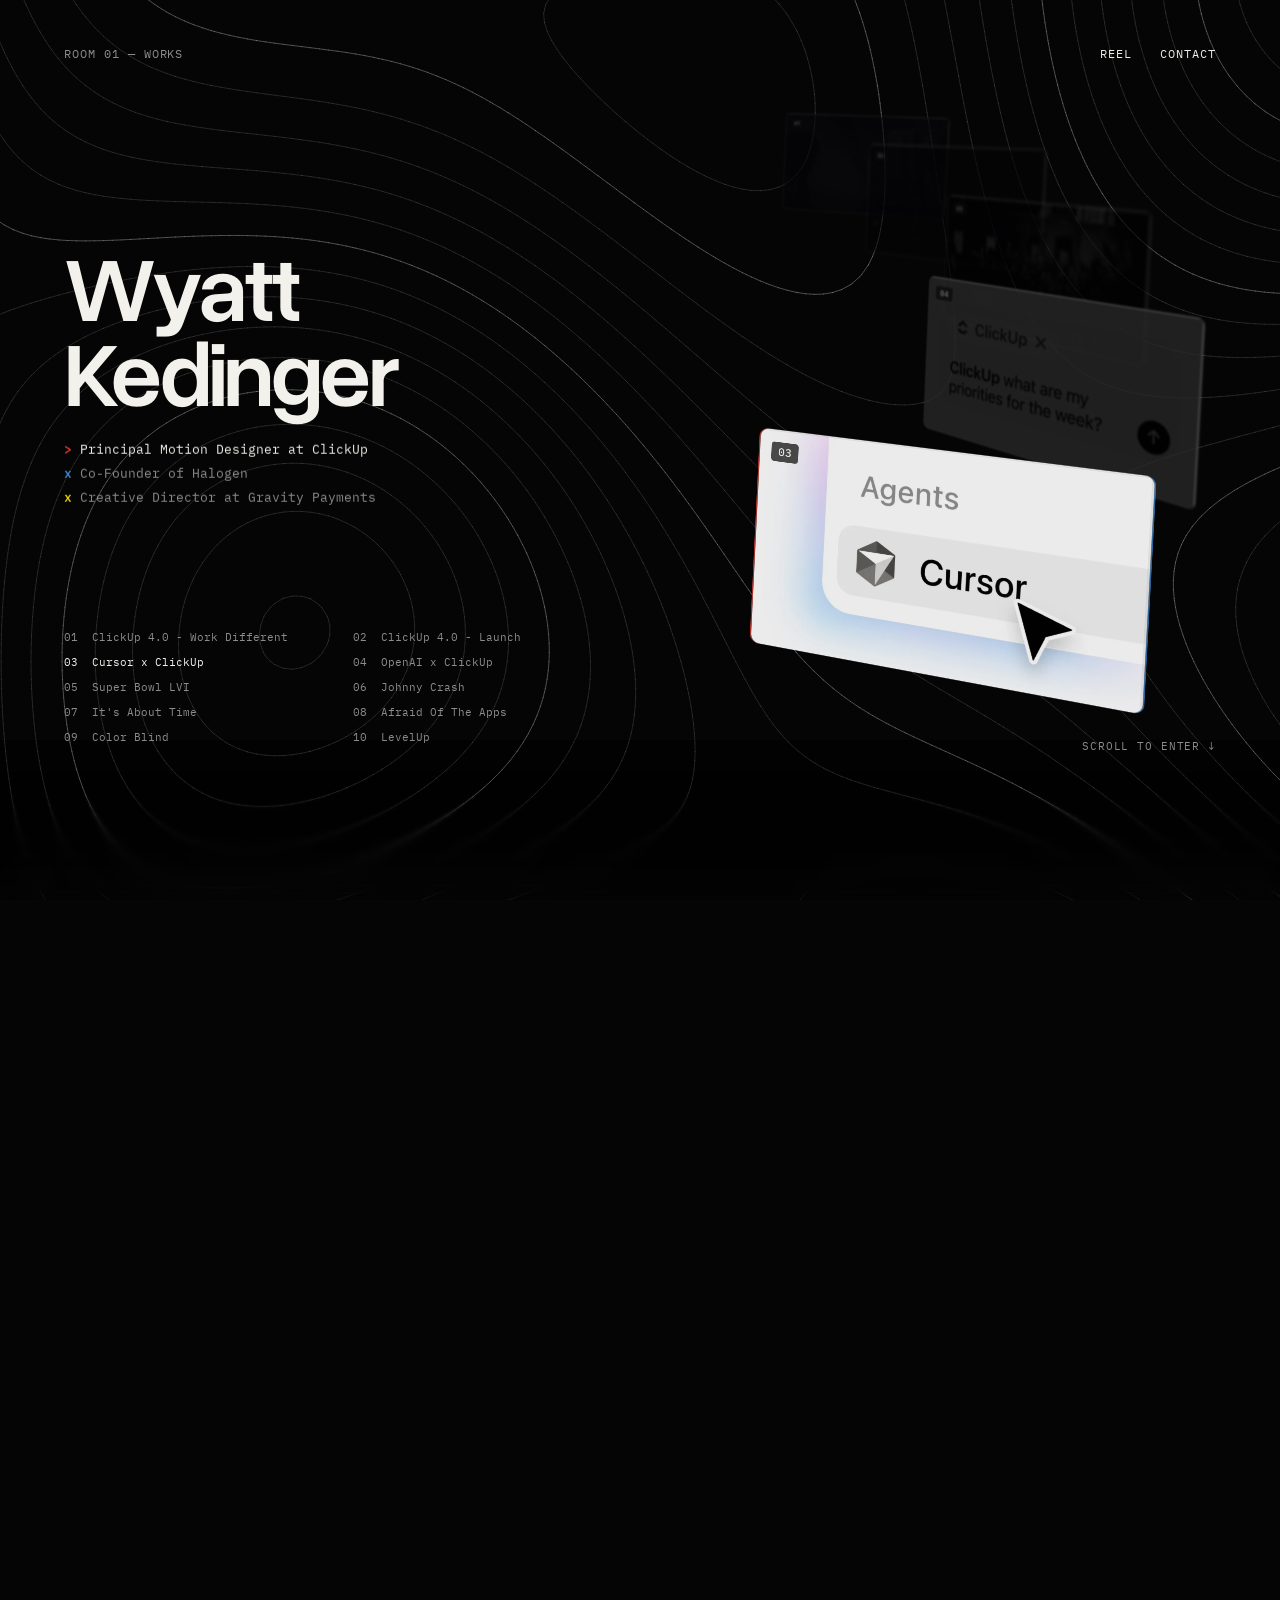
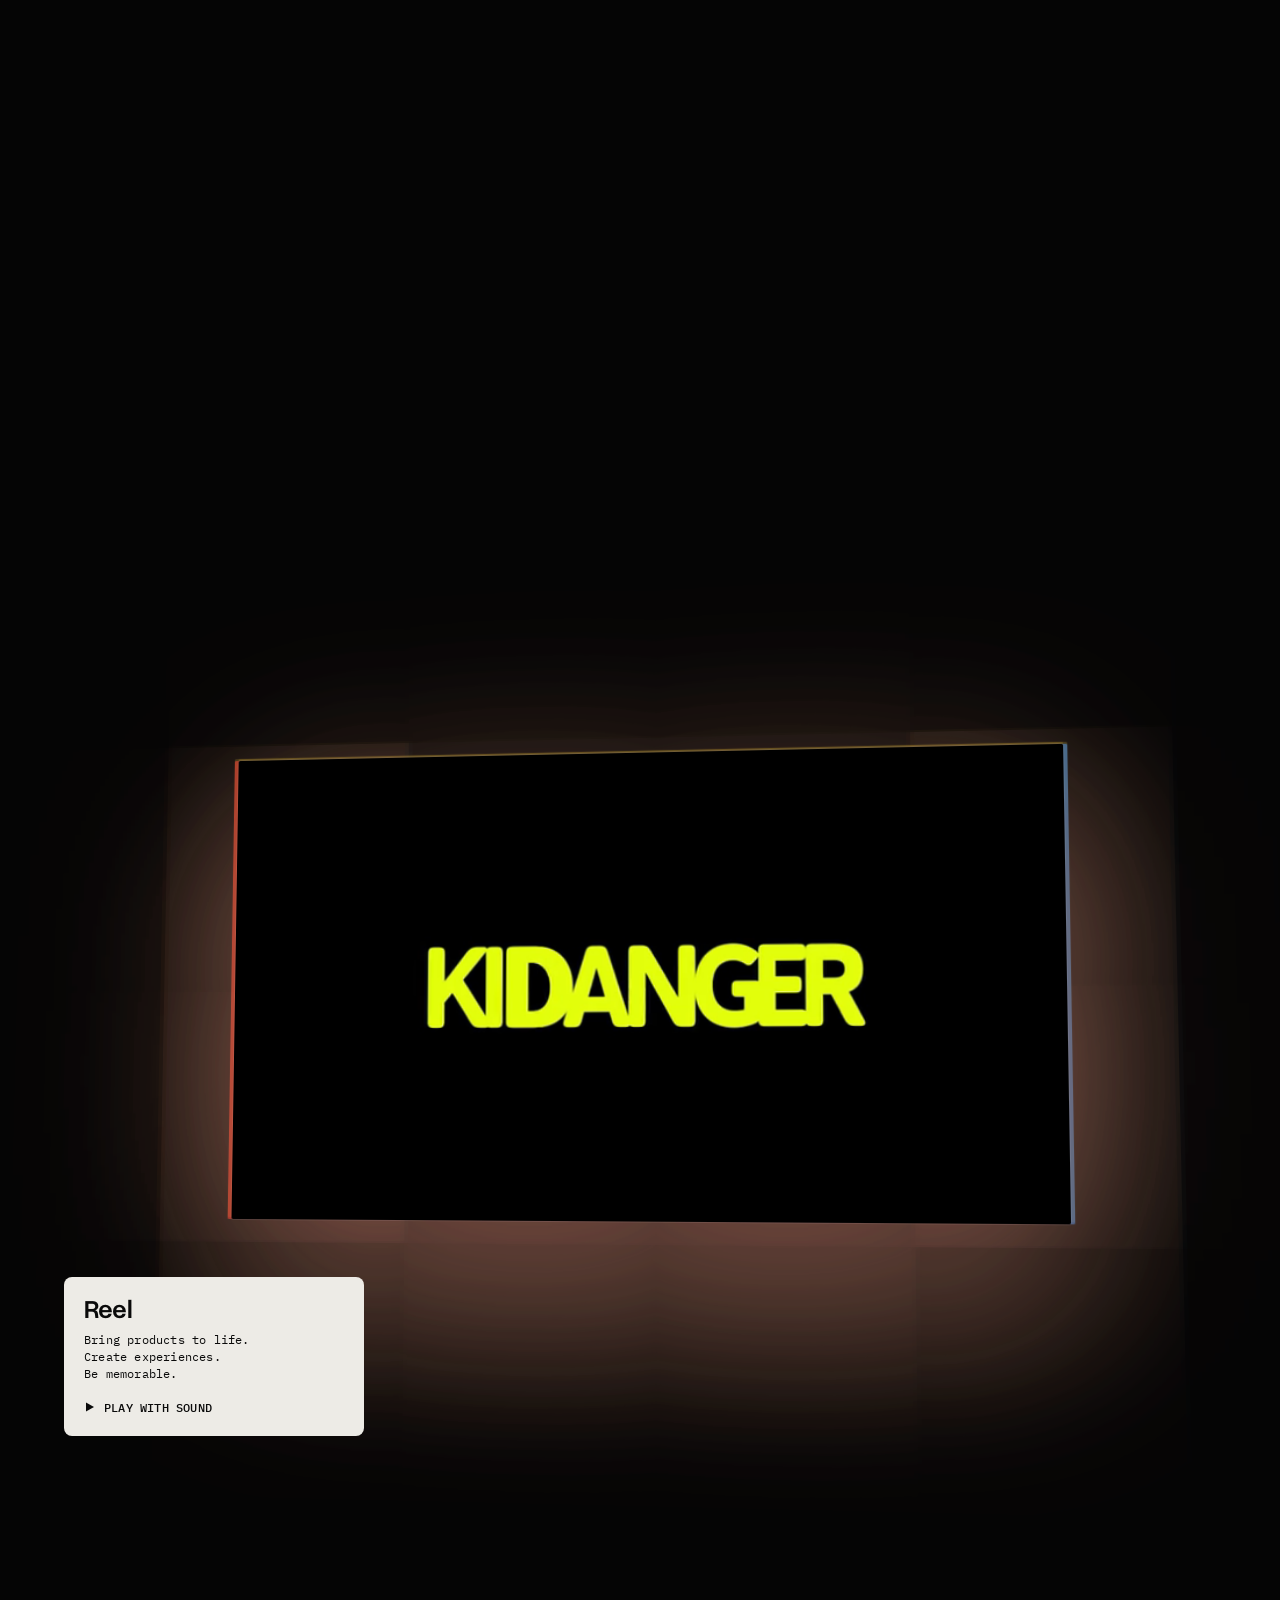
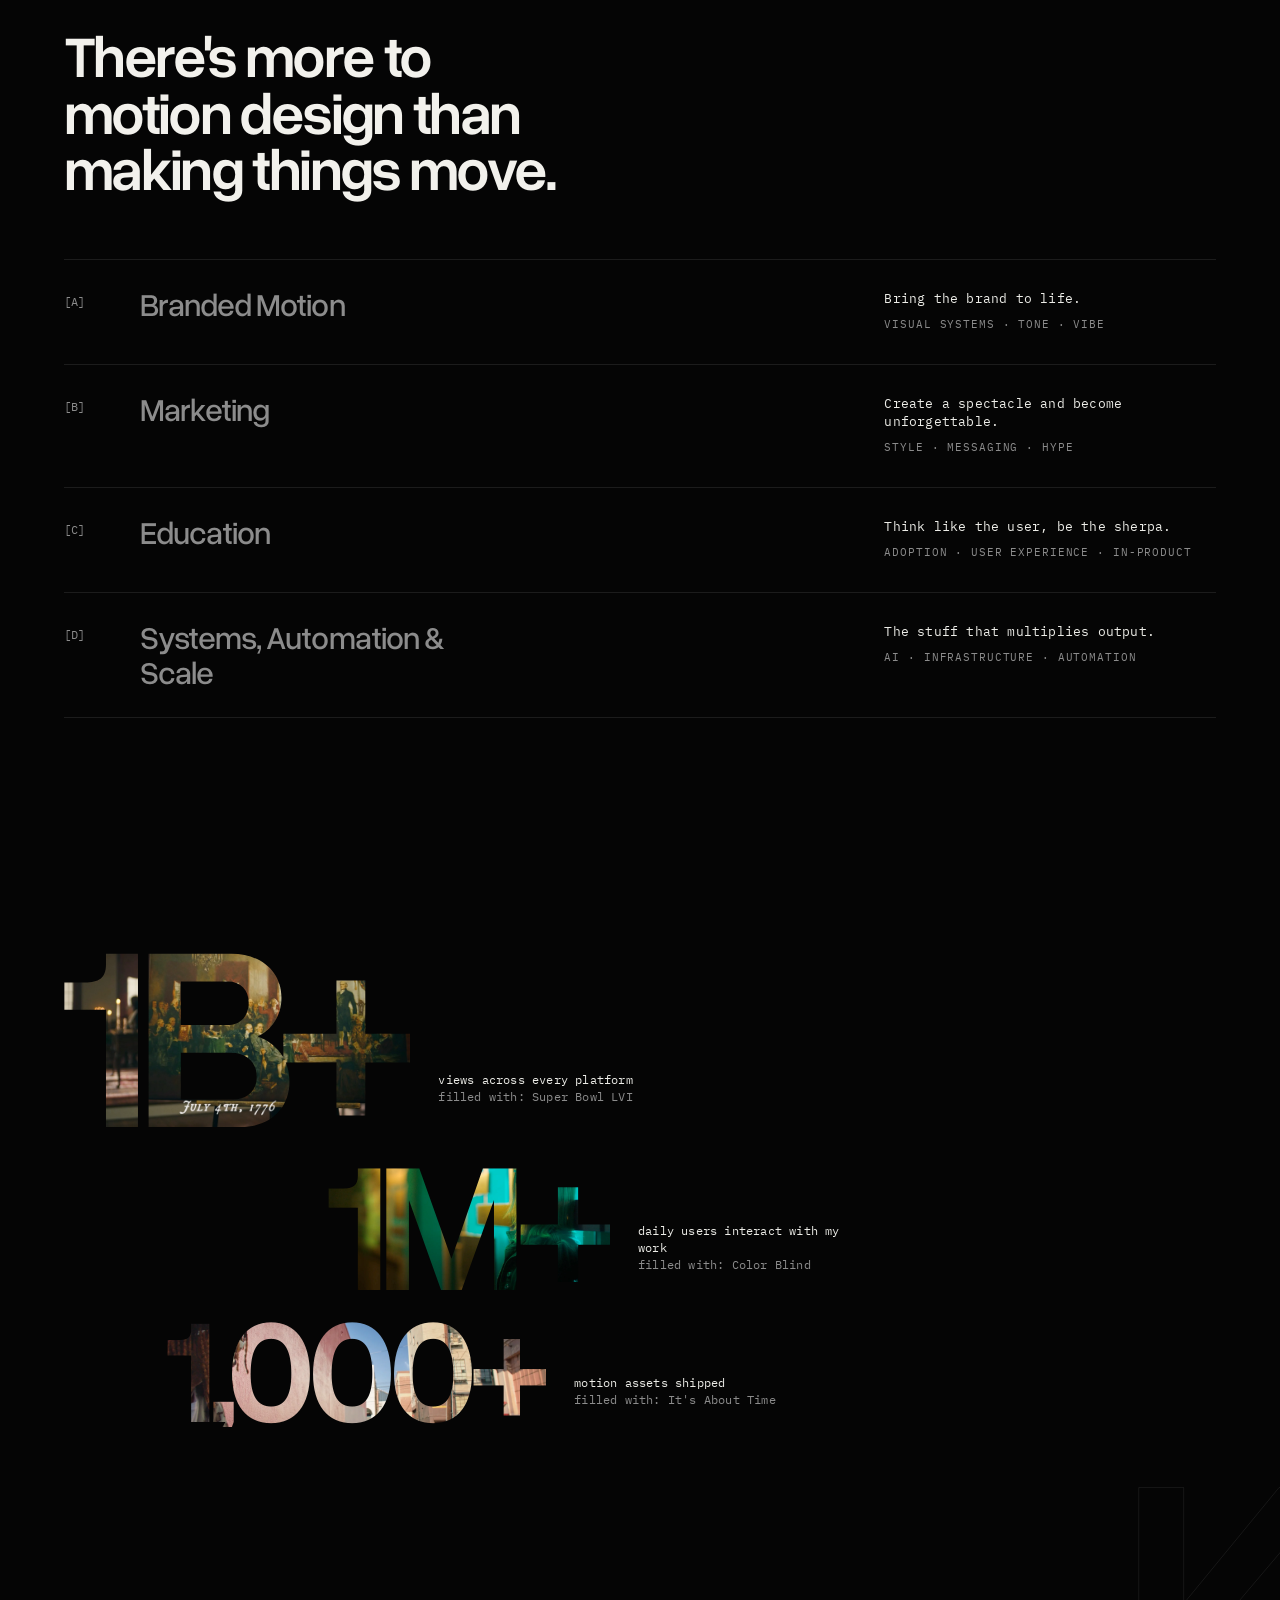
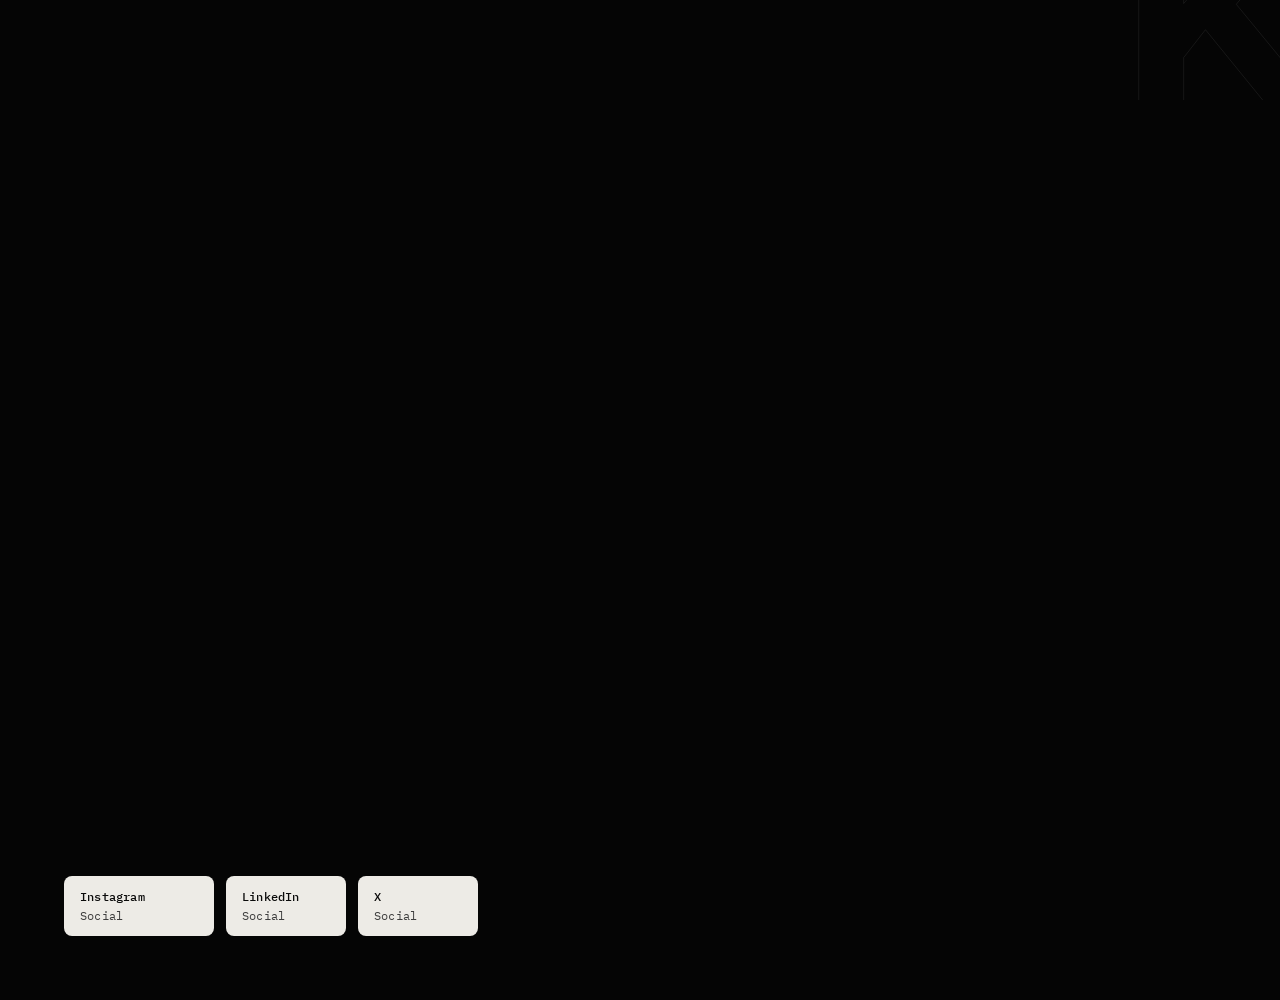
==== commit 08568160: "Homepage: hero tiles as prints in a dark room; field survives loading in a hidden tab Unlit tiles di" ====
--- a/index.html
+++ b/index.html
@@ -1 +1 @@
-<!DOCTYPE html><html data-wf-domain="www.wyattkedinger.com" data-wf-page="696c6ad5186a173d71128969" data-wf-site="696c6ad3186a173d71128921" lang="en"><head><meta charset="utf-8"><title>Wyatt K.</title><meta content="Wyatt Kedinger&#x27;s Portfolio" name="description"><meta content="Wyatt K." property="og:title"><meta content="Wyatt Kedinger&#x27;s Portfolio" property="og:description"><meta content="Wyatt K." name="twitter:title"><meta content="Wyatt Kedinger&#x27;s Portfolio" name="twitter:description"><meta property="og:type" content="website"><meta content="summary_large_image" name="twitter:card"><meta content="width=device-width,initial-scale=1" name="viewport"><link href="css/webflow.css?v=29" rel="stylesheet" type="text/css"><link href="css/site.css?v=29" rel="stylesheet"><style>html.w-mod-js:not(.w-mod-ix3) :is(:is(.alert_card,.alert_card) .image,:is(.alert_card,.alert_card) .text-size-regular,.image-parallax,:is(.footer_link,.footer_link) .heading-style-h4,:is(.btn-wrap,.btn-wrap) .btn-bg,:is(.btn-wrap,.btn-wrap) .text-size-regular,:is(.btn-wrap,.btn-wrap) .btn_img,.faq_item .faq_wrap,.faq_item .faq_icon,:is(.services_item,.services_item) .services_number,:is(.services_item,.services_item) .services_tags,:is(.projects_card,.projects_card) .image,:is(.projects_card,.projects_card) .client-logo,:is(.projects_card,.projects_card) .client-logo-wrap,.hero_component :is(.heading,.hero_card),.brand-reveal .copyright,.brand-reveal .heading-style-h1,.brand-reveal,.showreel-wrap){visibility:hidden!important}@media not all and (max-width:479px) and (min-width:0px){@media not all and (max-width:767px) and (min-width:480px){@media not all and (max-width:991px) and (min-width:768px){html.w-mod-js:not(.w-mod-ix3) :is(.footer_component){visibility:hidden!important}}}}</style><script type="text/javascript">!function(o,c){var n=c.documentElement,t=" w-mod-";n.className+=t+"js",("ontouchstart"in o||o.DocumentTouch&&c instanceof DocumentTouch)&&(n.className+=t+"touch")}(window,document)</script><link href="media/Favicon.jpg" rel="shortcut icon" type="image/x-icon"><link href="media/TV_runner-webclip.jpeg" rel="apple-touch-icon"><script type="application/ld+json">{"@context":"https://schema.org","@type":"Person","name":"Wyatt Kedinger","jobTitle":"Principal Motion Designer","url":"https://www.wyattkedinger.com/","sameAs":["https://www.instagram.com/ked.danger","https://www.linkedin.com/in/wyattkedinger/","https://x.com/wyattkedinger"]}</script> <link rel="stylesheet" href="js/lenis.css"> <script src="js/lenis.min.js"></script> <meta name="format-detection" content="telephone=no"><link href="morph/morph.css?v=29" rel="stylesheet"><link rel="preload" as="image" href="images/works/clickup-4-work-different-960.webp" fetchpriority="high"><link rel="preload" as="image" href="images/works/clickup-4-launch-960.webp" fetchpriority="high"><link rel="preload" as="image" href="images/works/cursor-x-clickup-960.webp" fetchpriority="high"><link rel="preload" as="image" href="images/works/openai-x-clickup-960.webp" fetchpriority="high"><link rel="preload" as="font" type="font/woff2" href="fonts/plex-mono-400.woff2" crossorigin></head><body><div class="page-wrapper"><canvas class="room-field" aria-hidden="true"></canvas><header class="room-bar"><span class="room-bar_label" aria-live="polite">Room 01 — Works</span><nav class="room-bar_right" aria-label="Site"><a href="https://youtu.be/hs1KkIHInE4" data-reel="hs1KkIHInE4">Reel</a><a href="#exit" data-exit>Contact</a></nav></header><div class="global-styles w-embed"><style>body{-webkit-font-smoothing:antialiased;-moz-osx-font-smoothing:grayscale;font-smoothing:antialiased;text-rendering:optimizeLegibility}[tabindex]:focus-visible,input[type=file]:focus-visible{outline:.125rem solid #4d65ff;outline-offset:0.125rem}.inherit-color *{color:inherit}.w-richtext>:not(div):first-child,.w-richtext>div:first-child>:first-child{margin-top:0!important}.w-richtext ol li:last-child,.w-richtext ul li:last-child,.w-richtext>:last-child{margin-bottom:0!important}.container-large,.container-medium,.container-small{margin-right:auto!important;margin-left:auto!important}.text-style-3lines{display:-webkit-box;overflow:hidden;-webkit-line-clamp:3;-webkit-box-orient:vertical}.text-style-2lines{display:-webkit-box;overflow:hidden;-webkit-line-clamp:2;-webkit-box-orient:vertical}.display-inlineflex{display:inline-flex}.hide{display:none!important}@media screen and (max-width:991px){.hide,.hide-tablet{display:none!important}}@media screen and (max-width:767px){.hide-mobile-landscape{display:none!important}}@media screen and (max-width:479px){.hide-mobile{display:none!important}}.margin-0{margin:0!important}.padding-0{padding:0!important}.spacing-clean{padding:0!important;margin:0!important}.margin-top{margin-right:0!important;margin-bottom:0!important;margin-left:0!important}.padding-top{padding-right:0!important;padding-bottom:0!important;padding-left:0!important}.margin-right{margin-top:0!important;margin-bottom:0!important;margin-left:0!important}.padding-right{padding-top:0!important;padding-bottom:0!important;padding-left:0!important}.margin-bottom{margin-top:0!important;margin-right:0!important;margin-left:0!important}.padding-bottom{padding-top:0!important;padding-right:0!important;padding-left:0!important}.margin-left{margin-top:0!important;margin-right:0!important;margin-bottom:0!important}.padding-left{padding-top:0!important;padding-right:0!important;padding-bottom:0!important}.margin-horizontal{margin-top:0!important;margin-bottom:0!important}.padding-horizontal{padding-top:0!important;padding-bottom:0!important}.margin-vertical{margin-right:0!important;margin-left:0!important}.padding-vertical{padding-right:0!important;padding-left:0!important}.alert_content{display:-webkit-box;-webkit-line-clamp:3;-webkit-box-orient:vertical}.menu-open{overflow-x:hidden}.alert-open{overflow-x:hidden}::-webkit-scrollbar{display:none}</style></div><div style="--blur:1rem;--ratio:2" class="progressive-blur_wrap"><div style="--i:6" class="progressive-blur_panel is-1"></div><div style="--i:5" class="progressive-blur_panel is-2"></div><div style="--i:4" class="progressive-blur_panel is-3"></div><div style="--i:3" class="progressive-blur_panel is-4"></div><div style="--i:2" class="progressive-blur_panel is-5"></div><div style="--i:1" class="progressive-blur_panel is-6"></div><div style="--i:1" class="progressive-blur_panel is-7"></div><div style="--i:1" class="progressive-blur_panel is-8"></div><div style="--i:1" class="progressive-blur_panel is-9"></div><div style="--i:1" class="progressive-blur_panel is-10"></div></div><main class="main-wrapper"><div class="morph-pin" data-room="Room 01 — Works"><div class="morph-sticky"><div id="morph-root"></div></div></div><section class="room room-proj" id="reel" data-room="Room 02 — Reel" data-bar="nav"> <div class="proj"> <a class="proj_screen" href="https://youtu.be/hs1KkIHInE4" data-reel="hs1KkIHInE4" aria-label="Play the reel with sound"> <video data-lazy muted loop playsinline preload="none" poster="media/REEL_V01_poster.0000000.jpg"><source data-src="media/REEL_V01_mp4.mp4" type="video/mp4"><source data-src="media/REEL_V01_webm.webm" type="video/webm"></video> </a> </div> <div class="placard proj_label"> <h2 class="placard_title">Reel</h2> <span>Bring products to life.<br>Create experiences.<br>Be memorable.</span> <a class="placard_link" href="https://youtu.be/hs1KkIHInE4" data-reel="hs1KkIHInE4"><svg width="12" height="12" viewBox="0 0 12 12" aria-hidden="true"><path d="M2 1.5v9l8-4.5z" fill="currentColor"/></svg>Play with sound</a> </div> </section> <section class="room room-approach" id="approach" data-room="Room 03 — Approach" data-bar="nav"> <h2 class="room_statement">There's more to motion design than making things move.</h2> <ol class="approach_list"> <li class="approach_row" data-k="0"> <span class="approach_n">[A]</span> <span class="approach_name">Branded Motion</span> <span class="approach_slot"><span class="approach_card"><video data-lazy data-manual muted loop playsinline preload="none" poster="media/BRAND_V01_1_poster.0000000.jpg"><source data-src="media/BRAND_V01_1_mp4.mp4" type="video/mp4"><source data-src="media/BRAND_V01_1_webm.webm" type="video/webm"></video></span></span> <span class="approach_text"><span class="approach_desc">Bring the brand to life.</span><span class="approach_tags">Visual systems · Tone · Vibe</span></span> </li> <li class="approach_row" data-k="1"> <span class="approach_n">[B]</span> <span class="approach_name">Marketing</span> <span class="approach_slot"><span class="approach_card" style="aspect-ratio:406/720"><video data-lazy data-manual muted loop playsinline preload="none" poster="media/homepage3_poster.0000000.jpg"><source data-src="media/homepage3_mp4.mp4" type="video/mp4"><source data-src="media/homepage3_webm.webm" type="video/webm"></video></span></span> <span class="approach_text"><span class="approach_desc">Create a spectacle and become unforgettable.</span><span class="approach_tags">Style · Messaging · Hype</span></span> </li> <li class="approach_row" data-k="2"> <span class="approach_n">[C]</span> <span class="approach_name">Education</span> <span class="approach_slot"><span class="approach_card"><video data-lazy data-manual muted loop playsinline preload="none" poster="media/EDUCATION_V01_poster.0000000.jpg"><source data-src="media/EDUCATION_V01_mp4.mp4" type="video/mp4"><source data-src="media/EDUCATION_V01_webm.webm" type="video/webm"></video></span></span> <span class="approach_text"><span class="approach_desc">Think like the user, be the sherpa.</span><span class="approach_tags">Adoption · User experience · In-product</span></span> </li> <li class="approach_row" data-k="3"> <span class="approach_n">[D]</span> <span class="approach_name">Systems, Automation &amp; Scale</span> <span class="approach_slot"><span class="approach_card"><video data-lazy data-manual muted loop playsinline preload="none" poster="media/AUTOMATION_V02_poster.0000000.jpg"><source data-src="media/AUTOMATION_V02_mp4.mp4" type="video/mp4"><source data-src="media/AUTOMATION_V02_webm.webm" type="video/webm"></video></span></span> <span class="approach_text"><span class="approach_desc">The stuff that multiplies output.</span><span class="approach_tags">AI · Infrastructure · Automation</span></span> </li> </ol> </section> <section class="room room-reach" id="reach" data-room="Room 04 — Reach" data-bar="text:The numbers are cut from the work"> <div class="reach"> <div class="reach_row"> <span class="reach_fig reach_fig-1" aria-hidden="true" data-count="1000000000">1B+</span> <p class="reach_cap"><span class="sr-only">1B+ </span>views across every platform<br><span class="reach_src">filled with: Super Bowl LVI</span></p> </div> <div class="reach_row reach_row-2"> <span class="reach_fig reach_fig-2" aria-hidden="true" data-count="1000000">1M+</span> <p class="reach_cap"><span class="sr-only">1M+ </span>daily users interact with my work<br><span class="reach_src">filled with: Color Blind</span></p> </div> <div class="reach_row reach_row-3"> <span class="reach_fig reach_fig-3" aria-hidden="true" data-count="1000">1,000+</span> <p class="reach_cap"><span class="sr-only">1,000+ </span>motion assets shipped<br><span class="reach_src">filled with: It's About Time</span></p> </div> </div> <span class="reach_ghost" aria-hidden="true">K</span> </section> <section class="room room-exit" id="exit" data-room="Exit" data-bar="text:© Wyatt Kedinger"> <h2 class="exit_name"><span class="sr-only">Wyatt K</span></h2> <nav class="exit_links" aria-label="Contact"> <a class="placard placard-link" href="https://www.instagram.com/ked.danger"><span class="placard_t">Instagram</span><span class="placard_s">Social</span></a> <a class="placard placard-link" href="https://www.linkedin.com/in/wyattkedinger/"><span class="placard_t">LinkedIn</span><span class="placard_s">Social</span></a> <a class="placard placard-link" href="https://x.com/wyattkedinger"><span class="placard_t">X</span><span class="placard_s">Social</span></a> </nav> </section> </main></div><script src="js/gsap.min.js" type="text/javascript"></script><script src="js/ScrollTrigger.min.js" type="text/javascript"></script><script src="js/SplitText.min.js" type="text/javascript"></script><script type="text/javascript">gsap.registerPlugin(ScrollTrigger,SplitText)</script><script>const lenis=new Lenis;window.lenis=lenis,lenis.on("scroll",ScrollTrigger.update),gsap.ticker.add(e=>{lenis.raf(1e3*e)}),gsap.ticker.lagSmoothing(0)</script> <style>.wk-wrap{position:absolute;inset:0;overflow:hidden;pointer-events:none;z-index:0}.wk-l{position:absolute;left:0;right:0;bottom:0;background-image:var(--wk-img);background-repeat:no-repeat;background-size:cover}.wk-back{height:62%;opacity:.5;transform:translate3d(0,25px,0) scaleX(-1);filter:blur(3px);will-change:transform,filter;background-position:center bottom}.wk-front{height:60%;transform-origin:31.25% 0%;filter:blur(0);will-change:transform,filter;z-index:1;background-position:left bottom}@media (prefers-reduced-motion:reduce){.wk-front{transform:translate3d(18.75%,-22px,0) scale(1.6)!important}}</style> <style>a.btn-wrap[href="/contact"],a.credits_link[href*=lucas-gusso],a.credits_link[href="/changelog"],a.credits_link[href="/license"],a.credits_link[href="/style-guide"],a.footer_link[href="/about"],a.footer_link[href="/contact"],a.menu_link[href="/about"],a.menu_link[href="/blog"],a.menu_link[href="/contact"],a[href="/notifications"]{display:none!important}</style> <script src="js/vendor/react.production.min.js"></script><script src="js/vendor/react-dom.production.min.js"></script><script src="morph/works.js?v=29"></script><script src="morph/boot.js?v=29"></script><script src="morph/morph.js?v=29"></script><script src="js/room.js?v=29"></script><script src="js/site.js?v=29"></script></body></html>+<!DOCTYPE html><html data-wf-domain="www.wyattkedinger.com" data-wf-page="696c6ad5186a173d71128969" data-wf-site="696c6ad3186a173d71128921" lang="en"><head><meta charset="utf-8"><title>Wyatt K.</title><meta content="Wyatt Kedinger&#x27;s Portfolio" name="description"><meta content="Wyatt K." property="og:title"><meta content="Wyatt Kedinger&#x27;s Portfolio" property="og:description"><meta content="Wyatt K." name="twitter:title"><meta content="Wyatt Kedinger&#x27;s Portfolio" name="twitter:description"><meta property="og:type" content="website"><meta content="summary_large_image" name="twitter:card"><meta content="width=device-width,initial-scale=1" name="viewport"><link href="css/webflow.css?v=31" rel="stylesheet" type="text/css"><link href="css/site.css?v=31" rel="stylesheet"><style>html.w-mod-js:not(.w-mod-ix3) :is(:is(.alert_card,.alert_card) .image,:is(.alert_card,.alert_card) .text-size-regular,.image-parallax,:is(.footer_link,.footer_link) .heading-style-h4,:is(.btn-wrap,.btn-wrap) .btn-bg,:is(.btn-wrap,.btn-wrap) .text-size-regular,:is(.btn-wrap,.btn-wrap) .btn_img,.faq_item .faq_wrap,.faq_item .faq_icon,:is(.services_item,.services_item) .services_number,:is(.services_item,.services_item) .services_tags,:is(.projects_card,.projects_card) .image,:is(.projects_card,.projects_card) .client-logo,:is(.projects_card,.projects_card) .client-logo-wrap,.hero_component :is(.heading,.hero_card),.brand-reveal .copyright,.brand-reveal .heading-style-h1,.brand-reveal,.showreel-wrap){visibility:hidden!important}@media not all and (max-width:479px) and (min-width:0px){@media not all and (max-width:767px) and (min-width:480px){@media not all and (max-width:991px) and (min-width:768px){html.w-mod-js:not(.w-mod-ix3) :is(.footer_component){visibility:hidden!important}}}}</style><script type="text/javascript">!function(o,c){var n=c.documentElement,t=" w-mod-";n.className+=t+"js",("ontouchstart"in o||o.DocumentTouch&&c instanceof DocumentTouch)&&(n.className+=t+"touch")}(window,document)</script><link href="media/Favicon.jpg" rel="shortcut icon" type="image/x-icon"><link href="media/TV_runner-webclip.jpeg" rel="apple-touch-icon"><script type="application/ld+json">{"@context":"https://schema.org","@type":"Person","name":"Wyatt Kedinger","jobTitle":"Principal Motion Designer","url":"https://www.wyattkedinger.com/","sameAs":["https://www.instagram.com/ked.danger","https://www.linkedin.com/in/wyattkedinger/","https://x.com/wyattkedinger"]}</script> <link rel="stylesheet" href="js/lenis.css"> <script src="js/lenis.min.js"></script> <meta name="format-detection" content="telephone=no"><link href="morph/morph.css?v=31" rel="stylesheet"><link rel="preload" as="image" href="images/works/clickup-4-work-different-960.webp" fetchpriority="high"><link rel="preload" as="image" href="images/works/clickup-4-launch-960.webp" fetchpriority="high"><link rel="preload" as="image" href="images/works/cursor-x-clickup-960.webp" fetchpriority="high"><link rel="preload" as="image" href="images/works/openai-x-clickup-960.webp" fetchpriority="high"><link rel="preload" as="font" type="font/woff2" href="fonts/plex-mono-400.woff2" crossorigin></head><body><div class="page-wrapper"><canvas class="room-field" aria-hidden="true"></canvas><header class="room-bar"><span class="room-bar_label" aria-live="polite">Room 01 — Works</span><nav class="room-bar_right" aria-label="Site"><a href="https://youtu.be/hs1KkIHInE4" data-reel="hs1KkIHInE4">Reel</a><a href="#exit" data-exit>Contact</a></nav></header><div class="global-styles w-embed"><style>body{-webkit-font-smoothing:antialiased;-moz-osx-font-smoothing:grayscale;font-smoothing:antialiased;text-rendering:optimizeLegibility}[tabindex]:focus-visible,input[type=file]:focus-visible{outline:.125rem solid #4d65ff;outline-offset:0.125rem}.inherit-color *{color:inherit}.w-richtext>:not(div):first-child,.w-richtext>div:first-child>:first-child{margin-top:0!important}.w-richtext ol li:last-child,.w-richtext ul li:last-child,.w-richtext>:last-child{margin-bottom:0!important}.container-large,.container-medium,.container-small{margin-right:auto!important;margin-left:auto!important}.text-style-3lines{display:-webkit-box;overflow:hidden;-webkit-line-clamp:3;-webkit-box-orient:vertical}.text-style-2lines{display:-webkit-box;overflow:hidden;-webkit-line-clamp:2;-webkit-box-orient:vertical}.display-inlineflex{display:inline-flex}.hide{display:none!important}@media screen and (max-width:991px){.hide,.hide-tablet{display:none!important}}@media screen and (max-width:767px){.hide-mobile-landscape{display:none!important}}@media screen and (max-width:479px){.hide-mobile{display:none!important}}.margin-0{margin:0!important}.padding-0{padding:0!important}.spacing-clean{padding:0!important;margin:0!important}.margin-top{margin-right:0!important;margin-bottom:0!important;margin-left:0!important}.padding-top{padding-right:0!important;padding-bottom:0!important;padding-left:0!important}.margin-right{margin-top:0!important;margin-bottom:0!important;margin-left:0!important}.padding-right{padding-top:0!important;padding-bottom:0!important;padding-left:0!important}.margin-bottom{margin-top:0!important;margin-right:0!important;margin-left:0!important}.padding-bottom{padding-top:0!important;padding-right:0!important;padding-left:0!important}.margin-left{margin-top:0!important;margin-right:0!important;margin-bottom:0!important}.padding-left{padding-top:0!important;padding-right:0!important;padding-bottom:0!important}.margin-horizontal{margin-top:0!important;margin-bottom:0!important}.padding-horizontal{padding-top:0!important;padding-bottom:0!important}.margin-vertical{margin-right:0!important;margin-left:0!important}.padding-vertical{padding-right:0!important;padding-left:0!important}.alert_content{display:-webkit-box;-webkit-line-clamp:3;-webkit-box-orient:vertical}.menu-open{overflow-x:hidden}.alert-open{overflow-x:hidden}::-webkit-scrollbar{display:none}</style></div><div style="--blur:1rem;--ratio:2" class="progressive-blur_wrap"><div style="--i:6" class="progressive-blur_panel is-1"></div><div style="--i:5" class="progressive-blur_panel is-2"></div><div style="--i:4" class="progressive-blur_panel is-3"></div><div style="--i:3" class="progressive-blur_panel is-4"></div><div style="--i:2" class="progressive-blur_panel is-5"></div><div style="--i:1" class="progressive-blur_panel is-6"></div><div style="--i:1" class="progressive-blur_panel is-7"></div><div style="--i:1" class="progressive-blur_panel is-8"></div><div style="--i:1" class="progressive-blur_panel is-9"></div><div style="--i:1" class="progressive-blur_panel is-10"></div></div><main class="main-wrapper"><div class="morph-pin" data-room="Room 01 — Works"><div class="morph-sticky"><div id="morph-root"></div></div></div><section class="room room-proj" id="reel" data-room="Room 02 — Reel" data-bar="nav"> <div class="proj"> <a class="proj_screen" href="https://youtu.be/hs1KkIHInE4" data-reel="hs1KkIHInE4" aria-label="Play the reel with sound"> <video data-lazy muted loop playsinline preload="none" poster="media/REEL_V01_poster.0000000.jpg"><source data-src="media/REEL_V01_mp4.mp4" type="video/mp4"><source data-src="media/REEL_V01_webm.webm" type="video/webm"></video> </a> </div> <div class="placard proj_label"> <h2 class="placard_title">Reel</h2> <span>Bring products to life.<br>Create experiences.<br>Be memorable.</span> <a class="placard_link" href="https://youtu.be/hs1KkIHInE4" data-reel="hs1KkIHInE4"><svg width="12" height="12" viewBox="0 0 12 12" aria-hidden="true"><path d="M2 1.5v9l8-4.5z" fill="currentColor"/></svg>Play with sound</a> </div> </section> <section class="room room-approach" id="approach" data-room="Room 03 — Approach" data-bar="nav"> <h2 class="room_statement">There's more to motion design than making things move.</h2> <ol class="approach_list"> <li class="approach_row" data-k="0"> <span class="approach_n">[A]</span> <span class="approach_name">Branded Motion</span> <span class="approach_slot"><span class="approach_card"><video data-lazy data-manual muted loop playsinline preload="none" poster="media/BRAND_V01_1_poster.0000000.jpg"><source data-src="media/BRAND_V01_1_mp4.mp4" type="video/mp4"><source data-src="media/BRAND_V01_1_webm.webm" type="video/webm"></video></span></span> <span class="approach_text"><span class="approach_desc">Bring the brand to life.</span><span class="approach_tags">Visual systems · Tone · Vibe</span></span> </li> <li class="approach_row" data-k="1"> <span class="approach_n">[B]</span> <span class="approach_name">Marketing</span> <span class="approach_slot"><span class="approach_card" style="aspect-ratio:406/720"><video data-lazy data-manual muted loop playsinline preload="none" poster="media/homepage3_poster.0000000.jpg"><source data-src="media/homepage3_mp4.mp4" type="video/mp4"><source data-src="media/homepage3_webm.webm" type="video/webm"></video></span></span> <span class="approach_text"><span class="approach_desc">Create a spectacle and become unforgettable.</span><span class="approach_tags">Style · Messaging · Hype</span></span> </li> <li class="approach_row" data-k="2"> <span class="approach_n">[C]</span> <span class="approach_name">Education</span> <span class="approach_slot"><span class="approach_card"><video data-lazy data-manual muted loop playsinline preload="none" poster="media/EDUCATION_V01_poster.0000000.jpg"><source data-src="media/EDUCATION_V01_mp4.mp4" type="video/mp4"><source data-src="media/EDUCATION_V01_webm.webm" type="video/webm"></video></span></span> <span class="approach_text"><span class="approach_desc">Think like the user, be the sherpa.</span><span class="approach_tags">Adoption · User experience · In-product</span></span> </li> <li class="approach_row" data-k="3"> <span class="approach_n">[D]</span> <span class="approach_name">Systems, Automation &amp; Scale</span> <span class="approach_slot"><span class="approach_card"><video data-lazy data-manual muted loop playsinline preload="none" poster="media/AUTOMATION_V02_poster.0000000.jpg"><source data-src="media/AUTOMATION_V02_mp4.mp4" type="video/mp4"><source data-src="media/AUTOMATION_V02_webm.webm" type="video/webm"></video></span></span> <span class="approach_text"><span class="approach_desc">The stuff that multiplies output.</span><span class="approach_tags">AI · Infrastructure · Automation</span></span> </li> </ol> </section> <section class="room room-reach" id="reach" data-room="Room 04 — Reach" data-bar="text:The numbers are cut from the work"> <div class="reach"> <div class="reach_row"> <span class="reach_fig reach_fig-1" aria-hidden="true" data-count="1000000000">1B+</span> <p class="reach_cap"><span class="sr-only">1B+ </span>views across every platform<br><span class="reach_src">filled with: Super Bowl LVI</span></p> </div> <div class="reach_row reach_row-2"> <span class="reach_fig reach_fig-2" aria-hidden="true" data-count="1000000">1M+</span> <p class="reach_cap"><span class="sr-only">1M+ </span>daily users interact with my work<br><span class="reach_src">filled with: Color Blind</span></p> </div> <div class="reach_row reach_row-3"> <span class="reach_fig reach_fig-3" aria-hidden="true" data-count="1000">1,000+</span> <p class="reach_cap"><span class="sr-only">1,000+ </span>motion assets shipped<br><span class="reach_src">filled with: It's About Time</span></p> </div> </div> <span class="reach_ghost" aria-hidden="true">K</span> </section> <section class="room room-exit" id="exit" data-room="Exit" data-bar="text:© Wyatt Kedinger"> <h2 class="exit_name"><span class="sr-only">Wyatt K</span></h2> <nav class="exit_links" aria-label="Contact"> <a class="placard placard-link" href="https://www.instagram.com/ked.danger"><span class="placard_t">Instagram</span><span class="placard_s">Social</span></a> <a class="placard placard-link" href="https://www.linkedin.com/in/wyattkedinger/"><span class="placard_t">LinkedIn</span><span class="placard_s">Social</span></a> <a class="placard placard-link" href="https://x.com/wyattkedinger"><span class="placard_t">X</span><span class="placard_s">Social</span></a> </nav> </section> </main></div><script src="js/gsap.min.js" type="text/javascript"></script><script src="js/ScrollTrigger.min.js" type="text/javascript"></script><script src="js/SplitText.min.js" type="text/javascript"></script><script type="text/javascript">gsap.registerPlugin(ScrollTrigger,SplitText)</script><script>const lenis=new Lenis;window.lenis=lenis,lenis.on("scroll",ScrollTrigger.update),gsap.ticker.add(e=>{lenis.raf(1e3*e)}),gsap.ticker.lagSmoothing(0)</script> <style>.wk-wrap{position:absolute;inset:0;overflow:hidden;pointer-events:none;z-index:0}.wk-l{position:absolute;left:0;right:0;bottom:0;background-image:var(--wk-img);background-repeat:no-repeat;background-size:cover}.wk-back{height:62%;opacity:.5;transform:translate3d(0,25px,0) scaleX(-1);filter:blur(3px);will-change:transform,filter;background-position:center bottom}.wk-front{height:60%;transform-origin:31.25% 0%;filter:blur(0);will-change:transform,filter;z-index:1;background-position:left bottom}@media (prefers-reduced-motion:reduce){.wk-front{transform:translate3d(18.75%,-22px,0) scale(1.6)!important}}</style> <style>a.btn-wrap[href="/contact"],a.credits_link[href*=lucas-gusso],a.credits_link[href="/changelog"],a.credits_link[href="/license"],a.credits_link[href="/style-guide"],a.footer_link[href="/about"],a.footer_link[href="/contact"],a.menu_link[href="/about"],a.menu_link[href="/blog"],a.menu_link[href="/contact"],a[href="/notifications"]{display:none!important}</style> <script src="js/vendor/react.production.min.js"></script><script src="js/vendor/react-dom.production.min.js"></script><script src="morph/works.js?v=31"></script><script src="morph/boot.js?v=31"></script><script src="morph/morph.js?v=31"></script><script src="js/room.js?v=31"></script><script src="js/site.js?v=31"></script></body></html>
--- a/morph/morph.css
+++ b/morph/morph.css
@@ -1 +1 @@
-:root{--font-bebas:Overusedgrotesk, Arial, sans-serif;--font-space-grotesk:Overusedgrotesk, Arial, sans-serif;--font-geist-mono:"Plex Mono", ui-monospace, Menlo, monospace}.morph-pin{z-index:1;height:calc(100svh + 2900px);position:relative}.morph-sticky{height:100svh;position:sticky;top:0;overflow:hidden}.arthaus{-webkit-user-select:none;user-select:none;outline:none;width:100%;height:100svh;position:relative;overflow:hidden}.arthaus,.arthaus *,.arthaus :before,.arthaus :after{box-sizing:border-box}.arthaus.arthaus{background:0 0!important}.ah-settingsbtn,.ah-settings{display:none!important}.arthaus .ah-header,.arthaus .ah-frame,.arthaus .ah-rule,.arthaus .wk-tile-title,.arthaus .ah-vignette,.arthaus .ah-grain{display:none}.arthaus .ah-titleblock{top:clamp(104px,27vh,268px);left:clamp(20px,5vw,72px)}.arthaus .ah-title{letter-spacing:-.045em;color:#f2f1ec;text-transform:none;white-space:normal;font-family:Overusedgrotesk,Arial,sans-serif;font-size:clamp(54px,7.2vw,112px);font-weight:600;line-height:.92}.arthaus .ah-titlemeta{max-width:min(46vw,520px);margin-top:clamp(20px,3.2vh,30px)}.arthaus[data-open=false] .ah-titlemeta{max-width:min(46vw,520px)}.arthaus .wk-resume{flex-direction:column;gap:6px;margin:0;display:flex}.arthaus .wk-line{color:#8c8c8c;letter-spacing:0;font:400 13px/18px Plex Mono,ui-monospace,monospace}.arthaus .wk-line-main{color:#edede8}.arthaus .wk-mark{font-weight:500}.arthaus .wk-mark-1{color:#f24236}.arthaus .wk-mark-2{color:#3c91e6}.arthaus .wk-mark-3{color:#fcda00}.arthaus .ah-workname{letter-spacing:-.03em;color:#f2f1ec;margin:0 0 10px;font-family:Overusedgrotesk,Arial,sans-serif;font-size:clamp(28px,2.6vw,40px);font-weight:600;line-height:1}.arthaus .ah-workline{letter-spacing:.08em;text-transform:uppercase;color:#8c8c8c;font:400 11px/16px Plex Mono,ui-monospace,monospace}.arthaus .ah-workname+.ah-workline{color:#edede8;margin-bottom:4px}.arthaus .ah-close{color:#0a0a0a;letter-spacing:.06em;background:#edebe6;border:0;border-radius:8px;min-height:44px;margin-top:22px;padding:0 16px;font:500 12px/1 Plex Mono,ui-monospace,monospace}.arthaus .ah-close:hover{color:#3d3d3d;background:#f6f5f1}.arthaus .artwork-card{box-shadow:0 0 0 .5px var(--cardEdge), -3px 0 0 rgba(242, 66, 54, calc(.75 * var(--hv,0))), 3px 0 0 rgba(60, 145, 230, calc(.75 * var(--hv,0))), 0 40px 140px rgba(255, 120, 95, calc(.35 * var(--hv,0))), 0 calc(34px + var(--lift,0) * 82px) calc(90px + var(--lift,0) * 110px) -40px #000000bd;border-radius:2.2%/3.9%}.arthaus .artwork-edge-t,.arthaus .artwork-edge-r{background:#ffffff40}.artwork-video{z-index:2;pointer-events:auto;opacity:0;background:#000;border:0;width:100%;height:100%;animation:.5s .6s forwards artwork-video-in;position:absolute;inset:0}@keyframes artwork-video-in{to{opacity:1}}.arthaus .wk-placard{z-index:30;pointer-events:none;opacity:0;white-space:nowrap;color:#0a0a0a;will-change:transform, opacity;background:#edebe6;border-radius:8px;flex-direction:column;gap:3px;margin-top:-10px;padding:10px 14px 11px;font:400 11px/15px Plex Mono,ui-monospace,monospace;display:flex;position:absolute;top:0;left:0;box-shadow:0 12px 40px #00000080}.arthaus .wk-placard_t{font-weight:500}.arthaus .wk-placard_s{color:#3d3d3d}.arthaus[data-open=true] .wk-placard{display:none}.arthaus .wk-index{z-index:30;grid-template-columns:repeat(2,minmax(0,1fr));column-gap:40px;width:min(560px,42vw);margin:0;padding:0;list-style:none;display:grid;position:absolute;bottom:148px;left:clamp(20px,5vw,72px)}.arthaus .wk-index button{cursor:pointer;text-align:left;white-space:pre;text-overflow:ellipsis;color:#8c8c8c;pointer-events:auto;background:0 0;border:0;width:100%;padding:3px 0;font:400 11px/15px Plex Mono,ui-monospace,monospace;transition:color .3s;display:block;overflow:hidden}.arthaus .wk-index button:hover,.arthaus .wk-index button[aria-current=true]{color:#f2f1ec}.arthaus .wk-index button:focus-visible{outline-offset:2px;outline:1px solid #edede8}.arthaus[data-open=true] .wk-index{opacity:0;pointer-events:none}.arthaus .wk-index{transition:opacity .4s}@media (width<=759px){.arthaus .ah-titleblock{top:clamp(64px,10vh,96px)}.arthaus .ah-title{font-size:clamp(48px,14.5vw,64px)}.arthaus .ah-titlemeta,.arthaus[data-open=false] .ah-titlemeta{max-width:84vw}.arthaus .wk-line{font-size:11px;line-height:15px}.arthaus .wk-index{display:none}}@media (height<=760px){.arthaus .wk-index{display:none}}+:root{--font-bebas:Overusedgrotesk, Arial, sans-serif;--font-space-grotesk:Overusedgrotesk, Arial, sans-serif;--font-geist-mono:"Plex Mono", ui-monospace, Menlo, monospace}.morph-pin{z-index:1;height:calc(100svh + 2900px);position:relative}.morph-sticky{height:100svh;position:sticky;top:0;overflow:hidden}.arthaus{-webkit-user-select:none;user-select:none;outline:none;width:100%;height:100svh;position:relative;overflow:hidden}.arthaus,.arthaus *,.arthaus :before,.arthaus :after{box-sizing:border-box}.arthaus.arthaus{background:0 0!important}.ah-settingsbtn,.ah-settings{display:none!important}.arthaus .ah-header,.arthaus .ah-frame,.arthaus .ah-rule,.arthaus .wk-tile-title,.arthaus .ah-vignette,.arthaus .ah-grain{display:none}.arthaus .ah-titleblock{top:clamp(104px,27vh,268px);left:clamp(20px,5vw,72px)}.arthaus .ah-title{letter-spacing:-.045em;color:#f2f1ec;text-transform:none;white-space:normal;font-family:Overusedgrotesk,Arial,sans-serif;font-size:clamp(54px,7.2vw,112px);font-weight:600;line-height:.92}.arthaus .ah-titlemeta{max-width:min(46vw,520px);margin-top:clamp(20px,3.2vh,30px)}.arthaus[data-open=false] .ah-titlemeta{max-width:min(46vw,520px)}.arthaus .wk-resume{flex-direction:column;gap:6px;margin:0;display:flex}.arthaus .wk-line{color:#8c8c8c;letter-spacing:0;font:400 13px/18px Plex Mono,ui-monospace,monospace}.arthaus .wk-line-main{color:#edede8}.arthaus .wk-mark{font-weight:500}.arthaus .wk-mark-1{color:#f24236}.arthaus .wk-mark-2{color:#3c91e6}.arthaus .wk-mark-3{color:#fcda00}.arthaus .ah-workname{letter-spacing:-.03em;color:#f2f1ec;margin:0 0 10px;font-family:Overusedgrotesk,Arial,sans-serif;font-size:clamp(28px,2.6vw,40px);font-weight:600;line-height:1}.arthaus .ah-workline{letter-spacing:.08em;text-transform:uppercase;color:#8c8c8c;font:400 11px/16px Plex Mono,ui-monospace,monospace}.arthaus .ah-workname+.ah-workline{color:#edede8;margin-bottom:4px}.arthaus .ah-close{color:#0a0a0a;letter-spacing:.06em;background:#edebe6;border:0;border-radius:8px;min-height:44px;margin-top:22px;padding:0 16px;font:500 12px/1 Plex Mono,ui-monospace,monospace}.arthaus .ah-close:hover{color:#3d3d3d;background:#f6f5f1}.arthaus .artwork-card{box-shadow:0 0 0 1px rgba(150, 150, 150, calc(.32 + .3 * var(--lit,1))), -3px 0 0 rgba(242, 66, 54, calc(.75 * var(--lit,1))), 3px 0 0 rgba(60, 145, 230, calc(.75 * var(--lit,1)));border-radius:2.2%/3.9%}.arthaus .artwork-card>img,.arthaus .artwork-card .artwork-video{filter:grayscale(calc(1 - var(--lit,1))) brightness(calc(.2 + .8 * var(--lit,1))) contrast(calc(1.15 - .15 * var(--lit,1)))}.arthaus .artwork-edge-t,.arthaus .artwork-edge-r{background:#96969659}.arthaus .artwork-card:after{content:attr(data-n);z-index:3;pointer-events:none;color:rgba(237, 237, 232, calc(.55 + .45 * var(--lit,1)));letter-spacing:.04em;background:#0a0a0ab8;border-radius:6px;padding:.35em .6em;font:500 22px/1 Plex Mono,ui-monospace,monospace;position:absolute;top:5.5%;left:3.2%}.artwork-video{z-index:2;pointer-events:auto;opacity:0;background:#000;border:0;width:100%;height:100%;animation:.5s .6s forwards artwork-video-in;position:absolute;inset:0}@keyframes artwork-video-in{to{opacity:1}}.arthaus .wk-placard{z-index:30;pointer-events:none;opacity:0;white-space:nowrap;color:#0a0a0a;will-change:transform, opacity;background:#edebe6;border-radius:8px;flex-direction:column;gap:3px;margin-top:-10px;padding:10px 14px 11px;font:400 11px/15px Plex Mono,ui-monospace,monospace;display:flex;position:absolute;top:0;left:0;box-shadow:0 12px 40px #00000080}.arthaus .wk-placard_t{font-weight:500}.arthaus .wk-placard_s{color:#3d3d3d}.arthaus[data-open=true] .wk-placard{display:none}.arthaus .wk-index{z-index:30;grid-template-columns:repeat(2,minmax(0,1fr));column-gap:40px;width:min(560px,42vw);margin:0;padding:0;list-style:none;display:grid;position:absolute;bottom:148px;left:clamp(20px,5vw,72px)}.arthaus .wk-index button{cursor:pointer;text-align:left;white-space:pre;text-overflow:ellipsis;color:#8c8c8c;pointer-events:auto;background:0 0;border:0;width:100%;padding:3px 0;font:400 11px/15px Plex Mono,ui-monospace,monospace;transition:color .3s;display:block;overflow:hidden}.arthaus .wk-index button:hover,.arthaus .wk-index button[aria-current=true]{color:#f2f1ec}.arthaus .wk-index button:focus-visible{outline-offset:2px;outline:1px solid #edede8}.arthaus[data-open=true] .wk-index{opacity:0;pointer-events:none}.arthaus .wk-index{transition:opacity .4s}@media (width<=759px){.arthaus .ah-titleblock{top:clamp(64px,10vh,96px)}.arthaus .ah-title{font-size:clamp(48px,14.5vw,64px)}.arthaus .ah-titlemeta,.arthaus[data-open=false] .ah-titlemeta{max-width:84vw}.arthaus .wk-line{font-size:11px;line-height:15px}.arthaus .wk-index{display:none}}@media (height<=760px){.arthaus .wk-index{display:none}}
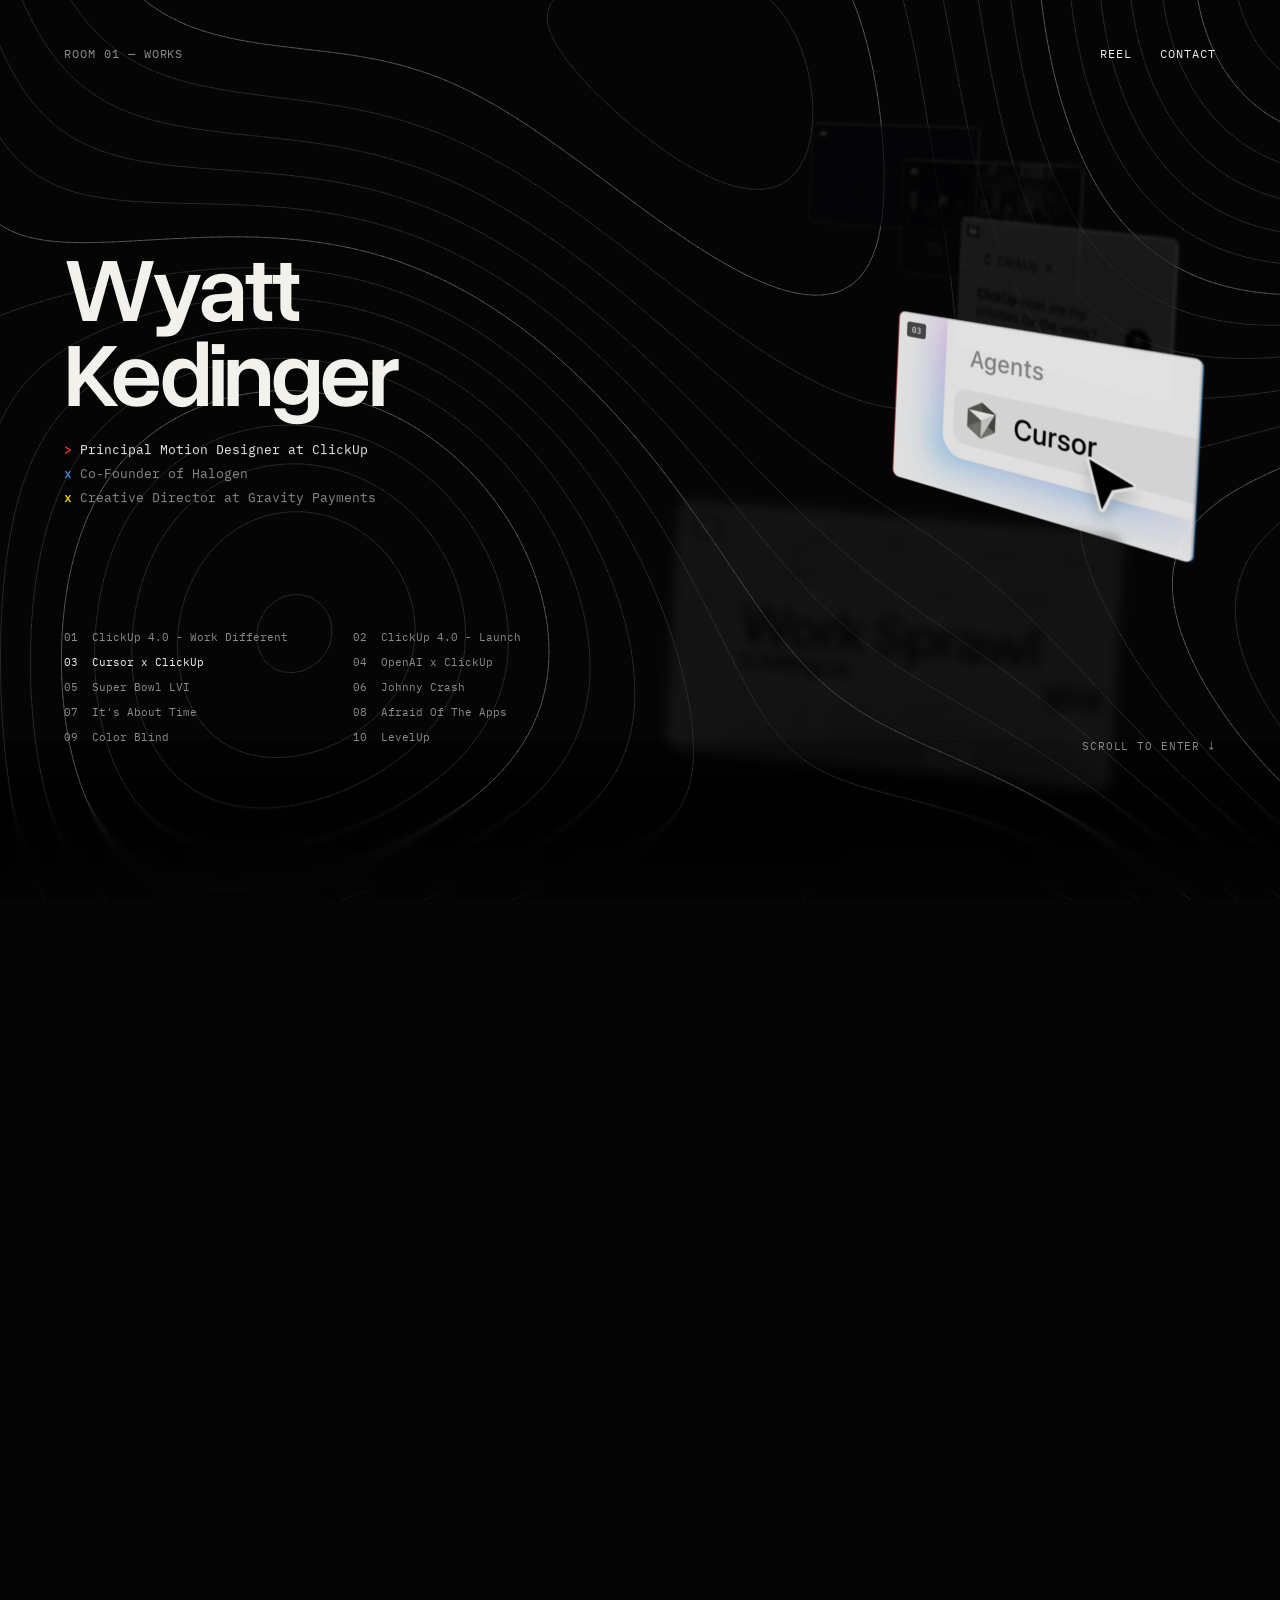
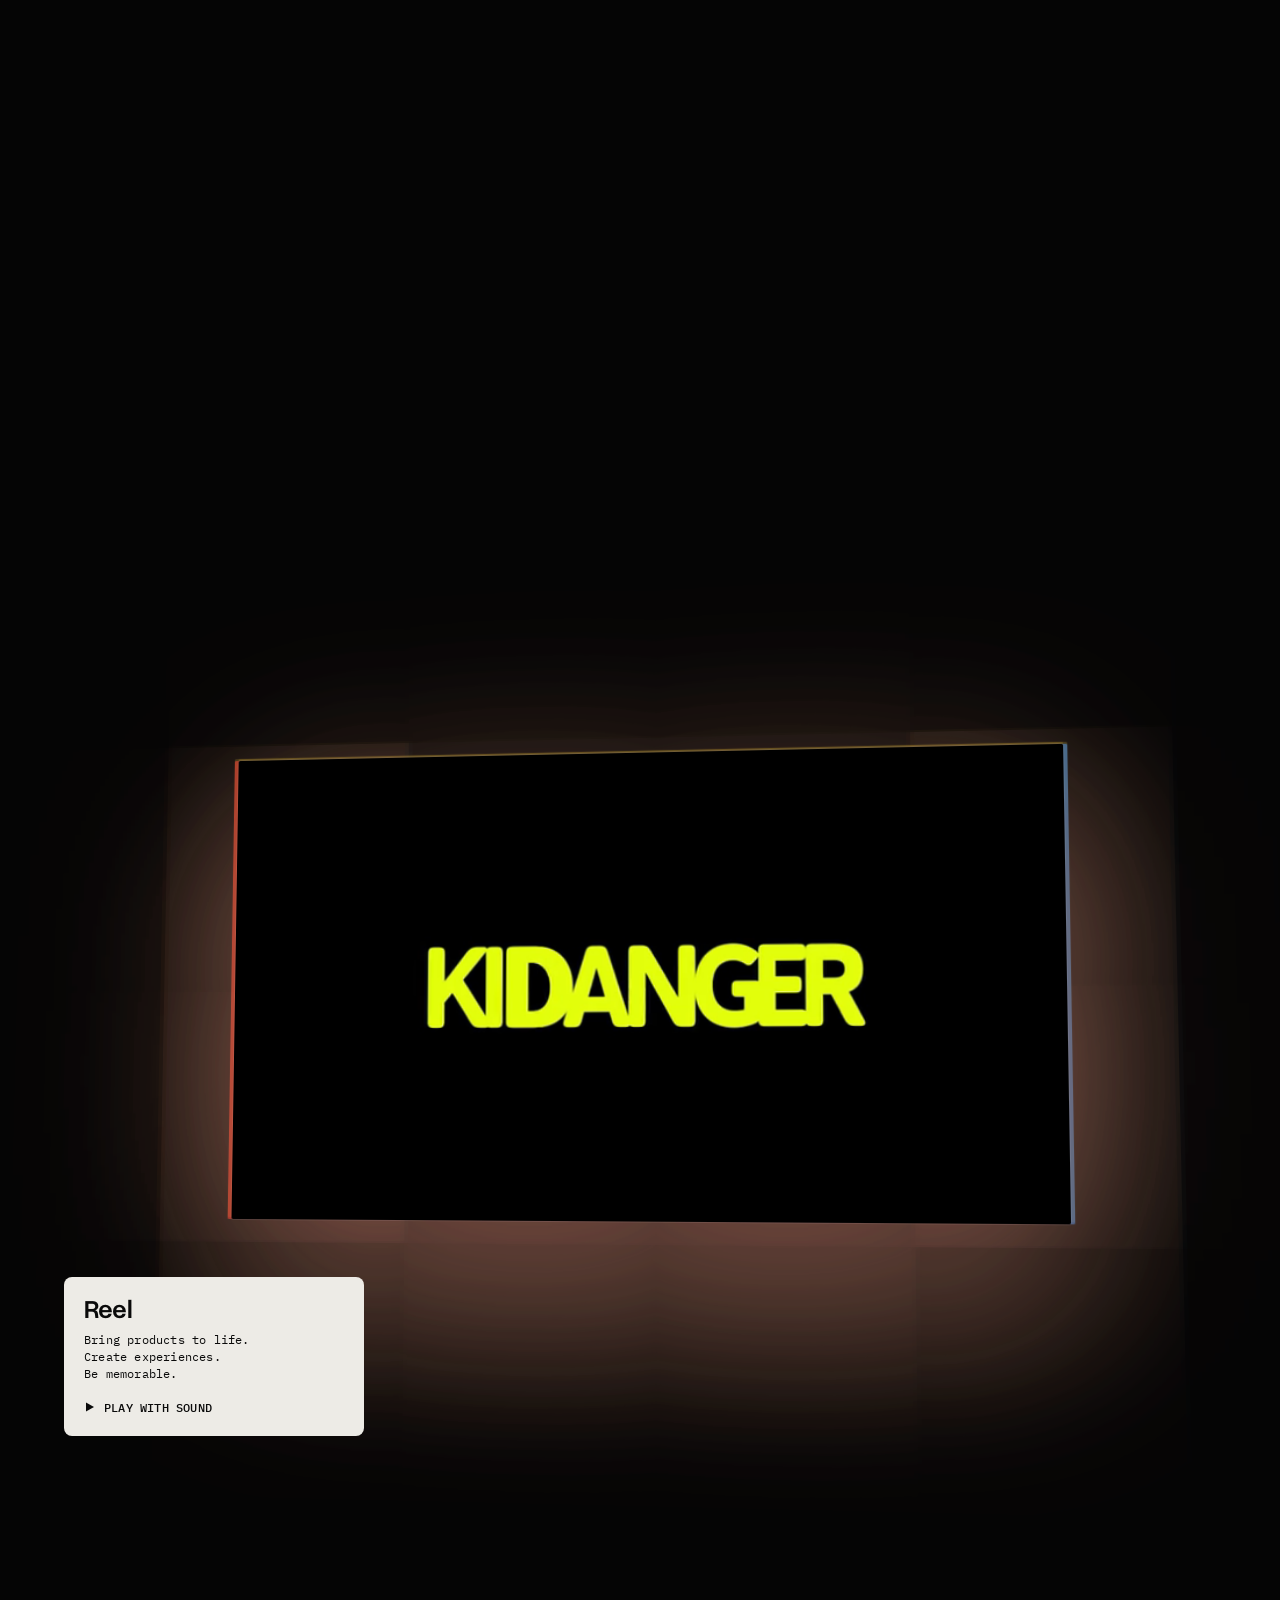
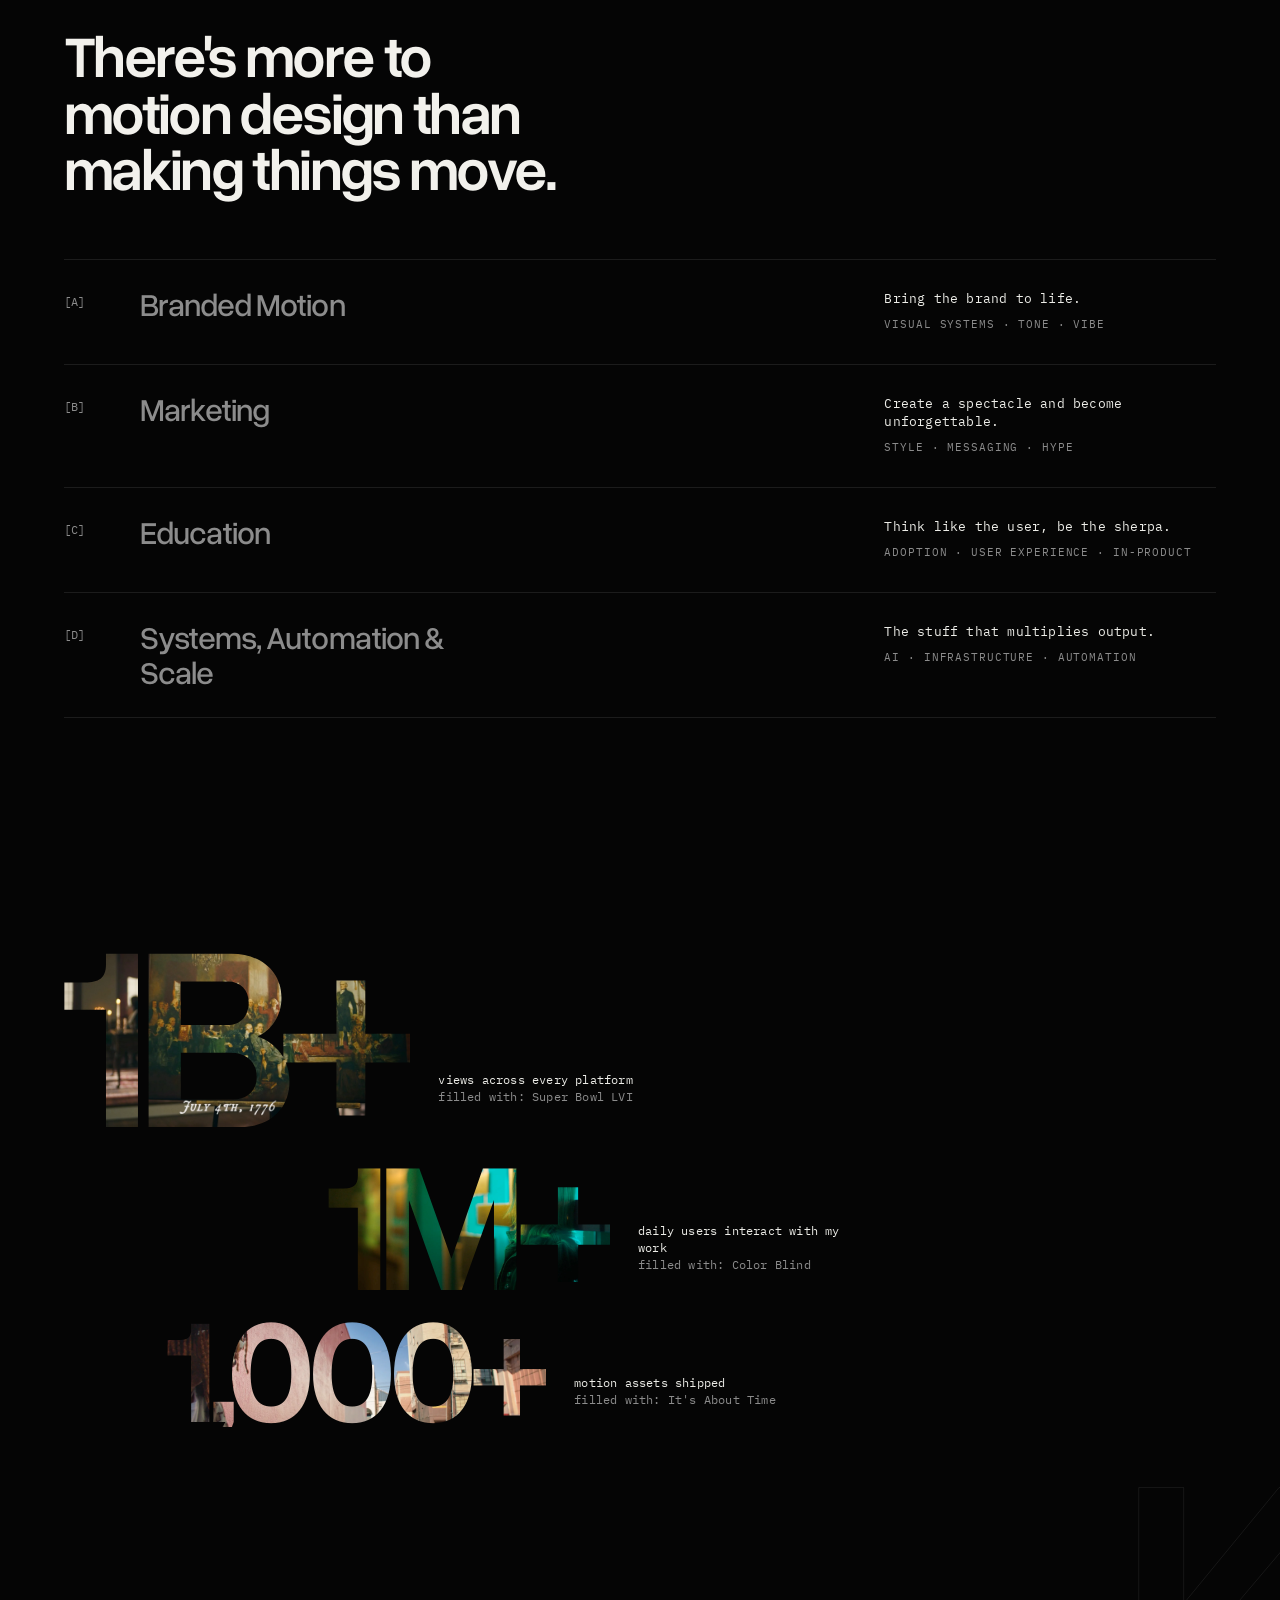
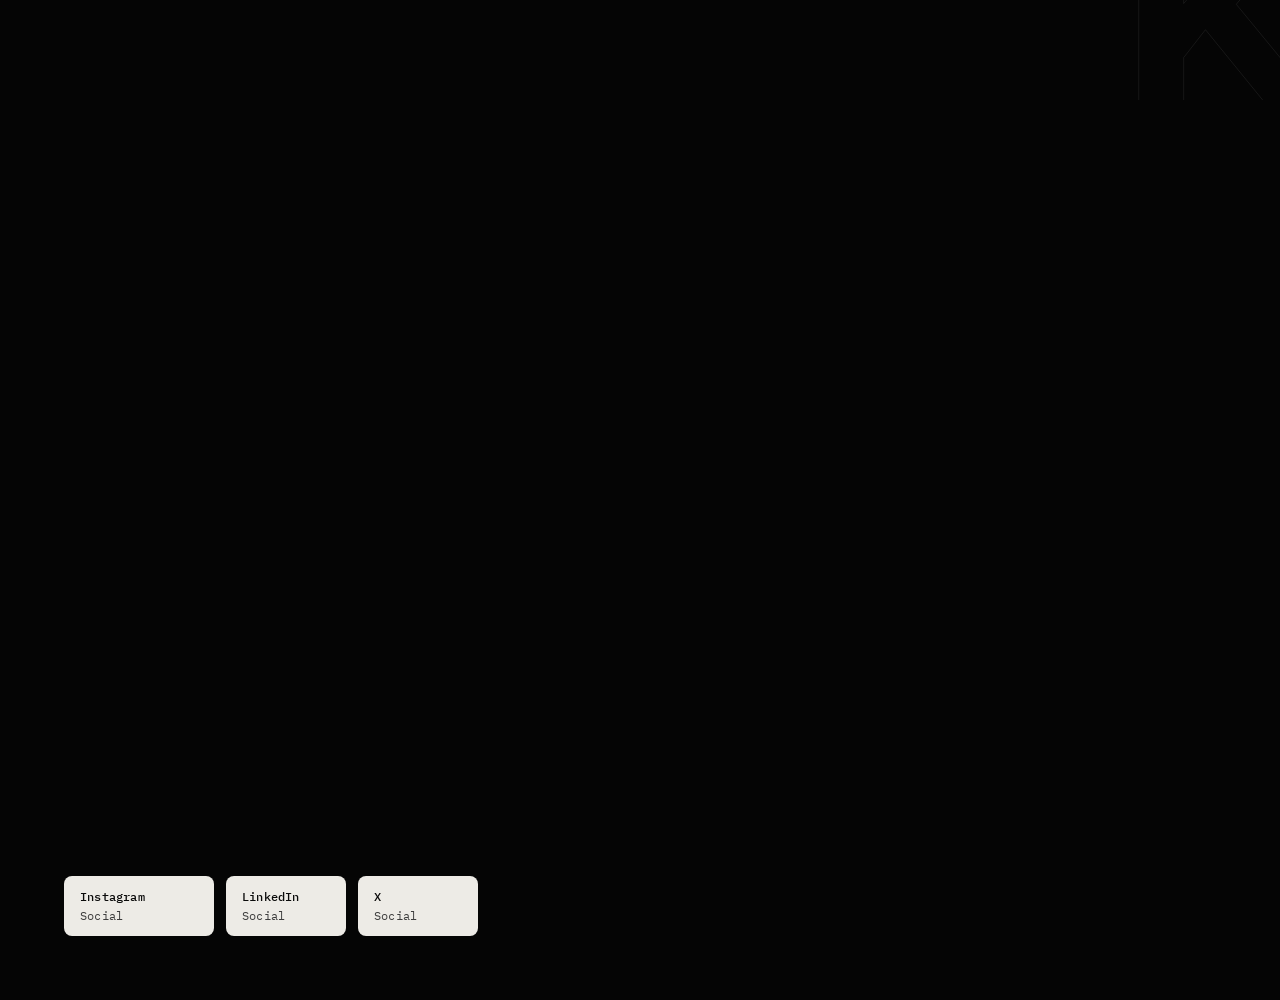
==== commit c95ea4d0: "Smooth colour gradient on the contour ripple, sharper lit tile Publishes the preview changes to the " ====
--- a/index.html
+++ b/index.html
@@ -1 +1 @@
-<!DOCTYPE html><html data-wf-domain="www.wyattkedinger.com" data-wf-page="696c6ad5186a173d71128969" data-wf-site="696c6ad3186a173d71128921" lang="en"><head><meta charset="utf-8"><title>Wyatt K.</title><meta content="Wyatt Kedinger&#x27;s Portfolio" name="description"><meta content="Wyatt K." property="og:title"><meta content="Wyatt Kedinger&#x27;s Portfolio" property="og:description"><meta content="Wyatt K." name="twitter:title"><meta content="Wyatt Kedinger&#x27;s Portfolio" name="twitter:description"><meta property="og:type" content="website"><meta content="summary_large_image" name="twitter:card"><meta content="width=device-width,initial-scale=1" name="viewport"><link href="css/webflow.css?v=31" rel="stylesheet" type="text/css"><link href="css/site.css?v=31" rel="stylesheet"><style>html.w-mod-js:not(.w-mod-ix3) :is(:is(.alert_card,.alert_card) .image,:is(.alert_card,.alert_card) .text-size-regular,.image-parallax,:is(.footer_link,.footer_link) .heading-style-h4,:is(.btn-wrap,.btn-wrap) .btn-bg,:is(.btn-wrap,.btn-wrap) .text-size-regular,:is(.btn-wrap,.btn-wrap) .btn_img,.faq_item .faq_wrap,.faq_item .faq_icon,:is(.services_item,.services_item) .services_number,:is(.services_item,.services_item) .services_tags,:is(.projects_card,.projects_card) .image,:is(.projects_card,.projects_card) .client-logo,:is(.projects_card,.projects_card) .client-logo-wrap,.hero_component :is(.heading,.hero_card),.brand-reveal .copyright,.brand-reveal .heading-style-h1,.brand-reveal,.showreel-wrap){visibility:hidden!important}@media not all and (max-width:479px) and (min-width:0px){@media not all and (max-width:767px) and (min-width:480px){@media not all and (max-width:991px) and (min-width:768px){html.w-mod-js:not(.w-mod-ix3) :is(.footer_component){visibility:hidden!important}}}}</style><script type="text/javascript">!function(o,c){var n=c.documentElement,t=" w-mod-";n.className+=t+"js",("ontouchstart"in o||o.DocumentTouch&&c instanceof DocumentTouch)&&(n.className+=t+"touch")}(window,document)</script><link href="media/Favicon.jpg" rel="shortcut icon" type="image/x-icon"><link href="media/TV_runner-webclip.jpeg" rel="apple-touch-icon"><script type="application/ld+json">{"@context":"https://schema.org","@type":"Person","name":"Wyatt Kedinger","jobTitle":"Principal Motion Designer","url":"https://www.wyattkedinger.com/","sameAs":["https://www.instagram.com/ked.danger","https://www.linkedin.com/in/wyattkedinger/","https://x.com/wyattkedinger"]}</script> <link rel="stylesheet" href="js/lenis.css"> <script src="js/lenis.min.js"></script> <meta name="format-detection" content="telephone=no"><link href="morph/morph.css?v=31" rel="stylesheet"><link rel="preload" as="image" href="images/works/clickup-4-work-different-960.webp" fetchpriority="high"><link rel="preload" as="image" href="images/works/clickup-4-launch-960.webp" fetchpriority="high"><link rel="preload" as="image" href="images/works/cursor-x-clickup-960.webp" fetchpriority="high"><link rel="preload" as="image" href="images/works/openai-x-clickup-960.webp" fetchpriority="high"><link rel="preload" as="font" type="font/woff2" href="fonts/plex-mono-400.woff2" crossorigin></head><body><div class="page-wrapper"><canvas class="room-field" aria-hidden="true"></canvas><header class="room-bar"><span class="room-bar_label" aria-live="polite">Room 01 — Works</span><nav class="room-bar_right" aria-label="Site"><a href="https://youtu.be/hs1KkIHInE4" data-reel="hs1KkIHInE4">Reel</a><a href="#exit" data-exit>Contact</a></nav></header><div class="global-styles w-embed"><style>body{-webkit-font-smoothing:antialiased;-moz-osx-font-smoothing:grayscale;font-smoothing:antialiased;text-rendering:optimizeLegibility}[tabindex]:focus-visible,input[type=file]:focus-visible{outline:.125rem solid #4d65ff;outline-offset:0.125rem}.inherit-color *{color:inherit}.w-richtext>:not(div):first-child,.w-richtext>div:first-child>:first-child{margin-top:0!important}.w-richtext ol li:last-child,.w-richtext ul li:last-child,.w-richtext>:last-child{margin-bottom:0!important}.container-large,.container-medium,.container-small{margin-right:auto!important;margin-left:auto!important}.text-style-3lines{display:-webkit-box;overflow:hidden;-webkit-line-clamp:3;-webkit-box-orient:vertical}.text-style-2lines{display:-webkit-box;overflow:hidden;-webkit-line-clamp:2;-webkit-box-orient:vertical}.display-inlineflex{display:inline-flex}.hide{display:none!important}@media screen and (max-width:991px){.hide,.hide-tablet{display:none!important}}@media screen and (max-width:767px){.hide-mobile-landscape{display:none!important}}@media screen and (max-width:479px){.hide-mobile{display:none!important}}.margin-0{margin:0!important}.padding-0{padding:0!important}.spacing-clean{padding:0!important;margin:0!important}.margin-top{margin-right:0!important;margin-bottom:0!important;margin-left:0!important}.padding-top{padding-right:0!important;padding-bottom:0!important;padding-left:0!important}.margin-right{margin-top:0!important;margin-bottom:0!important;margin-left:0!important}.padding-right{padding-top:0!important;padding-bottom:0!important;padding-left:0!important}.margin-bottom{margin-top:0!important;margin-right:0!important;margin-left:0!important}.padding-bottom{padding-top:0!important;padding-right:0!important;padding-left:0!important}.margin-left{margin-top:0!important;margin-right:0!important;margin-bottom:0!important}.padding-left{padding-top:0!important;padding-right:0!important;padding-bottom:0!important}.margin-horizontal{margin-top:0!important;margin-bottom:0!important}.padding-horizontal{padding-top:0!important;padding-bottom:0!important}.margin-vertical{margin-right:0!important;margin-left:0!important}.padding-vertical{padding-right:0!important;padding-left:0!important}.alert_content{display:-webkit-box;-webkit-line-clamp:3;-webkit-box-orient:vertical}.menu-open{overflow-x:hidden}.alert-open{overflow-x:hidden}::-webkit-scrollbar{display:none}</style></div><div style="--blur:1rem;--ratio:2" class="progressive-blur_wrap"><div style="--i:6" class="progressive-blur_panel is-1"></div><div style="--i:5" class="progressive-blur_panel is-2"></div><div style="--i:4" class="progressive-blur_panel is-3"></div><div style="--i:3" class="progressive-blur_panel is-4"></div><div style="--i:2" class="progressive-blur_panel is-5"></div><div style="--i:1" class="progressive-blur_panel is-6"></div><div style="--i:1" class="progressive-blur_panel is-7"></div><div style="--i:1" class="progressive-blur_panel is-8"></div><div style="--i:1" class="progressive-blur_panel is-9"></div><div style="--i:1" class="progressive-blur_panel is-10"></div></div><main class="main-wrapper"><div class="morph-pin" data-room="Room 01 — Works"><div class="morph-sticky"><div id="morph-root"></div></div></div><section class="room room-proj" id="reel" data-room="Room 02 — Reel" data-bar="nav"> <div class="proj"> <a class="proj_screen" href="https://youtu.be/hs1KkIHInE4" data-reel="hs1KkIHInE4" aria-label="Play the reel with sound"> <video data-lazy muted loop playsinline preload="none" poster="media/REEL_V01_poster.0000000.jpg"><source data-src="media/REEL_V01_mp4.mp4" type="video/mp4"><source data-src="media/REEL_V01_webm.webm" type="video/webm"></video> </a> </div> <div class="placard proj_label"> <h2 class="placard_title">Reel</h2> <span>Bring products to life.<br>Create experiences.<br>Be memorable.</span> <a class="placard_link" href="https://youtu.be/hs1KkIHInE4" data-reel="hs1KkIHInE4"><svg width="12" height="12" viewBox="0 0 12 12" aria-hidden="true"><path d="M2 1.5v9l8-4.5z" fill="currentColor"/></svg>Play with sound</a> </div> </section> <section class="room room-approach" id="approach" data-room="Room 03 — Approach" data-bar="nav"> <h2 class="room_statement">There's more to motion design than making things move.</h2> <ol class="approach_list"> <li class="approach_row" data-k="0"> <span class="approach_n">[A]</span> <span class="approach_name">Branded Motion</span> <span class="approach_slot"><span class="approach_card"><video data-lazy data-manual muted loop playsinline preload="none" poster="media/BRAND_V01_1_poster.0000000.jpg"><source data-src="media/BRAND_V01_1_mp4.mp4" type="video/mp4"><source data-src="media/BRAND_V01_1_webm.webm" type="video/webm"></video></span></span> <span class="approach_text"><span class="approach_desc">Bring the brand to life.</span><span class="approach_tags">Visual systems · Tone · Vibe</span></span> </li> <li class="approach_row" data-k="1"> <span class="approach_n">[B]</span> <span class="approach_name">Marketing</span> <span class="approach_slot"><span class="approach_card" style="aspect-ratio:406/720"><video data-lazy data-manual muted loop playsinline preload="none" poster="media/homepage3_poster.0000000.jpg"><source data-src="media/homepage3_mp4.mp4" type="video/mp4"><source data-src="media/homepage3_webm.webm" type="video/webm"></video></span></span> <span class="approach_text"><span class="approach_desc">Create a spectacle and become unforgettable.</span><span class="approach_tags">Style · Messaging · Hype</span></span> </li> <li class="approach_row" data-k="2"> <span class="approach_n">[C]</span> <span class="approach_name">Education</span> <span class="approach_slot"><span class="approach_card"><video data-lazy data-manual muted loop playsinline preload="none" poster="media/EDUCATION_V01_poster.0000000.jpg"><source data-src="media/EDUCATION_V01_mp4.mp4" type="video/mp4"><source data-src="media/EDUCATION_V01_webm.webm" type="video/webm"></video></span></span> <span class="approach_text"><span class="approach_desc">Think like the user, be the sherpa.</span><span class="approach_tags">Adoption · User experience · In-product</span></span> </li> <li class="approach_row" data-k="3"> <span class="approach_n">[D]</span> <span class="approach_name">Systems, Automation &amp; Scale</span> <span class="approach_slot"><span class="approach_card"><video data-lazy data-manual muted loop playsinline preload="none" poster="media/AUTOMATION_V02_poster.0000000.jpg"><source data-src="media/AUTOMATION_V02_mp4.mp4" type="video/mp4"><source data-src="media/AUTOMATION_V02_webm.webm" type="video/webm"></video></span></span> <span class="approach_text"><span class="approach_desc">The stuff that multiplies output.</span><span class="approach_tags">AI · Infrastructure · Automation</span></span> </li> </ol> </section> <section class="room room-reach" id="reach" data-room="Room 04 — Reach" data-bar="text:The numbers are cut from the work"> <div class="reach"> <div class="reach_row"> <span class="reach_fig reach_fig-1" aria-hidden="true" data-count="1000000000">1B+</span> <p class="reach_cap"><span class="sr-only">1B+ </span>views across every platform<br><span class="reach_src">filled with: Super Bowl LVI</span></p> </div> <div class="reach_row reach_row-2"> <span class="reach_fig reach_fig-2" aria-hidden="true" data-count="1000000">1M+</span> <p class="reach_cap"><span class="sr-only">1M+ </span>daily users interact with my work<br><span class="reach_src">filled with: Color Blind</span></p> </div> <div class="reach_row reach_row-3"> <span class="reach_fig reach_fig-3" aria-hidden="true" data-count="1000">1,000+</span> <p class="reach_cap"><span class="sr-only">1,000+ </span>motion assets shipped<br><span class="reach_src">filled with: It's About Time</span></p> </div> </div> <span class="reach_ghost" aria-hidden="true">K</span> </section> <section class="room room-exit" id="exit" data-room="Exit" data-bar="text:© Wyatt Kedinger"> <h2 class="exit_name"><span class="sr-only">Wyatt K</span></h2> <nav class="exit_links" aria-label="Contact"> <a class="placard placard-link" href="https://www.instagram.com/ked.danger"><span class="placard_t">Instagram</span><span class="placard_s">Social</span></a> <a class="placard placard-link" href="https://www.linkedin.com/in/wyattkedinger/"><span class="placard_t">LinkedIn</span><span class="placard_s">Social</span></a> <a class="placard placard-link" href="https://x.com/wyattkedinger"><span class="placard_t">X</span><span class="placard_s">Social</span></a> </nav> </section> </main></div><script src="js/gsap.min.js" type="text/javascript"></script><script src="js/ScrollTrigger.min.js" type="text/javascript"></script><script src="js/SplitText.min.js" type="text/javascript"></script><script type="text/javascript">gsap.registerPlugin(ScrollTrigger,SplitText)</script><script>const lenis=new Lenis;window.lenis=lenis,lenis.on("scroll",ScrollTrigger.update),gsap.ticker.add(e=>{lenis.raf(1e3*e)}),gsap.ticker.lagSmoothing(0)</script> <style>.wk-wrap{position:absolute;inset:0;overflow:hidden;pointer-events:none;z-index:0}.wk-l{position:absolute;left:0;right:0;bottom:0;background-image:var(--wk-img);background-repeat:no-repeat;background-size:cover}.wk-back{height:62%;opacity:.5;transform:translate3d(0,25px,0) scaleX(-1);filter:blur(3px);will-change:transform,filter;background-position:center bottom}.wk-front{height:60%;transform-origin:31.25% 0%;filter:blur(0);will-change:transform,filter;z-index:1;background-position:left bottom}@media (prefers-reduced-motion:reduce){.wk-front{transform:translate3d(18.75%,-22px,0) scale(1.6)!important}}</style> <style>a.btn-wrap[href="/contact"],a.credits_link[href*=lucas-gusso],a.credits_link[href="/changelog"],a.credits_link[href="/license"],a.credits_link[href="/style-guide"],a.footer_link[href="/about"],a.footer_link[href="/contact"],a.menu_link[href="/about"],a.menu_link[href="/blog"],a.menu_link[href="/contact"],a[href="/notifications"]{display:none!important}</style> <script src="js/vendor/react.production.min.js"></script><script src="js/vendor/react-dom.production.min.js"></script><script src="morph/works.js?v=31"></script><script src="morph/boot.js?v=31"></script><script src="morph/morph.js?v=31"></script><script src="js/room.js?v=31"></script><script src="js/site.js?v=31"></script></body></html>+<!DOCTYPE html><html data-wf-domain="www.wyattkedinger.com" data-wf-page="696c6ad5186a173d71128969" data-wf-site="696c6ad3186a173d71128921" lang="en"><head><meta charset="utf-8"><title>Wyatt K.</title><meta content="Wyatt Kedinger&#x27;s Portfolio" name="description"><meta content="Wyatt K." property="og:title"><meta content="Wyatt Kedinger&#x27;s Portfolio" property="og:description"><meta content="Wyatt K." name="twitter:title"><meta content="Wyatt Kedinger&#x27;s Portfolio" name="twitter:description"><meta property="og:type" content="website"><meta content="summary_large_image" name="twitter:card"><meta content="width=device-width,initial-scale=1" name="viewport"><link href="css/webflow.css?v=33" rel="stylesheet" type="text/css"><link href="css/site.css?v=33" rel="stylesheet"><style>html.w-mod-js:not(.w-mod-ix3) :is(:is(.alert_card,.alert_card) .image,:is(.alert_card,.alert_card) .text-size-regular,.image-parallax,:is(.footer_link,.footer_link) .heading-style-h4,:is(.btn-wrap,.btn-wrap) .btn-bg,:is(.btn-wrap,.btn-wrap) .text-size-regular,:is(.btn-wrap,.btn-wrap) .btn_img,.faq_item .faq_wrap,.faq_item .faq_icon,:is(.services_item,.services_item) .services_number,:is(.services_item,.services_item) .services_tags,:is(.projects_card,.projects_card) .image,:is(.projects_card,.projects_card) .client-logo,:is(.projects_card,.projects_card) .client-logo-wrap,.hero_component :is(.heading,.hero_card),.brand-reveal .copyright,.brand-reveal .heading-style-h1,.brand-reveal,.showreel-wrap){visibility:hidden!important}@media not all and (max-width:479px) and (min-width:0px){@media not all and (max-width:767px) and (min-width:480px){@media not all and (max-width:991px) and (min-width:768px){html.w-mod-js:not(.w-mod-ix3) :is(.footer_component){visibility:hidden!important}}}}</style><script type="text/javascript">!function(o,c){var n=c.documentElement,t=" w-mod-";n.className+=t+"js",("ontouchstart"in o||o.DocumentTouch&&c instanceof DocumentTouch)&&(n.className+=t+"touch")}(window,document)</script><link href="media/Favicon.jpg" rel="shortcut icon" type="image/x-icon"><link href="media/TV_runner-webclip.jpeg" rel="apple-touch-icon"><script type="application/ld+json">{"@context":"https://schema.org","@type":"Person","name":"Wyatt Kedinger","jobTitle":"Principal Motion Designer","url":"https://www.wyattkedinger.com/","sameAs":["https://www.instagram.com/ked.danger","https://www.linkedin.com/in/wyattkedinger/","https://x.com/wyattkedinger"]}</script> <link rel="stylesheet" href="js/lenis.css"> <script src="js/lenis.min.js"></script> <meta name="format-detection" content="telephone=no"><link href="morph/morph.css?v=33" rel="stylesheet"><link rel="preload" as="image" href="images/works/clickup-4-work-different-960.webp" fetchpriority="high"><link rel="preload" as="image" href="images/works/clickup-4-launch-960.webp" fetchpriority="high"><link rel="preload" as="image" href="images/works/cursor-x-clickup-960.webp" fetchpriority="high"><link rel="preload" as="image" href="images/works/openai-x-clickup-960.webp" fetchpriority="high"><link rel="preload" as="font" type="font/woff2" href="fonts/plex-mono-400.woff2" crossorigin></head><body><div class="page-wrapper"><canvas class="room-field" aria-hidden="true"></canvas><header class="room-bar"><span class="room-bar_label" aria-live="polite">Room 01 — Works</span><nav class="room-bar_right" aria-label="Site"><a href="https://youtu.be/hs1KkIHInE4" data-reel="hs1KkIHInE4">Reel</a><a href="#exit" data-exit>Contact</a></nav></header><div class="global-styles w-embed"><style>body{-webkit-font-smoothing:antialiased;-moz-osx-font-smoothing:grayscale;font-smoothing:antialiased;text-rendering:optimizeLegibility}[tabindex]:focus-visible,input[type=file]:focus-visible{outline:.125rem solid #4d65ff;outline-offset:0.125rem}.inherit-color *{color:inherit}.w-richtext>:not(div):first-child,.w-richtext>div:first-child>:first-child{margin-top:0!important}.w-richtext ol li:last-child,.w-richtext ul li:last-child,.w-richtext>:last-child{margin-bottom:0!important}.container-large,.container-medium,.container-small{margin-right:auto!important;margin-left:auto!important}.text-style-3lines{display:-webkit-box;overflow:hidden;-webkit-line-clamp:3;-webkit-box-orient:vertical}.text-style-2lines{display:-webkit-box;overflow:hidden;-webkit-line-clamp:2;-webkit-box-orient:vertical}.display-inlineflex{display:inline-flex}.hide{display:none!important}@media screen and (max-width:991px){.hide,.hide-tablet{display:none!important}}@media screen and (max-width:767px){.hide-mobile-landscape{display:none!important}}@media screen and (max-width:479px){.hide-mobile{display:none!important}}.margin-0{margin:0!important}.padding-0{padding:0!important}.spacing-clean{padding:0!important;margin:0!important}.margin-top{margin-right:0!important;margin-bottom:0!important;margin-left:0!important}.padding-top{padding-right:0!important;padding-bottom:0!important;padding-left:0!important}.margin-right{margin-top:0!important;margin-bottom:0!important;margin-left:0!important}.padding-right{padding-top:0!important;padding-bottom:0!important;padding-left:0!important}.margin-bottom{margin-top:0!important;margin-right:0!important;margin-left:0!important}.padding-bottom{padding-top:0!important;padding-right:0!important;padding-left:0!important}.margin-left{margin-top:0!important;margin-right:0!important;margin-bottom:0!important}.padding-left{padding-top:0!important;padding-right:0!important;padding-bottom:0!important}.margin-horizontal{margin-top:0!important;margin-bottom:0!important}.padding-horizontal{padding-top:0!important;padding-bottom:0!important}.margin-vertical{margin-right:0!important;margin-left:0!important}.padding-vertical{padding-right:0!important;padding-left:0!important}.alert_content{display:-webkit-box;-webkit-line-clamp:3;-webkit-box-orient:vertical}.menu-open{overflow-x:hidden}.alert-open{overflow-x:hidden}::-webkit-scrollbar{display:none}</style></div><div style="--blur:1rem;--ratio:2" class="progressive-blur_wrap"><div style="--i:6" class="progressive-blur_panel is-1"></div><div style="--i:5" class="progressive-blur_panel is-2"></div><div style="--i:4" class="progressive-blur_panel is-3"></div><div style="--i:3" class="progressive-blur_panel is-4"></div><div style="--i:2" class="progressive-blur_panel is-5"></div><div style="--i:1" class="progressive-blur_panel is-6"></div><div style="--i:1" class="progressive-blur_panel is-7"></div><div style="--i:1" class="progressive-blur_panel is-8"></div><div style="--i:1" class="progressive-blur_panel is-9"></div><div style="--i:1" class="progressive-blur_panel is-10"></div></div><main class="main-wrapper"><div class="morph-pin" data-room="Room 01 — Works"><div class="morph-sticky"><div id="morph-root"></div></div></div><section class="room room-proj" id="reel" data-room="Room 02 — Reel" data-bar="nav"> <div class="proj"> <a class="proj_screen" href="https://youtu.be/hs1KkIHInE4" data-reel="hs1KkIHInE4" aria-label="Play the reel with sound"> <video data-lazy muted loop playsinline preload="none" poster="media/REEL_V01_poster.0000000.jpg"><source data-src="media/REEL_V01_mp4.mp4" type="video/mp4"><source data-src="media/REEL_V01_webm.webm" type="video/webm"></video> </a> </div> <div class="placard proj_label"> <h2 class="placard_title">Reel</h2> <span>Bring products to life.<br>Create experiences.<br>Be memorable.</span> <a class="placard_link" href="https://youtu.be/hs1KkIHInE4" data-reel="hs1KkIHInE4"><svg width="12" height="12" viewBox="0 0 12 12" aria-hidden="true"><path d="M2 1.5v9l8-4.5z" fill="currentColor"/></svg>Play with sound</a> </div> </section> <section class="room room-approach" id="approach" data-room="Room 03 — Approach" data-bar="nav"> <h2 class="room_statement">There's more to motion design than making things move.</h2> <ol class="approach_list"> <li class="approach_row" data-k="0"> <span class="approach_n">[A]</span> <span class="approach_name">Branded Motion</span> <span class="approach_slot"><span class="approach_card"><video data-lazy data-manual muted loop playsinline preload="none" poster="media/BRAND_V01_1_poster.0000000.jpg"><source data-src="media/BRAND_V01_1_mp4.mp4" type="video/mp4"><source data-src="media/BRAND_V01_1_webm.webm" type="video/webm"></video></span></span> <span class="approach_text"><span class="approach_desc">Bring the brand to life.</span><span class="approach_tags">Visual systems · Tone · Vibe</span></span> </li> <li class="approach_row" data-k="1"> <span class="approach_n">[B]</span> <span class="approach_name">Marketing</span> <span class="approach_slot"><span class="approach_card" style="aspect-ratio:406/720"><video data-lazy data-manual muted loop playsinline preload="none" poster="media/homepage3_poster.0000000.jpg"><source data-src="media/homepage3_mp4.mp4" type="video/mp4"><source data-src="media/homepage3_webm.webm" type="video/webm"></video></span></span> <span class="approach_text"><span class="approach_desc">Create a spectacle and become unforgettable.</span><span class="approach_tags">Style · Messaging · Hype</span></span> </li> <li class="approach_row" data-k="2"> <span class="approach_n">[C]</span> <span class="approach_name">Education</span> <span class="approach_slot"><span class="approach_card"><video data-lazy data-manual muted loop playsinline preload="none" poster="media/EDUCATION_V01_poster.0000000.jpg"><source data-src="media/EDUCATION_V01_mp4.mp4" type="video/mp4"><source data-src="media/EDUCATION_V01_webm.webm" type="video/webm"></video></span></span> <span class="approach_text"><span class="approach_desc">Think like the user, be the sherpa.</span><span class="approach_tags">Adoption · User experience · In-product</span></span> </li> <li class="approach_row" data-k="3"> <span class="approach_n">[D]</span> <span class="approach_name">Systems, Automation &amp; Scale</span> <span class="approach_slot"><span class="approach_card"><video data-lazy data-manual muted loop playsinline preload="none" poster="media/AUTOMATION_V02_poster.0000000.jpg"><source data-src="media/AUTOMATION_V02_mp4.mp4" type="video/mp4"><source data-src="media/AUTOMATION_V02_webm.webm" type="video/webm"></video></span></span> <span class="approach_text"><span class="approach_desc">The stuff that multiplies output.</span><span class="approach_tags">AI · Infrastructure · Automation</span></span> </li> </ol> </section> <section class="room room-reach" id="reach" data-room="Room 04 — Reach" data-bar="text:The numbers are cut from the work"> <div class="reach"> <div class="reach_row"> <span class="reach_fig reach_fig-1" aria-hidden="true" data-count="1000000000">1B+</span> <p class="reach_cap"><span class="sr-only">1B+ </span>views across every platform<br><span class="reach_src">filled with: Super Bowl LVI</span></p> </div> <div class="reach_row reach_row-2"> <span class="reach_fig reach_fig-2" aria-hidden="true" data-count="1000000">1M+</span> <p class="reach_cap"><span class="sr-only">1M+ </span>daily users interact with my work<br><span class="reach_src">filled with: Color Blind</span></p> </div> <div class="reach_row reach_row-3"> <span class="reach_fig reach_fig-3" aria-hidden="true" data-count="1000">1,000+</span> <p class="reach_cap"><span class="sr-only">1,000+ </span>motion assets shipped<br><span class="reach_src">filled with: It's About Time</span></p> </div> </div> <span class="reach_ghost" aria-hidden="true">K</span> </section> <section class="room room-exit" id="exit" data-room="Exit" data-bar="text:© Wyatt Kedinger"> <h2 class="exit_name"><span class="sr-only">Wyatt K</span></h2> <nav class="exit_links" aria-label="Contact"> <a class="placard placard-link" href="https://www.instagram.com/ked.danger"><span class="placard_t">Instagram</span><span class="placard_s">Social</span></a> <a class="placard placard-link" href="https://www.linkedin.com/in/wyattkedinger/"><span class="placard_t">LinkedIn</span><span class="placard_s">Social</span></a> <a class="placard placard-link" href="https://x.com/wyattkedinger"><span class="placard_t">X</span><span class="placard_s">Social</span></a> </nav> </section> </main></div><script src="js/gsap.min.js" type="text/javascript"></script><script src="js/ScrollTrigger.min.js" type="text/javascript"></script><script src="js/SplitText.min.js" type="text/javascript"></script><script type="text/javascript">gsap.registerPlugin(ScrollTrigger,SplitText)</script><script>const lenis=new Lenis;window.lenis=lenis,lenis.on("scroll",ScrollTrigger.update),gsap.ticker.add(e=>{lenis.raf(1e3*e)}),gsap.ticker.lagSmoothing(0)</script> <style>.wk-wrap{position:absolute;inset:0;overflow:hidden;pointer-events:none;z-index:0}.wk-l{position:absolute;left:0;right:0;bottom:0;background-image:var(--wk-img);background-repeat:no-repeat;background-size:cover}.wk-back{height:62%;opacity:.5;transform:translate3d(0,25px,0) scaleX(-1);filter:blur(3px);will-change:transform,filter;background-position:center bottom}.wk-front{height:60%;transform-origin:31.25% 0%;filter:blur(0);will-change:transform,filter;z-index:1;background-position:left bottom}@media (prefers-reduced-motion:reduce){.wk-front{transform:translate3d(18.75%,-22px,0) scale(1.6)!important}}</style> <style>a.btn-wrap[href="/contact"],a.credits_link[href*=lucas-gusso],a.credits_link[href="/changelog"],a.credits_link[href="/license"],a.credits_link[href="/style-guide"],a.footer_link[href="/about"],a.footer_link[href="/contact"],a.menu_link[href="/about"],a.menu_link[href="/blog"],a.menu_link[href="/contact"],a[href="/notifications"]{display:none!important}</style> <script src="js/vendor/react.production.min.js"></script><script src="js/vendor/react-dom.production.min.js"></script><script src="morph/works.js?v=33"></script><script src="morph/boot.js?v=33"></script><script src="morph/morph.js?v=33"></script><script src="js/room.js?v=33"></script><script src="js/site.js?v=33"></script></body></html>
--- a/morph/morph.css
+++ b/morph/morph.css
@@ -1 +1 @@
-:root{--font-bebas:Overusedgrotesk, Arial, sans-serif;--font-space-grotesk:Overusedgrotesk, Arial, sans-serif;--font-geist-mono:"Plex Mono", ui-monospace, Menlo, monospace}.morph-pin{z-index:1;height:calc(100svh + 2900px);position:relative}.morph-sticky{height:100svh;position:sticky;top:0;overflow:hidden}.arthaus{-webkit-user-select:none;user-select:none;outline:none;width:100%;height:100svh;position:relative;overflow:hidden}.arthaus,.arthaus *,.arthaus :before,.arthaus :after{box-sizing:border-box}.arthaus.arthaus{background:0 0!important}.ah-settingsbtn,.ah-settings{display:none!important}.arthaus .ah-header,.arthaus .ah-frame,.arthaus .ah-rule,.arthaus .wk-tile-title,.arthaus .ah-vignette,.arthaus .ah-grain{display:none}.arthaus .ah-titleblock{top:clamp(104px,27vh,268px);left:clamp(20px,5vw,72px)}.arthaus .ah-title{letter-spacing:-.045em;color:#f2f1ec;text-transform:none;white-space:normal;font-family:Overusedgrotesk,Arial,sans-serif;font-size:clamp(54px,7.2vw,112px);font-weight:600;line-height:.92}.arthaus .ah-titlemeta{max-width:min(46vw,520px);margin-top:clamp(20px,3.2vh,30px)}.arthaus[data-open=false] .ah-titlemeta{max-width:min(46vw,520px)}.arthaus .wk-resume{flex-direction:column;gap:6px;margin:0;display:flex}.arthaus .wk-line{color:#8c8c8c;letter-spacing:0;font:400 13px/18px Plex Mono,ui-monospace,monospace}.arthaus .wk-line-main{color:#edede8}.arthaus .wk-mark{font-weight:500}.arthaus .wk-mark-1{color:#f24236}.arthaus .wk-mark-2{color:#3c91e6}.arthaus .wk-mark-3{color:#fcda00}.arthaus .ah-workname{letter-spacing:-.03em;color:#f2f1ec;margin:0 0 10px;font-family:Overusedgrotesk,Arial,sans-serif;font-size:clamp(28px,2.6vw,40px);font-weight:600;line-height:1}.arthaus .ah-workline{letter-spacing:.08em;text-transform:uppercase;color:#8c8c8c;font:400 11px/16px Plex Mono,ui-monospace,monospace}.arthaus .ah-workname+.ah-workline{color:#edede8;margin-bottom:4px}.arthaus .ah-close{color:#0a0a0a;letter-spacing:.06em;background:#edebe6;border:0;border-radius:8px;min-height:44px;margin-top:22px;padding:0 16px;font:500 12px/1 Plex Mono,ui-monospace,monospace}.arthaus .ah-close:hover{color:#3d3d3d;background:#f6f5f1}.arthaus .artwork-card{box-shadow:0 0 0 1px rgba(150, 150, 150, calc(.32 + .3 * var(--lit,1))), -3px 0 0 rgba(242, 66, 54, calc(.75 * var(--lit,1))), 3px 0 0 rgba(60, 145, 230, calc(.75 * var(--lit,1)));border-radius:2.2%/3.9%}.arthaus .artwork-card>img,.arthaus .artwork-card .artwork-video{filter:grayscale(calc(1 - var(--lit,1))) brightness(calc(.2 + .8 * var(--lit,1))) contrast(calc(1.15 - .15 * var(--lit,1)))}.arthaus .artwork-edge-t,.arthaus .artwork-edge-r{background:#96969659}.arthaus .artwork-card:after{content:attr(data-n);z-index:3;pointer-events:none;color:rgba(237, 237, 232, calc(.55 + .45 * var(--lit,1)));letter-spacing:.04em;background:#0a0a0ab8;border-radius:6px;padding:.35em .6em;font:500 22px/1 Plex Mono,ui-monospace,monospace;position:absolute;top:5.5%;left:3.2%}.artwork-video{z-index:2;pointer-events:auto;opacity:0;background:#000;border:0;width:100%;height:100%;animation:.5s .6s forwards artwork-video-in;position:absolute;inset:0}@keyframes artwork-video-in{to{opacity:1}}.arthaus .wk-placard{z-index:30;pointer-events:none;opacity:0;white-space:nowrap;color:#0a0a0a;will-change:transform, opacity;background:#edebe6;border-radius:8px;flex-direction:column;gap:3px;margin-top:-10px;padding:10px 14px 11px;font:400 11px/15px Plex Mono,ui-monospace,monospace;display:flex;position:absolute;top:0;left:0;box-shadow:0 12px 40px #00000080}.arthaus .wk-placard_t{font-weight:500}.arthaus .wk-placard_s{color:#3d3d3d}.arthaus[data-open=true] .wk-placard{display:none}.arthaus .wk-index{z-index:30;grid-template-columns:repeat(2,minmax(0,1fr));column-gap:40px;width:min(560px,42vw);margin:0;padding:0;list-style:none;display:grid;position:absolute;bottom:148px;left:clamp(20px,5vw,72px)}.arthaus .wk-index button{cursor:pointer;text-align:left;white-space:pre;text-overflow:ellipsis;color:#8c8c8c;pointer-events:auto;background:0 0;border:0;width:100%;padding:3px 0;font:400 11px/15px Plex Mono,ui-monospace,monospace;transition:color .3s;display:block;overflow:hidden}.arthaus .wk-index button:hover,.arthaus .wk-index button[aria-current=true]{color:#f2f1ec}.arthaus .wk-index button:focus-visible{outline-offset:2px;outline:1px solid #edede8}.arthaus[data-open=true] .wk-index{opacity:0;pointer-events:none}.arthaus .wk-index{transition:opacity .4s}@media (width<=759px){.arthaus .ah-titleblock{top:clamp(64px,10vh,96px)}.arthaus .ah-title{font-size:clamp(48px,14.5vw,64px)}.arthaus .ah-titlemeta,.arthaus[data-open=false] .ah-titlemeta{max-width:84vw}.arthaus .wk-line{font-size:11px;line-height:15px}.arthaus .wk-index{display:none}}@media (height<=760px){.arthaus .wk-index{display:none}}+:root{--font-bebas:Overusedgrotesk, Arial, sans-serif;--font-space-grotesk:Overusedgrotesk, Arial, sans-serif;--font-geist-mono:"Plex Mono", ui-monospace, Menlo, monospace}.morph-pin{z-index:1;height:calc(100svh + 2900px);position:relative}.morph-sticky{height:100svh;position:sticky;top:0;overflow:hidden}.arthaus{-webkit-user-select:none;user-select:none;outline:none;width:100%;height:100svh;position:relative;overflow:hidden}.arthaus,.arthaus *,.arthaus :before,.arthaus :after{box-sizing:border-box}.arthaus.arthaus{background:0 0!important}.ah-settingsbtn,.ah-settings{display:none!important}.arthaus .ah-header,.arthaus .ah-frame,.arthaus .ah-rule,.arthaus .wk-tile-title,.arthaus .ah-vignette,.arthaus .ah-grain{display:none}.arthaus .ah-titleblock{top:clamp(104px,27vh,268px);left:clamp(20px,5vw,72px)}.arthaus .ah-title{letter-spacing:-.045em;color:#f2f1ec;text-transform:none;white-space:normal;font-family:Overusedgrotesk,Arial,sans-serif;font-size:clamp(54px,7.2vw,112px);font-weight:600;line-height:.92}.arthaus .ah-titlemeta{max-width:min(46vw,520px);margin-top:clamp(20px,3.2vh,30px)}.arthaus[data-open=false] .ah-titlemeta{max-width:min(46vw,520px)}.arthaus .wk-resume{flex-direction:column;gap:6px;margin:0;display:flex}.arthaus .wk-line{color:#8c8c8c;letter-spacing:0;font:400 13px/18px Plex Mono,ui-monospace,monospace}.arthaus .wk-line-main{color:#edede8}.arthaus .wk-mark{font-weight:500}.arthaus .wk-mark-1{color:#f24236}.arthaus .wk-mark-2{color:#3c91e6}.arthaus .wk-mark-3{color:#fcda00}.arthaus .ah-workname{letter-spacing:-.03em;color:#f2f1ec;margin:0 0 10px;font-family:Overusedgrotesk,Arial,sans-serif;font-size:clamp(28px,2.6vw,40px);font-weight:600;line-height:1}.arthaus .ah-workline{letter-spacing:.08em;text-transform:uppercase;color:#8c8c8c;font:400 11px/16px Plex Mono,ui-monospace,monospace}.arthaus .ah-workname+.ah-workline{color:#edede8;margin-bottom:4px}.arthaus .ah-close{color:#0a0a0a;letter-spacing:.06em;background:#edebe6;border:0;border-radius:8px;min-height:44px;margin-top:22px;padding:0 16px;font:500 12px/1 Plex Mono,ui-monospace,monospace}.arthaus .ah-close:hover{color:#3d3d3d;background:#f6f5f1}.arthaus .artwork-card{box-shadow:0 0 0 1px rgba(150, 150, 150, calc(.32 + .3 * var(--lit,1))), -3px 0 0 rgba(242, 66, 54, calc(.75 * var(--lit,1))), 3px 0 0 rgba(60, 145, 230, calc(.75 * var(--lit,1)));border-radius:2.2%/3.9%}.arthaus .artwork-card>img,.arthaus .artwork-card .artwork-video{filter:grayscale(calc(1 - var(--lit,1))) brightness(calc(.2 + .8 * var(--lit,1))) contrast(calc(1.15 - .15 * var(--lit,1)))}.arthaus .artwork-card.is-lit>img,.arthaus .artwork-card.is-lit .artwork-video{filter:none}.arthaus .artwork-edge-t,.arthaus .artwork-edge-r{background:#96969659}.arthaus .artwork-card:after{content:attr(data-n);z-index:3;pointer-events:none;color:rgba(237, 237, 232, calc(.55 + .45 * var(--lit,1)));letter-spacing:.04em;background:#0a0a0ab8;border-radius:6px;padding:.35em .6em;font:500 22px/1 Plex Mono,ui-monospace,monospace;position:absolute;top:5.5%;left:3.2%}.artwork-video{z-index:2;pointer-events:auto;opacity:0;background:#000;border:0;width:100%;height:100%;animation:.5s .6s forwards artwork-video-in;position:absolute;inset:0}@keyframes artwork-video-in{to{opacity:1}}.arthaus .wk-placard{z-index:30;pointer-events:none;opacity:0;white-space:nowrap;color:#0a0a0a;will-change:transform, opacity;background:#edebe6;border-radius:8px;flex-direction:column;gap:3px;margin-top:-10px;padding:10px 14px 11px;font:400 11px/15px Plex Mono,ui-monospace,monospace;display:flex;position:absolute;top:0;left:0;box-shadow:0 12px 40px #00000080}.arthaus .wk-placard_t{font-weight:500}.arthaus .wk-placard_s{color:#3d3d3d}.arthaus[data-open=true] .wk-placard{display:none}.arthaus .wk-index{z-index:30;grid-template-columns:repeat(2,minmax(0,1fr));column-gap:40px;width:min(560px,42vw);margin:0;padding:0;list-style:none;display:grid;position:absolute;bottom:148px;left:clamp(20px,5vw,72px)}.arthaus .wk-index button{cursor:pointer;text-align:left;white-space:pre;text-overflow:ellipsis;color:#8c8c8c;pointer-events:auto;background:0 0;border:0;width:100%;padding:3px 0;font:400 11px/15px Plex Mono,ui-monospace,monospace;transition:color .3s;display:block;overflow:hidden}.arthaus .wk-index button:hover,.arthaus .wk-index button[aria-current=true]{color:#f2f1ec}.arthaus .wk-index button:focus-visible{outline-offset:2px;outline:1px solid #edede8}.arthaus[data-open=true] .wk-index{opacity:0;pointer-events:none}.arthaus .wk-index{transition:opacity .4s}@media (width<=759px){.arthaus .ah-titleblock{top:clamp(64px,10vh,96px)}.arthaus .ah-title{font-size:clamp(48px,14.5vw,64px)}.arthaus .ah-titlemeta,.arthaus[data-open=false] .ah-titlemeta{max-width:84vw}.arthaus .wk-line{font-size:11px;line-height:15px}.arthaus .wk-index{display:none}}@media (height<=760px){.arthaus .wk-index{display:none}}
